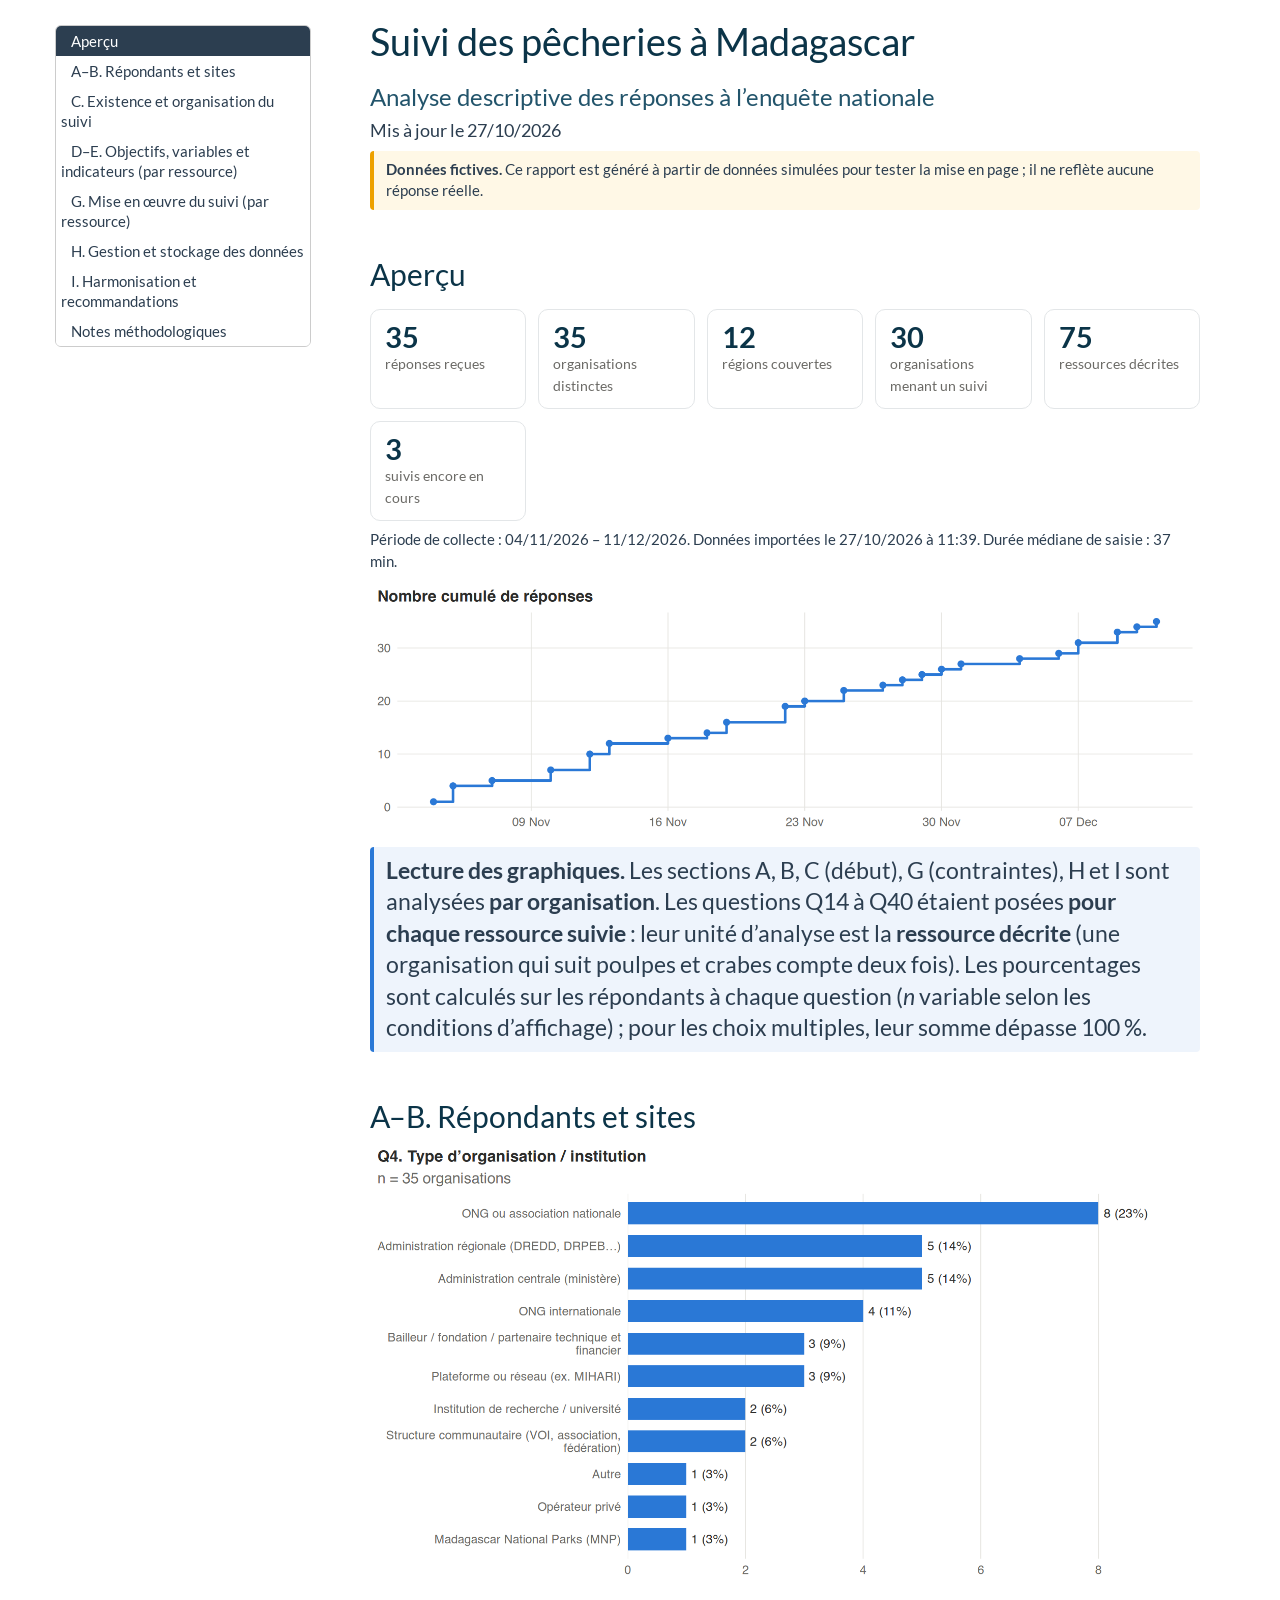
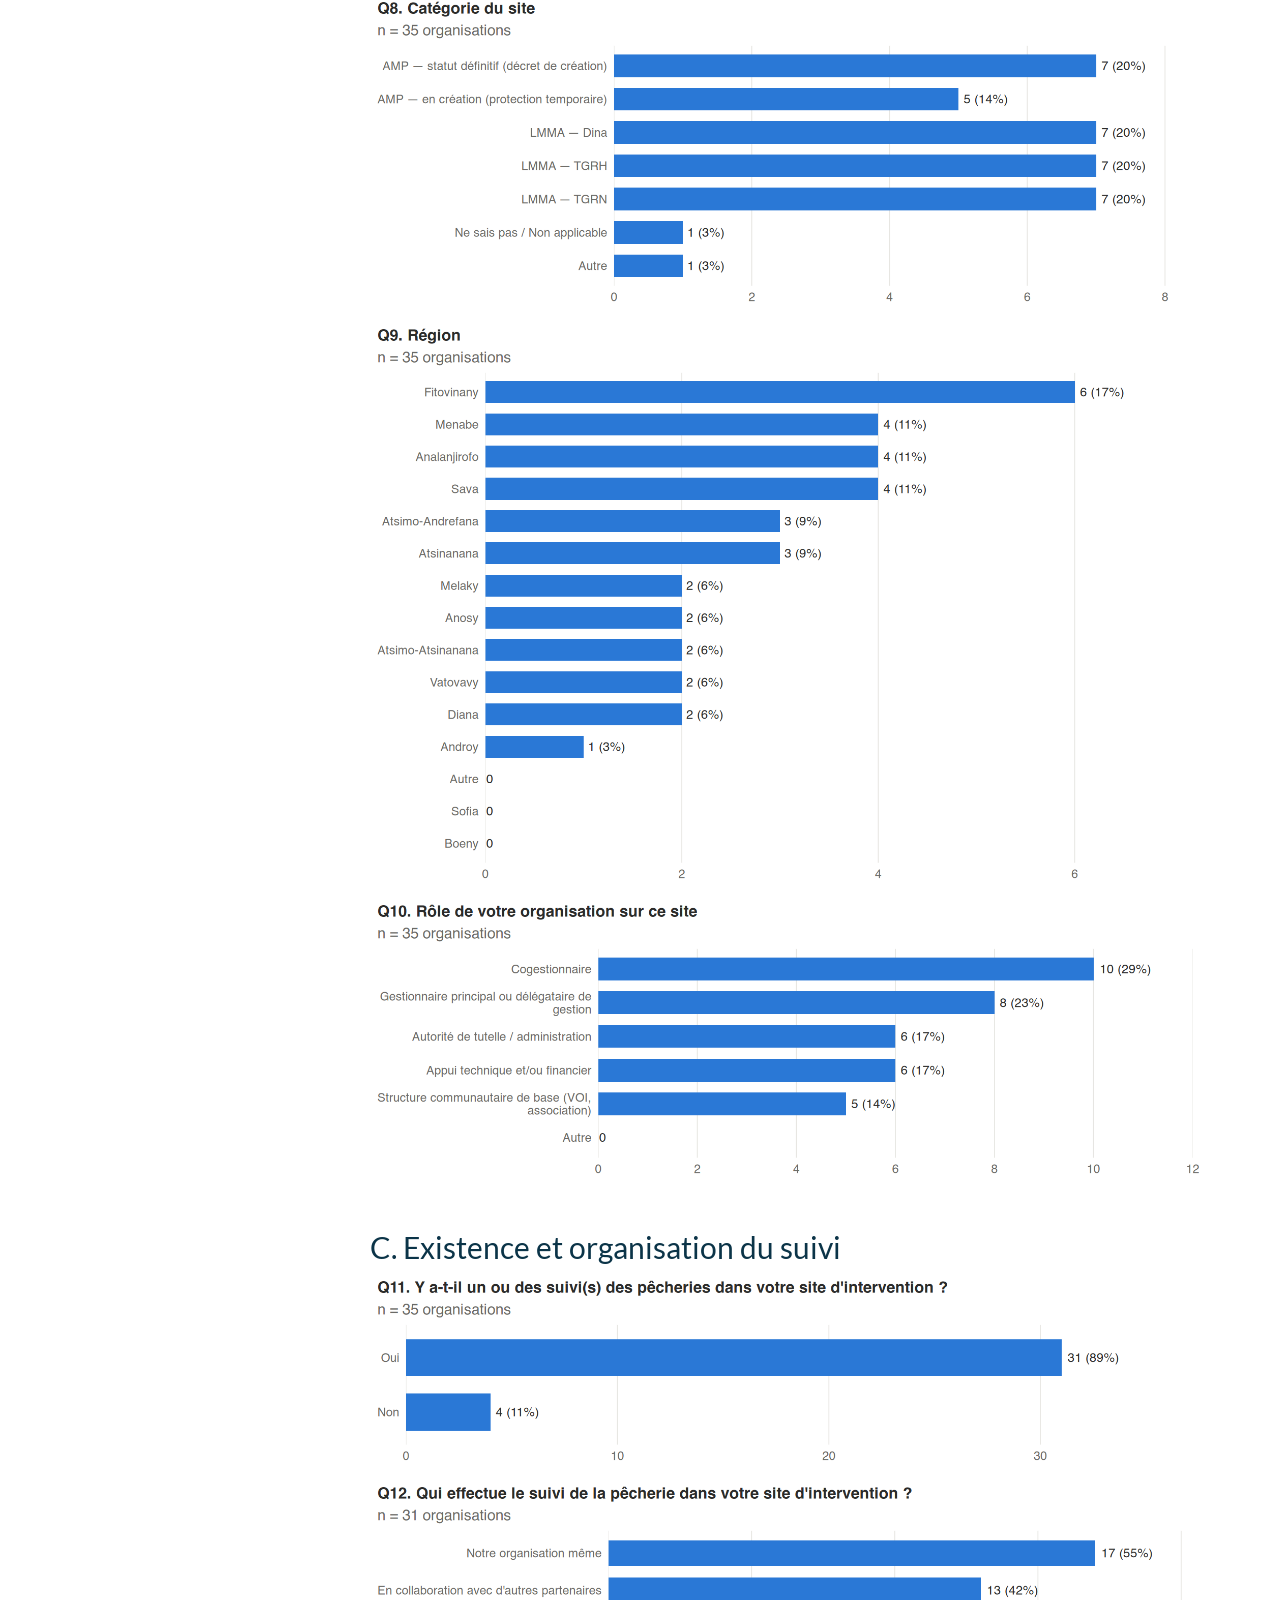
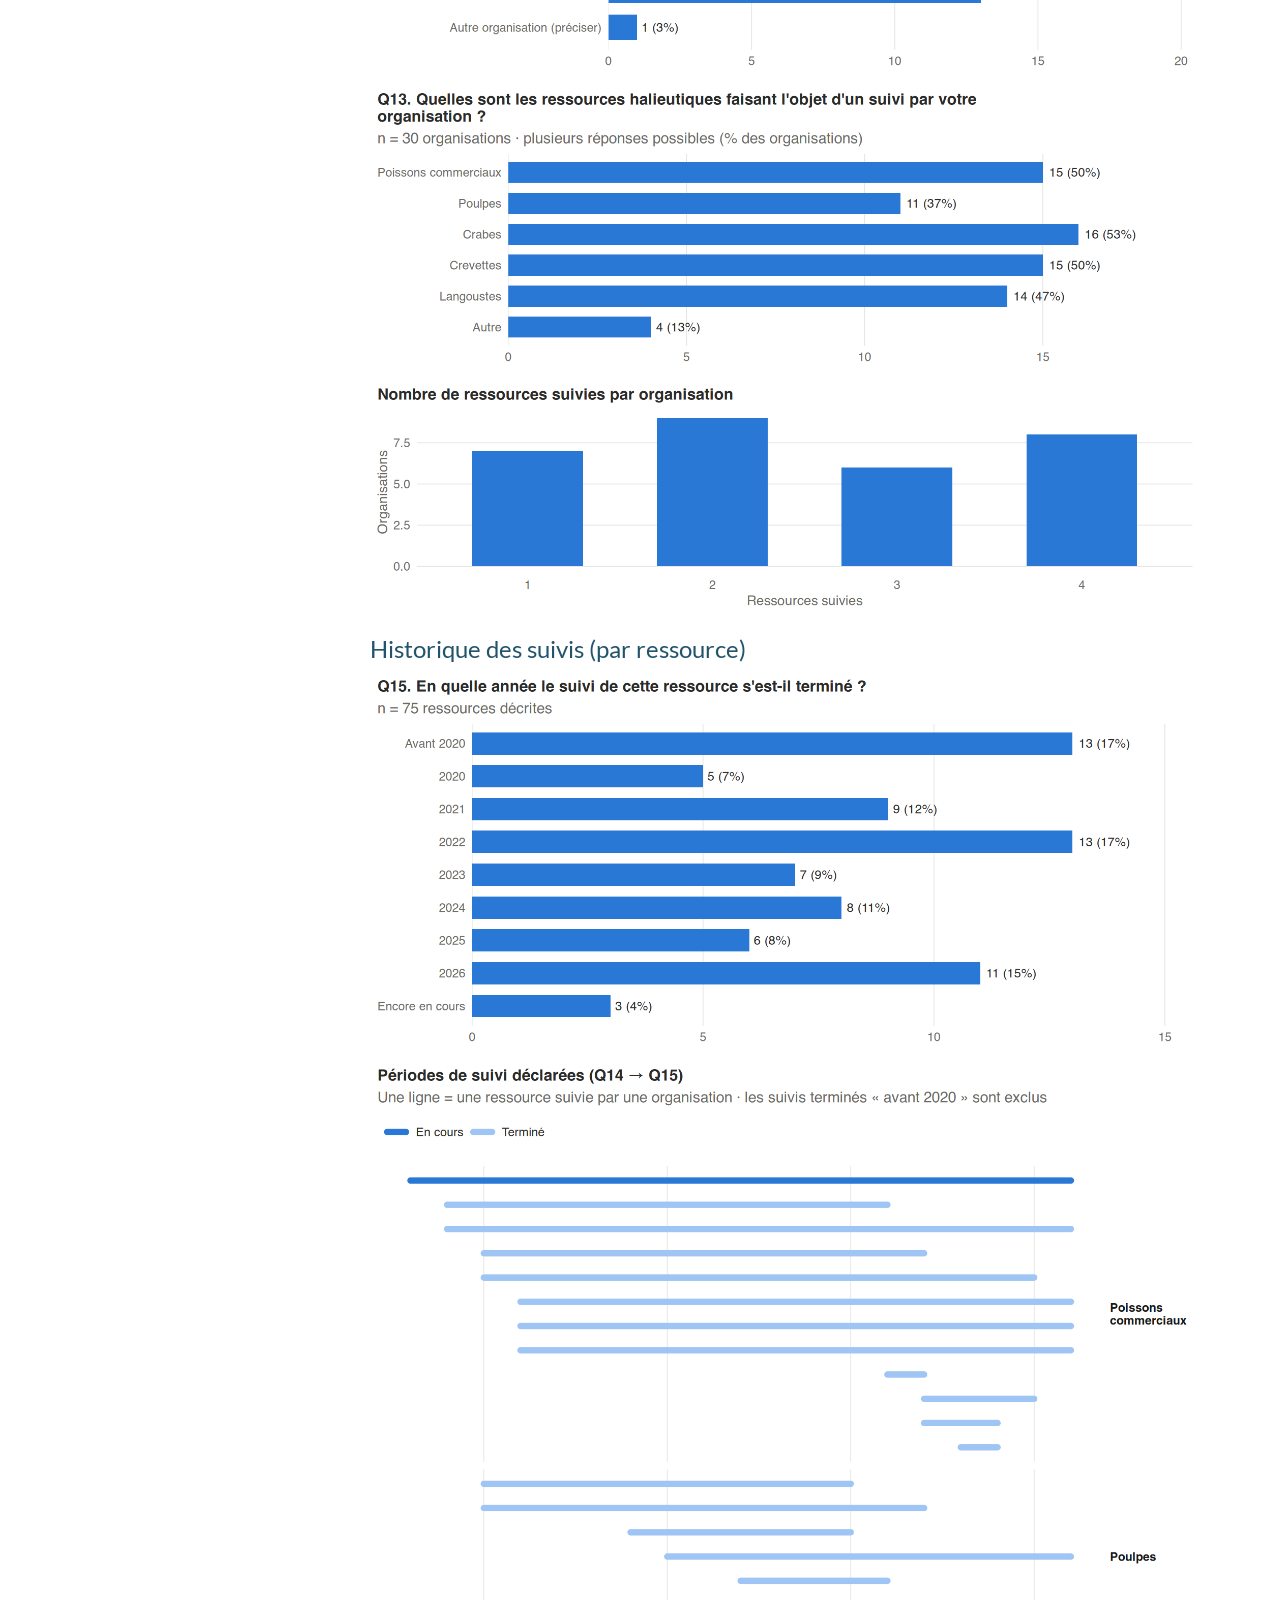
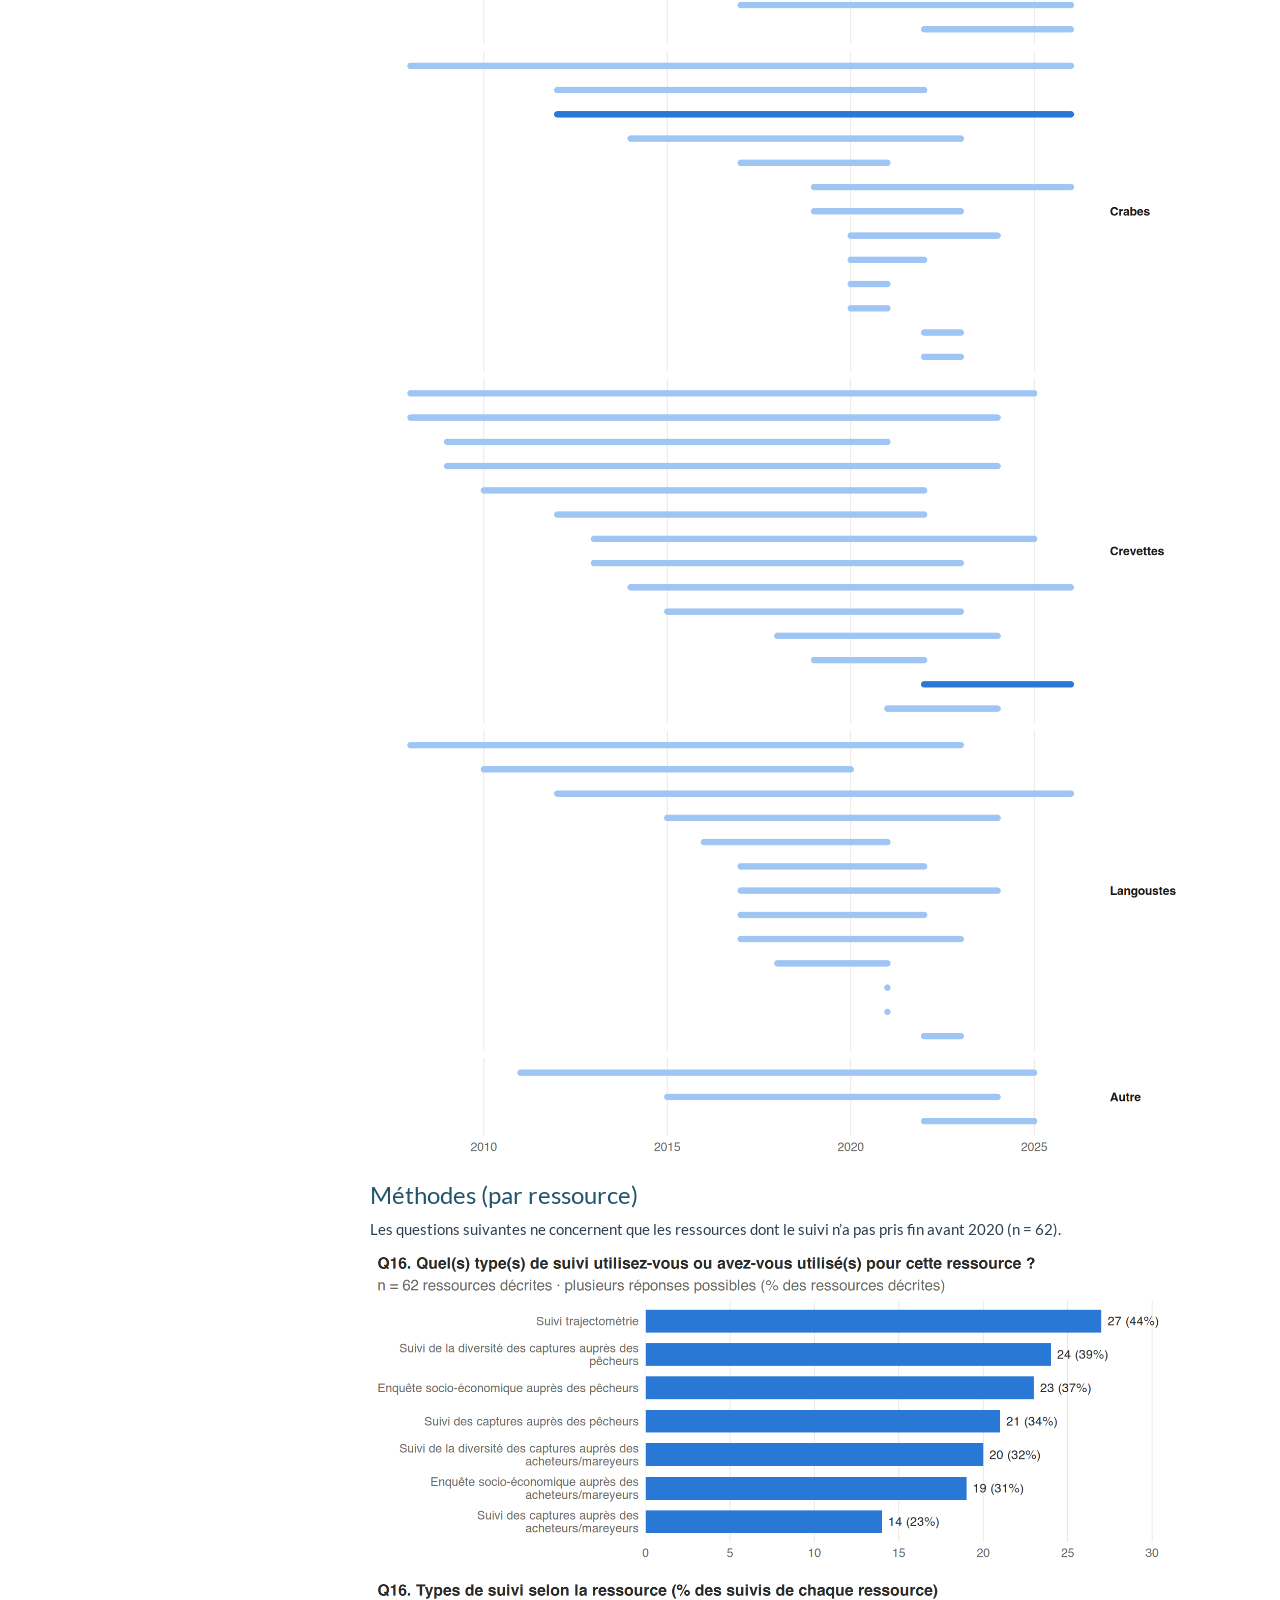
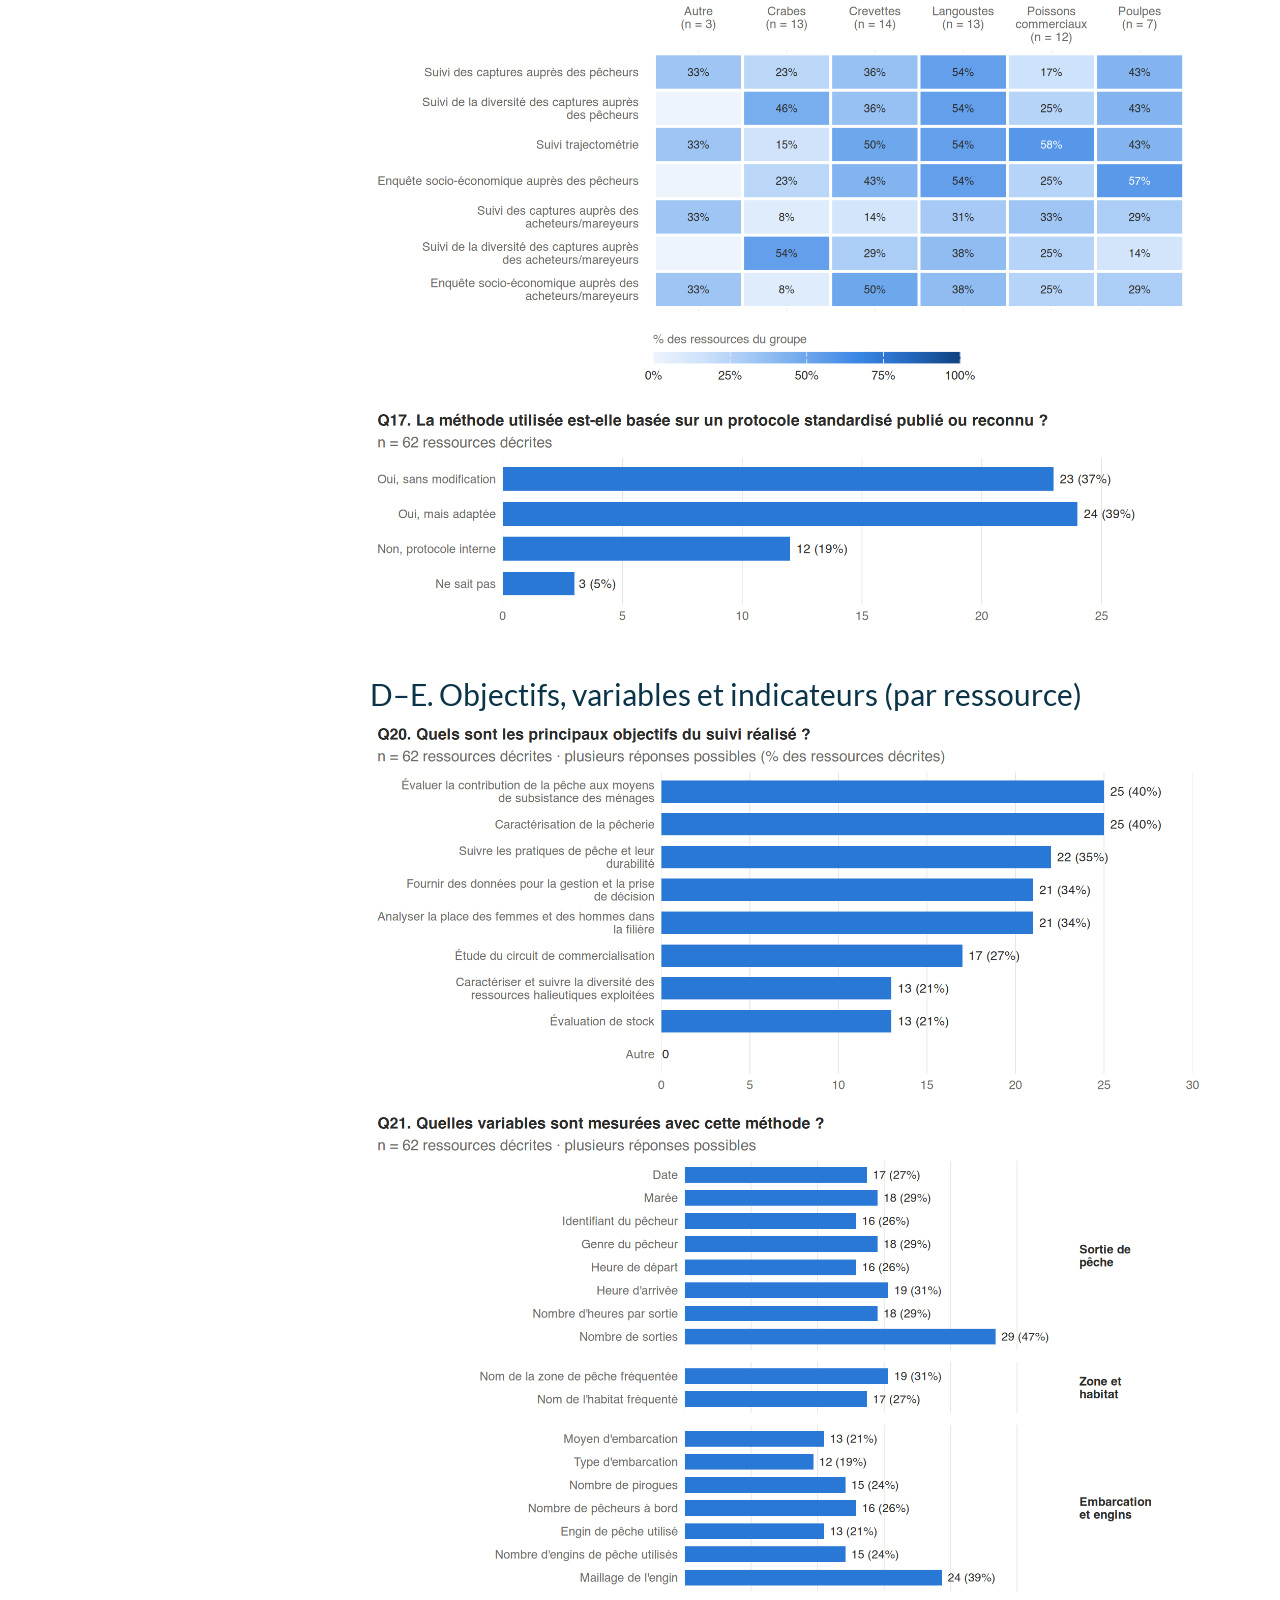
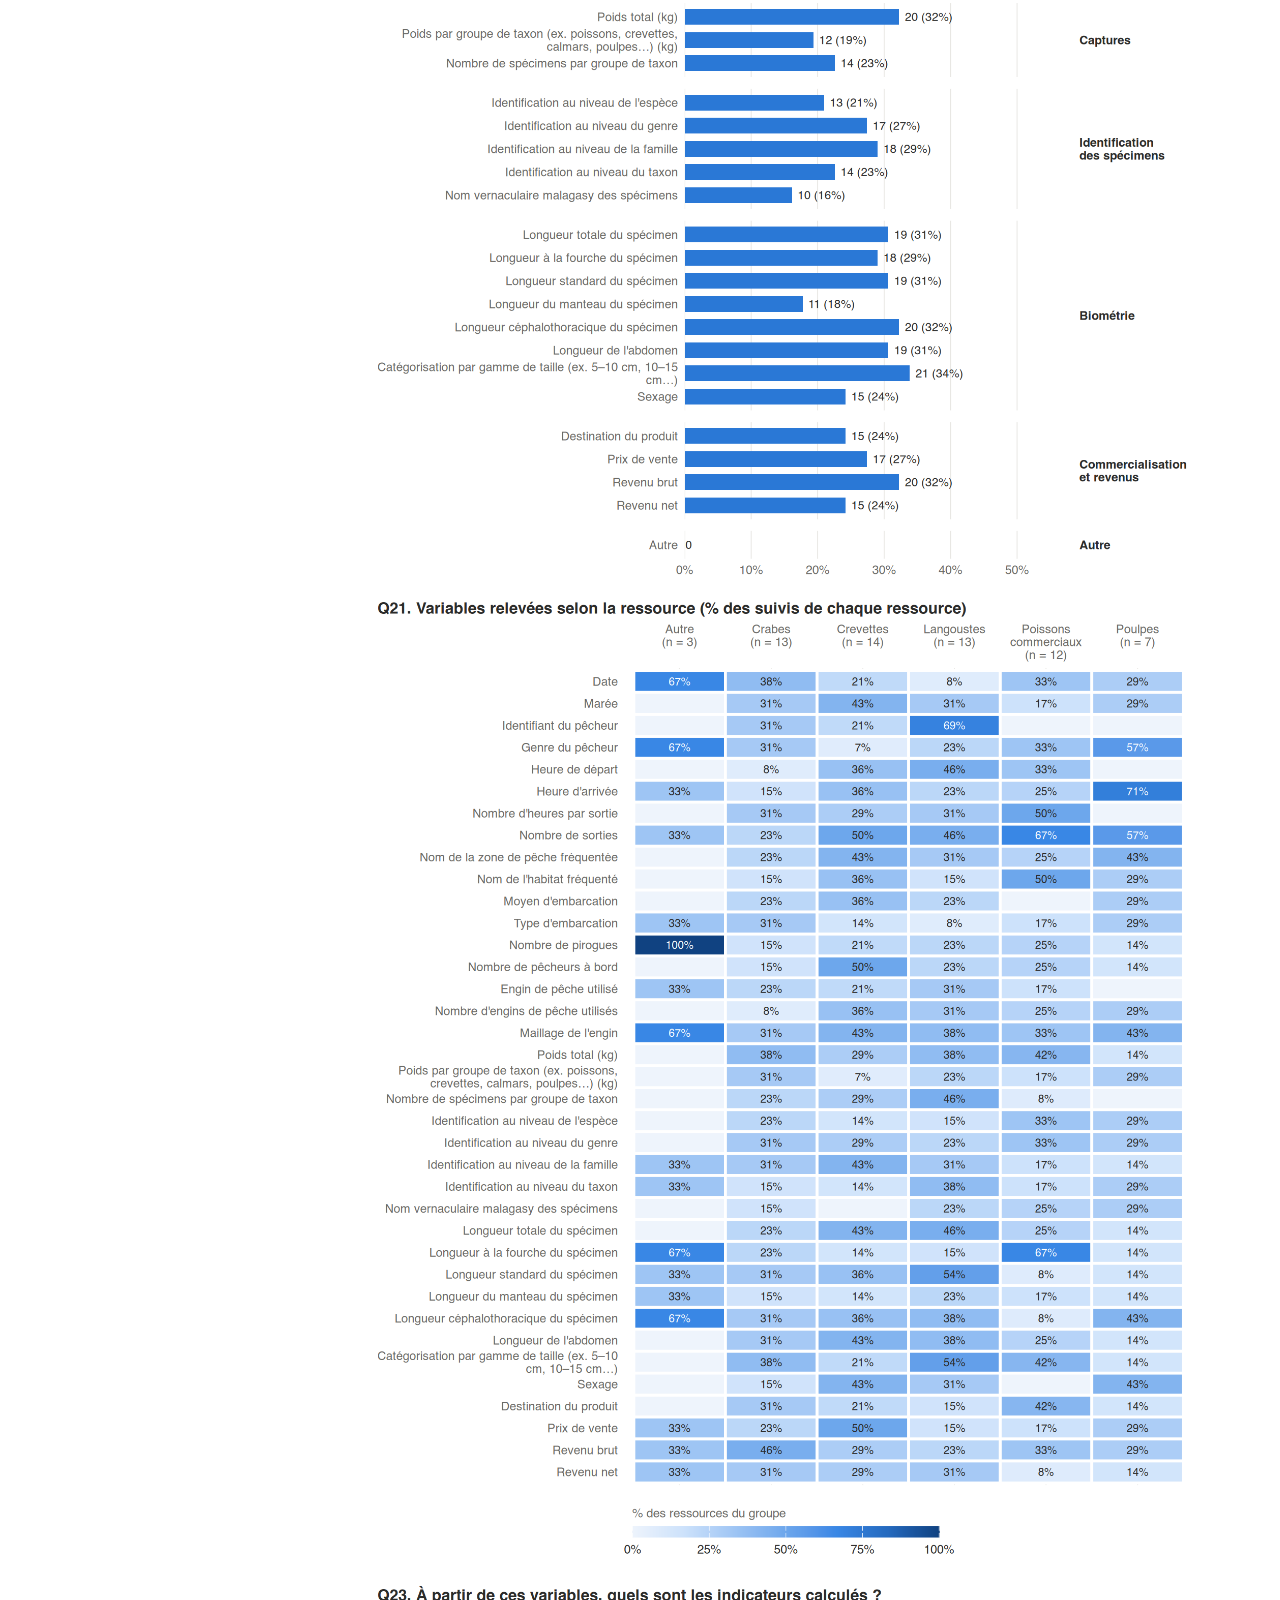
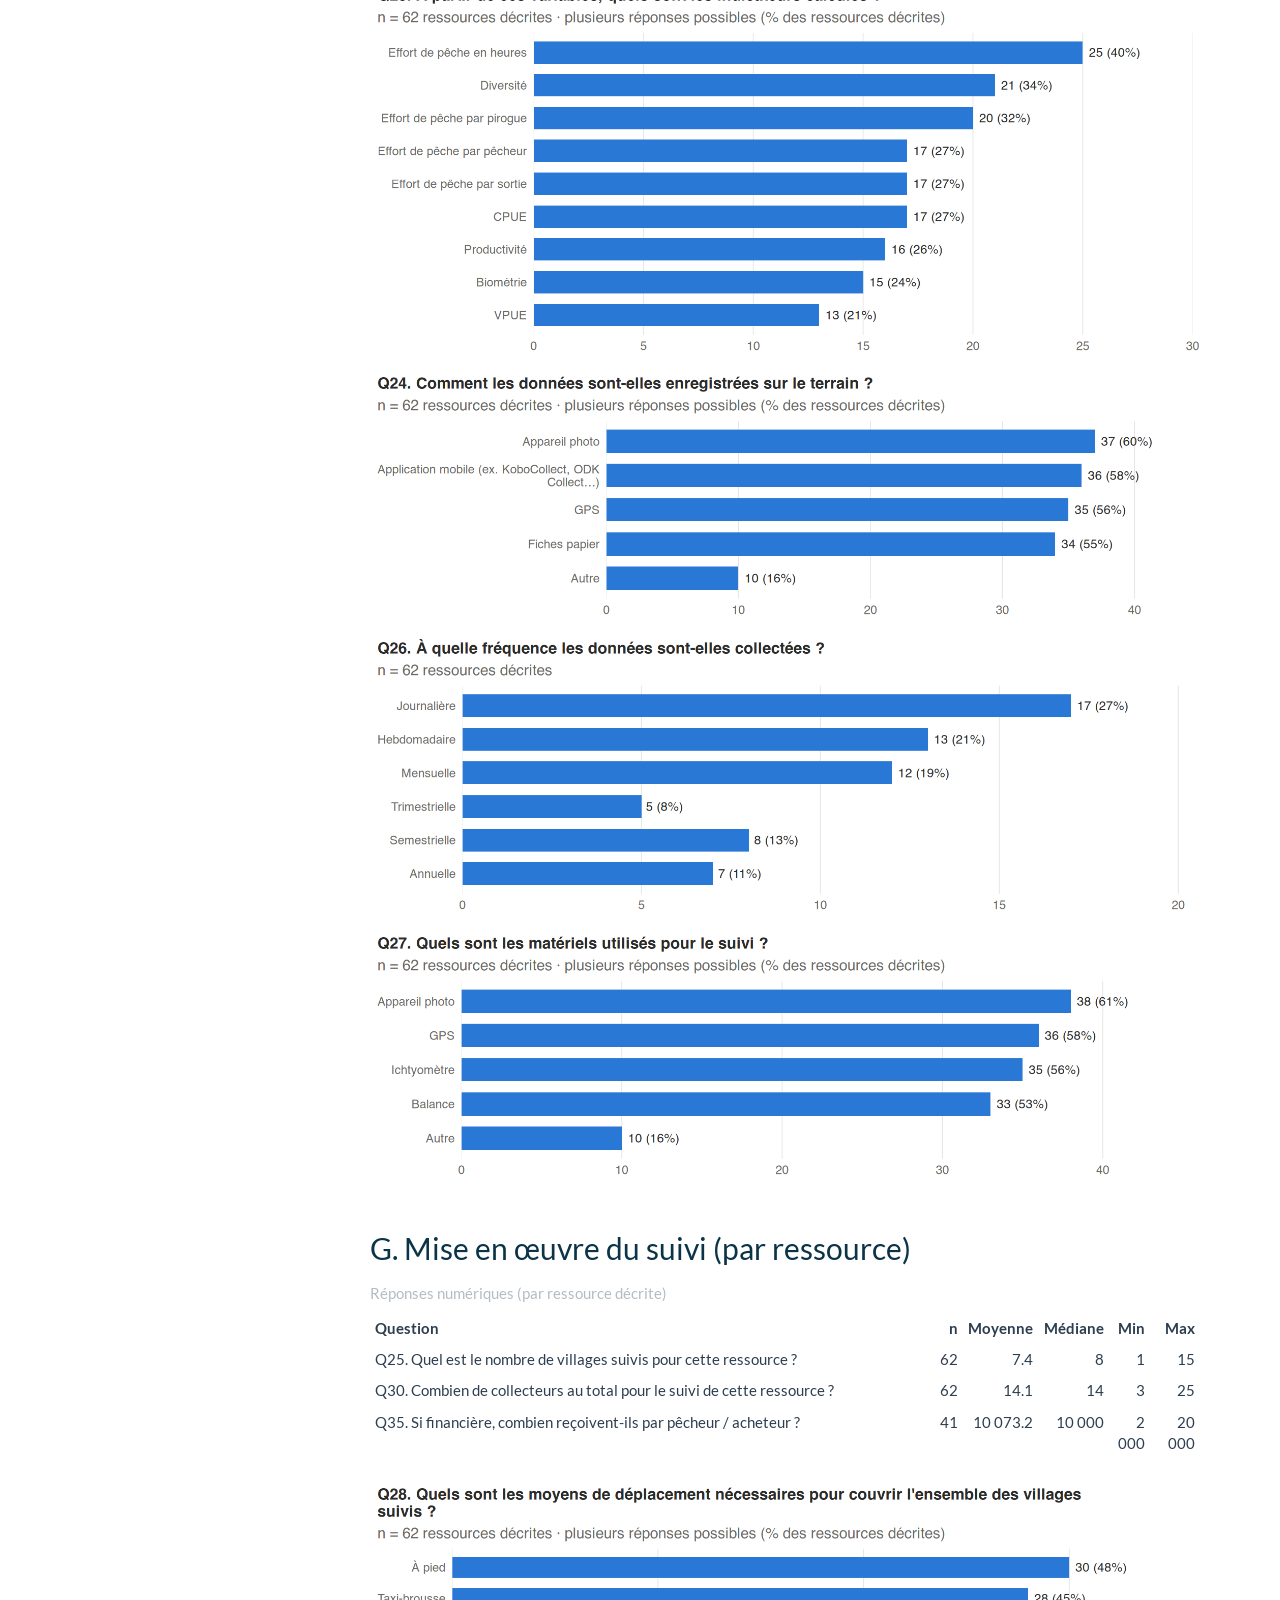
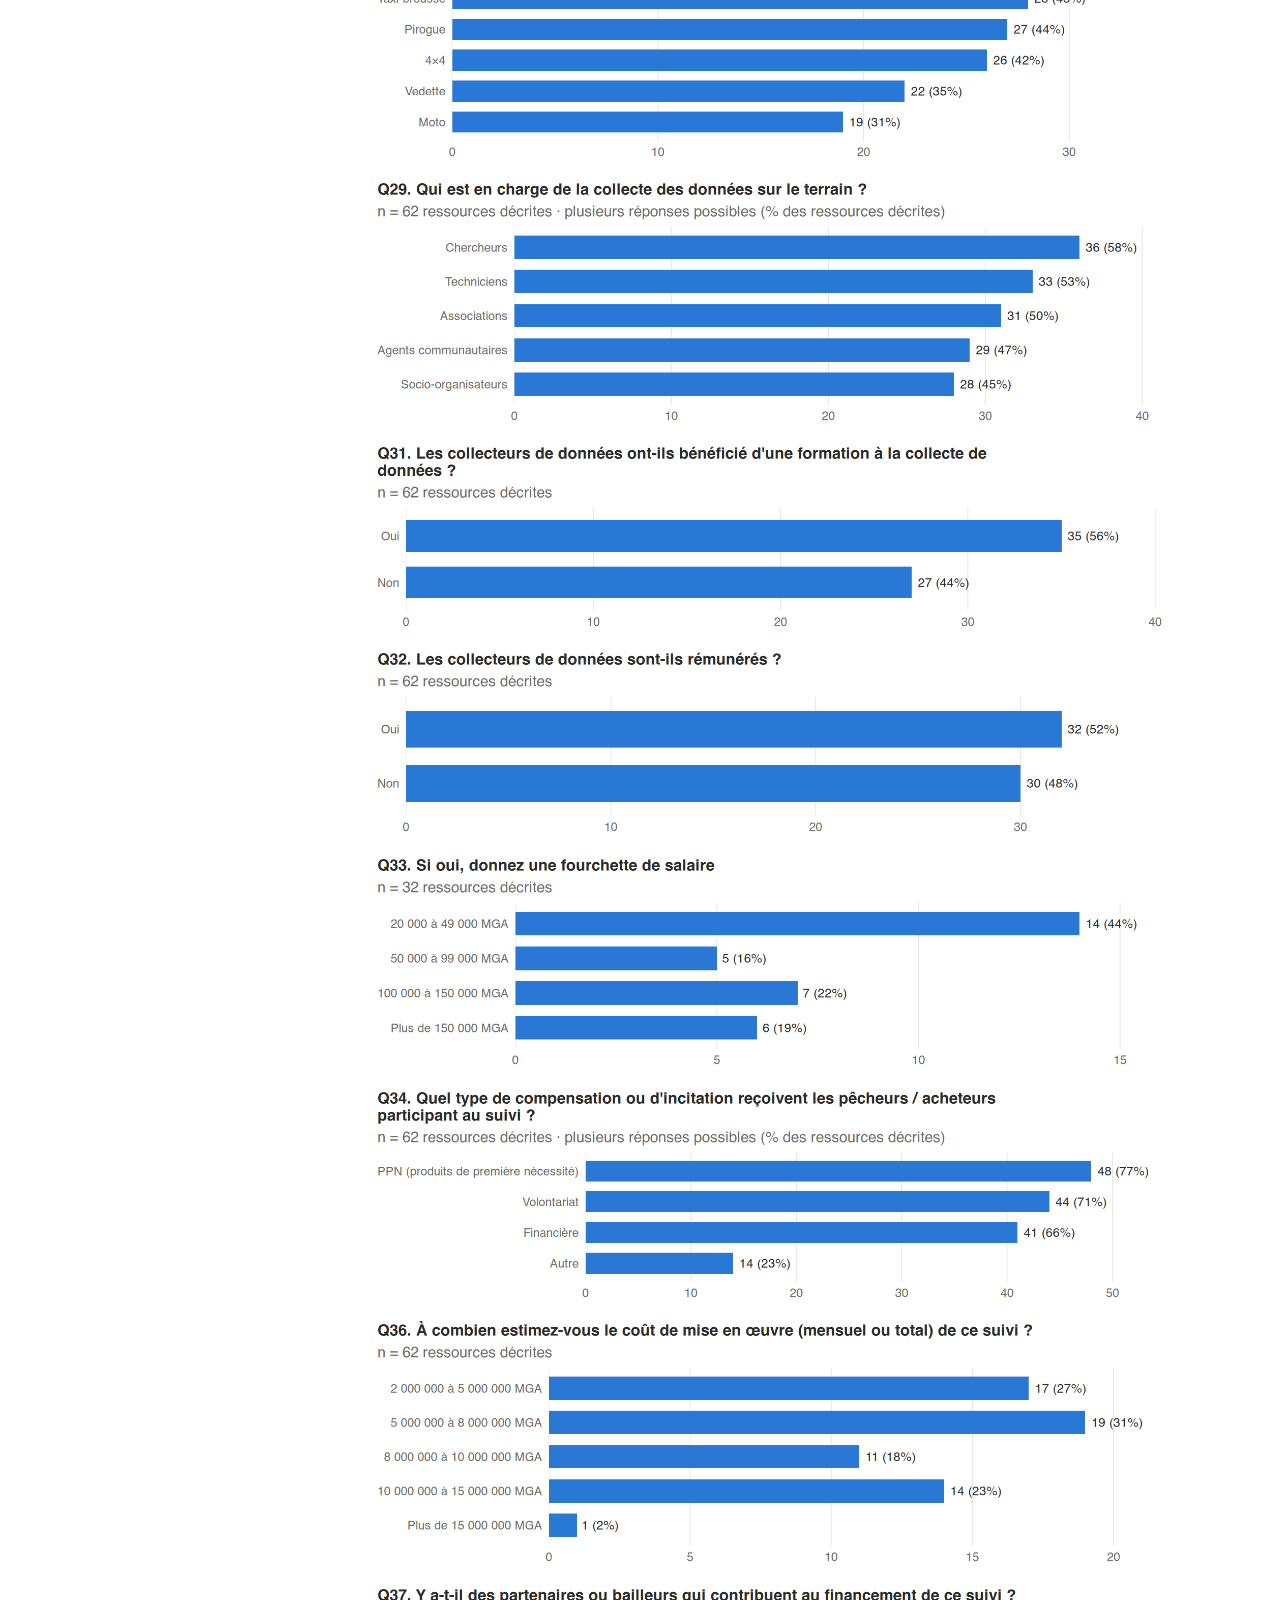
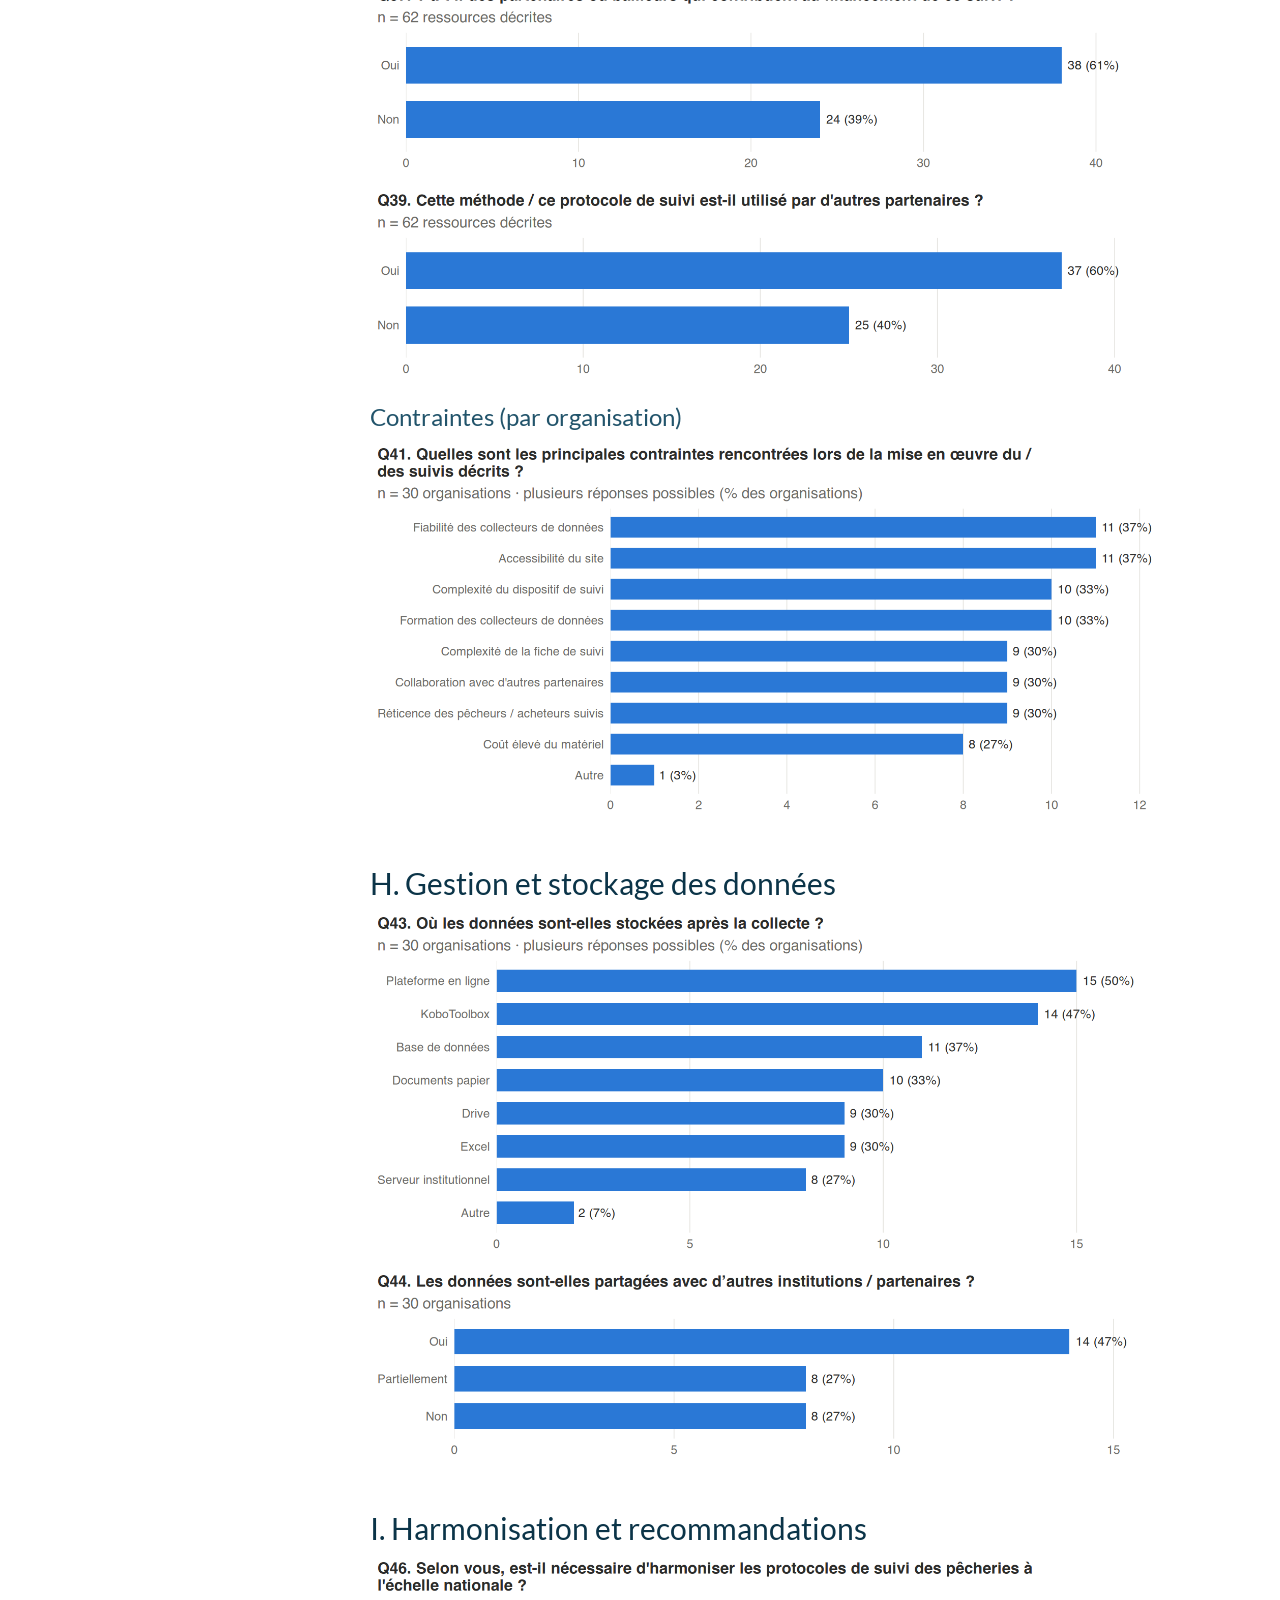
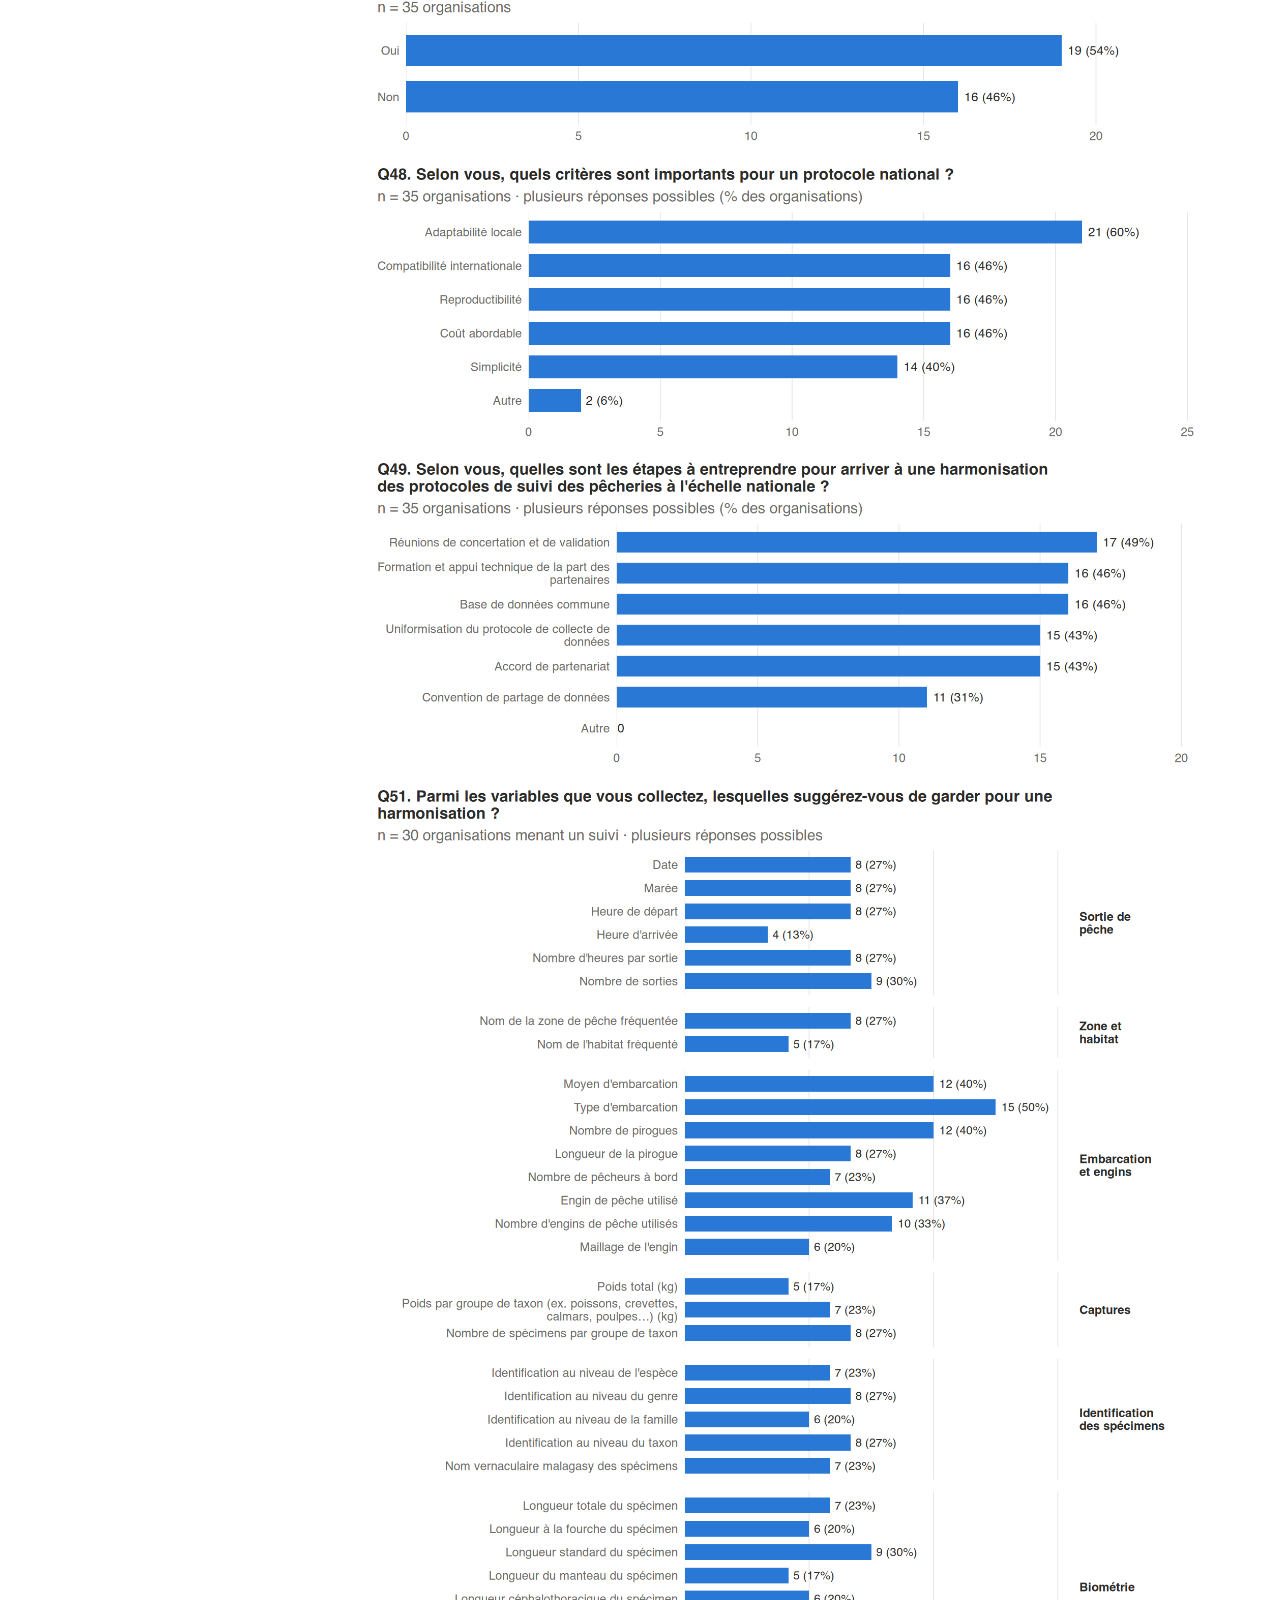
==== rapport/index.html @ 4f627b5e "first commit" ====
<!DOCTYPE html>

<html>

<head>

<meta charset="utf-8" />
<meta name="generator" content="pandoc" />
<meta http-equiv="X-UA-Compatible" content="IE=EDGE" />




<title>Suivi des pêcheries à Madagascar</title>

<script>// Pandoc 2.9 adds attributes on both header and div. We remove the former (to
// be compatible with the behavior of Pandoc < 2.8).
document.addEventListener('DOMContentLoaded', function(e) {
  var hs = document.querySelectorAll("div.section[class*='level'] > :first-child");
  var i, h, a;
  for (i = 0; i < hs.length; i++) {
    h = hs[i];
    if (!/^h[1-6]$/i.test(h.tagName)) continue;  // it should be a header h1-h6
    a = h.attributes;
    while (a.length > 0) h.removeAttribute(a[0].name);
  }
});
</script>
<script>/*! jQuery v3.6.0 | (c) OpenJS Foundation and other contributors | jquery.org/license */
!function(e,t){"use strict";"object"==typeof module&&"object"==typeof module.exports?module.exports=e.document?t(e,!0):function(e){if(!e.document)throw new Error("jQuery requires a window with a document");return t(e)}:t(e)}("undefined"!=typeof window?window:this,function(C,e){"use strict";var t=[],r=Object.getPrototypeOf,s=t.slice,g=t.flat?function(e){return t.flat.call(e)}:function(e){return t.concat.apply([],e)},u=t.push,i=t.indexOf,n={},o=n.toString,v=n.hasOwnProperty,a=v.toString,l=a.call(Object),y={},m=function(e){return"function"==typeof e&&"number"!=typeof e.nodeType&&"function"!=typeof e.item},x=function(e){return null!=e&&e===e.window},E=C.document,c={type:!0,src:!0,nonce:!0,noModule:!0};function b(e,t,n){var r,i,o=(n=n||E).createElement("script");if(o.text=e,t)for(r in c)(i=t[r]||t.getAttribute&&t.getAttribute(r))&&o.setAttribute(r,i);n.head.appendChild(o).parentNode.removeChild(o)}function w(e){return null==e?e+"":"object"==typeof e||"function"==typeof e?n[o.call(e)]||"object":typeof e}var f="3.6.0",S=function(e,t){return new S.fn.init(e,t)};function p(e){var t=!!e&&"length"in e&&e.length,n=w(e);return!m(e)&&!x(e)&&("array"===n||0===t||"number"==typeof t&&0<t&&t-1 in e)}S.fn=S.prototype={jquery:f,constructor:S,length:0,toArray:function(){return s.call(this)},get:function(e){return null==e?s.call(this):e<0?this[e+this.length]:this[e]},pushStack:function(e){var t=S.merge(this.constructor(),e);return t.prevObject=this,t},each:function(e){return S.each(this,e)},map:function(n){return this.pushStack(S.map(this,function(e,t){return n.call(e,t,e)}))},slice:function(){return this.pushStack(s.apply(this,arguments))},first:function(){return this.eq(0)},last:function(){return this.eq(-1)},even:function(){return this.pushStack(S.grep(this,function(e,t){return(t+1)%2}))},odd:function(){return this.pushStack(S.grep(this,function(e,t){return t%2}))},eq:function(e){var t=this.length,n=+e+(e<0?t:0);return this.pushStack(0<=n&&n<t?[this[n]]:[])},end:function(){return this.prevObject||this.constructor()},push:u,sort:t.sort,splice:t.splice},S.extend=S.fn.extend=function(){var e,t,n,r,i,o,a=arguments[0]||{},s=1,u=arguments.length,l=!1;for("boolean"==typeof a&&(l=a,a=arguments[s]||{},s++),"object"==typeof a||m(a)||(a={}),s===u&&(a=this,s--);s<u;s++)if(null!=(e=arguments[s]))for(t in e)r=e[t],"__proto__"!==t&&a!==r&&(l&&r&&(S.isPlainObject(r)||(i=Array.isArray(r)))?(n=a[t],o=i&&!Array.isArray(n)?[]:i||S.isPlainObject(n)?n:{},i=!1,a[t]=S.extend(l,o,r)):void 0!==r&&(a[t]=r));return a},S.extend({expando:"jQuery"+(f+Math.random()).replace(/\D/g,""),isReady:!0,error:function(e){throw new Error(e)},noop:function(){},isPlainObject:function(e){var t,n;return!(!e||"[object Object]"!==o.call(e))&&(!(t=r(e))||"function"==typeof(n=v.call(t,"constructor")&&t.constructor)&&a.call(n)===l)},isEmptyObject:function(e){var t;for(t in e)return!1;return!0},globalEval:function(e,t,n){b(e,{nonce:t&&t.nonce},n)},each:function(e,t){var n,r=0;if(p(e)){for(n=e.length;r<n;r++)if(!1===t.call(e[r],r,e[r]))break}else for(r in e)if(!1===t.call(e[r],r,e[r]))break;return e},makeArray:function(e,t){var n=t||[];return null!=e&&(p(Object(e))?S.merge(n,"string"==typeof e?[e]:e):u.call(n,e)),n},inArray:function(e,t,n){return null==t?-1:i.call(t,e,n)},merge:function(e,t){for(var n=+t.length,r=0,i=e.length;r<n;r++)e[i++]=t[r];return e.length=i,e},grep:function(e,t,n){for(var r=[],i=0,o=e.length,a=!n;i<o;i++)!t(e[i],i)!==a&&r.push(e[i]);return r},map:function(e,t,n){var r,i,o=0,a=[];if(p(e))for(r=e.length;o<r;o++)null!=(i=t(e[o],o,n))&&a.push(i);else for(o in e)null!=(i=t(e[o],o,n))&&a.push(i);return g(a)},guid:1,support:y}),"function"==typeof Symbol&&(S.fn[Symbol.iterator]=t[Symbol.iterator]),S.each("Boolean Number String Function Array Date RegExp Object Error Symbol".split(" "),function(e,t){n["[object "+t+"]"]=t.toLowerCase()});var d=function(n){var e,d,b,o,i,h,f,g,w,u,l,T,C,a,E,v,s,c,y,S="sizzle"+1*new Date,p=n.document,k=0,r=0,m=ue(),x=ue(),A=ue(),N=ue(),j=function(e,t){return e===t&&(l=!0),0},D={}.hasOwnProperty,t=[],q=t.pop,L=t.push,H=t.push,O=t.slice,P=function(e,t){for(var n=0,r=e.length;n<r;n++)if(e[n]===t)return n;return-1},R="checked|selected|async|autofocus|autoplay|controls|defer|disabled|hidden|ismap|loop|multiple|open|readonly|required|scoped",M="[\\x20\\t\\r\\n\\f]",I="(?:\\\\[\\da-fA-F]{1,6}"+M+"?|\\\\[^\\r\\n\\f]|[\\w-]|[^\0-\\x7f])+",W="\\["+M+"*("+I+")(?:"+M+"*([*^$|!~]?=)"+M+"*(?:'((?:\\\\.|[^\\\\'])*)'|\"((?:\\\\.|[^\\\\\"])*)\"|("+I+"))|)"+M+"*\\]",F=":("+I+")(?:\\((('((?:\\\\.|[^\\\\'])*)'|\"((?:\\\\.|[^\\\\\"])*)\")|((?:\\\\.|[^\\\\()[\\]]|"+W+")*)|.*)\\)|)",B=new RegExp(M+"+","g"),$=new RegExp("^"+M+"+|((?:^|[^\\\\])(?:\\\\.)*)"+M+"+$","g"),_=new RegExp("^"+M+"*,"+M+"*"),z=new RegExp("^"+M+"*([>+~]|"+M+")"+M+"*"),U=new RegExp(M+"|>"),X=new RegExp(F),V=new RegExp("^"+I+"$"),G={ID:new RegExp("^#("+I+")"),CLASS:new RegExp("^\\.("+I+")"),TAG:new RegExp("^("+I+"|[*])"),ATTR:new RegExp("^"+W),PSEUDO:new RegExp("^"+F),CHILD:new RegExp("^:(only|first|last|nth|nth-last)-(child|of-type)(?:\\("+M+"*(even|odd|(([+-]|)(\\d*)n|)"+M+"*(?:([+-]|)"+M+"*(\\d+)|))"+M+"*\\)|)","i"),bool:new RegExp("^(?:"+R+")$","i"),needsContext:new RegExp("^"+M+"*[>+~]|:(even|odd|eq|gt|lt|nth|first|last)(?:\\("+M+"*((?:-\\d)?\\d*)"+M+"*\\)|)(?=[^-]|$)","i")},Y=/HTML$/i,Q=/^(?:input|select|textarea|button)$/i,J=/^h\d$/i,K=/^[^{]+\{\s*\[native \w/,Z=/^(?:#([\w-]+)|(\w+)|\.([\w-]+))$/,ee=/[+~]/,te=new RegExp("\\\\[\\da-fA-F]{1,6}"+M+"?|\\\\([^\\r\\n\\f])","g"),ne=function(e,t){var n="0x"+e.slice(1)-65536;return t||(n<0?String.fromCharCode(n+65536):String.fromCharCode(n>>10|55296,1023&n|56320))},re=/([\0-\x1f\x7f]|^-?\d)|^-$|[^\0-\x1f\x7f-\uFFFF\w-]/g,ie=function(e,t){return t?"\0"===e?"\ufffd":e.slice(0,-1)+"\\"+e.charCodeAt(e.length-1).toString(16)+" ":"\\"+e},oe=function(){T()},ae=be(function(e){return!0===e.disabled&&"fieldset"===e.nodeName.toLowerCase()},{dir:"parentNode",next:"legend"});try{H.apply(t=O.call(p.childNodes),p.childNodes),t[p.childNodes.length].nodeType}catch(e){H={apply:t.length?function(e,t){L.apply(e,O.call(t))}:function(e,t){var n=e.length,r=0;while(e[n++]=t[r++]);e.length=n-1}}}function se(t,e,n,r){var i,o,a,s,u,l,c,f=e&&e.ownerDocument,p=e?e.nodeType:9;if(n=n||[],"string"!=typeof t||!t||1!==p&&9!==p&&11!==p)return n;if(!r&&(T(e),e=e||C,E)){if(11!==p&&(u=Z.exec(t)))if(i=u[1]){if(9===p){if(!(a=e.getElementById(i)))return n;if(a.id===i)return n.push(a),n}else if(f&&(a=f.getElementById(i))&&y(e,a)&&a.id===i)return n.push(a),n}else{if(u[2])return H.apply(n,e.getElementsByTagName(t)),n;if((i=u[3])&&d.getElementsByClassName&&e.getElementsByClassName)return H.apply(n,e.getElementsByClassName(i)),n}if(d.qsa&&!N[t+" "]&&(!v||!v.test(t))&&(1!==p||"object"!==e.nodeName.toLowerCase())){if(c=t,f=e,1===p&&(U.test(t)||z.test(t))){(f=ee.test(t)&&ye(e.parentNode)||e)===e&&d.scope||((s=e.getAttribute("id"))?s=s.replace(re,ie):e.setAttribute("id",s=S)),o=(l=h(t)).length;while(o--)l[o]=(s?"#"+s:":scope")+" "+xe(l[o]);c=l.join(",")}try{return H.apply(n,f.querySelectorAll(c)),n}catch(e){N(t,!0)}finally{s===S&&e.removeAttribute("id")}}}return g(t.replace($,"$1"),e,n,r)}function ue(){var r=[];return function e(t,n){return r.push(t+" ")>b.cacheLength&&delete e[r.shift()],e[t+" "]=n}}function le(e){return e[S]=!0,e}function ce(e){var t=C.createElement("fieldset");try{return!!e(t)}catch(e){return!1}finally{t.parentNode&&t.parentNode.removeChild(t),t=null}}function fe(e,t){var n=e.split("|"),r=n.length;while(r--)b.attrHandle[n[r]]=t}function pe(e,t){var n=t&&e,r=n&&1===e.nodeType&&1===t.nodeType&&e.sourceIndex-t.sourceIndex;if(r)return r;if(n)while(n=n.nextSibling)if(n===t)return-1;return e?1:-1}function de(t){return function(e){return"input"===e.nodeName.toLowerCase()&&e.type===t}}function he(n){return function(e){var t=e.nodeName.toLowerCase();return("input"===t||"button"===t)&&e.type===n}}function ge(t){return function(e){return"form"in e?e.parentNode&&!1===e.disabled?"label"in e?"label"in e.parentNode?e.parentNode.disabled===t:e.disabled===t:e.isDisabled===t||e.isDisabled!==!t&&ae(e)===t:e.disabled===t:"label"in e&&e.disabled===t}}function ve(a){return le(function(o){return o=+o,le(function(e,t){var n,r=a([],e.length,o),i=r.length;while(i--)e[n=r[i]]&&(e[n]=!(t[n]=e[n]))})})}function ye(e){return e&&"undefined"!=typeof e.getElementsByTagName&&e}for(e in d=se.support={},i=se.isXML=function(e){var t=e&&e.namespaceURI,n=e&&(e.ownerDocument||e).documentElement;return!Y.test(t||n&&n.nodeName||"HTML")},T=se.setDocument=function(e){var t,n,r=e?e.ownerDocument||e:p;return r!=C&&9===r.nodeType&&r.documentElement&&(a=(C=r).documentElement,E=!i(C),p!=C&&(n=C.defaultView)&&n.top!==n&&(n.addEventListener?n.addEventListener("unload",oe,!1):n.attachEvent&&n.attachEvent("onunload",oe)),d.scope=ce(function(e){return a.appendChild(e).appendChild(C.createElement("div")),"undefined"!=typeof e.querySelectorAll&&!e.querySelectorAll(":scope fieldset div").length}),d.attributes=ce(function(e){return e.className="i",!e.getAttribute("className")}),d.getElementsByTagName=ce(function(e){return e.appendChild(C.createComment("")),!e.getElementsByTagName("*").length}),d.getElementsByClassName=K.test(C.getElementsByClassName),d.getById=ce(function(e){return a.appendChild(e).id=S,!C.getElementsByName||!C.getElementsByName(S).length}),d.getById?(b.filter.ID=function(e){var t=e.replace(te,ne);return function(e){return e.getAttribute("id")===t}},b.find.ID=function(e,t){if("undefined"!=typeof t.getElementById&&E){var n=t.getElementById(e);return n?[n]:[]}}):(b.filter.ID=function(e){var n=e.replace(te,ne);return function(e){var t="undefined"!=typeof e.getAttributeNode&&e.getAttributeNode("id");return t&&t.value===n}},b.find.ID=function(e,t){if("undefined"!=typeof t.getElementById&&E){var n,r,i,o=t.getElementById(e);if(o){if((n=o.getAttributeNode("id"))&&n.value===e)return[o];i=t.getElementsByName(e),r=0;while(o=i[r++])if((n=o.getAttributeNode("id"))&&n.value===e)return[o]}return[]}}),b.find.TAG=d.getElementsByTagName?function(e,t){return"undefined"!=typeof t.getElementsByTagName?t.getElementsByTagName(e):d.qsa?t.querySelectorAll(e):void 0}:function(e,t){var n,r=[],i=0,o=t.getElementsByTagName(e);if("*"===e){while(n=o[i++])1===n.nodeType&&r.push(n);return r}return o},b.find.CLASS=d.getElementsByClassName&&function(e,t){if("undefined"!=typeof t.getElementsByClassName&&E)return t.getElementsByClassName(e)},s=[],v=[],(d.qsa=K.test(C.querySelectorAll))&&(ce(function(e){var t;a.appendChild(e).innerHTML="<a id='"+S+"'></a><select id='"+S+"-\r\\' msallowcapture=''><option selected=''></option></select>",e.querySelectorAll("[msallowcapture^='']").length&&v.push("[*^$]="+M+"*(?:''|\"\")"),e.querySelectorAll("[selected]").length||v.push("\\["+M+"*(?:value|"+R+")"),e.querySelectorAll("[id~="+S+"-]").length||v.push("~="),(t=C.createElement("input")).setAttribute("name",""),e.appendChild(t),e.querySelectorAll("[name='']").length||v.push("\\["+M+"*name"+M+"*="+M+"*(?:''|\"\")"),e.querySelectorAll(":checked").length||v.push(":checked"),e.querySelectorAll("a#"+S+"+*").length||v.push(".#.+[+~]"),e.querySelectorAll("\\\f"),v.push("[\\r\\n\\f]")}),ce(function(e){e.innerHTML="<a href='' disabled='disabled'></a><select disabled='disabled'><option/></select>";var t=C.createElement("input");t.setAttribute("type","hidden"),e.appendChild(t).setAttribute("name","D"),e.querySelectorAll("[name=d]").length&&v.push("name"+M+"*[*^$|!~]?="),2!==e.querySelectorAll(":enabled").length&&v.push(":enabled",":disabled"),a.appendChild(e).disabled=!0,2!==e.querySelectorAll(":disabled").length&&v.push(":enabled",":disabled"),e.querySelectorAll("*,:x"),v.push(",.*:")})),(d.matchesSelector=K.test(c=a.matches||a.webkitMatchesSelector||a.mozMatchesSelector||a.oMatchesSelector||a.msMatchesSelector))&&ce(function(e){d.disconnectedMatch=c.call(e,"*"),c.call(e,"[s!='']:x"),s.push("!=",F)}),v=v.length&&new RegExp(v.join("|")),s=s.length&&new RegExp(s.join("|")),t=K.test(a.compareDocumentPosition),y=t||K.test(a.contains)?function(e,t){var n=9===e.nodeType?e.documentElement:e,r=t&&t.parentNode;return e===r||!(!r||1!==r.nodeType||!(n.contains?n.contains(r):e.compareDocumentPosition&&16&e.compareDocumentPosition(r)))}:function(e,t){if(t)while(t=t.parentNode)if(t===e)return!0;return!1},j=t?function(e,t){if(e===t)return l=!0,0;var n=!e.compareDocumentPosition-!t.compareDocumentPosition;return n||(1&(n=(e.ownerDocument||e)==(t.ownerDocument||t)?e.compareDocumentPosition(t):1)||!d.sortDetached&&t.compareDocumentPosition(e)===n?e==C||e.ownerDocument==p&&y(p,e)?-1:t==C||t.ownerDocument==p&&y(p,t)?1:u?P(u,e)-P(u,t):0:4&n?-1:1)}:function(e,t){if(e===t)return l=!0,0;var n,r=0,i=e.parentNode,o=t.parentNode,a=[e],s=[t];if(!i||!o)return e==C?-1:t==C?1:i?-1:o?1:u?P(u,e)-P(u,t):0;if(i===o)return pe(e,t);n=e;while(n=n.parentNode)a.unshift(n);n=t;while(n=n.parentNode)s.unshift(n);while(a[r]===s[r])r++;return r?pe(a[r],s[r]):a[r]==p?-1:s[r]==p?1:0}),C},se.matches=function(e,t){return se(e,null,null,t)},se.matchesSelector=function(e,t){if(T(e),d.matchesSelector&&E&&!N[t+" "]&&(!s||!s.test(t))&&(!v||!v.test(t)))try{var n=c.call(e,t);if(n||d.disconnectedMatch||e.document&&11!==e.document.nodeType)return n}catch(e){N(t,!0)}return 0<se(t,C,null,[e]).length},se.contains=function(e,t){return(e.ownerDocument||e)!=C&&T(e),y(e,t)},se.attr=function(e,t){(e.ownerDocument||e)!=C&&T(e);var n=b.attrHandle[t.toLowerCase()],r=n&&D.call(b.attrHandle,t.toLowerCase())?n(e,t,!E):void 0;return void 0!==r?r:d.attributes||!E?e.getAttribute(t):(r=e.getAttributeNode(t))&&r.specified?r.value:null},se.escape=function(e){return(e+"").replace(re,ie)},se.error=function(e){throw new Error("Syntax error, unrecognized expression: "+e)},se.uniqueSort=function(e){var t,n=[],r=0,i=0;if(l=!d.detectDuplicates,u=!d.sortStable&&e.slice(0),e.sort(j),l){while(t=e[i++])t===e[i]&&(r=n.push(i));while(r--)e.splice(n[r],1)}return u=null,e},o=se.getText=function(e){var t,n="",r=0,i=e.nodeType;if(i){if(1===i||9===i||11===i){if("string"==typeof e.textContent)return e.textContent;for(e=e.firstChild;e;e=e.nextSibling)n+=o(e)}else if(3===i||4===i)return e.nodeValue}else while(t=e[r++])n+=o(t);return n},(b=se.selectors={cacheLength:50,createPseudo:le,match:G,attrHandle:{},find:{},relative:{">":{dir:"parentNode",first:!0}," ":{dir:"parentNode"},"+":{dir:"previousSibling",first:!0},"~":{dir:"previousSibling"}},preFilter:{ATTR:function(e){return e[1]=e[1].replace(te,ne),e[3]=(e[3]||e[4]||e[5]||"").replace(te,ne),"~="===e[2]&&(e[3]=" "+e[3]+" "),e.slice(0,4)},CHILD:function(e){return e[1]=e[1].toLowerCase(),"nth"===e[1].slice(0,3)?(e[3]||se.error(e[0]),e[4]=+(e[4]?e[5]+(e[6]||1):2*("even"===e[3]||"odd"===e[3])),e[5]=+(e[7]+e[8]||"odd"===e[3])):e[3]&&se.error(e[0]),e},PSEUDO:function(e){var t,n=!e[6]&&e[2];return G.CHILD.test(e[0])?null:(e[3]?e[2]=e[4]||e[5]||"":n&&X.test(n)&&(t=h(n,!0))&&(t=n.indexOf(")",n.length-t)-n.length)&&(e[0]=e[0].slice(0,t),e[2]=n.slice(0,t)),e.slice(0,3))}},filter:{TAG:function(e){var t=e.replace(te,ne).toLowerCase();return"*"===e?function(){return!0}:function(e){return e.nodeName&&e.nodeName.toLowerCase()===t}},CLASS:function(e){var t=m[e+" "];return t||(t=new RegExp("(^|"+M+")"+e+"("+M+"|$)"))&&m(e,function(e){return t.test("string"==typeof e.className&&e.className||"undefined"!=typeof e.getAttribute&&e.getAttribute("class")||"")})},ATTR:function(n,r,i){return function(e){var t=se.attr(e,n);return null==t?"!="===r:!r||(t+="","="===r?t===i:"!="===r?t!==i:"^="===r?i&&0===t.indexOf(i):"*="===r?i&&-1<t.indexOf(i):"$="===r?i&&t.slice(-i.length)===i:"~="===r?-1<(" "+t.replace(B," ")+" ").indexOf(i):"|="===r&&(t===i||t.slice(0,i.length+1)===i+"-"))}},CHILD:function(h,e,t,g,v){var y="nth"!==h.slice(0,3),m="last"!==h.slice(-4),x="of-type"===e;return 1===g&&0===v?function(e){return!!e.parentNode}:function(e,t,n){var r,i,o,a,s,u,l=y!==m?"nextSibling":"previousSibling",c=e.parentNode,f=x&&e.nodeName.toLowerCase(),p=!n&&!x,d=!1;if(c){if(y){while(l){a=e;while(a=a[l])if(x?a.nodeName.toLowerCase()===f:1===a.nodeType)return!1;u=l="only"===h&&!u&&"nextSibling"}return!0}if(u=[m?c.firstChild:c.lastChild],m&&p){d=(s=(r=(i=(o=(a=c)[S]||(a[S]={}))[a.uniqueID]||(o[a.uniqueID]={}))[h]||[])[0]===k&&r[1])&&r[2],a=s&&c.childNodes[s];while(a=++s&&a&&a[l]||(d=s=0)||u.pop())if(1===a.nodeType&&++d&&a===e){i[h]=[k,s,d];break}}else if(p&&(d=s=(r=(i=(o=(a=e)[S]||(a[S]={}))[a.uniqueID]||(o[a.uniqueID]={}))[h]||[])[0]===k&&r[1]),!1===d)while(a=++s&&a&&a[l]||(d=s=0)||u.pop())if((x?a.nodeName.toLowerCase()===f:1===a.nodeType)&&++d&&(p&&((i=(o=a[S]||(a[S]={}))[a.uniqueID]||(o[a.uniqueID]={}))[h]=[k,d]),a===e))break;return(d-=v)===g||d%g==0&&0<=d/g}}},PSEUDO:function(e,o){var t,a=b.pseudos[e]||b.setFilters[e.toLowerCase()]||se.error("unsupported pseudo: "+e);return a[S]?a(o):1<a.length?(t=[e,e,"",o],b.setFilters.hasOwnProperty(e.toLowerCase())?le(function(e,t){var n,r=a(e,o),i=r.length;while(i--)e[n=P(e,r[i])]=!(t[n]=r[i])}):function(e){return a(e,0,t)}):a}},pseudos:{not:le(function(e){var r=[],i=[],s=f(e.replace($,"$1"));return s[S]?le(function(e,t,n,r){var i,o=s(e,null,r,[]),a=e.length;while(a--)(i=o[a])&&(e[a]=!(t[a]=i))}):function(e,t,n){return r[0]=e,s(r,null,n,i),r[0]=null,!i.pop()}}),has:le(function(t){return function(e){return 0<se(t,e).length}}),contains:le(function(t){return t=t.replace(te,ne),function(e){return-1<(e.textContent||o(e)).indexOf(t)}}),lang:le(function(n){return V.test(n||"")||se.error("unsupported lang: "+n),n=n.replace(te,ne).toLowerCase(),function(e){var t;do{if(t=E?e.lang:e.getAttribute("xml:lang")||e.getAttribute("lang"))return(t=t.toLowerCase())===n||0===t.indexOf(n+"-")}while((e=e.parentNode)&&1===e.nodeType);return!1}}),target:function(e){var t=n.location&&n.location.hash;return t&&t.slice(1)===e.id},root:function(e){return e===a},focus:function(e){return e===C.activeElement&&(!C.hasFocus||C.hasFocus())&&!!(e.type||e.href||~e.tabIndex)},enabled:ge(!1),disabled:ge(!0),checked:function(e){var t=e.nodeName.toLowerCase();return"input"===t&&!!e.checked||"option"===t&&!!e.selected},selected:function(e){return e.parentNode&&e.parentNode.selectedIndex,!0===e.selected},empty:function(e){for(e=e.firstChild;e;e=e.nextSibling)if(e.nodeType<6)return!1;return!0},parent:function(e){return!b.pseudos.empty(e)},header:function(e){return J.test(e.nodeName)},input:function(e){return Q.test(e.nodeName)},button:function(e){var t=e.nodeName.toLowerCase();return"input"===t&&"button"===e.type||"button"===t},text:function(e){var t;return"input"===e.nodeName.toLowerCase()&&"text"===e.type&&(null==(t=e.getAttribute("type"))||"text"===t.toLowerCase())},first:ve(function(){return[0]}),last:ve(function(e,t){return[t-1]}),eq:ve(function(e,t,n){return[n<0?n+t:n]}),even:ve(function(e,t){for(var n=0;n<t;n+=2)e.push(n);return e}),odd:ve(function(e,t){for(var n=1;n<t;n+=2)e.push(n);return e}),lt:ve(function(e,t,n){for(var r=n<0?n+t:t<n?t:n;0<=--r;)e.push(r);return e}),gt:ve(function(e,t,n){for(var r=n<0?n+t:n;++r<t;)e.push(r);return e})}}).pseudos.nth=b.pseudos.eq,{radio:!0,checkbox:!0,file:!0,password:!0,image:!0})b.pseudos[e]=de(e);for(e in{submit:!0,reset:!0})b.pseudos[e]=he(e);function me(){}function xe(e){for(var t=0,n=e.length,r="";t<n;t++)r+=e[t].value;return r}function be(s,e,t){var u=e.dir,l=e.next,c=l||u,f=t&&"parentNode"===c,p=r++;return e.first?function(e,t,n){while(e=e[u])if(1===e.nodeType||f)return s(e,t,n);return!1}:function(e,t,n){var r,i,o,a=[k,p];if(n){while(e=e[u])if((1===e.nodeType||f)&&s(e,t,n))return!0}else while(e=e[u])if(1===e.nodeType||f)if(i=(o=e[S]||(e[S]={}))[e.uniqueID]||(o[e.uniqueID]={}),l&&l===e.nodeName.toLowerCase())e=e[u]||e;else{if((r=i[c])&&r[0]===k&&r[1]===p)return a[2]=r[2];if((i[c]=a)[2]=s(e,t,n))return!0}return!1}}function we(i){return 1<i.length?function(e,t,n){var r=i.length;while(r--)if(!i[r](e,t,n))return!1;return!0}:i[0]}function Te(e,t,n,r,i){for(var o,a=[],s=0,u=e.length,l=null!=t;s<u;s++)(o=e[s])&&(n&&!n(o,r,i)||(a.push(o),l&&t.push(s)));return a}function Ce(d,h,g,v,y,e){return v&&!v[S]&&(v=Ce(v)),y&&!y[S]&&(y=Ce(y,e)),le(function(e,t,n,r){var i,o,a,s=[],u=[],l=t.length,c=e||function(e,t,n){for(var r=0,i=t.length;r<i;r++)se(e,t[r],n);return n}(h||"*",n.nodeType?[n]:n,[]),f=!d||!e&&h?c:Te(c,s,d,n,r),p=g?y||(e?d:l||v)?[]:t:f;if(g&&g(f,p,n,r),v){i=Te(p,u),v(i,[],n,r),o=i.length;while(o--)(a=i[o])&&(p[u[o]]=!(f[u[o]]=a))}if(e){if(y||d){if(y){i=[],o=p.length;while(o--)(a=p[o])&&i.push(f[o]=a);y(null,p=[],i,r)}o=p.length;while(o--)(a=p[o])&&-1<(i=y?P(e,a):s[o])&&(e[i]=!(t[i]=a))}}else p=Te(p===t?p.splice(l,p.length):p),y?y(null,t,p,r):H.apply(t,p)})}function Ee(e){for(var i,t,n,r=e.length,o=b.relative[e[0].type],a=o||b.relative[" "],s=o?1:0,u=be(function(e){return e===i},a,!0),l=be(function(e){return-1<P(i,e)},a,!0),c=[function(e,t,n){var r=!o&&(n||t!==w)||((i=t).nodeType?u(e,t,n):l(e,t,n));return i=null,r}];s<r;s++)if(t=b.relative[e[s].type])c=[be(we(c),t)];else{if((t=b.filter[e[s].type].apply(null,e[s].matches))[S]){for(n=++s;n<r;n++)if(b.relative[e[n].type])break;return Ce(1<s&&we(c),1<s&&xe(e.slice(0,s-1).concat({value:" "===e[s-2].type?"*":""})).replace($,"$1"),t,s<n&&Ee(e.slice(s,n)),n<r&&Ee(e=e.slice(n)),n<r&&xe(e))}c.push(t)}return we(c)}return me.prototype=b.filters=b.pseudos,b.setFilters=new me,h=se.tokenize=function(e,t){var n,r,i,o,a,s,u,l=x[e+" "];if(l)return t?0:l.slice(0);a=e,s=[],u=b.preFilter;while(a){for(o in n&&!(r=_.exec(a))||(r&&(a=a.slice(r[0].length)||a),s.push(i=[])),n=!1,(r=z.exec(a))&&(n=r.shift(),i.push({value:n,type:r[0].replace($," ")}),a=a.slice(n.length)),b.filter)!(r=G[o].exec(a))||u[o]&&!(r=u[o](r))||(n=r.shift(),i.push({value:n,type:o,matches:r}),a=a.slice(n.length));if(!n)break}return t?a.length:a?se.error(e):x(e,s).slice(0)},f=se.compile=function(e,t){var n,v,y,m,x,r,i=[],o=[],a=A[e+" "];if(!a){t||(t=h(e)),n=t.length;while(n--)(a=Ee(t[n]))[S]?i.push(a):o.push(a);(a=A(e,(v=o,m=0<(y=i).length,x=0<v.length,r=function(e,t,n,r,i){var o,a,s,u=0,l="0",c=e&&[],f=[],p=w,d=e||x&&b.find.TAG("*",i),h=k+=null==p?1:Math.random()||.1,g=d.length;for(i&&(w=t==C||t||i);l!==g&&null!=(o=d[l]);l++){if(x&&o){a=0,t||o.ownerDocument==C||(T(o),n=!E);while(s=v[a++])if(s(o,t||C,n)){r.push(o);break}i&&(k=h)}m&&((o=!s&&o)&&u--,e&&c.push(o))}if(u+=l,m&&l!==u){a=0;while(s=y[a++])s(c,f,t,n);if(e){if(0<u)while(l--)c[l]||f[l]||(f[l]=q.call(r));f=Te(f)}H.apply(r,f),i&&!e&&0<f.length&&1<u+y.length&&se.uniqueSort(r)}return i&&(k=h,w=p),c},m?le(r):r))).selector=e}return a},g=se.select=function(e,t,n,r){var i,o,a,s,u,l="function"==typeof e&&e,c=!r&&h(e=l.selector||e);if(n=n||[],1===c.length){if(2<(o=c[0]=c[0].slice(0)).length&&"ID"===(a=o[0]).type&&9===t.nodeType&&E&&b.relative[o[1].type]){if(!(t=(b.find.ID(a.matches[0].replace(te,ne),t)||[])[0]))return n;l&&(t=t.parentNode),e=e.slice(o.shift().value.length)}i=G.needsContext.test(e)?0:o.length;while(i--){if(a=o[i],b.relative[s=a.type])break;if((u=b.find[s])&&(r=u(a.matches[0].replace(te,ne),ee.test(o[0].type)&&ye(t.parentNode)||t))){if(o.splice(i,1),!(e=r.length&&xe(o)))return H.apply(n,r),n;break}}}return(l||f(e,c))(r,t,!E,n,!t||ee.test(e)&&ye(t.parentNode)||t),n},d.sortStable=S.split("").sort(j).join("")===S,d.detectDuplicates=!!l,T(),d.sortDetached=ce(function(e){return 1&e.compareDocumentPosition(C.createElement("fieldset"))}),ce(function(e){return e.innerHTML="<a href='#'></a>","#"===e.firstChild.getAttribute("href")})||fe("type|href|height|width",function(e,t,n){if(!n)return e.getAttribute(t,"type"===t.toLowerCase()?1:2)}),d.attributes&&ce(function(e){return e.innerHTML="<input/>",e.firstChild.setAttribute("value",""),""===e.firstChild.getAttribute("value")})||fe("value",function(e,t,n){if(!n&&"input"===e.nodeName.toLowerCase())return e.defaultValue}),ce(function(e){return null==e.getAttribute("disabled")})||fe(R,function(e,t,n){var r;if(!n)return!0===e[t]?t.toLowerCase():(r=e.getAttributeNode(t))&&r.specified?r.value:null}),se}(C);S.find=d,S.expr=d.selectors,S.expr[":"]=S.expr.pseudos,S.uniqueSort=S.unique=d.uniqueSort,S.text=d.getText,S.isXMLDoc=d.isXML,S.contains=d.contains,S.escapeSelector=d.escape;var h=function(e,t,n){var r=[],i=void 0!==n;while((e=e[t])&&9!==e.nodeType)if(1===e.nodeType){if(i&&S(e).is(n))break;r.push(e)}return r},T=function(e,t){for(var n=[];e;e=e.nextSibling)1===e.nodeType&&e!==t&&n.push(e);return n},k=S.expr.match.needsContext;function A(e,t){return e.nodeName&&e.nodeName.toLowerCase()===t.toLowerCase()}var N=/^<([a-z][^\/\0>:\x20\t\r\n\f]*)[\x20\t\r\n\f]*\/?>(?:<\/\1>|)$/i;function j(e,n,r){return m(n)?S.grep(e,function(e,t){return!!n.call(e,t,e)!==r}):n.nodeType?S.grep(e,function(e){return e===n!==r}):"string"!=typeof n?S.grep(e,function(e){return-1<i.call(n,e)!==r}):S.filter(n,e,r)}S.filter=function(e,t,n){var r=t[0];return n&&(e=":not("+e+")"),1===t.length&&1===r.nodeType?S.find.matchesSelector(r,e)?[r]:[]:S.find.matches(e,S.grep(t,function(e){return 1===e.nodeType}))},S.fn.extend({find:function(e){var t,n,r=this.length,i=this;if("string"!=typeof e)return this.pushStack(S(e).filter(function(){for(t=0;t<r;t++)if(S.contains(i[t],this))return!0}));for(n=this.pushStack([]),t=0;t<r;t++)S.find(e,i[t],n);return 1<r?S.uniqueSort(n):n},filter:function(e){return this.pushStack(j(this,e||[],!1))},not:function(e){return this.pushStack(j(this,e||[],!0))},is:function(e){return!!j(this,"string"==typeof e&&k.test(e)?S(e):e||[],!1).length}});var D,q=/^(?:\s*(<[\w\W]+>)[^>]*|#([\w-]+))$/;(S.fn.init=function(e,t,n){var r,i;if(!e)return this;if(n=n||D,"string"==typeof e){if(!(r="<"===e[0]&&">"===e[e.length-1]&&3<=e.length?[null,e,null]:q.exec(e))||!r[1]&&t)return!t||t.jquery?(t||n).find(e):this.constructor(t).find(e);if(r[1]){if(t=t instanceof S?t[0]:t,S.merge(this,S.parseHTML(r[1],t&&t.nodeType?t.ownerDocument||t:E,!0)),N.test(r[1])&&S.isPlainObject(t))for(r in t)m(this[r])?this[r](t[r]):this.attr(r,t[r]);return this}return(i=E.getElementById(r[2]))&&(this[0]=i,this.length=1),this}return e.nodeType?(this[0]=e,this.length=1,this):m(e)?void 0!==n.ready?n.ready(e):e(S):S.makeArray(e,this)}).prototype=S.fn,D=S(E);var L=/^(?:parents|prev(?:Until|All))/,H={children:!0,contents:!0,next:!0,prev:!0};function O(e,t){while((e=e[t])&&1!==e.nodeType);return e}S.fn.extend({has:function(e){var t=S(e,this),n=t.length;return this.filter(function(){for(var e=0;e<n;e++)if(S.contains(this,t[e]))return!0})},closest:function(e,t){var n,r=0,i=this.length,o=[],a="string"!=typeof e&&S(e);if(!k.test(e))for(;r<i;r++)for(n=this[r];n&&n!==t;n=n.parentNode)if(n.nodeType<11&&(a?-1<a.index(n):1===n.nodeType&&S.find.matchesSelector(n,e))){o.push(n);break}return this.pushStack(1<o.length?S.uniqueSort(o):o)},index:function(e){return e?"string"==typeof e?i.call(S(e),this[0]):i.call(this,e.jquery?e[0]:e):this[0]&&this[0].parentNode?this.first().prevAll().length:-1},add:function(e,t){return this.pushStack(S.uniqueSort(S.merge(this.get(),S(e,t))))},addBack:function(e){return this.add(null==e?this.prevObject:this.prevObject.filter(e))}}),S.each({parent:function(e){var t=e.parentNode;return t&&11!==t.nodeType?t:null},parents:function(e){return h(e,"parentNode")},parentsUntil:function(e,t,n){return h(e,"parentNode",n)},next:function(e){return O(e,"nextSibling")},prev:function(e){return O(e,"previousSibling")},nextAll:function(e){return h(e,"nextSibling")},prevAll:function(e){return h(e,"previousSibling")},nextUntil:function(e,t,n){return h(e,"nextSibling",n)},prevUntil:function(e,t,n){return h(e,"previousSibling",n)},siblings:function(e){return T((e.parentNode||{}).firstChild,e)},children:function(e){return T(e.firstChild)},contents:function(e){return null!=e.contentDocument&&r(e.contentDocument)?e.contentDocument:(A(e,"template")&&(e=e.content||e),S.merge([],e.childNodes))}},function(r,i){S.fn[r]=function(e,t){var n=S.map(this,i,e);return"Until"!==r.slice(-5)&&(t=e),t&&"string"==typeof t&&(n=S.filter(t,n)),1<this.length&&(H[r]||S.uniqueSort(n),L.test(r)&&n.reverse()),this.pushStack(n)}});var P=/[^\x20\t\r\n\f]+/g;function R(e){return e}function M(e){throw e}function I(e,t,n,r){var i;try{e&&m(i=e.promise)?i.call(e).done(t).fail(n):e&&m(i=e.then)?i.call(e,t,n):t.apply(void 0,[e].slice(r))}catch(e){n.apply(void 0,[e])}}S.Callbacks=function(r){var e,n;r="string"==typeof r?(e=r,n={},S.each(e.match(P)||[],function(e,t){n[t]=!0}),n):S.extend({},r);var i,t,o,a,s=[],u=[],l=-1,c=function(){for(a=a||r.once,o=i=!0;u.length;l=-1){t=u.shift();while(++l<s.length)!1===s[l].apply(t[0],t[1])&&r.stopOnFalse&&(l=s.length,t=!1)}r.memory||(t=!1),i=!1,a&&(s=t?[]:"")},f={add:function(){return s&&(t&&!i&&(l=s.length-1,u.push(t)),function n(e){S.each(e,function(e,t){m(t)?r.unique&&f.has(t)||s.push(t):t&&t.length&&"string"!==w(t)&&n(t)})}(arguments),t&&!i&&c()),this},remove:function(){return S.each(arguments,function(e,t){var n;while(-1<(n=S.inArray(t,s,n)))s.splice(n,1),n<=l&&l--}),this},has:function(e){return e?-1<S.inArray(e,s):0<s.length},empty:function(){return s&&(s=[]),this},disable:function(){return a=u=[],s=t="",this},disabled:function(){return!s},lock:function(){return a=u=[],t||i||(s=t=""),this},locked:function(){return!!a},fireWith:function(e,t){return a||(t=[e,(t=t||[]).slice?t.slice():t],u.push(t),i||c()),this},fire:function(){return f.fireWith(this,arguments),this},fired:function(){return!!o}};return f},S.extend({Deferred:function(e){var o=[["notify","progress",S.Callbacks("memory"),S.Callbacks("memory"),2],["resolve","done",S.Callbacks("once memory"),S.Callbacks("once memory"),0,"resolved"],["reject","fail",S.Callbacks("once memory"),S.Callbacks("once memory"),1,"rejected"]],i="pending",a={state:function(){return i},always:function(){return s.done(arguments).fail(arguments),this},"catch":function(e){return a.then(null,e)},pipe:function(){var i=arguments;return S.Deferred(function(r){S.each(o,function(e,t){var n=m(i[t[4]])&&i[t[4]];s[t[1]](function(){var e=n&&n.apply(this,arguments);e&&m(e.promise)?e.promise().progress(r.notify).done(r.resolve).fail(r.reject):r[t[0]+"With"](this,n?[e]:arguments)})}),i=null}).promise()},then:function(t,n,r){var u=0;function l(i,o,a,s){return function(){var n=this,r=arguments,e=function(){var e,t;if(!(i<u)){if((e=a.apply(n,r))===o.promise())throw new TypeError("Thenable self-resolution");t=e&&("object"==typeof e||"function"==typeof e)&&e.then,m(t)?s?t.call(e,l(u,o,R,s),l(u,o,M,s)):(u++,t.call(e,l(u,o,R,s),l(u,o,M,s),l(u,o,R,o.notifyWith))):(a!==R&&(n=void 0,r=[e]),(s||o.resolveWith)(n,r))}},t=s?e:function(){try{e()}catch(e){S.Deferred.exceptionHook&&S.Deferred.exceptionHook(e,t.stackTrace),u<=i+1&&(a!==M&&(n=void 0,r=[e]),o.rejectWith(n,r))}};i?t():(S.Deferred.getStackHook&&(t.stackTrace=S.Deferred.getStackHook()),C.setTimeout(t))}}return S.Deferred(function(e){o[0][3].add(l(0,e,m(r)?r:R,e.notifyWith)),o[1][3].add(l(0,e,m(t)?t:R)),o[2][3].add(l(0,e,m(n)?n:M))}).promise()},promise:function(e){return null!=e?S.extend(e,a):a}},s={};return S.each(o,function(e,t){var n=t[2],r=t[5];a[t[1]]=n.add,r&&n.add(function(){i=r},o[3-e][2].disable,o[3-e][3].disable,o[0][2].lock,o[0][3].lock),n.add(t[3].fire),s[t[0]]=function(){return s[t[0]+"With"](this===s?void 0:this,arguments),this},s[t[0]+"With"]=n.fireWith}),a.promise(s),e&&e.call(s,s),s},when:function(e){var n=arguments.length,t=n,r=Array(t),i=s.call(arguments),o=S.Deferred(),a=function(t){return function(e){r[t]=this,i[t]=1<arguments.length?s.call(arguments):e,--n||o.resolveWith(r,i)}};if(n<=1&&(I(e,o.done(a(t)).resolve,o.reject,!n),"pending"===o.state()||m(i[t]&&i[t].then)))return o.then();while(t--)I(i[t],a(t),o.reject);return o.promise()}});var W=/^(Eval|Internal|Range|Reference|Syntax|Type|URI)Error$/;S.Deferred.exceptionHook=function(e,t){C.console&&C.console.warn&&e&&W.test(e.name)&&C.console.warn("jQuery.Deferred exception: "+e.message,e.stack,t)},S.readyException=function(e){C.setTimeout(function(){throw e})};var F=S.Deferred();function B(){E.removeEventListener("DOMContentLoaded",B),C.removeEventListener("load",B),S.ready()}S.fn.ready=function(e){return F.then(e)["catch"](function(e){S.readyException(e)}),this},S.extend({isReady:!1,readyWait:1,ready:function(e){(!0===e?--S.readyWait:S.isReady)||(S.isReady=!0)!==e&&0<--S.readyWait||F.resolveWith(E,[S])}}),S.ready.then=F.then,"complete"===E.readyState||"loading"!==E.readyState&&!E.documentElement.doScroll?C.setTimeout(S.ready):(E.addEventListener("DOMContentLoaded",B),C.addEventListener("load",B));var $=function(e,t,n,r,i,o,a){var s=0,u=e.length,l=null==n;if("object"===w(n))for(s in i=!0,n)$(e,t,s,n[s],!0,o,a);else if(void 0!==r&&(i=!0,m(r)||(a=!0),l&&(a?(t.call(e,r),t=null):(l=t,t=function(e,t,n){return l.call(S(e),n)})),t))for(;s<u;s++)t(e[s],n,a?r:r.call(e[s],s,t(e[s],n)));return i?e:l?t.call(e):u?t(e[0],n):o},_=/^-ms-/,z=/-([a-z])/g;function U(e,t){return t.toUpperCase()}function X(e){return e.replace(_,"ms-").replace(z,U)}var V=function(e){return 1===e.nodeType||9===e.nodeType||!+e.nodeType};function G(){this.expando=S.expando+G.uid++}G.uid=1,G.prototype={cache:function(e){var t=e[this.expando];return t||(t={},V(e)&&(e.nodeType?e[this.expando]=t:Object.defineProperty(e,this.expando,{value:t,configurable:!0}))),t},set:function(e,t,n){var r,i=this.cache(e);if("string"==typeof t)i[X(t)]=n;else for(r in t)i[X(r)]=t[r];return i},get:function(e,t){return void 0===t?this.cache(e):e[this.expando]&&e[this.expando][X(t)]},access:function(e,t,n){return void 0===t||t&&"string"==typeof t&&void 0===n?this.get(e,t):(this.set(e,t,n),void 0!==n?n:t)},remove:function(e,t){var n,r=e[this.expando];if(void 0!==r){if(void 0!==t){n=(t=Array.isArray(t)?t.map(X):(t=X(t))in r?[t]:t.match(P)||[]).length;while(n--)delete r[t[n]]}(void 0===t||S.isEmptyObject(r))&&(e.nodeType?e[this.expando]=void 0:delete e[this.expando])}},hasData:function(e){var t=e[this.expando];return void 0!==t&&!S.isEmptyObject(t)}};var Y=new G,Q=new G,J=/^(?:\{[\w\W]*\}|\[[\w\W]*\])$/,K=/[A-Z]/g;function Z(e,t,n){var r,i;if(void 0===n&&1===e.nodeType)if(r="data-"+t.replace(K,"-$&").toLowerCase(),"string"==typeof(n=e.getAttribute(r))){try{n="true"===(i=n)||"false"!==i&&("null"===i?null:i===+i+""?+i:J.test(i)?JSON.parse(i):i)}catch(e){}Q.set(e,t,n)}else n=void 0;return n}S.extend({hasData:function(e){return Q.hasData(e)||Y.hasData(e)},data:function(e,t,n){return Q.access(e,t,n)},removeData:function(e,t){Q.remove(e,t)},_data:function(e,t,n){return Y.access(e,t,n)},_removeData:function(e,t){Y.remove(e,t)}}),S.fn.extend({data:function(n,e){var t,r,i,o=this[0],a=o&&o.attributes;if(void 0===n){if(this.length&&(i=Q.get(o),1===o.nodeType&&!Y.get(o,"hasDataAttrs"))){t=a.length;while(t--)a[t]&&0===(r=a[t].name).indexOf("data-")&&(r=X(r.slice(5)),Z(o,r,i[r]));Y.set(o,"hasDataAttrs",!0)}return i}return"object"==typeof n?this.each(function(){Q.set(this,n)}):$(this,function(e){var t;if(o&&void 0===e)return void 0!==(t=Q.get(o,n))?t:void 0!==(t=Z(o,n))?t:void 0;this.each(function(){Q.set(this,n,e)})},null,e,1<arguments.length,null,!0)},removeData:function(e){return this.each(function(){Q.remove(this,e)})}}),S.extend({queue:function(e,t,n){var r;if(e)return t=(t||"fx")+"queue",r=Y.get(e,t),n&&(!r||Array.isArray(n)?r=Y.access(e,t,S.makeArray(n)):r.push(n)),r||[]},dequeue:function(e,t){t=t||"fx";var n=S.queue(e,t),r=n.length,i=n.shift(),o=S._queueHooks(e,t);"inprogress"===i&&(i=n.shift(),r--),i&&("fx"===t&&n.unshift("inprogress"),delete o.stop,i.call(e,function(){S.dequeue(e,t)},o)),!r&&o&&o.empty.fire()},_queueHooks:function(e,t){var n=t+"queueHooks";return Y.get(e,n)||Y.access(e,n,{empty:S.Callbacks("once memory").add(function(){Y.remove(e,[t+"queue",n])})})}}),S.fn.extend({queue:function(t,n){var e=2;return"string"!=typeof t&&(n=t,t="fx",e--),arguments.length<e?S.queue(this[0],t):void 0===n?this:this.each(function(){var e=S.queue(this,t,n);S._queueHooks(this,t),"fx"===t&&"inprogress"!==e[0]&&S.dequeue(this,t)})},dequeue:function(e){return this.each(function(){S.dequeue(this,e)})},clearQueue:function(e){return this.queue(e||"fx",[])},promise:function(e,t){var n,r=1,i=S.Deferred(),o=this,a=this.length,s=function(){--r||i.resolveWith(o,[o])};"string"!=typeof e&&(t=e,e=void 0),e=e||"fx";while(a--)(n=Y.get(o[a],e+"queueHooks"))&&n.empty&&(r++,n.empty.add(s));return s(),i.promise(t)}});var ee=/[+-]?(?:\d*\.|)\d+(?:[eE][+-]?\d+|)/.source,te=new RegExp("^(?:([+-])=|)("+ee+")([a-z%]*)$","i"),ne=["Top","Right","Bottom","Left"],re=E.documentElement,ie=function(e){return S.contains(e.ownerDocument,e)},oe={composed:!0};re.getRootNode&&(ie=function(e){return S.contains(e.ownerDocument,e)||e.getRootNode(oe)===e.ownerDocument});var ae=function(e,t){return"none"===(e=t||e).style.display||""===e.style.display&&ie(e)&&"none"===S.css(e,"display")};function se(e,t,n,r){var i,o,a=20,s=r?function(){return r.cur()}:function(){return S.css(e,t,"")},u=s(),l=n&&n[3]||(S.cssNumber[t]?"":"px"),c=e.nodeType&&(S.cssNumber[t]||"px"!==l&&+u)&&te.exec(S.css(e,t));if(c&&c[3]!==l){u/=2,l=l||c[3],c=+u||1;while(a--)S.style(e,t,c+l),(1-o)*(1-(o=s()/u||.5))<=0&&(a=0),c/=o;c*=2,S.style(e,t,c+l),n=n||[]}return n&&(c=+c||+u||0,i=n[1]?c+(n[1]+1)*n[2]:+n[2],r&&(r.unit=l,r.start=c,r.end=i)),i}var ue={};function le(e,t){for(var n,r,i,o,a,s,u,l=[],c=0,f=e.length;c<f;c++)(r=e[c]).style&&(n=r.style.display,t?("none"===n&&(l[c]=Y.get(r,"display")||null,l[c]||(r.style.display="")),""===r.style.display&&ae(r)&&(l[c]=(u=a=o=void 0,a=(i=r).ownerDocument,s=i.nodeName,(u=ue[s])||(o=a.body.appendChild(a.createElement(s)),u=S.css(o,"display"),o.parentNode.removeChild(o),"none"===u&&(u="block"),ue[s]=u)))):"none"!==n&&(l[c]="none",Y.set(r,"display",n)));for(c=0;c<f;c++)null!=l[c]&&(e[c].style.display=l[c]);return e}S.fn.extend({show:function(){return le(this,!0)},hide:function(){return le(this)},toggle:function(e){return"boolean"==typeof e?e?this.show():this.hide():this.each(function(){ae(this)?S(this).show():S(this).hide()})}});var ce,fe,pe=/^(?:checkbox|radio)$/i,de=/<([a-z][^\/\0>\x20\t\r\n\f]*)/i,he=/^$|^module$|\/(?:java|ecma)script/i;ce=E.createDocumentFragment().appendChild(E.createElement("div")),(fe=E.createElement("input")).setAttribute("type","radio"),fe.setAttribute("checked","checked"),fe.setAttribute("name","t"),ce.appendChild(fe),y.checkClone=ce.cloneNode(!0).cloneNode(!0).lastChild.checked,ce.innerHTML="<textarea>x</textarea>",y.noCloneChecked=!!ce.cloneNode(!0).lastChild.defaultValue,ce.innerHTML="<option></option>",y.option=!!ce.lastChild;var ge={thead:[1,"<table>","</table>"],col:[2,"<table><colgroup>","</colgroup></table>"],tr:[2,"<table><tbody>","</tbody></table>"],td:[3,"<table><tbody><tr>","</tr></tbody></table>"],_default:[0,"",""]};function ve(e,t){var n;return n="undefined"!=typeof e.getElementsByTagName?e.getElementsByTagName(t||"*"):"undefined"!=typeof e.querySelectorAll?e.querySelectorAll(t||"*"):[],void 0===t||t&&A(e,t)?S.merge([e],n):n}function ye(e,t){for(var n=0,r=e.length;n<r;n++)Y.set(e[n],"globalEval",!t||Y.get(t[n],"globalEval"))}ge.tbody=ge.tfoot=ge.colgroup=ge.caption=ge.thead,ge.th=ge.td,y.option||(ge.optgroup=ge.option=[1,"<select multiple='multiple'>","</select>"]);var me=/<|&#?\w+;/;function xe(e,t,n,r,i){for(var o,a,s,u,l,c,f=t.createDocumentFragment(),p=[],d=0,h=e.length;d<h;d++)if((o=e[d])||0===o)if("object"===w(o))S.merge(p,o.nodeType?[o]:o);else if(me.test(o)){a=a||f.appendChild(t.createElement("div")),s=(de.exec(o)||["",""])[1].toLowerCase(),u=ge[s]||ge._default,a.innerHTML=u[1]+S.htmlPrefilter(o)+u[2],c=u[0];while(c--)a=a.lastChild;S.merge(p,a.childNodes),(a=f.firstChild).textContent=""}else p.push(t.createTextNode(o));f.textContent="",d=0;while(o=p[d++])if(r&&-1<S.inArray(o,r))i&&i.push(o);else if(l=ie(o),a=ve(f.appendChild(o),"script"),l&&ye(a),n){c=0;while(o=a[c++])he.test(o.type||"")&&n.push(o)}return f}var be=/^([^.]*)(?:\.(.+)|)/;function we(){return!0}function Te(){return!1}function Ce(e,t){return e===function(){try{return E.activeElement}catch(e){}}()==("focus"===t)}function Ee(e,t,n,r,i,o){var a,s;if("object"==typeof t){for(s in"string"!=typeof n&&(r=r||n,n=void 0),t)Ee(e,s,n,r,t[s],o);return e}if(null==r&&null==i?(i=n,r=n=void 0):null==i&&("string"==typeof n?(i=r,r=void 0):(i=r,r=n,n=void 0)),!1===i)i=Te;else if(!i)return e;return 1===o&&(a=i,(i=function(e){return S().off(e),a.apply(this,arguments)}).guid=a.guid||(a.guid=S.guid++)),e.each(function(){S.event.add(this,t,i,r,n)})}function Se(e,i,o){o?(Y.set(e,i,!1),S.event.add(e,i,{namespace:!1,handler:function(e){var t,n,r=Y.get(this,i);if(1&e.isTrigger&&this[i]){if(r.length)(S.event.special[i]||{}).delegateType&&e.stopPropagation();else if(r=s.call(arguments),Y.set(this,i,r),t=o(this,i),this[i](),r!==(n=Y.get(this,i))||t?Y.set(this,i,!1):n={},r!==n)return e.stopImmediatePropagation(),e.preventDefault(),n&&n.value}else r.length&&(Y.set(this,i,{value:S.event.trigger(S.extend(r[0],S.Event.prototype),r.slice(1),this)}),e.stopImmediatePropagation())}})):void 0===Y.get(e,i)&&S.event.add(e,i,we)}S.event={global:{},add:function(t,e,n,r,i){var o,a,s,u,l,c,f,p,d,h,g,v=Y.get(t);if(V(t)){n.handler&&(n=(o=n).handler,i=o.selector),i&&S.find.matchesSelector(re,i),n.guid||(n.guid=S.guid++),(u=v.events)||(u=v.events=Object.create(null)),(a=v.handle)||(a=v.handle=function(e){return"undefined"!=typeof S&&S.event.triggered!==e.type?S.event.dispatch.apply(t,arguments):void 0}),l=(e=(e||"").match(P)||[""]).length;while(l--)d=g=(s=be.exec(e[l])||[])[1],h=(s[2]||"").split(".").sort(),d&&(f=S.event.special[d]||{},d=(i?f.delegateType:f.bindType)||d,f=S.event.special[d]||{},c=S.extend({type:d,origType:g,data:r,handler:n,guid:n.guid,selector:i,needsContext:i&&S.expr.match.needsContext.test(i),namespace:h.join(".")},o),(p=u[d])||((p=u[d]=[]).delegateCount=0,f.setup&&!1!==f.setup.call(t,r,h,a)||t.addEventListener&&t.addEventListener(d,a)),f.add&&(f.add.call(t,c),c.handler.guid||(c.handler.guid=n.guid)),i?p.splice(p.delegateCount++,0,c):p.push(c),S.event.global[d]=!0)}},remove:function(e,t,n,r,i){var o,a,s,u,l,c,f,p,d,h,g,v=Y.hasData(e)&&Y.get(e);if(v&&(u=v.events)){l=(t=(t||"").match(P)||[""]).length;while(l--)if(d=g=(s=be.exec(t[l])||[])[1],h=(s[2]||"").split(".").sort(),d){f=S.event.special[d]||{},p=u[d=(r?f.delegateType:f.bindType)||d]||[],s=s[2]&&new RegExp("(^|\\.)"+h.join("\\.(?:.*\\.|)")+"(\\.|$)"),a=o=p.length;while(o--)c=p[o],!i&&g!==c.origType||n&&n.guid!==c.guid||s&&!s.test(c.namespace)||r&&r!==c.selector&&("**"!==r||!c.selector)||(p.splice(o,1),c.selector&&p.delegateCount--,f.remove&&f.remove.call(e,c));a&&!p.length&&(f.teardown&&!1!==f.teardown.call(e,h,v.handle)||S.removeEvent(e,d,v.handle),delete u[d])}else for(d in u)S.event.remove(e,d+t[l],n,r,!0);S.isEmptyObject(u)&&Y.remove(e,"handle events")}},dispatch:function(e){var t,n,r,i,o,a,s=new Array(arguments.length),u=S.event.fix(e),l=(Y.get(this,"events")||Object.create(null))[u.type]||[],c=S.event.special[u.type]||{};for(s[0]=u,t=1;t<arguments.length;t++)s[t]=arguments[t];if(u.delegateTarget=this,!c.preDispatch||!1!==c.preDispatch.call(this,u)){a=S.event.handlers.call(this,u,l),t=0;while((i=a[t++])&&!u.isPropagationStopped()){u.currentTarget=i.elem,n=0;while((o=i.handlers[n++])&&!u.isImmediatePropagationStopped())u.rnamespace&&!1!==o.namespace&&!u.rnamespace.test(o.namespace)||(u.handleObj=o,u.data=o.data,void 0!==(r=((S.event.special[o.origType]||{}).handle||o.handler).apply(i.elem,s))&&!1===(u.result=r)&&(u.preventDefault(),u.stopPropagation()))}return c.postDispatch&&c.postDispatch.call(this,u),u.result}},handlers:function(e,t){var n,r,i,o,a,s=[],u=t.delegateCount,l=e.target;if(u&&l.nodeType&&!("click"===e.type&&1<=e.button))for(;l!==this;l=l.parentNode||this)if(1===l.nodeType&&("click"!==e.type||!0!==l.disabled)){for(o=[],a={},n=0;n<u;n++)void 0===a[i=(r=t[n]).selector+" "]&&(a[i]=r.needsContext?-1<S(i,this).index(l):S.find(i,this,null,[l]).length),a[i]&&o.push(r);o.length&&s.push({elem:l,handlers:o})}return l=this,u<t.length&&s.push({elem:l,handlers:t.slice(u)}),s},addProp:function(t,e){Object.defineProperty(S.Event.prototype,t,{enumerable:!0,configurable:!0,get:m(e)?function(){if(this.originalEvent)return e(this.originalEvent)}:function(){if(this.originalEvent)return this.originalEvent[t]},set:function(e){Object.defineProperty(this,t,{enumerable:!0,configurable:!0,writable:!0,value:e})}})},fix:function(e){return e[S.expando]?e:new S.Event(e)},special:{load:{noBubble:!0},click:{setup:function(e){var t=this||e;return pe.test(t.type)&&t.click&&A(t,"input")&&Se(t,"click",we),!1},trigger:function(e){var t=this||e;return pe.test(t.type)&&t.click&&A(t,"input")&&Se(t,"click"),!0},_default:function(e){var t=e.target;return pe.test(t.type)&&t.click&&A(t,"input")&&Y.get(t,"click")||A(t,"a")}},beforeunload:{postDispatch:function(e){void 0!==e.result&&e.originalEvent&&(e.originalEvent.returnValue=e.result)}}}},S.removeEvent=function(e,t,n){e.removeEventListener&&e.removeEventListener(t,n)},S.Event=function(e,t){if(!(this instanceof S.Event))return new S.Event(e,t);e&&e.type?(this.originalEvent=e,this.type=e.type,this.isDefaultPrevented=e.defaultPrevented||void 0===e.defaultPrevented&&!1===e.returnValue?we:Te,this.target=e.target&&3===e.target.nodeType?e.target.parentNode:e.target,this.currentTarget=e.currentTarget,this.relatedTarget=e.relatedTarget):this.type=e,t&&S.extend(this,t),this.timeStamp=e&&e.timeStamp||Date.now(),this[S.expando]=!0},S.Event.prototype={constructor:S.Event,isDefaultPrevented:Te,isPropagationStopped:Te,isImmediatePropagationStopped:Te,isSimulated:!1,preventDefault:function(){var e=this.originalEvent;this.isDefaultPrevented=we,e&&!this.isSimulated&&e.preventDefault()},stopPropagation:function(){var e=this.originalEvent;this.isPropagationStopped=we,e&&!this.isSimulated&&e.stopPropagation()},stopImmediatePropagation:function(){var e=this.originalEvent;this.isImmediatePropagationStopped=we,e&&!this.isSimulated&&e.stopImmediatePropagation(),this.stopPropagation()}},S.each({altKey:!0,bubbles:!0,cancelable:!0,changedTouches:!0,ctrlKey:!0,detail:!0,eventPhase:!0,metaKey:!0,pageX:!0,pageY:!0,shiftKey:!0,view:!0,"char":!0,code:!0,charCode:!0,key:!0,keyCode:!0,button:!0,buttons:!0,clientX:!0,clientY:!0,offsetX:!0,offsetY:!0,pointerId:!0,pointerType:!0,screenX:!0,screenY:!0,targetTouches:!0,toElement:!0,touches:!0,which:!0},S.event.addProp),S.each({focus:"focusin",blur:"focusout"},function(e,t){S.event.special[e]={setup:function(){return Se(this,e,Ce),!1},trigger:function(){return Se(this,e),!0},_default:function(){return!0},delegateType:t}}),S.each({mouseenter:"mouseover",mouseleave:"mouseout",pointerenter:"pointerover",pointerleave:"pointerout"},function(e,i){S.event.special[e]={delegateType:i,bindType:i,handle:function(e){var t,n=e.relatedTarget,r=e.handleObj;return n&&(n===this||S.contains(this,n))||(e.type=r.origType,t=r.handler.apply(this,arguments),e.type=i),t}}}),S.fn.extend({on:function(e,t,n,r){return Ee(this,e,t,n,r)},one:function(e,t,n,r){return Ee(this,e,t,n,r,1)},off:function(e,t,n){var r,i;if(e&&e.preventDefault&&e.handleObj)return r=e.handleObj,S(e.delegateTarget).off(r.namespace?r.origType+"."+r.namespace:r.origType,r.selector,r.handler),this;if("object"==typeof e){for(i in e)this.off(i,t,e[i]);return this}return!1!==t&&"function"!=typeof t||(n=t,t=void 0),!1===n&&(n=Te),this.each(function(){S.event.remove(this,e,n,t)})}});var ke=/<script|<style|<link/i,Ae=/checked\s*(?:[^=]|=\s*.checked.)/i,Ne=/^\s*<!(?:\[CDATA\[|--)|(?:\]\]|--)>\s*$/g;function je(e,t){return A(e,"table")&&A(11!==t.nodeType?t:t.firstChild,"tr")&&S(e).children("tbody")[0]||e}function De(e){return e.type=(null!==e.getAttribute("type"))+"/"+e.type,e}function qe(e){return"true/"===(e.type||"").slice(0,5)?e.type=e.type.slice(5):e.removeAttribute("type"),e}function Le(e,t){var n,r,i,o,a,s;if(1===t.nodeType){if(Y.hasData(e)&&(s=Y.get(e).events))for(i in Y.remove(t,"handle events"),s)for(n=0,r=s[i].length;n<r;n++)S.event.add(t,i,s[i][n]);Q.hasData(e)&&(o=Q.access(e),a=S.extend({},o),Q.set(t,a))}}function He(n,r,i,o){r=g(r);var e,t,a,s,u,l,c=0,f=n.length,p=f-1,d=r[0],h=m(d);if(h||1<f&&"string"==typeof d&&!y.checkClone&&Ae.test(d))return n.each(function(e){var t=n.eq(e);h&&(r[0]=d.call(this,e,t.html())),He(t,r,i,o)});if(f&&(t=(e=xe(r,n[0].ownerDocument,!1,n,o)).firstChild,1===e.childNodes.length&&(e=t),t||o)){for(s=(a=S.map(ve(e,"script"),De)).length;c<f;c++)u=e,c!==p&&(u=S.clone(u,!0,!0),s&&S.merge(a,ve(u,"script"))),i.call(n[c],u,c);if(s)for(l=a[a.length-1].ownerDocument,S.map(a,qe),c=0;c<s;c++)u=a[c],he.test(u.type||"")&&!Y.access(u,"globalEval")&&S.contains(l,u)&&(u.src&&"module"!==(u.type||"").toLowerCase()?S._evalUrl&&!u.noModule&&S._evalUrl(u.src,{nonce:u.nonce||u.getAttribute("nonce")},l):b(u.textContent.replace(Ne,""),u,l))}return n}function Oe(e,t,n){for(var r,i=t?S.filter(t,e):e,o=0;null!=(r=i[o]);o++)n||1!==r.nodeType||S.cleanData(ve(r)),r.parentNode&&(n&&ie(r)&&ye(ve(r,"script")),r.parentNode.removeChild(r));return e}S.extend({htmlPrefilter:function(e){return e},clone:function(e,t,n){var r,i,o,a,s,u,l,c=e.cloneNode(!0),f=ie(e);if(!(y.noCloneChecked||1!==e.nodeType&&11!==e.nodeType||S.isXMLDoc(e)))for(a=ve(c),r=0,i=(o=ve(e)).length;r<i;r++)s=o[r],u=a[r],void 0,"input"===(l=u.nodeName.toLowerCase())&&pe.test(s.type)?u.checked=s.checked:"input"!==l&&"textarea"!==l||(u.defaultValue=s.defaultValue);if(t)if(n)for(o=o||ve(e),a=a||ve(c),r=0,i=o.length;r<i;r++)Le(o[r],a[r]);else Le(e,c);return 0<(a=ve(c,"script")).length&&ye(a,!f&&ve(e,"script")),c},cleanData:function(e){for(var t,n,r,i=S.event.special,o=0;void 0!==(n=e[o]);o++)if(V(n)){if(t=n[Y.expando]){if(t.events)for(r in t.events)i[r]?S.event.remove(n,r):S.removeEvent(n,r,t.handle);n[Y.expando]=void 0}n[Q.expando]&&(n[Q.expando]=void 0)}}}),S.fn.extend({detach:function(e){return Oe(this,e,!0)},remove:function(e){return Oe(this,e)},text:function(e){return $(this,function(e){return void 0===e?S.text(this):this.empty().each(function(){1!==this.nodeType&&11!==this.nodeType&&9!==this.nodeType||(this.textContent=e)})},null,e,arguments.length)},append:function(){return He(this,arguments,function(e){1!==this.nodeType&&11!==this.nodeType&&9!==this.nodeType||je(this,e).appendChild(e)})},prepend:function(){return He(this,arguments,function(e){if(1===this.nodeType||11===this.nodeType||9===this.nodeType){var t=je(this,e);t.insertBefore(e,t.firstChild)}})},before:function(){return He(this,arguments,function(e){this.parentNode&&this.parentNode.insertBefore(e,this)})},after:function(){return He(this,arguments,function(e){this.parentNode&&this.parentNode.insertBefore(e,this.nextSibling)})},empty:function(){for(var e,t=0;null!=(e=this[t]);t++)1===e.nodeType&&(S.cleanData(ve(e,!1)),e.textContent="");return this},clone:function(e,t){return e=null!=e&&e,t=null==t?e:t,this.map(function(){return S.clone(this,e,t)})},html:function(e){return $(this,function(e){var t=this[0]||{},n=0,r=this.length;if(void 0===e&&1===t.nodeType)return t.innerHTML;if("string"==typeof e&&!ke.test(e)&&!ge[(de.exec(e)||["",""])[1].toLowerCase()]){e=S.htmlPrefilter(e);try{for(;n<r;n++)1===(t=this[n]||{}).nodeType&&(S.cleanData(ve(t,!1)),t.innerHTML=e);t=0}catch(e){}}t&&this.empty().append(e)},null,e,arguments.length)},replaceWith:function(){var n=[];return He(this,arguments,function(e){var t=this.parentNode;S.inArray(this,n)<0&&(S.cleanData(ve(this)),t&&t.replaceChild(e,this))},n)}}),S.each({appendTo:"append",prependTo:"prepend",insertBefore:"before",insertAfter:"after",replaceAll:"replaceWith"},function(e,a){S.fn[e]=function(e){for(var t,n=[],r=S(e),i=r.length-1,o=0;o<=i;o++)t=o===i?this:this.clone(!0),S(r[o])[a](t),u.apply(n,t.get());return this.pushStack(n)}});var Pe=new RegExp("^("+ee+")(?!px)[a-z%]+$","i"),Re=function(e){var t=e.ownerDocument.defaultView;return t&&t.opener||(t=C),t.getComputedStyle(e)},Me=function(e,t,n){var r,i,o={};for(i in t)o[i]=e.style[i],e.style[i]=t[i];for(i in r=n.call(e),t)e.style[i]=o[i];return r},Ie=new RegExp(ne.join("|"),"i");function We(e,t,n){var r,i,o,a,s=e.style;return(n=n||Re(e))&&(""!==(a=n.getPropertyValue(t)||n[t])||ie(e)||(a=S.style(e,t)),!y.pixelBoxStyles()&&Pe.test(a)&&Ie.test(t)&&(r=s.width,i=s.minWidth,o=s.maxWidth,s.minWidth=s.maxWidth=s.width=a,a=n.width,s.width=r,s.minWidth=i,s.maxWidth=o)),void 0!==a?a+"":a}function Fe(e,t){return{get:function(){if(!e())return(this.get=t).apply(this,arguments);delete this.get}}}!function(){function e(){if(l){u.style.cssText="position:absolute;left:-11111px;width:60px;margin-top:1px;padding:0;border:0",l.style.cssText="position:relative;display:block;box-sizing:border-box;overflow:scroll;margin:auto;border:1px;padding:1px;width:60%;top:1%",re.appendChild(u).appendChild(l);var e=C.getComputedStyle(l);n="1%"!==e.top,s=12===t(e.marginLeft),l.style.right="60%",o=36===t(e.right),r=36===t(e.width),l.style.position="absolute",i=12===t(l.offsetWidth/3),re.removeChild(u),l=null}}function t(e){return Math.round(parseFloat(e))}var n,r,i,o,a,s,u=E.createElement("div"),l=E.createElement("div");l.style&&(l.style.backgroundClip="content-box",l.cloneNode(!0).style.backgroundClip="",y.clearCloneStyle="content-box"===l.style.backgroundClip,S.extend(y,{boxSizingReliable:function(){return e(),r},pixelBoxStyles:function(){return e(),o},pixelPosition:function(){return e(),n},reliableMarginLeft:function(){return e(),s},scrollboxSize:function(){return e(),i},reliableTrDimensions:function(){var e,t,n,r;return null==a&&(e=E.createElement("table"),t=E.createElement("tr"),n=E.createElement("div"),e.style.cssText="position:absolute;left:-11111px;border-collapse:separate",t.style.cssText="border:1px solid",t.style.height="1px",n.style.height="9px",n.style.display="block",re.appendChild(e).appendChild(t).appendChild(n),r=C.getComputedStyle(t),a=parseInt(r.height,10)+parseInt(r.borderTopWidth,10)+parseInt(r.borderBottomWidth,10)===t.offsetHeight,re.removeChild(e)),a}}))}();var Be=["Webkit","Moz","ms"],$e=E.createElement("div").style,_e={};function ze(e){var t=S.cssProps[e]||_e[e];return t||(e in $e?e:_e[e]=function(e){var t=e[0].toUpperCase()+e.slice(1),n=Be.length;while(n--)if((e=Be[n]+t)in $e)return e}(e)||e)}var Ue=/^(none|table(?!-c[ea]).+)/,Xe=/^--/,Ve={position:"absolute",visibility:"hidden",display:"block"},Ge={letterSpacing:"0",fontWeight:"400"};function Ye(e,t,n){var r=te.exec(t);return r?Math.max(0,r[2]-(n||0))+(r[3]||"px"):t}function Qe(e,t,n,r,i,o){var a="width"===t?1:0,s=0,u=0;if(n===(r?"border":"content"))return 0;for(;a<4;a+=2)"margin"===n&&(u+=S.css(e,n+ne[a],!0,i)),r?("content"===n&&(u-=S.css(e,"padding"+ne[a],!0,i)),"margin"!==n&&(u-=S.css(e,"border"+ne[a]+"Width",!0,i))):(u+=S.css(e,"padding"+ne[a],!0,i),"padding"!==n?u+=S.css(e,"border"+ne[a]+"Width",!0,i):s+=S.css(e,"border"+ne[a]+"Width",!0,i));return!r&&0<=o&&(u+=Math.max(0,Math.ceil(e["offset"+t[0].toUpperCase()+t.slice(1)]-o-u-s-.5))||0),u}function Je(e,t,n){var r=Re(e),i=(!y.boxSizingReliable()||n)&&"border-box"===S.css(e,"boxSizing",!1,r),o=i,a=We(e,t,r),s="offset"+t[0].toUpperCase()+t.slice(1);if(Pe.test(a)){if(!n)return a;a="auto"}return(!y.boxSizingReliable()&&i||!y.reliableTrDimensions()&&A(e,"tr")||"auto"===a||!parseFloat(a)&&"inline"===S.css(e,"display",!1,r))&&e.getClientRects().length&&(i="border-box"===S.css(e,"boxSizing",!1,r),(o=s in e)&&(a=e[s])),(a=parseFloat(a)||0)+Qe(e,t,n||(i?"border":"content"),o,r,a)+"px"}function Ke(e,t,n,r,i){return new Ke.prototype.init(e,t,n,r,i)}S.extend({cssHooks:{opacity:{get:function(e,t){if(t){var n=We(e,"opacity");return""===n?"1":n}}}},cssNumber:{animationIterationCount:!0,columnCount:!0,fillOpacity:!0,flexGrow:!0,flexShrink:!0,fontWeight:!0,gridArea:!0,gridColumn:!0,gridColumnEnd:!0,gridColumnStart:!0,gridRow:!0,gridRowEnd:!0,gridRowStart:!0,lineHeight:!0,opacity:!0,order:!0,orphans:!0,widows:!0,zIndex:!0,zoom:!0},cssProps:{},style:function(e,t,n,r){if(e&&3!==e.nodeType&&8!==e.nodeType&&e.style){var i,o,a,s=X(t),u=Xe.test(t),l=e.style;if(u||(t=ze(s)),a=S.cssHooks[t]||S.cssHooks[s],void 0===n)return a&&"get"in a&&void 0!==(i=a.get(e,!1,r))?i:l[t];"string"===(o=typeof n)&&(i=te.exec(n))&&i[1]&&(n=se(e,t,i),o="number"),null!=n&&n==n&&("number"!==o||u||(n+=i&&i[3]||(S.cssNumber[s]?"":"px")),y.clearCloneStyle||""!==n||0!==t.indexOf("background")||(l[t]="inherit"),a&&"set"in a&&void 0===(n=a.set(e,n,r))||(u?l.setProperty(t,n):l[t]=n))}},css:function(e,t,n,r){var i,o,a,s=X(t);return Xe.test(t)||(t=ze(s)),(a=S.cssHooks[t]||S.cssHooks[s])&&"get"in a&&(i=a.get(e,!0,n)),void 0===i&&(i=We(e,t,r)),"normal"===i&&t in Ge&&(i=Ge[t]),""===n||n?(o=parseFloat(i),!0===n||isFinite(o)?o||0:i):i}}),S.each(["height","width"],function(e,u){S.cssHooks[u]={get:function(e,t,n){if(t)return!Ue.test(S.css(e,"display"))||e.getClientRects().length&&e.getBoundingClientRect().width?Je(e,u,n):Me(e,Ve,function(){return Je(e,u,n)})},set:function(e,t,n){var r,i=Re(e),o=!y.scrollboxSize()&&"absolute"===i.position,a=(o||n)&&"border-box"===S.css(e,"boxSizing",!1,i),s=n?Qe(e,u,n,a,i):0;return a&&o&&(s-=Math.ceil(e["offset"+u[0].toUpperCase()+u.slice(1)]-parseFloat(i[u])-Qe(e,u,"border",!1,i)-.5)),s&&(r=te.exec(t))&&"px"!==(r[3]||"px")&&(e.style[u]=t,t=S.css(e,u)),Ye(0,t,s)}}}),S.cssHooks.marginLeft=Fe(y.reliableMarginLeft,function(e,t){if(t)return(parseFloat(We(e,"marginLeft"))||e.getBoundingClientRect().left-Me(e,{marginLeft:0},function(){return e.getBoundingClientRect().left}))+"px"}),S.each({margin:"",padding:"",border:"Width"},function(i,o){S.cssHooks[i+o]={expand:function(e){for(var t=0,n={},r="string"==typeof e?e.split(" "):[e];t<4;t++)n[i+ne[t]+o]=r[t]||r[t-2]||r[0];return n}},"margin"!==i&&(S.cssHooks[i+o].set=Ye)}),S.fn.extend({css:function(e,t){return $(this,function(e,t,n){var r,i,o={},a=0;if(Array.isArray(t)){for(r=Re(e),i=t.length;a<i;a++)o[t[a]]=S.css(e,t[a],!1,r);return o}return void 0!==n?S.style(e,t,n):S.css(e,t)},e,t,1<arguments.length)}}),((S.Tween=Ke).prototype={constructor:Ke,init:function(e,t,n,r,i,o){this.elem=e,this.prop=n,this.easing=i||S.easing._default,this.options=t,this.start=this.now=this.cur(),this.end=r,this.unit=o||(S.cssNumber[n]?"":"px")},cur:function(){var e=Ke.propHooks[this.prop];return e&&e.get?e.get(this):Ke.propHooks._default.get(this)},run:function(e){var t,n=Ke.propHooks[this.prop];return this.options.duration?this.pos=t=S.easing[this.easing](e,this.options.duration*e,0,1,this.options.duration):this.pos=t=e,this.now=(this.end-this.start)*t+this.start,this.options.step&&this.options.step.call(this.elem,this.now,this),n&&n.set?n.set(this):Ke.propHooks._default.set(this),this}}).init.prototype=Ke.prototype,(Ke.propHooks={_default:{get:function(e){var t;return 1!==e.elem.nodeType||null!=e.elem[e.prop]&&null==e.elem.style[e.prop]?e.elem[e.prop]:(t=S.css(e.elem,e.prop,""))&&"auto"!==t?t:0},set:function(e){S.fx.step[e.prop]?S.fx.step[e.prop](e):1!==e.elem.nodeType||!S.cssHooks[e.prop]&&null==e.elem.style[ze(e.prop)]?e.elem[e.prop]=e.now:S.style(e.elem,e.prop,e.now+e.unit)}}}).scrollTop=Ke.propHooks.scrollLeft={set:function(e){e.elem.nodeType&&e.elem.parentNode&&(e.elem[e.prop]=e.now)}},S.easing={linear:function(e){return e},swing:function(e){return.5-Math.cos(e*Math.PI)/2},_default:"swing"},S.fx=Ke.prototype.init,S.fx.step={};var Ze,et,tt,nt,rt=/^(?:toggle|show|hide)$/,it=/queueHooks$/;function ot(){et&&(!1===E.hidden&&C.requestAnimationFrame?C.requestAnimationFrame(ot):C.setTimeout(ot,S.fx.interval),S.fx.tick())}function at(){return C.setTimeout(function(){Ze=void 0}),Ze=Date.now()}function st(e,t){var n,r=0,i={height:e};for(t=t?1:0;r<4;r+=2-t)i["margin"+(n=ne[r])]=i["padding"+n]=e;return t&&(i.opacity=i.width=e),i}function ut(e,t,n){for(var r,i=(lt.tweeners[t]||[]).concat(lt.tweeners["*"]),o=0,a=i.length;o<a;o++)if(r=i[o].call(n,t,e))return r}function lt(o,e,t){var n,a,r=0,i=lt.prefilters.length,s=S.Deferred().always(function(){delete u.elem}),u=function(){if(a)return!1;for(var e=Ze||at(),t=Math.max(0,l.startTime+l.duration-e),n=1-(t/l.duration||0),r=0,i=l.tweens.length;r<i;r++)l.tweens[r].run(n);return s.notifyWith(o,[l,n,t]),n<1&&i?t:(i||s.notifyWith(o,[l,1,0]),s.resolveWith(o,[l]),!1)},l=s.promise({elem:o,props:S.extend({},e),opts:S.extend(!0,{specialEasing:{},easing:S.easing._default},t),originalProperties:e,originalOptions:t,startTime:Ze||at(),duration:t.duration,tweens:[],createTween:function(e,t){var n=S.Tween(o,l.opts,e,t,l.opts.specialEasing[e]||l.opts.easing);return l.tweens.push(n),n},stop:function(e){var t=0,n=e?l.tweens.length:0;if(a)return this;for(a=!0;t<n;t++)l.tweens[t].run(1);return e?(s.notifyWith(o,[l,1,0]),s.resolveWith(o,[l,e])):s.rejectWith(o,[l,e]),this}}),c=l.props;for(!function(e,t){var n,r,i,o,a;for(n in e)if(i=t[r=X(n)],o=e[n],Array.isArray(o)&&(i=o[1],o=e[n]=o[0]),n!==r&&(e[r]=o,delete e[n]),(a=S.cssHooks[r])&&"expand"in a)for(n in o=a.expand(o),delete e[r],o)n in e||(e[n]=o[n],t[n]=i);else t[r]=i}(c,l.opts.specialEasing);r<i;r++)if(n=lt.prefilters[r].call(l,o,c,l.opts))return m(n.stop)&&(S._queueHooks(l.elem,l.opts.queue).stop=n.stop.bind(n)),n;return S.map(c,ut,l),m(l.opts.start)&&l.opts.start.call(o,l),l.progress(l.opts.progress).done(l.opts.done,l.opts.complete).fail(l.opts.fail).always(l.opts.always),S.fx.timer(S.extend(u,{elem:o,anim:l,queue:l.opts.queue})),l}S.Animation=S.extend(lt,{tweeners:{"*":[function(e,t){var n=this.createTween(e,t);return se(n.elem,e,te.exec(t),n),n}]},tweener:function(e,t){m(e)?(t=e,e=["*"]):e=e.match(P);for(var n,r=0,i=e.length;r<i;r++)n=e[r],lt.tweeners[n]=lt.tweeners[n]||[],lt.tweeners[n].unshift(t)},prefilters:[function(e,t,n){var r,i,o,a,s,u,l,c,f="width"in t||"height"in t,p=this,d={},h=e.style,g=e.nodeType&&ae(e),v=Y.get(e,"fxshow");for(r in n.queue||(null==(a=S._queueHooks(e,"fx")).unqueued&&(a.unqueued=0,s=a.empty.fire,a.empty.fire=function(){a.unqueued||s()}),a.unqueued++,p.always(function(){p.always(function(){a.unqueued--,S.queue(e,"fx").length||a.empty.fire()})})),t)if(i=t[r],rt.test(i)){if(delete t[r],o=o||"toggle"===i,i===(g?"hide":"show")){if("show"!==i||!v||void 0===v[r])continue;g=!0}d[r]=v&&v[r]||S.style(e,r)}if((u=!S.isEmptyObject(t))||!S.isEmptyObject(d))for(r in f&&1===e.nodeType&&(n.overflow=[h.overflow,h.overflowX,h.overflowY],null==(l=v&&v.display)&&(l=Y.get(e,"display")),"none"===(c=S.css(e,"display"))&&(l?c=l:(le([e],!0),l=e.style.display||l,c=S.css(e,"display"),le([e]))),("inline"===c||"inline-block"===c&&null!=l)&&"none"===S.css(e,"float")&&(u||(p.done(function(){h.display=l}),null==l&&(c=h.display,l="none"===c?"":c)),h.display="inline-block")),n.overflow&&(h.overflow="hidden",p.always(function(){h.overflow=n.overflow[0],h.overflowX=n.overflow[1],h.overflowY=n.overflow[2]})),u=!1,d)u||(v?"hidden"in v&&(g=v.hidden):v=Y.access(e,"fxshow",{display:l}),o&&(v.hidden=!g),g&&le([e],!0),p.done(function(){for(r in g||le([e]),Y.remove(e,"fxshow"),d)S.style(e,r,d[r])})),u=ut(g?v[r]:0,r,p),r in v||(v[r]=u.start,g&&(u.end=u.start,u.start=0))}],prefilter:function(e,t){t?lt.prefilters.unshift(e):lt.prefilters.push(e)}}),S.speed=function(e,t,n){var r=e&&"object"==typeof e?S.extend({},e):{complete:n||!n&&t||m(e)&&e,duration:e,easing:n&&t||t&&!m(t)&&t};return S.fx.off?r.duration=0:"number"!=typeof r.duration&&(r.duration in S.fx.speeds?r.duration=S.fx.speeds[r.duration]:r.duration=S.fx.speeds._default),null!=r.queue&&!0!==r.queue||(r.queue="fx"),r.old=r.complete,r.complete=function(){m(r.old)&&r.old.call(this),r.queue&&S.dequeue(this,r.queue)},r},S.fn.extend({fadeTo:function(e,t,n,r){return this.filter(ae).css("opacity",0).show().end().animate({opacity:t},e,n,r)},animate:function(t,e,n,r){var i=S.isEmptyObject(t),o=S.speed(e,n,r),a=function(){var e=lt(this,S.extend({},t),o);(i||Y.get(this,"finish"))&&e.stop(!0)};return a.finish=a,i||!1===o.queue?this.each(a):this.queue(o.queue,a)},stop:function(i,e,o){var a=function(e){var t=e.stop;delete e.stop,t(o)};return"string"!=typeof i&&(o=e,e=i,i=void 0),e&&this.queue(i||"fx",[]),this.each(function(){var e=!0,t=null!=i&&i+"queueHooks",n=S.timers,r=Y.get(this);if(t)r[t]&&r[t].stop&&a(r[t]);else for(t in r)r[t]&&r[t].stop&&it.test(t)&&a(r[t]);for(t=n.length;t--;)n[t].elem!==this||null!=i&&n[t].queue!==i||(n[t].anim.stop(o),e=!1,n.splice(t,1));!e&&o||S.dequeue(this,i)})},finish:function(a){return!1!==a&&(a=a||"fx"),this.each(function(){var e,t=Y.get(this),n=t[a+"queue"],r=t[a+"queueHooks"],i=S.timers,o=n?n.length:0;for(t.finish=!0,S.queue(this,a,[]),r&&r.stop&&r.stop.call(this,!0),e=i.length;e--;)i[e].elem===this&&i[e].queue===a&&(i[e].anim.stop(!0),i.splice(e,1));for(e=0;e<o;e++)n[e]&&n[e].finish&&n[e].finish.call(this);delete t.finish})}}),S.each(["toggle","show","hide"],function(e,r){var i=S.fn[r];S.fn[r]=function(e,t,n){return null==e||"boolean"==typeof e?i.apply(this,arguments):this.animate(st(r,!0),e,t,n)}}),S.each({slideDown:st("show"),slideUp:st("hide"),slideToggle:st("toggle"),fadeIn:{opacity:"show"},fadeOut:{opacity:"hide"},fadeToggle:{opacity:"toggle"}},function(e,r){S.fn[e]=function(e,t,n){return this.animate(r,e,t,n)}}),S.timers=[],S.fx.tick=function(){var e,t=0,n=S.timers;for(Ze=Date.now();t<n.length;t++)(e=n[t])()||n[t]!==e||n.splice(t--,1);n.length||S.fx.stop(),Ze=void 0},S.fx.timer=function(e){S.timers.push(e),S.fx.start()},S.fx.interval=13,S.fx.start=function(){et||(et=!0,ot())},S.fx.stop=function(){et=null},S.fx.speeds={slow:600,fast:200,_default:400},S.fn.delay=function(r,e){return r=S.fx&&S.fx.speeds[r]||r,e=e||"fx",this.queue(e,function(e,t){var n=C.setTimeout(e,r);t.stop=function(){C.clearTimeout(n)}})},tt=E.createElement("input"),nt=E.createElement("select").appendChild(E.createElement("option")),tt.type="checkbox",y.checkOn=""!==tt.value,y.optSelected=nt.selected,(tt=E.createElement("input")).value="t",tt.type="radio",y.radioValue="t"===tt.value;var ct,ft=S.expr.attrHandle;S.fn.extend({attr:function(e,t){return $(this,S.attr,e,t,1<arguments.length)},removeAttr:function(e){return this.each(function(){S.removeAttr(this,e)})}}),S.extend({attr:function(e,t,n){var r,i,o=e.nodeType;if(3!==o&&8!==o&&2!==o)return"undefined"==typeof e.getAttribute?S.prop(e,t,n):(1===o&&S.isXMLDoc(e)||(i=S.attrHooks[t.toLowerCase()]||(S.expr.match.bool.test(t)?ct:void 0)),void 0!==n?null===n?void S.removeAttr(e,t):i&&"set"in i&&void 0!==(r=i.set(e,n,t))?r:(e.setAttribute(t,n+""),n):i&&"get"in i&&null!==(r=i.get(e,t))?r:null==(r=S.find.attr(e,t))?void 0:r)},attrHooks:{type:{set:function(e,t){if(!y.radioValue&&"radio"===t&&A(e,"input")){var n=e.value;return e.setAttribute("type",t),n&&(e.value=n),t}}}},removeAttr:function(e,t){var n,r=0,i=t&&t.match(P);if(i&&1===e.nodeType)while(n=i[r++])e.removeAttribute(n)}}),ct={set:function(e,t,n){return!1===t?S.removeAttr(e,n):e.setAttribute(n,n),n}},S.each(S.expr.match.bool.source.match(/\w+/g),function(e,t){var a=ft[t]||S.find.attr;ft[t]=function(e,t,n){var r,i,o=t.toLowerCase();return n||(i=ft[o],ft[o]=r,r=null!=a(e,t,n)?o:null,ft[o]=i),r}});var pt=/^(?:input|select|textarea|button)$/i,dt=/^(?:a|area)$/i;function ht(e){return(e.match(P)||[]).join(" ")}function gt(e){return e.getAttribute&&e.getAttribute("class")||""}function vt(e){return Array.isArray(e)?e:"string"==typeof e&&e.match(P)||[]}S.fn.extend({prop:function(e,t){return $(this,S.prop,e,t,1<arguments.length)},removeProp:function(e){return this.each(function(){delete this[S.propFix[e]||e]})}}),S.extend({prop:function(e,t,n){var r,i,o=e.nodeType;if(3!==o&&8!==o&&2!==o)return 1===o&&S.isXMLDoc(e)||(t=S.propFix[t]||t,i=S.propHooks[t]),void 0!==n?i&&"set"in i&&void 0!==(r=i.set(e,n,t))?r:e[t]=n:i&&"get"in i&&null!==(r=i.get(e,t))?r:e[t]},propHooks:{tabIndex:{get:function(e){var t=S.find.attr(e,"tabindex");return t?parseInt(t,10):pt.test(e.nodeName)||dt.test(e.nodeName)&&e.href?0:-1}}},propFix:{"for":"htmlFor","class":"className"}}),y.optSelected||(S.propHooks.selected={get:function(e){var t=e.parentNode;return t&&t.parentNode&&t.parentNode.selectedIndex,null},set:function(e){var t=e.parentNode;t&&(t.selectedIndex,t.parentNode&&t.parentNode.selectedIndex)}}),S.each(["tabIndex","readOnly","maxLength","cellSpacing","cellPadding","rowSpan","colSpan","useMap","frameBorder","contentEditable"],function(){S.propFix[this.toLowerCase()]=this}),S.fn.extend({addClass:function(t){var e,n,r,i,o,a,s,u=0;if(m(t))return this.each(function(e){S(this).addClass(t.call(this,e,gt(this)))});if((e=vt(t)).length)while(n=this[u++])if(i=gt(n),r=1===n.nodeType&&" "+ht(i)+" "){a=0;while(o=e[a++])r.indexOf(" "+o+" ")<0&&(r+=o+" ");i!==(s=ht(r))&&n.setAttribute("class",s)}return this},removeClass:function(t){var e,n,r,i,o,a,s,u=0;if(m(t))return this.each(function(e){S(this).removeClass(t.call(this,e,gt(this)))});if(!arguments.length)return this.attr("class","");if((e=vt(t)).length)while(n=this[u++])if(i=gt(n),r=1===n.nodeType&&" "+ht(i)+" "){a=0;while(o=e[a++])while(-1<r.indexOf(" "+o+" "))r=r.replace(" "+o+" "," ");i!==(s=ht(r))&&n.setAttribute("class",s)}return this},toggleClass:function(i,t){var o=typeof i,a="string"===o||Array.isArray(i);return"boolean"==typeof t&&a?t?this.addClass(i):this.removeClass(i):m(i)?this.each(function(e){S(this).toggleClass(i.call(this,e,gt(this),t),t)}):this.each(function(){var e,t,n,r;if(a){t=0,n=S(this),r=vt(i);while(e=r[t++])n.hasClass(e)?n.removeClass(e):n.addClass(e)}else void 0!==i&&"boolean"!==o||((e=gt(this))&&Y.set(this,"__className__",e),this.setAttribute&&this.setAttribute("class",e||!1===i?"":Y.get(this,"__className__")||""))})},hasClass:function(e){var t,n,r=0;t=" "+e+" ";while(n=this[r++])if(1===n.nodeType&&-1<(" "+ht(gt(n))+" ").indexOf(t))return!0;return!1}});var yt=/\r/g;S.fn.extend({val:function(n){var r,e,i,t=this[0];return arguments.length?(i=m(n),this.each(function(e){var t;1===this.nodeType&&(null==(t=i?n.call(this,e,S(this).val()):n)?t="":"number"==typeof t?t+="":Array.isArray(t)&&(t=S.map(t,function(e){return null==e?"":e+""})),(r=S.valHooks[this.type]||S.valHooks[this.nodeName.toLowerCase()])&&"set"in r&&void 0!==r.set(this,t,"value")||(this.value=t))})):t?(r=S.valHooks[t.type]||S.valHooks[t.nodeName.toLowerCase()])&&"get"in r&&void 0!==(e=r.get(t,"value"))?e:"string"==typeof(e=t.value)?e.replace(yt,""):null==e?"":e:void 0}}),S.extend({valHooks:{option:{get:function(e){var t=S.find.attr(e,"value");return null!=t?t:ht(S.text(e))}},select:{get:function(e){var t,n,r,i=e.options,o=e.selectedIndex,a="select-one"===e.type,s=a?null:[],u=a?o+1:i.length;for(r=o<0?u:a?o:0;r<u;r++)if(((n=i[r]).selected||r===o)&&!n.disabled&&(!n.parentNode.disabled||!A(n.parentNode,"optgroup"))){if(t=S(n).val(),a)return t;s.push(t)}return s},set:function(e,t){var n,r,i=e.options,o=S.makeArray(t),a=i.length;while(a--)((r=i[a]).selected=-1<S.inArray(S.valHooks.option.get(r),o))&&(n=!0);return n||(e.selectedIndex=-1),o}}}}),S.each(["radio","checkbox"],function(){S.valHooks[this]={set:function(e,t){if(Array.isArray(t))return e.checked=-1<S.inArray(S(e).val(),t)}},y.checkOn||(S.valHooks[this].get=function(e){return null===e.getAttribute("value")?"on":e.value})}),y.focusin="onfocusin"in C;var mt=/^(?:focusinfocus|focusoutblur)$/,xt=function(e){e.stopPropagation()};S.extend(S.event,{trigger:function(e,t,n,r){var i,o,a,s,u,l,c,f,p=[n||E],d=v.call(e,"type")?e.type:e,h=v.call(e,"namespace")?e.namespace.split("."):[];if(o=f=a=n=n||E,3!==n.nodeType&&8!==n.nodeType&&!mt.test(d+S.event.triggered)&&(-1<d.indexOf(".")&&(d=(h=d.split(".")).shift(),h.sort()),u=d.indexOf(":")<0&&"on"+d,(e=e[S.expando]?e:new S.Event(d,"object"==typeof e&&e)).isTrigger=r?2:3,e.namespace=h.join("."),e.rnamespace=e.namespace?new RegExp("(^|\\.)"+h.join("\\.(?:.*\\.|)")+"(\\.|$)"):null,e.result=void 0,e.target||(e.target=n),t=null==t?[e]:S.makeArray(t,[e]),c=S.event.special[d]||{},r||!c.trigger||!1!==c.trigger.apply(n,t))){if(!r&&!c.noBubble&&!x(n)){for(s=c.delegateType||d,mt.test(s+d)||(o=o.parentNode);o;o=o.parentNode)p.push(o),a=o;a===(n.ownerDocument||E)&&p.push(a.defaultView||a.parentWindow||C)}i=0;while((o=p[i++])&&!e.isPropagationStopped())f=o,e.type=1<i?s:c.bindType||d,(l=(Y.get(o,"events")||Object.create(null))[e.type]&&Y.get(o,"handle"))&&l.apply(o,t),(l=u&&o[u])&&l.apply&&V(o)&&(e.result=l.apply(o,t),!1===e.result&&e.preventDefault());return e.type=d,r||e.isDefaultPrevented()||c._default&&!1!==c._default.apply(p.pop(),t)||!V(n)||u&&m(n[d])&&!x(n)&&((a=n[u])&&(n[u]=null),S.event.triggered=d,e.isPropagationStopped()&&f.addEventListener(d,xt),n[d](),e.isPropagationStopped()&&f.removeEventListener(d,xt),S.event.triggered=void 0,a&&(n[u]=a)),e.result}},simulate:function(e,t,n){var r=S.extend(new S.Event,n,{type:e,isSimulated:!0});S.event.trigger(r,null,t)}}),S.fn.extend({trigger:function(e,t){return this.each(function(){S.event.trigger(e,t,this)})},triggerHandler:function(e,t){var n=this[0];if(n)return S.event.trigger(e,t,n,!0)}}),y.focusin||S.each({focus:"focusin",blur:"focusout"},function(n,r){var i=function(e){S.event.simulate(r,e.target,S.event.fix(e))};S.event.special[r]={setup:function(){var e=this.ownerDocument||this.document||this,t=Y.access(e,r);t||e.addEventListener(n,i,!0),Y.access(e,r,(t||0)+1)},teardown:function(){var e=this.ownerDocument||this.document||this,t=Y.access(e,r)-1;t?Y.access(e,r,t):(e.removeEventListener(n,i,!0),Y.remove(e,r))}}});var bt=C.location,wt={guid:Date.now()},Tt=/\?/;S.parseXML=function(e){var t,n;if(!e||"string"!=typeof e)return null;try{t=(new C.DOMParser).parseFromString(e,"text/xml")}catch(e){}return n=t&&t.getElementsByTagName("parsererror")[0],t&&!n||S.error("Invalid XML: "+(n?S.map(n.childNodes,function(e){return e.textContent}).join("\n"):e)),t};var Ct=/\[\]$/,Et=/\r?\n/g,St=/^(?:submit|button|image|reset|file)$/i,kt=/^(?:input|select|textarea|keygen)/i;function At(n,e,r,i){var t;if(Array.isArray(e))S.each(e,function(e,t){r||Ct.test(n)?i(n,t):At(n+"["+("object"==typeof t&&null!=t?e:"")+"]",t,r,i)});else if(r||"object"!==w(e))i(n,e);else for(t in e)At(n+"["+t+"]",e[t],r,i)}S.param=function(e,t){var n,r=[],i=function(e,t){var n=m(t)?t():t;r[r.length]=encodeURIComponent(e)+"="+encodeURIComponent(null==n?"":n)};if(null==e)return"";if(Array.isArray(e)||e.jquery&&!S.isPlainObject(e))S.each(e,function(){i(this.name,this.value)});else for(n in e)At(n,e[n],t,i);return r.join("&")},S.fn.extend({serialize:function(){return S.param(this.serializeArray())},serializeArray:function(){return this.map(function(){var e=S.prop(this,"elements");return e?S.makeArray(e):this}).filter(function(){var e=this.type;return this.name&&!S(this).is(":disabled")&&kt.test(this.nodeName)&&!St.test(e)&&(this.checked||!pe.test(e))}).map(function(e,t){var n=S(this).val();return null==n?null:Array.isArray(n)?S.map(n,function(e){return{name:t.name,value:e.replace(Et,"\r\n")}}):{name:t.name,value:n.replace(Et,"\r\n")}}).get()}});var Nt=/%20/g,jt=/#.*$/,Dt=/([?&])_=[^&]*/,qt=/^(.*?):[ \t]*([^\r\n]*)$/gm,Lt=/^(?:GET|HEAD)$/,Ht=/^\/\//,Ot={},Pt={},Rt="*/".concat("*"),Mt=E.createElement("a");function It(o){return function(e,t){"string"!=typeof e&&(t=e,e="*");var n,r=0,i=e.toLowerCase().match(P)||[];if(m(t))while(n=i[r++])"+"===n[0]?(n=n.slice(1)||"*",(o[n]=o[n]||[]).unshift(t)):(o[n]=o[n]||[]).push(t)}}function Wt(t,i,o,a){var s={},u=t===Pt;function l(e){var r;return s[e]=!0,S.each(t[e]||[],function(e,t){var n=t(i,o,a);return"string"!=typeof n||u||s[n]?u?!(r=n):void 0:(i.dataTypes.unshift(n),l(n),!1)}),r}return l(i.dataTypes[0])||!s["*"]&&l("*")}function Ft(e,t){var n,r,i=S.ajaxSettings.flatOptions||{};for(n in t)void 0!==t[n]&&((i[n]?e:r||(r={}))[n]=t[n]);return r&&S.extend(!0,e,r),e}Mt.href=bt.href,S.extend({active:0,lastModified:{},etag:{},ajaxSettings:{url:bt.href,type:"GET",isLocal:/^(?:about|app|app-storage|.+-extension|file|res|widget):$/.test(bt.protocol),global:!0,processData:!0,async:!0,contentType:"application/x-www-form-urlencoded; charset=UTF-8",accepts:{"*":Rt,text:"text/plain",html:"text/html",xml:"application/xml, text/xml",json:"application/json, text/javascript"},contents:{xml:/\bxml\b/,html:/\bhtml/,json:/\bjson\b/},responseFields:{xml:"responseXML",text:"responseText",json:"responseJSON"},converters:{"* text":String,"text html":!0,"text json":JSON.parse,"text xml":S.parseXML},flatOptions:{url:!0,context:!0}},ajaxSetup:function(e,t){return t?Ft(Ft(e,S.ajaxSettings),t):Ft(S.ajaxSettings,e)},ajaxPrefilter:It(Ot),ajaxTransport:It(Pt),ajax:function(e,t){"object"==typeof e&&(t=e,e=void 0),t=t||{};var c,f,p,n,d,r,h,g,i,o,v=S.ajaxSetup({},t),y=v.context||v,m=v.context&&(y.nodeType||y.jquery)?S(y):S.event,x=S.Deferred(),b=S.Callbacks("once memory"),w=v.statusCode||{},a={},s={},u="canceled",T={readyState:0,getResponseHeader:function(e){var t;if(h){if(!n){n={};while(t=qt.exec(p))n[t[1].toLowerCase()+" "]=(n[t[1].toLowerCase()+" "]||[]).concat(t[2])}t=n[e.toLowerCase()+" "]}return null==t?null:t.join(", ")},getAllResponseHeaders:function(){return h?p:null},setRequestHeader:function(e,t){return null==h&&(e=s[e.toLowerCase()]=s[e.toLowerCase()]||e,a[e]=t),this},overrideMimeType:function(e){return null==h&&(v.mimeType=e),this},statusCode:function(e){var t;if(e)if(h)T.always(e[T.status]);else for(t in e)w[t]=[w[t],e[t]];return this},abort:function(e){var t=e||u;return c&&c.abort(t),l(0,t),this}};if(x.promise(T),v.url=((e||v.url||bt.href)+"").replace(Ht,bt.protocol+"//"),v.type=t.method||t.type||v.method||v.type,v.dataTypes=(v.dataType||"*").toLowerCase().match(P)||[""],null==v.crossDomain){r=E.createElement("a");try{r.href=v.url,r.href=r.href,v.crossDomain=Mt.protocol+"//"+Mt.host!=r.protocol+"//"+r.host}catch(e){v.crossDomain=!0}}if(v.data&&v.processData&&"string"!=typeof v.data&&(v.data=S.param(v.data,v.traditional)),Wt(Ot,v,t,T),h)return T;for(i in(g=S.event&&v.global)&&0==S.active++&&S.event.trigger("ajaxStart"),v.type=v.type.toUpperCase(),v.hasContent=!Lt.test(v.type),f=v.url.replace(jt,""),v.hasContent?v.data&&v.processData&&0===(v.contentType||"").indexOf("application/x-www-form-urlencoded")&&(v.data=v.data.replace(Nt,"+")):(o=v.url.slice(f.length),v.data&&(v.processData||"string"==typeof v.data)&&(f+=(Tt.test(f)?"&":"?")+v.data,delete v.data),!1===v.cache&&(f=f.replace(Dt,"$1"),o=(Tt.test(f)?"&":"?")+"_="+wt.guid+++o),v.url=f+o),v.ifModified&&(S.lastModified[f]&&T.setRequestHeader("If-Modified-Since",S.lastModified[f]),S.etag[f]&&T.setRequestHeader("If-None-Match",S.etag[f])),(v.data&&v.hasContent&&!1!==v.contentType||t.contentType)&&T.setRequestHeader("Content-Type",v.contentType),T.setRequestHeader("Accept",v.dataTypes[0]&&v.accepts[v.dataTypes[0]]?v.accepts[v.dataTypes[0]]+("*"!==v.dataTypes[0]?", "+Rt+"; q=0.01":""):v.accepts["*"]),v.headers)T.setRequestHeader(i,v.headers[i]);if(v.beforeSend&&(!1===v.beforeSend.call(y,T,v)||h))return T.abort();if(u="abort",b.add(v.complete),T.done(v.success),T.fail(v.error),c=Wt(Pt,v,t,T)){if(T.readyState=1,g&&m.trigger("ajaxSend",[T,v]),h)return T;v.async&&0<v.timeout&&(d=C.setTimeout(function(){T.abort("timeout")},v.timeout));try{h=!1,c.send(a,l)}catch(e){if(h)throw e;l(-1,e)}}else l(-1,"No Transport");function l(e,t,n,r){var i,o,a,s,u,l=t;h||(h=!0,d&&C.clearTimeout(d),c=void 0,p=r||"",T.readyState=0<e?4:0,i=200<=e&&e<300||304===e,n&&(s=function(e,t,n){var r,i,o,a,s=e.contents,u=e.dataTypes;while("*"===u[0])u.shift(),void 0===r&&(r=e.mimeType||t.getResponseHeader("Content-Type"));if(r)for(i in s)if(s[i]&&s[i].test(r)){u.unshift(i);break}if(u[0]in n)o=u[0];else{for(i in n){if(!u[0]||e.converters[i+" "+u[0]]){o=i;break}a||(a=i)}o=o||a}if(o)return o!==u[0]&&u.unshift(o),n[o]}(v,T,n)),!i&&-1<S.inArray("script",v.dataTypes)&&S.inArray("json",v.dataTypes)<0&&(v.converters["text script"]=function(){}),s=function(e,t,n,r){var i,o,a,s,u,l={},c=e.dataTypes.slice();if(c[1])for(a in e.converters)l[a.toLowerCase()]=e.converters[a];o=c.shift();while(o)if(e.responseFields[o]&&(n[e.responseFields[o]]=t),!u&&r&&e.dataFilter&&(t=e.dataFilter(t,e.dataType)),u=o,o=c.shift())if("*"===o)o=u;else if("*"!==u&&u!==o){if(!(a=l[u+" "+o]||l["* "+o]))for(i in l)if((s=i.split(" "))[1]===o&&(a=l[u+" "+s[0]]||l["* "+s[0]])){!0===a?a=l[i]:!0!==l[i]&&(o=s[0],c.unshift(s[1]));break}if(!0!==a)if(a&&e["throws"])t=a(t);else try{t=a(t)}catch(e){return{state:"parsererror",error:a?e:"No conversion from "+u+" to "+o}}}return{state:"success",data:t}}(v,s,T,i),i?(v.ifModified&&((u=T.getResponseHeader("Last-Modified"))&&(S.lastModified[f]=u),(u=T.getResponseHeader("etag"))&&(S.etag[f]=u)),204===e||"HEAD"===v.type?l="nocontent":304===e?l="notmodified":(l=s.state,o=s.data,i=!(a=s.error))):(a=l,!e&&l||(l="error",e<0&&(e=0))),T.status=e,T.statusText=(t||l)+"",i?x.resolveWith(y,[o,l,T]):x.rejectWith(y,[T,l,a]),T.statusCode(w),w=void 0,g&&m.trigger(i?"ajaxSuccess":"ajaxError",[T,v,i?o:a]),b.fireWith(y,[T,l]),g&&(m.trigger("ajaxComplete",[T,v]),--S.active||S.event.trigger("ajaxStop")))}return T},getJSON:function(e,t,n){return S.get(e,t,n,"json")},getScript:function(e,t){return S.get(e,void 0,t,"script")}}),S.each(["get","post"],function(e,i){S[i]=function(e,t,n,r){return m(t)&&(r=r||n,n=t,t=void 0),S.ajax(S.extend({url:e,type:i,dataType:r,data:t,success:n},S.isPlainObject(e)&&e))}}),S.ajaxPrefilter(function(e){var t;for(t in e.headers)"content-type"===t.toLowerCase()&&(e.contentType=e.headers[t]||"")}),S._evalUrl=function(e,t,n){return S.ajax({url:e,type:"GET",dataType:"script",cache:!0,async:!1,global:!1,converters:{"text script":function(){}},dataFilter:function(e){S.globalEval(e,t,n)}})},S.fn.extend({wrapAll:function(e){var t;return this[0]&&(m(e)&&(e=e.call(this[0])),t=S(e,this[0].ownerDocument).eq(0).clone(!0),this[0].parentNode&&t.insertBefore(this[0]),t.map(function(){var e=this;while(e.firstElementChild)e=e.firstElementChild;return e}).append(this)),this},wrapInner:function(n){return m(n)?this.each(function(e){S(this).wrapInner(n.call(this,e))}):this.each(function(){var e=S(this),t=e.contents();t.length?t.wrapAll(n):e.append(n)})},wrap:function(t){var n=m(t);return this.each(function(e){S(this).wrapAll(n?t.call(this,e):t)})},unwrap:function(e){return this.parent(e).not("body").each(function(){S(this).replaceWith(this.childNodes)}),this}}),S.expr.pseudos.hidden=function(e){return!S.expr.pseudos.visible(e)},S.expr.pseudos.visible=function(e){return!!(e.offsetWidth||e.offsetHeight||e.getClientRects().length)},S.ajaxSettings.xhr=function(){try{return new C.XMLHttpRequest}catch(e){}};var Bt={0:200,1223:204},$t=S.ajaxSettings.xhr();y.cors=!!$t&&"withCredentials"in $t,y.ajax=$t=!!$t,S.ajaxTransport(function(i){var o,a;if(y.cors||$t&&!i.crossDomain)return{send:function(e,t){var n,r=i.xhr();if(r.open(i.type,i.url,i.async,i.username,i.password),i.xhrFields)for(n in i.xhrFields)r[n]=i.xhrFields[n];for(n in i.mimeType&&r.overrideMimeType&&r.overrideMimeType(i.mimeType),i.crossDomain||e["X-Requested-With"]||(e["X-Requested-With"]="XMLHttpRequest"),e)r.setRequestHeader(n,e[n]);o=function(e){return function(){o&&(o=a=r.onload=r.onerror=r.onabort=r.ontimeout=r.onreadystatechange=null,"abort"===e?r.abort():"error"===e?"number"!=typeof r.status?t(0,"error"):t(r.status,r.statusText):t(Bt[r.status]||r.status,r.statusText,"text"!==(r.responseType||"text")||"string"!=typeof r.responseText?{binary:r.response}:{text:r.responseText},r.getAllResponseHeaders()))}},r.onload=o(),a=r.onerror=r.ontimeout=o("error"),void 0!==r.onabort?r.onabort=a:r.onreadystatechange=function(){4===r.readyState&&C.setTimeout(function(){o&&a()})},o=o("abort");try{r.send(i.hasContent&&i.data||null)}catch(e){if(o)throw e}},abort:function(){o&&o()}}}),S.ajaxPrefilter(function(e){e.crossDomain&&(e.contents.script=!1)}),S.ajaxSetup({accepts:{script:"text/javascript, application/javascript, application/ecmascript, application/x-ecmascript"},contents:{script:/\b(?:java|ecma)script\b/},converters:{"text script":function(e){return S.globalEval(e),e}}}),S.ajaxPrefilter("script",function(e){void 0===e.cache&&(e.cache=!1),e.crossDomain&&(e.type="GET")}),S.ajaxTransport("script",function(n){var r,i;if(n.crossDomain||n.scriptAttrs)return{send:function(e,t){r=S("<script>").attr(n.scriptAttrs||{}).prop({charset:n.scriptCharset,src:n.url}).on("load error",i=function(e){r.remove(),i=null,e&&t("error"===e.type?404:200,e.type)}),E.head.appendChild(r[0])},abort:function(){i&&i()}}});var _t,zt=[],Ut=/(=)\?(?=&|$)|\?\?/;S.ajaxSetup({jsonp:"callback",jsonpCallback:function(){var e=zt.pop()||S.expando+"_"+wt.guid++;return this[e]=!0,e}}),S.ajaxPrefilter("json jsonp",function(e,t,n){var r,i,o,a=!1!==e.jsonp&&(Ut.test(e.url)?"url":"string"==typeof e.data&&0===(e.contentType||"").indexOf("application/x-www-form-urlencoded")&&Ut.test(e.data)&&"data");if(a||"jsonp"===e.dataTypes[0])return r=e.jsonpCallback=m(e.jsonpCallback)?e.jsonpCallback():e.jsonpCallback,a?e[a]=e[a].replace(Ut,"$1"+r):!1!==e.jsonp&&(e.url+=(Tt.test(e.url)?"&":"?")+e.jsonp+"="+r),e.converters["script json"]=function(){return o||S.error(r+" was not called"),o[0]},e.dataTypes[0]="json",i=C[r],C[r]=function(){o=arguments},n.always(function(){void 0===i?S(C).removeProp(r):C[r]=i,e[r]&&(e.jsonpCallback=t.jsonpCallback,zt.push(r)),o&&m(i)&&i(o[0]),o=i=void 0}),"script"}),y.createHTMLDocument=((_t=E.implementation.createHTMLDocument("").body).innerHTML="<form></form><form></form>",2===_t.childNodes.length),S.parseHTML=function(e,t,n){return"string"!=typeof e?[]:("boolean"==typeof t&&(n=t,t=!1),t||(y.createHTMLDocument?((r=(t=E.implementation.createHTMLDocument("")).createElement("base")).href=E.location.href,t.head.appendChild(r)):t=E),o=!n&&[],(i=N.exec(e))?[t.createElement(i[1])]:(i=xe([e],t,o),o&&o.length&&S(o).remove(),S.merge([],i.childNodes)));var r,i,o},S.fn.load=function(e,t,n){var r,i,o,a=this,s=e.indexOf(" ");return-1<s&&(r=ht(e.slice(s)),e=e.slice(0,s)),m(t)?(n=t,t=void 0):t&&"object"==typeof t&&(i="POST"),0<a.length&&S.ajax({url:e,type:i||"GET",dataType:"html",data:t}).done(function(e){o=arguments,a.html(r?S("<div>").append(S.parseHTML(e)).find(r):e)}).always(n&&function(e,t){a.each(function(){n.apply(this,o||[e.responseText,t,e])})}),this},S.expr.pseudos.animated=function(t){return S.grep(S.timers,function(e){return t===e.elem}).length},S.offset={setOffset:function(e,t,n){var r,i,o,a,s,u,l=S.css(e,"position"),c=S(e),f={};"static"===l&&(e.style.position="relative"),s=c.offset(),o=S.css(e,"top"),u=S.css(e,"left"),("absolute"===l||"fixed"===l)&&-1<(o+u).indexOf("auto")?(a=(r=c.position()).top,i=r.left):(a=parseFloat(o)||0,i=parseFloat(u)||0),m(t)&&(t=t.call(e,n,S.extend({},s))),null!=t.top&&(f.top=t.top-s.top+a),null!=t.left&&(f.left=t.left-s.left+i),"using"in t?t.using.call(e,f):c.css(f)}},S.fn.extend({offset:function(t){if(arguments.length)return void 0===t?this:this.each(function(e){S.offset.setOffset(this,t,e)});var e,n,r=this[0];return r?r.getClientRects().length?(e=r.getBoundingClientRect(),n=r.ownerDocument.defaultView,{top:e.top+n.pageYOffset,left:e.left+n.pageXOffset}):{top:0,left:0}:void 0},position:function(){if(this[0]){var e,t,n,r=this[0],i={top:0,left:0};if("fixed"===S.css(r,"position"))t=r.getBoundingClientRect();else{t=this.offset(),n=r.ownerDocument,e=r.offsetParent||n.documentElement;while(e&&(e===n.body||e===n.documentElement)&&"static"===S.css(e,"position"))e=e.parentNode;e&&e!==r&&1===e.nodeType&&((i=S(e).offset()).top+=S.css(e,"borderTopWidth",!0),i.left+=S.css(e,"borderLeftWidth",!0))}return{top:t.top-i.top-S.css(r,"marginTop",!0),left:t.left-i.left-S.css(r,"marginLeft",!0)}}},offsetParent:function(){return this.map(function(){var e=this.offsetParent;while(e&&"static"===S.css(e,"position"))e=e.offsetParent;return e||re})}}),S.each({scrollLeft:"pageXOffset",scrollTop:"pageYOffset"},function(t,i){var o="pageYOffset"===i;S.fn[t]=function(e){return $(this,function(e,t,n){var r;if(x(e)?r=e:9===e.nodeType&&(r=e.defaultView),void 0===n)return r?r[i]:e[t];r?r.scrollTo(o?r.pageXOffset:n,o?n:r.pageYOffset):e[t]=n},t,e,arguments.length)}}),S.each(["top","left"],function(e,n){S.cssHooks[n]=Fe(y.pixelPosition,function(e,t){if(t)return t=We(e,n),Pe.test(t)?S(e).position()[n]+"px":t})}),S.each({Height:"height",Width:"width"},function(a,s){S.each({padding:"inner"+a,content:s,"":"outer"+a},function(r,o){S.fn[o]=function(e,t){var n=arguments.length&&(r||"boolean"!=typeof e),i=r||(!0===e||!0===t?"margin":"border");return $(this,function(e,t,n){var r;return x(e)?0===o.indexOf("outer")?e["inner"+a]:e.document.documentElement["client"+a]:9===e.nodeType?(r=e.documentElement,Math.max(e.body["scroll"+a],r["scroll"+a],e.body["offset"+a],r["offset"+a],r["client"+a])):void 0===n?S.css(e,t,i):S.style(e,t,n,i)},s,n?e:void 0,n)}})}),S.each(["ajaxStart","ajaxStop","ajaxComplete","ajaxError","ajaxSuccess","ajaxSend"],function(e,t){S.fn[t]=function(e){return this.on(t,e)}}),S.fn.extend({bind:function(e,t,n){return this.on(e,null,t,n)},unbind:function(e,t){return this.off(e,null,t)},delegate:function(e,t,n,r){return this.on(t,e,n,r)},undelegate:function(e,t,n){return 1===arguments.length?this.off(e,"**"):this.off(t,e||"**",n)},hover:function(e,t){return this.mouseenter(e).mouseleave(t||e)}}),S.each("blur focus focusin focusout resize scroll click dblclick mousedown mouseup mousemove mouseover mouseout mouseenter mouseleave change select submit keydown keypress keyup contextmenu".split(" "),function(e,n){S.fn[n]=function(e,t){return 0<arguments.length?this.on(n,null,e,t):this.trigger(n)}});var Xt=/^[\s\uFEFF\xA0]+|[\s\uFEFF\xA0]+$/g;S.proxy=function(e,t){var n,r,i;if("string"==typeof t&&(n=e[t],t=e,e=n),m(e))return r=s.call(arguments,2),(i=function(){return e.apply(t||this,r.concat(s.call(arguments)))}).guid=e.guid=e.guid||S.guid++,i},S.holdReady=function(e){e?S.readyWait++:S.ready(!0)},S.isArray=Array.isArray,S.parseJSON=JSON.parse,S.nodeName=A,S.isFunction=m,S.isWindow=x,S.camelCase=X,S.type=w,S.now=Date.now,S.isNumeric=function(e){var t=S.type(e);return("number"===t||"string"===t)&&!isNaN(e-parseFloat(e))},S.trim=function(e){return null==e?"":(e+"").replace(Xt,"")},"function"==typeof define&&define.amd&&define("jquery",[],function(){return S});var Vt=C.jQuery,Gt=C.$;return S.noConflict=function(e){return C.$===S&&(C.$=Gt),e&&C.jQuery===S&&(C.jQuery=Vt),S},"undefined"==typeof e&&(C.jQuery=C.$=S),S});
</script>
<meta name="viewport" content="width=device-width, initial-scale=1" />
<style type="text/css">@font-face {
font-family: 'Lato';
font-style: normal;
font-weight: 400;
src: url([data-uri]) format('truetype');
}
@font-face {
font-family: 'Lato';
font-style: normal;
font-weight: 700;
src: url([data-uri]) format('truetype');
}
@font-face {
font-family: 'Lato';
font-style: italic;
font-weight: 400;
src: url([data-uri]) format('truetype');
}
html{font-family:sans-serif;-ms-text-size-adjust:100%;-webkit-text-size-adjust:100%}body{margin:0}article,aside,details,figcaption,figure,footer,header,hgroup,main,menu,nav,section,summary{display:block}audio,canvas,progress,video{display:inline-block;vertical-align:baseline}audio:not([controls]){display:none;height:0}[hidden],template{display:none}a{background-color:transparent}a:active,a:hover{outline:0}abbr[title]{border-bottom:1px dotted}b,strong{font-weight:bold}dfn{font-style:italic}h1{font-size:2em;margin:0.67em 0}mark{background:#ff0;color:#000}small{font-size:80%}sub,sup{font-size:75%;line-height:0;position:relative;vertical-align:baseline}sup{top:-0.5em}sub{bottom:-0.25em}img{border:0}svg:not(:root){overflow:hidden}figure{margin:1em 40px}hr{-webkit-box-sizing:content-box;-moz-box-sizing:content-box;box-sizing:content-box;height:0}pre{overflow:auto}code,kbd,pre,samp{font-family:monospace, monospace;font-size:1em}button,input,optgroup,select,textarea{color:inherit;font:inherit;margin:0}button{overflow:visible}button,select{text-transform:none}button,html input[type="button"],input[type="reset"],input[type="submit"]{-webkit-appearance:button;cursor:pointer}button[disabled],html input[disabled]{cursor:default}button::-moz-focus-inner,input::-moz-focus-inner{border:0;padding:0}input{line-height:normal}input[type="checkbox"],input[type="radio"]{-webkit-box-sizing:border-box;-moz-box-sizing:border-box;box-sizing:border-box;padding:0}input[type="number"]::-webkit-inner-spin-button,input[type="number"]::-webkit-outer-spin-button{height:auto}input[type="search"]{-webkit-appearance:textfield;-webkit-box-sizing:content-box;-moz-box-sizing:content-box;box-sizing:content-box}input[type="search"]::-webkit-search-cancel-button,input[type="search"]::-webkit-search-decoration{-webkit-appearance:none}fieldset{border:1px solid #c0c0c0;margin:0 2px;padding:0.35em 0.625em 0.75em}legend{border:0;padding:0}textarea{overflow:auto}optgroup{font-weight:bold}table{border-collapse:collapse;border-spacing:0}td,th{padding:0}@media print{*,*:before,*:after{background:transparent !important;color:#000 !important;-webkit-box-shadow:none !important;box-shadow:none !important;text-shadow:none !important}a,a:visited{text-decoration:underline}a[href]:after{content:" (" attr(href) ")"}abbr[title]:after{content:" (" attr(title) ")"}a[href^="#"]:after,a[href^="javascript:"]:after{content:""}pre,blockquote{border:1px solid #999;page-break-inside:avoid}thead{display:table-header-group}tr,img{page-break-inside:avoid}img{max-width:100% !important}p,h2,h3{orphans:3;widows:3}h2,h3{page-break-after:avoid}.navbar{display:none}.btn>.caret,.dropup>.btn>.caret{border-top-color:#000 !important}.label{border:1px solid #000}.table{border-collapse:collapse !important}.table td,.table th{background-color:#fff !important}.table-bordered th,.table-bordered td{border:1px solid #ddd !important}}@font-face{font-family:'Glyphicons Halflings';src:url([data-uri]);src:url([data-uri]) format('embedded-opentype'),url([data-uri]) format('woff'),url([data-uri]) format('truetype'),url([data-uri]) format('svg')}.glyphicon{position:relative;top:1px;display:inline-block;font-family:'Glyphicons Halflings';font-style:normal;font-weight:normal;line-height:1;-webkit-font-smoothing:antialiased;-moz-osx-font-smoothing:grayscale}.glyphicon-asterisk:before{content:"\002a"}.glyphicon-plus:before{content:"\002b"}.glyphicon-euro:before,.glyphicon-eur:before{content:"\20ac"}.glyphicon-minus:before{content:"\2212"}.glyphicon-cloud:before{content:"\2601"}.glyphicon-envelope:before{content:"\2709"}.glyphicon-pencil:before{content:"\270f"}.glyphicon-glass:before{content:"\e001"}.glyphicon-music:before{content:"\e002"}.glyphicon-search:before{content:"\e003"}.glyphicon-heart:before{content:"\e005"}.glyphicon-star:before{content:"\e006"}.glyphicon-star-empty:before{content:"\e007"}.glyphicon-user:before{content:"\e008"}.glyphicon-film:before{content:"\e009"}.glyphicon-th-large:before{content:"\e010"}.glyphicon-th:before{content:"\e011"}.glyphicon-th-list:before{content:"\e012"}.glyphicon-ok:before{content:"\e013"}.glyphicon-remove:before{content:"\e014"}.glyphicon-zoom-in:before{content:"\e015"}.glyphicon-zoom-out:before{content:"\e016"}.glyphicon-off:before{content:"\e017"}.glyphicon-signal:before{content:"\e018"}.glyphicon-cog:before{content:"\e019"}.glyphicon-trash:before{content:"\e020"}.glyphicon-home:before{content:"\e021"}.glyphicon-file:before{content:"\e022"}.glyphicon-time:before{content:"\e023"}.glyphicon-road:before{content:"\e024"}.glyphicon-download-alt:before{content:"\e025"}.glyphicon-download:before{content:"\e026"}.glyphicon-upload:before{content:"\e027"}.glyphicon-inbox:before{content:"\e028"}.glyphicon-play-circle:before{content:"\e029"}.glyphicon-repeat:before{content:"\e030"}.glyphicon-refresh:before{content:"\e031"}.glyphicon-list-alt:before{content:"\e032"}.glyphicon-lock:before{content:"\e033"}.glyphicon-flag:before{content:"\e034"}.glyphicon-headphones:before{content:"\e035"}.glyphicon-volume-off:before{content:"\e036"}.glyphicon-volume-down:before{content:"\e037"}.glyphicon-volume-up:before{content:"\e038"}.glyphicon-qrcode:before{content:"\e039"}.glyphicon-barcode:before{content:"\e040"}.glyphicon-tag:before{content:"\e041"}.glyphicon-tags:before{content:"\e042"}.glyphicon-book:before{content:"\e043"}.glyphicon-bookmark:before{content:"\e044"}.glyphicon-print:before{content:"\e045"}.glyphicon-camera:before{content:"\e046"}.glyphicon-font:before{content:"\e047"}.glyphicon-bold:before{content:"\e048"}.glyphicon-italic:before{content:"\e049"}.glyphicon-text-height:before{content:"\e050"}.glyphicon-text-width:before{content:"\e051"}.glyphicon-align-left:before{content:"\e052"}.glyphicon-align-center:before{content:"\e053"}.glyphicon-align-right:before{content:"\e054"}.glyphicon-align-justify:before{content:"\e055"}.glyphicon-list:before{content:"\e056"}.glyphicon-indent-left:before{content:"\e057"}.glyphicon-indent-right:before{content:"\e058"}.glyphicon-facetime-video:before{content:"\e059"}.glyphicon-picture:before{content:"\e060"}.glyphicon-map-marker:before{content:"\e062"}.glyphicon-adjust:before{content:"\e063"}.glyphicon-tint:before{content:"\e064"}.glyphicon-edit:before{content:"\e065"}.glyphicon-share:before{content:"\e066"}.glyphicon-check:before{content:"\e067"}.glyphicon-move:before{content:"\e068"}.glyphicon-step-backward:before{content:"\e069"}.glyphicon-fast-backward:before{content:"\e070"}.glyphicon-backward:before{content:"\e071"}.glyphicon-play:before{content:"\e072"}.glyphicon-pause:before{content:"\e073"}.glyphicon-stop:before{content:"\e074"}.glyphicon-forward:before{content:"\e075"}.glyphicon-fast-forward:before{content:"\e076"}.glyphicon-step-forward:before{content:"\e077"}.glyphicon-eject:before{content:"\e078"}.glyphicon-chevron-left:before{content:"\e079"}.glyphicon-chevron-right:before{content:"\e080"}.glyphicon-plus-sign:before{content:"\e081"}.glyphicon-minus-sign:before{content:"\e082"}.glyphicon-remove-sign:before{content:"\e083"}.glyphicon-ok-sign:before{content:"\e084"}.glyphicon-question-sign:before{content:"\e085"}.glyphicon-info-sign:before{content:"\e086"}.glyphicon-screenshot:before{content:"\e087"}.glyphicon-remove-circle:before{content:"\e088"}.glyphicon-ok-circle:before{content:"\e089"}.glyphicon-ban-circle:before{content:"\e090"}.glyphicon-arrow-left:before{content:"\e091"}.glyphicon-arrow-right:before{content:"\e092"}.glyphicon-arrow-up:before{content:"\e093"}.glyphicon-arrow-down:before{content:"\e094"}.glyphicon-share-alt:before{content:"\e095"}.glyphicon-resize-full:before{content:"\e096"}.glyphicon-resize-small:before{content:"\e097"}.glyphicon-exclamation-sign:before{content:"\e101"}.glyphicon-gift:before{content:"\e102"}.glyphicon-leaf:before{content:"\e103"}.glyphicon-fire:before{content:"\e104"}.glyphicon-eye-open:before{content:"\e105"}.glyphicon-eye-close:before{content:"\e106"}.glyphicon-warning-sign:before{content:"\e107"}.glyphicon-plane:before{content:"\e108"}.glyphicon-calendar:before{content:"\e109"}.glyphicon-random:before{content:"\e110"}.glyphicon-comment:before{content:"\e111"}.glyphicon-magnet:before{content:"\e112"}.glyphicon-chevron-up:before{content:"\e113"}.glyphicon-chevron-down:before{content:"\e114"}.glyphicon-retweet:before{content:"\e115"}.glyphicon-shopping-cart:before{content:"\e116"}.glyphicon-folder-close:before{content:"\e117"}.glyphicon-folder-open:before{content:"\e118"}.glyphicon-resize-vertical:before{content:"\e119"}.glyphicon-resize-horizontal:before{content:"\e120"}.glyphicon-hdd:before{content:"\e121"}.glyphicon-bullhorn:before{content:"\e122"}.glyphicon-bell:before{content:"\e123"}.glyphicon-certificate:before{content:"\e124"}.glyphicon-thumbs-up:before{content:"\e125"}.glyphicon-thumbs-down:before{content:"\e126"}.glyphicon-hand-right:before{content:"\e127"}.glyphicon-hand-left:before{content:"\e128"}.glyphicon-hand-up:before{content:"\e129"}.glyphicon-hand-down:before{content:"\e130"}.glyphicon-circle-arrow-right:before{content:"\e131"}.glyphicon-circle-arrow-left:before{content:"\e132"}.glyphicon-circle-arrow-up:before{content:"\e133"}.glyphicon-circle-arrow-down:before{content:"\e134"}.glyphicon-globe:before{content:"\e135"}.glyphicon-wrench:before{content:"\e136"}.glyphicon-tasks:before{content:"\e137"}.glyphicon-filter:before{content:"\e138"}.glyphicon-briefcase:before{content:"\e139"}.glyphicon-fullscreen:before{content:"\e140"}.glyphicon-dashboard:before{content:"\e141"}.glyphicon-paperclip:before{content:"\e142"}.glyphicon-heart-empty:before{content:"\e143"}.glyphicon-link:before{content:"\e144"}.glyphicon-phone:before{content:"\e145"}.glyphicon-pushpin:before{content:"\e146"}.glyphicon-usd:before{content:"\e148"}.glyphicon-gbp:before{content:"\e149"}.glyphicon-sort:before{content:"\e150"}.glyphicon-sort-by-alphabet:before{content:"\e151"}.glyphicon-sort-by-alphabet-alt:before{content:"\e152"}.glyphicon-sort-by-order:before{content:"\e153"}.glyphicon-sort-by-order-alt:before{content:"\e154"}.glyphicon-sort-by-attributes:before{content:"\e155"}.glyphicon-sort-by-attributes-alt:before{content:"\e156"}.glyphicon-unchecked:before{content:"\e157"}.glyphicon-expand:before{content:"\e158"}.glyphicon-collapse-down:before{content:"\e159"}.glyphicon-collapse-up:before{content:"\e160"}.glyphicon-log-in:before{content:"\e161"}.glyphicon-flash:before{content:"\e162"}.glyphicon-log-out:before{content:"\e163"}.glyphicon-new-window:before{content:"\e164"}.glyphicon-record:before{content:"\e165"}.glyphicon-save:before{content:"\e166"}.glyphicon-open:before{content:"\e167"}.glyphicon-saved:before{content:"\e168"}.glyphicon-import:before{content:"\e169"}.glyphicon-export:before{content:"\e170"}.glyphicon-send:before{content:"\e171"}.glyphicon-floppy-disk:before{content:"\e172"}.glyphicon-floppy-saved:before{content:"\e173"}.glyphicon-floppy-remove:before{content:"\e174"}.glyphicon-floppy-save:before{content:"\e175"}.glyphicon-floppy-open:before{content:"\e176"}.glyphicon-credit-card:before{content:"\e177"}.glyphicon-transfer:before{content:"\e178"}.glyphicon-cutlery:before{content:"\e179"}.glyphicon-header:before{content:"\e180"}.glyphicon-compressed:before{content:"\e181"}.glyphicon-earphone:before{content:"\e182"}.glyphicon-phone-alt:before{content:"\e183"}.glyphicon-tower:before{content:"\e184"}.glyphicon-stats:before{content:"\e185"}.glyphicon-sd-video:before{content:"\e186"}.glyphicon-hd-video:before{content:"\e187"}.glyphicon-subtitles:before{content:"\e188"}.glyphicon-sound-stereo:before{content:"\e189"}.glyphicon-sound-dolby:before{content:"\e190"}.glyphicon-sound-5-1:before{content:"\e191"}.glyphicon-sound-6-1:before{content:"\e192"}.glyphicon-sound-7-1:before{content:"\e193"}.glyphicon-copyright-mark:before{content:"\e194"}.glyphicon-registration-mark:before{content:"\e195"}.glyphicon-cloud-download:before{content:"\e197"}.glyphicon-cloud-upload:before{content:"\e198"}.glyphicon-tree-conifer:before{content:"\e199"}.glyphicon-tree-deciduous:before{content:"\e200"}.glyphicon-cd:before{content:"\e201"}.glyphicon-save-file:before{content:"\e202"}.glyphicon-open-file:before{content:"\e203"}.glyphicon-level-up:before{content:"\e204"}.glyphicon-copy:before{content:"\e205"}.glyphicon-paste:before{content:"\e206"}.glyphicon-alert:before{content:"\e209"}.glyphicon-equalizer:before{content:"\e210"}.glyphicon-king:before{content:"\e211"}.glyphicon-queen:before{content:"\e212"}.glyphicon-pawn:before{content:"\e213"}.glyphicon-bishop:before{content:"\e214"}.glyphicon-knight:before{content:"\e215"}.glyphicon-baby-formula:before{content:"\e216"}.glyphicon-tent:before{content:"\26fa"}.glyphicon-blackboard:before{content:"\e218"}.glyphicon-bed:before{content:"\e219"}.glyphicon-apple:before{content:"\f8ff"}.glyphicon-erase:before{content:"\e221"}.glyphicon-hourglass:before{content:"\231b"}.glyphicon-lamp:before{content:"\e223"}.glyphicon-duplicate:before{content:"\e224"}.glyphicon-piggy-bank:before{content:"\e225"}.glyphicon-scissors:before{content:"\e226"}.glyphicon-bitcoin:before{content:"\e227"}.glyphicon-btc:before{content:"\e227"}.glyphicon-xbt:before{content:"\e227"}.glyphicon-yen:before{content:"\00a5"}.glyphicon-jpy:before{content:"\00a5"}.glyphicon-ruble:before{content:"\20bd"}.glyphicon-rub:before{content:"\20bd"}.glyphicon-scale:before{content:"\e230"}.glyphicon-ice-lolly:before{content:"\e231"}.glyphicon-ice-lolly-tasted:before{content:"\e232"}.glyphicon-education:before{content:"\e233"}.glyphicon-option-horizontal:before{content:"\e234"}.glyphicon-option-vertical:before{content:"\e235"}.glyphicon-menu-hamburger:before{content:"\e236"}.glyphicon-modal-window:before{content:"\e237"}.glyphicon-oil:before{content:"\e238"}.glyphicon-grain:before{content:"\e239"}.glyphicon-sunglasses:before{content:"\e240"}.glyphicon-text-size:before{content:"\e241"}.glyphicon-text-color:before{content:"\e242"}.glyphicon-text-background:before{content:"\e243"}.glyphicon-object-align-top:before{content:"\e244"}.glyphicon-object-align-bottom:before{content:"\e245"}.glyphicon-object-align-horizontal:before{content:"\e246"}.glyphicon-object-align-left:before{content:"\e247"}.glyphicon-object-align-vertical:before{content:"\e248"}.glyphicon-object-align-right:before{content:"\e249"}.glyphicon-triangle-right:before{content:"\e250"}.glyphicon-triangle-left:before{content:"\e251"}.glyphicon-triangle-bottom:before{content:"\e252"}.glyphicon-triangle-top:before{content:"\e253"}.glyphicon-console:before{content:"\e254"}.glyphicon-superscript:before{content:"\e255"}.glyphicon-subscript:before{content:"\e256"}.glyphicon-menu-left:before{content:"\e257"}.glyphicon-menu-right:before{content:"\e258"}.glyphicon-menu-down:before{content:"\e259"}.glyphicon-menu-up:before{content:"\e260"}*{-webkit-box-sizing:border-box;-moz-box-sizing:border-box;box-sizing:border-box}*:before,*:after{-webkit-box-sizing:border-box;-moz-box-sizing:border-box;box-sizing:border-box}html{font-size:10px;-webkit-tap-highlight-color:rgba(0,0,0,0)}body{font-family:"Lato","Helvetica Neue",Helvetica,Arial,sans-serif;font-size:15px;line-height:1.42857143;color:#2c3e50;background-color:#ffffff}input,button,select,textarea{font-family:inherit;font-size:inherit;line-height:inherit}a{color:#18bc9c;text-decoration:none}a:hover,a:focus{color:#18bc9c;text-decoration:underline}a:focus{outline:thin dotted;outline:5px auto -webkit-focus-ring-color;outline-offset:-2px}figure{margin:0}img{vertical-align:middle}.img-responsive,.thumbnail>img,.thumbnail a>img,.carousel-inner>.item>img,.carousel-inner>.item>a>img{display:block;max-width:100%;height:auto}.img-rounded{border-radius:6px}.img-thumbnail{padding:4px;line-height:1.42857143;background-color:#ffffff;border:1px solid #ecf0f1;border-radius:4px;-webkit-transition:all .2s ease-in-out;-o-transition:all .2s ease-in-out;transition:all .2s ease-in-out;display:inline-block;max-width:100%;height:auto}.img-circle{border-radius:50%}hr{margin-top:21px;margin-bottom:21px;border:0;border-top:1px solid #ecf0f1}.sr-only{position:absolute;width:1px;height:1px;margin:-1px;padding:0;overflow:hidden;clip:rect(0, 0, 0, 0);border:0}.sr-only-focusable:active,.sr-only-focusable:focus{position:static;width:auto;height:auto;margin:0;overflow:visible;clip:auto}[role="button"]{cursor:pointer}h1,h2,h3,h4,h5,h6,.h1,.h2,.h3,.h4,.h5,.h6{font-family:"Lato","Helvetica Neue",Helvetica,Arial,sans-serif;font-weight:400;line-height:1.1;color:inherit}h1 small,h2 small,h3 small,h4 small,h5 small,h6 small,.h1 small,.h2 small,.h3 small,.h4 small,.h5 small,.h6 small,h1 .small,h2 .small,h3 .small,h4 .small,h5 .small,h6 .small,.h1 .small,.h2 .small,.h3 .small,.h4 .small,.h5 .small,.h6 .small{font-weight:normal;line-height:1;color:#b4bcc2}h1,.h1,h2,.h2,h3,.h3{margin-top:21px;margin-bottom:10.5px}h1 small,.h1 small,h2 small,.h2 small,h3 small,.h3 small,h1 .small,.h1 .small,h2 .small,.h2 .small,h3 .small,.h3 .small{font-size:65%}h4,.h4,h5,.h5,h6,.h6{margin-top:10.5px;margin-bottom:10.5px}h4 small,.h4 small,h5 small,.h5 small,h6 small,.h6 small,h4 .small,.h4 .small,h5 .small,.h5 .small,h6 .small,.h6 .small{font-size:75%}h1,.h1{font-size:39px}h2,.h2{font-size:32px}h3,.h3{font-size:26px}h4,.h4{font-size:19px}h5,.h5{font-size:15px}h6,.h6{font-size:13px}p{margin:0 0 10.5px}.lead{margin-bottom:21px;font-size:17px;font-weight:300;line-height:1.4}@media (min-width:768px){.lead{font-size:22.5px}}small,.small{font-size:86%}mark,.mark{background-color:#f39c12;padding:.2em}.text-left{text-align:left}.text-right{text-align:right}.text-center{text-align:center}.text-justify{text-align:justify}.text-nowrap{white-space:nowrap}.text-lowercase{text-transform:lowercase}.text-uppercase{text-transform:uppercase}.text-capitalize{text-transform:capitalize}.text-muted{color:#b4bcc2}.text-primary{color:#2c3e50}a.text-primary:hover,a.text-primary:focus{color:#1a242f}.text-success{color:#ffffff}a.text-success:hover,a.text-success:focus{color:#e6e6e6}.text-info{color:#ffffff}a.text-info:hover,a.text-info:focus{color:#e6e6e6}.text-warning{color:#ffffff}a.text-warning:hover,a.text-warning:focus{color:#e6e6e6}.text-danger{color:#ffffff}a.text-danger:hover,a.text-danger:focus{color:#e6e6e6}.bg-primary{color:#fff;background-color:#2c3e50}a.bg-primary:hover,a.bg-primary:focus{background-color:#1a242f}.bg-success{background-color:#18bc9c}a.bg-success:hover,a.bg-success:focus{background-color:#128f76}.bg-info{background-color:#3498db}a.bg-info:hover,a.bg-info:focus{background-color:#217dbb}.bg-warning{background-color:#f39c12}a.bg-warning:hover,a.bg-warning:focus{background-color:#c87f0a}.bg-danger{background-color:#e74c3c}a.bg-danger:hover,a.bg-danger:focus{background-color:#d62c1a}.page-header{padding-bottom:9.5px;margin:42px 0 21px;border-bottom:1px solid transparent}ul,ol{margin-top:0;margin-bottom:10.5px}ul ul,ol ul,ul ol,ol ol{margin-bottom:0}.list-unstyled{padding-left:0;list-style:none}.list-inline{padding-left:0;list-style:none;margin-left:-5px}.list-inline>li{display:inline-block;padding-left:5px;padding-right:5px}dl{margin-top:0;margin-bottom:21px}dt,dd{line-height:1.42857143}dt{font-weight:bold}dd{margin-left:0}@media (min-width:768px){.dl-horizontal dt{float:left;width:160px;clear:left;text-align:right;overflow:hidden;text-overflow:ellipsis;white-space:nowrap}.dl-horizontal dd{margin-left:180px}}abbr[title],abbr[data-original-title]{cursor:help;border-bottom:1px dotted #b4bcc2}.initialism{font-size:90%;text-transform:uppercase}blockquote{padding:10.5px 21px;margin:0 0 21px;font-size:18.75px;border-left:5px solid #ecf0f1}blockquote p:last-child,blockquote ul:last-child,blockquote ol:last-child{margin-bottom:0}blockquote footer,blockquote small,blockquote .small{display:block;font-size:80%;line-height:1.42857143;color:#b4bcc2}blockquote footer:before,blockquote small:before,blockquote .small:before{content:'\2014 \00A0'}.blockquote-reverse,blockquote.pull-right{padding-right:15px;padding-left:0;border-right:5px solid #ecf0f1;border-left:0;text-align:right}.blockquote-reverse footer:before,blockquote.pull-right footer:before,.blockquote-reverse small:before,blockquote.pull-right small:before,.blockquote-reverse .small:before,blockquote.pull-right .small:before{content:''}.blockquote-reverse footer:after,blockquote.pull-right footer:after,.blockquote-reverse small:after,blockquote.pull-right small:after,.blockquote-reverse .small:after,blockquote.pull-right .small:after{content:'\00A0 \2014'}address{margin-bottom:21px;font-style:normal;line-height:1.42857143}code,kbd,pre,samp{font-family:monospace}code{padding:2px 4px;font-size:90%;color:#c7254e;background-color:#f9f2f4;border-radius:4px}kbd{padding:2px 4px;font-size:90%;color:#ffffff;background-color:#333333;border-radius:3px;-webkit-box-shadow:inset 0 -1px 0 rgba(0,0,0,0.25);box-shadow:inset 0 -1px 0 rgba(0,0,0,0.25)}kbd kbd{padding:0;font-size:100%;font-weight:bold;-webkit-box-shadow:none;box-shadow:none}pre{display:block;padding:10px;margin:0 0 10.5px;font-size:14px;line-height:1.42857143;word-break:break-all;word-wrap:break-word;color:#7b8a8b;background-color:#ecf0f1;border:1px solid #cccccc;border-radius:4px}pre code{padding:0;font-size:inherit;color:inherit;white-space:pre-wrap;background-color:transparent;border-radius:0}.pre-scrollable{max-height:340px;overflow-y:scroll}.container{margin-right:auto;margin-left:auto;padding-left:15px;padding-right:15px}@media (min-width:768px){.container{width:750px}}@media (min-width:992px){.container{width:970px}}@media (min-width:1200px){.container{width:1170px}}.container-fluid{margin-right:auto;margin-left:auto;padding-left:15px;padding-right:15px}.row{margin-left:-15px;margin-right:-15px}.col-xs-1,.col-sm-1,.col-md-1,.col-lg-1,.col-xs-2,.col-sm-2,.col-md-2,.col-lg-2,.col-xs-3,.col-sm-3,.col-md-3,.col-lg-3,.col-xs-4,.col-sm-4,.col-md-4,.col-lg-4,.col-xs-5,.col-sm-5,.col-md-5,.col-lg-5,.col-xs-6,.col-sm-6,.col-md-6,.col-lg-6,.col-xs-7,.col-sm-7,.col-md-7,.col-lg-7,.col-xs-8,.col-sm-8,.col-md-8,.col-lg-8,.col-xs-9,.col-sm-9,.col-md-9,.col-lg-9,.col-xs-10,.col-sm-10,.col-md-10,.col-lg-10,.col-xs-11,.col-sm-11,.col-md-11,.col-lg-11,.col-xs-12,.col-sm-12,.col-md-12,.col-lg-12{position:relative;min-height:1px;padding-left:15px;padding-right:15px}.col-xs-1,.col-xs-2,.col-xs-3,.col-xs-4,.col-xs-5,.col-xs-6,.col-xs-7,.col-xs-8,.col-xs-9,.col-xs-10,.col-xs-11,.col-xs-12{float:left}.col-xs-12{width:100%}.col-xs-11{width:91.66666667%}.col-xs-10{width:83.33333333%}.col-xs-9{width:75%}.col-xs-8{width:66.66666667%}.col-xs-7{width:58.33333333%}.col-xs-6{width:50%}.col-xs-5{width:41.66666667%}.col-xs-4{width:33.33333333%}.col-xs-3{width:25%}.col-xs-2{width:16.66666667%}.col-xs-1{width:8.33333333%}.col-xs-pull-12{right:100%}.col-xs-pull-11{right:91.66666667%}.col-xs-pull-10{right:83.33333333%}.col-xs-pull-9{right:75%}.col-xs-pull-8{right:66.66666667%}.col-xs-pull-7{right:58.33333333%}.col-xs-pull-6{right:50%}.col-xs-pull-5{right:41.66666667%}.col-xs-pull-4{right:33.33333333%}.col-xs-pull-3{right:25%}.col-xs-pull-2{right:16.66666667%}.col-xs-pull-1{right:8.33333333%}.col-xs-pull-0{right:auto}.col-xs-push-12{left:100%}.col-xs-push-11{left:91.66666667%}.col-xs-push-10{left:83.33333333%}.col-xs-push-9{left:75%}.col-xs-push-8{left:66.66666667%}.col-xs-push-7{left:58.33333333%}.col-xs-push-6{left:50%}.col-xs-push-5{left:41.66666667%}.col-xs-push-4{left:33.33333333%}.col-xs-push-3{left:25%}.col-xs-push-2{left:16.66666667%}.col-xs-push-1{left:8.33333333%}.col-xs-push-0{left:auto}.col-xs-offset-12{margin-left:100%}.col-xs-offset-11{margin-left:91.66666667%}.col-xs-offset-10{margin-left:83.33333333%}.col-xs-offset-9{margin-left:75%}.col-xs-offset-8{margin-left:66.66666667%}.col-xs-offset-7{margin-left:58.33333333%}.col-xs-offset-6{margin-left:50%}.col-xs-offset-5{margin-left:41.66666667%}.col-xs-offset-4{margin-left:33.33333333%}.col-xs-offset-3{margin-left:25%}.col-xs-offset-2{margin-left:16.66666667%}.col-xs-offset-1{margin-left:8.33333333%}.col-xs-offset-0{margin-left:0%}@media (min-width:768px){.col-sm-1,.col-sm-2,.col-sm-3,.col-sm-4,.col-sm-5,.col-sm-6,.col-sm-7,.col-sm-8,.col-sm-9,.col-sm-10,.col-sm-11,.col-sm-12{float:left}.col-sm-12{width:100%}.col-sm-11{width:91.66666667%}.col-sm-10{width:83.33333333%}.col-sm-9{width:75%}.col-sm-8{width:66.66666667%}.col-sm-7{width:58.33333333%}.col-sm-6{width:50%}.col-sm-5{width:41.66666667%}.col-sm-4{width:33.33333333%}.col-sm-3{width:25%}.col-sm-2{width:16.66666667%}.col-sm-1{width:8.33333333%}.col-sm-pull-12{right:100%}.col-sm-pull-11{right:91.66666667%}.col-sm-pull-10{right:83.33333333%}.col-sm-pull-9{right:75%}.col-sm-pull-8{right:66.66666667%}.col-sm-pull-7{right:58.33333333%}.col-sm-pull-6{right:50%}.col-sm-pull-5{right:41.66666667%}.col-sm-pull-4{right:33.33333333%}.col-sm-pull-3{right:25%}.col-sm-pull-2{right:16.66666667%}.col-sm-pull-1{right:8.33333333%}.col-sm-pull-0{right:auto}.col-sm-push-12{left:100%}.col-sm-push-11{left:91.66666667%}.col-sm-push-10{left:83.33333333%}.col-sm-push-9{left:75%}.col-sm-push-8{left:66.66666667%}.col-sm-push-7{left:58.33333333%}.col-sm-push-6{left:50%}.col-sm-push-5{left:41.66666667%}.col-sm-push-4{left:33.33333333%}.col-sm-push-3{left:25%}.col-sm-push-2{left:16.66666667%}.col-sm-push-1{left:8.33333333%}.col-sm-push-0{left:auto}.col-sm-offset-12{margin-left:100%}.col-sm-offset-11{margin-left:91.66666667%}.col-sm-offset-10{margin-left:83.33333333%}.col-sm-offset-9{margin-left:75%}.col-sm-offset-8{margin-left:66.66666667%}.col-sm-offset-7{margin-left:58.33333333%}.col-sm-offset-6{margin-left:50%}.col-sm-offset-5{margin-left:41.66666667%}.col-sm-offset-4{margin-left:33.33333333%}.col-sm-offset-3{margin-left:25%}.col-sm-offset-2{margin-left:16.66666667%}.col-sm-offset-1{margin-left:8.33333333%}.col-sm-offset-0{margin-left:0%}}@media (min-width:992px){.col-md-1,.col-md-2,.col-md-3,.col-md-4,.col-md-5,.col-md-6,.col-md-7,.col-md-8,.col-md-9,.col-md-10,.col-md-11,.col-md-12{float:left}.col-md-12{width:100%}.col-md-11{width:91.66666667%}.col-md-10{width:83.33333333%}.col-md-9{width:75%}.col-md-8{width:66.66666667%}.col-md-7{width:58.33333333%}.col-md-6{width:50%}.col-md-5{width:41.66666667%}.col-md-4{width:33.33333333%}.col-md-3{width:25%}.col-md-2{width:16.66666667%}.col-md-1{width:8.33333333%}.col-md-pull-12{right:100%}.col-md-pull-11{right:91.66666667%}.col-md-pull-10{right:83.33333333%}.col-md-pull-9{right:75%}.col-md-pull-8{right:66.66666667%}.col-md-pull-7{right:58.33333333%}.col-md-pull-6{right:50%}.col-md-pull-5{right:41.66666667%}.col-md-pull-4{right:33.33333333%}.col-md-pull-3{right:25%}.col-md-pull-2{right:16.66666667%}.col-md-pull-1{right:8.33333333%}.col-md-pull-0{right:auto}.col-md-push-12{left:100%}.col-md-push-11{left:91.66666667%}.col-md-push-10{left:83.33333333%}.col-md-push-9{left:75%}.col-md-push-8{left:66.66666667%}.col-md-push-7{left:58.33333333%}.col-md-push-6{left:50%}.col-md-push-5{left:41.66666667%}.col-md-push-4{left:33.33333333%}.col-md-push-3{left:25%}.col-md-push-2{left:16.66666667%}.col-md-push-1{left:8.33333333%}.col-md-push-0{left:auto}.col-md-offset-12{margin-left:100%}.col-md-offset-11{margin-left:91.66666667%}.col-md-offset-10{margin-left:83.33333333%}.col-md-offset-9{margin-left:75%}.col-md-offset-8{margin-left:66.66666667%}.col-md-offset-7{margin-left:58.33333333%}.col-md-offset-6{margin-left:50%}.col-md-offset-5{margin-left:41.66666667%}.col-md-offset-4{margin-left:33.33333333%}.col-md-offset-3{margin-left:25%}.col-md-offset-2{margin-left:16.66666667%}.col-md-offset-1{margin-left:8.33333333%}.col-md-offset-0{margin-left:0%}}@media (min-width:1200px){.col-lg-1,.col-lg-2,.col-lg-3,.col-lg-4,.col-lg-5,.col-lg-6,.col-lg-7,.col-lg-8,.col-lg-9,.col-lg-10,.col-lg-11,.col-lg-12{float:left}.col-lg-12{width:100%}.col-lg-11{width:91.66666667%}.col-lg-10{width:83.33333333%}.col-lg-9{width:75%}.col-lg-8{width:66.66666667%}.col-lg-7{width:58.33333333%}.col-lg-6{width:50%}.col-lg-5{width:41.66666667%}.col-lg-4{width:33.33333333%}.col-lg-3{width:25%}.col-lg-2{width:16.66666667%}.col-lg-1{width:8.33333333%}.col-lg-pull-12{right:100%}.col-lg-pull-11{right:91.66666667%}.col-lg-pull-10{right:83.33333333%}.col-lg-pull-9{right:75%}.col-lg-pull-8{right:66.66666667%}.col-lg-pull-7{right:58.33333333%}.col-lg-pull-6{right:50%}.col-lg-pull-5{right:41.66666667%}.col-lg-pull-4{right:33.33333333%}.col-lg-pull-3{right:25%}.col-lg-pull-2{right:16.66666667%}.col-lg-pull-1{right:8.33333333%}.col-lg-pull-0{right:auto}.col-lg-push-12{left:100%}.col-lg-push-11{left:91.66666667%}.col-lg-push-10{left:83.33333333%}.col-lg-push-9{left:75%}.col-lg-push-8{left:66.66666667%}.col-lg-push-7{left:58.33333333%}.col-lg-push-6{left:50%}.col-lg-push-5{left:41.66666667%}.col-lg-push-4{left:33.33333333%}.col-lg-push-3{left:25%}.col-lg-push-2{left:16.66666667%}.col-lg-push-1{left:8.33333333%}.col-lg-push-0{left:auto}.col-lg-offset-12{margin-left:100%}.col-lg-offset-11{margin-left:91.66666667%}.col-lg-offset-10{margin-left:83.33333333%}.col-lg-offset-9{margin-left:75%}.col-lg-offset-8{margin-left:66.66666667%}.col-lg-offset-7{margin-left:58.33333333%}.col-lg-offset-6{margin-left:50%}.col-lg-offset-5{margin-left:41.66666667%}.col-lg-offset-4{margin-left:33.33333333%}.col-lg-offset-3{margin-left:25%}.col-lg-offset-2{margin-left:16.66666667%}.col-lg-offset-1{margin-left:8.33333333%}.col-lg-offset-0{margin-left:0%}}table{background-color:transparent}caption{padding-top:8px;padding-bottom:8px;color:#b4bcc2;text-align:left}th{}.table{width:100%;max-width:100%;margin-bottom:21px}.table>thead>tr>th,.table>tbody>tr>th,.table>tfoot>tr>th,.table>thead>tr>td,.table>tbody>tr>td,.table>tfoot>tr>td{padding:8px;line-height:1.42857143;vertical-align:top;border-top:1px solid #ecf0f1}.table>thead>tr>th{vertical-align:bottom;border-bottom:2px solid #ecf0f1}.table>caption+thead>tr:first-child>th,.table>colgroup+thead>tr:first-child>th,.table>thead:first-child>tr:first-child>th,.table>caption+thead>tr:first-child>td,.table>colgroup+thead>tr:first-child>td,.table>thead:first-child>tr:first-child>td{border-top:0}.table>tbody+tbody{border-top:2px solid #ecf0f1}.table .table{background-color:#ffffff}.table-condensed>thead>tr>th,.table-condensed>tbody>tr>th,.table-condensed>tfoot>tr>th,.table-condensed>thead>tr>td,.table-condensed>tbody>tr>td,.table-condensed>tfoot>tr>td{padding:5px}.table-bordered{border:1px solid #ecf0f1}.table-bordered>thead>tr>th,.table-bordered>tbody>tr>th,.table-bordered>tfoot>tr>th,.table-bordered>thead>tr>td,.table-bordered>tbody>tr>td,.table-bordered>tfoot>tr>td{border:1px solid #ecf0f1}.table-bordered>thead>tr>th,.table-bordered>thead>tr>td{border-bottom-width:2px}.table-striped>tbody>tr:nth-of-type(odd){background-color:#f9f9f9}.table-hover>tbody>tr:hover{background-color:#ecf0f1}table col[class*="col-"]{position:static;float:none;display:table-column}table td[class*="col-"],table th[class*="col-"]{position:static;float:none;display:table-cell}.table>thead>tr>td.active,.table>tbody>tr>td.active,.table>tfoot>tr>td.active,.table>thead>tr>th.active,.table>tbody>tr>th.active,.table>tfoot>tr>th.active,.table>thead>tr.active>td,.table>tbody>tr.active>td,.table>tfoot>tr.active>td,.table>thead>tr.active>th,.table>tbody>tr.active>th,.table>tfoot>tr.active>th{background-color:#ecf0f1}.table-hover>tbody>tr>td.active:hover,.table-hover>tbody>tr>th.active:hover,.table-hover>tbody>tr.active:hover>td,.table-hover>tbody>tr:hover>.active,.table-hover>tbody>tr.active:hover>th{background-color:#dde4e6}.table>thead>tr>td.success,.table>tbody>tr>td.success,.table>tfoot>tr>td.success,.table>thead>tr>th.success,.table>tbody>tr>th.success,.table>tfoot>tr>th.success,.table>thead>tr.success>td,.table>tbody>tr.success>td,.table>tfoot>tr.success>td,.table>thead>tr.success>th,.table>tbody>tr.success>th,.table>tfoot>tr.success>th{background-color:#18bc9c}.table-hover>tbody>tr>td.success:hover,.table-hover>tbody>tr>th.success:hover,.table-hover>tbody>tr.success:hover>td,.table-hover>tbody>tr:hover>.success,.table-hover>tbody>tr.success:hover>th{background-color:#15a589}.table>thead>tr>td.info,.table>tbody>tr>td.info,.table>tfoot>tr>td.info,.table>thead>tr>th.info,.table>tbody>tr>th.info,.table>tfoot>tr>th.info,.table>thead>tr.info>td,.table>tbody>tr.info>td,.table>tfoot>tr.info>td,.table>thead>tr.info>th,.table>tbody>tr.info>th,.table>tfoot>tr.info>th{background-color:#3498db}.table-hover>tbody>tr>td.info:hover,.table-hover>tbody>tr>th.info:hover,.table-hover>tbody>tr.info:hover>td,.table-hover>tbody>tr:hover>.info,.table-hover>tbody>tr.info:hover>th{background-color:#258cd1}.table>thead>tr>td.warning,.table>tbody>tr>td.warning,.table>tfoot>tr>td.warning,.table>thead>tr>th.warning,.table>tbody>tr>th.warning,.table>tfoot>tr>th.warning,.table>thead>tr.warning>td,.table>tbody>tr.warning>td,.table>tfoot>tr.warning>td,.table>thead>tr.warning>th,.table>tbody>tr.warning>th,.table>tfoot>tr.warning>th{background-color:#f39c12}.table-hover>tbody>tr>td.warning:hover,.table-hover>tbody>tr>th.warning:hover,.table-hover>tbody>tr.warning:hover>td,.table-hover>tbody>tr:hover>.warning,.table-hover>tbody>tr.warning:hover>th{background-color:#e08e0b}.table>thead>tr>td.danger,.table>tbody>tr>td.danger,.table>tfoot>tr>td.danger,.table>thead>tr>th.danger,.table>tbody>tr>th.danger,.table>tfoot>tr>th.danger,.table>thead>tr.danger>td,.table>tbody>tr.danger>td,.table>tfoot>tr.danger>td,.table>thead>tr.danger>th,.table>tbody>tr.danger>th,.table>tfoot>tr.danger>th{background-color:#e74c3c}.table-hover>tbody>tr>td.danger:hover,.table-hover>tbody>tr>th.danger:hover,.table-hover>tbody>tr.danger:hover>td,.table-hover>tbody>tr:hover>.danger,.table-hover>tbody>tr.danger:hover>th{background-color:#e43725}.table-responsive{overflow-x:auto;min-height:0.01%}@media screen and (max-width:767px){.table-responsive{width:100%;margin-bottom:15.75px;overflow-y:hidden;-ms-overflow-style:-ms-autohiding-scrollbar;border:1px solid #ecf0f1}.table-responsive>.table{margin-bottom:0}.table-responsive>.table>thead>tr>th,.table-responsive>.table>tbody>tr>th,.table-responsive>.table>tfoot>tr>th,.table-responsive>.table>thead>tr>td,.table-responsive>.table>tbody>tr>td,.table-responsive>.table>tfoot>tr>td{white-space:nowrap}.table-responsive>.table-bordered{border:0}.table-responsive>.table-bordered>thead>tr>th:first-child,.table-responsive>.table-bordered>tbody>tr>th:first-child,.table-responsive>.table-bordered>tfoot>tr>th:first-child,.table-responsive>.table-bordered>thead>tr>td:first-child,.table-responsive>.table-bordered>tbody>tr>td:first-child,.table-responsive>.table-bordered>tfoot>tr>td:first-child{border-left:0}.table-responsive>.table-bordered>thead>tr>th:last-child,.table-responsive>.table-bordered>tbody>tr>th:last-child,.table-responsive>.table-bordered>tfoot>tr>th:last-child,.table-responsive>.table-bordered>thead>tr>td:last-child,.table-responsive>.table-bordered>tbody>tr>td:last-child,.table-responsive>.table-bordered>tfoot>tr>td:last-child{border-right:0}.table-responsive>.table-bordered>tbody>tr:last-child>th,.table-responsive>.table-bordered>tfoot>tr:last-child>th,.table-responsive>.table-bordered>tbody>tr:last-child>td,.table-responsive>.table-bordered>tfoot>tr:last-child>td{border-bottom:0}}fieldset{padding:0;margin:0;border:0;min-width:0}legend{display:block;width:100%;padding:0;margin-bottom:21px;font-size:22.5px;line-height:inherit;color:#2c3e50;border:0;border-bottom:1px solid transparent}label{display:inline-block;max-width:100%;margin-bottom:5px;font-weight:bold}input[type="search"]{-webkit-box-sizing:border-box;-moz-box-sizing:border-box;box-sizing:border-box}input[type="radio"],input[type="checkbox"]{margin:4px 0 0;margin-top:1px \9;line-height:normal}input[type="file"]{display:block}input[type="range"]{display:block;width:100%}select[multiple],select[size]{height:auto}input[type="file"]:focus,input[type="radio"]:focus,input[type="checkbox"]:focus{outline:thin dotted;outline:5px auto -webkit-focus-ring-color;outline-offset:-2px}output{display:block;padding-top:11px;font-size:15px;line-height:1.42857143;color:#2c3e50}.form-control{display:block;width:100%;height:45px;padding:10px 15px;font-size:15px;line-height:1.42857143;color:#2c3e50;background-color:#ffffff;background-image:none;border:1px solid #dce4ec;border-radius:4px;-webkit-box-shadow:inset 0 1px 1px rgba(0,0,0,0.075);box-shadow:inset 0 1px 1px rgba(0,0,0,0.075);-webkit-transition:border-color ease-in-out .15s,-webkit-box-shadow ease-in-out .15s;-o-transition:border-color ease-in-out .15s,box-shadow ease-in-out .15s;transition:border-color ease-in-out .15s,box-shadow ease-in-out .15s}.form-control:focus{border-color:#2c3e50;outline:0;-webkit-box-shadow:inset 0 1px 1px rgba(0,0,0,0.075),0 0 8px rgba(44,62,80,0.6);box-shadow:inset 0 1px 1px rgba(0,0,0,0.075),0 0 8px rgba(44,62,80,0.6)}.form-control::-moz-placeholder{color:#acb6c0;opacity:1}.form-control:-ms-input-placeholder{color:#acb6c0}.form-control::-webkit-input-placeholder{color:#acb6c0}.form-control::-ms-expand{border:0;background-color:transparent}.form-control[disabled],.form-control[readonly],fieldset[disabled] .form-control{background-color:#ecf0f1;opacity:1}.form-control[disabled],fieldset[disabled] .form-control{cursor:not-allowed}textarea.form-control{height:auto}input[type="search"]{-webkit-appearance:none}@media screen and (-webkit-min-device-pixel-ratio:0){input[type="date"].form-control,input[type="time"].form-control,input[type="datetime-local"].form-control,input[type="month"].form-control{line-height:45px}input[type="date"].input-sm,input[type="time"].input-sm,input[type="datetime-local"].input-sm,input[type="month"].input-sm,.input-group-sm input[type="date"],.input-group-sm input[type="time"],.input-group-sm input[type="datetime-local"],.input-group-sm input[type="month"]{line-height:35px}input[type="date"].input-lg,input[type="time"].input-lg,input[type="datetime-local"].input-lg,input[type="month"].input-lg,.input-group-lg input[type="date"],.input-group-lg input[type="time"],.input-group-lg input[type="datetime-local"],.input-group-lg input[type="month"]{line-height:66px}}.form-group{margin-bottom:15px}.radio,.checkbox{position:relative;display:block;margin-top:10px;margin-bottom:10px}.radio label,.checkbox label{min-height:21px;padding-left:20px;margin-bottom:0;font-weight:normal;cursor:pointer}.radio input[type="radio"],.radio-inline input[type="radio"],.checkbox input[type="checkbox"],.checkbox-inline input[type="checkbox"]{position:absolute;margin-left:-20px;margin-top:4px \9}.radio+.radio,.checkbox+.checkbox{margin-top:-5px}.radio-inline,.checkbox-inline{position:relative;display:inline-block;padding-left:20px;margin-bottom:0;vertical-align:middle;font-weight:normal;cursor:pointer}.radio-inline+.radio-inline,.checkbox-inline+.checkbox-inline{margin-top:0;margin-left:10px}input[type="radio"][disabled],input[type="checkbox"][disabled],input[type="radio"].disabled,input[type="checkbox"].disabled,fieldset[disabled] input[type="radio"],fieldset[disabled] input[type="checkbox"]{cursor:not-allowed}.radio-inline.disabled,.checkbox-inline.disabled,fieldset[disabled] .radio-inline,fieldset[disabled] .checkbox-inline{cursor:not-allowed}.radio.disabled label,.checkbox.disabled label,fieldset[disabled] .radio label,fieldset[disabled] .checkbox label{cursor:not-allowed}.form-control-static{padding-top:11px;padding-bottom:11px;margin-bottom:0;min-height:36px}.form-control-static.input-lg,.form-control-static.input-sm{padding-left:0;padding-right:0}.input-sm{height:35px;padding:6px 9px;font-size:13px;line-height:1.5;border-radius:3px}select.input-sm{height:35px;line-height:35px}textarea.input-sm,select[multiple].input-sm{height:auto}.form-group-sm .form-control{height:35px;padding:6px 9px;font-size:13px;line-height:1.5;border-radius:3px}.form-group-sm select.form-control{height:35px;line-height:35px}.form-group-sm textarea.form-control,.form-group-sm select[multiple].form-control{height:auto}.form-group-sm .form-control-static{height:35px;min-height:34px;padding:7px 9px;font-size:13px;line-height:1.5}.input-lg{height:66px;padding:18px 27px;font-size:19px;line-height:1.3333333;border-radius:6px}select.input-lg{height:66px;line-height:66px}textarea.input-lg,select[multiple].input-lg{height:auto}.form-group-lg .form-control{height:66px;padding:18px 27px;font-size:19px;line-height:1.3333333;border-radius:6px}.form-group-lg select.form-control{height:66px;line-height:66px}.form-group-lg textarea.form-control,.form-group-lg select[multiple].form-control{height:auto}.form-group-lg .form-control-static{height:66px;min-height:40px;padding:19px 27px;font-size:19px;line-height:1.3333333}.has-feedback{position:relative}.has-feedback .form-control{padding-right:56.25px}.form-control-feedback{position:absolute;top:0;right:0;z-index:2;display:block;width:45px;height:45px;line-height:45px;text-align:center;pointer-events:none}.input-lg+.form-control-feedback,.input-group-lg+.form-control-feedback,.form-group-lg .form-control+.form-control-feedback{width:66px;height:66px;line-height:66px}.input-sm+.form-control-feedback,.input-group-sm+.form-control-feedback,.form-group-sm .form-control+.form-control-feedback{width:35px;height:35px;line-height:35px}.has-success .help-block,.has-success .control-label,.has-success .radio,.has-success .checkbox,.has-success .radio-inline,.has-success .checkbox-inline,.has-success.radio label,.has-success.checkbox label,.has-success.radio-inline label,.has-success.checkbox-inline label{color:#ffffff}.has-success .form-control{border-color:#ffffff;-webkit-box-shadow:inset 0 1px 1px rgba(0,0,0,0.075);box-shadow:inset 0 1px 1px rgba(0,0,0,0.075)}.has-success .form-control:focus{border-color:#e6e6e6;-webkit-box-shadow:inset 0 1px 1px rgba(0,0,0,0.075),0 0 6px #fff;box-shadow:inset 0 1px 1px rgba(0,0,0,0.075),0 0 6px #fff}.has-success .input-group-addon{color:#ffffff;border-color:#ffffff;background-color:#18bc9c}.has-success .form-control-feedback{color:#ffffff}.has-warning .help-block,.has-warning .control-label,.has-warning .radio,.has-warning .checkbox,.has-warning .radio-inline,.has-warning .checkbox-inline,.has-warning.radio label,.has-warning.checkbox label,.has-warning.radio-inline label,.has-warning.checkbox-inline label{color:#ffffff}.has-warning .form-control{border-color:#ffffff;-webkit-box-shadow:inset 0 1px 1px rgba(0,0,0,0.075);box-shadow:inset 0 1px 1px rgba(0,0,0,0.075)}.has-warning .form-control:focus{border-color:#e6e6e6;-webkit-box-shadow:inset 0 1px 1px rgba(0,0,0,0.075),0 0 6px #fff;box-shadow:inset 0 1px 1px rgba(0,0,0,0.075),0 0 6px #fff}.has-warning .input-group-addon{color:#ffffff;border-color:#ffffff;background-color:#f39c12}.has-warning .form-control-feedback{color:#ffffff}.has-error .help-block,.has-error .control-label,.has-error .radio,.has-error .checkbox,.has-error .radio-inline,.has-error .checkbox-inline,.has-error.radio label,.has-error.checkbox label,.has-error.radio-inline label,.has-error.checkbox-inline label{color:#ffffff}.has-error .form-control{border-color:#ffffff;-webkit-box-shadow:inset 0 1px 1px rgba(0,0,0,0.075);box-shadow:inset 0 1px 1px rgba(0,0,0,0.075)}.has-error .form-control:focus{border-color:#e6e6e6;-webkit-box-shadow:inset 0 1px 1px rgba(0,0,0,0.075),0 0 6px #fff;box-shadow:inset 0 1px 1px rgba(0,0,0,0.075),0 0 6px #fff}.has-error .input-group-addon{color:#ffffff;border-color:#ffffff;background-color:#e74c3c}.has-error .form-control-feedback{color:#ffffff}.has-feedback label~.form-control-feedback{top:26px}.has-feedback label.sr-only~.form-control-feedback{top:0}.help-block{display:block;margin-top:5px;margin-bottom:10px;color:#597ea2}@media (min-width:768px){.form-inline .form-group{display:inline-block;margin-bottom:0;vertical-align:middle}.form-inline .form-control{display:inline-block;width:auto;vertical-align:middle}.form-inline .form-control-static{display:inline-block}.form-inline .input-group{display:inline-table;vertical-align:middle}.form-inline .input-group .input-group-addon,.form-inline .input-group .input-group-btn,.form-inline .input-group .form-control{width:auto}.form-inline .input-group>.form-control{width:100%}.form-inline .control-label{margin-bottom:0;vertical-align:middle}.form-inline .radio,.form-inline .checkbox{display:inline-block;margin-top:0;margin-bottom:0;vertical-align:middle}.form-inline .radio label,.form-inline .checkbox label{padding-left:0}.form-inline .radio input[type="radio"],.form-inline .checkbox input[type="checkbox"]{position:relative;margin-left:0}.form-inline .has-feedback .form-control-feedback{top:0}}.form-horizontal .radio,.form-horizontal .checkbox,.form-horizontal .radio-inline,.form-horizontal .checkbox-inline{margin-top:0;margin-bottom:0;padding-top:11px}.form-horizontal .radio,.form-horizontal .checkbox{min-height:32px}.form-horizontal .form-group{margin-left:-15px;margin-right:-15px}@media (min-width:768px){.form-horizontal .control-label{text-align:right;margin-bottom:0;padding-top:11px}}.form-horizontal .has-feedback .form-control-feedback{right:15px}@media (min-width:768px){.form-horizontal .form-group-lg .control-label{padding-top:19px;font-size:19px}}@media (min-width:768px){.form-horizontal .form-group-sm .control-label{padding-top:7px;font-size:13px}}.btn{display:inline-block;margin-bottom:0;font-weight:normal;text-align:center;vertical-align:middle;-ms-touch-action:manipulation;touch-action:manipulation;cursor:pointer;background-image:none;border:1px solid transparent;white-space:nowrap;padding:10px 15px;font-size:15px;line-height:1.42857143;border-radius:4px;-webkit-user-select:none;-moz-user-select:none;-ms-user-select:none;user-select:none}.btn:focus,.btn:active:focus,.btn.active:focus,.btn.focus,.btn:active.focus,.btn.active.focus{outline:thin dotted;outline:5px auto -webkit-focus-ring-color;outline-offset:-2px}.btn:hover,.btn:focus,.btn.focus{color:#ffffff;text-decoration:none}.btn:active,.btn.active{outline:0;background-image:none;-webkit-box-shadow:inset 0 3px 5px rgba(0,0,0,0.125);box-shadow:inset 0 3px 5px rgba(0,0,0,0.125)}.btn.disabled,.btn[disabled],fieldset[disabled] .btn{cursor:not-allowed;opacity:0.65;filter:alpha(opacity=65);-webkit-box-shadow:none;box-shadow:none}a.btn.disabled,fieldset[disabled] a.btn{pointer-events:none}.btn-default{color:#ffffff;background-color:#95a5a6;border-color:#95a5a6}.btn-default:focus,.btn-default.focus{color:#ffffff;background-color:#798d8f;border-color:#566566}.btn-default:hover{color:#ffffff;background-color:#798d8f;border-color:#74898a}.btn-default:active,.btn-default.active,.open>.dropdown-toggle.btn-default{color:#ffffff;background-color:#798d8f;border-color:#74898a}.btn-default:active:hover,.btn-default.active:hover,.open>.dropdown-toggle.btn-default:hover,.btn-default:active:focus,.btn-default.active:focus,.open>.dropdown-toggle.btn-default:focus,.btn-default:active.focus,.btn-default.active.focus,.open>.dropdown-toggle.btn-default.focus{color:#ffffff;background-color:#687b7c;border-color:#566566}.btn-default:active,.btn-default.active,.open>.dropdown-toggle.btn-default{background-image:none}.btn-default.disabled:hover,.btn-default[disabled]:hover,fieldset[disabled] .btn-default:hover,.btn-default.disabled:focus,.btn-default[disabled]:focus,fieldset[disabled] .btn-default:focus,.btn-default.disabled.focus,.btn-default[disabled].focus,fieldset[disabled] .btn-default.focus{background-color:#95a5a6;border-color:#95a5a6}.btn-default .badge{color:#95a5a6;background-color:#ffffff}.btn-primary{color:#ffffff;background-color:#2c3e50;border-color:#2c3e50}.btn-primary:focus,.btn-primary.focus{color:#ffffff;background-color:#1a242f;border-color:#000000}.btn-primary:hover{color:#ffffff;background-color:#1a242f;border-color:#161f29}.btn-primary:active,.btn-primary.active,.open>.dropdown-toggle.btn-primary{color:#ffffff;background-color:#1a242f;border-color:#161f29}.btn-primary:active:hover,.btn-primary.active:hover,.open>.dropdown-toggle.btn-primary:hover,.btn-primary:active:focus,.btn-primary.active:focus,.open>.dropdown-toggle.btn-primary:focus,.btn-primary:active.focus,.btn-primary.active.focus,.open>.dropdown-toggle.btn-primary.focus{color:#ffffff;background-color:#0d1318;border-color:#000000}.btn-primary:active,.btn-primary.active,.open>.dropdown-toggle.btn-primary{background-image:none}.btn-primary.disabled:hover,.btn-primary[disabled]:hover,fieldset[disabled] .btn-primary:hover,.btn-primary.disabled:focus,.btn-primary[disabled]:focus,fieldset[disabled] .btn-primary:focus,.btn-primary.disabled.focus,.btn-primary[disabled].focus,fieldset[disabled] .btn-primary.focus{background-color:#2c3e50;border-color:#2c3e50}.btn-primary .badge{color:#2c3e50;background-color:#ffffff}.btn-success{color:#ffffff;background-color:#18bc9c;border-color:#18bc9c}.btn-success:focus,.btn-success.focus{color:#ffffff;background-color:#128f76;border-color:#0a4b3e}.btn-success:hover{color:#ffffff;background-color:#128f76;border-color:#11866f}.btn-success:active,.btn-success.active,.open>.dropdown-toggle.btn-success{color:#ffffff;background-color:#128f76;border-color:#11866f}.btn-success:active:hover,.btn-success.active:hover,.open>.dropdown-toggle.btn-success:hover,.btn-success:active:focus,.btn-success.active:focus,.open>.dropdown-toggle.btn-success:focus,.btn-success:active.focus,.btn-success.active.focus,.open>.dropdown-toggle.btn-success.focus{color:#ffffff;background-color:#0e6f5c;border-color:#0a4b3e}.btn-success:active,.btn-success.active,.open>.dropdown-toggle.btn-success{background-image:none}.btn-success.disabled:hover,.btn-success[disabled]:hover,fieldset[disabled] .btn-success:hover,.btn-success.disabled:focus,.btn-success[disabled]:focus,fieldset[disabled] .btn-success:focus,.btn-success.disabled.focus,.btn-success[disabled].focus,fieldset[disabled] .btn-success.focus{background-color:#18bc9c;border-color:#18bc9c}.btn-success .badge{color:#18bc9c;background-color:#ffffff}.btn-info{color:#ffffff;background-color:#3498db;border-color:#3498db}.btn-info:focus,.btn-info.focus{color:#ffffff;background-color:#217dbb;border-color:#16527a}.btn-info:hover{color:#ffffff;background-color:#217dbb;border-color:#2077b2}.btn-info:active,.btn-info.active,.open>.dropdown-toggle.btn-info{color:#ffffff;background-color:#217dbb;border-color:#2077b2}.btn-info:active:hover,.btn-info.active:hover,.open>.dropdown-toggle.btn-info:hover,.btn-info:active:focus,.btn-info.active:focus,.open>.dropdown-toggle.btn-info:focus,.btn-info:active.focus,.btn-info.active.focus,.open>.dropdown-toggle.btn-info.focus{color:#ffffff;background-color:#1c699d;border-color:#16527a}.btn-info:active,.btn-info.active,.open>.dropdown-toggle.btn-info{background-image:none}.btn-info.disabled:hover,.btn-info[disabled]:hover,fieldset[disabled] .btn-info:hover,.btn-info.disabled:focus,.btn-info[disabled]:focus,fieldset[disabled] .btn-info:focus,.btn-info.disabled.focus,.btn-info[disabled].focus,fieldset[disabled] .btn-info.focus{background-color:#3498db;border-color:#3498db}.btn-info .badge{color:#3498db;background-color:#ffffff}.btn-warning{color:#ffffff;background-color:#f39c12;border-color:#f39c12}.btn-warning:focus,.btn-warning.focus{color:#ffffff;background-color:#c87f0a;border-color:#7f5006}.btn-warning:hover{color:#ffffff;background-color:#c87f0a;border-color:#be780a}.btn-warning:active,.btn-warning.active,.open>.dropdown-toggle.btn-warning{color:#ffffff;background-color:#c87f0a;border-color:#be780a}.btn-warning:active:hover,.btn-warning.active:hover,.open>.dropdown-toggle.btn-warning:hover,.btn-warning:active:focus,.btn-warning.active:focus,.open>.dropdown-toggle.btn-warning:focus,.btn-warning:active.focus,.btn-warning.active.focus,.open>.dropdown-toggle.btn-warning.focus{color:#ffffff;background-color:#a66908;border-color:#7f5006}.btn-warning:active,.btn-warning.active,.open>.dropdown-toggle.btn-warning{background-image:none}.btn-warning.disabled:hover,.btn-warning[disabled]:hover,fieldset[disabled] .btn-warning:hover,.btn-warning.disabled:focus,.btn-warning[disabled]:focus,fieldset[disabled] .btn-warning:focus,.btn-warning.disabled.focus,.btn-warning[disabled].focus,fieldset[disabled] .btn-warning.focus{background-color:#f39c12;border-color:#f39c12}.btn-warning .badge{color:#f39c12;background-color:#ffffff}.btn-danger{color:#ffffff;background-color:#e74c3c;border-color:#e74c3c}.btn-danger:focus,.btn-danger.focus{color:#ffffff;background-color:#d62c1a;border-color:#921e12}.btn-danger:hover{color:#ffffff;background-color:#d62c1a;border-color:#cd2a19}.btn-danger:active,.btn-danger.active,.open>.dropdown-toggle.btn-danger{color:#ffffff;background-color:#d62c1a;border-color:#cd2a19}.btn-danger:active:hover,.btn-danger.active:hover,.open>.dropdown-toggle.btn-danger:hover,.btn-danger:active:focus,.btn-danger.active:focus,.open>.dropdown-toggle.btn-danger:focus,.btn-danger:active.focus,.btn-danger.active.focus,.open>.dropdown-toggle.btn-danger.focus{color:#ffffff;background-color:#b62516;border-color:#921e12}.btn-danger:active,.btn-danger.active,.open>.dropdown-toggle.btn-danger{background-image:none}.btn-danger.disabled:hover,.btn-danger[disabled]:hover,fieldset[disabled] .btn-danger:hover,.btn-danger.disabled:focus,.btn-danger[disabled]:focus,fieldset[disabled] .btn-danger:focus,.btn-danger.disabled.focus,.btn-danger[disabled].focus,fieldset[disabled] .btn-danger.focus{background-color:#e74c3c;border-color:#e74c3c}.btn-danger .badge{color:#e74c3c;background-color:#ffffff}.btn-link{color:#18bc9c;font-weight:normal;border-radius:0}.btn-link,.btn-link:active,.btn-link.active,.btn-link[disabled],fieldset[disabled] .btn-link{background-color:transparent;-webkit-box-shadow:none;box-shadow:none}.btn-link,.btn-link:hover,.btn-link:focus,.btn-link:active{border-color:transparent}.btn-link:hover,.btn-link:focus{color:#18bc9c;text-decoration:underline;background-color:transparent}.btn-link[disabled]:hover,fieldset[disabled] .btn-link:hover,.btn-link[disabled]:focus,fieldset[disabled] .btn-link:focus{color:#b4bcc2;text-decoration:none}.btn-lg,.btn-group-lg>.btn{padding:18px 27px;font-size:19px;line-height:1.3333333;border-radius:6px}.btn-sm,.btn-group-sm>.btn{padding:6px 9px;font-size:13px;line-height:1.5;border-radius:3px}.btn-xs,.btn-group-xs>.btn{padding:1px 5px;font-size:13px;line-height:1.5;border-radius:3px}.btn-block{display:block;width:100%}.btn-block+.btn-block{margin-top:5px}input[type="submit"].btn-block,input[type="reset"].btn-block,input[type="button"].btn-block{width:100%}.fade{opacity:0;-webkit-transition:opacity 0.15s linear;-o-transition:opacity 0.15s linear;transition:opacity 0.15s linear}.fade.in{opacity:1}.collapse{display:none}.collapse.in{display:block}tr.collapse.in{display:table-row}tbody.collapse.in{display:table-row-group}.collapsing{position:relative;height:0;overflow:hidden;-webkit-transition-property:height, visibility;-o-transition-property:height, visibility;transition-property:height, visibility;-webkit-transition-duration:0.35s;-o-transition-duration:0.35s;transition-duration:0.35s;-webkit-transition-timing-function:ease;-o-transition-timing-function:ease;transition-timing-function:ease}.caret{display:inline-block;width:0;height:0;margin-left:2px;vertical-align:middle;border-top:4px dashed;border-top:4px solid \9;border-right:4px solid transparent;border-left:4px solid transparent}.dropup,.dropdown{position:relative}.dropdown-toggle:focus{outline:0}.dropdown-menu{position:absolute;top:100%;left:0;z-index:1000;display:none;float:left;min-width:160px;padding:5px 0;margin:2px 0 0;list-style:none;font-size:15px;text-align:left;background-color:#ffffff;border:1px solid #cccccc;border:1px solid rgba(0,0,0,0.15);border-radius:4px;-webkit-box-shadow:0 6px 12px rgba(0,0,0,0.175);box-shadow:0 6px 12px rgba(0,0,0,0.175);-webkit-background-clip:padding-box;background-clip:padding-box}.dropdown-menu.pull-right{right:0;left:auto}.dropdown-menu .divider{height:1px;margin:9.5px 0;overflow:hidden;background-color:#e5e5e5}.dropdown-menu>li>a{display:block;padding:3px 20px;clear:both;font-weight:normal;line-height:1.42857143;color:#7b8a8b;white-space:nowrap}.dropdown-menu>li>a:hover,.dropdown-menu>li>a:focus{text-decoration:none;color:#ffffff;background-color:#2c3e50}.dropdown-menu>.active>a,.dropdown-menu>.active>a:hover,.dropdown-menu>.active>a:focus{color:#ffffff;text-decoration:none;outline:0;background-color:#2c3e50}.dropdown-menu>.disabled>a,.dropdown-menu>.disabled>a:hover,.dropdown-menu>.disabled>a:focus{color:#b4bcc2}.dropdown-menu>.disabled>a:hover,.dropdown-menu>.disabled>a:focus{text-decoration:none;background-color:transparent;background-image:none;filter:progid:DXImageTransform.Microsoft.gradient(enabled=false);cursor:not-allowed}.open>.dropdown-menu{display:block}.open>a{outline:0}.dropdown-menu-right{left:auto;right:0}.dropdown-menu-left{left:0;right:auto}.dropdown-header{display:block;padding:3px 20px;font-size:13px;line-height:1.42857143;color:#b4bcc2;white-space:nowrap}.dropdown-backdrop{position:fixed;left:0;right:0;bottom:0;top:0;z-index:990}.pull-right>.dropdown-menu{right:0;left:auto}.dropup .caret,.navbar-fixed-bottom .dropdown .caret{border-top:0;border-bottom:4px dashed;border-bottom:4px solid \9;content:""}.dropup .dropdown-menu,.navbar-fixed-bottom .dropdown .dropdown-menu{top:auto;bottom:100%;margin-bottom:2px}@media (min-width:768px){.navbar-right .dropdown-menu{left:auto;right:0}.navbar-right .dropdown-menu-left{left:0;right:auto}}.btn-group,.btn-group-vertical{position:relative;display:inline-block;vertical-align:middle}.btn-group>.btn,.btn-group-vertical>.btn{position:relative;float:left}.btn-group>.btn:hover,.btn-group-vertical>.btn:hover,.btn-group>.btn:focus,.btn-group-vertical>.btn:focus,.btn-group>.btn:active,.btn-group-vertical>.btn:active,.btn-group>.btn.active,.btn-group-vertical>.btn.active{z-index:2}.btn-group .btn+.btn,.btn-group .btn+.btn-group,.btn-group .btn-group+.btn,.btn-group .btn-group+.btn-group{margin-left:-1px}.btn-toolbar{margin-left:-5px}.btn-toolbar .btn,.btn-toolbar .btn-group,.btn-toolbar .input-group{float:left}.btn-toolbar>.btn,.btn-toolbar>.btn-group,.btn-toolbar>.input-group{margin-left:5px}.btn-group>.btn:not(:first-child):not(:last-child):not(.dropdown-toggle){border-radius:0}.btn-group>.btn:first-child{margin-left:0}.btn-group>.btn:first-child:not(:last-child):not(.dropdown-toggle){border-bottom-right-radius:0;border-top-right-radius:0}.btn-group>.btn:last-child:not(:first-child),.btn-group>.dropdown-toggle:not(:first-child){border-bottom-left-radius:0;border-top-left-radius:0}.btn-group>.btn-group{float:left}.btn-group>.btn-group:not(:first-child):not(:last-child)>.btn{border-radius:0}.btn-group>.btn-group:first-child:not(:last-child)>.btn:last-child,.btn-group>.btn-group:first-child:not(:last-child)>.dropdown-toggle{border-bottom-right-radius:0;border-top-right-radius:0}.btn-group>.btn-group:last-child:not(:first-child)>.btn:first-child{border-bottom-left-radius:0;border-top-left-radius:0}.btn-group .dropdown-toggle:active,.btn-group.open .dropdown-toggle{outline:0}.btn-group>.btn+.dropdown-toggle{padding-left:8px;padding-right:8px}.btn-group>.btn-lg+.dropdown-toggle{padding-left:12px;padding-right:12px}.btn-group.open .dropdown-toggle{-webkit-box-shadow:inset 0 3px 5px rgba(0,0,0,0.125);box-shadow:inset 0 3px 5px rgba(0,0,0,0.125)}.btn-group.open .dropdown-toggle.btn-link{-webkit-box-shadow:none;box-shadow:none}.btn .caret{margin-left:0}.btn-lg .caret{border-width:5px 5px 0;border-bottom-width:0}.dropup .btn-lg .caret{border-width:0 5px 5px}.btn-group-vertical>.btn,.btn-group-vertical>.btn-group,.btn-group-vertical>.btn-group>.btn{display:block;float:none;width:100%;max-width:100%}.btn-group-vertical>.btn-group>.btn{float:none}.btn-group-vertical>.btn+.btn,.btn-group-vertical>.btn+.btn-group,.btn-group-vertical>.btn-group+.btn,.btn-group-vertical>.btn-group+.btn-group{margin-top:-1px;margin-left:0}.btn-group-vertical>.btn:not(:first-child):not(:last-child){border-radius:0}.btn-group-vertical>.btn:first-child:not(:last-child){border-top-right-radius:4px;border-top-left-radius:4px;border-bottom-right-radius:0;border-bottom-left-radius:0}.btn-group-vertical>.btn:last-child:not(:first-child){border-top-right-radius:0;border-top-left-radius:0;border-bottom-right-radius:4px;border-bottom-left-radius:4px}.btn-group-vertical>.btn-group:not(:first-child):not(:last-child)>.btn{border-radius:0}.btn-group-vertical>.btn-group:first-child:not(:last-child)>.btn:last-child,.btn-group-vertical>.btn-group:first-child:not(:last-child)>.dropdown-toggle{border-bottom-right-radius:0;border-bottom-left-radius:0}.btn-group-vertical>.btn-group:last-child:not(:first-child)>.btn:first-child{border-top-right-radius:0;border-top-left-radius:0}.btn-group-justified{display:table;width:100%;table-layout:fixed;border-collapse:separate}.btn-group-justified>.btn,.btn-group-justified>.btn-group{float:none;display:table-cell;width:1%}.btn-group-justified>.btn-group .btn{width:100%}.btn-group-justified>.btn-group .dropdown-menu{left:auto}[data-toggle="buttons"]>.btn input[type="radio"],[data-toggle="buttons"]>.btn-group>.btn input[type="radio"],[data-toggle="buttons"]>.btn input[type="checkbox"],[data-toggle="buttons"]>.btn-group>.btn input[type="checkbox"]{position:absolute;clip:rect(0, 0, 0, 0);pointer-events:none}.input-group{position:relative;display:table;border-collapse:separate}.input-group[class*="col-"]{float:none;padding-left:0;padding-right:0}.input-group .form-control{position:relative;z-index:2;float:left;width:100%;margin-bottom:0}.input-group .form-control:focus{z-index:3}.input-group-lg>.form-control,.input-group-lg>.input-group-addon,.input-group-lg>.input-group-btn>.btn{height:66px;padding:18px 27px;font-size:19px;line-height:1.3333333;border-radius:6px}select.input-group-lg>.form-control,select.input-group-lg>.input-group-addon,select.input-group-lg>.input-group-btn>.btn{height:66px;line-height:66px}textarea.input-group-lg>.form-control,textarea.input-group-lg>.input-group-addon,textarea.input-group-lg>.input-group-btn>.btn,select[multiple].input-group-lg>.form-control,select[multiple].input-group-lg>.input-group-addon,select[multiple].input-group-lg>.input-group-btn>.btn{height:auto}.input-group-sm>.form-control,.input-group-sm>.input-group-addon,.input-group-sm>.input-group-btn>.btn{height:35px;padding:6px 9px;font-size:13px;line-height:1.5;border-radius:3px}select.input-group-sm>.form-control,select.input-group-sm>.input-group-addon,select.input-group-sm>.input-group-btn>.btn{height:35px;line-height:35px}textarea.input-group-sm>.form-control,textarea.input-group-sm>.input-group-addon,textarea.input-group-sm>.input-group-btn>.btn,select[multiple].input-group-sm>.form-control,select[multiple].input-group-sm>.input-group-addon,select[multiple].input-group-sm>.input-group-btn>.btn{height:auto}.input-group-addon,.input-group-btn,.input-group .form-control{display:table-cell}.input-group-addon:not(:first-child):not(:last-child),.input-group-btn:not(:first-child):not(:last-child),.input-group .form-control:not(:first-child):not(:last-child){border-radius:0}.input-group-addon,.input-group-btn{width:1%;white-space:nowrap;vertical-align:middle}.input-group-addon{padding:10px 15px;font-size:15px;font-weight:normal;line-height:1;color:#2c3e50;text-align:center;background-color:#ecf0f1;border:1px solid #dce4ec;border-radius:4px}.input-group-addon.input-sm{padding:6px 9px;font-size:13px;border-radius:3px}.input-group-addon.input-lg{padding:18px 27px;font-size:19px;border-radius:6px}.input-group-addon input[type="radio"],.input-group-addon input[type="checkbox"]{margin-top:0}.input-group .form-control:first-child,.input-group-addon:first-child,.input-group-btn:first-child>.btn,.input-group-btn:first-child>.btn-group>.btn,.input-group-btn:first-child>.dropdown-toggle,.input-group-btn:last-child>.btn:not(:last-child):not(.dropdown-toggle),.input-group-btn:last-child>.btn-group:not(:last-child)>.btn{border-bottom-right-radius:0;border-top-right-radius:0}.input-group-addon:first-child{border-right:0}.input-group .form-control:last-child,.input-group-addon:last-child,.input-group-btn:last-child>.btn,.input-group-btn:last-child>.btn-group>.btn,.input-group-btn:last-child>.dropdown-toggle,.input-group-btn:first-child>.btn:not(:first-child),.input-group-btn:first-child>.btn-group:not(:first-child)>.btn{border-bottom-left-radius:0;border-top-left-radius:0}.input-group-addon:last-child{border-left:0}.input-group-btn{position:relative;font-size:0;white-space:nowrap}.input-group-btn>.btn{position:relative}.input-group-btn>.btn+.btn{margin-left:-1px}.input-group-btn>.btn:hover,.input-group-btn>.btn:focus,.input-group-btn>.btn:active{z-index:2}.input-group-btn:first-child>.btn,.input-group-btn:first-child>.btn-group{margin-right:-1px}.input-group-btn:last-child>.btn,.input-group-btn:last-child>.btn-group{z-index:2;margin-left:-1px}.nav{margin-bottom:0;padding-left:0;list-style:none}.nav>li{position:relative;display:block}.nav>li>a{position:relative;display:block;padding:10px 15px}.nav>li>a:hover,.nav>li>a:focus{text-decoration:none;background-color:#ecf0f1}.nav>li.disabled>a{color:#b4bcc2}.nav>li.disabled>a:hover,.nav>li.disabled>a:focus{color:#b4bcc2;text-decoration:none;background-color:transparent;cursor:not-allowed}.nav .open>a,.nav .open>a:hover,.nav .open>a:focus{background-color:#ecf0f1;border-color:#18bc9c}.nav .nav-divider{height:1px;margin:9.5px 0;overflow:hidden;background-color:#e5e5e5}.nav>li>a>img{max-width:none}.nav-tabs{border-bottom:1px solid #ecf0f1}.nav-tabs>li{float:left;margin-bottom:-1px}.nav-tabs>li>a{margin-right:2px;line-height:1.42857143;border:1px solid transparent;border-radius:4px 4px 0 0}.nav-tabs>li>a:hover{border-color:#ecf0f1 #ecf0f1 #ecf0f1}.nav-tabs>li.active>a,.nav-tabs>li.active>a:hover,.nav-tabs>li.active>a:focus{color:#2c3e50;background-color:#ffffff;border:1px solid #ecf0f1;border-bottom-color:transparent;cursor:default}.nav-tabs.nav-justified{width:100%;border-bottom:0}.nav-tabs.nav-justified>li{float:none}.nav-tabs.nav-justified>li>a{text-align:center;margin-bottom:5px}.nav-tabs.nav-justified>.dropdown .dropdown-menu{top:auto;left:auto}@media (min-width:768px){.nav-tabs.nav-justified>li{display:table-cell;width:1%}.nav-tabs.nav-justified>li>a{margin-bottom:0}}.nav-tabs.nav-justified>li>a{margin-right:0;border-radius:4px}.nav-tabs.nav-justified>.active>a,.nav-tabs.nav-justified>.active>a:hover,.nav-tabs.nav-justified>.active>a:focus{border:1px solid #ecf0f1}@media (min-width:768px){.nav-tabs.nav-justified>li>a{border-bottom:1px solid #ecf0f1;border-radius:4px 4px 0 0}.nav-tabs.nav-justified>.active>a,.nav-tabs.nav-justified>.active>a:hover,.nav-tabs.nav-justified>.active>a:focus{border-bottom-color:#ffffff}}.nav-pills>li{float:left}.nav-pills>li>a{border-radius:4px}.nav-pills>li+li{margin-left:2px}.nav-pills>li.active>a,.nav-pills>li.active>a:hover,.nav-pills>li.active>a:focus{color:#ffffff;background-color:#2c3e50}.nav-stacked>li{float:none}.nav-stacked>li+li{margin-top:2px;margin-left:0}.nav-justified{width:100%}.nav-justified>li{float:none}.nav-justified>li>a{text-align:center;margin-bottom:5px}.nav-justified>.dropdown .dropdown-menu{top:auto;left:auto}@media (min-width:768px){.nav-justified>li{display:table-cell;width:1%}.nav-justified>li>a{margin-bottom:0}}.nav-tabs-justified{border-bottom:0}.nav-tabs-justified>li>a{margin-right:0;border-radius:4px}.nav-tabs-justified>.active>a,.nav-tabs-justified>.active>a:hover,.nav-tabs-justified>.active>a:focus{border:1px solid #ecf0f1}@media (min-width:768px){.nav-tabs-justified>li>a{border-bottom:1px solid #ecf0f1;border-radius:4px 4px 0 0}.nav-tabs-justified>.active>a,.nav-tabs-justified>.active>a:hover,.nav-tabs-justified>.active>a:focus{border-bottom-color:#ffffff}}.tab-content>.tab-pane{display:none}.tab-content>.active{display:block}.nav-tabs .dropdown-menu{margin-top:-1px;border-top-right-radius:0;border-top-left-radius:0}.navbar{position:relative;min-height:60px;margin-bottom:21px;border:1px solid transparent}@media (min-width:768px){.navbar{border-radius:4px}}@media (min-width:768px){.navbar-header{float:left}}.navbar-collapse{overflow-x:visible;padding-right:15px;padding-left:15px;border-top:1px solid transparent;-webkit-box-shadow:inset 0 1px 0 rgba(255,255,255,0.1);box-shadow:inset 0 1px 0 rgba(255,255,255,0.1);-webkit-overflow-scrolling:touch}.navbar-collapse.in{overflow-y:auto}@media (min-width:768px){.navbar-collapse{width:auto;border-top:0;-webkit-box-shadow:none;box-shadow:none}.navbar-collapse.collapse{display:block !important;height:auto !important;padding-bottom:0;overflow:visible !important}.navbar-collapse.in{overflow-y:visible}.navbar-fixed-top .navbar-collapse,.navbar-static-top .navbar-collapse,.navbar-fixed-bottom .navbar-collapse{padding-left:0;padding-right:0}}.navbar-fixed-top .navbar-collapse,.navbar-fixed-bottom .navbar-collapse{max-height:340px}@media (max-device-width:480px) and (orientation:landscape){.navbar-fixed-top .navbar-collapse,.navbar-fixed-bottom .navbar-collapse{max-height:200px}}.container>.navbar-header,.container-fluid>.navbar-header,.container>.navbar-collapse,.container-fluid>.navbar-collapse{margin-right:-15px;margin-left:-15px}@media (min-width:768px){.container>.navbar-header,.container-fluid>.navbar-header,.container>.navbar-collapse,.container-fluid>.navbar-collapse{margin-right:0;margin-left:0}}.navbar-static-top{z-index:1000;border-width:0 0 1px}@media (min-width:768px){.navbar-static-top{border-radius:0}}.navbar-fixed-top,.navbar-fixed-bottom{position:fixed;right:0;left:0;z-index:1030}@media (min-width:768px){.navbar-fixed-top,.navbar-fixed-bottom{border-radius:0}}.navbar-fixed-top{top:0;border-width:0 0 1px}.navbar-fixed-bottom{bottom:0;margin-bottom:0;border-width:1px 0 0}.navbar-brand{float:left;padding:19.5px 15px;font-size:19px;line-height:21px;height:60px}.navbar-brand:hover,.navbar-brand:focus{text-decoration:none}.navbar-brand>img{display:block}@media (min-width:768px){.navbar>.container .navbar-brand,.navbar>.container-fluid .navbar-brand{margin-left:-15px}}.navbar-toggle{position:relative;float:right;margin-right:15px;padding:9px 10px;margin-top:13px;margin-bottom:13px;background-color:transparent;background-image:none;border:1px solid transparent;border-radius:4px}.navbar-toggle:focus{outline:0}.navbar-toggle .icon-bar{display:block;width:22px;height:2px;border-radius:1px}.navbar-toggle .icon-bar+.icon-bar{margin-top:4px}@media (min-width:768px){.navbar-toggle{display:none}}.navbar-nav{margin:9.75px -15px}.navbar-nav>li>a{padding-top:10px;padding-bottom:10px;line-height:21px}@media (max-width:767px){.navbar-nav .open .dropdown-menu{position:static;float:none;width:auto;margin-top:0;background-color:transparent;border:0;-webkit-box-shadow:none;box-shadow:none}.navbar-nav .open .dropdown-menu>li>a,.navbar-nav .open .dropdown-menu .dropdown-header{padding:5px 15px 5px 25px}.navbar-nav .open .dropdown-menu>li>a{line-height:21px}.navbar-nav .open .dropdown-menu>li>a:hover,.navbar-nav .open .dropdown-menu>li>a:focus{background-image:none}}@media (min-width:768px){.navbar-nav{float:left;margin:0}.navbar-nav>li{float:left}.navbar-nav>li>a{padding-top:19.5px;padding-bottom:19.5px}}.navbar-form{margin-left:-15px;margin-right:-15px;padding:10px 15px;border-top:1px solid transparent;border-bottom:1px solid transparent;-webkit-box-shadow:inset 0 1px 0 rgba(255,255,255,0.1),0 1px 0 rgba(255,255,255,0.1);box-shadow:inset 0 1px 0 rgba(255,255,255,0.1),0 1px 0 rgba(255,255,255,0.1);margin-top:7.5px;margin-bottom:7.5px}@media (min-width:768px){.navbar-form .form-group{display:inline-block;margin-bottom:0;vertical-align:middle}.navbar-form .form-control{display:inline-block;width:auto;vertical-align:middle}.navbar-form .form-control-static{display:inline-block}.navbar-form .input-group{display:inline-table;vertical-align:middle}.navbar-form .input-group .input-group-addon,.navbar-form .input-group .input-group-btn,.navbar-form .input-group .form-control{width:auto}.navbar-form .input-group>.form-control{width:100%}.navbar-form .control-label{margin-bottom:0;vertical-align:middle}.navbar-form .radio,.navbar-form .checkbox{display:inline-block;margin-top:0;margin-bottom:0;vertical-align:middle}.navbar-form .radio label,.navbar-form .checkbox label{padding-left:0}.navbar-form .radio input[type="radio"],.navbar-form .checkbox input[type="checkbox"]{position:relative;margin-left:0}.navbar-form .has-feedback .form-control-feedback{top:0}}@media (max-width:767px){.navbar-form .form-group{margin-bottom:5px}.navbar-form .form-group:last-child{margin-bottom:0}}@media (min-width:768px){.navbar-form{width:auto;border:0;margin-left:0;margin-right:0;padding-top:0;padding-bottom:0;-webkit-box-shadow:none;box-shadow:none}}.navbar-nav>li>.dropdown-menu{margin-top:0;border-top-right-radius:0;border-top-left-radius:0}.navbar-fixed-bottom .navbar-nav>li>.dropdown-menu{margin-bottom:0;border-top-right-radius:4px;border-top-left-radius:4px;border-bottom-right-radius:0;border-bottom-left-radius:0}.navbar-btn{margin-top:7.5px;margin-bottom:7.5px}.navbar-btn.btn-sm{margin-top:12.5px;margin-bottom:12.5px}.navbar-btn.btn-xs{margin-top:19px;margin-bottom:19px}.navbar-text{margin-top:19.5px;margin-bottom:19.5px}@media (min-width:768px){.navbar-text{float:left;margin-left:15px;margin-right:15px}}@media (min-width:768px){.navbar-left{float:left !important}.navbar-right{float:right !important;margin-right:-15px}.navbar-right~.navbar-right{margin-right:0}}.navbar-default{background-color:#2c3e50;border-color:transparent}.navbar-default .navbar-brand{color:#ffffff}.navbar-default .navbar-brand:hover,.navbar-default .navbar-brand:focus{color:#18bc9c;background-color:transparent}.navbar-default .navbar-text{color:#777777}.navbar-default .navbar-nav>li>a{color:#ffffff}.navbar-default .navbar-nav>li>a:hover,.navbar-default .navbar-nav>li>a:focus{color:#18bc9c;background-color:transparent}.navbar-default .navbar-nav>.active>a,.navbar-default .navbar-nav>.active>a:hover,.navbar-default .navbar-nav>.active>a:focus{color:#ffffff;background-color:#1a242f}.navbar-default .navbar-nav>.disabled>a,.navbar-default .navbar-nav>.disabled>a:hover,.navbar-default .navbar-nav>.disabled>a:focus{color:#cccccc;background-color:transparent}.navbar-default .navbar-toggle{border-color:#1a242f}.navbar-default .navbar-toggle:hover,.navbar-default .navbar-toggle:focus{background-color:#1a242f}.navbar-default .navbar-toggle .icon-bar{background-color:#ffffff}.navbar-default .navbar-collapse,.navbar-default .navbar-form{border-color:transparent}.navbar-default .navbar-nav>.open>a,.navbar-default .navbar-nav>.open>a:hover,.navbar-default .navbar-nav>.open>a:focus{background-color:#1a242f;color:#ffffff}@media (max-width:767px){.navbar-default .navbar-nav .open .dropdown-menu>li>a{color:#ffffff}.navbar-default .navbar-nav .open .dropdown-menu>li>a:hover,.navbar-default .navbar-nav .open .dropdown-menu>li>a:focus{color:#18bc9c;background-color:transparent}.navbar-default .navbar-nav .open .dropdown-menu>.active>a,.navbar-default .navbar-nav .open .dropdown-menu>.active>a:hover,.navbar-default .navbar-nav .open .dropdown-menu>.active>a:focus{color:#ffffff;background-color:#1a242f}.navbar-default .navbar-nav .open .dropdown-menu>.disabled>a,.navbar-default .navbar-nav .open .dropdown-menu>.disabled>a:hover,.navbar-default .navbar-nav .open .dropdown-menu>.disabled>a:focus{color:#cccccc;background-color:transparent}}.navbar-default .navbar-link{color:#ffffff}.navbar-default .navbar-link:hover{color:#18bc9c}.navbar-default .btn-link{color:#ffffff}.navbar-default .btn-link:hover,.navbar-default .btn-link:focus{color:#18bc9c}.navbar-default .btn-link[disabled]:hover,fieldset[disabled] .navbar-default .btn-link:hover,.navbar-default .btn-link[disabled]:focus,fieldset[disabled] .navbar-default .btn-link:focus{color:#cccccc}.navbar-inverse{background-color:#18bc9c;border-color:transparent}.navbar-inverse .navbar-brand{color:#ffffff}.navbar-inverse .navbar-brand:hover,.navbar-inverse .navbar-brand:focus{color:#2c3e50;background-color:transparent}.navbar-inverse .navbar-text{color:#ffffff}.navbar-inverse .navbar-nav>li>a{color:#ffffff}.navbar-inverse .navbar-nav>li>a:hover,.navbar-inverse .navbar-nav>li>a:focus{color:#2c3e50;background-color:transparent}.navbar-inverse .navbar-nav>.active>a,.navbar-inverse .navbar-nav>.active>a:hover,.navbar-inverse .navbar-nav>.active>a:focus{color:#ffffff;background-color:#15a589}.navbar-inverse .navbar-nav>.disabled>a,.navbar-inverse .navbar-nav>.disabled>a:hover,.navbar-inverse .navbar-nav>.disabled>a:focus{color:#cccccc;background-color:transparent}.navbar-inverse .navbar-toggle{border-color:#128f76}.navbar-inverse .navbar-toggle:hover,.navbar-inverse .navbar-toggle:focus{background-color:#128f76}.navbar-inverse .navbar-toggle .icon-bar{background-color:#ffffff}.navbar-inverse .navbar-collapse,.navbar-inverse .navbar-form{border-color:#149c82}.navbar-inverse .navbar-nav>.open>a,.navbar-inverse .navbar-nav>.open>a:hover,.navbar-inverse .navbar-nav>.open>a:focus{background-color:#15a589;color:#ffffff}@media (max-width:767px){.navbar-inverse .navbar-nav .open .dropdown-menu>.dropdown-header{border-color:transparent}.navbar-inverse .navbar-nav .open .dropdown-menu .divider{background-color:transparent}.navbar-inverse .navbar-nav .open .dropdown-menu>li>a{color:#ffffff}.navbar-inverse .navbar-nav .open .dropdown-menu>li>a:hover,.navbar-inverse .navbar-nav .open .dropdown-menu>li>a:focus{color:#2c3e50;background-color:transparent}.navbar-inverse .navbar-nav .open .dropdown-menu>.active>a,.navbar-inverse .navbar-nav .open .dropdown-menu>.active>a:hover,.navbar-inverse .navbar-nav .open .dropdown-menu>.active>a:focus{color:#ffffff;background-color:#15a589}.navbar-inverse .navbar-nav .open .dropdown-menu>.disabled>a,.navbar-inverse .navbar-nav .open .dropdown-menu>.disabled>a:hover,.navbar-inverse .navbar-nav .open .dropdown-menu>.disabled>a:focus{color:#cccccc;background-color:transparent}}.navbar-inverse .navbar-link{color:#ffffff}.navbar-inverse .navbar-link:hover{color:#2c3e50}.navbar-inverse .btn-link{color:#ffffff}.navbar-inverse .btn-link:hover,.navbar-inverse .btn-link:focus{color:#2c3e50}.navbar-inverse .btn-link[disabled]:hover,fieldset[disabled] .navbar-inverse .btn-link:hover,.navbar-inverse .btn-link[disabled]:focus,fieldset[disabled] .navbar-inverse .btn-link:focus{color:#cccccc}.breadcrumb{padding:8px 15px;margin-bottom:21px;list-style:none;background-color:#ecf0f1;border-radius:4px}.breadcrumb>li{display:inline-block}.breadcrumb>li+li:before{content:"/\00a0";padding:0 5px;color:#cccccc}.breadcrumb>.active{color:#95a5a6}.pagination{display:inline-block;padding-left:0;margin:21px 0;border-radius:4px}.pagination>li{display:inline}.pagination>li>a,.pagination>li>span{position:relative;float:left;padding:10px 15px;line-height:1.42857143;text-decoration:none;color:#ffffff;background-color:#18bc9c;border:1px solid transparent;margin-left:-1px}.pagination>li:first-child>a,.pagination>li:first-child>span{margin-left:0;border-bottom-left-radius:4px;border-top-left-radius:4px}.pagination>li:last-child>a,.pagination>li:last-child>span{border-bottom-right-radius:4px;border-top-right-radius:4px}.pagination>li>a:hover,.pagination>li>span:hover,.pagination>li>a:focus,.pagination>li>span:focus{z-index:2;color:#ffffff;background-color:#0f7864;border-color:transparent}.pagination>.active>a,.pagination>.active>span,.pagination>.active>a:hover,.pagination>.active>span:hover,.pagination>.active>a:focus,.pagination>.active>span:focus{z-index:3;color:#ffffff;background-color:#0f7864;border-color:transparent;cursor:default}.pagination>.disabled>span,.pagination>.disabled>span:hover,.pagination>.disabled>span:focus,.pagination>.disabled>a,.pagination>.disabled>a:hover,.pagination>.disabled>a:focus{color:#ecf0f1;background-color:#3be6c4;border-color:transparent;cursor:not-allowed}.pagination-lg>li>a,.pagination-lg>li>span{padding:18px 27px;font-size:19px;line-height:1.3333333}.pagination-lg>li:first-child>a,.pagination-lg>li:first-child>span{border-bottom-left-radius:6px;border-top-left-radius:6px}.pagination-lg>li:last-child>a,.pagination-lg>li:last-child>span{border-bottom-right-radius:6px;border-top-right-radius:6px}.pagination-sm>li>a,.pagination-sm>li>span{padding:6px 9px;font-size:13px;line-height:1.5}.pagination-sm>li:first-child>a,.pagination-sm>li:first-child>span{border-bottom-left-radius:3px;border-top-left-radius:3px}.pagination-sm>li:last-child>a,.pagination-sm>li:last-child>span{border-bottom-right-radius:3px;border-top-right-radius:3px}.pager{padding-left:0;margin:21px 0;list-style:none;text-align:center}.pager li{display:inline}.pager li>a,.pager li>span{display:inline-block;padding:5px 14px;background-color:#18bc9c;border:1px solid transparent;border-radius:15px}.pager li>a:hover,.pager li>a:focus{text-decoration:none;background-color:#0f7864}.pager .next>a,.pager .next>span{float:right}.pager .previous>a,.pager .previous>span{float:left}.pager .disabled>a,.pager .disabled>a:hover,.pager .disabled>a:focus,.pager .disabled>span{color:#ffffff;background-color:#18bc9c;cursor:not-allowed}.label{display:inline;padding:.2em .6em .3em;font-size:75%;font-weight:bold;line-height:1;color:#ffffff;text-align:center;white-space:nowrap;vertical-align:baseline;border-radius:.25em}a.label:hover,a.label:focus{color:#ffffff;text-decoration:none;cursor:pointer}.label:empty{display:none}.btn .label{position:relative;top:-1px}.label-default{background-color:#95a5a6}.label-default[href]:hover,.label-default[href]:focus{background-color:#798d8f}.label-primary{background-color:#2c3e50}.label-primary[href]:hover,.label-primary[href]:focus{background-color:#1a242f}.label-success{background-color:#18bc9c}.label-success[href]:hover,.label-success[href]:focus{background-color:#128f76}.label-info{background-color:#3498db}.label-info[href]:hover,.label-info[href]:focus{background-color:#217dbb}.label-warning{background-color:#f39c12}.label-warning[href]:hover,.label-warning[href]:focus{background-color:#c87f0a}.label-danger{background-color:#e74c3c}.label-danger[href]:hover,.label-danger[href]:focus{background-color:#d62c1a}.badge{display:inline-block;min-width:10px;padding:3px 7px;font-size:13px;font-weight:bold;color:#ffffff;line-height:1;vertical-align:middle;white-space:nowrap;text-align:center;background-color:#2c3e50;border-radius:10px}.badge:empty{display:none}.btn .badge{position:relative;top:-1px}.btn-xs .badge,.btn-group-xs>.btn .badge{top:0;padding:1px 5px}a.badge:hover,a.badge:focus{color:#ffffff;text-decoration:none;cursor:pointer}.list-group-item.active>.badge,.nav-pills>.active>a>.badge{color:#2c3e50;background-color:#ffffff}.list-group-item>.badge{float:right}.list-group-item>.badge+.badge{margin-right:5px}.nav-pills>li>a>.badge{margin-left:3px}.jumbotron{padding-top:30px;padding-bottom:30px;margin-bottom:30px;color:inherit;background-color:#ecf0f1}.jumbotron h1,.jumbotron .h1{color:inherit}.jumbotron p{margin-bottom:15px;font-size:23px;font-weight:200}.jumbotron>hr{border-top-color:#cfd9db}.container .jumbotron,.container-fluid .jumbotron{border-radius:6px;padding-left:15px;padding-right:15px}.jumbotron .container{max-width:100%}@media screen and (min-width:768px){.jumbotron{padding-top:48px;padding-bottom:48px}.container .jumbotron,.container-fluid .jumbotron{padding-left:60px;padding-right:60px}.jumbotron h1,.jumbotron .h1{font-size:68px}}.thumbnail{display:block;padding:4px;margin-bottom:21px;line-height:1.42857143;background-color:#ffffff;border:1px solid #ecf0f1;border-radius:4px;-webkit-transition:border .2s ease-in-out;-o-transition:border .2s ease-in-out;transition:border .2s ease-in-out}.thumbnail>img,.thumbnail a>img{margin-left:auto;margin-right:auto}a.thumbnail:hover,a.thumbnail:focus,a.thumbnail.active{border-color:#18bc9c}.thumbnail .caption{padding:9px;color:#2c3e50}.alert{padding:15px;margin-bottom:21px;border:1px solid transparent;border-radius:4px}.alert h4{margin-top:0;color:inherit}.alert .alert-link{font-weight:bold}.alert>p,.alert>ul{margin-bottom:0}.alert>p+p{margin-top:5px}.alert-dismissable,.alert-dismissible{padding-right:35px}.alert-dismissable .close,.alert-dismissible .close{position:relative;top:-2px;right:-21px;color:inherit}.alert-success{background-color:#18bc9c;border-color:#18bc9c;color:#ffffff}.alert-success hr{border-top-color:#15a589}.alert-success .alert-link{color:#e6e6e6}.alert-info{background-color:#3498db;border-color:#3498db;color:#ffffff}.alert-info hr{border-top-color:#258cd1}.alert-info .alert-link{color:#e6e6e6}.alert-warning{background-color:#f39c12;border-color:#f39c12;color:#ffffff}.alert-warning hr{border-top-color:#e08e0b}.alert-warning .alert-link{color:#e6e6e6}.alert-danger{background-color:#e74c3c;border-color:#e74c3c;color:#ffffff}.alert-danger hr{border-top-color:#e43725}.alert-danger .alert-link{color:#e6e6e6}@-webkit-keyframes progress-bar-stripes{from{background-position:40px 0}to{background-position:0 0}}@-o-keyframes progress-bar-stripes{from{background-position:40px 0}to{background-position:0 0}}@keyframes progress-bar-stripes{from{background-position:40px 0}to{background-position:0 0}}.progress{overflow:hidden;height:21px;margin-bottom:21px;background-color:#ecf0f1;border-radius:4px;-webkit-box-shadow:inset 0 1px 2px rgba(0,0,0,0.1);box-shadow:inset 0 1px 2px rgba(0,0,0,0.1)}.progress-bar{float:left;width:0%;height:100%;font-size:13px;line-height:21px;color:#ffffff;text-align:center;background-color:#2c3e50;-webkit-box-shadow:inset 0 -1px 0 rgba(0,0,0,0.15);box-shadow:inset 0 -1px 0 rgba(0,0,0,0.15);-webkit-transition:width 0.6s ease;-o-transition:width 0.6s ease;transition:width 0.6s ease}.progress-striped .progress-bar,.progress-bar-striped{background-image:-webkit-linear-gradient(45deg, rgba(255,255,255,0.15) 25%, transparent 25%, transparent 50%, rgba(255,255,255,0.15) 50%, rgba(255,255,255,0.15) 75%, transparent 75%, transparent);background-image:-o-linear-gradient(45deg, rgba(255,255,255,0.15) 25%, transparent 25%, transparent 50%, rgba(255,255,255,0.15) 50%, rgba(255,255,255,0.15) 75%, transparent 75%, transparent);background-image:linear-gradient(45deg, rgba(255,255,255,0.15) 25%, transparent 25%, transparent 50%, rgba(255,255,255,0.15) 50%, rgba(255,255,255,0.15) 75%, transparent 75%, transparent);-webkit-background-size:40px 40px;background-size:40px 40px}.progress.active .progress-bar,.progress-bar.active{-webkit-animation:progress-bar-stripes 2s linear infinite;-o-animation:progress-bar-stripes 2s linear infinite;animation:progress-bar-stripes 2s linear infinite}.progress-bar-success{background-color:#18bc9c}.progress-striped .progress-bar-success{background-image:-webkit-linear-gradient(45deg, rgba(255,255,255,0.15) 25%, transparent 25%, transparent 50%, rgba(255,255,255,0.15) 50%, rgba(255,255,255,0.15) 75%, transparent 75%, transparent);background-image:-o-linear-gradient(45deg, rgba(255,255,255,0.15) 25%, transparent 25%, transparent 50%, rgba(255,255,255,0.15) 50%, rgba(255,255,255,0.15) 75%, transparent 75%, transparent);background-image:linear-gradient(45deg, rgba(255,255,255,0.15) 25%, transparent 25%, transparent 50%, rgba(255,255,255,0.15) 50%, rgba(255,255,255,0.15) 75%, transparent 75%, transparent)}.progress-bar-info{background-color:#3498db}.progress-striped .progress-bar-info{background-image:-webkit-linear-gradient(45deg, rgba(255,255,255,0.15) 25%, transparent 25%, transparent 50%, rgba(255,255,255,0.15) 50%, rgba(255,255,255,0.15) 75%, transparent 75%, transparent);background-image:-o-linear-gradient(45deg, rgba(255,255,255,0.15) 25%, transparent 25%, transparent 50%, rgba(255,255,255,0.15) 50%, rgba(255,255,255,0.15) 75%, transparent 75%, transparent);background-image:linear-gradient(45deg, rgba(255,255,255,0.15) 25%, transparent 25%, transparent 50%, rgba(255,255,255,0.15) 50%, rgba(255,255,255,0.15) 75%, transparent 75%, transparent)}.progress-bar-warning{background-color:#f39c12}.progress-striped .progress-bar-warning{background-image:-webkit-linear-gradient(45deg, rgba(255,255,255,0.15) 25%, transparent 25%, transparent 50%, rgba(255,255,255,0.15) 50%, rgba(255,255,255,0.15) 75%, transparent 75%, transparent);background-image:-o-linear-gradient(45deg, rgba(255,255,255,0.15) 25%, transparent 25%, transparent 50%, rgba(255,255,255,0.15) 50%, rgba(255,255,255,0.15) 75%, transparent 75%, transparent);background-image:linear-gradient(45deg, rgba(255,255,255,0.15) 25%, transparent 25%, transparent 50%, rgba(255,255,255,0.15) 50%, rgba(255,255,255,0.15) 75%, transparent 75%, transparent)}.progress-bar-danger{background-color:#e74c3c}.progress-striped .progress-bar-danger{background-image:-webkit-linear-gradient(45deg, rgba(255,255,255,0.15) 25%, transparent 25%, transparent 50%, rgba(255,255,255,0.15) 50%, rgba(255,255,255,0.15) 75%, transparent 75%, transparent);background-image:-o-linear-gradient(45deg, rgba(255,255,255,0.15) 25%, transparent 25%, transparent 50%, rgba(255,255,255,0.15) 50%, rgba(255,255,255,0.15) 75%, transparent 75%, transparent);background-image:linear-gradient(45deg, rgba(255,255,255,0.15) 25%, transparent 25%, transparent 50%, rgba(255,255,255,0.15) 50%, rgba(255,255,255,0.15) 75%, transparent 75%, transparent)}.media{margin-top:15px}.media:first-child{margin-top:0}.media,.media-body{zoom:1;overflow:hidden}.media-body{width:10000px}.media-object{display:block}.media-object.img-thumbnail{max-width:none}.media-right,.media>.pull-right{padding-left:10px}.media-left,.media>.pull-left{padding-right:10px}.media-left,.media-right,.media-body{display:table-cell;vertical-align:top}.media-middle{vertical-align:middle}.media-bottom{vertical-align:bottom}.media-heading{margin-top:0;margin-bottom:5px}.media-list{padding-left:0;list-style:none}.list-group{margin-bottom:20px;padding-left:0}.list-group-item{position:relative;display:block;padding:10px 15px;margin-bottom:-1px;background-color:#ffffff;border:1px solid #ecf0f1}.list-group-item:first-child{border-top-right-radius:4px;border-top-left-radius:4px}.list-group-item:last-child{margin-bottom:0;border-bottom-right-radius:4px;border-bottom-left-radius:4px}a.list-group-item,button.list-group-item{color:#555555}a.list-group-item .list-group-item-heading,button.list-group-item .list-group-item-heading{color:#333333}a.list-group-item:hover,button.list-group-item:hover,a.list-group-item:focus,button.list-group-item:focus{text-decoration:none;color:#555555;background-color:#ecf0f1}button.list-group-item{width:100%;text-align:left}.list-group-item.disabled,.list-group-item.disabled:hover,.list-group-item.disabled:focus{background-color:#ecf0f1;color:#b4bcc2;cursor:not-allowed}.list-group-item.disabled .list-group-item-heading,.list-group-item.disabled:hover .list-group-item-heading,.list-group-item.disabled:focus .list-group-item-heading{color:inherit}.list-group-item.disabled .list-group-item-text,.list-group-item.disabled:hover .list-group-item-text,.list-group-item.disabled:focus .list-group-item-text{color:#b4bcc2}.list-group-item.active,.list-group-item.active:hover,.list-group-item.active:focus{z-index:2;color:#ffffff;background-color:#2c3e50;border-color:#2c3e50}.list-group-item.active .list-group-item-heading,.list-group-item.active:hover .list-group-item-heading,.list-group-item.active:focus .list-group-item-heading,.list-group-item.active .list-group-item-heading>small,.list-group-item.active:hover .list-group-item-heading>small,.list-group-item.active:focus .list-group-item-heading>small,.list-group-item.active .list-group-item-heading>.small,.list-group-item.active:hover .list-group-item-heading>.small,.list-group-item.active:focus .list-group-item-heading>.small{color:inherit}.list-group-item.active .list-group-item-text,.list-group-item.active:hover .list-group-item-text,.list-group-item.active:focus .list-group-item-text{color:#8aa4be}.list-group-item-success{color:#ffffff;background-color:#18bc9c}a.list-group-item-success,button.list-group-item-success{color:#ffffff}a.list-group-item-success .list-group-item-heading,button.list-group-item-success .list-group-item-heading{color:inherit}a.list-group-item-success:hover,button.list-group-item-success:hover,a.list-group-item-success:focus,button.list-group-item-success:focus{color:#ffffff;background-color:#15a589}a.list-group-item-success.active,button.list-group-item-success.active,a.list-group-item-success.active:hover,button.list-group-item-success.active:hover,a.list-group-item-success.active:focus,button.list-group-item-success.active:focus{color:#fff;background-color:#ffffff;border-color:#ffffff}.list-group-item-info{color:#ffffff;background-color:#3498db}a.list-group-item-info,button.list-group-item-info{color:#ffffff}a.list-group-item-info .list-group-item-heading,button.list-group-item-info .list-group-item-heading{color:inherit}a.list-group-item-info:hover,button.list-group-item-info:hover,a.list-group-item-info:focus,button.list-group-item-info:focus{color:#ffffff;background-color:#258cd1}a.list-group-item-info.active,button.list-group-item-info.active,a.list-group-item-info.active:hover,button.list-group-item-info.active:hover,a.list-group-item-info.active:focus,button.list-group-item-info.active:focus{color:#fff;background-color:#ffffff;border-color:#ffffff}.list-group-item-warning{color:#ffffff;background-color:#f39c12}a.list-group-item-warning,button.list-group-item-warning{color:#ffffff}a.list-group-item-warning .list-group-item-heading,button.list-group-item-warning .list-group-item-heading{color:inherit}a.list-group-item-warning:hover,button.list-group-item-warning:hover,a.list-group-item-warning:focus,button.list-group-item-warning:focus{color:#ffffff;background-color:#e08e0b}a.list-group-item-warning.active,button.list-group-item-warning.active,a.list-group-item-warning.active:hover,button.list-group-item-warning.active:hover,a.list-group-item-warning.active:focus,button.list-group-item-warning.active:focus{color:#fff;background-color:#ffffff;border-color:#ffffff}.list-group-item-danger{color:#ffffff;background-color:#e74c3c}a.list-group-item-danger,button.list-group-item-danger{color:#ffffff}a.list-group-item-danger .list-group-item-heading,button.list-group-item-danger .list-group-item-heading{color:inherit}a.list-group-item-danger:hover,button.list-group-item-danger:hover,a.list-group-item-danger:focus,button.list-group-item-danger:focus{color:#ffffff;background-color:#e43725}a.list-group-item-danger.active,button.list-group-item-danger.active,a.list-group-item-danger.active:hover,button.list-group-item-danger.active:hover,a.list-group-item-danger.active:focus,button.list-group-item-danger.active:focus{color:#fff;background-color:#ffffff;border-color:#ffffff}.list-group-item-heading{margin-top:0;margin-bottom:5px}.list-group-item-text{margin-bottom:0;line-height:1.3}.panel{margin-bottom:21px;background-color:#ffffff;border:1px solid transparent;border-radius:4px;-webkit-box-shadow:0 1px 1px rgba(0,0,0,0.05);box-shadow:0 1px 1px rgba(0,0,0,0.05)}.panel-body{padding:15px}.panel-heading{padding:10px 15px;border-bottom:1px solid transparent;border-top-right-radius:3px;border-top-left-radius:3px}.panel-heading>.dropdown .dropdown-toggle{color:inherit}.panel-title{margin-top:0;margin-bottom:0;font-size:17px;color:inherit}.panel-title>a,.panel-title>small,.panel-title>.small,.panel-title>small>a,.panel-title>.small>a{color:inherit}.panel-footer{padding:10px 15px;background-color:#ecf0f1;border-top:1px solid #ecf0f1;border-bottom-right-radius:3px;border-bottom-left-radius:3px}.panel>.list-group,.panel>.panel-collapse>.list-group{margin-bottom:0}.panel>.list-group .list-group-item,.panel>.panel-collapse>.list-group .list-group-item{border-width:1px 0;border-radius:0}.panel>.list-group:first-child .list-group-item:first-child,.panel>.panel-collapse>.list-group:first-child .list-group-item:first-child{border-top:0;border-top-right-radius:3px;border-top-left-radius:3px}.panel>.list-group:last-child .list-group-item:last-child,.panel>.panel-collapse>.list-group:last-child .list-group-item:last-child{border-bottom:0;border-bottom-right-radius:3px;border-bottom-left-radius:3px}.panel>.panel-heading+.panel-collapse>.list-group .list-group-item:first-child{border-top-right-radius:0;border-top-left-radius:0}.panel-heading+.list-group .list-group-item:first-child{border-top-width:0}.list-group+.panel-footer{border-top-width:0}.panel>.table,.panel>.table-responsive>.table,.panel>.panel-collapse>.table{margin-bottom:0}.panel>.table caption,.panel>.table-responsive>.table caption,.panel>.panel-collapse>.table caption{padding-left:15px;padding-right:15px}.panel>.table:first-child,.panel>.table-responsive:first-child>.table:first-child{border-top-right-radius:3px;border-top-left-radius:3px}.panel>.table:first-child>thead:first-child>tr:first-child,.panel>.table-responsive:first-child>.table:first-child>thead:first-child>tr:first-child,.panel>.table:first-child>tbody:first-child>tr:first-child,.panel>.table-responsive:first-child>.table:first-child>tbody:first-child>tr:first-child{border-top-left-radius:3px;border-top-right-radius:3px}.panel>.table:first-child>thead:first-child>tr:first-child td:first-child,.panel>.table-responsive:first-child>.table:first-child>thead:first-child>tr:first-child td:first-child,.panel>.table:first-child>tbody:first-child>tr:first-child td:first-child,.panel>.table-responsive:first-child>.table:first-child>tbody:first-child>tr:first-child td:first-child,.panel>.table:first-child>thead:first-child>tr:first-child th:first-child,.panel>.table-responsive:first-child>.table:first-child>thead:first-child>tr:first-child th:first-child,.panel>.table:first-child>tbody:first-child>tr:first-child th:first-child,.panel>.table-responsive:first-child>.table:first-child>tbody:first-child>tr:first-child th:first-child{border-top-left-radius:3px}.panel>.table:first-child>thead:first-child>tr:first-child td:last-child,.panel>.table-responsive:first-child>.table:first-child>thead:first-child>tr:first-child td:last-child,.panel>.table:first-child>tbody:first-child>tr:first-child td:last-child,.panel>.table-responsive:first-child>.table:first-child>tbody:first-child>tr:first-child td:last-child,.panel>.table:first-child>thead:first-child>tr:first-child th:last-child,.panel>.table-responsive:first-child>.table:first-child>thead:first-child>tr:first-child th:last-child,.panel>.table:first-child>tbody:first-child>tr:first-child th:last-child,.panel>.table-responsive:first-child>.table:first-child>tbody:first-child>tr:first-child th:last-child{border-top-right-radius:3px}.panel>.table:last-child,.panel>.table-responsive:last-child>.table:last-child{border-bottom-right-radius:3px;border-bottom-left-radius:3px}.panel>.table:last-child>tbody:last-child>tr:last-child,.panel>.table-responsive:last-child>.table:last-child>tbody:last-child>tr:last-child,.panel>.table:last-child>tfoot:last-child>tr:last-child,.panel>.table-responsive:last-child>.table:last-child>tfoot:last-child>tr:last-child{border-bottom-left-radius:3px;border-bottom-right-radius:3px}.panel>.table:last-child>tbody:last-child>tr:last-child td:first-child,.panel>.table-responsive:last-child>.table:last-child>tbody:last-child>tr:last-child td:first-child,.panel>.table:last-child>tfoot:last-child>tr:last-child td:first-child,.panel>.table-responsive:last-child>.table:last-child>tfoot:last-child>tr:last-child td:first-child,.panel>.table:last-child>tbody:last-child>tr:last-child th:first-child,.panel>.table-responsive:last-child>.table:last-child>tbody:last-child>tr:last-child th:first-child,.panel>.table:last-child>tfoot:last-child>tr:last-child th:first-child,.panel>.table-responsive:last-child>.table:last-child>tfoot:last-child>tr:last-child th:first-child{border-bottom-left-radius:3px}.panel>.table:last-child>tbody:last-child>tr:last-child td:last-child,.panel>.table-responsive:last-child>.table:last-child>tbody:last-child>tr:last-child td:last-child,.panel>.table:last-child>tfoot:last-child>tr:last-child td:last-child,.panel>.table-responsive:last-child>.table:last-child>tfoot:last-child>tr:last-child td:last-child,.panel>.table:last-child>tbody:last-child>tr:last-child th:last-child,.panel>.table-responsive:last-child>.table:last-child>tbody:last-child>tr:last-child th:last-child,.panel>.table:last-child>tfoot:last-child>tr:last-child th:last-child,.panel>.table-responsive:last-child>.table:last-child>tfoot:last-child>tr:last-child th:last-child{border-bottom-right-radius:3px}.panel>.panel-body+.table,.panel>.panel-body+.table-responsive,.panel>.table+.panel-body,.panel>.table-responsive+.panel-body{border-top:1px solid #ecf0f1}.panel>.table>tbody:first-child>tr:first-child th,.panel>.table>tbody:first-child>tr:first-child td{border-top:0}.panel>.table-bordered,.panel>.table-responsive>.table-bordered{border:0}.panel>.table-bordered>thead>tr>th:first-child,.panel>.table-responsive>.table-bordered>thead>tr>th:first-child,.panel>.table-bordered>tbody>tr>th:first-child,.panel>.table-responsive>.table-bordered>tbody>tr>th:first-child,.panel>.table-bordered>tfoot>tr>th:first-child,.panel>.table-responsive>.table-bordered>tfoot>tr>th:first-child,.panel>.table-bordered>thead>tr>td:first-child,.panel>.table-responsive>.table-bordered>thead>tr>td:first-child,.panel>.table-bordered>tbody>tr>td:first-child,.panel>.table-responsive>.table-bordered>tbody>tr>td:first-child,.panel>.table-bordered>tfoot>tr>td:first-child,.panel>.table-responsive>.table-bordered>tfoot>tr>td:first-child{border-left:0}.panel>.table-bordered>thead>tr>th:last-child,.panel>.table-responsive>.table-bordered>thead>tr>th:last-child,.panel>.table-bordered>tbody>tr>th:last-child,.panel>.table-responsive>.table-bordered>tbody>tr>th:last-child,.panel>.table-bordered>tfoot>tr>th:last-child,.panel>.table-responsive>.table-bordered>tfoot>tr>th:last-child,.panel>.table-bordered>thead>tr>td:last-child,.panel>.table-responsive>.table-bordered>thead>tr>td:last-child,.panel>.table-bordered>tbody>tr>td:last-child,.panel>.table-responsive>.table-bordered>tbody>tr>td:last-child,.panel>.table-bordered>tfoot>tr>td:last-child,.panel>.table-responsive>.table-bordered>tfoot>tr>td:last-child{border-right:0}.panel>.table-bordered>thead>tr:first-child>td,.panel>.table-responsive>.table-bordered>thead>tr:first-child>td,.panel>.table-bordered>tbody>tr:first-child>td,.panel>.table-responsive>.table-bordered>tbody>tr:first-child>td,.panel>.table-bordered>thead>tr:first-child>th,.panel>.table-responsive>.table-bordered>thead>tr:first-child>th,.panel>.table-bordered>tbody>tr:first-child>th,.panel>.table-responsive>.table-bordered>tbody>tr:first-child>th{border-bottom:0}.panel>.table-bordered>tbody>tr:last-child>td,.panel>.table-responsive>.table-bordered>tbody>tr:last-child>td,.panel>.table-bordered>tfoot>tr:last-child>td,.panel>.table-responsive>.table-bordered>tfoot>tr:last-child>td,.panel>.table-bordered>tbody>tr:last-child>th,.panel>.table-responsive>.table-bordered>tbody>tr:last-child>th,.panel>.table-bordered>tfoot>tr:last-child>th,.panel>.table-responsive>.table-bordered>tfoot>tr:last-child>th{border-bottom:0}.panel>.table-responsive{border:0;margin-bottom:0}.panel-group{margin-bottom:21px}.panel-group .panel{margin-bottom:0;border-radius:4px}.panel-group .panel+.panel{margin-top:5px}.panel-group .panel-heading{border-bottom:0}.panel-group .panel-heading+.panel-collapse>.panel-body,.panel-group .panel-heading+.panel-collapse>.list-group{border-top:1px solid #ecf0f1}.panel-group .panel-footer{border-top:0}.panel-group .panel-footer+.panel-collapse .panel-body{border-bottom:1px solid #ecf0f1}.panel-default{border-color:#ecf0f1}.panel-default>.panel-heading{color:#2c3e50;background-color:#ecf0f1;border-color:#ecf0f1}.panel-default>.panel-heading+.panel-collapse>.panel-body{border-top-color:#ecf0f1}.panel-default>.panel-heading .badge{color:#ecf0f1;background-color:#2c3e50}.panel-default>.panel-footer+.panel-collapse>.panel-body{border-bottom-color:#ecf0f1}.panel-primary{border-color:#2c3e50}.panel-primary>.panel-heading{color:#ffffff;background-color:#2c3e50;border-color:#2c3e50}.panel-primary>.panel-heading+.panel-collapse>.panel-body{border-top-color:#2c3e50}.panel-primary>.panel-heading .badge{color:#2c3e50;background-color:#ffffff}.panel-primary>.panel-footer+.panel-collapse>.panel-body{border-bottom-color:#2c3e50}.panel-success{border-color:#18bc9c}.panel-success>.panel-heading{color:#ffffff;background-color:#18bc9c;border-color:#18bc9c}.panel-success>.panel-heading+.panel-collapse>.panel-body{border-top-color:#18bc9c}.panel-success>.panel-heading .badge{color:#18bc9c;background-color:#ffffff}.panel-success>.panel-footer+.panel-collapse>.panel-body{border-bottom-color:#18bc9c}.panel-info{border-color:#3498db}.panel-info>.panel-heading{color:#ffffff;background-color:#3498db;border-color:#3498db}.panel-info>.panel-heading+.panel-collapse>.panel-body{border-top-color:#3498db}.panel-info>.panel-heading .badge{color:#3498db;background-color:#ffffff}.panel-info>.panel-footer+.panel-collapse>.panel-body{border-bottom-color:#3498db}.panel-warning{border-color:#f39c12}.panel-warning>.panel-heading{color:#ffffff;background-color:#f39c12;border-color:#f39c12}.panel-warning>.panel-heading+.panel-collapse>.panel-body{border-top-color:#f39c12}.panel-warning>.panel-heading .badge{color:#f39c12;background-color:#ffffff}.panel-warning>.panel-footer+.panel-collapse>.panel-body{border-bottom-color:#f39c12}.panel-danger{border-color:#e74c3c}.panel-danger>.panel-heading{color:#ffffff;background-color:#e74c3c;border-color:#e74c3c}.panel-danger>.panel-heading+.panel-collapse>.panel-body{border-top-color:#e74c3c}.panel-danger>.panel-heading .badge{color:#e74c3c;background-color:#ffffff}.panel-danger>.panel-footer+.panel-collapse>.panel-body{border-bottom-color:#e74c3c}.embed-responsive{position:relative;display:block;height:0;padding:0;overflow:hidden}.embed-responsive .embed-responsive-item,.embed-responsive iframe,.embed-responsive embed,.embed-responsive object,.embed-responsive video{position:absolute;top:0;left:0;bottom:0;height:100%;width:100%;border:0}.embed-responsive-16by9{padding-bottom:56.25%}.embed-responsive-4by3{padding-bottom:75%}.well{min-height:20px;padding:19px;margin-bottom:20px;background-color:#ecf0f1;border:1px solid transparent;border-radius:4px;-webkit-box-shadow:inset 0 1px 1px rgba(0,0,0,0.05);box-shadow:inset 0 1px 1px rgba(0,0,0,0.05)}.well blockquote{border-color:#ddd;border-color:rgba(0,0,0,0.15)}.well-lg{padding:24px;border-radius:6px}.well-sm{padding:9px;border-radius:3px}.close{float:right;font-size:22.5px;font-weight:bold;line-height:1;color:#000000;text-shadow:none;opacity:0.2;filter:alpha(opacity=20)}.close:hover,.close:focus{color:#000000;text-decoration:none;cursor:pointer;opacity:0.5;filter:alpha(opacity=50)}button.close{padding:0;cursor:pointer;background:transparent;border:0;-webkit-appearance:none}.modal-open{overflow:hidden}.modal{display:none;overflow:hidden;position:fixed;top:0;right:0;bottom:0;left:0;z-index:1050;-webkit-overflow-scrolling:touch;outline:0}.modal.fade .modal-dialog{-webkit-transform:translate(0, -25%);-ms-transform:translate(0, -25%);-o-transform:translate(0, -25%);transform:translate(0, -25%);-webkit-transition:-webkit-transform .3s ease-out;-o-transition:-o-transform .3s ease-out;transition:transform .3s ease-out}.modal.in .modal-dialog{-webkit-transform:translate(0, 0);-ms-transform:translate(0, 0);-o-transform:translate(0, 0);transform:translate(0, 0)}.modal-open .modal{overflow-x:hidden;overflow-y:auto}.modal-dialog{position:relative;width:auto;margin:10px}.modal-content{position:relative;background-color:#ffffff;border:1px solid #999999;border:1px solid rgba(0,0,0,0.2);border-radius:6px;-webkit-box-shadow:0 3px 9px rgba(0,0,0,0.5);box-shadow:0 3px 9px rgba(0,0,0,0.5);-webkit-background-clip:padding-box;background-clip:padding-box;outline:0}.modal-backdrop{position:fixed;top:0;right:0;bottom:0;left:0;z-index:1040;background-color:#000000}.modal-backdrop.fade{opacity:0;filter:alpha(opacity=0)}.modal-backdrop.in{opacity:0.5;filter:alpha(opacity=50)}.modal-header{padding:15px;border-bottom:1px solid #e5e5e5}.modal-header .close{margin-top:-2px}.modal-title{margin:0;line-height:1.42857143}.modal-body{position:relative;padding:20px}.modal-footer{padding:20px;text-align:right;border-top:1px solid #e5e5e5}.modal-footer .btn+.btn{margin-left:5px;margin-bottom:0}.modal-footer .btn-group .btn+.btn{margin-left:-1px}.modal-footer .btn-block+.btn-block{margin-left:0}.modal-scrollbar-measure{position:absolute;top:-9999px;width:50px;height:50px;overflow:scroll}@media (min-width:768px){.modal-dialog{width:600px;margin:30px auto}.modal-content{-webkit-box-shadow:0 5px 15px rgba(0,0,0,0.5);box-shadow:0 5px 15px rgba(0,0,0,0.5)}.modal-sm{width:300px}}@media (min-width:992px){.modal-lg{width:900px}}.tooltip{position:absolute;z-index:1070;display:block;font-family:"Lato","Helvetica Neue",Helvetica,Arial,sans-serif;font-style:normal;font-weight:normal;letter-spacing:normal;line-break:auto;line-height:1.42857143;text-align:left;text-align:start;text-decoration:none;text-shadow:none;text-transform:none;white-space:normal;word-break:normal;word-spacing:normal;word-wrap:normal;font-size:13px;opacity:0;filter:alpha(opacity=0)}.tooltip.in{opacity:0.9;filter:alpha(opacity=90)}.tooltip.top{margin-top:-3px;padding:5px 0}.tooltip.right{margin-left:3px;padding:0 5px}.tooltip.bottom{margin-top:3px;padding:5px 0}.tooltip.left{margin-left:-3px;padding:0 5px}.tooltip-inner{max-width:200px;padding:3px 8px;color:#ffffff;text-align:center;background-color:#000000;border-radius:4px}.tooltip-arrow{position:absolute;width:0;height:0;border-color:transparent;border-style:solid}.tooltip.top .tooltip-arrow{bottom:0;left:50%;margin-left:-5px;border-width:5px 5px 0;border-top-color:#000000}.tooltip.top-left .tooltip-arrow{bottom:0;right:5px;margin-bottom:-5px;border-width:5px 5px 0;border-top-color:#000000}.tooltip.top-right .tooltip-arrow{bottom:0;left:5px;margin-bottom:-5px;border-width:5px 5px 0;border-top-color:#000000}.tooltip.right .tooltip-arrow{top:50%;left:0;margin-top:-5px;border-width:5px 5px 5px 0;border-right-color:#000000}.tooltip.left .tooltip-arrow{top:50%;right:0;margin-top:-5px;border-width:5px 0 5px 5px;border-left-color:#000000}.tooltip.bottom .tooltip-arrow{top:0;left:50%;margin-left:-5px;border-width:0 5px 5px;border-bottom-color:#000000}.tooltip.bottom-left .tooltip-arrow{top:0;right:5px;margin-top:-5px;border-width:0 5px 5px;border-bottom-color:#000000}.tooltip.bottom-right .tooltip-arrow{top:0;left:5px;margin-top:-5px;border-width:0 5px 5px;border-bottom-color:#000000}.popover{position:absolute;top:0;left:0;z-index:1060;display:none;max-width:276px;padding:1px;font-family:"Lato","Helvetica Neue",Helvetica,Arial,sans-serif;font-style:normal;font-weight:normal;letter-spacing:normal;line-break:auto;line-height:1.42857143;text-align:left;text-align:start;text-decoration:none;text-shadow:none;text-transform:none;white-space:normal;word-break:normal;word-spacing:normal;word-wrap:normal;font-size:15px;background-color:#ffffff;-webkit-background-clip:padding-box;background-clip:padding-box;border:1px solid #cccccc;border:1px solid rgba(0,0,0,0.2);border-radius:6px;-webkit-box-shadow:0 5px 10px rgba(0,0,0,0.2);box-shadow:0 5px 10px rgba(0,0,0,0.2)}.popover.top{margin-top:-10px}.popover.right{margin-left:10px}.popover.bottom{margin-top:10px}.popover.left{margin-left:-10px}.popover-title{margin:0;padding:8px 14px;font-size:15px;background-color:#f7f7f7;border-bottom:1px solid #ebebeb;border-radius:5px 5px 0 0}.popover-content{padding:9px 14px}.popover>.arrow,.popover>.arrow:after{position:absolute;display:block;width:0;height:0;border-color:transparent;border-style:solid}.popover>.arrow{border-width:11px}.popover>.arrow:after{border-width:10px;content:""}.popover.top>.arrow{left:50%;margin-left:-11px;border-bottom-width:0;border-top-color:#999999;border-top-color:rgba(0,0,0,0.25);bottom:-11px}.popover.top>.arrow:after{content:" ";bottom:1px;margin-left:-10px;border-bottom-width:0;border-top-color:#ffffff}.popover.right>.arrow{top:50%;left:-11px;margin-top:-11px;border-left-width:0;border-right-color:#999999;border-right-color:rgba(0,0,0,0.25)}.popover.right>.arrow:after{content:" ";left:1px;bottom:-10px;border-left-width:0;border-right-color:#ffffff}.popover.bottom>.arrow{left:50%;margin-left:-11px;border-top-width:0;border-bottom-color:#999999;border-bottom-color:rgba(0,0,0,0.25);top:-11px}.popover.bottom>.arrow:after{content:" ";top:1px;margin-left:-10px;border-top-width:0;border-bottom-color:#ffffff}.popover.left>.arrow{top:50%;right:-11px;margin-top:-11px;border-right-width:0;border-left-color:#999999;border-left-color:rgba(0,0,0,0.25)}.popover.left>.arrow:after{content:" ";right:1px;border-right-width:0;border-left-color:#ffffff;bottom:-10px}.carousel{position:relative}.carousel-inner{position:relative;overflow:hidden;width:100%}.carousel-inner>.item{display:none;position:relative;-webkit-transition:.6s ease-in-out left;-o-transition:.6s ease-in-out left;transition:.6s ease-in-out left}.carousel-inner>.item>img,.carousel-inner>.item>a>img{line-height:1}@media all and (transform-3d),(-webkit-transform-3d){.carousel-inner>.item{-webkit-transition:-webkit-transform .6s ease-in-out;-o-transition:-o-transform .6s ease-in-out;transition:transform .6s ease-in-out;-webkit-backface-visibility:hidden;backface-visibility:hidden;-webkit-perspective:1000px;perspective:1000px}.carousel-inner>.item.next,.carousel-inner>.item.active.right{-webkit-transform:translate3d(100%, 0, 0);transform:translate3d(100%, 0, 0);left:0}.carousel-inner>.item.prev,.carousel-inner>.item.active.left{-webkit-transform:translate3d(-100%, 0, 0);transform:translate3d(-100%, 0, 0);left:0}.carousel-inner>.item.next.left,.carousel-inner>.item.prev.right,.carousel-inner>.item.active{-webkit-transform:translate3d(0, 0, 0);transform:translate3d(0, 0, 0);left:0}}.carousel-inner>.active,.carousel-inner>.next,.carousel-inner>.prev{display:block}.carousel-inner>.active{left:0}.carousel-inner>.next,.carousel-inner>.prev{position:absolute;top:0;width:100%}.carousel-inner>.next{left:100%}.carousel-inner>.prev{left:-100%}.carousel-inner>.next.left,.carousel-inner>.prev.right{left:0}.carousel-inner>.active.left{left:-100%}.carousel-inner>.active.right{left:100%}.carousel-control{position:absolute;top:0;left:0;bottom:0;width:15%;opacity:0.5;filter:alpha(opacity=50);font-size:20px;color:#ffffff;text-align:center;text-shadow:0 1px 2px rgba(0,0,0,0.6);background-color:rgba(0,0,0,0)}.carousel-control.left{background-image:-webkit-linear-gradient(left, rgba(0,0,0,0.5) 0, rgba(0,0,0,0.0001) 100%);background-image:-o-linear-gradient(left, rgba(0,0,0,0.5) 0, rgba(0,0,0,0.0001) 100%);background-image:-webkit-gradient(linear, left top, right top, from(rgba(0,0,0,0.5)), to(rgba(0,0,0,0.0001)));background-image:linear-gradient(to right, rgba(0,0,0,0.5) 0, rgba(0,0,0,0.0001) 100%);background-repeat:repeat-x;filter:progid:DXImageTransform.Microsoft.gradient(startColorstr='#80000000', endColorstr='#00000000', GradientType=1)}.carousel-control.right{left:auto;right:0;background-image:-webkit-linear-gradient(left, rgba(0,0,0,0.0001) 0, rgba(0,0,0,0.5) 100%);background-image:-o-linear-gradient(left, rgba(0,0,0,0.0001) 0, rgba(0,0,0,0.5) 100%);background-image:-webkit-gradient(linear, left top, right top, from(rgba(0,0,0,0.0001)), to(rgba(0,0,0,0.5)));background-image:linear-gradient(to right, rgba(0,0,0,0.0001) 0, rgba(0,0,0,0.5) 100%);background-repeat:repeat-x;filter:progid:DXImageTransform.Microsoft.gradient(startColorstr='#00000000', endColorstr='#80000000', GradientType=1)}.carousel-control:hover,.carousel-control:focus{outline:0;color:#ffffff;text-decoration:none;opacity:0.9;filter:alpha(opacity=90)}.carousel-control .icon-prev,.carousel-control .icon-next,.carousel-control .glyphicon-chevron-left,.carousel-control .glyphicon-chevron-right{position:absolute;top:50%;margin-top:-10px;z-index:5;display:inline-block}.carousel-control .icon-prev,.carousel-control .glyphicon-chevron-left{left:50%;margin-left:-10px}.carousel-control .icon-next,.carousel-control .glyphicon-chevron-right{right:50%;margin-right:-10px}.carousel-control .icon-prev,.carousel-control .icon-next{width:20px;height:20px;line-height:1;font-family:serif}.carousel-control .icon-prev:before{content:'\2039'}.carousel-control .icon-next:before{content:'\203a'}.carousel-indicators{position:absolute;bottom:10px;left:50%;z-index:15;width:60%;margin-left:-30%;padding-left:0;list-style:none;text-align:center}.carousel-indicators li{display:inline-block;width:10px;height:10px;margin:1px;text-indent:-999px;border:1px solid #ffffff;border-radius:10px;cursor:pointer;background-color:#000 \9;background-color:rgba(0,0,0,0)}.carousel-indicators .active{margin:0;width:12px;height:12px;background-color:#ffffff}.carousel-caption{position:absolute;left:15%;right:15%;bottom:20px;z-index:10;padding-top:20px;padding-bottom:20px;color:#ffffff;text-align:center;text-shadow:0 1px 2px rgba(0,0,0,0.6)}.carousel-caption .btn{text-shadow:none}@media screen and (min-width:768px){.carousel-control .glyphicon-chevron-left,.carousel-control .glyphicon-chevron-right,.carousel-control .icon-prev,.carousel-control .icon-next{width:30px;height:30px;margin-top:-10px;font-size:30px}.carousel-control .glyphicon-chevron-left,.carousel-control .icon-prev{margin-left:-10px}.carousel-control .glyphicon-chevron-right,.carousel-control .icon-next{margin-right:-10px}.carousel-caption{left:20%;right:20%;padding-bottom:30px}.carousel-indicators{bottom:20px}}.clearfix:before,.clearfix:after,.dl-horizontal dd:before,.dl-horizontal dd:after,.container:before,.container:after,.container-fluid:before,.container-fluid:after,.row:before,.row:after,.form-horizontal .form-group:before,.form-horizontal .form-group:after,.btn-toolbar:before,.btn-toolbar:after,.btn-group-vertical>.btn-group:before,.btn-group-vertical>.btn-group:after,.nav:before,.nav:after,.navbar:before,.navbar:after,.navbar-header:before,.navbar-header:after,.navbar-collapse:before,.navbar-collapse:after,.pager:before,.pager:after,.panel-body:before,.panel-body:after,.modal-header:before,.modal-header:after,.modal-footer:before,.modal-footer:after{content:" ";display:table}.clearfix:after,.dl-horizontal dd:after,.container:after,.container-fluid:after,.row:after,.form-horizontal .form-group:after,.btn-toolbar:after,.btn-group-vertical>.btn-group:after,.nav:after,.navbar:after,.navbar-header:after,.navbar-collapse:after,.pager:after,.panel-body:after,.modal-header:after,.modal-footer:after{clear:both}.center-block{display:block;margin-left:auto;margin-right:auto}.pull-right{float:right !important}.pull-left{float:left !important}.hide{display:none !important}.show{display:block !important}.invisible{visibility:hidden}.text-hide{font:0/0 a;color:transparent;text-shadow:none;background-color:transparent;border:0}.hidden{display:none !important}.affix{position:fixed}@-ms-viewport{width:device-width}.visible-xs,.visible-sm,.visible-md,.visible-lg{display:none !important}.visible-xs-block,.visible-xs-inline,.visible-xs-inline-block,.visible-sm-block,.visible-sm-inline,.visible-sm-inline-block,.visible-md-block,.visible-md-inline,.visible-md-inline-block,.visible-lg-block,.visible-lg-inline,.visible-lg-inline-block{display:none !important}@media (max-width:767px){.visible-xs{display:block !important}table.visible-xs{display:table !important}tr.visible-xs{display:table-row !important}th.visible-xs,td.visible-xs{display:table-cell !important}}@media (max-width:767px){.visible-xs-block{display:block !important}}@media (max-width:767px){.visible-xs-inline{display:inline !important}}@media (max-width:767px){.visible-xs-inline-block{display:inline-block !important}}@media (min-width:768px) and (max-width:991px){.visible-sm{display:block !important}table.visible-sm{display:table !important}tr.visible-sm{display:table-row !important}th.visible-sm,td.visible-sm{display:table-cell !important}}@media (min-width:768px) and (max-width:991px){.visible-sm-block{display:block !important}}@media (min-width:768px) and (max-width:991px){.visible-sm-inline{display:inline !important}}@media (min-width:768px) and (max-width:991px){.visible-sm-inline-block{display:inline-block !important}}@media (min-width:992px) and (max-width:1199px){.visible-md{display:block !important}table.visible-md{display:table !important}tr.visible-md{display:table-row !important}th.visible-md,td.visible-md{display:table-cell !important}}@media (min-width:992px) and (max-width:1199px){.visible-md-block{display:block !important}}@media (min-width:992px) and (max-width:1199px){.visible-md-inline{display:inline !important}}@media (min-width:992px) and (max-width:1199px){.visible-md-inline-block{display:inline-block !important}}@media (min-width:1200px){.visible-lg{display:block !important}table.visible-lg{display:table !important}tr.visible-lg{display:table-row !important}th.visible-lg,td.visible-lg{display:table-cell !important}}@media (min-width:1200px){.visible-lg-block{display:block !important}}@media (min-width:1200px){.visible-lg-inline{display:inline !important}}@media (min-width:1200px){.visible-lg-inline-block{display:inline-block !important}}@media (max-width:767px){.hidden-xs{display:none !important}}@media (min-width:768px) and (max-width:991px){.hidden-sm{display:none !important}}@media (min-width:992px) and (max-width:1199px){.hidden-md{display:none !important}}@media (min-width:1200px){.hidden-lg{display:none !important}}.visible-print{display:none !important}@media print{.visible-print{display:block !important}table.visible-print{display:table !important}tr.visible-print{display:table-row !important}th.visible-print,td.visible-print{display:table-cell !important}}.visible-print-block{display:none !important}@media print{.visible-print-block{display:block !important}}.visible-print-inline{display:none !important}@media print{.visible-print-inline{display:inline !important}}.visible-print-inline-block{display:none !important}@media print{.visible-print-inline-block{display:inline-block !important}}@media print{.hidden-print{display:none !important}}.navbar{border-width:0}.navbar-default .badge{background-color:#fff;color:#2c3e50}.navbar-inverse .badge{background-color:#fff;color:#18bc9c}.navbar-brand{line-height:1}.btn{border-width:2px}.btn:active{-webkit-box-shadow:none;box-shadow:none}.btn-group.open .dropdown-toggle{-webkit-box-shadow:none;box-shadow:none}.text-primary,.text-primary:hover{color:#2c3e50}.text-success,.text-success:hover{color:#18bc9c}.text-danger,.text-danger:hover{color:#e74c3c}.text-warning,.text-warning:hover{color:#f39c12}.text-info,.text-info:hover{color:#3498db}table a:not(.btn),.table a:not(.btn){text-decoration:underline}table .dropdown-menu a,.table .dropdown-menu a{text-decoration:none}table .success,.table .success,table .warning,.table .warning,table .danger,.table .danger,table .info,.table .info{color:#fff}table .success>th>a,.table .success>th>a,table .warning>th>a,.table .warning>th>a,table .danger>th>a,.table .danger>th>a,table .info>th>a,.table .info>th>a,table .success>td>a,.table .success>td>a,table .warning>td>a,.table .warning>td>a,table .danger>td>a,.table .danger>td>a,table .info>td>a,.table .info>td>a,table .success>a,.table .success>a,table .warning>a,.table .warning>a,table .danger>a,.table .danger>a,table .info>a,.table .info>a{color:#fff}table>thead>tr>th,.table>thead>tr>th,table>tbody>tr>th,.table>tbody>tr>th,table>tfoot>tr>th,.table>tfoot>tr>th,table>thead>tr>td,.table>thead>tr>td,table>tbody>tr>td,.table>tbody>tr>td,table>tfoot>tr>td,.table>tfoot>tr>td{border:none}table-bordered>thead>tr>th,.table-bordered>thead>tr>th,table-bordered>tbody>tr>th,.table-bordered>tbody>tr>th,table-bordered>tfoot>tr>th,.table-bordered>tfoot>tr>th,table-bordered>thead>tr>td,.table-bordered>thead>tr>td,table-bordered>tbody>tr>td,.table-bordered>tbody>tr>td,table-bordered>tfoot>tr>td,.table-bordered>tfoot>tr>td{border:1px solid #ecf0f1}.form-control,input{border-width:2px;-webkit-box-shadow:none;box-shadow:none}.form-control:focus,input:focus{-webkit-box-shadow:none;box-shadow:none}.has-warning .help-block,.has-warning .control-label,.has-warning .radio,.has-warning .checkbox,.has-warning .radio-inline,.has-warning .checkbox-inline,.has-warning.radio label,.has-warning.checkbox label,.has-warning.radio-inline label,.has-warning.checkbox-inline label,.has-warning .form-control-feedback{color:#f39c12}.has-warning .form-control,.has-warning .form-control:focus{border:2px solid #f39c12}.has-warning .input-group-addon{border-color:#f39c12}.has-error .help-block,.has-error .control-label,.has-error .radio,.has-error .checkbox,.has-error .radio-inline,.has-error .checkbox-inline,.has-error.radio label,.has-error.checkbox label,.has-error.radio-inline label,.has-error.checkbox-inline label,.has-error .form-control-feedback{color:#e74c3c}.has-error .form-control,.has-error .form-control:focus{border:2px solid #e74c3c}.has-error .input-group-addon{border-color:#e74c3c}.has-success .help-block,.has-success .control-label,.has-success .radio,.has-success .checkbox,.has-success .radio-inline,.has-success .checkbox-inline,.has-success.radio label,.has-success.checkbox label,.has-success.radio-inline label,.has-success.checkbox-inline label,.has-success .form-control-feedback{color:#18bc9c}.has-success .form-control,.has-success .form-control:focus{border:2px solid #18bc9c}.has-success .input-group-addon{border-color:#18bc9c}.nav .open>a,.nav .open>a:hover,.nav .open>a:focus{border-color:transparent}.pager a,.pager a:hover{color:#fff}.pager .disabled>a,.pager .disabled>a:hover,.pager .disabled>a:focus,.pager .disabled>span{background-color:#3be6c4}.close{color:#fff;text-decoration:none;opacity:0.4}.close:hover,.close:focus{color:#fff;opacity:1}.alert .alert-link{color:#fff;text-decoration:underline}.progress{height:10px;-webkit-box-shadow:none;box-shadow:none}.progress .progress-bar{font-size:10px;line-height:10px}.well{-webkit-box-shadow:none;box-shadow:none}a.list-group-item.active,a.list-group-item.active:hover,a.list-group-item.active:focus{border-color:#ecf0f1}a.list-group-item-success.active{background-color:#18bc9c}a.list-group-item-success.active:hover,a.list-group-item-success.active:focus{background-color:#15a589}a.list-group-item-warning.active{background-color:#f39c12}a.list-group-item-warning.active:hover,a.list-group-item-warning.active:focus{background-color:#e08e0b}a.list-group-item-danger.active{background-color:#e74c3c}a.list-group-item-danger.active:hover,a.list-group-item-danger.active:focus{background-color:#e43725}.panel-default .close{color:#2c3e50}.modal .close{color:#2c3e50}.popover{color:#2c3e50}
</style>
<script>/*!
 * Bootstrap v3.3.5 (http://getbootstrap.com)
 * Copyright 2011-2015 Twitter, Inc.
 * Licensed under the MIT license
 */
if("undefined"==typeof jQuery)throw new Error("Bootstrap's JavaScript requires jQuery");+function(a){"use strict";var b=a.fn.jquery.split(" ")[0].split(".");if(b[0]<2&&b[1]<9||1==b[0]&&9==b[1]&&b[2]<1)throw new Error("Bootstrap's JavaScript requires jQuery version 1.9.1 or higher")}(jQuery),+function(a){"use strict";function b(){var a=document.createElement("bootstrap"),b={WebkitTransition:"webkitTransitionEnd",MozTransition:"transitionend",OTransition:"oTransitionEnd otransitionend",transition:"transitionend"};for(var c in b)if(void 0!==a.style[c])return{end:b[c]};return!1}a.fn.emulateTransitionEnd=function(b){var c=!1,d=this;a(this).one("bsTransitionEnd",function(){c=!0});var e=function(){c||a(d).trigger(a.support.transition.end)};return setTimeout(e,b),this},a(function(){a.support.transition=b(),a.support.transition&&(a.event.special.bsTransitionEnd={bindType:a.support.transition.end,delegateType:a.support.transition.end,handle:function(b){return a(b.target).is(this)?b.handleObj.handler.apply(this,arguments):void 0}})})}(jQuery),+function(a){"use strict";function b(b){return this.each(function(){var c=a(this),e=c.data("bs.alert");e||c.data("bs.alert",e=new d(this)),"string"==typeof b&&e[b].call(c)})}var c='[data-dismiss="alert"]',d=function(b){a(b).on("click",c,this.close)};d.VERSION="3.3.5",d.TRANSITION_DURATION=150,d.prototype.close=function(b){function c(){g.detach().trigger("closed.bs.alert").remove()}var e=a(this),f=e.attr("data-target");f||(f=e.attr("href"),f=f&&f.replace(/.*(?=#[^\s]*$)/,""));var g=a(f);b&&b.preventDefault(),g.length||(g=e.closest(".alert")),g.trigger(b=a.Event("close.bs.alert")),b.isDefaultPrevented()||(g.removeClass("in"),a.support.transition&&g.hasClass("fade")?g.one("bsTransitionEnd",c).emulateTransitionEnd(d.TRANSITION_DURATION):c())};var e=a.fn.alert;a.fn.alert=b,a.fn.alert.Constructor=d,a.fn.alert.noConflict=function(){return a.fn.alert=e,this},a(document).on("click.bs.alert.data-api",c,d.prototype.close)}(jQuery),+function(a){"use strict";function b(b){return this.each(function(){var d=a(this),e=d.data("bs.button"),f="object"==typeof b&&b;e||d.data("bs.button",e=new c(this,f)),"toggle"==b?e.toggle():b&&e.setState(b)})}var c=function(b,d){this.$element=a(b),this.options=a.extend({},c.DEFAULTS,d),this.isLoading=!1};c.VERSION="3.3.5",c.DEFAULTS={loadingText:"loading..."},c.prototype.setState=function(b){var c="disabled",d=this.$element,e=d.is("input")?"val":"html",f=d.data();b+="Text",null==f.resetText&&d.data("resetText",d[e]()),setTimeout(a.proxy(function(){d[e](null==f[b]?this.options[b]:f[b]),"loadingText"==b?(this.isLoading=!0,d.addClass(c).attr(c,c)):this.isLoading&&(this.isLoading=!1,d.removeClass(c).removeAttr(c))},this),0)},c.prototype.toggle=function(){var a=!0,b=this.$element.closest('[data-toggle="buttons"]');if(b.length){var c=this.$element.find("input");"radio"==c.prop("type")?(c.prop("checked")&&(a=!1),b.find(".active").removeClass("active"),this.$element.addClass("active")):"checkbox"==c.prop("type")&&(c.prop("checked")!==this.$element.hasClass("active")&&(a=!1),this.$element.toggleClass("active")),c.prop("checked",this.$element.hasClass("active")),a&&c.trigger("change")}else this.$element.attr("aria-pressed",!this.$element.hasClass("active")),this.$element.toggleClass("active")};var d=a.fn.button;a.fn.button=b,a.fn.button.Constructor=c,a.fn.button.noConflict=function(){return a.fn.button=d,this},a(document).on("click.bs.button.data-api",'[data-toggle^="button"]',function(c){var d=a(c.target);d.hasClass("btn")||(d=d.closest(".btn")),b.call(d,"toggle"),a(c.target).is('input[type="radio"]')||a(c.target).is('input[type="checkbox"]')||c.preventDefault()}).on("focus.bs.button.data-api blur.bs.button.data-api",'[data-toggle^="button"]',function(b){a(b.target).closest(".btn").toggleClass("focus",/^focus(in)?$/.test(b.type))})}(jQuery),+function(a){"use strict";function b(b){return this.each(function(){var d=a(this),e=d.data("bs.carousel"),f=a.extend({},c.DEFAULTS,d.data(),"object"==typeof b&&b),g="string"==typeof b?b:f.slide;e||d.data("bs.carousel",e=new c(this,f)),"number"==typeof b?e.to(b):g?e[g]():f.interval&&e.pause().cycle()})}var c=function(b,c){this.$element=a(b),this.$indicators=this.$element.find(".carousel-indicators"),this.options=c,this.paused=null,this.sliding=null,this.interval=null,this.$active=null,this.$items=null,this.options.keyboard&&this.$element.on("keydown.bs.carousel",a.proxy(this.keydown,this)),"hover"==this.options.pause&&!("ontouchstart"in document.documentElement)&&this.$element.on("mouseenter.bs.carousel",a.proxy(this.pause,this)).on("mouseleave.bs.carousel",a.proxy(this.cycle,this))};c.VERSION="3.3.5",c.TRANSITION_DURATION=600,c.DEFAULTS={interval:5e3,pause:"hover",wrap:!0,keyboard:!0},c.prototype.keydown=function(a){if(!/input|textarea/i.test(a.target.tagName)){switch(a.which){case 37:this.prev();break;case 39:this.next();break;default:return}a.preventDefault()}},c.prototype.cycle=function(b){return b||(this.paused=!1),this.interval&&clearInterval(this.interval),this.options.interval&&!this.paused&&(this.interval=setInterval(a.proxy(this.next,this),this.options.interval)),this},c.prototype.getItemIndex=function(a){return this.$items=a.parent().children(".item"),this.$items.index(a||this.$active)},c.prototype.getItemForDirection=function(a,b){var c=this.getItemIndex(b),d="prev"==a&&0===c||"next"==a&&c==this.$items.length-1;if(d&&!this.options.wrap)return b;var e="prev"==a?-1:1,f=(c+e)%this.$items.length;return this.$items.eq(f)},c.prototype.to=function(a){var b=this,c=this.getItemIndex(this.$active=this.$element.find(".item.active"));return a>this.$items.length-1||0>a?void 0:this.sliding?this.$element.one("slid.bs.carousel",function(){b.to(a)}):c==a?this.pause().cycle():this.slide(a>c?"next":"prev",this.$items.eq(a))},c.prototype.pause=function(b){return b||(this.paused=!0),this.$element.find(".next, .prev").length&&a.support.transition&&(this.$element.trigger(a.support.transition.end),this.cycle(!0)),this.interval=clearInterval(this.interval),this},c.prototype.next=function(){return this.sliding?void 0:this.slide("next")},c.prototype.prev=function(){return this.sliding?void 0:this.slide("prev")},c.prototype.slide=function(b,d){var e=this.$element.find(".item.active"),f=d||this.getItemForDirection(b,e),g=this.interval,h="next"==b?"left":"right",i=this;if(f.hasClass("active"))return this.sliding=!1;var j=f[0],k=a.Event("slide.bs.carousel",{relatedTarget:j,direction:h});if(this.$element.trigger(k),!k.isDefaultPrevented()){if(this.sliding=!0,g&&this.pause(),this.$indicators.length){this.$indicators.find(".active").removeClass("active");var l=a(this.$indicators.children()[this.getItemIndex(f)]);l&&l.addClass("active")}var m=a.Event("slid.bs.carousel",{relatedTarget:j,direction:h});return a.support.transition&&this.$element.hasClass("slide")?(f.addClass(b),f[0].offsetWidth,e.addClass(h),f.addClass(h),e.one("bsTransitionEnd",function(){f.removeClass([b,h].join(" ")).addClass("active"),e.removeClass(["active",h].join(" ")),i.sliding=!1,setTimeout(function(){i.$element.trigger(m)},0)}).emulateTransitionEnd(c.TRANSITION_DURATION)):(e.removeClass("active"),f.addClass("active"),this.sliding=!1,this.$element.trigger(m)),g&&this.cycle(),this}};var d=a.fn.carousel;a.fn.carousel=b,a.fn.carousel.Constructor=c,a.fn.carousel.noConflict=function(){return a.fn.carousel=d,this};var e=function(c){var d,e=a(this),f=a(e.attr("data-target")||(d=e.attr("href"))&&d.replace(/.*(?=#[^\s]+$)/,""));if(f.hasClass("carousel")){var g=a.extend({},f.data(),e.data()),h=e.attr("data-slide-to");h&&(g.interval=!1),b.call(f,g),h&&f.data("bs.carousel").to(h),c.preventDefault()}};a(document).on("click.bs.carousel.data-api","[data-slide]",e).on("click.bs.carousel.data-api","[data-slide-to]",e),a(window).on("load",function(){a('[data-ride="carousel"]').each(function(){var c=a(this);b.call(c,c.data())})})}(jQuery),+function(a){"use strict";function b(b){var c,d=b.attr("data-target")||(c=b.attr("href"))&&c.replace(/.*(?=#[^\s]+$)/,"");return a(d)}function c(b){return this.each(function(){var c=a(this),e=c.data("bs.collapse"),f=a.extend({},d.DEFAULTS,c.data(),"object"==typeof b&&b);!e&&f.toggle&&/show|hide/.test(b)&&(f.toggle=!1),e||c.data("bs.collapse",e=new d(this,f)),"string"==typeof b&&e[b]()})}var d=function(b,c){this.$element=a(b),this.options=a.extend({},d.DEFAULTS,c),this.$trigger=a('[data-toggle="collapse"][href="#'+b.id+'"],[data-toggle="collapse"][data-target="#'+b.id+'"]'),this.transitioning=null,this.options.parent?this.$parent=this.getParent():this.addAriaAndCollapsedClass(this.$element,this.$trigger),this.options.toggle&&this.toggle()};d.VERSION="3.3.5",d.TRANSITION_DURATION=350,d.DEFAULTS={toggle:!0},d.prototype.dimension=function(){var a=this.$element.hasClass("width");return a?"width":"height"},d.prototype.show=function(){if(!this.transitioning&&!this.$element.hasClass("in")){var b,e=this.$parent&&this.$parent.children(".panel").children(".in, .collapsing");if(!(e&&e.length&&(b=e.data("bs.collapse"),b&&b.transitioning))){var f=a.Event("show.bs.collapse");if(this.$element.trigger(f),!f.isDefaultPrevented()){e&&e.length&&(c.call(e,"hide"),b||e.data("bs.collapse",null));var g=this.dimension();this.$element.removeClass("collapse").addClass("collapsing")[g](0).attr("aria-expanded",!0),this.$trigger.removeClass("collapsed").attr("aria-expanded",!0),this.transitioning=1;var h=function(){this.$element.removeClass("collapsing").addClass("collapse in")[g](""),this.transitioning=0,this.$element.trigger("shown.bs.collapse")};if(!a.support.transition)return h.call(this);var i=a.camelCase(["scroll",g].join("-"));this.$element.one("bsTransitionEnd",a.proxy(h,this)).emulateTransitionEnd(d.TRANSITION_DURATION)[g](this.$element[0][i])}}}},d.prototype.hide=function(){if(!this.transitioning&&this.$element.hasClass("in")){var b=a.Event("hide.bs.collapse");if(this.$element.trigger(b),!b.isDefaultPrevented()){var c=this.dimension();this.$element[c](this.$element[c]())[0].offsetHeight,this.$element.addClass("collapsing").removeClass("collapse in").attr("aria-expanded",!1),this.$trigger.addClass("collapsed").attr("aria-expanded",!1),this.transitioning=1;var e=function(){this.transitioning=0,this.$element.removeClass("collapsing").addClass("collapse").trigger("hidden.bs.collapse")};return a.support.transition?void this.$element[c](0).one("bsTransitionEnd",a.proxy(e,this)).emulateTransitionEnd(d.TRANSITION_DURATION):e.call(this)}}},d.prototype.toggle=function(){this[this.$element.hasClass("in")?"hide":"show"]()},d.prototype.getParent=function(){return a(this.options.parent).find('[data-toggle="collapse"][data-parent="'+this.options.parent+'"]').each(a.proxy(function(c,d){var e=a(d);this.addAriaAndCollapsedClass(b(e),e)},this)).end()},d.prototype.addAriaAndCollapsedClass=function(a,b){var c=a.hasClass("in");a.attr("aria-expanded",c),b.toggleClass("collapsed",!c).attr("aria-expanded",c)};var e=a.fn.collapse;a.fn.collapse=c,a.fn.collapse.Constructor=d,a.fn.collapse.noConflict=function(){return a.fn.collapse=e,this},a(document).on("click.bs.collapse.data-api",'[data-toggle="collapse"]',function(d){var e=a(this);e.attr("data-target")||d.preventDefault();var f=b(e),g=f.data("bs.collapse"),h=g?"toggle":e.data();c.call(f,h)})}(jQuery),+function(a){"use strict";function b(b){var c=b.attr("data-target");c||(c=b.attr("href"),c=c&&/#[A-Za-z]/.test(c)&&c.replace(/.*(?=#[^\s]*$)/,""));var d=c&&a(c);return d&&d.length?d:b.parent()}function c(c){c&&3===c.which||(a(e).remove(),a(f).each(function(){var d=a(this),e=b(d),f={relatedTarget:this};e.hasClass("open")&&(c&&"click"==c.type&&/input|textarea/i.test(c.target.tagName)&&a.contains(e[0],c.target)||(e.trigger(c=a.Event("hide.bs.dropdown",f)),c.isDefaultPrevented()||(d.attr("aria-expanded","false"),e.removeClass("open").trigger("hidden.bs.dropdown",f))))}))}function d(b){return this.each(function(){var c=a(this),d=c.data("bs.dropdown");d||c.data("bs.dropdown",d=new g(this)),"string"==typeof b&&d[b].call(c)})}var e=".dropdown-backdrop",f='[data-toggle="dropdown"]',g=function(b){a(b).on("click.bs.dropdown",this.toggle)};g.VERSION="3.3.5",g.prototype.toggle=function(d){var e=a(this);if(!e.is(".disabled, :disabled")){var f=b(e),g=f.hasClass("open");if(c(),!g){"ontouchstart"in document.documentElement&&!f.closest(".navbar-nav").length&&a(document.createElement("div")).addClass("dropdown-backdrop").insertAfter(a(this)).on("click",c);var h={relatedTarget:this};if(f.trigger(d=a.Event("show.bs.dropdown",h)),d.isDefaultPrevented())return;e.trigger("focus").attr("aria-expanded","true"),f.toggleClass("open").trigger("shown.bs.dropdown",h)}return!1}},g.prototype.keydown=function(c){if(/(38|40|27|32)/.test(c.which)&&!/input|textarea/i.test(c.target.tagName)){var d=a(this);if(c.preventDefault(),c.stopPropagation(),!d.is(".disabled, :disabled")){var e=b(d),g=e.hasClass("open");if(!g&&27!=c.which||g&&27==c.which)return 27==c.which&&e.find(f).trigger("focus"),d.trigger("click");var h=" li:not(.disabled):visible a",i=e.find(".dropdown-menu"+h);if(i.length){var j=i.index(c.target);38==c.which&&j>0&&j--,40==c.which&&j<i.length-1&&j++,~j||(j=0),i.eq(j).trigger("focus")}}}};var h=a.fn.dropdown;a.fn.dropdown=d,a.fn.dropdown.Constructor=g,a.fn.dropdown.noConflict=function(){return a.fn.dropdown=h,this},a(document).on("click.bs.dropdown.data-api",c).on("click.bs.dropdown.data-api",".dropdown form",function(a){a.stopPropagation()}).on("click.bs.dropdown.data-api",f,g.prototype.toggle).on("keydown.bs.dropdown.data-api",f,g.prototype.keydown).on("keydown.bs.dropdown.data-api",".dropdown-menu",g.prototype.keydown)}(jQuery),+function(a){"use strict";function b(b,d){return this.each(function(){var e=a(this),f=e.data("bs.modal"),g=a.extend({},c.DEFAULTS,e.data(),"object"==typeof b&&b);f||e.data("bs.modal",f=new c(this,g)),"string"==typeof b?f[b](d):g.show&&f.show(d)})}var c=function(b,c){this.options=c,this.$body=a(document.body),this.$element=a(b),this.$dialog=this.$element.find(".modal-dialog"),this.$backdrop=null,this.isShown=null,this.originalBodyPad=null,this.scrollbarWidth=0,this.ignoreBackdropClick=!1,this.options.remote&&this.$element.find(".modal-content").load(this.options.remote,a.proxy(function(){this.$element.trigger("loaded.bs.modal")},this))};c.VERSION="3.3.5",c.TRANSITION_DURATION=300,c.BACKDROP_TRANSITION_DURATION=150,c.DEFAULTS={backdrop:!0,keyboard:!0,show:!0},c.prototype.toggle=function(a){return this.isShown?this.hide():this.show(a)},c.prototype.show=function(b){var d=this,e=a.Event("show.bs.modal",{relatedTarget:b});this.$element.trigger(e),this.isShown||e.isDefaultPrevented()||(this.isShown=!0,this.checkScrollbar(),this.setScrollbar(),this.$body.addClass("modal-open"),this.escape(),this.resize(),this.$element.on("click.dismiss.bs.modal",'[data-dismiss="modal"]',a.proxy(this.hide,this)),this.$dialog.on("mousedown.dismiss.bs.modal",function(){d.$element.one("mouseup.dismiss.bs.modal",function(b){a(b.target).is(d.$element)&&(d.ignoreBackdropClick=!0)})}),this.backdrop(function(){var e=a.support.transition&&d.$element.hasClass("fade");d.$element.parent().length||d.$element.appendTo(d.$body),d.$element.show().scrollTop(0),d.adjustDialog(),e&&d.$element[0].offsetWidth,d.$element.addClass("in"),d.enforceFocus();var f=a.Event("shown.bs.modal",{relatedTarget:b});e?d.$dialog.one("bsTransitionEnd",function(){d.$element.trigger("focus").trigger(f)}).emulateTransitionEnd(c.TRANSITION_DURATION):d.$element.trigger("focus").trigger(f)}))},c.prototype.hide=function(b){b&&b.preventDefault(),b=a.Event("hide.bs.modal"),this.$element.trigger(b),this.isShown&&!b.isDefaultPrevented()&&(this.isShown=!1,this.escape(),this.resize(),a(document).off("focusin.bs.modal"),this.$element.removeClass("in").off("click.dismiss.bs.modal").off("mouseup.dismiss.bs.modal"),this.$dialog.off("mousedown.dismiss.bs.modal"),a.support.transition&&this.$element.hasClass("fade")?this.$element.one("bsTransitionEnd",a.proxy(this.hideModal,this)).emulateTransitionEnd(c.TRANSITION_DURATION):this.hideModal())},c.prototype.enforceFocus=function(){a(document).off("focusin.bs.modal").on("focusin.bs.modal",a.proxy(function(a){this.$element[0]===a.target||this.$element.has(a.target).length||this.$element.trigger("focus")},this))},c.prototype.escape=function(){this.isShown&&this.options.keyboard?this.$element.on("keydown.dismiss.bs.modal",a.proxy(function(a){27==a.which&&this.hide()},this)):this.isShown||this.$element.off("keydown.dismiss.bs.modal")},c.prototype.resize=function(){this.isShown?a(window).on("resize.bs.modal",a.proxy(this.handleUpdate,this)):a(window).off("resize.bs.modal")},c.prototype.hideModal=function(){var a=this;this.$element.hide(),this.backdrop(function(){a.$body.removeClass("modal-open"),a.resetAdjustments(),a.resetScrollbar(),a.$element.trigger("hidden.bs.modal")})},c.prototype.removeBackdrop=function(){this.$backdrop&&this.$backdrop.remove(),this.$backdrop=null},c.prototype.backdrop=function(b){var d=this,e=this.$element.hasClass("fade")?"fade":"";if(this.isShown&&this.options.backdrop){var f=a.support.transition&&e;if(this.$backdrop=a(document.createElement("div")).addClass("modal-backdrop "+e).appendTo(this.$body),this.$element.on("click.dismiss.bs.modal",a.proxy(function(a){return this.ignoreBackdropClick?void(this.ignoreBackdropClick=!1):void(a.target===a.currentTarget&&("static"==this.options.backdrop?this.$element[0].focus():this.hide()))},this)),f&&this.$backdrop[0].offsetWidth,this.$backdrop.addClass("in"),!b)return;f?this.$backdrop.one("bsTransitionEnd",b).emulateTransitionEnd(c.BACKDROP_TRANSITION_DURATION):b()}else if(!this.isShown&&this.$backdrop){this.$backdrop.removeClass("in");var g=function(){d.removeBackdrop(),b&&b()};a.support.transition&&this.$element.hasClass("fade")?this.$backdrop.one("bsTransitionEnd",g).emulateTransitionEnd(c.BACKDROP_TRANSITION_DURATION):g()}else b&&b()},c.prototype.handleUpdate=function(){this.adjustDialog()},c.prototype.adjustDialog=function(){var a=this.$element[0].scrollHeight>document.documentElement.clientHeight;this.$element.css({paddingLeft:!this.bodyIsOverflowing&&a?this.scrollbarWidth:"",paddingRight:this.bodyIsOverflowing&&!a?this.scrollbarWidth:""})},c.prototype.resetAdjustments=function(){this.$element.css({paddingLeft:"",paddingRight:""})},c.prototype.checkScrollbar=function(){var a=window.innerWidth;if(!a){var b=document.documentElement.getBoundingClientRect();a=b.right-Math.abs(b.left)}this.bodyIsOverflowing=document.body.clientWidth<a,this.scrollbarWidth=this.measureScrollbar()},c.prototype.setScrollbar=function(){var a=parseInt(this.$body.css("padding-right")||0,10);this.originalBodyPad=document.body.style.paddingRight||"",this.bodyIsOverflowing&&this.$body.css("padding-right",a+this.scrollbarWidth)},c.prototype.resetScrollbar=function(){this.$body.css("padding-right",this.originalBodyPad)},c.prototype.measureScrollbar=function(){var a=document.createElement("div");a.className="modal-scrollbar-measure",this.$body.append(a);var b=a.offsetWidth-a.clientWidth;return this.$body[0].removeChild(a),b};var d=a.fn.modal;a.fn.modal=b,a.fn.modal.Constructor=c,a.fn.modal.noConflict=function(){return a.fn.modal=d,this},a(document).on("click.bs.modal.data-api",'[data-toggle="modal"]',function(c){var d=a(this),e=d.attr("href"),f=a(d.attr("data-target")||e&&e.replace(/.*(?=#[^\s]+$)/,"")),g=f.data("bs.modal")?"toggle":a.extend({remote:!/#/.test(e)&&e},f.data(),d.data());d.is("a")&&c.preventDefault(),f.one("show.bs.modal",function(a){a.isDefaultPrevented()||f.one("hidden.bs.modal",function(){d.is(":visible")&&d.trigger("focus")})}),b.call(f,g,this)})}(jQuery),+function(a){"use strict";function b(b){return this.each(function(){var d=a(this),e=d.data("bs.tooltip"),f="object"==typeof b&&b;(e||!/destroy|hide/.test(b))&&(e||d.data("bs.tooltip",e=new c(this,f)),"string"==typeof b&&e[b]())})}var c=function(a,b){this.type=null,this.options=null,this.enabled=null,this.timeout=null,this.hoverState=null,this.$element=null,this.inState=null,this.init("tooltip",a,b)};c.VERSION="3.3.5",c.TRANSITION_DURATION=150,c.DEFAULTS={animation:!0,placement:"top",selector:!1,template:'<div class="tooltip" role="tooltip"><div class="tooltip-arrow"></div><div class="tooltip-inner"></div></div>',trigger:"hover focus",title:"",delay:0,html:!1,container:!1,viewport:{selector:"body",padding:0}},c.prototype.init=function(b,c,d){if(this.enabled=!0,this.type=b,this.$element=a(c),this.options=this.getOptions(d),this.$viewport=this.options.viewport&&a(a.isFunction(this.options.viewport)?this.options.viewport.call(this,this.$element):this.options.viewport.selector||this.options.viewport),this.inState={click:!1,hover:!1,focus:!1},this.$element[0]instanceof document.constructor&&!this.options.selector)throw new Error("`selector` option must be specified when initializing "+this.type+" on the window.document object!");for(var e=this.options.trigger.split(" "),f=e.length;f--;){var g=e[f];if("click"==g)this.$element.on("click."+this.type,this.options.selector,a.proxy(this.toggle,this));else if("manual"!=g){var h="hover"==g?"mouseenter":"focusin",i="hover"==g?"mouseleave":"focusout";this.$element.on(h+"."+this.type,this.options.selector,a.proxy(this.enter,this)),this.$element.on(i+"."+this.type,this.options.selector,a.proxy(this.leave,this))}}this.options.selector?this._options=a.extend({},this.options,{trigger:"manual",selector:""}):this.fixTitle()},c.prototype.getDefaults=function(){return c.DEFAULTS},c.prototype.getOptions=function(b){return b=a.extend({},this.getDefaults(),this.$element.data(),b),b.delay&&"number"==typeof b.delay&&(b.delay={show:b.delay,hide:b.delay}),b},c.prototype.getDelegateOptions=function(){var b={},c=this.getDefaults();return this._options&&a.each(this._options,function(a,d){c[a]!=d&&(b[a]=d)}),b},c.prototype.enter=function(b){var c=b instanceof this.constructor?b:a(b.currentTarget).data("bs."+this.type);return c||(c=new this.constructor(b.currentTarget,this.getDelegateOptions()),a(b.currentTarget).data("bs."+this.type,c)),b instanceof a.Event&&(c.inState["focusin"==b.type?"focus":"hover"]=!0),c.tip().hasClass("in")||"in"==c.hoverState?void(c.hoverState="in"):(clearTimeout(c.timeout),c.hoverState="in",c.options.delay&&c.options.delay.show?void(c.timeout=setTimeout(function(){"in"==c.hoverState&&c.show()},c.options.delay.show)):c.show())},c.prototype.isInStateTrue=function(){for(var a in this.inState)if(this.inState[a])return!0;return!1},c.prototype.leave=function(b){var c=b instanceof this.constructor?b:a(b.currentTarget).data("bs."+this.type);return c||(c=new this.constructor(b.currentTarget,this.getDelegateOptions()),a(b.currentTarget).data("bs."+this.type,c)),b instanceof a.Event&&(c.inState["focusout"==b.type?"focus":"hover"]=!1),c.isInStateTrue()?void 0:(clearTimeout(c.timeout),c.hoverState="out",c.options.delay&&c.options.delay.hide?void(c.timeout=setTimeout(function(){"out"==c.hoverState&&c.hide()},c.options.delay.hide)):c.hide())},c.prototype.show=function(){var b=a.Event("show.bs."+this.type);if(this.hasContent()&&this.enabled){this.$element.trigger(b);var d=a.contains(this.$element[0].ownerDocument.documentElement,this.$element[0]);if(b.isDefaultPrevented()||!d)return;var e=this,f=this.tip(),g=this.getUID(this.type);this.setContent(),f.attr("id",g),this.$element.attr("aria-describedby",g),this.options.animation&&f.addClass("fade");var h="function"==typeof this.options.placement?this.options.placement.call(this,f[0],this.$element[0]):this.options.placement,i=/\s?auto?\s?/i,j=i.test(h);j&&(h=h.replace(i,"")||"top"),f.detach().css({top:0,left:0,display:"block"}).addClass(h).data("bs."+this.type,this),this.options.container?f.appendTo(this.options.container):f.insertAfter(this.$element),this.$element.trigger("inserted.bs."+this.type);var k=this.getPosition(),l=f[0].offsetWidth,m=f[0].offsetHeight;if(j){var n=h,o=this.getPosition(this.$viewport);h="bottom"==h&&k.bottom+m>o.bottom?"top":"top"==h&&k.top-m<o.top?"bottom":"right"==h&&k.right+l>o.width?"left":"left"==h&&k.left-l<o.left?"right":h,f.removeClass(n).addClass(h)}var p=this.getCalculatedOffset(h,k,l,m);this.applyPlacement(p,h);var q=function(){var a=e.hoverState;e.$element.trigger("shown.bs."+e.type),e.hoverState=null,"out"==a&&e.leave(e)};a.support.transition&&this.$tip.hasClass("fade")?f.one("bsTransitionEnd",q).emulateTransitionEnd(c.TRANSITION_DURATION):q()}},c.prototype.applyPlacement=function(b,c){var d=this.tip(),e=d[0].offsetWidth,f=d[0].offsetHeight,g=parseInt(d.css("margin-top"),10),h=parseInt(d.css("margin-left"),10);isNaN(g)&&(g=0),isNaN(h)&&(h=0),b.top+=g,b.left+=h,a.offset.setOffset(d[0],a.extend({using:function(a){d.css({top:Math.round(a.top),left:Math.round(a.left)})}},b),0),d.addClass("in");var i=d[0].offsetWidth,j=d[0].offsetHeight;"top"==c&&j!=f&&(b.top=b.top+f-j);var k=this.getViewportAdjustedDelta(c,b,i,j);k.left?b.left+=k.left:b.top+=k.top;var l=/top|bottom/.test(c),m=l?2*k.left-e+i:2*k.top-f+j,n=l?"offsetWidth":"offsetHeight";d.offset(b),this.replaceArrow(m,d[0][n],l)},c.prototype.replaceArrow=function(a,b,c){this.arrow().css(c?"left":"top",50*(1-a/b)+"%").css(c?"top":"left","")},c.prototype.setContent=function(){var a=this.tip(),b=this.getTitle();a.find(".tooltip-inner")[this.options.html?"html":"text"](b),a.removeClass("fade in top bottom left right")},c.prototype.hide=function(b){function d(){"in"!=e.hoverState&&f.detach(),e.$element.removeAttr("aria-describedby").trigger("hidden.bs."+e.type),b&&b()}var e=this,f=a(this.$tip),g=a.Event("hide.bs."+this.type);return this.$element.trigger(g),g.isDefaultPrevented()?void 0:(f.removeClass("in"),a.support.transition&&f.hasClass("fade")?f.one("bsTransitionEnd",d).emulateTransitionEnd(c.TRANSITION_DURATION):d(),this.hoverState=null,this)},c.prototype.fixTitle=function(){var a=this.$element;(a.attr("title")||"string"!=typeof a.attr("data-original-title"))&&a.attr("data-original-title",a.attr("title")||"").attr("title","")},c.prototype.hasContent=function(){return this.getTitle()},c.prototype.getPosition=function(b){b=b||this.$element;var c=b[0],d="BODY"==c.tagName,e=c.getBoundingClientRect();null==e.width&&(e=a.extend({},e,{width:e.right-e.left,height:e.bottom-e.top}));var f=d?{top:0,left:0}:b.offset(),g={scroll:d?document.documentElement.scrollTop||document.body.scrollTop:b.scrollTop()},h=d?{width:a(window).width(),height:a(window).height()}:null;return a.extend({},e,g,h,f)},c.prototype.getCalculatedOffset=function(a,b,c,d){return"bottom"==a?{top:b.top+b.height,left:b.left+b.width/2-c/2}:"top"==a?{top:b.top-d,left:b.left+b.width/2-c/2}:"left"==a?{top:b.top+b.height/2-d/2,left:b.left-c}:{top:b.top+b.height/2-d/2,left:b.left+b.width}},c.prototype.getViewportAdjustedDelta=function(a,b,c,d){var e={top:0,left:0};if(!this.$viewport)return e;var f=this.options.viewport&&this.options.viewport.padding||0,g=this.getPosition(this.$viewport);if(/right|left/.test(a)){var h=b.top-f-g.scroll,i=b.top+f-g.scroll+d;h<g.top?e.top=g.top-h:i>g.top+g.height&&(e.top=g.top+g.height-i)}else{var j=b.left-f,k=b.left+f+c;j<g.left?e.left=g.left-j:k>g.right&&(e.left=g.left+g.width-k)}return e},c.prototype.getTitle=function(){var a,b=this.$element,c=this.options;return a=b.attr("data-original-title")||("function"==typeof c.title?c.title.call(b[0]):c.title)},c.prototype.getUID=function(a){do a+=~~(1e6*Math.random());while(document.getElementById(a));return a},c.prototype.tip=function(){if(!this.$tip&&(this.$tip=a(this.options.template),1!=this.$tip.length))throw new Error(this.type+" `template` option must consist of exactly 1 top-level element!");return this.$tip},c.prototype.arrow=function(){return this.$arrow=this.$arrow||this.tip().find(".tooltip-arrow")},c.prototype.enable=function(){this.enabled=!0},c.prototype.disable=function(){this.enabled=!1},c.prototype.toggleEnabled=function(){this.enabled=!this.enabled},c.prototype.toggle=function(b){var c=this;b&&(c=a(b.currentTarget).data("bs."+this.type),c||(c=new this.constructor(b.currentTarget,this.getDelegateOptions()),a(b.currentTarget).data("bs."+this.type,c))),b?(c.inState.click=!c.inState.click,c.isInStateTrue()?c.enter(c):c.leave(c)):c.tip().hasClass("in")?c.leave(c):c.enter(c)},c.prototype.destroy=function(){var a=this;clearTimeout(this.timeout),this.hide(function(){a.$element.off("."+a.type).removeData("bs."+a.type),a.$tip&&a.$tip.detach(),a.$tip=null,a.$arrow=null,a.$viewport=null})};var d=a.fn.tooltip;a.fn.tooltip=b,a.fn.tooltip.Constructor=c,a.fn.tooltip.noConflict=function(){return a.fn.tooltip=d,this}}(jQuery),+function(a){"use strict";function b(b){return this.each(function(){var d=a(this),e=d.data("bs.popover"),f="object"==typeof b&&b;(e||!/destroy|hide/.test(b))&&(e||d.data("bs.popover",e=new c(this,f)),"string"==typeof b&&e[b]())})}var c=function(a,b){this.init("popover",a,b)};if(!a.fn.tooltip)throw new Error("Popover requires tooltip.js");c.VERSION="3.3.5",c.DEFAULTS=a.extend({},a.fn.tooltip.Constructor.DEFAULTS,{placement:"right",trigger:"click",content:"",template:'<div class="popover" role="tooltip"><div class="arrow"></div><h3 class="popover-title"></h3><div class="popover-content"></div></div>'}),c.prototype=a.extend({},a.fn.tooltip.Constructor.prototype),c.prototype.constructor=c,c.prototype.getDefaults=function(){return c.DEFAULTS},c.prototype.setContent=function(){var a=this.tip(),b=this.getTitle(),c=this.getContent();a.find(".popover-title")[this.options.html?"html":"text"](b),a.find(".popover-content").children().detach().end()[this.options.html?"string"==typeof c?"html":"append":"text"](c),a.removeClass("fade top bottom left right in"),a.find(".popover-title").html()||a.find(".popover-title").hide()},c.prototype.hasContent=function(){return this.getTitle()||this.getContent()},c.prototype.getContent=function(){var a=this.$element,b=this.options;return a.attr("data-content")||("function"==typeof b.content?b.content.call(a[0]):b.content)},c.prototype.arrow=function(){return this.$arrow=this.$arrow||this.tip().find(".arrow")};var d=a.fn.popover;a.fn.popover=b,a.fn.popover.Constructor=c,a.fn.popover.noConflict=function(){return a.fn.popover=d,this}}(jQuery),+function(a){"use strict";function b(c,d){this.$body=a(document.body),this.$scrollElement=a(a(c).is(document.body)?window:c),this.options=a.extend({},b.DEFAULTS,d),this.selector=(this.options.target||"")+" .nav li > a",this.offsets=[],this.targets=[],this.activeTarget=null,this.scrollHeight=0,this.$scrollElement.on("scroll.bs.scrollspy",a.proxy(this.process,this)),this.refresh(),this.process()}function c(c){return this.each(function(){var d=a(this),e=d.data("bs.scrollspy"),f="object"==typeof c&&c;e||d.data("bs.scrollspy",e=new b(this,f)),"string"==typeof c&&e[c]()})}b.VERSION="3.3.5",b.DEFAULTS={offset:10},b.prototype.getScrollHeight=function(){return this.$scrollElement[0].scrollHeight||Math.max(this.$body[0].scrollHeight,document.documentElement.scrollHeight)},b.prototype.refresh=function(){var b=this,c="offset",d=0;this.offsets=[],this.targets=[],this.scrollHeight=this.getScrollHeight(),a.isWindow(this.$scrollElement[0])||(c="position",d=this.$scrollElement.scrollTop()),this.$body.find(this.selector).map(function(){var b=a(this),e=b.data("target")||b.attr("href"),f=/^#./.test(e)&&a(e);return f&&f.length&&f.is(":visible")&&[[f[c]().top+d,e]]||null}).sort(function(a,b){return a[0]-b[0]}).each(function(){b.offsets.push(this[0]),b.targets.push(this[1])})},b.prototype.process=function(){var a,b=this.$scrollElement.scrollTop()+this.options.offset,c=this.getScrollHeight(),d=this.options.offset+c-this.$scrollElement.height(),e=this.offsets,f=this.targets,g=this.activeTarget;if(this.scrollHeight!=c&&this.refresh(),b>=d)return g!=(a=f[f.length-1])&&this.activate(a);if(g&&b<e[0])return this.activeTarget=null,this.clear();for(a=e.length;a--;)g!=f[a]&&b>=e[a]&&(void 0===e[a+1]||b<e[a+1])&&this.activate(f[a])},b.prototype.activate=function(b){this.activeTarget=b,this.clear();var c=this.selector+'[data-target="'+b+'"],'+this.selector+'[href="'+b+'"]',d=a(c).parents("li").addClass("active");d.parent(".dropdown-menu").length&&(d=d.closest("li.dropdown").addClass("active")),
d.trigger("activate.bs.scrollspy")},b.prototype.clear=function(){a(this.selector).parentsUntil(this.options.target,".active").removeClass("active")};var d=a.fn.scrollspy;a.fn.scrollspy=c,a.fn.scrollspy.Constructor=b,a.fn.scrollspy.noConflict=function(){return a.fn.scrollspy=d,this},a(window).on("load.bs.scrollspy.data-api",function(){a('[data-spy="scroll"]').each(function(){var b=a(this);c.call(b,b.data())})})}(jQuery),+function(a){"use strict";function b(b){return this.each(function(){var d=a(this),e=d.data("bs.tab");e||d.data("bs.tab",e=new c(this)),"string"==typeof b&&e[b]()})}var c=function(b){this.element=a(b)};c.VERSION="3.3.5",c.TRANSITION_DURATION=150,c.prototype.show=function(){var b=this.element,c=b.closest("ul:not(.dropdown-menu)"),d=b.data("target");if(d||(d=b.attr("href"),d=d&&d.replace(/.*(?=#[^\s]*$)/,"")),!b.parent("li").hasClass("active")){var e=c.find(".active:last a"),f=a.Event("hide.bs.tab",{relatedTarget:b[0]}),g=a.Event("show.bs.tab",{relatedTarget:e[0]});if(e.trigger(f),b.trigger(g),!g.isDefaultPrevented()&&!f.isDefaultPrevented()){var h=a(d);this.activate(b.closest("li"),c),this.activate(h,h.parent(),function(){e.trigger({type:"hidden.bs.tab",relatedTarget:b[0]}),b.trigger({type:"shown.bs.tab",relatedTarget:e[0]})})}}},c.prototype.activate=function(b,d,e){function f(){g.removeClass("active").find("> .dropdown-menu > .active").removeClass("active").end().find('[data-toggle="tab"]').attr("aria-expanded",!1),b.addClass("active").find('[data-toggle="tab"]').attr("aria-expanded",!0),h?(b[0].offsetWidth,b.addClass("in")):b.removeClass("fade"),b.parent(".dropdown-menu").length&&b.closest("li.dropdown").addClass("active").end().find('[data-toggle="tab"]').attr("aria-expanded",!0),e&&e()}var g=d.find("> .active"),h=e&&a.support.transition&&(g.length&&g.hasClass("fade")||!!d.find("> .fade").length);g.length&&h?g.one("bsTransitionEnd",f).emulateTransitionEnd(c.TRANSITION_DURATION):f(),g.removeClass("in")};var d=a.fn.tab;a.fn.tab=b,a.fn.tab.Constructor=c,a.fn.tab.noConflict=function(){return a.fn.tab=d,this};var e=function(c){c.preventDefault(),b.call(a(this),"show")};a(document).on("click.bs.tab.data-api",'[data-toggle="tab"]',e).on("click.bs.tab.data-api",'[data-toggle="pill"]',e)}(jQuery),+function(a){"use strict";function b(b){return this.each(function(){var d=a(this),e=d.data("bs.affix"),f="object"==typeof b&&b;e||d.data("bs.affix",e=new c(this,f)),"string"==typeof b&&e[b]()})}var c=function(b,d){this.options=a.extend({},c.DEFAULTS,d),this.$target=a(this.options.target).on("scroll.bs.affix.data-api",a.proxy(this.checkPosition,this)).on("click.bs.affix.data-api",a.proxy(this.checkPositionWithEventLoop,this)),this.$element=a(b),this.affixed=null,this.unpin=null,this.pinnedOffset=null,this.checkPosition()};c.VERSION="3.3.5",c.RESET="affix affix-top affix-bottom",c.DEFAULTS={offset:0,target:window},c.prototype.getState=function(a,b,c,d){var e=this.$target.scrollTop(),f=this.$element.offset(),g=this.$target.height();if(null!=c&&"top"==this.affixed)return c>e?"top":!1;if("bottom"==this.affixed)return null!=c?e+this.unpin<=f.top?!1:"bottom":a-d>=e+g?!1:"bottom";var h=null==this.affixed,i=h?e:f.top,j=h?g:b;return null!=c&&c>=e?"top":null!=d&&i+j>=a-d?"bottom":!1},c.prototype.getPinnedOffset=function(){if(this.pinnedOffset)return this.pinnedOffset;this.$element.removeClass(c.RESET).addClass("affix");var a=this.$target.scrollTop(),b=this.$element.offset();return this.pinnedOffset=b.top-a},c.prototype.checkPositionWithEventLoop=function(){setTimeout(a.proxy(this.checkPosition,this),1)},c.prototype.checkPosition=function(){if(this.$element.is(":visible")){var b=this.$element.height(),d=this.options.offset,e=d.top,f=d.bottom,g=Math.max(a(document).height(),a(document.body).height());"object"!=typeof d&&(f=e=d),"function"==typeof e&&(e=d.top(this.$element)),"function"==typeof f&&(f=d.bottom(this.$element));var h=this.getState(g,b,e,f);if(this.affixed!=h){null!=this.unpin&&this.$element.css("top","");var i="affix"+(h?"-"+h:""),j=a.Event(i+".bs.affix");if(this.$element.trigger(j),j.isDefaultPrevented())return;this.affixed=h,this.unpin="bottom"==h?this.getPinnedOffset():null,this.$element.removeClass(c.RESET).addClass(i).trigger(i.replace("affix","affixed")+".bs.affix")}"bottom"==h&&this.$element.offset({top:g-b-f})}};var d=a.fn.affix;a.fn.affix=b,a.fn.affix.Constructor=c,a.fn.affix.noConflict=function(){return a.fn.affix=d,this},a(window).on("load",function(){a('[data-spy="affix"]').each(function(){var c=a(this),d=c.data();d.offset=d.offset||{},null!=d.offsetBottom&&(d.offset.bottom=d.offsetBottom),null!=d.offsetTop&&(d.offset.top=d.offsetTop),b.call(c,d)})})}(jQuery);</script>
<script>/**
* @preserve HTML5 Shiv 3.7.2 | @afarkas @jdalton @jon_neal @rem | MIT/GPL2 Licensed
*/
// Only run this code in IE 8
if (!!window.navigator.userAgent.match("MSIE 8")) {
!function(a,b){function c(a,b){var c=a.createElement("p"),d=a.getElementsByTagName("head")[0]||a.documentElement;return c.innerHTML="x<style>"+b+"</style>",d.insertBefore(c.lastChild,d.firstChild)}function d(){var a=t.elements;return"string"==typeof a?a.split(" "):a}function e(a,b){var c=t.elements;"string"!=typeof c&&(c=c.join(" ")),"string"!=typeof a&&(a=a.join(" ")),t.elements=c+" "+a,j(b)}function f(a){var b=s[a[q]];return b||(b={},r++,a[q]=r,s[r]=b),b}function g(a,c,d){if(c||(c=b),l)return c.createElement(a);d||(d=f(c));var e;return e=d.cache[a]?d.cache[a].cloneNode():p.test(a)?(d.cache[a]=d.createElem(a)).cloneNode():d.createElem(a),!e.canHaveChildren||o.test(a)||e.tagUrn?e:d.frag.appendChild(e)}function h(a,c){if(a||(a=b),l)return a.createDocumentFragment();c=c||f(a);for(var e=c.frag.cloneNode(),g=0,h=d(),i=h.length;i>g;g++)e.createElement(h[g]);return e}function i(a,b){b.cache||(b.cache={},b.createElem=a.createElement,b.createFrag=a.createDocumentFragment,b.frag=b.createFrag()),a.createElement=function(c){return t.shivMethods?g(c,a,b):b.createElem(c)},a.createDocumentFragment=Function("h,f","return function(){var n=f.cloneNode(),c=n.createElement;h.shivMethods&&("+d().join().replace(/[\w\-:]+/g,function(a){return b.createElem(a),b.frag.createElement(a),'c("'+a+'")'})+");return n}")(t,b.frag)}function j(a){a||(a=b);var d=f(a);return!t.shivCSS||k||d.hasCSS||(d.hasCSS=!!c(a,"article,aside,dialog,figcaption,figure,footer,header,hgroup,main,nav,section{display:block}mark{background:#FF0;color:#000}template{display:none}")),l||i(a,d),a}var k,l,m="3.7.2",n=a.html5||{},o=/^<|^(?:button|map|select|textarea|object|iframe|option|optgroup)$/i,p=/^(?:a|b|code|div|fieldset|h1|h2|h3|h4|h5|h6|i|label|li|ol|p|q|span|strong|style|table|tbody|td|th|tr|ul)$/i,q="_html5shiv",r=0,s={};!function(){try{var a=b.createElement("a");a.innerHTML="<xyz></xyz>",k="hidden"in a,l=1==a.childNodes.length||function(){b.createElement("a");var a=b.createDocumentFragment();return"undefined"==typeof a.cloneNode||"undefined"==typeof a.createDocumentFragment||"undefined"==typeof a.createElement}()}catch(c){k=!0,l=!0}}();var t={elements:n.elements||"abbr article aside audio bdi canvas data datalist details dialog figcaption figure footer header hgroup main mark meter nav output picture progress section summary template time video",version:m,shivCSS:n.shivCSS!==!1,supportsUnknownElements:l,shivMethods:n.shivMethods!==!1,type:"default",shivDocument:j,createElement:g,createDocumentFragment:h,addElements:e};a.html5=t,j(b)}(this,document);
};
</script>
<script>/*! Respond.js v1.4.2: min/max-width media query polyfill * Copyright 2013 Scott Jehl
 * Licensed under https://github.com/scottjehl/Respond/blob/master/LICENSE-MIT
 *  */

// Only run this code in IE 8
if (!!window.navigator.userAgent.match("MSIE 8")) {
!function(a){"use strict";a.matchMedia=a.matchMedia||function(a){var b,c=a.documentElement,d=c.firstElementChild||c.firstChild,e=a.createElement("body"),f=a.createElement("div");return f.id="mq-test-1",f.style.cssText="position:absolute;top:-100em",e.style.background="none",e.appendChild(f),function(a){return f.innerHTML='&shy;<style media="'+a+'"> #mq-test-1 { width: 42px; }</style>',c.insertBefore(e,d),b=42===f.offsetWidth,c.removeChild(e),{matches:b,media:a}}}(a.document)}(this),function(a){"use strict";function b(){u(!0)}var c={};a.respond=c,c.update=function(){};var d=[],e=function(){var b=!1;try{b=new a.XMLHttpRequest}catch(c){b=new a.ActiveXObject("Microsoft.XMLHTTP")}return function(){return b}}(),f=function(a,b){var c=e();c&&(c.open("GET",a,!0),c.onreadystatechange=function(){4!==c.readyState||200!==c.status&&304!==c.status||b(c.responseText)},4!==c.readyState&&c.send(null))};if(c.ajax=f,c.queue=d,c.regex={media:/@media[^\{]+\{([^\{\}]*\{[^\}\{]*\})+/gi,keyframes:/@(?:\-(?:o|moz|webkit)\-)?keyframes[^\{]+\{(?:[^\{\}]*\{[^\}\{]*\})+[^\}]*\}/gi,urls:/(url\()['"]?([^\/\)'"][^:\)'"]+)['"]?(\))/g,findStyles:/@media *([^\{]+)\{([\S\s]+?)$/,only:/(only\s+)?([a-zA-Z]+)\s?/,minw:/\([\s]*min\-width\s*:[\s]*([\s]*[0-9\.]+)(px|em)[\s]*\)/,maxw:/\([\s]*max\-width\s*:[\s]*([\s]*[0-9\.]+)(px|em)[\s]*\)/},c.mediaQueriesSupported=a.matchMedia&&null!==a.matchMedia("only all")&&a.matchMedia("only all").matches,!c.mediaQueriesSupported){var g,h,i,j=a.document,k=j.documentElement,l=[],m=[],n=[],o={},p=30,q=j.getElementsByTagName("head")[0]||k,r=j.getElementsByTagName("base")[0],s=q.getElementsByTagName("link"),t=function(){var a,b=j.createElement("div"),c=j.body,d=k.style.fontSize,e=c&&c.style.fontSize,f=!1;return b.style.cssText="position:absolute;font-size:1em;width:1em",c||(c=f=j.createElement("body"),c.style.background="none"),k.style.fontSize="100%",c.style.fontSize="100%",c.appendChild(b),f&&k.insertBefore(c,k.firstChild),a=b.offsetWidth,f?k.removeChild(c):c.removeChild(b),k.style.fontSize=d,e&&(c.style.fontSize=e),a=i=parseFloat(a)},u=function(b){var c="clientWidth",d=k[c],e="CSS1Compat"===j.compatMode&&d||j.body[c]||d,f={},o=s[s.length-1],r=(new Date).getTime();if(b&&g&&p>r-g)return a.clearTimeout(h),h=a.setTimeout(u,p),void 0;g=r;for(var v in l)if(l.hasOwnProperty(v)){var w=l[v],x=w.minw,y=w.maxw,z=null===x,A=null===y,B="em";x&&(x=parseFloat(x)*(x.indexOf(B)>-1?i||t():1)),y&&(y=parseFloat(y)*(y.indexOf(B)>-1?i||t():1)),w.hasquery&&(z&&A||!(z||e>=x)||!(A||y>=e))||(f[w.media]||(f[w.media]=[]),f[w.media].push(m[w.rules]))}for(var C in n)n.hasOwnProperty(C)&&n[C]&&n[C].parentNode===q&&q.removeChild(n[C]);n.length=0;for(var D in f)if(f.hasOwnProperty(D)){var E=j.createElement("style"),F=f[D].join("\n");E.type="text/css",E.media=D,q.insertBefore(E,o.nextSibling),E.styleSheet?E.styleSheet.cssText=F:E.appendChild(j.createTextNode(F)),n.push(E)}},v=function(a,b,d){var e=a.replace(c.regex.keyframes,"").match(c.regex.media),f=e&&e.length||0;b=b.substring(0,b.lastIndexOf("/"));var g=function(a){return a.replace(c.regex.urls,"$1"+b+"$2$3")},h=!f&&d;b.length&&(b+="/"),h&&(f=1);for(var i=0;f>i;i++){var j,k,n,o;h?(j=d,m.push(g(a))):(j=e[i].match(c.regex.findStyles)&&RegExp.$1,m.push(RegExp.$2&&g(RegExp.$2))),n=j.split(","),o=n.length;for(var p=0;o>p;p++)k=n[p],l.push({media:k.split("(")[0].match(c.regex.only)&&RegExp.$2||"all",rules:m.length-1,hasquery:k.indexOf("(")>-1,minw:k.match(c.regex.minw)&&parseFloat(RegExp.$1)+(RegExp.$2||""),maxw:k.match(c.regex.maxw)&&parseFloat(RegExp.$1)+(RegExp.$2||"")})}u()},w=function(){if(d.length){var b=d.shift();f(b.href,function(c){v(c,b.href,b.media),o[b.href]=!0,a.setTimeout(function(){w()},0)})}},x=function(){for(var b=0;b<s.length;b++){var c=s[b],e=c.href,f=c.media,g=c.rel&&"stylesheet"===c.rel.toLowerCase();e&&g&&!o[e]&&(c.styleSheet&&c.styleSheet.rawCssText?(v(c.styleSheet.rawCssText,e,f),o[e]=!0):(!/^([a-zA-Z:]*\/\/)/.test(e)&&!r||e.replace(RegExp.$1,"").split("/")[0]===a.location.host)&&("//"===e.substring(0,2)&&(e=a.location.protocol+e),d.push({href:e,media:f})))}w()};x(),c.update=x,c.getEmValue=t,a.addEventListener?a.addEventListener("resize",b,!1):a.attachEvent&&a.attachEvent("onresize",b)}}(this);
};
</script>
<style>h1 {font-size: 34px;}
h1.title {font-size: 38px;}
h2 {font-size: 30px;}
h3 {font-size: 24px;}
h4 {font-size: 18px;}
h5 {font-size: 16px;}
h6 {font-size: 12px;}
code {color: inherit; background-color: rgba(0, 0, 0, 0.04);}
pre:not([class]) { background-color: white }</style>
<script>/*! jQuery UI - v1.13.2 - 2022-07-14
* http://jqueryui.com
* Includes: widget.js, position.js, data.js, disable-selection.js, effect.js, effects/effect-blind.js, effects/effect-bounce.js, effects/effect-clip.js, effects/effect-drop.js, effects/effect-explode.js, effects/effect-fade.js, effects/effect-fold.js, effects/effect-highlight.js, effects/effect-puff.js, effects/effect-pulsate.js, effects/effect-scale.js, effects/effect-shake.js, effects/effect-size.js, effects/effect-slide.js, effects/effect-transfer.js, focusable.js, form-reset-mixin.js, jquery-patch.js, keycode.js, labels.js, scroll-parent.js, tabbable.js, unique-id.js, widgets/accordion.js, widgets/autocomplete.js, widgets/button.js, widgets/checkboxradio.js, widgets/controlgroup.js, widgets/datepicker.js, widgets/dialog.js, widgets/draggable.js, widgets/droppable.js, widgets/menu.js, widgets/mouse.js, widgets/progressbar.js, widgets/resizable.js, widgets/selectable.js, widgets/selectmenu.js, widgets/slider.js, widgets/sortable.js, widgets/spinner.js, widgets/tabs.js, widgets/tooltip.js
* Copyright jQuery Foundation and other contributors; Licensed MIT */

!function(t){"use strict";"function"==typeof define&&define.amd?define(["jquery"],t):t(jQuery)}(function(V){"use strict";V.ui=V.ui||{};V.ui.version="1.13.2";var n,i=0,a=Array.prototype.hasOwnProperty,r=Array.prototype.slice;V.cleanData=(n=V.cleanData,function(t){for(var e,i,s=0;null!=(i=t[s]);s++)(e=V._data(i,"events"))&&e.remove&&V(i).triggerHandler("remove");n(t)}),V.widget=function(t,i,e){var s,n,o,a={},r=t.split(".")[0],l=r+"-"+(t=t.split(".")[1]);return e||(e=i,i=V.Widget),Array.isArray(e)&&(e=V.extend.apply(null,[{}].concat(e))),V.expr.pseudos[l.toLowerCase()]=function(t){return!!V.data(t,l)},V[r]=V[r]||{},s=V[r][t],n=V[r][t]=function(t,e){if(!this||!this._createWidget)return new n(t,e);arguments.length&&this._createWidget(t,e)},V.extend(n,s,{version:e.version,_proto:V.extend({},e),_childConstructors:[]}),(o=new i).options=V.widget.extend({},o.options),V.each(e,function(e,s){function n(){return i.prototype[e].apply(this,arguments)}function o(t){return i.prototype[e].apply(this,t)}a[e]="function"==typeof s?function(){var t,e=this._super,i=this._superApply;return this._super=n,this._superApply=o,t=s.apply(this,arguments),this._super=e,this._superApply=i,t}:s}),n.prototype=V.widget.extend(o,{widgetEventPrefix:s&&o.widgetEventPrefix||t},a,{constructor:n,namespace:r,widgetName:t,widgetFullName:l}),s?(V.each(s._childConstructors,function(t,e){var i=e.prototype;V.widget(i.namespace+"."+i.widgetName,n,e._proto)}),delete s._childConstructors):i._childConstructors.push(n),V.widget.bridge(t,n),n},V.widget.extend=function(t){for(var e,i,s=r.call(arguments,1),n=0,o=s.length;n<o;n++)for(e in s[n])i=s[n][e],a.call(s[n],e)&&void 0!==i&&(V.isPlainObject(i)?t[e]=V.isPlainObject(t[e])?V.widget.extend({},t[e],i):V.widget.extend({},i):t[e]=i);return t},V.widget.bridge=function(o,e){var a=e.prototype.widgetFullName||o;V.fn[o]=function(i){var t="string"==typeof i,s=r.call(arguments,1),n=this;return t?this.length||"instance"!==i?this.each(function(){var t,e=V.data(this,a);return"instance"===i?(n=e,!1):e?"function"!=typeof e[i]||"_"===i.charAt(0)?V.error("no such method '"+i+"' for "+o+" widget instance"):(t=e[i].apply(e,s))!==e&&void 0!==t?(n=t&&t.jquery?n.pushStack(t.get()):t,!1):void 0:V.error("cannot call methods on "+o+" prior to initialization; attempted to call method '"+i+"'")}):n=void 0:(s.length&&(i=V.widget.extend.apply(null,[i].concat(s))),this.each(function(){var t=V.data(this,a);t?(t.option(i||{}),t._init&&t._init()):V.data(this,a,new e(i,this))})),n}},V.Widget=function(){},V.Widget._childConstructors=[],V.Widget.prototype={widgetName:"widget",widgetEventPrefix:"",defaultElement:"<div>",options:{classes:{},disabled:!1,create:null},_createWidget:function(t,e){e=V(e||this.defaultElement||this)[0],this.element=V(e),this.uuid=i++,this.eventNamespace="."+this.widgetName+this.uuid,this.bindings=V(),this.hoverable=V(),this.focusable=V(),this.classesElementLookup={},e!==this&&(V.data(e,this.widgetFullName,this),this._on(!0,this.element,{remove:function(t){t.target===e&&this.destroy()}}),this.document=V(e.style?e.ownerDocument:e.document||e),this.window=V(this.document[0].defaultView||this.document[0].parentWindow)),this.options=V.widget.extend({},this.options,this._getCreateOptions(),t),this._create(),this.options.disabled&&this._setOptionDisabled(this.options.disabled),this._trigger("create",null,this._getCreateEventData()),this._init()},_getCreateOptions:function(){return{}},_getCreateEventData:V.noop,_create:V.noop,_init:V.noop,destroy:function(){var i=this;this._destroy(),V.each(this.classesElementLookup,function(t,e){i._removeClass(e,t)}),this.element.off(this.eventNamespace).removeData(this.widgetFullName),this.widget().off(this.eventNamespace).removeAttr("aria-disabled"),this.bindings.off(this.eventNamespace)},_destroy:V.noop,widget:function(){return this.element},option:function(t,e){var i,s,n,o=t;if(0===arguments.length)return V.widget.extend({},this.options);if("string"==typeof t)if(o={},t=(i=t.split(".")).shift(),i.length){for(s=o[t]=V.widget.extend({},this.options[t]),n=0;n<i.length-1;n++)s[i[n]]=s[i[n]]||{},s=s[i[n]];if(t=i.pop(),1===arguments.length)return void 0===s[t]?null:s[t];s[t]=e}else{if(1===arguments.length)return void 0===this.options[t]?null:this.options[t];o[t]=e}return this._setOptions(o),this},_setOptions:function(t){for(var e in t)this._setOption(e,t[e]);return this},_setOption:function(t,e){return"classes"===t&&this._setOptionClasses(e),this.options[t]=e,"disabled"===t&&this._setOptionDisabled(e),this},_setOptionClasses:function(t){var e,i,s;for(e in t)s=this.classesElementLookup[e],t[e]!==this.options.classes[e]&&s&&s.length&&(i=V(s.get()),this._removeClass(s,e),i.addClass(this._classes({element:i,keys:e,classes:t,add:!0})))},_setOptionDisabled:function(t){this._toggleClass(this.widget(),this.widgetFullName+"-disabled",null,!!t),t&&(this._removeClass(this.hoverable,null,"ui-state-hover"),this._removeClass(this.focusable,null,"ui-state-focus"))},enable:function(){return this._setOptions({disabled:!1})},disable:function(){return this._setOptions({disabled:!0})},_classes:function(n){var o=[],a=this;function t(t,e){for(var i,s=0;s<t.length;s++)i=a.classesElementLookup[t[s]]||V(),i=n.add?(function(){var i=[];n.element.each(function(t,e){V.map(a.classesElementLookup,function(t){return t}).some(function(t){return t.is(e)})||i.push(e)}),a._on(V(i),{remove:"_untrackClassesElement"})}(),V(V.uniqueSort(i.get().concat(n.element.get())))):V(i.not(n.element).get()),a.classesElementLookup[t[s]]=i,o.push(t[s]),e&&n.classes[t[s]]&&o.push(n.classes[t[s]])}return(n=V.extend({element:this.element,classes:this.options.classes||{}},n)).keys&&t(n.keys.match(/\S+/g)||[],!0),n.extra&&t(n.extra.match(/\S+/g)||[]),o.join(" ")},_untrackClassesElement:function(i){var s=this;V.each(s.classesElementLookup,function(t,e){-1!==V.inArray(i.target,e)&&(s.classesElementLookup[t]=V(e.not(i.target).get()))}),this._off(V(i.target))},_removeClass:function(t,e,i){return this._toggleClass(t,e,i,!1)},_addClass:function(t,e,i){return this._toggleClass(t,e,i,!0)},_toggleClass:function(t,e,i,s){var n="string"==typeof t||null===t,i={extra:n?e:i,keys:n?t:e,element:n?this.element:t,add:s="boolean"==typeof s?s:i};return i.element.toggleClass(this._classes(i),s),this},_on:function(n,o,t){var a,r=this;"boolean"!=typeof n&&(t=o,o=n,n=!1),t?(o=a=V(o),this.bindings=this.bindings.add(o)):(t=o,o=this.element,a=this.widget()),V.each(t,function(t,e){function i(){if(n||!0!==r.options.disabled&&!V(this).hasClass("ui-state-disabled"))return("string"==typeof e?r[e]:e).apply(r,arguments)}"string"!=typeof e&&(i.guid=e.guid=e.guid||i.guid||V.guid++);var s=t.match(/^([\w:-]*)\s*(.*)$/),t=s[1]+r.eventNamespace,s=s[2];s?a.on(t,s,i):o.on(t,i)})},_off:function(t,e){e=(e||"").split(" ").join(this.eventNamespace+" ")+this.eventNamespace,t.off(e),this.bindings=V(this.bindings.not(t).get()),this.focusable=V(this.focusable.not(t).get()),this.hoverable=V(this.hoverable.not(t).get())},_delay:function(t,e){var i=this;return setTimeout(function(){return("string"==typeof t?i[t]:t).apply(i,arguments)},e||0)},_hoverable:function(t){this.hoverable=this.hoverable.add(t),this._on(t,{mouseenter:function(t){this._addClass(V(t.currentTarget),null,"ui-state-hover")},mouseleave:function(t){this._removeClass(V(t.currentTarget),null,"ui-state-hover")}})},_focusable:function(t){this.focusable=this.focusable.add(t),this._on(t,{focusin:function(t){this._addClass(V(t.currentTarget),null,"ui-state-focus")},focusout:function(t){this._removeClass(V(t.currentTarget),null,"ui-state-focus")}})},_trigger:function(t,e,i){var s,n,o=this.options[t];if(i=i||{},(e=V.Event(e)).type=(t===this.widgetEventPrefix?t:this.widgetEventPrefix+t).toLowerCase(),e.target=this.element[0],n=e.originalEvent)for(s in n)s in e||(e[s]=n[s]);return this.element.trigger(e,i),!("function"==typeof o&&!1===o.apply(this.element[0],[e].concat(i))||e.isDefaultPrevented())}},V.each({show:"fadeIn",hide:"fadeOut"},function(o,a){V.Widget.prototype["_"+o]=function(e,t,i){var s,n=(t="string"==typeof t?{effect:t}:t)?!0!==t&&"number"!=typeof t&&t.effect||a:o;"number"==typeof(t=t||{})?t={duration:t}:!0===t&&(t={}),s=!V.isEmptyObject(t),t.complete=i,t.delay&&e.delay(t.delay),s&&V.effects&&V.effects.effect[n]?e[o](t):n!==o&&e[n]?e[n](t.duration,t.easing,i):e.queue(function(t){V(this)[o](),i&&i.call(e[0]),t()})}});var s,x,k,o,l,h,c,u,C;V.widget;function D(t,e,i){return[parseFloat(t[0])*(u.test(t[0])?e/100:1),parseFloat(t[1])*(u.test(t[1])?i/100:1)]}function I(t,e){return parseInt(V.css(t,e),10)||0}function T(t){return null!=t&&t===t.window}x=Math.max,k=Math.abs,o=/left|center|right/,l=/top|center|bottom/,h=/[\+\-]\d+(\.[\d]+)?%?/,c=/^\w+/,u=/%$/,C=V.fn.position,V.position={scrollbarWidth:function(){if(void 0!==s)return s;var t,e=V("<div style='display:block;position:absolute;width:200px;height:200px;overflow:hidden;'><div style='height:300px;width:auto;'></div></div>"),i=e.children()[0];return V("body").append(e),t=i.offsetWidth,e.css("overflow","scroll"),t===(i=i.offsetWidth)&&(i=e[0].clientWidth),e.remove(),s=t-i},getScrollInfo:function(t){var e=t.isWindow||t.isDocument?"":t.element.css("overflow-x"),i=t.isWindow||t.isDocument?"":t.element.css("overflow-y"),e="scroll"===e||"auto"===e&&t.width<t.element[0].scrollWidth;return{width:"scroll"===i||"auto"===i&&t.height<t.element[0].scrollHeight?V.position.scrollbarWidth():0,height:e?V.position.scrollbarWidth():0}},getWithinInfo:function(t){var e=V(t||window),i=T(e[0]),s=!!e[0]&&9===e[0].nodeType;return{element:e,isWindow:i,isDocument:s,offset:!i&&!s?V(t).offset():{left:0,top:0},scrollLeft:e.scrollLeft(),scrollTop:e.scrollTop(),width:e.outerWidth(),height:e.outerHeight()}}},V.fn.position=function(u){if(!u||!u.of)return C.apply(this,arguments);var d,p,f,g,m,t,_="string"==typeof(u=V.extend({},u)).of?V(document).find(u.of):V(u.of),v=V.position.getWithinInfo(u.within),b=V.position.getScrollInfo(v),y=(u.collision||"flip").split(" "),w={},e=9===(t=(e=_)[0]).nodeType?{width:e.width(),height:e.height(),offset:{top:0,left:0}}:T(t)?{width:e.width(),height:e.height(),offset:{top:e.scrollTop(),left:e.scrollLeft()}}:t.preventDefault?{width:0,height:0,offset:{top:t.pageY,left:t.pageX}}:{width:e.outerWidth(),height:e.outerHeight(),offset:e.offset()};return _[0].preventDefault&&(u.at="left top"),p=e.width,f=e.height,m=V.extend({},g=e.offset),V.each(["my","at"],function(){var t,e,i=(u[this]||"").split(" ");(i=1===i.length?o.test(i[0])?i.concat(["center"]):l.test(i[0])?["center"].concat(i):["center","center"]:i)[0]=o.test(i[0])?i[0]:"center",i[1]=l.test(i[1])?i[1]:"center",t=h.exec(i[0]),e=h.exec(i[1]),w[this]=[t?t[0]:0,e?e[0]:0],u[this]=[c.exec(i[0])[0],c.exec(i[1])[0]]}),1===y.length&&(y[1]=y[0]),"right"===u.at[0]?m.left+=p:"center"===u.at[0]&&(m.left+=p/2),"bottom"===u.at[1]?m.top+=f:"center"===u.at[1]&&(m.top+=f/2),d=D(w.at,p,f),m.left+=d[0],m.top+=d[1],this.each(function(){var i,t,a=V(this),r=a.outerWidth(),l=a.outerHeight(),e=I(this,"marginLeft"),s=I(this,"marginTop"),n=r+e+I(this,"marginRight")+b.width,o=l+s+I(this,"marginBottom")+b.height,h=V.extend({},m),c=D(w.my,a.outerWidth(),a.outerHeight());"right"===u.my[0]?h.left-=r:"center"===u.my[0]&&(h.left-=r/2),"bottom"===u.my[1]?h.top-=l:"center"===u.my[1]&&(h.top-=l/2),h.left+=c[0],h.top+=c[1],i={marginLeft:e,marginTop:s},V.each(["left","top"],function(t,e){V.ui.position[y[t]]&&V.ui.position[y[t]][e](h,{targetWidth:p,targetHeight:f,elemWidth:r,elemHeight:l,collisionPosition:i,collisionWidth:n,collisionHeight:o,offset:[d[0]+c[0],d[1]+c[1]],my:u.my,at:u.at,within:v,elem:a})}),u.using&&(t=function(t){var e=g.left-h.left,i=e+p-r,s=g.top-h.top,n=s+f-l,o={target:{element:_,left:g.left,top:g.top,width:p,height:f},element:{element:a,left:h.left,top:h.top,width:r,height:l},horizontal:i<0?"left":0<e?"right":"center",vertical:n<0?"top":0<s?"bottom":"middle"};p<r&&k(e+i)<p&&(o.horizontal="center"),f<l&&k(s+n)<f&&(o.vertical="middle"),x(k(e),k(i))>x(k(s),k(n))?o.important="horizontal":o.important="vertical",u.using.call(this,t,o)}),a.offset(V.extend(h,{using:t}))})},V.ui.position={fit:{left:function(t,e){var i=e.within,s=i.isWindow?i.scrollLeft:i.offset.left,n=i.width,o=t.left-e.collisionPosition.marginLeft,a=s-o,r=o+e.collisionWidth-n-s;e.collisionWidth>n?0<a&&r<=0?(i=t.left+a+e.collisionWidth-n-s,t.left+=a-i):t.left=!(0<r&&a<=0)&&r<a?s+n-e.collisionWidth:s:0<a?t.left+=a:0<r?t.left-=r:t.left=x(t.left-o,t.left)},top:function(t,e){var i=e.within,s=i.isWindow?i.scrollTop:i.offset.top,n=e.within.height,o=t.top-e.collisionPosition.marginTop,a=s-o,r=o+e.collisionHeight-n-s;e.collisionHeight>n?0<a&&r<=0?(i=t.top+a+e.collisionHeight-n-s,t.top+=a-i):t.top=!(0<r&&a<=0)&&r<a?s+n-e.collisionHeight:s:0<a?t.top+=a:0<r?t.top-=r:t.top=x(t.top-o,t.top)}},flip:{left:function(t,e){var i=e.within,s=i.offset.left+i.scrollLeft,n=i.width,o=i.isWindow?i.scrollLeft:i.offset.left,a=t.left-e.collisionPosition.marginLeft,r=a-o,l=a+e.collisionWidth-n-o,h="left"===e.my[0]?-e.elemWidth:"right"===e.my[0]?e.elemWidth:0,i="left"===e.at[0]?e.targetWidth:"right"===e.at[0]?-e.targetWidth:0,a=-2*e.offset[0];r<0?((s=t.left+h+i+a+e.collisionWidth-n-s)<0||s<k(r))&&(t.left+=h+i+a):0<l&&(0<(o=t.left-e.collisionPosition.marginLeft+h+i+a-o)||k(o)<l)&&(t.left+=h+i+a)},top:function(t,e){var i=e.within,s=i.offset.top+i.scrollTop,n=i.height,o=i.isWindow?i.scrollTop:i.offset.top,a=t.top-e.collisionPosition.marginTop,r=a-o,l=a+e.collisionHeight-n-o,h="top"===e.my[1]?-e.elemHeight:"bottom"===e.my[1]?e.elemHeight:0,i="top"===e.at[1]?e.targetHeight:"bottom"===e.at[1]?-e.targetHeight:0,a=-2*e.offset[1];r<0?((s=t.top+h+i+a+e.collisionHeight-n-s)<0||s<k(r))&&(t.top+=h+i+a):0<l&&(0<(o=t.top-e.collisionPosition.marginTop+h+i+a-o)||k(o)<l)&&(t.top+=h+i+a)}},flipfit:{left:function(){V.ui.position.flip.left.apply(this,arguments),V.ui.position.fit.left.apply(this,arguments)},top:function(){V.ui.position.flip.top.apply(this,arguments),V.ui.position.fit.top.apply(this,arguments)}}};V.ui.position,V.extend(V.expr.pseudos,{data:V.expr.createPseudo?V.expr.createPseudo(function(e){return function(t){return!!V.data(t,e)}}):function(t,e,i){return!!V.data(t,i[3])}}),V.fn.extend({disableSelection:(t="onselectstart"in document.createElement("div")?"selectstart":"mousedown",function(){return this.on(t+".ui-disableSelection",function(t){t.preventDefault()})}),enableSelection:function(){return this.off(".ui-disableSelection")}});var t,d=V,p={},e=p.toString,f=/^([\-+])=\s*(\d+\.?\d*)/,g=[{re:/rgba?\(\s*(\d{1,3})\s*,\s*(\d{1,3})\s*,\s*(\d{1,3})\s*(?:,\s*(\d?(?:\.\d+)?)\s*)?\)/,parse:function(t){return[t[1],t[2],t[3],t[4]]}},{re:/rgba?\(\s*(\d+(?:\.\d+)?)\%\s*,\s*(\d+(?:\.\d+)?)\%\s*,\s*(\d+(?:\.\d+)?)\%\s*(?:,\s*(\d?(?:\.\d+)?)\s*)?\)/,parse:function(t){return[2.55*t[1],2.55*t[2],2.55*t[3],t[4]]}},{re:/#([a-f0-9]{2})([a-f0-9]{2})([a-f0-9]{2})([a-f0-9]{2})?/,parse:function(t){return[parseInt(t[1],16),parseInt(t[2],16),parseInt(t[3],16),t[4]?(parseInt(t[4],16)/255).toFixed(2):1]}},{re:/#([a-f0-9])([a-f0-9])([a-f0-9])([a-f0-9])?/,parse:function(t){return[parseInt(t[1]+t[1],16),parseInt(t[2]+t[2],16),parseInt(t[3]+t[3],16),t[4]?(parseInt(t[4]+t[4],16)/255).toFixed(2):1]}},{re:/hsla?\(\s*(\d+(?:\.\d+)?)\s*,\s*(\d+(?:\.\d+)?)\%\s*,\s*(\d+(?:\.\d+)?)\%\s*(?:,\s*(\d?(?:\.\d+)?)\s*)?\)/,space:"hsla",parse:function(t){return[t[1],t[2]/100,t[3]/100,t[4]]}}],m=d.Color=function(t,e,i,s){return new d.Color.fn.parse(t,e,i,s)},_={rgba:{props:{red:{idx:0,type:"byte"},green:{idx:1,type:"byte"},blue:{idx:2,type:"byte"}}},hsla:{props:{hue:{idx:0,type:"degrees"},saturation:{idx:1,type:"percent"},lightness:{idx:2,type:"percent"}}}},v={byte:{floor:!0,max:255},percent:{max:1},degrees:{mod:360,floor:!0}},b=m.support={},y=d("<p>")[0],w=d.each;function P(t){return null==t?t+"":"object"==typeof t?p[e.call(t)]||"object":typeof t}function M(t,e,i){var s=v[e.type]||{};return null==t?i||!e.def?null:e.def:(t=s.floor?~~t:parseFloat(t),isNaN(t)?e.def:s.mod?(t+s.mod)%s.mod:Math.min(s.max,Math.max(0,t)))}function S(s){var n=m(),o=n._rgba=[];return s=s.toLowerCase(),w(g,function(t,e){var i=e.re.exec(s),i=i&&e.parse(i),e=e.space||"rgba";if(i)return i=n[e](i),n[_[e].cache]=i[_[e].cache],o=n._rgba=i._rgba,!1}),o.length?("0,0,0,0"===o.join()&&d.extend(o,B.transparent),n):B[s]}function H(t,e,i){return 6*(i=(i+1)%1)<1?t+(e-t)*i*6:2*i<1?e:3*i<2?t+(e-t)*(2/3-i)*6:t}y.style.cssText="background-color:rgba(1,1,1,.5)",b.rgba=-1<y.style.backgroundColor.indexOf("rgba"),w(_,function(t,e){e.cache="_"+t,e.props.alpha={idx:3,type:"percent",def:1}}),d.each("Boolean Number String Function Array Date RegExp Object Error Symbol".split(" "),function(t,e){p["[object "+e+"]"]=e.toLowerCase()}),(m.fn=d.extend(m.prototype,{parse:function(n,t,e,i){if(void 0===n)return this._rgba=[null,null,null,null],this;(n.jquery||n.nodeType)&&(n=d(n).css(t),t=void 0);var o=this,s=P(n),a=this._rgba=[];return void 0!==t&&(n=[n,t,e,i],s="array"),"string"===s?this.parse(S(n)||B._default):"array"===s?(w(_.rgba.props,function(t,e){a[e.idx]=M(n[e.idx],e)}),this):"object"===s?(w(_,n instanceof m?function(t,e){n[e.cache]&&(o[e.cache]=n[e.cache].slice())}:function(t,i){var s=i.cache;w(i.props,function(t,e){if(!o[s]&&i.to){if("alpha"===t||null==n[t])return;o[s]=i.to(o._rgba)}o[s][e.idx]=M(n[t],e,!0)}),o[s]&&d.inArray(null,o[s].slice(0,3))<0&&(null==o[s][3]&&(o[s][3]=1),i.from&&(o._rgba=i.from(o[s])))}),this):void 0},is:function(t){var n=m(t),o=!0,a=this;return w(_,function(t,e){var i,s=n[e.cache];return s&&(i=a[e.cache]||e.to&&e.to(a._rgba)||[],w(e.props,function(t,e){if(null!=s[e.idx])return o=s[e.idx]===i[e.idx]})),o}),o},_space:function(){var i=[],s=this;return w(_,function(t,e){s[e.cache]&&i.push(t)}),i.pop()},transition:function(t,a){var e=(h=m(t))._space(),i=_[e],t=0===this.alpha()?m("transparent"):this,r=t[i.cache]||i.to(t._rgba),l=r.slice(),h=h[i.cache];return w(i.props,function(t,e){var i=e.idx,s=r[i],n=h[i],o=v[e.type]||{};null!==n&&(null===s?l[i]=n:(o.mod&&(n-s>o.mod/2?s+=o.mod:s-n>o.mod/2&&(s-=o.mod)),l[i]=M((n-s)*a+s,e)))}),this[e](l)},blend:function(t){if(1===this._rgba[3])return this;var e=this._rgba.slice(),i=e.pop(),s=m(t)._rgba;return m(d.map(e,function(t,e){return(1-i)*s[e]+i*t}))},toRgbaString:function(){var t="rgba(",e=d.map(this._rgba,function(t,e){return null!=t?t:2<e?1:0});return 1===e[3]&&(e.pop(),t="rgb("),t+e.join()+")"},toHslaString:function(){var t="hsla(",e=d.map(this.hsla(),function(t,e){return null==t&&(t=2<e?1:0),t=e&&e<3?Math.round(100*t)+"%":t});return 1===e[3]&&(e.pop(),t="hsl("),t+e.join()+")"},toHexString:function(t){var e=this._rgba.slice(),i=e.pop();return t&&e.push(~~(255*i)),"#"+d.map(e,function(t){return 1===(t=(t||0).toString(16)).length?"0"+t:t}).join("")},toString:function(){return 0===this._rgba[3]?"transparent":this.toRgbaString()}})).parse.prototype=m.fn,_.hsla.to=function(t){if(null==t[0]||null==t[1]||null==t[2])return[null,null,null,t[3]];var e=t[0]/255,i=t[1]/255,s=t[2]/255,n=t[3],o=Math.max(e,i,s),a=Math.min(e,i,s),r=o-a,l=o+a,t=.5*l,i=a===o?0:e===o?60*(i-s)/r+360:i===o?60*(s-e)/r+120:60*(e-i)/r+240,l=0==r?0:t<=.5?r/l:r/(2-l);return[Math.round(i)%360,l,t,null==n?1:n]},_.hsla.from=function(t){if(null==t[0]||null==t[1]||null==t[2])return[null,null,null,t[3]];var e=t[0]/360,i=t[1],s=t[2],t=t[3],i=s<=.5?s*(1+i):s+i-s*i,s=2*s-i;return[Math.round(255*H(s,i,e+1/3)),Math.round(255*H(s,i,e)),Math.round(255*H(s,i,e-1/3)),t]},w(_,function(l,t){var e=t.props,o=t.cache,a=t.to,r=t.from;m.fn[l]=function(t){if(a&&!this[o]&&(this[o]=a(this._rgba)),void 0===t)return this[o].slice();var i=P(t),s="array"===i||"object"===i?t:arguments,n=this[o].slice();return w(e,function(t,e){t=s["object"===i?t:e.idx];null==t&&(t=n[e.idx]),n[e.idx]=M(t,e)}),r?((t=m(r(n)))[o]=n,t):m(n)},w(e,function(a,r){m.fn[a]||(m.fn[a]=function(t){var e,i=P(t),s="alpha"===a?this._hsla?"hsla":"rgba":l,n=this[s](),o=n[r.idx];return"undefined"===i?o:("function"===i&&(i=P(t=t.call(this,o))),null==t&&r.empty?this:("string"===i&&(e=f.exec(t))&&(t=o+parseFloat(e[2])*("+"===e[1]?1:-1)),n[r.idx]=t,this[s](n)))})})}),(m.hook=function(t){t=t.split(" ");w(t,function(t,o){d.cssHooks[o]={set:function(t,e){var i,s,n="";if("transparent"!==e&&("string"!==P(e)||(i=S(e)))){if(e=m(i||e),!b.rgba&&1!==e._rgba[3]){for(s="backgroundColor"===o?t.parentNode:t;(""===n||"transparent"===n)&&s&&s.style;)try{n=d.css(s,"backgroundColor"),s=s.parentNode}catch(t){}e=e.blend(n&&"transparent"!==n?n:"_default")}e=e.toRgbaString()}try{t.style[o]=e}catch(t){}}},d.fx.step[o]=function(t){t.colorInit||(t.start=m(t.elem,o),t.end=m(t.end),t.colorInit=!0),d.cssHooks[o].set(t.elem,t.start.transition(t.end,t.pos))}})})("backgroundColor borderBottomColor borderLeftColor borderRightColor borderTopColor color columnRuleColor outlineColor textDecorationColor textEmphasisColor"),d.cssHooks.borderColor={expand:function(i){var s={};return w(["Top","Right","Bottom","Left"],function(t,e){s["border"+e+"Color"]=i}),s}};var z,A,O,N,E,W,F,L,R,Y,B=d.Color.names={aqua:"#00ffff",black:"#000000",blue:"#0000ff",fuchsia:"#ff00ff",gray:"#808080",green:"#008000",lime:"#00ff00",maroon:"#800000",navy:"#000080",olive:"#808000",purple:"#800080",red:"#ff0000",silver:"#c0c0c0",teal:"#008080",white:"#ffffff",yellow:"#ffff00",transparent:[null,null,null,0],_default:"#ffffff"},j="ui-effects-",q="ui-effects-style",K="ui-effects-animated";function U(t){var e,i,s=t.ownerDocument.defaultView?t.ownerDocument.defaultView.getComputedStyle(t,null):t.currentStyle,n={};if(s&&s.length&&s[0]&&s[s[0]])for(i=s.length;i--;)"string"==typeof s[e=s[i]]&&(n[e.replace(/-([\da-z])/gi,function(t,e){return e.toUpperCase()})]=s[e]);else for(e in s)"string"==typeof s[e]&&(n[e]=s[e]);return n}function X(t,e,i,s){return t={effect:t=V.isPlainObject(t)?(e=t).effect:t},"function"==typeof(e=null==e?{}:e)&&(s=e,i=null,e={}),"number"!=typeof e&&!V.fx.speeds[e]||(s=i,i=e,e={}),"function"==typeof i&&(s=i,i=null),e&&V.extend(t,e),i=i||e.duration,t.duration=V.fx.off?0:"number"==typeof i?i:i in V.fx.speeds?V.fx.speeds[i]:V.fx.speeds._default,t.complete=s||e.complete,t}function $(t){return!t||"number"==typeof t||V.fx.speeds[t]||("string"==typeof t&&!V.effects.effect[t]||("function"==typeof t||"object"==typeof t&&!t.effect))}function G(t,e){var i=e.outerWidth(),e=e.outerHeight(),t=/^rect\((-?\d*\.?\d*px|-?\d+%|auto),?\s*(-?\d*\.?\d*px|-?\d+%|auto),?\s*(-?\d*\.?\d*px|-?\d+%|auto),?\s*(-?\d*\.?\d*px|-?\d+%|auto)\)$/.exec(t)||["",0,i,e,0];return{top:parseFloat(t[1])||0,right:"auto"===t[2]?i:parseFloat(t[2]),bottom:"auto"===t[3]?e:parseFloat(t[3]),left:parseFloat(t[4])||0}}V.effects={effect:{}},N=["add","remove","toggle"],E={border:1,borderBottom:1,borderColor:1,borderLeft:1,borderRight:1,borderTop:1,borderWidth:1,margin:1,padding:1},V.each(["borderLeftStyle","borderRightStyle","borderBottomStyle","borderTopStyle"],function(t,e){V.fx.step[e]=function(t){("none"!==t.end&&!t.setAttr||1===t.pos&&!t.setAttr)&&(d.style(t.elem,e,t.end),t.setAttr=!0)}}),V.fn.addBack||(V.fn.addBack=function(t){return this.add(null==t?this.prevObject:this.prevObject.filter(t))}),V.effects.animateClass=function(n,t,e,i){var o=V.speed(t,e,i);return this.queue(function(){var i=V(this),t=i.attr("class")||"",e=(e=o.children?i.find("*").addBack():i).map(function(){return{el:V(this),start:U(this)}}),s=function(){V.each(N,function(t,e){n[e]&&i[e+"Class"](n[e])})};s(),e=e.map(function(){return this.end=U(this.el[0]),this.diff=function(t,e){var i,s,n={};for(i in e)s=e[i],t[i]!==s&&(E[i]||!V.fx.step[i]&&isNaN(parseFloat(s))||(n[i]=s));return n}(this.start,this.end),this}),i.attr("class",t),e=e.map(function(){var t=this,e=V.Deferred(),i=V.extend({},o,{queue:!1,complete:function(){e.resolve(t)}});return this.el.animate(this.diff,i),e.promise()}),V.when.apply(V,e.get()).done(function(){s(),V.each(arguments,function(){var e=this.el;V.each(this.diff,function(t){e.css(t,"")})}),o.complete.call(i[0])})})},V.fn.extend({addClass:(O=V.fn.addClass,function(t,e,i,s){return e?V.effects.animateClass.call(this,{add:t},e,i,s):O.apply(this,arguments)}),removeClass:(A=V.fn.removeClass,function(t,e,i,s){return 1<arguments.length?V.effects.animateClass.call(this,{remove:t},e,i,s):A.apply(this,arguments)}),toggleClass:(z=V.fn.toggleClass,function(t,e,i,s,n){return"boolean"==typeof e||void 0===e?i?V.effects.animateClass.call(this,e?{add:t}:{remove:t},i,s,n):z.apply(this,arguments):V.effects.animateClass.call(this,{toggle:t},e,i,s)}),switchClass:function(t,e,i,s,n){return V.effects.animateClass.call(this,{add:e,remove:t},i,s,n)}}),V.expr&&V.expr.pseudos&&V.expr.pseudos.animated&&(V.expr.pseudos.animated=(W=V.expr.pseudos.animated,function(t){return!!V(t).data(K)||W(t)})),!1!==V.uiBackCompat&&V.extend(V.effects,{save:function(t,e){for(var i=0,s=e.length;i<s;i++)null!==e[i]&&t.data(j+e[i],t[0].style[e[i]])},restore:function(t,e){for(var i,s=0,n=e.length;s<n;s++)null!==e[s]&&(i=t.data(j+e[s]),t.css(e[s],i))},setMode:function(t,e){return e="toggle"===e?t.is(":hidden")?"show":"hide":e},createWrapper:function(i){if(i.parent().is(".ui-effects-wrapper"))return i.parent();var s={width:i.outerWidth(!0),height:i.outerHeight(!0),float:i.css("float")},t=V("<div></div>").addClass("ui-effects-wrapper").css({fontSize:"100%",background:"transparent",border:"none",margin:0,padding:0}),e={width:i.width(),height:i.height()},n=document.activeElement;try{n.id}catch(t){n=document.body}return i.wrap(t),i[0]!==n&&!V.contains(i[0],n)||V(n).trigger("focus"),t=i.parent(),"static"===i.css("position")?(t.css({position:"relative"}),i.css({position:"relative"})):(V.extend(s,{position:i.css("position"),zIndex:i.css("z-index")}),V.each(["top","left","bottom","right"],function(t,e){s[e]=i.css(e),isNaN(parseInt(s[e],10))&&(s[e]="auto")}),i.css({position:"relative",top:0,left:0,right:"auto",bottom:"auto"})),i.css(e),t.css(s).show()},removeWrapper:function(t){var e=document.activeElement;return t.parent().is(".ui-effects-wrapper")&&(t.parent().replaceWith(t),t[0]!==e&&!V.contains(t[0],e)||V(e).trigger("focus")),t}}),V.extend(V.effects,{version:"1.13.2",define:function(t,e,i){return i||(i=e,e="effect"),V.effects.effect[t]=i,V.effects.effect[t].mode=e,i},scaledDimensions:function(t,e,i){if(0===e)return{height:0,width:0,outerHeight:0,outerWidth:0};var s="horizontal"!==i?(e||100)/100:1,e="vertical"!==i?(e||100)/100:1;return{height:t.height()*e,width:t.width()*s,outerHeight:t.outerHeight()*e,outerWidth:t.outerWidth()*s}},clipToBox:function(t){return{width:t.clip.right-t.clip.left,height:t.clip.bottom-t.clip.top,left:t.clip.left,top:t.clip.top}},unshift:function(t,e,i){var s=t.queue();1<e&&s.splice.apply(s,[1,0].concat(s.splice(e,i))),t.dequeue()},saveStyle:function(t){t.data(q,t[0].style.cssText)},restoreStyle:function(t){t[0].style.cssText=t.data(q)||"",t.removeData(q)},mode:function(t,e){t=t.is(":hidden");return"toggle"===e&&(e=t?"show":"hide"),e=(t?"hide"===e:"show"===e)?"none":e},getBaseline:function(t,e){var i,s;switch(t[0]){case"top":i=0;break;case"middle":i=.5;break;case"bottom":i=1;break;default:i=t[0]/e.height}switch(t[1]){case"left":s=0;break;case"center":s=.5;break;case"right":s=1;break;default:s=t[1]/e.width}return{x:s,y:i}},createPlaceholder:function(t){var e,i=t.css("position"),s=t.position();return t.css({marginTop:t.css("marginTop"),marginBottom:t.css("marginBottom"),marginLeft:t.css("marginLeft"),marginRight:t.css("marginRight")}).outerWidth(t.outerWidth()).outerHeight(t.outerHeight()),/^(static|relative)/.test(i)&&(i="absolute",e=V("<"+t[0].nodeName+">").insertAfter(t).css({display:/^(inline|ruby)/.test(t.css("display"))?"inline-block":"block",visibility:"hidden",marginTop:t.css("marginTop"),marginBottom:t.css("marginBottom"),marginLeft:t.css("marginLeft"),marginRight:t.css("marginRight"),float:t.css("float")}).outerWidth(t.outerWidth()).outerHeight(t.outerHeight()).addClass("ui-effects-placeholder"),t.data(j+"placeholder",e)),t.css({position:i,left:s.left,top:s.top}),e},removePlaceholder:function(t){var e=j+"placeholder",i=t.data(e);i&&(i.remove(),t.removeData(e))},cleanUp:function(t){V.effects.restoreStyle(t),V.effects.removePlaceholder(t)},setTransition:function(s,t,n,o){return o=o||{},V.each(t,function(t,e){var i=s.cssUnit(e);0<i[0]&&(o[e]=i[0]*n+i[1])}),o}}),V.fn.extend({effect:function(){function t(t){var e=V(this),i=V.effects.mode(e,r)||o;e.data(K,!0),l.push(i),o&&("show"===i||i===o&&"hide"===i)&&e.show(),o&&"none"===i||V.effects.saveStyle(e),"function"==typeof t&&t()}var s=X.apply(this,arguments),n=V.effects.effect[s.effect],o=n.mode,e=s.queue,i=e||"fx",a=s.complete,r=s.mode,l=[];return V.fx.off||!n?r?this[r](s.duration,a):this.each(function(){a&&a.call(this)}):!1===e?this.each(t).each(h):this.queue(i,t).queue(i,h);function h(t){var e=V(this);function i(){"function"==typeof a&&a.call(e[0]),"function"==typeof t&&t()}s.mode=l.shift(),!1===V.uiBackCompat||o?"none"===s.mode?(e[r](),i()):n.call(e[0],s,function(){e.removeData(K),V.effects.cleanUp(e),"hide"===s.mode&&e.hide(),i()}):(e.is(":hidden")?"hide"===r:"show"===r)?(e[r](),i()):n.call(e[0],s,i)}},show:(R=V.fn.show,function(t){if($(t))return R.apply(this,arguments);t=X.apply(this,arguments);return t.mode="show",this.effect.call(this,t)}),hide:(L=V.fn.hide,function(t){if($(t))return L.apply(this,arguments);t=X.apply(this,arguments);return t.mode="hide",this.effect.call(this,t)}),toggle:(F=V.fn.toggle,function(t){if($(t)||"boolean"==typeof t)return F.apply(this,arguments);t=X.apply(this,arguments);return t.mode="toggle",this.effect.call(this,t)}),cssUnit:function(t){var i=this.css(t),s=[];return V.each(["em","px","%","pt"],function(t,e){0<i.indexOf(e)&&(s=[parseFloat(i),e])}),s},cssClip:function(t){return t?this.css("clip","rect("+t.top+"px "+t.right+"px "+t.bottom+"px "+t.left+"px)"):G(this.css("clip"),this)},transfer:function(t,e){var i=V(this),s=V(t.to),n="fixed"===s.css("position"),o=V("body"),a=n?o.scrollTop():0,r=n?o.scrollLeft():0,o=s.offset(),o={top:o.top-a,left:o.left-r,height:s.innerHeight(),width:s.innerWidth()},s=i.offset(),l=V("<div class='ui-effects-transfer'></div>");l.appendTo("body").addClass(t.className).css({top:s.top-a,left:s.left-r,height:i.innerHeight(),width:i.innerWidth(),position:n?"fixed":"absolute"}).animate(o,t.duration,t.easing,function(){l.remove(),"function"==typeof e&&e()})}}),V.fx.step.clip=function(t){t.clipInit||(t.start=V(t.elem).cssClip(),"string"==typeof t.end&&(t.end=G(t.end,t.elem)),t.clipInit=!0),V(t.elem).cssClip({top:t.pos*(t.end.top-t.start.top)+t.start.top,right:t.pos*(t.end.right-t.start.right)+t.start.right,bottom:t.pos*(t.end.bottom-t.start.bottom)+t.start.bottom,left:t.pos*(t.end.left-t.start.left)+t.start.left})},Y={},V.each(["Quad","Cubic","Quart","Quint","Expo"],function(e,t){Y[t]=function(t){return Math.pow(t,e+2)}}),V.extend(Y,{Sine:function(t){return 1-Math.cos(t*Math.PI/2)},Circ:function(t){return 1-Math.sqrt(1-t*t)},Elastic:function(t){return 0===t||1===t?t:-Math.pow(2,8*(t-1))*Math.sin((80*(t-1)-7.5)*Math.PI/15)},Back:function(t){return t*t*(3*t-2)},Bounce:function(t){for(var e,i=4;t<((e=Math.pow(2,--i))-1)/11;);return 1/Math.pow(4,3-i)-7.5625*Math.pow((3*e-2)/22-t,2)}}),V.each(Y,function(t,e){V.easing["easeIn"+t]=e,V.easing["easeOut"+t]=function(t){return 1-e(1-t)},V.easing["easeInOut"+t]=function(t){return t<.5?e(2*t)/2:1-e(-2*t+2)/2}});y=V.effects,V.effects.define("blind","hide",function(t,e){var i={up:["bottom","top"],vertical:["bottom","top"],down:["top","bottom"],left:["right","left"],horizontal:["right","left"],right:["left","right"]},s=V(this),n=t.direction||"up",o=s.cssClip(),a={clip:V.extend({},o)},r=V.effects.createPlaceholder(s);a.clip[i[n][0]]=a.clip[i[n][1]],"show"===t.mode&&(s.cssClip(a.clip),r&&r.css(V.effects.clipToBox(a)),a.clip=o),r&&r.animate(V.effects.clipToBox(a),t.duration,t.easing),s.animate(a,{queue:!1,duration:t.duration,easing:t.easing,complete:e})}),V.effects.define("bounce",function(t,e){var i,s,n=V(this),o=t.mode,a="hide"===o,r="show"===o,l=t.direction||"up",h=t.distance,c=t.times||5,o=2*c+(r||a?1:0),u=t.duration/o,d=t.easing,p="up"===l||"down"===l?"top":"left",f="up"===l||"left"===l,g=0,t=n.queue().length;for(V.effects.createPlaceholder(n),l=n.css(p),h=h||n["top"==p?"outerHeight":"outerWidth"]()/3,r&&((s={opacity:1})[p]=l,n.css("opacity",0).css(p,f?2*-h:2*h).animate(s,u,d)),a&&(h/=Math.pow(2,c-1)),(s={})[p]=l;g<c;g++)(i={})[p]=(f?"-=":"+=")+h,n.animate(i,u,d).animate(s,u,d),h=a?2*h:h/2;a&&((i={opacity:0})[p]=(f?"-=":"+=")+h,n.animate(i,u,d)),n.queue(e),V.effects.unshift(n,t,1+o)}),V.effects.define("clip","hide",function(t,e){var i={},s=V(this),n=t.direction||"vertical",o="both"===n,a=o||"horizontal"===n,o=o||"vertical"===n,n=s.cssClip();i.clip={top:o?(n.bottom-n.top)/2:n.top,right:a?(n.right-n.left)/2:n.right,bottom:o?(n.bottom-n.top)/2:n.bottom,left:a?(n.right-n.left)/2:n.left},V.effects.createPlaceholder(s),"show"===t.mode&&(s.cssClip(i.clip),i.clip=n),s.animate(i,{queue:!1,duration:t.duration,easing:t.easing,complete:e})}),V.effects.define("drop","hide",function(t,e){var i=V(this),s="show"===t.mode,n=t.direction||"left",o="up"===n||"down"===n?"top":"left",a="up"===n||"left"===n?"-=":"+=",r="+="==a?"-=":"+=",l={opacity:0};V.effects.createPlaceholder(i),n=t.distance||i["top"==o?"outerHeight":"outerWidth"](!0)/2,l[o]=a+n,s&&(i.css(l),l[o]=r+n,l.opacity=1),i.animate(l,{queue:!1,duration:t.duration,easing:t.easing,complete:e})}),V.effects.define("explode","hide",function(t,e){var i,s,n,o,a,r,l=t.pieces?Math.round(Math.sqrt(t.pieces)):3,h=l,c=V(this),u="show"===t.mode,d=c.show().css("visibility","hidden").offset(),p=Math.ceil(c.outerWidth()/h),f=Math.ceil(c.outerHeight()/l),g=[];function m(){g.push(this),g.length===l*h&&(c.css({visibility:"visible"}),V(g).remove(),e())}for(i=0;i<l;i++)for(o=d.top+i*f,r=i-(l-1)/2,s=0;s<h;s++)n=d.left+s*p,a=s-(h-1)/2,c.clone().appendTo("body").wrap("<div></div>").css({position:"absolute",visibility:"visible",left:-s*p,top:-i*f}).parent().addClass("ui-effects-explode").css({position:"absolute",overflow:"hidden",width:p,height:f,left:n+(u?a*p:0),top:o+(u?r*f:0),opacity:u?0:1}).animate({left:n+(u?0:a*p),top:o+(u?0:r*f),opacity:u?1:0},t.duration||500,t.easing,m)}),V.effects.define("fade","toggle",function(t,e){var i="show"===t.mode;V(this).css("opacity",i?0:1).animate({opacity:i?1:0},{queue:!1,duration:t.duration,easing:t.easing,complete:e})}),V.effects.define("fold","hide",function(e,t){var i=V(this),s=e.mode,n="show"===s,o="hide"===s,a=e.size||15,r=/([0-9]+)%/.exec(a),l=!!e.horizFirst?["right","bottom"]:["bottom","right"],h=e.duration/2,c=V.effects.createPlaceholder(i),u=i.cssClip(),d={clip:V.extend({},u)},p={clip:V.extend({},u)},f=[u[l[0]],u[l[1]]],s=i.queue().length;r&&(a=parseInt(r[1],10)/100*f[o?0:1]),d.clip[l[0]]=a,p.clip[l[0]]=a,p.clip[l[1]]=0,n&&(i.cssClip(p.clip),c&&c.css(V.effects.clipToBox(p)),p.clip=u),i.queue(function(t){c&&c.animate(V.effects.clipToBox(d),h,e.easing).animate(V.effects.clipToBox(p),h,e.easing),t()}).animate(d,h,e.easing).animate(p,h,e.easing).queue(t),V.effects.unshift(i,s,4)}),V.effects.define("highlight","show",function(t,e){var i=V(this),s={backgroundColor:i.css("backgroundColor")};"hide"===t.mode&&(s.opacity=0),V.effects.saveStyle(i),i.css({backgroundImage:"none",backgroundColor:t.color||"#ffff99"}).animate(s,{queue:!1,duration:t.duration,easing:t.easing,complete:e})}),V.effects.define("size",function(s,e){var n,i=V(this),t=["fontSize"],o=["borderTopWidth","borderBottomWidth","paddingTop","paddingBottom"],a=["borderLeftWidth","borderRightWidth","paddingLeft","paddingRight"],r=s.mode,l="effect"!==r,h=s.scale||"both",c=s.origin||["middle","center"],u=i.css("position"),d=i.position(),p=V.effects.scaledDimensions(i),f=s.from||p,g=s.to||V.effects.scaledDimensions(i,0);V.effects.createPlaceholder(i),"show"===r&&(r=f,f=g,g=r),n={from:{y:f.height/p.height,x:f.width/p.width},to:{y:g.height/p.height,x:g.width/p.width}},"box"!==h&&"both"!==h||(n.from.y!==n.to.y&&(f=V.effects.setTransition(i,o,n.from.y,f),g=V.effects.setTransition(i,o,n.to.y,g)),n.from.x!==n.to.x&&(f=V.effects.setTransition(i,a,n.from.x,f),g=V.effects.setTransition(i,a,n.to.x,g))),"content"!==h&&"both"!==h||n.from.y!==n.to.y&&(f=V.effects.setTransition(i,t,n.from.y,f),g=V.effects.setTransition(i,t,n.to.y,g)),c&&(c=V.effects.getBaseline(c,p),f.top=(p.outerHeight-f.outerHeight)*c.y+d.top,f.left=(p.outerWidth-f.outerWidth)*c.x+d.left,g.top=(p.outerHeight-g.outerHeight)*c.y+d.top,g.left=(p.outerWidth-g.outerWidth)*c.x+d.left),delete f.outerHeight,delete f.outerWidth,i.css(f),"content"!==h&&"both"!==h||(o=o.concat(["marginTop","marginBottom"]).concat(t),a=a.concat(["marginLeft","marginRight"]),i.find("*[width]").each(function(){var t=V(this),e=V.effects.scaledDimensions(t),i={height:e.height*n.from.y,width:e.width*n.from.x,outerHeight:e.outerHeight*n.from.y,outerWidth:e.outerWidth*n.from.x},e={height:e.height*n.to.y,width:e.width*n.to.x,outerHeight:e.height*n.to.y,outerWidth:e.width*n.to.x};n.from.y!==n.to.y&&(i=V.effects.setTransition(t,o,n.from.y,i),e=V.effects.setTransition(t,o,n.to.y,e)),n.from.x!==n.to.x&&(i=V.effects.setTransition(t,a,n.from.x,i),e=V.effects.setTransition(t,a,n.to.x,e)),l&&V.effects.saveStyle(t),t.css(i),t.animate(e,s.duration,s.easing,function(){l&&V.effects.restoreStyle(t)})})),i.animate(g,{queue:!1,duration:s.duration,easing:s.easing,complete:function(){var t=i.offset();0===g.opacity&&i.css("opacity",f.opacity),l||(i.css("position","static"===u?"relative":u).offset(t),V.effects.saveStyle(i)),e()}})}),V.effects.define("scale",function(t,e){var i=V(this),s=t.mode,s=parseInt(t.percent,10)||(0===parseInt(t.percent,10)||"effect"!==s?0:100),s=V.extend(!0,{from:V.effects.scaledDimensions(i),to:V.effects.scaledDimensions(i,s,t.direction||"both"),origin:t.origin||["middle","center"]},t);t.fade&&(s.from.opacity=1,s.to.opacity=0),V.effects.effect.size.call(this,s,e)}),V.effects.define("puff","hide",function(t,e){t=V.extend(!0,{},t,{fade:!0,percent:parseInt(t.percent,10)||150});V.effects.effect.scale.call(this,t,e)}),V.effects.define("pulsate","show",function(t,e){var i=V(this),s=t.mode,n="show"===s,o=2*(t.times||5)+(n||"hide"===s?1:0),a=t.duration/o,r=0,l=1,s=i.queue().length;for(!n&&i.is(":visible")||(i.css("opacity",0).show(),r=1);l<o;l++)i.animate({opacity:r},a,t.easing),r=1-r;i.animate({opacity:r},a,t.easing),i.queue(e),V.effects.unshift(i,s,1+o)}),V.effects.define("shake",function(t,e){var i=1,s=V(this),n=t.direction||"left",o=t.distance||20,a=t.times||3,r=2*a+1,l=Math.round(t.duration/r),h="up"===n||"down"===n?"top":"left",c="up"===n||"left"===n,u={},d={},p={},n=s.queue().length;for(V.effects.createPlaceholder(s),u[h]=(c?"-=":"+=")+o,d[h]=(c?"+=":"-=")+2*o,p[h]=(c?"-=":"+=")+2*o,s.animate(u,l,t.easing);i<a;i++)s.animate(d,l,t.easing).animate(p,l,t.easing);s.animate(d,l,t.easing).animate(u,l/2,t.easing).queue(e),V.effects.unshift(s,n,1+r)}),V.effects.define("slide","show",function(t,e){var i,s,n=V(this),o={up:["bottom","top"],down:["top","bottom"],left:["right","left"],right:["left","right"]},a=t.mode,r=t.direction||"left",l="up"===r||"down"===r?"top":"left",h="up"===r||"left"===r,c=t.distance||n["top"==l?"outerHeight":"outerWidth"](!0),u={};V.effects.createPlaceholder(n),i=n.cssClip(),s=n.position()[l],u[l]=(h?-1:1)*c+s,u.clip=n.cssClip(),u.clip[o[r][1]]=u.clip[o[r][0]],"show"===a&&(n.cssClip(u.clip),n.css(l,u[l]),u.clip=i,u[l]=s),n.animate(u,{queue:!1,duration:t.duration,easing:t.easing,complete:e})}),y=!1!==V.uiBackCompat?V.effects.define("transfer",function(t,e){V(this).transfer(t,e)}):y;V.ui.focusable=function(t,e){var i,s,n,o,a=t.nodeName.toLowerCase();return"area"===a?(s=(i=t.parentNode).name,!(!t.href||!s||"map"!==i.nodeName.toLowerCase())&&(0<(s=V("img[usemap='#"+s+"']")).length&&s.is(":visible"))):(/^(input|select|textarea|button|object)$/.test(a)?(n=!t.disabled)&&(o=V(t).closest("fieldset")[0])&&(n=!o.disabled):n="a"===a&&t.href||e,n&&V(t).is(":visible")&&function(t){var e=t.css("visibility");for(;"inherit"===e;)t=t.parent(),e=t.css("visibility");return"visible"===e}(V(t)))},V.extend(V.expr.pseudos,{focusable:function(t){return V.ui.focusable(t,null!=V.attr(t,"tabindex"))}});var Q,J;V.ui.focusable,V.fn._form=function(){return"string"==typeof this[0].form?this.closest("form"):V(this[0].form)},V.ui.formResetMixin={_formResetHandler:function(){var e=V(this);setTimeout(function(){var t=e.data("ui-form-reset-instances");V.each(t,function(){this.refresh()})})},_bindFormResetHandler:function(){var t;this.form=this.element._form(),this.form.length&&((t=this.form.data("ui-form-reset-instances")||[]).length||this.form.on("reset.ui-form-reset",this._formResetHandler),t.push(this),this.form.data("ui-form-reset-instances",t))},_unbindFormResetHandler:function(){var t;this.form.length&&((t=this.form.data("ui-form-reset-instances")).splice(V.inArray(this,t),1),t.length?this.form.data("ui-form-reset-instances",t):this.form.removeData("ui-form-reset-instances").off("reset.ui-form-reset"))}};V.expr.pseudos||(V.expr.pseudos=V.expr[":"]),V.uniqueSort||(V.uniqueSort=V.unique),V.escapeSelector||(Q=/([\0-\x1f\x7f]|^-?\d)|^-$|[^\x80-\uFFFF\w-]/g,J=function(t,e){return e?"\0"===t?"�":t.slice(0,-1)+"\\"+t.charCodeAt(t.length-1).toString(16)+" ":"\\"+t},V.escapeSelector=function(t){return(t+"").replace(Q,J)}),V.fn.even&&V.fn.odd||V.fn.extend({even:function(){return this.filter(function(t){return t%2==0})},odd:function(){return this.filter(function(t){return t%2==1})}});var Z;V.ui.keyCode={BACKSPACE:8,COMMA:188,DELETE:46,DOWN:40,END:35,ENTER:13,ESCAPE:27,HOME:36,LEFT:37,PAGE_DOWN:34,PAGE_UP:33,PERIOD:190,RIGHT:39,SPACE:32,TAB:9,UP:38},V.fn.labels=function(){var t,e,i;return this.length?this[0].labels&&this[0].labels.length?this.pushStack(this[0].labels):(e=this.eq(0).parents("label"),(t=this.attr("id"))&&(i=(i=this.eq(0).parents().last()).add((i.length?i:this).siblings()),t="label[for='"+V.escapeSelector(t)+"']",e=e.add(i.find(t).addBack(t))),this.pushStack(e)):this.pushStack([])},V.fn.scrollParent=function(t){var e=this.css("position"),i="absolute"===e,s=t?/(auto|scroll|hidden)/:/(auto|scroll)/,t=this.parents().filter(function(){var t=V(this);return(!i||"static"!==t.css("position"))&&s.test(t.css("overflow")+t.css("overflow-y")+t.css("overflow-x"))}).eq(0);return"fixed"!==e&&t.length?t:V(this[0].ownerDocument||document)},V.extend(V.expr.pseudos,{tabbable:function(t){var e=V.attr(t,"tabindex"),i=null!=e;return(!i||0<=e)&&V.ui.focusable(t,i)}}),V.fn.extend({uniqueId:(Z=0,function(){return this.each(function(){this.id||(this.id="ui-id-"+ ++Z)})}),removeUniqueId:function(){return this.each(function(){/^ui-id-\d+$/.test(this.id)&&V(this).removeAttr("id")})}}),V.widget("ui.accordion",{version:"1.13.2",options:{active:0,animate:{},classes:{"ui-accordion-header":"ui-corner-top","ui-accordion-header-collapsed":"ui-corner-all","ui-accordion-content":"ui-corner-bottom"},collapsible:!1,event:"click",header:function(t){return t.find("> li > :first-child").add(t.find("> :not(li)").even())},heightStyle:"auto",icons:{activeHeader:"ui-icon-triangle-1-s",header:"ui-icon-triangle-1-e"},activate:null,beforeActivate:null},hideProps:{borderTopWidth:"hide",borderBottomWidth:"hide",paddingTop:"hide",paddingBottom:"hide",height:"hide"},showProps:{borderTopWidth:"show",borderBottomWidth:"show",paddingTop:"show",paddingBottom:"show",height:"show"},_create:function(){var t=this.options;this.prevShow=this.prevHide=V(),this._addClass("ui-accordion","ui-widget ui-helper-reset"),this.element.attr("role","tablist"),t.collapsible||!1!==t.active&&null!=t.active||(t.active=0),this._processPanels(),t.active<0&&(t.active+=this.headers.length),this._refresh()},_getCreateEventData:function(){return{header:this.active,panel:this.active.length?this.active.next():V()}},_createIcons:function(){var t,e=this.options.icons;e&&(t=V("<span>"),this._addClass(t,"ui-accordion-header-icon","ui-icon "+e.header),t.prependTo(this.headers),t=this.active.children(".ui-accordion-header-icon"),this._removeClass(t,e.header)._addClass(t,null,e.activeHeader)._addClass(this.headers,"ui-accordion-icons"))},_destroyIcons:function(){this._removeClass(this.headers,"ui-accordion-icons"),this.headers.children(".ui-accordion-header-icon").remove()},_destroy:function(){var t;this.element.removeAttr("role"),this.headers.removeAttr("role aria-expanded aria-selected aria-controls tabIndex").removeUniqueId(),this._destroyIcons(),t=this.headers.next().css("display","").removeAttr("role aria-hidden aria-labelledby").removeUniqueId(),"content"!==this.options.heightStyle&&t.css("height","")},_setOption:function(t,e){"active"!==t?("event"===t&&(this.options.event&&this._off(this.headers,this.options.event),this._setupEvents(e)),this._super(t,e),"collapsible"!==t||e||!1!==this.options.active||this._activate(0),"icons"===t&&(this._destroyIcons(),e&&this._createIcons())):this._activate(e)},_setOptionDisabled:function(t){this._super(t),this.element.attr("aria-disabled",t),this._toggleClass(null,"ui-state-disabled",!!t),this._toggleClass(this.headers.add(this.headers.next()),null,"ui-state-disabled",!!t)},_keydown:function(t){if(!t.altKey&&!t.ctrlKey){var e=V.ui.keyCode,i=this.headers.length,s=this.headers.index(t.target),n=!1;switch(t.keyCode){case e.RIGHT:case e.DOWN:n=this.headers[(s+1)%i];break;case e.LEFT:case e.UP:n=this.headers[(s-1+i)%i];break;case e.SPACE:case e.ENTER:this._eventHandler(t);break;case e.HOME:n=this.headers[0];break;case e.END:n=this.headers[i-1]}n&&(V(t.target).attr("tabIndex",-1),V(n).attr("tabIndex",0),V(n).trigger("focus"),t.preventDefault())}},_panelKeyDown:function(t){t.keyCode===V.ui.keyCode.UP&&t.ctrlKey&&V(t.currentTarget).prev().trigger("focus")},refresh:function(){var t=this.options;this._processPanels(),!1===t.active&&!0===t.collapsible||!this.headers.length?(t.active=!1,this.active=V()):!1===t.active?this._activate(0):this.active.length&&!V.contains(this.element[0],this.active[0])?this.headers.length===this.headers.find(".ui-state-disabled").length?(t.active=!1,this.active=V()):this._activate(Math.max(0,t.active-1)):t.active=this.headers.index(this.active),this._destroyIcons(),this._refresh()},_processPanels:function(){var t=this.headers,e=this.panels;"function"==typeof this.options.header?this.headers=this.options.header(this.element):this.headers=this.element.find(this.options.header),this._addClass(this.headers,"ui-accordion-header ui-accordion-header-collapsed","ui-state-default"),this.panels=this.headers.next().filter(":not(.ui-accordion-content-active)").hide(),this._addClass(this.panels,"ui-accordion-content","ui-helper-reset ui-widget-content"),e&&(this._off(t.not(this.headers)),this._off(e.not(this.panels)))},_refresh:function(){var i,t=this.options,e=t.heightStyle,s=this.element.parent();this.active=this._findActive(t.active),this._addClass(this.active,"ui-accordion-header-active","ui-state-active")._removeClass(this.active,"ui-accordion-header-collapsed"),this._addClass(this.active.next(),"ui-accordion-content-active"),this.active.next().show(),this.headers.attr("role","tab").each(function(){var t=V(this),e=t.uniqueId().attr("id"),i=t.next(),s=i.uniqueId().attr("id");t.attr("aria-controls",s),i.attr("aria-labelledby",e)}).next().attr("role","tabpanel"),this.headers.not(this.active).attr({"aria-selected":"false","aria-expanded":"false",tabIndex:-1}).next().attr({"aria-hidden":"true"}).hide(),this.active.length?this.active.attr({"aria-selected":"true","aria-expanded":"true",tabIndex:0}).next().attr({"aria-hidden":"false"}):this.headers.eq(0).attr("tabIndex",0),this._createIcons(),this._setupEvents(t.event),"fill"===e?(i=s.height(),this.element.siblings(":visible").each(function(){var t=V(this),e=t.css("position");"absolute"!==e&&"fixed"!==e&&(i-=t.outerHeight(!0))}),this.headers.each(function(){i-=V(this).outerHeight(!0)}),this.headers.next().each(function(){V(this).height(Math.max(0,i-V(this).innerHeight()+V(this).height()))}).css("overflow","auto")):"auto"===e&&(i=0,this.headers.next().each(function(){var t=V(this).is(":visible");t||V(this).show(),i=Math.max(i,V(this).css("height","").height()),t||V(this).hide()}).height(i))},_activate:function(t){t=this._findActive(t)[0];t!==this.active[0]&&(t=t||this.active[0],this._eventHandler({target:t,currentTarget:t,preventDefault:V.noop}))},_findActive:function(t){return"number"==typeof t?this.headers.eq(t):V()},_setupEvents:function(t){var i={keydown:"_keydown"};t&&V.each(t.split(" "),function(t,e){i[e]="_eventHandler"}),this._off(this.headers.add(this.headers.next())),this._on(this.headers,i),this._on(this.headers.next(),{keydown:"_panelKeyDown"}),this._hoverable(this.headers),this._focusable(this.headers)},_eventHandler:function(t){var e=this.options,i=this.active,s=V(t.currentTarget),n=s[0]===i[0],o=n&&e.collapsible,a=o?V():s.next(),r=i.next(),a={oldHeader:i,oldPanel:r,newHeader:o?V():s,newPanel:a};t.preventDefault(),n&&!e.collapsible||!1===this._trigger("beforeActivate",t,a)||(e.active=!o&&this.headers.index(s),this.active=n?V():s,this._toggle(a),this._removeClass(i,"ui-accordion-header-active","ui-state-active"),e.icons&&(i=i.children(".ui-accordion-header-icon"),this._removeClass(i,null,e.icons.activeHeader)._addClass(i,null,e.icons.header)),n||(this._removeClass(s,"ui-accordion-header-collapsed")._addClass(s,"ui-accordion-header-active","ui-state-active"),e.icons&&(n=s.children(".ui-accordion-header-icon"),this._removeClass(n,null,e.icons.header)._addClass(n,null,e.icons.activeHeader)),this._addClass(s.next(),"ui-accordion-content-active")))},_toggle:function(t){var e=t.newPanel,i=this.prevShow.length?this.prevShow:t.oldPanel;this.prevShow.add(this.prevHide).stop(!0,!0),this.prevShow=e,this.prevHide=i,this.options.animate?this._animate(e,i,t):(i.hide(),e.show(),this._toggleComplete(t)),i.attr({"aria-hidden":"true"}),i.prev().attr({"aria-selected":"false","aria-expanded":"false"}),e.length&&i.length?i.prev().attr({tabIndex:-1,"aria-expanded":"false"}):e.length&&this.headers.filter(function(){return 0===parseInt(V(this).attr("tabIndex"),10)}).attr("tabIndex",-1),e.attr("aria-hidden","false").prev().attr({"aria-selected":"true","aria-expanded":"true",tabIndex:0})},_animate:function(t,i,e){var s,n,o,a=this,r=0,l=t.css("box-sizing"),h=t.length&&(!i.length||t.index()<i.index()),c=this.options.animate||{},u=h&&c.down||c,h=function(){a._toggleComplete(e)};return n=(n="string"==typeof u?u:n)||u.easing||c.easing,o=(o="number"==typeof u?u:o)||u.duration||c.duration,i.length?t.length?(s=t.show().outerHeight(),i.animate(this.hideProps,{duration:o,easing:n,step:function(t,e){e.now=Math.round(t)}}),void t.hide().animate(this.showProps,{duration:o,easing:n,complete:h,step:function(t,e){e.now=Math.round(t),"height"!==e.prop?"content-box"===l&&(r+=e.now):"content"!==a.options.heightStyle&&(e.now=Math.round(s-i.outerHeight()-r),r=0)}})):i.animate(this.hideProps,o,n,h):t.animate(this.showProps,o,n,h)},_toggleComplete:function(t){var e=t.oldPanel,i=e.prev();this._removeClass(e,"ui-accordion-content-active"),this._removeClass(i,"ui-accordion-header-active")._addClass(i,"ui-accordion-header-collapsed"),e.length&&(e.parent()[0].className=e.parent()[0].className),this._trigger("activate",null,t)}}),V.ui.safeActiveElement=function(e){var i;try{i=e.activeElement}catch(t){i=e.body}return i=!(i=i||e.body).nodeName?e.body:i},V.widget("ui.menu",{version:"1.13.2",defaultElement:"<ul>",delay:300,options:{icons:{submenu:"ui-icon-caret-1-e"},items:"> *",menus:"ul",position:{my:"left top",at:"right top"},role:"menu",blur:null,focus:null,select:null},_create:function(){this.activeMenu=this.element,this.mouseHandled=!1,this.lastMousePosition={x:null,y:null},this.element.uniqueId().attr({role:this.options.role,tabIndex:0}),this._addClass("ui-menu","ui-widget ui-widget-content"),this._on({"mousedown .ui-menu-item":function(t){t.preventDefault(),this._activateItem(t)},"click .ui-menu-item":function(t){var e=V(t.target),i=V(V.ui.safeActiveElement(this.document[0]));!this.mouseHandled&&e.not(".ui-state-disabled").length&&(this.select(t),t.isPropagationStopped()||(this.mouseHandled=!0),e.has(".ui-menu").length?this.expand(t):!this.element.is(":focus")&&i.closest(".ui-menu").length&&(this.element.trigger("focus",[!0]),this.active&&1===this.active.parents(".ui-menu").length&&clearTimeout(this.timer)))},"mouseenter .ui-menu-item":"_activateItem","mousemove .ui-menu-item":"_activateItem",mouseleave:"collapseAll","mouseleave .ui-menu":"collapseAll",focus:function(t,e){var i=this.active||this._menuItems().first();e||this.focus(t,i)},blur:function(t){this._delay(function(){V.contains(this.element[0],V.ui.safeActiveElement(this.document[0]))||this.collapseAll(t)})},keydown:"_keydown"}),this.refresh(),this._on(this.document,{click:function(t){this._closeOnDocumentClick(t)&&this.collapseAll(t,!0),this.mouseHandled=!1}})},_activateItem:function(t){var e,i;this.previousFilter||t.clientX===this.lastMousePosition.x&&t.clientY===this.lastMousePosition.y||(this.lastMousePosition={x:t.clientX,y:t.clientY},e=V(t.target).closest(".ui-menu-item"),i=V(t.currentTarget),e[0]===i[0]&&(i.is(".ui-state-active")||(this._removeClass(i.siblings().children(".ui-state-active"),null,"ui-state-active"),this.focus(t,i))))},_destroy:function(){var t=this.element.find(".ui-menu-item").removeAttr("role aria-disabled").children(".ui-menu-item-wrapper").removeUniqueId().removeAttr("tabIndex role aria-haspopup");this.element.removeAttr("aria-activedescendant").find(".ui-menu").addBack().removeAttr("role aria-labelledby aria-expanded aria-hidden aria-disabled tabIndex").removeUniqueId().show(),t.children().each(function(){var t=V(this);t.data("ui-menu-submenu-caret")&&t.remove()})},_keydown:function(t){var e,i,s,n=!0;switch(t.keyCode){case V.ui.keyCode.PAGE_UP:this.previousPage(t);break;case V.ui.keyCode.PAGE_DOWN:this.nextPage(t);break;case V.ui.keyCode.HOME:this._move("first","first",t);break;case V.ui.keyCode.END:this._move("last","last",t);break;case V.ui.keyCode.UP:this.previous(t);break;case V.ui.keyCode.DOWN:this.next(t);break;case V.ui.keyCode.LEFT:this.collapse(t);break;case V.ui.keyCode.RIGHT:this.active&&!this.active.is(".ui-state-disabled")&&this.expand(t);break;case V.ui.keyCode.ENTER:case V.ui.keyCode.SPACE:this._activate(t);break;case V.ui.keyCode.ESCAPE:this.collapse(t);break;default:e=this.previousFilter||"",s=n=!1,i=96<=t.keyCode&&t.keyCode<=105?(t.keyCode-96).toString():String.fromCharCode(t.keyCode),clearTimeout(this.filterTimer),i===e?s=!0:i=e+i,e=this._filterMenuItems(i),(e=s&&-1!==e.index(this.active.next())?this.active.nextAll(".ui-menu-item"):e).length||(i=String.fromCharCode(t.keyCode),e=this._filterMenuItems(i)),e.length?(this.focus(t,e),this.previousFilter=i,this.filterTimer=this._delay(function(){delete this.previousFilter},1e3)):delete this.previousFilter}n&&t.preventDefault()},_activate:function(t){this.active&&!this.active.is(".ui-state-disabled")&&(this.active.children("[aria-haspopup='true']").length?this.expand(t):this.select(t))},refresh:function(){var t,e,s=this,n=this.options.icons.submenu,i=this.element.find(this.options.menus);this._toggleClass("ui-menu-icons",null,!!this.element.find(".ui-icon").length),e=i.filter(":not(.ui-menu)").hide().attr({role:this.options.role,"aria-hidden":"true","aria-expanded":"false"}).each(function(){var t=V(this),e=t.prev(),i=V("<span>").data("ui-menu-submenu-caret",!0);s._addClass(i,"ui-menu-icon","ui-icon "+n),e.attr("aria-haspopup","true").prepend(i),t.attr("aria-labelledby",e.attr("id"))}),this._addClass(e,"ui-menu","ui-widget ui-widget-content ui-front"),(t=i.add(this.element).find(this.options.items)).not(".ui-menu-item").each(function(){var t=V(this);s._isDivider(t)&&s._addClass(t,"ui-menu-divider","ui-widget-content")}),i=(e=t.not(".ui-menu-item, .ui-menu-divider")).children().not(".ui-menu").uniqueId().attr({tabIndex:-1,role:this._itemRole()}),this._addClass(e,"ui-menu-item")._addClass(i,"ui-menu-item-wrapper"),t.filter(".ui-state-disabled").attr("aria-disabled","true"),this.active&&!V.contains(this.element[0],this.active[0])&&this.blur()},_itemRole:function(){return{menu:"menuitem",listbox:"option"}[this.options.role]},_setOption:function(t,e){var i;"icons"===t&&(i=this.element.find(".ui-menu-icon"),this._removeClass(i,null,this.options.icons.submenu)._addClass(i,null,e.submenu)),this._super(t,e)},_setOptionDisabled:function(t){this._super(t),this.element.attr("aria-disabled",String(t)),this._toggleClass(null,"ui-state-disabled",!!t)},focus:function(t,e){var i;this.blur(t,t&&"focus"===t.type),this._scrollIntoView(e),this.active=e.first(),i=this.active.children(".ui-menu-item-wrapper"),this._addClass(i,null,"ui-state-active"),this.options.role&&this.element.attr("aria-activedescendant",i.attr("id")),i=this.active.parent().closest(".ui-menu-item").children(".ui-menu-item-wrapper"),this._addClass(i,null,"ui-state-active"),t&&"keydown"===t.type?this._close():this.timer=this._delay(function(){this._close()},this.delay),(i=e.children(".ui-menu")).length&&t&&/^mouse/.test(t.type)&&this._startOpening(i),this.activeMenu=e.parent(),this._trigger("focus",t,{item:e})},_scrollIntoView:function(t){var e,i,s;this._hasScroll()&&(i=parseFloat(V.css(this.activeMenu[0],"borderTopWidth"))||0,s=parseFloat(V.css(this.activeMenu[0],"paddingTop"))||0,e=t.offset().top-this.activeMenu.offset().top-i-s,i=this.activeMenu.scrollTop(),s=this.activeMenu.height(),t=t.outerHeight(),e<0?this.activeMenu.scrollTop(i+e):s<e+t&&this.activeMenu.scrollTop(i+e-s+t))},blur:function(t,e){e||clearTimeout(this.timer),this.active&&(this._removeClass(this.active.children(".ui-menu-item-wrapper"),null,"ui-state-active"),this._trigger("blur",t,{item:this.active}),this.active=null)},_startOpening:function(t){clearTimeout(this.timer),"true"===t.attr("aria-hidden")&&(this.timer=this._delay(function(){this._close(),this._open(t)},this.delay))},_open:function(t){var e=V.extend({of:this.active},this.options.position);clearTimeout(this.timer),this.element.find(".ui-menu").not(t.parents(".ui-menu")).hide().attr("aria-hidden","true"),t.show().removeAttr("aria-hidden").attr("aria-expanded","true").position(e)},collapseAll:function(e,i){clearTimeout(this.timer),this.timer=this._delay(function(){var t=i?this.element:V(e&&e.target).closest(this.element.find(".ui-menu"));t.length||(t=this.element),this._close(t),this.blur(e),this._removeClass(t.find(".ui-state-active"),null,"ui-state-active"),this.activeMenu=t},i?0:this.delay)},_close:function(t){(t=t||(this.active?this.active.parent():this.element)).find(".ui-menu").hide().attr("aria-hidden","true").attr("aria-expanded","false")},_closeOnDocumentClick:function(t){return!V(t.target).closest(".ui-menu").length},_isDivider:function(t){return!/[^\-\u2014\u2013\s]/.test(t.text())},collapse:function(t){var e=this.active&&this.active.parent().closest(".ui-menu-item",this.element);e&&e.length&&(this._close(),this.focus(t,e))},expand:function(t){var e=this.active&&this._menuItems(this.active.children(".ui-menu")).first();e&&e.length&&(this._open(e.parent()),this._delay(function(){this.focus(t,e)}))},next:function(t){this._move("next","first",t)},previous:function(t){this._move("prev","last",t)},isFirstItem:function(){return this.active&&!this.active.prevAll(".ui-menu-item").length},isLastItem:function(){return this.active&&!this.active.nextAll(".ui-menu-item").length},_menuItems:function(t){return(t||this.element).find(this.options.items).filter(".ui-menu-item")},_move:function(t,e,i){var s;(s=this.active?"first"===t||"last"===t?this.active["first"===t?"prevAll":"nextAll"](".ui-menu-item").last():this.active[t+"All"](".ui-menu-item").first():s)&&s.length&&this.active||(s=this._menuItems(this.activeMenu)[e]()),this.focus(i,s)},nextPage:function(t){var e,i,s;this.active?this.isLastItem()||(this._hasScroll()?(i=this.active.offset().top,s=this.element.innerHeight(),0===V.fn.jquery.indexOf("3.2.")&&(s+=this.element[0].offsetHeight-this.element.outerHeight()),this.active.nextAll(".ui-menu-item").each(function(){return(e=V(this)).offset().top-i-s<0}),this.focus(t,e)):this.focus(t,this._menuItems(this.activeMenu)[this.active?"last":"first"]())):this.next(t)},previousPage:function(t){var e,i,s;this.active?this.isFirstItem()||(this._hasScroll()?(i=this.active.offset().top,s=this.element.innerHeight(),0===V.fn.jquery.indexOf("3.2.")&&(s+=this.element[0].offsetHeight-this.element.outerHeight()),this.active.prevAll(".ui-menu-item").each(function(){return 0<(e=V(this)).offset().top-i+s}),this.focus(t,e)):this.focus(t,this._menuItems(this.activeMenu).first())):this.next(t)},_hasScroll:function(){return this.element.outerHeight()<this.element.prop("scrollHeight")},select:function(t){this.active=this.active||V(t.target).closest(".ui-menu-item");var e={item:this.active};this.active.has(".ui-menu").length||this.collapseAll(t,!0),this._trigger("select",t,e)},_filterMenuItems:function(t){var t=t.replace(/[\-\[\]{}()*+?.,\\\^$|#\s]/g,"\\$&"),e=new RegExp("^"+t,"i");return this.activeMenu.find(this.options.items).filter(".ui-menu-item").filter(function(){return e.test(String.prototype.trim.call(V(this).children(".ui-menu-item-wrapper").text()))})}});V.widget("ui.autocomplete",{version:"1.13.2",defaultElement:"<input>",options:{appendTo:null,autoFocus:!1,delay:300,minLength:1,position:{my:"left top",at:"left bottom",collision:"none"},source:null,change:null,close:null,focus:null,open:null,response:null,search:null,select:null},requestIndex:0,pending:0,liveRegionTimer:null,_create:function(){var i,s,n,t=this.element[0].nodeName.toLowerCase(),e="textarea"===t,t="input"===t;this.isMultiLine=e||!t&&this._isContentEditable(this.element),this.valueMethod=this.element[e||t?"val":"text"],this.isNewMenu=!0,this._addClass("ui-autocomplete-input"),this.element.attr("autocomplete","off"),this._on(this.element,{keydown:function(t){if(this.element.prop("readOnly"))s=n=i=!0;else{s=n=i=!1;var e=V.ui.keyCode;switch(t.keyCode){case e.PAGE_UP:i=!0,this._move("previousPage",t);break;case e.PAGE_DOWN:i=!0,this._move("nextPage",t);break;case e.UP:i=!0,this._keyEvent("previous",t);break;case e.DOWN:i=!0,this._keyEvent("next",t);break;case e.ENTER:this.menu.active&&(i=!0,t.preventDefault(),this.menu.select(t));break;case e.TAB:this.menu.active&&this.menu.select(t);break;case e.ESCAPE:this.menu.element.is(":visible")&&(this.isMultiLine||this._value(this.term),this.close(t),t.preventDefault());break;default:s=!0,this._searchTimeout(t)}}},keypress:function(t){if(i)return i=!1,void(this.isMultiLine&&!this.menu.element.is(":visible")||t.preventDefault());if(!s){var e=V.ui.keyCode;switch(t.keyCode){case e.PAGE_UP:this._move("previousPage",t);break;case e.PAGE_DOWN:this._move("nextPage",t);break;case e.UP:this._keyEvent("previous",t);break;case e.DOWN:this._keyEvent("next",t)}}},input:function(t){if(n)return n=!1,void t.preventDefault();this._searchTimeout(t)},focus:function(){this.selectedItem=null,this.previous=this._value()},blur:function(t){clearTimeout(this.searching),this.close(t),this._change(t)}}),this._initSource(),this.menu=V("<ul>").appendTo(this._appendTo()).menu({role:null}).hide().attr({unselectable:"on"}).menu("instance"),this._addClass(this.menu.element,"ui-autocomplete","ui-front"),this._on(this.menu.element,{mousedown:function(t){t.preventDefault()},menufocus:function(t,e){var i,s;if(this.isNewMenu&&(this.isNewMenu=!1,t.originalEvent&&/^mouse/.test(t.originalEvent.type)))return this.menu.blur(),void this.document.one("mousemove",function(){V(t.target).trigger(t.originalEvent)});s=e.item.data("ui-autocomplete-item"),!1!==this._trigger("focus",t,{item:s})&&t.originalEvent&&/^key/.test(t.originalEvent.type)&&this._value(s.value),(i=e.item.attr("aria-label")||s.value)&&String.prototype.trim.call(i).length&&(clearTimeout(this.liveRegionTimer),this.liveRegionTimer=this._delay(function(){this.liveRegion.html(V("<div>").text(i))},100))},menuselect:function(t,e){var i=e.item.data("ui-autocomplete-item"),s=this.previous;this.element[0]!==V.ui.safeActiveElement(this.document[0])&&(this.element.trigger("focus"),this.previous=s,this._delay(function(){this.previous=s,this.selectedItem=i})),!1!==this._trigger("select",t,{item:i})&&this._value(i.value),this.term=this._value(),this.close(t),this.selectedItem=i}}),this.liveRegion=V("<div>",{role:"status","aria-live":"assertive","aria-relevant":"additions"}).appendTo(this.document[0].body),this._addClass(this.liveRegion,null,"ui-helper-hidden-accessible"),this._on(this.window,{beforeunload:function(){this.element.removeAttr("autocomplete")}})},_destroy:function(){clearTimeout(this.searching),this.element.removeAttr("autocomplete"),this.menu.element.remove(),this.liveRegion.remove()},_setOption:function(t,e){this._super(t,e),"source"===t&&this._initSource(),"appendTo"===t&&this.menu.element.appendTo(this._appendTo()),"disabled"===t&&e&&this.xhr&&this.xhr.abort()},_isEventTargetInWidget:function(t){var e=this.menu.element[0];return t.target===this.element[0]||t.target===e||V.contains(e,t.target)},_closeOnClickOutside:function(t){this._isEventTargetInWidget(t)||this.close()},_appendTo:function(){var t=this.options.appendTo;return t=!(t=!(t=t&&(t.jquery||t.nodeType?V(t):this.document.find(t).eq(0)))||!t[0]?this.element.closest(".ui-front, dialog"):t).length?this.document[0].body:t},_initSource:function(){var i,s,n=this;Array.isArray(this.options.source)?(i=this.options.source,this.source=function(t,e){e(V.ui.autocomplete.filter(i,t.term))}):"string"==typeof this.options.source?(s=this.options.source,this.source=function(t,e){n.xhr&&n.xhr.abort(),n.xhr=V.ajax({url:s,data:t,dataType:"json",success:function(t){e(t)},error:function(){e([])}})}):this.source=this.options.source},_searchTimeout:function(s){clearTimeout(this.searching),this.searching=this._delay(function(){var t=this.term===this._value(),e=this.menu.element.is(":visible"),i=s.altKey||s.ctrlKey||s.metaKey||s.shiftKey;t&&(e||i)||(this.selectedItem=null,this.search(null,s))},this.options.delay)},search:function(t,e){return t=null!=t?t:this._value(),this.term=this._value(),t.length<this.options.minLength?this.close(e):!1!==this._trigger("search",e)?this._search(t):void 0},_search:function(t){this.pending++,this._addClass("ui-autocomplete-loading"),this.cancelSearch=!1,this.source({term:t},this._response())},_response:function(){var e=++this.requestIndex;return function(t){e===this.requestIndex&&this.__response(t),this.pending--,this.pending||this._removeClass("ui-autocomplete-loading")}.bind(this)},__response:function(t){t=t&&this._normalize(t),this._trigger("response",null,{content:t}),!this.options.disabled&&t&&t.length&&!this.cancelSearch?(this._suggest(t),this._trigger("open")):this._close()},close:function(t){this.cancelSearch=!0,this._close(t)},_close:function(t){this._off(this.document,"mousedown"),this.menu.element.is(":visible")&&(this.menu.element.hide(),this.menu.blur(),this.isNewMenu=!0,this._trigger("close",t))},_change:function(t){this.previous!==this._value()&&this._trigger("change",t,{item:this.selectedItem})},_normalize:function(t){return t.length&&t[0].label&&t[0].value?t:V.map(t,function(t){return"string"==typeof t?{label:t,value:t}:V.extend({},t,{label:t.label||t.value,value:t.value||t.label})})},_suggest:function(t){var e=this.menu.element.empty();this._renderMenu(e,t),this.isNewMenu=!0,this.menu.refresh(),e.show(),this._resizeMenu(),e.position(V.extend({of:this.element},this.options.position)),this.options.autoFocus&&this.menu.next(),this._on(this.document,{mousedown:"_closeOnClickOutside"})},_resizeMenu:function(){var t=this.menu.element;t.outerWidth(Math.max(t.width("").outerWidth()+1,this.element.outerWidth()))},_renderMenu:function(i,t){var s=this;V.each(t,function(t,e){s._renderItemData(i,e)})},_renderItemData:function(t,e){return this._renderItem(t,e).data("ui-autocomplete-item",e)},_renderItem:function(t,e){return V("<li>").append(V("<div>").text(e.label)).appendTo(t)},_move:function(t,e){if(this.menu.element.is(":visible"))return this.menu.isFirstItem()&&/^previous/.test(t)||this.menu.isLastItem()&&/^next/.test(t)?(this.isMultiLine||this._value(this.term),void this.menu.blur()):void this.menu[t](e);this.search(null,e)},widget:function(){return this.menu.element},_value:function(){return this.valueMethod.apply(this.element,arguments)},_keyEvent:function(t,e){this.isMultiLine&&!this.menu.element.is(":visible")||(this._move(t,e),e.preventDefault())},_isContentEditable:function(t){if(!t.length)return!1;var e=t.prop("contentEditable");return"inherit"===e?this._isContentEditable(t.parent()):"true"===e}}),V.extend(V.ui.autocomplete,{escapeRegex:function(t){return t.replace(/[\-\[\]{}()*+?.,\\\^$|#\s]/g,"\\$&")},filter:function(t,e){var i=new RegExp(V.ui.autocomplete.escapeRegex(e),"i");return V.grep(t,function(t){return i.test(t.label||t.value||t)})}}),V.widget("ui.autocomplete",V.ui.autocomplete,{options:{messages:{noResults:"No search results.",results:function(t){return t+(1<t?" results are":" result is")+" available, use up and down arrow keys to navigate."}}},__response:function(t){var e;this._superApply(arguments),this.options.disabled||this.cancelSearch||(e=t&&t.length?this.options.messages.results(t.length):this.options.messages.noResults,clearTimeout(this.liveRegionTimer),this.liveRegionTimer=this._delay(function(){this.liveRegion.html(V("<div>").text(e))},100))}});V.ui.autocomplete;var tt=/ui-corner-([a-z]){2,6}/g;V.widget("ui.controlgroup",{version:"1.13.2",defaultElement:"<div>",options:{direction:"horizontal",disabled:null,onlyVisible:!0,items:{button:"input[type=button], input[type=submit], input[type=reset], button, a",controlgroupLabel:".ui-controlgroup-label",checkboxradio:"input[type='checkbox'], input[type='radio']",selectmenu:"select",spinner:".ui-spinner-input"}},_create:function(){this._enhance()},_enhance:function(){this.element.attr("role","toolbar"),this.refresh()},_destroy:function(){this._callChildMethod("destroy"),this.childWidgets.removeData("ui-controlgroup-data"),this.element.removeAttr("role"),this.options.items.controlgroupLabel&&this.element.find(this.options.items.controlgroupLabel).find(".ui-controlgroup-label-contents").contents().unwrap()},_initWidgets:function(){var o=this,a=[];V.each(this.options.items,function(s,t){var e,n={};if(t)return"controlgroupLabel"===s?((e=o.element.find(t)).each(function(){var t=V(this);t.children(".ui-controlgroup-label-contents").length||t.contents().wrapAll("<span class='ui-controlgroup-label-contents'></span>")}),o._addClass(e,null,"ui-widget ui-widget-content ui-state-default"),void(a=a.concat(e.get()))):void(V.fn[s]&&(n=o["_"+s+"Options"]?o["_"+s+"Options"]("middle"):{classes:{}},o.element.find(t).each(function(){var t=V(this),e=t[s]("instance"),i=V.widget.extend({},n);"button"===s&&t.parent(".ui-spinner").length||((e=e||t[s]()[s]("instance"))&&(i.classes=o._resolveClassesValues(i.classes,e)),t[s](i),i=t[s]("widget"),V.data(i[0],"ui-controlgroup-data",e||t[s]("instance")),a.push(i[0]))})))}),this.childWidgets=V(V.uniqueSort(a)),this._addClass(this.childWidgets,"ui-controlgroup-item")},_callChildMethod:function(e){this.childWidgets.each(function(){var t=V(this).data("ui-controlgroup-data");t&&t[e]&&t[e]()})},_updateCornerClass:function(t,e){e=this._buildSimpleOptions(e,"label").classes.label;this._removeClass(t,null,"ui-corner-top ui-corner-bottom ui-corner-left ui-corner-right ui-corner-all"),this._addClass(t,null,e)},_buildSimpleOptions:function(t,e){var i="vertical"===this.options.direction,s={classes:{}};return s.classes[e]={middle:"",first:"ui-corner-"+(i?"top":"left"),last:"ui-corner-"+(i?"bottom":"right"),only:"ui-corner-all"}[t],s},_spinnerOptions:function(t){t=this._buildSimpleOptions(t,"ui-spinner");return t.classes["ui-spinner-up"]="",t.classes["ui-spinner-down"]="",t},_buttonOptions:function(t){return this._buildSimpleOptions(t,"ui-button")},_checkboxradioOptions:function(t){return this._buildSimpleOptions(t,"ui-checkboxradio-label")},_selectmenuOptions:function(t){var e="vertical"===this.options.direction;return{width:e&&"auto",classes:{middle:{"ui-selectmenu-button-open":"","ui-selectmenu-button-closed":""},first:{"ui-selectmenu-button-open":"ui-corner-"+(e?"top":"tl"),"ui-selectmenu-button-closed":"ui-corner-"+(e?"top":"left")},last:{"ui-selectmenu-button-open":e?"":"ui-corner-tr","ui-selectmenu-button-closed":"ui-corner-"+(e?"bottom":"right")},only:{"ui-selectmenu-button-open":"ui-corner-top","ui-selectmenu-button-closed":"ui-corner-all"}}[t]}},_resolveClassesValues:function(i,s){var n={};return V.each(i,function(t){var e=s.options.classes[t]||"",e=String.prototype.trim.call(e.replace(tt,""));n[t]=(e+" "+i[t]).replace(/\s+/g," ")}),n},_setOption:function(t,e){"direction"===t&&this._removeClass("ui-controlgroup-"+this.options.direction),this._super(t,e),"disabled"!==t?this.refresh():this._callChildMethod(e?"disable":"enable")},refresh:function(){var n,o=this;this._addClass("ui-controlgroup ui-controlgroup-"+this.options.direction),"horizontal"===this.options.direction&&this._addClass(null,"ui-helper-clearfix"),this._initWidgets(),n=this.childWidgets,(n=this.options.onlyVisible?n.filter(":visible"):n).length&&(V.each(["first","last"],function(t,e){var i,s=n[e]().data("ui-controlgroup-data");s&&o["_"+s.widgetName+"Options"]?((i=o["_"+s.widgetName+"Options"](1===n.length?"only":e)).classes=o._resolveClassesValues(i.classes,s),s.element[s.widgetName](i)):o._updateCornerClass(n[e](),e)}),this._callChildMethod("refresh"))}});V.widget("ui.checkboxradio",[V.ui.formResetMixin,{version:"1.13.2",options:{disabled:null,label:null,icon:!0,classes:{"ui-checkboxradio-label":"ui-corner-all","ui-checkboxradio-icon":"ui-corner-all"}},_getCreateOptions:function(){var t,e=this._super()||{};return this._readType(),t=this.element.labels(),this.label=V(t[t.length-1]),this.label.length||V.error("No label found for checkboxradio widget"),this.originalLabel="",(t=this.label.contents().not(this.element[0])).length&&(this.originalLabel+=t.clone().wrapAll("<div></div>").parent().html()),this.originalLabel&&(e.label=this.originalLabel),null!=(t=this.element[0].disabled)&&(e.disabled=t),e},_create:function(){var t=this.element[0].checked;this._bindFormResetHandler(),null==this.options.disabled&&(this.options.disabled=this.element[0].disabled),this._setOption("disabled",this.options.disabled),this._addClass("ui-checkboxradio","ui-helper-hidden-accessible"),this._addClass(this.label,"ui-checkboxradio-label","ui-button ui-widget"),"radio"===this.type&&this._addClass(this.label,"ui-checkboxradio-radio-label"),this.options.label&&this.options.label!==this.originalLabel?this._updateLabel():this.originalLabel&&(this.options.label=this.originalLabel),this._enhance(),t&&this._addClass(this.label,"ui-checkboxradio-checked","ui-state-active"),this._on({change:"_toggleClasses",focus:function(){this._addClass(this.label,null,"ui-state-focus ui-visual-focus")},blur:function(){this._removeClass(this.label,null,"ui-state-focus ui-visual-focus")}})},_readType:function(){var t=this.element[0].nodeName.toLowerCase();this.type=this.element[0].type,"input"===t&&/radio|checkbox/.test(this.type)||V.error("Can't create checkboxradio on element.nodeName="+t+" and element.type="+this.type)},_enhance:function(){this._updateIcon(this.element[0].checked)},widget:function(){return this.label},_getRadioGroup:function(){var t=this.element[0].name,e="input[name='"+V.escapeSelector(t)+"']";return t?(this.form.length?V(this.form[0].elements).filter(e):V(e).filter(function(){return 0===V(this)._form().length})).not(this.element):V([])},_toggleClasses:function(){var t=this.element[0].checked;this._toggleClass(this.label,"ui-checkboxradio-checked","ui-state-active",t),this.options.icon&&"checkbox"===this.type&&this._toggleClass(this.icon,null,"ui-icon-check ui-state-checked",t)._toggleClass(this.icon,null,"ui-icon-blank",!t),"radio"===this.type&&this._getRadioGroup().each(function(){var t=V(this).checkboxradio("instance");t&&t._removeClass(t.label,"ui-checkboxradio-checked","ui-state-active")})},_destroy:function(){this._unbindFormResetHandler(),this.icon&&(this.icon.remove(),this.iconSpace.remove())},_setOption:function(t,e){if("label"!==t||e){if(this._super(t,e),"disabled"===t)return this._toggleClass(this.label,null,"ui-state-disabled",e),void(this.element[0].disabled=e);this.refresh()}},_updateIcon:function(t){var e="ui-icon ui-icon-background ";this.options.icon?(this.icon||(this.icon=V("<span>"),this.iconSpace=V("<span> </span>"),this._addClass(this.iconSpace,"ui-checkboxradio-icon-space")),"checkbox"===this.type?(e+=t?"ui-icon-check ui-state-checked":"ui-icon-blank",this._removeClass(this.icon,null,t?"ui-icon-blank":"ui-icon-check")):e+="ui-icon-blank",this._addClass(this.icon,"ui-checkboxradio-icon",e),t||this._removeClass(this.icon,null,"ui-icon-check ui-state-checked"),this.icon.prependTo(this.label).after(this.iconSpace)):void 0!==this.icon&&(this.icon.remove(),this.iconSpace.remove(),delete this.icon)},_updateLabel:function(){var t=this.label.contents().not(this.element[0]);this.icon&&(t=t.not(this.icon[0])),(t=this.iconSpace?t.not(this.iconSpace[0]):t).remove(),this.label.append(this.options.label)},refresh:function(){var t=this.element[0].checked,e=this.element[0].disabled;this._updateIcon(t),this._toggleClass(this.label,"ui-checkboxradio-checked","ui-state-active",t),null!==this.options.label&&this._updateLabel(),e!==this.options.disabled&&this._setOptions({disabled:e})}}]);var et;V.ui.checkboxradio;V.widget("ui.button",{version:"1.13.2",defaultElement:"<button>",options:{classes:{"ui-button":"ui-corner-all"},disabled:null,icon:null,iconPosition:"beginning",label:null,showLabel:!0},_getCreateOptions:function(){var t,e=this._super()||{};return this.isInput=this.element.is("input"),null!=(t=this.element[0].disabled)&&(e.disabled=t),this.originalLabel=this.isInput?this.element.val():this.element.html(),this.originalLabel&&(e.label=this.originalLabel),e},_create:function(){!this.option.showLabel&!this.options.icon&&(this.options.showLabel=!0),null==this.options.disabled&&(this.options.disabled=this.element[0].disabled||!1),this.hasTitle=!!this.element.attr("title"),this.options.label&&this.options.label!==this.originalLabel&&(this.isInput?this.element.val(this.options.label):this.element.html(this.options.label)),this._addClass("ui-button","ui-widget"),this._setOption("disabled",this.options.disabled),this._enhance(),this.element.is("a")&&this._on({keyup:function(t){t.keyCode===V.ui.keyCode.SPACE&&(t.preventDefault(),this.element[0].click?this.element[0].click():this.element.trigger("click"))}})},_enhance:function(){this.element.is("button")||this.element.attr("role","button"),this.options.icon&&(this._updateIcon("icon",this.options.icon),this._updateTooltip())},_updateTooltip:function(){this.title=this.element.attr("title"),this.options.showLabel||this.title||this.element.attr("title",this.options.label)},_updateIcon:function(t,e){var i="iconPosition"!==t,s=i?this.options.iconPosition:e,t="top"===s||"bottom"===s;this.icon?i&&this._removeClass(this.icon,null,this.options.icon):(this.icon=V("<span>"),this._addClass(this.icon,"ui-button-icon","ui-icon"),this.options.showLabel||this._addClass("ui-button-icon-only")),i&&this._addClass(this.icon,null,e),this._attachIcon(s),t?(this._addClass(this.icon,null,"ui-widget-icon-block"),this.iconSpace&&this.iconSpace.remove()):(this.iconSpace||(this.iconSpace=V("<span> </span>"),this._addClass(this.iconSpace,"ui-button-icon-space")),this._removeClass(this.icon,null,"ui-wiget-icon-block"),this._attachIconSpace(s))},_destroy:function(){this.element.removeAttr("role"),this.icon&&this.icon.remove(),this.iconSpace&&this.iconSpace.remove(),this.hasTitle||this.element.removeAttr("title")},_attachIconSpace:function(t){this.icon[/^(?:end|bottom)/.test(t)?"before":"after"](this.iconSpace)},_attachIcon:function(t){this.element[/^(?:end|bottom)/.test(t)?"append":"prepend"](this.icon)},_setOptions:function(t){var e=(void 0===t.showLabel?this.options:t).showLabel,i=(void 0===t.icon?this.options:t).icon;e||i||(t.showLabel=!0),this._super(t)},_setOption:function(t,e){"icon"===t&&(e?this._updateIcon(t,e):this.icon&&(this.icon.remove(),this.iconSpace&&this.iconSpace.remove())),"iconPosition"===t&&this._updateIcon(t,e),"showLabel"===t&&(this._toggleClass("ui-button-icon-only",null,!e),this._updateTooltip()),"label"===t&&(this.isInput?this.element.val(e):(this.element.html(e),this.icon&&(this._attachIcon(this.options.iconPosition),this._attachIconSpace(this.options.iconPosition)))),this._super(t,e),"disabled"===t&&(this._toggleClass(null,"ui-state-disabled",e),(this.element[0].disabled=e)&&this.element.trigger("blur"))},refresh:function(){var t=this.element.is("input, button")?this.element[0].disabled:this.element.hasClass("ui-button-disabled");t!==this.options.disabled&&this._setOptions({disabled:t}),this._updateTooltip()}}),!1!==V.uiBackCompat&&(V.widget("ui.button",V.ui.button,{options:{text:!0,icons:{primary:null,secondary:null}},_create:function(){this.options.showLabel&&!this.options.text&&(this.options.showLabel=this.options.text),!this.options.showLabel&&this.options.text&&(this.options.text=this.options.showLabel),this.options.icon||!this.options.icons.primary&&!this.options.icons.secondary?this.options.icon&&(this.options.icons.primary=this.options.icon):this.options.icons.primary?this.options.icon=this.options.icons.primary:(this.options.icon=this.options.icons.secondary,this.options.iconPosition="end"),this._super()},_setOption:function(t,e){"text"!==t?("showLabel"===t&&(this.options.text=e),"icon"===t&&(this.options.icons.primary=e),"icons"===t&&(e.primary?(this._super("icon",e.primary),this._super("iconPosition","beginning")):e.secondary&&(this._super("icon",e.secondary),this._super("iconPosition","end"))),this._superApply(arguments)):this._super("showLabel",e)}}),V.fn.button=(et=V.fn.button,function(i){var t="string"==typeof i,s=Array.prototype.slice.call(arguments,1),n=this;return t?this.length||"instance"!==i?this.each(function(){var t=V(this).attr("type"),e=V.data(this,"ui-"+("checkbox"!==t&&"radio"!==t?"button":"checkboxradio"));return"instance"===i?(n=e,!1):e?"function"!=typeof e[i]||"_"===i.charAt(0)?V.error("no such method '"+i+"' for button widget instance"):(t=e[i].apply(e,s))!==e&&void 0!==t?(n=t&&t.jquery?n.pushStack(t.get()):t,!1):void 0:V.error("cannot call methods on button prior to initialization; attempted to call method '"+i+"'")}):n=void 0:(s.length&&(i=V.widget.extend.apply(null,[i].concat(s))),this.each(function(){var t=V(this).attr("type"),e="checkbox"!==t&&"radio"!==t?"button":"checkboxradio",t=V.data(this,"ui-"+e);t?(t.option(i||{}),t._init&&t._init()):"button"!=e?V(this).checkboxradio(V.extend({icon:!1},i)):et.call(V(this),i)})),n}),V.fn.buttonset=function(){return V.ui.controlgroup||V.error("Controlgroup widget missing"),"option"===arguments[0]&&"items"===arguments[1]&&arguments[2]?this.controlgroup.apply(this,[arguments[0],"items.button",arguments[2]]):"option"===arguments[0]&&"items"===arguments[1]?this.controlgroup.apply(this,[arguments[0],"items.button"]):("object"==typeof arguments[0]&&arguments[0].items&&(arguments[0].items={button:arguments[0].items}),this.controlgroup.apply(this,arguments))});var it;V.ui.button;function st(){this._curInst=null,this._keyEvent=!1,this._disabledInputs=[],this._datepickerShowing=!1,this._inDialog=!1,this._mainDivId="ui-datepicker-div",this._inlineClass="ui-datepicker-inline",this._appendClass="ui-datepicker-append",this._triggerClass="ui-datepicker-trigger",this._dialogClass="ui-datepicker-dialog",this._disableClass="ui-datepicker-disabled",this._unselectableClass="ui-datepicker-unselectable",this._currentClass="ui-datepicker-current-day",this._dayOverClass="ui-datepicker-days-cell-over",this.regional=[],this.regional[""]={closeText:"Done",prevText:"Prev",nextText:"Next",currentText:"Today",monthNames:["January","February","March","April","May","June","July","August","September","October","November","December"],monthNamesShort:["Jan","Feb","Mar","Apr","May","Jun","Jul","Aug","Sep","Oct","Nov","Dec"],dayNames:["Sunday","Monday","Tuesday","Wednesday","Thursday","Friday","Saturday"],dayNamesShort:["Sun","Mon","Tue","Wed","Thu","Fri","Sat"],dayNamesMin:["Su","Mo","Tu","We","Th","Fr","Sa"],weekHeader:"Wk",dateFormat:"mm/dd/yy",firstDay:0,isRTL:!1,showMonthAfterYear:!1,yearSuffix:"",selectMonthLabel:"Select month",selectYearLabel:"Select year"},this._defaults={showOn:"focus",showAnim:"fadeIn",showOptions:{},defaultDate:null,appendText:"",buttonText:"...",buttonImage:"",buttonImageOnly:!1,hideIfNoPrevNext:!1,navigationAsDateFormat:!1,gotoCurrent:!1,changeMonth:!1,changeYear:!1,yearRange:"c-10:c+10",showOtherMonths:!1,selectOtherMonths:!1,showWeek:!1,calculateWeek:this.iso8601Week,shortYearCutoff:"+10",minDate:null,maxDate:null,duration:"fast",beforeShowDay:null,beforeShow:null,onSelect:null,onChangeMonthYear:null,onClose:null,onUpdateDatepicker:null,numberOfMonths:1,showCurrentAtPos:0,stepMonths:1,stepBigMonths:12,altField:"",altFormat:"",constrainInput:!0,showButtonPanel:!1,autoSize:!1,disabled:!1},V.extend(this._defaults,this.regional[""]),this.regional.en=V.extend(!0,{},this.regional[""]),this.regional["en-US"]=V.extend(!0,{},this.regional.en),this.dpDiv=nt(V("<div id='"+this._mainDivId+"' class='ui-datepicker ui-widget ui-widget-content ui-helper-clearfix ui-corner-all'></div>"))}function nt(t){var e="button, .ui-datepicker-prev, .ui-datepicker-next, .ui-datepicker-calendar td a";return t.on("mouseout",e,function(){V(this).removeClass("ui-state-hover"),-1!==this.className.indexOf("ui-datepicker-prev")&&V(this).removeClass("ui-datepicker-prev-hover"),-1!==this.className.indexOf("ui-datepicker-next")&&V(this).removeClass("ui-datepicker-next-hover")}).on("mouseover",e,ot)}function ot(){V.datepicker._isDisabledDatepicker((it.inline?it.dpDiv.parent():it.input)[0])||(V(this).parents(".ui-datepicker-calendar").find("a").removeClass("ui-state-hover"),V(this).addClass("ui-state-hover"),-1!==this.className.indexOf("ui-datepicker-prev")&&V(this).addClass("ui-datepicker-prev-hover"),-1!==this.className.indexOf("ui-datepicker-next")&&V(this).addClass("ui-datepicker-next-hover"))}function at(t,e){for(var i in V.extend(t,e),e)null==e[i]&&(t[i]=e[i]);return t}V.extend(V.ui,{datepicker:{version:"1.13.2"}}),V.extend(st.prototype,{markerClassName:"hasDatepicker",maxRows:4,_widgetDatepicker:function(){return this.dpDiv},setDefaults:function(t){return at(this._defaults,t||{}),this},_attachDatepicker:function(t,e){var i,s=t.nodeName.toLowerCase(),n="div"===s||"span"===s;t.id||(this.uuid+=1,t.id="dp"+this.uuid),(i=this._newInst(V(t),n)).settings=V.extend({},e||{}),"input"===s?this._connectDatepicker(t,i):n&&this._inlineDatepicker(t,i)},_newInst:function(t,e){return{id:t[0].id.replace(/([^A-Za-z0-9_\-])/g,"\\\\$1"),input:t,selectedDay:0,selectedMonth:0,selectedYear:0,drawMonth:0,drawYear:0,inline:e,dpDiv:e?nt(V("<div class='"+this._inlineClass+" ui-datepicker ui-widget ui-widget-content ui-helper-clearfix ui-corner-all'></div>")):this.dpDiv}},_connectDatepicker:function(t,e){var i=V(t);e.append=V([]),e.trigger=V([]),i.hasClass(this.markerClassName)||(this._attachments(i,e),i.addClass(this.markerClassName).on("keydown",this._doKeyDown).on("keypress",this._doKeyPress).on("keyup",this._doKeyUp),this._autoSize(e),V.data(t,"datepicker",e),e.settings.disabled&&this._disableDatepicker(t))},_attachments:function(t,e){var i,s=this._get(e,"appendText"),n=this._get(e,"isRTL");e.append&&e.append.remove(),s&&(e.append=V("<span>").addClass(this._appendClass).text(s),t[n?"before":"after"](e.append)),t.off("focus",this._showDatepicker),e.trigger&&e.trigger.remove(),"focus"!==(i=this._get(e,"showOn"))&&"both"!==i||t.on("focus",this._showDatepicker),"button"!==i&&"both"!==i||(s=this._get(e,"buttonText"),i=this._get(e,"buttonImage"),this._get(e,"buttonImageOnly")?e.trigger=V("<img>").addClass(this._triggerClass).attr({src:i,alt:s,title:s}):(e.trigger=V("<button type='button'>").addClass(this._triggerClass),i?e.trigger.html(V("<img>").attr({src:i,alt:s,title:s})):e.trigger.text(s)),t[n?"before":"after"](e.trigger),e.trigger.on("click",function(){return V.datepicker._datepickerShowing&&V.datepicker._lastInput===t[0]?V.datepicker._hideDatepicker():(V.datepicker._datepickerShowing&&V.datepicker._lastInput!==t[0]&&V.datepicker._hideDatepicker(),V.datepicker._showDatepicker(t[0])),!1}))},_autoSize:function(t){var e,i,s,n,o,a;this._get(t,"autoSize")&&!t.inline&&(o=new Date(2009,11,20),(a=this._get(t,"dateFormat")).match(/[DM]/)&&(e=function(t){for(n=s=i=0;n<t.length;n++)t[n].length>i&&(i=t[n].length,s=n);return s},o.setMonth(e(this._get(t,a.match(/MM/)?"monthNames":"monthNamesShort"))),o.setDate(e(this._get(t,a.match(/DD/)?"dayNames":"dayNamesShort"))+20-o.getDay())),t.input.attr("size",this._formatDate(t,o).length))},_inlineDatepicker:function(t,e){var i=V(t);i.hasClass(this.markerClassName)||(i.addClass(this.markerClassName).append(e.dpDiv),V.data(t,"datepicker",e),this._setDate(e,this._getDefaultDate(e),!0),this._updateDatepicker(e),this._updateAlternate(e),e.settings.disabled&&this._disableDatepicker(t),e.dpDiv.css("display","block"))},_dialogDatepicker:function(t,e,i,s,n){var o,a=this._dialogInst;return a||(this.uuid+=1,o="dp"+this.uuid,this._dialogInput=V("<input type='text' id='"+o+"' style='position: absolute; top: -100px; width: 0px;'/>"),this._dialogInput.on("keydown",this._doKeyDown),V("body").append(this._dialogInput),(a=this._dialogInst=this._newInst(this._dialogInput,!1)).settings={},V.data(this._dialogInput[0],"datepicker",a)),at(a.settings,s||{}),e=e&&e.constructor===Date?this._formatDate(a,e):e,this._dialogInput.val(e),this._pos=n?n.length?n:[n.pageX,n.pageY]:null,this._pos||(o=document.documentElement.clientWidth,s=document.documentElement.clientHeight,e=document.documentElement.scrollLeft||document.body.scrollLeft,n=document.documentElement.scrollTop||document.body.scrollTop,this._pos=[o/2-100+e,s/2-150+n]),this._dialogInput.css("left",this._pos[0]+20+"px").css("top",this._pos[1]+"px"),a.settings.onSelect=i,this._inDialog=!0,this.dpDiv.addClass(this._dialogClass),this._showDatepicker(this._dialogInput[0]),V.blockUI&&V.blockUI(this.dpDiv),V.data(this._dialogInput[0],"datepicker",a),this},_destroyDatepicker:function(t){var e,i=V(t),s=V.data(t,"datepicker");i.hasClass(this.markerClassName)&&(e=t.nodeName.toLowerCase(),V.removeData(t,"datepicker"),"input"===e?(s.append.remove(),s.trigger.remove(),i.removeClass(this.markerClassName).off("focus",this._showDatepicker).off("keydown",this._doKeyDown).off("keypress",this._doKeyPress).off("keyup",this._doKeyUp)):"div"!==e&&"span"!==e||i.removeClass(this.markerClassName).empty(),it===s&&(it=null,this._curInst=null))},_enableDatepicker:function(e){var t,i=V(e),s=V.data(e,"datepicker");i.hasClass(this.markerClassName)&&("input"===(t=e.nodeName.toLowerCase())?(e.disabled=!1,s.trigger.filter("button").each(function(){this.disabled=!1}).end().filter("img").css({opacity:"1.0",cursor:""})):"div"!==t&&"span"!==t||((i=i.children("."+this._inlineClass)).children().removeClass("ui-state-disabled"),i.find("select.ui-datepicker-month, select.ui-datepicker-year").prop("disabled",!1)),this._disabledInputs=V.map(this._disabledInputs,function(t){return t===e?null:t}))},_disableDatepicker:function(e){var t,i=V(e),s=V.data(e,"datepicker");i.hasClass(this.markerClassName)&&("input"===(t=e.nodeName.toLowerCase())?(e.disabled=!0,s.trigger.filter("button").each(function(){this.disabled=!0}).end().filter("img").css({opacity:"0.5",cursor:"default"})):"div"!==t&&"span"!==t||((i=i.children("."+this._inlineClass)).children().addClass("ui-state-disabled"),i.find("select.ui-datepicker-month, select.ui-datepicker-year").prop("disabled",!0)),this._disabledInputs=V.map(this._disabledInputs,function(t){return t===e?null:t}),this._disabledInputs[this._disabledInputs.length]=e)},_isDisabledDatepicker:function(t){if(!t)return!1;for(var e=0;e<this._disabledInputs.length;e++)if(this._disabledInputs[e]===t)return!0;return!1},_getInst:function(t){try{return V.data(t,"datepicker")}catch(t){throw"Missing instance data for this datepicker"}},_optionDatepicker:function(t,e,i){var s,n,o=this._getInst(t);if(2===arguments.length&&"string"==typeof e)return"defaults"===e?V.extend({},V.datepicker._defaults):o?"all"===e?V.extend({},o.settings):this._get(o,e):null;s=e||{},"string"==typeof e&&((s={})[e]=i),o&&(this._curInst===o&&this._hideDatepicker(),n=this._getDateDatepicker(t,!0),e=this._getMinMaxDate(o,"min"),i=this._getMinMaxDate(o,"max"),at(o.settings,s),null!==e&&void 0!==s.dateFormat&&void 0===s.minDate&&(o.settings.minDate=this._formatDate(o,e)),null!==i&&void 0!==s.dateFormat&&void 0===s.maxDate&&(o.settings.maxDate=this._formatDate(o,i)),"disabled"in s&&(s.disabled?this._disableDatepicker(t):this._enableDatepicker(t)),this._attachments(V(t),o),this._autoSize(o),this._setDate(o,n),this._updateAlternate(o),this._updateDatepicker(o))},_changeDatepicker:function(t,e,i){this._optionDatepicker(t,e,i)},_refreshDatepicker:function(t){t=this._getInst(t);t&&this._updateDatepicker(t)},_setDateDatepicker:function(t,e){t=this._getInst(t);t&&(this._setDate(t,e),this._updateDatepicker(t),this._updateAlternate(t))},_getDateDatepicker:function(t,e){t=this._getInst(t);return t&&!t.inline&&this._setDateFromField(t,e),t?this._getDate(t):null},_doKeyDown:function(t){var e,i,s=V.datepicker._getInst(t.target),n=!0,o=s.dpDiv.is(".ui-datepicker-rtl");if(s._keyEvent=!0,V.datepicker._datepickerShowing)switch(t.keyCode){case 9:V.datepicker._hideDatepicker(),n=!1;break;case 13:return(i=V("td."+V.datepicker._dayOverClass+":not(."+V.datepicker._currentClass+")",s.dpDiv))[0]&&V.datepicker._selectDay(t.target,s.selectedMonth,s.selectedYear,i[0]),(e=V.datepicker._get(s,"onSelect"))?(i=V.datepicker._formatDate(s),e.apply(s.input?s.input[0]:null,[i,s])):V.datepicker._hideDatepicker(),!1;case 27:V.datepicker._hideDatepicker();break;case 33:V.datepicker._adjustDate(t.target,t.ctrlKey?-V.datepicker._get(s,"stepBigMonths"):-V.datepicker._get(s,"stepMonths"),"M");break;case 34:V.datepicker._adjustDate(t.target,t.ctrlKey?+V.datepicker._get(s,"stepBigMonths"):+V.datepicker._get(s,"stepMonths"),"M");break;case 35:(t.ctrlKey||t.metaKey)&&V.datepicker._clearDate(t.target),n=t.ctrlKey||t.metaKey;break;case 36:(t.ctrlKey||t.metaKey)&&V.datepicker._gotoToday(t.target),n=t.ctrlKey||t.metaKey;break;case 37:(t.ctrlKey||t.metaKey)&&V.datepicker._adjustDate(t.target,o?1:-1,"D"),n=t.ctrlKey||t.metaKey,t.originalEvent.altKey&&V.datepicker._adjustDate(t.target,t.ctrlKey?-V.datepicker._get(s,"stepBigMonths"):-V.datepicker._get(s,"stepMonths"),"M");break;case 38:(t.ctrlKey||t.metaKey)&&V.datepicker._adjustDate(t.target,-7,"D"),n=t.ctrlKey||t.metaKey;break;case 39:(t.ctrlKey||t.metaKey)&&V.datepicker._adjustDate(t.target,o?-1:1,"D"),n=t.ctrlKey||t.metaKey,t.originalEvent.altKey&&V.datepicker._adjustDate(t.target,t.ctrlKey?+V.datepicker._get(s,"stepBigMonths"):+V.datepicker._get(s,"stepMonths"),"M");break;case 40:(t.ctrlKey||t.metaKey)&&V.datepicker._adjustDate(t.target,7,"D"),n=t.ctrlKey||t.metaKey;break;default:n=!1}else 36===t.keyCode&&t.ctrlKey?V.datepicker._showDatepicker(this):n=!1;n&&(t.preventDefault(),t.stopPropagation())},_doKeyPress:function(t){var e,i=V.datepicker._getInst(t.target);if(V.datepicker._get(i,"constrainInput"))return e=V.datepicker._possibleChars(V.datepicker._get(i,"dateFormat")),i=String.fromCharCode(null==t.charCode?t.keyCode:t.charCode),t.ctrlKey||t.metaKey||i<" "||!e||-1<e.indexOf(i)},_doKeyUp:function(t){t=V.datepicker._getInst(t.target);if(t.input.val()!==t.lastVal)try{V.datepicker.parseDate(V.datepicker._get(t,"dateFormat"),t.input?t.input.val():null,V.datepicker._getFormatConfig(t))&&(V.datepicker._setDateFromField(t),V.datepicker._updateAlternate(t),V.datepicker._updateDatepicker(t))}catch(t){}return!0},_showDatepicker:function(t){var e,i,s,n;"input"!==(t=t.target||t).nodeName.toLowerCase()&&(t=V("input",t.parentNode)[0]),V.datepicker._isDisabledDatepicker(t)||V.datepicker._lastInput===t||(n=V.datepicker._getInst(t),V.datepicker._curInst&&V.datepicker._curInst!==n&&(V.datepicker._curInst.dpDiv.stop(!0,!0),n&&V.datepicker._datepickerShowing&&V.datepicker._hideDatepicker(V.datepicker._curInst.input[0])),!1!==(i=(s=V.datepicker._get(n,"beforeShow"))?s.apply(t,[t,n]):{})&&(at(n.settings,i),n.lastVal=null,V.datepicker._lastInput=t,V.datepicker._setDateFromField(n),V.datepicker._inDialog&&(t.value=""),V.datepicker._pos||(V.datepicker._pos=V.datepicker._findPos(t),V.datepicker._pos[1]+=t.offsetHeight),e=!1,V(t).parents().each(function(){return!(e|="fixed"===V(this).css("position"))}),s={left:V.datepicker._pos[0],top:V.datepicker._pos[1]},V.datepicker._pos=null,n.dpDiv.empty(),n.dpDiv.css({position:"absolute",display:"block",top:"-1000px"}),V.datepicker._updateDatepicker(n),s=V.datepicker._checkOffset(n,s,e),n.dpDiv.css({position:V.datepicker._inDialog&&V.blockUI?"static":e?"fixed":"absolute",display:"none",left:s.left+"px",top:s.top+"px"}),n.inline||(i=V.datepicker._get(n,"showAnim"),s=V.datepicker._get(n,"duration"),n.dpDiv.css("z-index",function(t){for(var e,i;t.length&&t[0]!==document;){if(("absolute"===(e=t.css("position"))||"relative"===e||"fixed"===e)&&(i=parseInt(t.css("zIndex"),10),!isNaN(i)&&0!==i))return i;t=t.parent()}return 0}(V(t))+1),V.datepicker._datepickerShowing=!0,V.effects&&V.effects.effect[i]?n.dpDiv.show(i,V.datepicker._get(n,"showOptions"),s):n.dpDiv[i||"show"](i?s:null),V.datepicker._shouldFocusInput(n)&&n.input.trigger("focus"),V.datepicker._curInst=n)))},_updateDatepicker:function(t){this.maxRows=4,(it=t).dpDiv.empty().append(this._generateHTML(t)),this._attachHandlers(t);var e,i=this._getNumberOfMonths(t),s=i[1],n=t.dpDiv.find("."+this._dayOverClass+" a"),o=V.datepicker._get(t,"onUpdateDatepicker");0<n.length&&ot.apply(n.get(0)),t.dpDiv.removeClass("ui-datepicker-multi-2 ui-datepicker-multi-3 ui-datepicker-multi-4").width(""),1<s&&t.dpDiv.addClass("ui-datepicker-multi-"+s).css("width",17*s+"em"),t.dpDiv[(1!==i[0]||1!==i[1]?"add":"remove")+"Class"]("ui-datepicker-multi"),t.dpDiv[(this._get(t,"isRTL")?"add":"remove")+"Class"]("ui-datepicker-rtl"),t===V.datepicker._curInst&&V.datepicker._datepickerShowing&&V.datepicker._shouldFocusInput(t)&&t.input.trigger("focus"),t.yearshtml&&(e=t.yearshtml,setTimeout(function(){e===t.yearshtml&&t.yearshtml&&t.dpDiv.find("select.ui-datepicker-year").first().replaceWith(t.yearshtml),e=t.yearshtml=null},0)),o&&o.apply(t.input?t.input[0]:null,[t])},_shouldFocusInput:function(t){return t.input&&t.input.is(":visible")&&!t.input.is(":disabled")&&!t.input.is(":focus")},_checkOffset:function(t,e,i){var s=t.dpDiv.outerWidth(),n=t.dpDiv.outerHeight(),o=t.input?t.input.outerWidth():0,a=t.input?t.input.outerHeight():0,r=document.documentElement.clientWidth+(i?0:V(document).scrollLeft()),l=document.documentElement.clientHeight+(i?0:V(document).scrollTop());return e.left-=this._get(t,"isRTL")?s-o:0,e.left-=i&&e.left===t.input.offset().left?V(document).scrollLeft():0,e.top-=i&&e.top===t.input.offset().top+a?V(document).scrollTop():0,e.left-=Math.min(e.left,e.left+s>r&&s<r?Math.abs(e.left+s-r):0),e.top-=Math.min(e.top,e.top+n>l&&n<l?Math.abs(n+a):0),e},_findPos:function(t){for(var e=this._getInst(t),i=this._get(e,"isRTL");t&&("hidden"===t.type||1!==t.nodeType||V.expr.pseudos.hidden(t));)t=t[i?"previousSibling":"nextSibling"];return[(e=V(t).offset()).left,e.top]},_hideDatepicker:function(t){var e,i,s=this._curInst;!s||t&&s!==V.data(t,"datepicker")||this._datepickerShowing&&(e=this._get(s,"showAnim"),i=this._get(s,"duration"),t=function(){V.datepicker._tidyDialog(s)},V.effects&&(V.effects.effect[e]||V.effects[e])?s.dpDiv.hide(e,V.datepicker._get(s,"showOptions"),i,t):s.dpDiv["slideDown"===e?"slideUp":"fadeIn"===e?"fadeOut":"hide"](e?i:null,t),e||t(),this._datepickerShowing=!1,(t=this._get(s,"onClose"))&&t.apply(s.input?s.input[0]:null,[s.input?s.input.val():"",s]),this._lastInput=null,this._inDialog&&(this._dialogInput.css({position:"absolute",left:"0",top:"-100px"}),V.blockUI&&(V.unblockUI(),V("body").append(this.dpDiv))),this._inDialog=!1)},_tidyDialog:function(t){t.dpDiv.removeClass(this._dialogClass).off(".ui-datepicker-calendar")},_checkExternalClick:function(t){var e;V.datepicker._curInst&&(e=V(t.target),t=V.datepicker._getInst(e[0]),(e[0].id===V.datepicker._mainDivId||0!==e.parents("#"+V.datepicker._mainDivId).length||e.hasClass(V.datepicker.markerClassName)||e.closest("."+V.datepicker._triggerClass).length||!V.datepicker._datepickerShowing||V.datepicker._inDialog&&V.blockUI)&&(!e.hasClass(V.datepicker.markerClassName)||V.datepicker._curInst===t)||V.datepicker._hideDatepicker())},_adjustDate:function(t,e,i){var s=V(t),t=this._getInst(s[0]);this._isDisabledDatepicker(s[0])||(this._adjustInstDate(t,e,i),this._updateDatepicker(t))},_gotoToday:function(t){var e=V(t),i=this._getInst(e[0]);this._get(i,"gotoCurrent")&&i.currentDay?(i.selectedDay=i.currentDay,i.drawMonth=i.selectedMonth=i.currentMonth,i.drawYear=i.selectedYear=i.currentYear):(t=new Date,i.selectedDay=t.getDate(),i.drawMonth=i.selectedMonth=t.getMonth(),i.drawYear=i.selectedYear=t.getFullYear()),this._notifyChange(i),this._adjustDate(e)},_selectMonthYear:function(t,e,i){var s=V(t),t=this._getInst(s[0]);t["selected"+("M"===i?"Month":"Year")]=t["draw"+("M"===i?"Month":"Year")]=parseInt(e.options[e.selectedIndex].value,10),this._notifyChange(t),this._adjustDate(s)},_selectDay:function(t,e,i,s){var n=V(t);V(s).hasClass(this._unselectableClass)||this._isDisabledDatepicker(n[0])||((n=this._getInst(n[0])).selectedDay=n.currentDay=parseInt(V("a",s).attr("data-date")),n.selectedMonth=n.currentMonth=e,n.selectedYear=n.currentYear=i,this._selectDate(t,this._formatDate(n,n.currentDay,n.currentMonth,n.currentYear)))},_clearDate:function(t){t=V(t);this._selectDate(t,"")},_selectDate:function(t,e){var i=V(t),t=this._getInst(i[0]);e=null!=e?e:this._formatDate(t),t.input&&t.input.val(e),this._updateAlternate(t),(i=this._get(t,"onSelect"))?i.apply(t.input?t.input[0]:null,[e,t]):t.input&&t.input.trigger("change"),t.inline?this._updateDatepicker(t):(this._hideDatepicker(),this._lastInput=t.input[0],"object"!=typeof t.input[0]&&t.input.trigger("focus"),this._lastInput=null)},_updateAlternate:function(t){var e,i,s=this._get(t,"altField");s&&(e=this._get(t,"altFormat")||this._get(t,"dateFormat"),i=this._getDate(t),t=this.formatDate(e,i,this._getFormatConfig(t)),V(document).find(s).val(t))},noWeekends:function(t){t=t.getDay();return[0<t&&t<6,""]},iso8601Week:function(t){var e=new Date(t.getTime());return e.setDate(e.getDate()+4-(e.getDay()||7)),t=e.getTime(),e.setMonth(0),e.setDate(1),Math.floor(Math.round((t-e)/864e5)/7)+1},parseDate:function(e,n,t){if(null==e||null==n)throw"Invalid arguments";if(""===(n="object"==typeof n?n.toString():n+""))return null;for(var i,s,o,a=0,r=(t?t.shortYearCutoff:null)||this._defaults.shortYearCutoff,r="string"!=typeof r?r:(new Date).getFullYear()%100+parseInt(r,10),l=(t?t.dayNamesShort:null)||this._defaults.dayNamesShort,h=(t?t.dayNames:null)||this._defaults.dayNames,c=(t?t.monthNamesShort:null)||this._defaults.monthNamesShort,u=(t?t.monthNames:null)||this._defaults.monthNames,d=-1,p=-1,f=-1,g=-1,m=!1,_=function(t){t=w+1<e.length&&e.charAt(w+1)===t;return t&&w++,t},v=function(t){var e=_(t),e="@"===t?14:"!"===t?20:"y"===t&&e?4:"o"===t?3:2,e=new RegExp("^\\d{"+("y"===t?e:1)+","+e+"}"),e=n.substring(a).match(e);if(!e)throw"Missing number at position "+a;return a+=e[0].length,parseInt(e[0],10)},b=function(t,e,i){var s=-1,e=V.map(_(t)?i:e,function(t,e){return[[e,t]]}).sort(function(t,e){return-(t[1].length-e[1].length)});if(V.each(e,function(t,e){var i=e[1];if(n.substr(a,i.length).toLowerCase()===i.toLowerCase())return s=e[0],a+=i.length,!1}),-1!==s)return s+1;throw"Unknown name at position "+a},y=function(){if(n.charAt(a)!==e.charAt(w))throw"Unexpected literal at position "+a;a++},w=0;w<e.length;w++)if(m)"'"!==e.charAt(w)||_("'")?y():m=!1;else switch(e.charAt(w)){case"d":f=v("d");break;case"D":b("D",l,h);break;case"o":g=v("o");break;case"m":p=v("m");break;case"M":p=b("M",c,u);break;case"y":d=v("y");break;case"@":d=(o=new Date(v("@"))).getFullYear(),p=o.getMonth()+1,f=o.getDate();break;case"!":d=(o=new Date((v("!")-this._ticksTo1970)/1e4)).getFullYear(),p=o.getMonth()+1,f=o.getDate();break;case"'":_("'")?y():m=!0;break;default:y()}if(a<n.length&&(s=n.substr(a),!/^\s+/.test(s)))throw"Extra/unparsed characters found in date: "+s;if(-1===d?d=(new Date).getFullYear():d<100&&(d+=(new Date).getFullYear()-(new Date).getFullYear()%100+(d<=r?0:-100)),-1<g)for(p=1,f=g;;){if(f<=(i=this._getDaysInMonth(d,p-1)))break;p++,f-=i}if((o=this._daylightSavingAdjust(new Date(d,p-1,f))).getFullYear()!==d||o.getMonth()+1!==p||o.getDate()!==f)throw"Invalid date";return o},ATOM:"yy-mm-dd",COOKIE:"D, dd M yy",ISO_8601:"yy-mm-dd",RFC_822:"D, d M y",RFC_850:"DD, dd-M-y",RFC_1036:"D, d M y",RFC_1123:"D, d M yy",RFC_2822:"D, d M yy",RSS:"D, d M y",TICKS:"!",TIMESTAMP:"@",W3C:"yy-mm-dd",_ticksTo1970:24*(718685+Math.floor(492.5)-Math.floor(19.7)+Math.floor(4.925))*60*60*1e7,formatDate:function(e,t,i){if(!t)return"";function s(t,e,i){var s=""+e;if(c(t))for(;s.length<i;)s="0"+s;return s}function n(t,e,i,s){return(c(t)?s:i)[e]}var o,a=(i?i.dayNamesShort:null)||this._defaults.dayNamesShort,r=(i?i.dayNames:null)||this._defaults.dayNames,l=(i?i.monthNamesShort:null)||this._defaults.monthNamesShort,h=(i?i.monthNames:null)||this._defaults.monthNames,c=function(t){t=o+1<e.length&&e.charAt(o+1)===t;return t&&o++,t},u="",d=!1;if(t)for(o=0;o<e.length;o++)if(d)"'"!==e.charAt(o)||c("'")?u+=e.charAt(o):d=!1;else switch(e.charAt(o)){case"d":u+=s("d",t.getDate(),2);break;case"D":u+=n("D",t.getDay(),a,r);break;case"o":u+=s("o",Math.round((new Date(t.getFullYear(),t.getMonth(),t.getDate()).getTime()-new Date(t.getFullYear(),0,0).getTime())/864e5),3);break;case"m":u+=s("m",t.getMonth()+1,2);break;case"M":u+=n("M",t.getMonth(),l,h);break;case"y":u+=c("y")?t.getFullYear():(t.getFullYear()%100<10?"0":"")+t.getFullYear()%100;break;case"@":u+=t.getTime();break;case"!":u+=1e4*t.getTime()+this._ticksTo1970;break;case"'":c("'")?u+="'":d=!0;break;default:u+=e.charAt(o)}return u},_possibleChars:function(e){for(var t="",i=!1,s=function(t){t=n+1<e.length&&e.charAt(n+1)===t;return t&&n++,t},n=0;n<e.length;n++)if(i)"'"!==e.charAt(n)||s("'")?t+=e.charAt(n):i=!1;else switch(e.charAt(n)){case"d":case"m":case"y":case"@":t+="0123456789";break;case"D":case"M":return null;case"'":s("'")?t+="'":i=!0;break;default:t+=e.charAt(n)}return t},_get:function(t,e){return(void 0!==t.settings[e]?t.settings:this._defaults)[e]},_setDateFromField:function(t,e){if(t.input.val()!==t.lastVal){var i=this._get(t,"dateFormat"),s=t.lastVal=t.input?t.input.val():null,n=this._getDefaultDate(t),o=n,a=this._getFormatConfig(t);try{o=this.parseDate(i,s,a)||n}catch(t){s=e?"":s}t.selectedDay=o.getDate(),t.drawMonth=t.selectedMonth=o.getMonth(),t.drawYear=t.selectedYear=o.getFullYear(),t.currentDay=s?o.getDate():0,t.currentMonth=s?o.getMonth():0,t.currentYear=s?o.getFullYear():0,this._adjustInstDate(t)}},_getDefaultDate:function(t){return this._restrictMinMax(t,this._determineDate(t,this._get(t,"defaultDate"),new Date))},_determineDate:function(r,t,e){var i,s,t=null==t||""===t?e:"string"==typeof t?function(t){try{return V.datepicker.parseDate(V.datepicker._get(r,"dateFormat"),t,V.datepicker._getFormatConfig(r))}catch(t){}for(var e=(t.toLowerCase().match(/^c/)?V.datepicker._getDate(r):null)||new Date,i=e.getFullYear(),s=e.getMonth(),n=e.getDate(),o=/([+\-]?[0-9]+)\s*(d|D|w|W|m|M|y|Y)?/g,a=o.exec(t);a;){switch(a[2]||"d"){case"d":case"D":n+=parseInt(a[1],10);break;case"w":case"W":n+=7*parseInt(a[1],10);break;case"m":case"M":s+=parseInt(a[1],10),n=Math.min(n,V.datepicker._getDaysInMonth(i,s));break;case"y":case"Y":i+=parseInt(a[1],10),n=Math.min(n,V.datepicker._getDaysInMonth(i,s))}a=o.exec(t)}return new Date(i,s,n)}(t):"number"==typeof t?isNaN(t)?e:(i=t,(s=new Date).setDate(s.getDate()+i),s):new Date(t.getTime());return(t=t&&"Invalid Date"===t.toString()?e:t)&&(t.setHours(0),t.setMinutes(0),t.setSeconds(0),t.setMilliseconds(0)),this._daylightSavingAdjust(t)},_daylightSavingAdjust:function(t){return t?(t.setHours(12<t.getHours()?t.getHours()+2:0),t):null},_setDate:function(t,e,i){var s=!e,n=t.selectedMonth,o=t.selectedYear,e=this._restrictMinMax(t,this._determineDate(t,e,new Date));t.selectedDay=t.currentDay=e.getDate(),t.drawMonth=t.selectedMonth=t.currentMonth=e.getMonth(),t.drawYear=t.selectedYear=t.currentYear=e.getFullYear(),n===t.selectedMonth&&o===t.selectedYear||i||this._notifyChange(t),this._adjustInstDate(t),t.input&&t.input.val(s?"":this._formatDate(t))},_getDate:function(t){return!t.currentYear||t.input&&""===t.input.val()?null:this._daylightSavingAdjust(new Date(t.currentYear,t.currentMonth,t.currentDay))},_attachHandlers:function(t){var e=this._get(t,"stepMonths"),i="#"+t.id.replace(/\\\\/g,"\\");t.dpDiv.find("[data-handler]").map(function(){var t={prev:function(){V.datepicker._adjustDate(i,-e,"M")},next:function(){V.datepicker._adjustDate(i,+e,"M")},hide:function(){V.datepicker._hideDatepicker()},today:function(){V.datepicker._gotoToday(i)},selectDay:function(){return V.datepicker._selectDay(i,+this.getAttribute("data-month"),+this.getAttribute("data-year"),this),!1},selectMonth:function(){return V.datepicker._selectMonthYear(i,this,"M"),!1},selectYear:function(){return V.datepicker._selectMonthYear(i,this,"Y"),!1}};V(this).on(this.getAttribute("data-event"),t[this.getAttribute("data-handler")])})},_generateHTML:function(t){var e,i,s,n,o,a,r,l,h,c,u,d,p,f,g,m,_,v,b,y,w,x,k,C,D,I,T,P,M,S,H,z,A=new Date,O=this._daylightSavingAdjust(new Date(A.getFullYear(),A.getMonth(),A.getDate())),N=this._get(t,"isRTL"),E=this._get(t,"showButtonPanel"),W=this._get(t,"hideIfNoPrevNext"),F=this._get(t,"navigationAsDateFormat"),L=this._getNumberOfMonths(t),R=this._get(t,"showCurrentAtPos"),A=this._get(t,"stepMonths"),Y=1!==L[0]||1!==L[1],B=this._daylightSavingAdjust(t.currentDay?new Date(t.currentYear,t.currentMonth,t.currentDay):new Date(9999,9,9)),j=this._getMinMaxDate(t,"min"),q=this._getMinMaxDate(t,"max"),K=t.drawMonth-R,U=t.drawYear;if(K<0&&(K+=12,U--),q)for(e=this._daylightSavingAdjust(new Date(q.getFullYear(),q.getMonth()-L[0]*L[1]+1,q.getDate())),e=j&&e<j?j:e;this._daylightSavingAdjust(new Date(U,K,1))>e;)--K<0&&(K=11,U--);for(t.drawMonth=K,t.drawYear=U,R=this._get(t,"prevText"),R=F?this.formatDate(R,this._daylightSavingAdjust(new Date(U,K-A,1)),this._getFormatConfig(t)):R,i=this._canAdjustMonth(t,-1,U,K)?V("<a>").attr({class:"ui-datepicker-prev ui-corner-all","data-handler":"prev","data-event":"click",title:R}).append(V("<span>").addClass("ui-icon ui-icon-circle-triangle-"+(N?"e":"w")).text(R))[0].outerHTML:W?"":V("<a>").attr({class:"ui-datepicker-prev ui-corner-all ui-state-disabled",title:R}).append(V("<span>").addClass("ui-icon ui-icon-circle-triangle-"+(N?"e":"w")).text(R))[0].outerHTML,R=this._get(t,"nextText"),R=F?this.formatDate(R,this._daylightSavingAdjust(new Date(U,K+A,1)),this._getFormatConfig(t)):R,s=this._canAdjustMonth(t,1,U,K)?V("<a>").attr({class:"ui-datepicker-next ui-corner-all","data-handler":"next","data-event":"click",title:R}).append(V("<span>").addClass("ui-icon ui-icon-circle-triangle-"+(N?"w":"e")).text(R))[0].outerHTML:W?"":V("<a>").attr({class:"ui-datepicker-next ui-corner-all ui-state-disabled",title:R}).append(V("<span>").attr("class","ui-icon ui-icon-circle-triangle-"+(N?"w":"e")).text(R))[0].outerHTML,A=this._get(t,"currentText"),W=this._get(t,"gotoCurrent")&&t.currentDay?B:O,A=F?this.formatDate(A,W,this._getFormatConfig(t)):A,R="",t.inline||(R=V("<button>").attr({type:"button",class:"ui-datepicker-close ui-state-default ui-priority-primary ui-corner-all","data-handler":"hide","data-event":"click"}).text(this._get(t,"closeText"))[0].outerHTML),F="",E&&(F=V("<div class='ui-datepicker-buttonpane ui-widget-content'>").append(N?R:"").append(this._isInRange(t,W)?V("<button>").attr({type:"button",class:"ui-datepicker-current ui-state-default ui-priority-secondary ui-corner-all","data-handler":"today","data-event":"click"}).text(A):"").append(N?"":R)[0].outerHTML),n=parseInt(this._get(t,"firstDay"),10),n=isNaN(n)?0:n,o=this._get(t,"showWeek"),a=this._get(t,"dayNames"),r=this._get(t,"dayNamesMin"),l=this._get(t,"monthNames"),h=this._get(t,"monthNamesShort"),c=this._get(t,"beforeShowDay"),u=this._get(t,"showOtherMonths"),d=this._get(t,"selectOtherMonths"),p=this._getDefaultDate(t),f="",m=0;m<L[0];m++){for(_="",this.maxRows=4,v=0;v<L[1];v++){if(b=this._daylightSavingAdjust(new Date(U,K,t.selectedDay)),y=" ui-corner-all",w="",Y){if(w+="<div class='ui-datepicker-group",1<L[1])switch(v){case 0:w+=" ui-datepicker-group-first",y=" ui-corner-"+(N?"right":"left");break;case L[1]-1:w+=" ui-datepicker-group-last",y=" ui-corner-"+(N?"left":"right");break;default:w+=" ui-datepicker-group-middle",y=""}w+="'>"}for(w+="<div class='ui-datepicker-header ui-widget-header ui-helper-clearfix"+y+"'>"+(/all|left/.test(y)&&0===m?N?s:i:"")+(/all|right/.test(y)&&0===m?N?i:s:"")+this._generateMonthYearHeader(t,K,U,j,q,0<m||0<v,l,h)+"</div><table class='ui-datepicker-calendar'><thead><tr>",x=o?"<th class='ui-datepicker-week-col'>"+this._get(t,"weekHeader")+"</th>":"",g=0;g<7;g++)x+="<th scope='col'"+(5<=(g+n+6)%7?" class='ui-datepicker-week-end'":"")+"><span title='"+a[k=(g+n)%7]+"'>"+r[k]+"</span></th>";for(w+=x+"</tr></thead><tbody>",D=this._getDaysInMonth(U,K),U===t.selectedYear&&K===t.selectedMonth&&(t.selectedDay=Math.min(t.selectedDay,D)),C=(this._getFirstDayOfMonth(U,K)-n+7)%7,D=Math.ceil((C+D)/7),I=Y&&this.maxRows>D?this.maxRows:D,this.maxRows=I,T=this._daylightSavingAdjust(new Date(U,K,1-C)),P=0;P<I;P++){for(w+="<tr>",M=o?"<td class='ui-datepicker-week-col'>"+this._get(t,"calculateWeek")(T)+"</td>":"",g=0;g<7;g++)S=c?c.apply(t.input?t.input[0]:null,[T]):[!0,""],z=(H=T.getMonth()!==K)&&!d||!S[0]||j&&T<j||q&&q<T,M+="<td class='"+(5<=(g+n+6)%7?" ui-datepicker-week-end":"")+(H?" ui-datepicker-other-month":"")+(T.getTime()===b.getTime()&&K===t.selectedMonth&&t._keyEvent||p.getTime()===T.getTime()&&p.getTime()===b.getTime()?" "+this._dayOverClass:"")+(z?" "+this._unselectableClass+" ui-state-disabled":"")+(H&&!u?"":" "+S[1]+(T.getTime()===B.getTime()?" "+this._currentClass:"")+(T.getTime()===O.getTime()?" ui-datepicker-today":""))+"'"+(H&&!u||!S[2]?"":" title='"+S[2].replace(/'/g,"&#39;")+"'")+(z?"":" data-handler='selectDay' data-event='click' data-month='"+T.getMonth()+"' data-year='"+T.getFullYear()+"'")+">"+(H&&!u?"&#xa0;":z?"<span class='ui-state-default'>"+T.getDate()+"</span>":"<a class='ui-state-default"+(T.getTime()===O.getTime()?" ui-state-highlight":"")+(T.getTime()===B.getTime()?" ui-state-active":"")+(H?" ui-priority-secondary":"")+"' href='#' aria-current='"+(T.getTime()===B.getTime()?"true":"false")+"' data-date='"+T.getDate()+"'>"+T.getDate()+"</a>")+"</td>",T.setDate(T.getDate()+1),T=this._daylightSavingAdjust(T);w+=M+"</tr>"}11<++K&&(K=0,U++),_+=w+="</tbody></table>"+(Y?"</div>"+(0<L[0]&&v===L[1]-1?"<div class='ui-datepicker-row-break'></div>":""):"")}f+=_}return f+=F,t._keyEvent=!1,f},_generateMonthYearHeader:function(t,e,i,s,n,o,a,r){var l,h,c,u,d,p,f=this._get(t,"changeMonth"),g=this._get(t,"changeYear"),m=this._get(t,"showMonthAfterYear"),_=this._get(t,"selectMonthLabel"),v=this._get(t,"selectYearLabel"),b="<div class='ui-datepicker-title'>",y="";if(o||!f)y+="<span class='ui-datepicker-month'>"+a[e]+"</span>";else{for(l=s&&s.getFullYear()===i,h=n&&n.getFullYear()===i,y+="<select class='ui-datepicker-month' aria-label='"+_+"' data-handler='selectMonth' data-event='change'>",c=0;c<12;c++)(!l||c>=s.getMonth())&&(!h||c<=n.getMonth())&&(y+="<option value='"+c+"'"+(c===e?" selected='selected'":"")+">"+r[c]+"</option>");y+="</select>"}if(m||(b+=y+(!o&&f&&g?"":"&#xa0;")),!t.yearshtml)if(t.yearshtml="",o||!g)b+="<span class='ui-datepicker-year'>"+i+"</span>";else{for(a=this._get(t,"yearRange").split(":"),u=(new Date).getFullYear(),d=(_=function(t){t=t.match(/c[+\-].*/)?i+parseInt(t.substring(1),10):t.match(/[+\-].*/)?u+parseInt(t,10):parseInt(t,10);return isNaN(t)?u:t})(a[0]),p=Math.max(d,_(a[1]||"")),d=s?Math.max(d,s.getFullYear()):d,p=n?Math.min(p,n.getFullYear()):p,t.yearshtml+="<select class='ui-datepicker-year' aria-label='"+v+"' data-handler='selectYear' data-event='change'>";d<=p;d++)t.yearshtml+="<option value='"+d+"'"+(d===i?" selected='selected'":"")+">"+d+"</option>";t.yearshtml+="</select>",b+=t.yearshtml,t.yearshtml=null}return b+=this._get(t,"yearSuffix"),m&&(b+=(!o&&f&&g?"":"&#xa0;")+y),b+="</div>"},_adjustInstDate:function(t,e,i){var s=t.selectedYear+("Y"===i?e:0),n=t.selectedMonth+("M"===i?e:0),e=Math.min(t.selectedDay,this._getDaysInMonth(s,n))+("D"===i?e:0),e=this._restrictMinMax(t,this._daylightSavingAdjust(new Date(s,n,e)));t.selectedDay=e.getDate(),t.drawMonth=t.selectedMonth=e.getMonth(),t.drawYear=t.selectedYear=e.getFullYear(),"M"!==i&&"Y"!==i||this._notifyChange(t)},_restrictMinMax:function(t,e){var i=this._getMinMaxDate(t,"min"),t=this._getMinMaxDate(t,"max"),e=i&&e<i?i:e;return t&&t<e?t:e},_notifyChange:function(t){var e=this._get(t,"onChangeMonthYear");e&&e.apply(t.input?t.input[0]:null,[t.selectedYear,t.selectedMonth+1,t])},_getNumberOfMonths:function(t){t=this._get(t,"numberOfMonths");return null==t?[1,1]:"number"==typeof t?[1,t]:t},_getMinMaxDate:function(t,e){return this._determineDate(t,this._get(t,e+"Date"),null)},_getDaysInMonth:function(t,e){return 32-this._daylightSavingAdjust(new Date(t,e,32)).getDate()},_getFirstDayOfMonth:function(t,e){return new Date(t,e,1).getDay()},_canAdjustMonth:function(t,e,i,s){var n=this._getNumberOfMonths(t),n=this._daylightSavingAdjust(new Date(i,s+(e<0?e:n[0]*n[1]),1));return e<0&&n.setDate(this._getDaysInMonth(n.getFullYear(),n.getMonth())),this._isInRange(t,n)},_isInRange:function(t,e){var i=this._getMinMaxDate(t,"min"),s=this._getMinMaxDate(t,"max"),n=null,o=null,a=this._get(t,"yearRange");return a&&(t=a.split(":"),a=(new Date).getFullYear(),n=parseInt(t[0],10),o=parseInt(t[1],10),t[0].match(/[+\-].*/)&&(n+=a),t[1].match(/[+\-].*/)&&(o+=a)),(!i||e.getTime()>=i.getTime())&&(!s||e.getTime()<=s.getTime())&&(!n||e.getFullYear()>=n)&&(!o||e.getFullYear()<=o)},_getFormatConfig:function(t){var e=this._get(t,"shortYearCutoff");return{shortYearCutoff:e="string"!=typeof e?e:(new Date).getFullYear()%100+parseInt(e,10),dayNamesShort:this._get(t,"dayNamesShort"),dayNames:this._get(t,"dayNames"),monthNamesShort:this._get(t,"monthNamesShort"),monthNames:this._get(t,"monthNames")}},_formatDate:function(t,e,i,s){e||(t.currentDay=t.selectedDay,t.currentMonth=t.selectedMonth,t.currentYear=t.selectedYear);e=e?"object"==typeof e?e:this._daylightSavingAdjust(new Date(s,i,e)):this._daylightSavingAdjust(new Date(t.currentYear,t.currentMonth,t.currentDay));return this.formatDate(this._get(t,"dateFormat"),e,this._getFormatConfig(t))}}),V.fn.datepicker=function(t){if(!this.length)return this;V.datepicker.initialized||(V(document).on("mousedown",V.datepicker._checkExternalClick),V.datepicker.initialized=!0),0===V("#"+V.datepicker._mainDivId).length&&V("body").append(V.datepicker.dpDiv);var e=Array.prototype.slice.call(arguments,1);return"string"==typeof t&&("isDisabled"===t||"getDate"===t||"widget"===t)||"option"===t&&2===arguments.length&&"string"==typeof arguments[1]?V.datepicker["_"+t+"Datepicker"].apply(V.datepicker,[this[0]].concat(e)):this.each(function(){"string"==typeof t?V.datepicker["_"+t+"Datepicker"].apply(V.datepicker,[this].concat(e)):V.datepicker._attachDatepicker(this,t)})},V.datepicker=new st,V.datepicker.initialized=!1,V.datepicker.uuid=(new Date).getTime(),V.datepicker.version="1.13.2";V.datepicker,V.ui.ie=!!/msie [\w.]+/.exec(navigator.userAgent.toLowerCase());var rt=!1;V(document).on("mouseup",function(){rt=!1});V.widget("ui.mouse",{version:"1.13.2",options:{cancel:"input, textarea, button, select, option",distance:1,delay:0},_mouseInit:function(){var e=this;this.element.on("mousedown."+this.widgetName,function(t){return e._mouseDown(t)}).on("click."+this.widgetName,function(t){if(!0===V.data(t.target,e.widgetName+".preventClickEvent"))return V.removeData(t.target,e.widgetName+".preventClickEvent"),t.stopImmediatePropagation(),!1}),this.started=!1},_mouseDestroy:function(){this.element.off("."+this.widgetName),this._mouseMoveDelegate&&this.document.off("mousemove."+this.widgetName,this._mouseMoveDelegate).off("mouseup."+this.widgetName,this._mouseUpDelegate)},_mouseDown:function(t){if(!rt){this._mouseMoved=!1,this._mouseStarted&&this._mouseUp(t),this._mouseDownEvent=t;var e=this,i=1===t.which,s=!("string"!=typeof this.options.cancel||!t.target.nodeName)&&V(t.target).closest(this.options.cancel).length;return i&&!s&&this._mouseCapture(t)?(this.mouseDelayMet=!this.options.delay,this.mouseDelayMet||(this._mouseDelayTimer=setTimeout(function(){e.mouseDelayMet=!0},this.options.delay)),this._mouseDistanceMet(t)&&this._mouseDelayMet(t)&&(this._mouseStarted=!1!==this._mouseStart(t),!this._mouseStarted)?(t.preventDefault(),!0):(!0===V.data(t.target,this.widgetName+".preventClickEvent")&&V.removeData(t.target,this.widgetName+".preventClickEvent"),this._mouseMoveDelegate=function(t){return e._mouseMove(t)},this._mouseUpDelegate=function(t){return e._mouseUp(t)},this.document.on("mousemove."+this.widgetName,this._mouseMoveDelegate).on("mouseup."+this.widgetName,this._mouseUpDelegate),t.preventDefault(),rt=!0)):!0}},_mouseMove:function(t){if(this._mouseMoved){if(V.ui.ie&&(!document.documentMode||document.documentMode<9)&&!t.button)return this._mouseUp(t);if(!t.which)if(t.originalEvent.altKey||t.originalEvent.ctrlKey||t.originalEvent.metaKey||t.originalEvent.shiftKey)this.ignoreMissingWhich=!0;else if(!this.ignoreMissingWhich)return this._mouseUp(t)}return(t.which||t.button)&&(this._mouseMoved=!0),this._mouseStarted?(this._mouseDrag(t),t.preventDefault()):(this._mouseDistanceMet(t)&&this._mouseDelayMet(t)&&(this._mouseStarted=!1!==this._mouseStart(this._mouseDownEvent,t),this._mouseStarted?this._mouseDrag(t):this._mouseUp(t)),!this._mouseStarted)},_mouseUp:function(t){this.document.off("mousemove."+this.widgetName,this._mouseMoveDelegate).off("mouseup."+this.widgetName,this._mouseUpDelegate),this._mouseStarted&&(this._mouseStarted=!1,t.target===this._mouseDownEvent.target&&V.data(t.target,this.widgetName+".preventClickEvent",!0),this._mouseStop(t)),this._mouseDelayTimer&&(clearTimeout(this._mouseDelayTimer),delete this._mouseDelayTimer),this.ignoreMissingWhich=!1,rt=!1,t.preventDefault()},_mouseDistanceMet:function(t){return Math.max(Math.abs(this._mouseDownEvent.pageX-t.pageX),Math.abs(this._mouseDownEvent.pageY-t.pageY))>=this.options.distance},_mouseDelayMet:function(){return this.mouseDelayMet},_mouseStart:function(){},_mouseDrag:function(){},_mouseStop:function(){},_mouseCapture:function(){return!0}}),V.ui.plugin={add:function(t,e,i){var s,n=V.ui[t].prototype;for(s in i)n.plugins[s]=n.plugins[s]||[],n.plugins[s].push([e,i[s]])},call:function(t,e,i,s){var n,o=t.plugins[e];if(o&&(s||t.element[0].parentNode&&11!==t.element[0].parentNode.nodeType))for(n=0;n<o.length;n++)t.options[o[n][0]]&&o[n][1].apply(t.element,i)}},V.ui.safeBlur=function(t){t&&"body"!==t.nodeName.toLowerCase()&&V(t).trigger("blur")};V.widget("ui.draggable",V.ui.mouse,{version:"1.13.2",widgetEventPrefix:"drag",options:{addClasses:!0,appendTo:"parent",axis:!1,connectToSortable:!1,containment:!1,cursor:"auto",cursorAt:!1,grid:!1,handle:!1,helper:"original",iframeFix:!1,opacity:!1,refreshPositions:!1,revert:!1,revertDuration:500,scope:"default",scroll:!0,scrollSensitivity:20,scrollSpeed:20,snap:!1,snapMode:"both",snapTolerance:20,stack:!1,zIndex:!1,drag:null,start:null,stop:null},_create:function(){"original"===this.options.helper&&this._setPositionRelative(),this.options.addClasses&&this._addClass("ui-draggable"),this._setHandleClassName(),this._mouseInit()},_setOption:function(t,e){this._super(t,e),"handle"===t&&(this._removeHandleClassName(),this._setHandleClassName())},_destroy:function(){(this.helper||this.element).is(".ui-draggable-dragging")?this.destroyOnClear=!0:(this._removeHandleClassName(),this._mouseDestroy())},_mouseCapture:function(t){var e=this.options;return!(this.helper||e.disabled||0<V(t.target).closest(".ui-resizable-handle").length)&&(this.handle=this._getHandle(t),!!this.handle&&(this._blurActiveElement(t),this._blockFrames(!0===e.iframeFix?"iframe":e.iframeFix),!0))},_blockFrames:function(t){this.iframeBlocks=this.document.find(t).map(function(){var t=V(this);return V("<div>").css("position","absolute").appendTo(t.parent()).outerWidth(t.outerWidth()).outerHeight(t.outerHeight()).offset(t.offset())[0]})},_unblockFrames:function(){this.iframeBlocks&&(this.iframeBlocks.remove(),delete this.iframeBlocks)},_blurActiveElement:function(t){var e=V.ui.safeActiveElement(this.document[0]);V(t.target).closest(e).length||V.ui.safeBlur(e)},_mouseStart:function(t){var e=this.options;return this.helper=this._createHelper(t),this._addClass(this.helper,"ui-draggable-dragging"),this._cacheHelperProportions(),V.ui.ddmanager&&(V.ui.ddmanager.current=this),this._cacheMargins(),this.cssPosition=this.helper.css("position"),this.scrollParent=this.helper.scrollParent(!0),this.offsetParent=this.helper.offsetParent(),this.hasFixedAncestor=0<this.helper.parents().filter(function(){return"fixed"===V(this).css("position")}).length,this.positionAbs=this.element.offset(),this._refreshOffsets(t),this.originalPosition=this.position=this._generatePosition(t,!1),this.originalPageX=t.pageX,this.originalPageY=t.pageY,e.cursorAt&&this._adjustOffsetFromHelper(e.cursorAt),this._setContainment(),!1===this._trigger("start",t)?(this._clear(),!1):(this._cacheHelperProportions(),V.ui.ddmanager&&!e.dropBehaviour&&V.ui.ddmanager.prepareOffsets(this,t),this._mouseDrag(t,!0),V.ui.ddmanager&&V.ui.ddmanager.dragStart(this,t),!0)},_refreshOffsets:function(t){this.offset={top:this.positionAbs.top-this.margins.top,left:this.positionAbs.left-this.margins.left,scroll:!1,parent:this._getParentOffset(),relative:this._getRelativeOffset()},this.offset.click={left:t.pageX-this.offset.left,top:t.pageY-this.offset.top}},_mouseDrag:function(t,e){if(this.hasFixedAncestor&&(this.offset.parent=this._getParentOffset()),this.position=this._generatePosition(t,!0),this.positionAbs=this._convertPositionTo("absolute"),!e){e=this._uiHash();if(!1===this._trigger("drag",t,e))return this._mouseUp(new V.Event("mouseup",t)),!1;this.position=e.position}return this.helper[0].style.left=this.position.left+"px",this.helper[0].style.top=this.position.top+"px",V.ui.ddmanager&&V.ui.ddmanager.drag(this,t),!1},_mouseStop:function(t){var e=this,i=!1;return V.ui.ddmanager&&!this.options.dropBehaviour&&(i=V.ui.ddmanager.drop(this,t)),this.dropped&&(i=this.dropped,this.dropped=!1),"invalid"===this.options.revert&&!i||"valid"===this.options.revert&&i||!0===this.options.revert||"function"==typeof this.options.revert&&this.options.revert.call(this.element,i)?V(this.helper).animate(this.originalPosition,parseInt(this.options.revertDuration,10),function(){!1!==e._trigger("stop",t)&&e._clear()}):!1!==this._trigger("stop",t)&&this._clear(),!1},_mouseUp:function(t){return this._unblockFrames(),V.ui.ddmanager&&V.ui.ddmanager.dragStop(this,t),this.handleElement.is(t.target)&&this.element.trigger("focus"),V.ui.mouse.prototype._mouseUp.call(this,t)},cancel:function(){return this.helper.is(".ui-draggable-dragging")?this._mouseUp(new V.Event("mouseup",{target:this.element[0]})):this._clear(),this},_getHandle:function(t){return!this.options.handle||!!V(t.target).closest(this.element.find(this.options.handle)).length},_setHandleClassName:function(){this.handleElement=this.options.handle?this.element.find(this.options.handle):this.element,this._addClass(this.handleElement,"ui-draggable-handle")},_removeHandleClassName:function(){this._removeClass(this.handleElement,"ui-draggable-handle")},_createHelper:function(t){var e=this.options,i="function"==typeof e.helper,t=i?V(e.helper.apply(this.element[0],[t])):"clone"===e.helper?this.element.clone().removeAttr("id"):this.element;return t.parents("body").length||t.appendTo("parent"===e.appendTo?this.element[0].parentNode:e.appendTo),i&&t[0]===this.element[0]&&this._setPositionRelative(),t[0]===this.element[0]||/(fixed|absolute)/.test(t.css("position"))||t.css("position","absolute"),t},_setPositionRelative:function(){/^(?:r|a|f)/.test(this.element.css("position"))||(this.element[0].style.position="relative")},_adjustOffsetFromHelper:function(t){"string"==typeof t&&(t=t.split(" ")),"left"in(t=Array.isArray(t)?{left:+t[0],top:+t[1]||0}:t)&&(this.offset.click.left=t.left+this.margins.left),"right"in t&&(this.offset.click.left=this.helperProportions.width-t.right+this.margins.left),"top"in t&&(this.offset.click.top=t.top+this.margins.top),"bottom"in t&&(this.offset.click.top=this.helperProportions.height-t.bottom+this.margins.top)},_isRootNode:function(t){return/(html|body)/i.test(t.tagName)||t===this.document[0]},_getParentOffset:function(){var t=this.offsetParent.offset(),e=this.document[0];return"absolute"===this.cssPosition&&this.scrollParent[0]!==e&&V.contains(this.scrollParent[0],this.offsetParent[0])&&(t.left+=this.scrollParent.scrollLeft(),t.top+=this.scrollParent.scrollTop()),{top:(t=this._isRootNode(this.offsetParent[0])?{top:0,left:0}:t).top+(parseInt(this.offsetParent.css("borderTopWidth"),10)||0),left:t.left+(parseInt(this.offsetParent.css("borderLeftWidth"),10)||0)}},_getRelativeOffset:function(){if("relative"!==this.cssPosition)return{top:0,left:0};var t=this.element.position(),e=this._isRootNode(this.scrollParent[0]);return{top:t.top-(parseInt(this.helper.css("top"),10)||0)+(e?0:this.scrollParent.scrollTop()),left:t.left-(parseInt(this.helper.css("left"),10)||0)+(e?0:this.scrollParent.scrollLeft())}},_cacheMargins:function(){this.margins={left:parseInt(this.element.css("marginLeft"),10)||0,top:parseInt(this.element.css("marginTop"),10)||0,right:parseInt(this.element.css("marginRight"),10)||0,bottom:parseInt(this.element.css("marginBottom"),10)||0}},_cacheHelperProportions:function(){this.helperProportions={width:this.helper.outerWidth(),height:this.helper.outerHeight()}},_setContainment:function(){var t,e,i,s=this.options,n=this.document[0];this.relativeContainer=null,s.containment?"window"!==s.containment?"document"!==s.containment?s.containment.constructor!==Array?("parent"===s.containment&&(s.containment=this.helper[0].parentNode),(i=(e=V(s.containment))[0])&&(t=/(scroll|auto)/.test(e.css("overflow")),this.containment=[(parseInt(e.css("borderLeftWidth"),10)||0)+(parseInt(e.css("paddingLeft"),10)||0),(parseInt(e.css("borderTopWidth"),10)||0)+(parseInt(e.css("paddingTop"),10)||0),(t?Math.max(i.scrollWidth,i.offsetWidth):i.offsetWidth)-(parseInt(e.css("borderRightWidth"),10)||0)-(parseInt(e.css("paddingRight"),10)||0)-this.helperProportions.width-this.margins.left-this.margins.right,(t?Math.max(i.scrollHeight,i.offsetHeight):i.offsetHeight)-(parseInt(e.css("borderBottomWidth"),10)||0)-(parseInt(e.css("paddingBottom"),10)||0)-this.helperProportions.height-this.margins.top-this.margins.bottom],this.relativeContainer=e)):this.containment=s.containment:this.containment=[0,0,V(n).width()-this.helperProportions.width-this.margins.left,(V(n).height()||n.body.parentNode.scrollHeight)-this.helperProportions.height-this.margins.top]:this.containment=[V(window).scrollLeft()-this.offset.relative.left-this.offset.parent.left,V(window).scrollTop()-this.offset.relative.top-this.offset.parent.top,V(window).scrollLeft()+V(window).width()-this.helperProportions.width-this.margins.left,V(window).scrollTop()+(V(window).height()||n.body.parentNode.scrollHeight)-this.helperProportions.height-this.margins.top]:this.containment=null},_convertPositionTo:function(t,e){e=e||this.position;var i="absolute"===t?1:-1,t=this._isRootNode(this.scrollParent[0]);return{top:e.top+this.offset.relative.top*i+this.offset.parent.top*i-("fixed"===this.cssPosition?-this.offset.scroll.top:t?0:this.offset.scroll.top)*i,left:e.left+this.offset.relative.left*i+this.offset.parent.left*i-("fixed"===this.cssPosition?-this.offset.scroll.left:t?0:this.offset.scroll.left)*i}},_generatePosition:function(t,e){var i,s=this.options,n=this._isRootNode(this.scrollParent[0]),o=t.pageX,a=t.pageY;return n&&this.offset.scroll||(this.offset.scroll={top:this.scrollParent.scrollTop(),left:this.scrollParent.scrollLeft()}),e&&(this.containment&&(i=this.relativeContainer?(i=this.relativeContainer.offset(),[this.containment[0]+i.left,this.containment[1]+i.top,this.containment[2]+i.left,this.containment[3]+i.top]):this.containment,t.pageX-this.offset.click.left<i[0]&&(o=i[0]+this.offset.click.left),t.pageY-this.offset.click.top<i[1]&&(a=i[1]+this.offset.click.top),t.pageX-this.offset.click.left>i[2]&&(o=i[2]+this.offset.click.left),t.pageY-this.offset.click.top>i[3]&&(a=i[3]+this.offset.click.top)),s.grid&&(t=s.grid[1]?this.originalPageY+Math.round((a-this.originalPageY)/s.grid[1])*s.grid[1]:this.originalPageY,a=!i||t-this.offset.click.top>=i[1]||t-this.offset.click.top>i[3]?t:t-this.offset.click.top>=i[1]?t-s.grid[1]:t+s.grid[1],t=s.grid[0]?this.originalPageX+Math.round((o-this.originalPageX)/s.grid[0])*s.grid[0]:this.originalPageX,o=!i||t-this.offset.click.left>=i[0]||t-this.offset.click.left>i[2]?t:t-this.offset.click.left>=i[0]?t-s.grid[0]:t+s.grid[0]),"y"===s.axis&&(o=this.originalPageX),"x"===s.axis&&(a=this.originalPageY)),{top:a-this.offset.click.top-this.offset.relative.top-this.offset.parent.top+("fixed"===this.cssPosition?-this.offset.scroll.top:n?0:this.offset.scroll.top),left:o-this.offset.click.left-this.offset.relative.left-this.offset.parent.left+("fixed"===this.cssPosition?-this.offset.scroll.left:n?0:this.offset.scroll.left)}},_clear:function(){this._removeClass(this.helper,"ui-draggable-dragging"),this.helper[0]===this.element[0]||this.cancelHelperRemoval||this.helper.remove(),this.helper=null,this.cancelHelperRemoval=!1,this.destroyOnClear&&this.destroy()},_trigger:function(t,e,i){return i=i||this._uiHash(),V.ui.plugin.call(this,t,[e,i,this],!0),/^(drag|start|stop)/.test(t)&&(this.positionAbs=this._convertPositionTo("absolute"),i.offset=this.positionAbs),V.Widget.prototype._trigger.call(this,t,e,i)},plugins:{},_uiHash:function(){return{helper:this.helper,position:this.position,originalPosition:this.originalPosition,offset:this.positionAbs}}}),V.ui.plugin.add("draggable","connectToSortable",{start:function(e,t,i){var s=V.extend({},t,{item:i.element});i.sortables=[],V(i.options.connectToSortable).each(function(){var t=V(this).sortable("instance");t&&!t.options.disabled&&(i.sortables.push(t),t.refreshPositions(),t._trigger("activate",e,s))})},stop:function(e,t,i){var s=V.extend({},t,{item:i.element});i.cancelHelperRemoval=!1,V.each(i.sortables,function(){var t=this;t.isOver?(t.isOver=0,i.cancelHelperRemoval=!0,t.cancelHelperRemoval=!1,t._storedCSS={position:t.placeholder.css("position"),top:t.placeholder.css("top"),left:t.placeholder.css("left")},t._mouseStop(e),t.options.helper=t.options._helper):(t.cancelHelperRemoval=!0,t._trigger("deactivate",e,s))})},drag:function(i,s,n){V.each(n.sortables,function(){var t=!1,e=this;e.positionAbs=n.positionAbs,e.helperProportions=n.helperProportions,e.offset.click=n.offset.click,e._intersectsWith(e.containerCache)&&(t=!0,V.each(n.sortables,function(){return this.positionAbs=n.positionAbs,this.helperProportions=n.helperProportions,this.offset.click=n.offset.click,t=this!==e&&this._intersectsWith(this.containerCache)&&V.contains(e.element[0],this.element[0])?!1:t})),t?(e.isOver||(e.isOver=1,n._parent=s.helper.parent(),e.currentItem=s.helper.appendTo(e.element).data("ui-sortable-item",!0),e.options._helper=e.options.helper,e.options.helper=function(){return s.helper[0]},i.target=e.currentItem[0],e._mouseCapture(i,!0),e._mouseStart(i,!0,!0),e.offset.click.top=n.offset.click.top,e.offset.click.left=n.offset.click.left,e.offset.parent.left-=n.offset.parent.left-e.offset.parent.left,e.offset.parent.top-=n.offset.parent.top-e.offset.parent.top,n._trigger("toSortable",i),n.dropped=e.element,V.each(n.sortables,function(){this.refreshPositions()}),n.currentItem=n.element,e.fromOutside=n),e.currentItem&&(e._mouseDrag(i),s.position=e.position)):e.isOver&&(e.isOver=0,e.cancelHelperRemoval=!0,e.options._revert=e.options.revert,e.options.revert=!1,e._trigger("out",i,e._uiHash(e)),e._mouseStop(i,!0),e.options.revert=e.options._revert,e.options.helper=e.options._helper,e.placeholder&&e.placeholder.remove(),s.helper.appendTo(n._parent),n._refreshOffsets(i),s.position=n._generatePosition(i,!0),n._trigger("fromSortable",i),n.dropped=!1,V.each(n.sortables,function(){this.refreshPositions()}))})}}),V.ui.plugin.add("draggable","cursor",{start:function(t,e,i){var s=V("body"),i=i.options;s.css("cursor")&&(i._cursor=s.css("cursor")),s.css("cursor",i.cursor)},stop:function(t,e,i){i=i.options;i._cursor&&V("body").css("cursor",i._cursor)}}),V.ui.plugin.add("draggable","opacity",{start:function(t,e,i){e=V(e.helper),i=i.options;e.css("opacity")&&(i._opacity=e.css("opacity")),e.css("opacity",i.opacity)},stop:function(t,e,i){i=i.options;i._opacity&&V(e.helper).css("opacity",i._opacity)}}),V.ui.plugin.add("draggable","scroll",{start:function(t,e,i){i.scrollParentNotHidden||(i.scrollParentNotHidden=i.helper.scrollParent(!1)),i.scrollParentNotHidden[0]!==i.document[0]&&"HTML"!==i.scrollParentNotHidden[0].tagName&&(i.overflowOffset=i.scrollParentNotHidden.offset())},drag:function(t,e,i){var s=i.options,n=!1,o=i.scrollParentNotHidden[0],a=i.document[0];o!==a&&"HTML"!==o.tagName?(s.axis&&"x"===s.axis||(i.overflowOffset.top+o.offsetHeight-t.pageY<s.scrollSensitivity?o.scrollTop=n=o.scrollTop+s.scrollSpeed:t.pageY-i.overflowOffset.top<s.scrollSensitivity&&(o.scrollTop=n=o.scrollTop-s.scrollSpeed)),s.axis&&"y"===s.axis||(i.overflowOffset.left+o.offsetWidth-t.pageX<s.scrollSensitivity?o.scrollLeft=n=o.scrollLeft+s.scrollSpeed:t.pageX-i.overflowOffset.left<s.scrollSensitivity&&(o.scrollLeft=n=o.scrollLeft-s.scrollSpeed))):(s.axis&&"x"===s.axis||(t.pageY-V(a).scrollTop()<s.scrollSensitivity?n=V(a).scrollTop(V(a).scrollTop()-s.scrollSpeed):V(window).height()-(t.pageY-V(a).scrollTop())<s.scrollSensitivity&&(n=V(a).scrollTop(V(a).scrollTop()+s.scrollSpeed))),s.axis&&"y"===s.axis||(t.pageX-V(a).scrollLeft()<s.scrollSensitivity?n=V(a).scrollLeft(V(a).scrollLeft()-s.scrollSpeed):V(window).width()-(t.pageX-V(a).scrollLeft())<s.scrollSensitivity&&(n=V(a).scrollLeft(V(a).scrollLeft()+s.scrollSpeed)))),!1!==n&&V.ui.ddmanager&&!s.dropBehaviour&&V.ui.ddmanager.prepareOffsets(i,t)}}),V.ui.plugin.add("draggable","snap",{start:function(t,e,i){var s=i.options;i.snapElements=[],V(s.snap.constructor!==String?s.snap.items||":data(ui-draggable)":s.snap).each(function(){var t=V(this),e=t.offset();this!==i.element[0]&&i.snapElements.push({item:this,width:t.outerWidth(),height:t.outerHeight(),top:e.top,left:e.left})})},drag:function(t,e,i){for(var s,n,o,a,r,l,h,c,u,d=i.options,p=d.snapTolerance,f=e.offset.left,g=f+i.helperProportions.width,m=e.offset.top,_=m+i.helperProportions.height,v=i.snapElements.length-1;0<=v;v--)l=(r=i.snapElements[v].left-i.margins.left)+i.snapElements[v].width,c=(h=i.snapElements[v].top-i.margins.top)+i.snapElements[v].height,g<r-p||l+p<f||_<h-p||c+p<m||!V.contains(i.snapElements[v].item.ownerDocument,i.snapElements[v].item)?(i.snapElements[v].snapping&&i.options.snap.release&&i.options.snap.release.call(i.element,t,V.extend(i._uiHash(),{snapItem:i.snapElements[v].item})),i.snapElements[v].snapping=!1):("inner"!==d.snapMode&&(s=Math.abs(h-_)<=p,n=Math.abs(c-m)<=p,o=Math.abs(r-g)<=p,a=Math.abs(l-f)<=p,s&&(e.position.top=i._convertPositionTo("relative",{top:h-i.helperProportions.height,left:0}).top),n&&(e.position.top=i._convertPositionTo("relative",{top:c,left:0}).top),o&&(e.position.left=i._convertPositionTo("relative",{top:0,left:r-i.helperProportions.width}).left),a&&(e.position.left=i._convertPositionTo("relative",{top:0,left:l}).left)),u=s||n||o||a,"outer"!==d.snapMode&&(s=Math.abs(h-m)<=p,n=Math.abs(c-_)<=p,o=Math.abs(r-f)<=p,a=Math.abs(l-g)<=p,s&&(e.position.top=i._convertPositionTo("relative",{top:h,left:0}).top),n&&(e.position.top=i._convertPositionTo("relative",{top:c-i.helperProportions.height,left:0}).top),o&&(e.position.left=i._convertPositionTo("relative",{top:0,left:r}).left),a&&(e.position.left=i._convertPositionTo("relative",{top:0,left:l-i.helperProportions.width}).left)),!i.snapElements[v].snapping&&(s||n||o||a||u)&&i.options.snap.snap&&i.options.snap.snap.call(i.element,t,V.extend(i._uiHash(),{snapItem:i.snapElements[v].item})),i.snapElements[v].snapping=s||n||o||a||u)}}),V.ui.plugin.add("draggable","stack",{start:function(t,e,i){var s,i=i.options,i=V.makeArray(V(i.stack)).sort(function(t,e){return(parseInt(V(t).css("zIndex"),10)||0)-(parseInt(V(e).css("zIndex"),10)||0)});i.length&&(s=parseInt(V(i[0]).css("zIndex"),10)||0,V(i).each(function(t){V(this).css("zIndex",s+t)}),this.css("zIndex",s+i.length))}}),V.ui.plugin.add("draggable","zIndex",{start:function(t,e,i){e=V(e.helper),i=i.options;e.css("zIndex")&&(i._zIndex=e.css("zIndex")),e.css("zIndex",i.zIndex)},stop:function(t,e,i){i=i.options;i._zIndex&&V(e.helper).css("zIndex",i._zIndex)}});V.ui.draggable;V.widget("ui.resizable",V.ui.mouse,{version:"1.13.2",widgetEventPrefix:"resize",options:{alsoResize:!1,animate:!1,animateDuration:"slow",animateEasing:"swing",aspectRatio:!1,autoHide:!1,classes:{"ui-resizable-se":"ui-icon ui-icon-gripsmall-diagonal-se"},containment:!1,ghost:!1,grid:!1,handles:"e,s,se",helper:!1,maxHeight:null,maxWidth:null,minHeight:10,minWidth:10,zIndex:90,resize:null,start:null,stop:null},_num:function(t){return parseFloat(t)||0},_isNumber:function(t){return!isNaN(parseFloat(t))},_hasScroll:function(t,e){if("hidden"===V(t).css("overflow"))return!1;var i=e&&"left"===e?"scrollLeft":"scrollTop",e=!1;if(0<t[i])return!0;try{t[i]=1,e=0<t[i],t[i]=0}catch(t){}return e},_create:function(){var t,e=this.options,i=this;this._addClass("ui-resizable"),V.extend(this,{_aspectRatio:!!e.aspectRatio,aspectRatio:e.aspectRatio,originalElement:this.element,_proportionallyResizeElements:[],_helper:e.helper||e.ghost||e.animate?e.helper||"ui-resizable-helper":null}),this.element[0].nodeName.match(/^(canvas|textarea|input|select|button|img)$/i)&&(this.element.wrap(V("<div class='ui-wrapper'></div>").css({overflow:"hidden",position:this.element.css("position"),width:this.element.outerWidth(),height:this.element.outerHeight(),top:this.element.css("top"),left:this.element.css("left")})),this.element=this.element.parent().data("ui-resizable",this.element.resizable("instance")),this.elementIsWrapper=!0,t={marginTop:this.originalElement.css("marginTop"),marginRight:this.originalElement.css("marginRight"),marginBottom:this.originalElement.css("marginBottom"),marginLeft:this.originalElement.css("marginLeft")},this.element.css(t),this.originalElement.css("margin",0),this.originalResizeStyle=this.originalElement.css("resize"),this.originalElement.css("resize","none"),this._proportionallyResizeElements.push(this.originalElement.css({position:"static",zoom:1,display:"block"})),this.originalElement.css(t),this._proportionallyResize()),this._setupHandles(),e.autoHide&&V(this.element).on("mouseenter",function(){e.disabled||(i._removeClass("ui-resizable-autohide"),i._handles.show())}).on("mouseleave",function(){e.disabled||i.resizing||(i._addClass("ui-resizable-autohide"),i._handles.hide())}),this._mouseInit()},_destroy:function(){this._mouseDestroy(),this._addedHandles.remove();function t(t){V(t).removeData("resizable").removeData("ui-resizable").off(".resizable")}var e;return this.elementIsWrapper&&(t(this.element),e=this.element,this.originalElement.css({position:e.css("position"),width:e.outerWidth(),height:e.outerHeight(),top:e.css("top"),left:e.css("left")}).insertAfter(e),e.remove()),this.originalElement.css("resize",this.originalResizeStyle),t(this.originalElement),this},_setOption:function(t,e){switch(this._super(t,e),t){case"handles":this._removeHandles(),this._setupHandles();break;case"aspectRatio":this._aspectRatio=!!e}},_setupHandles:function(){var t,e,i,s,n,o=this.options,a=this;if(this.handles=o.handles||(V(".ui-resizable-handle",this.element).length?{n:".ui-resizable-n",e:".ui-resizable-e",s:".ui-resizable-s",w:".ui-resizable-w",se:".ui-resizable-se",sw:".ui-resizable-sw",ne:".ui-resizable-ne",nw:".ui-resizable-nw"}:"e,s,se"),this._handles=V(),this._addedHandles=V(),this.handles.constructor===String)for("all"===this.handles&&(this.handles="n,e,s,w,se,sw,ne,nw"),i=this.handles.split(","),this.handles={},e=0;e<i.length;e++)s="ui-resizable-"+(t=String.prototype.trim.call(i[e])),n=V("<div>"),this._addClass(n,"ui-resizable-handle "+s),n.css({zIndex:o.zIndex}),this.handles[t]=".ui-resizable-"+t,this.element.children(this.handles[t]).length||(this.element.append(n),this._addedHandles=this._addedHandles.add(n));this._renderAxis=function(t){var e,i,s;for(e in t=t||this.element,this.handles)this.handles[e].constructor===String?this.handles[e]=this.element.children(this.handles[e]).first().show():(this.handles[e].jquery||this.handles[e].nodeType)&&(this.handles[e]=V(this.handles[e]),this._on(this.handles[e],{mousedown:a._mouseDown})),this.elementIsWrapper&&this.originalElement[0].nodeName.match(/^(textarea|input|select|button)$/i)&&(i=V(this.handles[e],this.element),s=/sw|ne|nw|se|n|s/.test(e)?i.outerHeight():i.outerWidth(),i=["padding",/ne|nw|n/.test(e)?"Top":/se|sw|s/.test(e)?"Bottom":/^e$/.test(e)?"Right":"Left"].join(""),t.css(i,s),this._proportionallyResize()),this._handles=this._handles.add(this.handles[e])},this._renderAxis(this.element),this._handles=this._handles.add(this.element.find(".ui-resizable-handle")),this._handles.disableSelection(),this._handles.on("mouseover",function(){a.resizing||(this.className&&(n=this.className.match(/ui-resizable-(se|sw|ne|nw|n|e|s|w)/i)),a.axis=n&&n[1]?n[1]:"se")}),o.autoHide&&(this._handles.hide(),this._addClass("ui-resizable-autohide"))},_removeHandles:function(){this._addedHandles.remove()},_mouseCapture:function(t){var e,i,s=!1;for(e in this.handles)(i=V(this.handles[e])[0])!==t.target&&!V.contains(i,t.target)||(s=!0);return!this.options.disabled&&s},_mouseStart:function(t){var e,i,s=this.options,n=this.element;return this.resizing=!0,this._renderProxy(),e=this._num(this.helper.css("left")),i=this._num(this.helper.css("top")),s.containment&&(e+=V(s.containment).scrollLeft()||0,i+=V(s.containment).scrollTop()||0),this.offset=this.helper.offset(),this.position={left:e,top:i},this.size=this._helper?{width:this.helper.width(),height:this.helper.height()}:{width:n.width(),height:n.height()},this.originalSize=this._helper?{width:n.outerWidth(),height:n.outerHeight()}:{width:n.width(),height:n.height()},this.sizeDiff={width:n.outerWidth()-n.width(),height:n.outerHeight()-n.height()},this.originalPosition={left:e,top:i},this.originalMousePosition={left:t.pageX,top:t.pageY},this.aspectRatio="number"==typeof s.aspectRatio?s.aspectRatio:this.originalSize.width/this.originalSize.height||1,s=V(".ui-resizable-"+this.axis).css("cursor"),V("body").css("cursor","auto"===s?this.axis+"-resize":s),this._addClass("ui-resizable-resizing"),this._propagate("start",t),!0},_mouseDrag:function(t){var e=this.originalMousePosition,i=this.axis,s=t.pageX-e.left||0,e=t.pageY-e.top||0,i=this._change[i];return this._updatePrevProperties(),i&&(e=i.apply(this,[t,s,e]),this._updateVirtualBoundaries(t.shiftKey),(this._aspectRatio||t.shiftKey)&&(e=this._updateRatio(e,t)),e=this._respectSize(e,t),this._updateCache(e),this._propagate("resize",t),e=this._applyChanges(),!this._helper&&this._proportionallyResizeElements.length&&this._proportionallyResize(),V.isEmptyObject(e)||(this._updatePrevProperties(),this._trigger("resize",t,this.ui()),this._applyChanges())),!1},_mouseStop:function(t){this.resizing=!1;var e,i,s,n=this.options,o=this;return this._helper&&(s=(e=(i=this._proportionallyResizeElements).length&&/textarea/i.test(i[0].nodeName))&&this._hasScroll(i[0],"left")?0:o.sizeDiff.height,i=e?0:o.sizeDiff.width,e={width:o.helper.width()-i,height:o.helper.height()-s},i=parseFloat(o.element.css("left"))+(o.position.left-o.originalPosition.left)||null,s=parseFloat(o.element.css("top"))+(o.position.top-o.originalPosition.top)||null,n.animate||this.element.css(V.extend(e,{top:s,left:i})),o.helper.height(o.size.height),o.helper.width(o.size.width),this._helper&&!n.animate&&this._proportionallyResize()),V("body").css("cursor","auto"),this._removeClass("ui-resizable-resizing"),this._propagate("stop",t),this._helper&&this.helper.remove(),!1},_updatePrevProperties:function(){this.prevPosition={top:this.position.top,left:this.position.left},this.prevSize={width:this.size.width,height:this.size.height}},_applyChanges:function(){var t={};return this.position.top!==this.prevPosition.top&&(t.top=this.position.top+"px"),this.position.left!==this.prevPosition.left&&(t.left=this.position.left+"px"),this.size.width!==this.prevSize.width&&(t.width=this.size.width+"px"),this.size.height!==this.prevSize.height&&(t.height=this.size.height+"px"),this.helper.css(t),t},_updateVirtualBoundaries:function(t){var e,i,s=this.options,n={minWidth:this._isNumber(s.minWidth)?s.minWidth:0,maxWidth:this._isNumber(s.maxWidth)?s.maxWidth:1/0,minHeight:this._isNumber(s.minHeight)?s.minHeight:0,maxHeight:this._isNumber(s.maxHeight)?s.maxHeight:1/0};(this._aspectRatio||t)&&(e=n.minHeight*this.aspectRatio,i=n.minWidth/this.aspectRatio,s=n.maxHeight*this.aspectRatio,t=n.maxWidth/this.aspectRatio,e>n.minWidth&&(n.minWidth=e),i>n.minHeight&&(n.minHeight=i),s<n.maxWidth&&(n.maxWidth=s),t<n.maxHeight&&(n.maxHeight=t)),this._vBoundaries=n},_updateCache:function(t){this.offset=this.helper.offset(),this._isNumber(t.left)&&(this.position.left=t.left),this._isNumber(t.top)&&(this.position.top=t.top),this._isNumber(t.height)&&(this.size.height=t.height),this._isNumber(t.width)&&(this.size.width=t.width)},_updateRatio:function(t){var e=this.position,i=this.size,s=this.axis;return this._isNumber(t.height)?t.width=t.height*this.aspectRatio:this._isNumber(t.width)&&(t.height=t.width/this.aspectRatio),"sw"===s&&(t.left=e.left+(i.width-t.width),t.top=null),"nw"===s&&(t.top=e.top+(i.height-t.height),t.left=e.left+(i.width-t.width)),t},_respectSize:function(t){var e=this._vBoundaries,i=this.axis,s=this._isNumber(t.width)&&e.maxWidth&&e.maxWidth<t.width,n=this._isNumber(t.height)&&e.maxHeight&&e.maxHeight<t.height,o=this._isNumber(t.width)&&e.minWidth&&e.minWidth>t.width,a=this._isNumber(t.height)&&e.minHeight&&e.minHeight>t.height,r=this.originalPosition.left+this.originalSize.width,l=this.originalPosition.top+this.originalSize.height,h=/sw|nw|w/.test(i),i=/nw|ne|n/.test(i);return o&&(t.width=e.minWidth),a&&(t.height=e.minHeight),s&&(t.width=e.maxWidth),n&&(t.height=e.maxHeight),o&&h&&(t.left=r-e.minWidth),s&&h&&(t.left=r-e.maxWidth),a&&i&&(t.top=l-e.minHeight),n&&i&&(t.top=l-e.maxHeight),t.width||t.height||t.left||!t.top?t.width||t.height||t.top||!t.left||(t.left=null):t.top=null,t},_getPaddingPlusBorderDimensions:function(t){for(var e=0,i=[],s=[t.css("borderTopWidth"),t.css("borderRightWidth"),t.css("borderBottomWidth"),t.css("borderLeftWidth")],n=[t.css("paddingTop"),t.css("paddingRight"),t.css("paddingBottom"),t.css("paddingLeft")];e<4;e++)i[e]=parseFloat(s[e])||0,i[e]+=parseFloat(n[e])||0;return{height:i[0]+i[2],width:i[1]+i[3]}},_proportionallyResize:function(){if(this._proportionallyResizeElements.length)for(var t,e=0,i=this.helper||this.element;e<this._proportionallyResizeElements.length;e++)t=this._proportionallyResizeElements[e],this.outerDimensions||(this.outerDimensions=this._getPaddingPlusBorderDimensions(t)),t.css({height:i.height()-this.outerDimensions.height||0,width:i.width()-this.outerDimensions.width||0})},_renderProxy:function(){var t=this.element,e=this.options;this.elementOffset=t.offset(),this._helper?(this.helper=this.helper||V("<div></div>").css({overflow:"hidden"}),this._addClass(this.helper,this._helper),this.helper.css({width:this.element.outerWidth(),height:this.element.outerHeight(),position:"absolute",left:this.elementOffset.left+"px",top:this.elementOffset.top+"px",zIndex:++e.zIndex}),this.helper.appendTo("body").disableSelection()):this.helper=this.element},_change:{e:function(t,e){return{width:this.originalSize.width+e}},w:function(t,e){var i=this.originalSize;return{left:this.originalPosition.left+e,width:i.width-e}},n:function(t,e,i){var s=this.originalSize;return{top:this.originalPosition.top+i,height:s.height-i}},s:function(t,e,i){return{height:this.originalSize.height+i}},se:function(t,e,i){return V.extend(this._change.s.apply(this,arguments),this._change.e.apply(this,[t,e,i]))},sw:function(t,e,i){return V.extend(this._change.s.apply(this,arguments),this._change.w.apply(this,[t,e,i]))},ne:function(t,e,i){return V.extend(this._change.n.apply(this,arguments),this._change.e.apply(this,[t,e,i]))},nw:function(t,e,i){return V.extend(this._change.n.apply(this,arguments),this._change.w.apply(this,[t,e,i]))}},_propagate:function(t,e){V.ui.plugin.call(this,t,[e,this.ui()]),"resize"!==t&&this._trigger(t,e,this.ui())},plugins:{},ui:function(){return{originalElement:this.originalElement,element:this.element,helper:this.helper,position:this.position,size:this.size,originalSize:this.originalSize,originalPosition:this.originalPosition}}}),V.ui.plugin.add("resizable","animate",{stop:function(e){var i=V(this).resizable("instance"),t=i.options,s=i._proportionallyResizeElements,n=s.length&&/textarea/i.test(s[0].nodeName),o=n&&i._hasScroll(s[0],"left")?0:i.sizeDiff.height,a=n?0:i.sizeDiff.width,n={width:i.size.width-a,height:i.size.height-o},a=parseFloat(i.element.css("left"))+(i.position.left-i.originalPosition.left)||null,o=parseFloat(i.element.css("top"))+(i.position.top-i.originalPosition.top)||null;i.element.animate(V.extend(n,o&&a?{top:o,left:a}:{}),{duration:t.animateDuration,easing:t.animateEasing,step:function(){var t={width:parseFloat(i.element.css("width")),height:parseFloat(i.element.css("height")),top:parseFloat(i.element.css("top")),left:parseFloat(i.element.css("left"))};s&&s.length&&V(s[0]).css({width:t.width,height:t.height}),i._updateCache(t),i._propagate("resize",e)}})}}),V.ui.plugin.add("resizable","containment",{start:function(){var i,s,n=V(this).resizable("instance"),t=n.options,e=n.element,o=t.containment,a=o instanceof V?o.get(0):/parent/.test(o)?e.parent().get(0):o;a&&(n.containerElement=V(a),/document/.test(o)||o===document?(n.containerOffset={left:0,top:0},n.containerPosition={left:0,top:0},n.parentData={element:V(document),left:0,top:0,width:V(document).width(),height:V(document).height()||document.body.parentNode.scrollHeight}):(i=V(a),s=[],V(["Top","Right","Left","Bottom"]).each(function(t,e){s[t]=n._num(i.css("padding"+e))}),n.containerOffset=i.offset(),n.containerPosition=i.position(),n.containerSize={height:i.innerHeight()-s[3],width:i.innerWidth()-s[1]},t=n.containerOffset,e=n.containerSize.height,o=n.containerSize.width,o=n._hasScroll(a,"left")?a.scrollWidth:o,e=n._hasScroll(a)?a.scrollHeight:e,n.parentData={element:a,left:t.left,top:t.top,width:o,height:e}))},resize:function(t){var e=V(this).resizable("instance"),i=e.options,s=e.containerOffset,n=e.position,o=e._aspectRatio||t.shiftKey,a={top:0,left:0},r=e.containerElement,t=!0;r[0]!==document&&/static/.test(r.css("position"))&&(a=s),n.left<(e._helper?s.left:0)&&(e.size.width=e.size.width+(e._helper?e.position.left-s.left:e.position.left-a.left),o&&(e.size.height=e.size.width/e.aspectRatio,t=!1),e.position.left=i.helper?s.left:0),n.top<(e._helper?s.top:0)&&(e.size.height=e.size.height+(e._helper?e.position.top-s.top:e.position.top),o&&(e.size.width=e.size.height*e.aspectRatio,t=!1),e.position.top=e._helper?s.top:0),i=e.containerElement.get(0)===e.element.parent().get(0),n=/relative|absolute/.test(e.containerElement.css("position")),i&&n?(e.offset.left=e.parentData.left+e.position.left,e.offset.top=e.parentData.top+e.position.top):(e.offset.left=e.element.offset().left,e.offset.top=e.element.offset().top),n=Math.abs(e.sizeDiff.width+(e._helper?e.offset.left-a.left:e.offset.left-s.left)),s=Math.abs(e.sizeDiff.height+(e._helper?e.offset.top-a.top:e.offset.top-s.top)),n+e.size.width>=e.parentData.width&&(e.size.width=e.parentData.width-n,o&&(e.size.height=e.size.width/e.aspectRatio,t=!1)),s+e.size.height>=e.parentData.height&&(e.size.height=e.parentData.height-s,o&&(e.size.width=e.size.height*e.aspectRatio,t=!1)),t||(e.position.left=e.prevPosition.left,e.position.top=e.prevPosition.top,e.size.width=e.prevSize.width,e.size.height=e.prevSize.height)},stop:function(){var t=V(this).resizable("instance"),e=t.options,i=t.containerOffset,s=t.containerPosition,n=t.containerElement,o=V(t.helper),a=o.offset(),r=o.outerWidth()-t.sizeDiff.width,o=o.outerHeight()-t.sizeDiff.height;t._helper&&!e.animate&&/relative/.test(n.css("position"))&&V(this).css({left:a.left-s.left-i.left,width:r,height:o}),t._helper&&!e.animate&&/static/.test(n.css("position"))&&V(this).css({left:a.left-s.left-i.left,width:r,height:o})}}),V.ui.plugin.add("resizable","alsoResize",{start:function(){var t=V(this).resizable("instance").options;V(t.alsoResize).each(function(){var t=V(this);t.data("ui-resizable-alsoresize",{width:parseFloat(t.width()),height:parseFloat(t.height()),left:parseFloat(t.css("left")),top:parseFloat(t.css("top"))})})},resize:function(t,i){var e=V(this).resizable("instance"),s=e.options,n=e.originalSize,o=e.originalPosition,a={height:e.size.height-n.height||0,width:e.size.width-n.width||0,top:e.position.top-o.top||0,left:e.position.left-o.left||0};V(s.alsoResize).each(function(){var t=V(this),s=V(this).data("ui-resizable-alsoresize"),n={},e=t.parents(i.originalElement[0]).length?["width","height"]:["width","height","top","left"];V.each(e,function(t,e){var i=(s[e]||0)+(a[e]||0);i&&0<=i&&(n[e]=i||null)}),t.css(n)})},stop:function(){V(this).removeData("ui-resizable-alsoresize")}}),V.ui.plugin.add("resizable","ghost",{start:function(){var t=V(this).resizable("instance"),e=t.size;t.ghost=t.originalElement.clone(),t.ghost.css({opacity:.25,display:"block",position:"relative",height:e.height,width:e.width,margin:0,left:0,top:0}),t._addClass(t.ghost,"ui-resizable-ghost"),!1!==V.uiBackCompat&&"string"==typeof t.options.ghost&&t.ghost.addClass(this.options.ghost),t.ghost.appendTo(t.helper)},resize:function(){var t=V(this).resizable("instance");t.ghost&&t.ghost.css({position:"relative",height:t.size.height,width:t.size.width})},stop:function(){var t=V(this).resizable("instance");t.ghost&&t.helper&&t.helper.get(0).removeChild(t.ghost.get(0))}}),V.ui.plugin.add("resizable","grid",{resize:function(){var t,e=V(this).resizable("instance"),i=e.options,s=e.size,n=e.originalSize,o=e.originalPosition,a=e.axis,r="number"==typeof i.grid?[i.grid,i.grid]:i.grid,l=r[0]||1,h=r[1]||1,c=Math.round((s.width-n.width)/l)*l,u=Math.round((s.height-n.height)/h)*h,d=n.width+c,p=n.height+u,f=i.maxWidth&&i.maxWidth<d,g=i.maxHeight&&i.maxHeight<p,m=i.minWidth&&i.minWidth>d,s=i.minHeight&&i.minHeight>p;i.grid=r,m&&(d+=l),s&&(p+=h),f&&(d-=l),g&&(p-=h),/^(se|s|e)$/.test(a)?(e.size.width=d,e.size.height=p):/^(ne)$/.test(a)?(e.size.width=d,e.size.height=p,e.position.top=o.top-u):/^(sw)$/.test(a)?(e.size.width=d,e.size.height=p,e.position.left=o.left-c):((p-h<=0||d-l<=0)&&(t=e._getPaddingPlusBorderDimensions(this)),0<p-h?(e.size.height=p,e.position.top=o.top-u):(p=h-t.height,e.size.height=p,e.position.top=o.top+n.height-p),0<d-l?(e.size.width=d,e.position.left=o.left-c):(d=l-t.width,e.size.width=d,e.position.left=o.left+n.width-d))}});V.ui.resizable;V.widget("ui.dialog",{version:"1.13.2",options:{appendTo:"body",autoOpen:!0,buttons:[],classes:{"ui-dialog":"ui-corner-all","ui-dialog-titlebar":"ui-corner-all"},closeOnEscape:!0,closeText:"Close",draggable:!0,hide:null,height:"auto",maxHeight:null,maxWidth:null,minHeight:150,minWidth:150,modal:!1,position:{my:"center",at:"center",of:window,collision:"fit",using:function(t){var e=V(this).css(t).offset().top;e<0&&V(this).css("top",t.top-e)}},resizable:!0,show:null,title:null,width:300,beforeClose:null,close:null,drag:null,dragStart:null,dragStop:null,focus:null,open:null,resize:null,resizeStart:null,resizeStop:null},sizeRelatedOptions:{buttons:!0,height:!0,maxHeight:!0,maxWidth:!0,minHeight:!0,minWidth:!0,width:!0},resizableRelatedOptions:{maxHeight:!0,maxWidth:!0,minHeight:!0,minWidth:!0},_create:function(){this.originalCss={display:this.element[0].style.display,width:this.element[0].style.width,minHeight:this.element[0].style.minHeight,maxHeight:this.element[0].style.maxHeight,height:this.element[0].style.height},this.originalPosition={parent:this.element.parent(),index:this.element.parent().children().index(this.element)},this.originalTitle=this.element.attr("title"),null==this.options.title&&null!=this.originalTitle&&(this.options.title=this.originalTitle),this.options.disabled&&(this.options.disabled=!1),this._createWrapper(),this.element.show().removeAttr("title").appendTo(this.uiDialog),this._addClass("ui-dialog-content","ui-widget-content"),this._createTitlebar(),this._createButtonPane(),this.options.draggable&&V.fn.draggable&&this._makeDraggable(),this.options.resizable&&V.fn.resizable&&this._makeResizable(),this._isOpen=!1,this._trackFocus()},_init:function(){this.options.autoOpen&&this.open()},_appendTo:function(){var t=this.options.appendTo;return t&&(t.jquery||t.nodeType)?V(t):this.document.find(t||"body").eq(0)},_destroy:function(){var t,e=this.originalPosition;this._untrackInstance(),this._destroyOverlay(),this.element.removeUniqueId().css(this.originalCss).detach(),this.uiDialog.remove(),this.originalTitle&&this.element.attr("title",this.originalTitle),(t=e.parent.children().eq(e.index)).length&&t[0]!==this.element[0]?t.before(this.element):e.parent.append(this.element)},widget:function(){return this.uiDialog},disable:V.noop,enable:V.noop,close:function(t){var e=this;this._isOpen&&!1!==this._trigger("beforeClose",t)&&(this._isOpen=!1,this._focusedElement=null,this._destroyOverlay(),this._untrackInstance(),this.opener.filter(":focusable").trigger("focus").length||V.ui.safeBlur(V.ui.safeActiveElement(this.document[0])),this._hide(this.uiDialog,this.options.hide,function(){e._trigger("close",t)}))},isOpen:function(){return this._isOpen},moveToTop:function(){this._moveToTop()},_moveToTop:function(t,e){var i=!1,s=this.uiDialog.siblings(".ui-front:visible").map(function(){return+V(this).css("z-index")}).get(),s=Math.max.apply(null,s);return s>=+this.uiDialog.css("z-index")&&(this.uiDialog.css("z-index",s+1),i=!0),i&&!e&&this._trigger("focus",t),i},open:function(){var t=this;this._isOpen?this._moveToTop()&&this._focusTabbable():(this._isOpen=!0,this.opener=V(V.ui.safeActiveElement(this.document[0])),this._size(),this._position(),this._createOverlay(),this._moveToTop(null,!0),this.overlay&&this.overlay.css("z-index",this.uiDialog.css("z-index")-1),this._show(this.uiDialog,this.options.show,function(){t._focusTabbable(),t._trigger("focus")}),this._makeFocusTarget(),this._trigger("open"))},_focusTabbable:function(){var t=this._focusedElement;(t=!(t=!(t=!(t=!(t=t||this.element.find("[autofocus]")).length?this.element.find(":tabbable"):t).length?this.uiDialogButtonPane.find(":tabbable"):t).length?this.uiDialogTitlebarClose.filter(":tabbable"):t).length?this.uiDialog:t).eq(0).trigger("focus")},_restoreTabbableFocus:function(){var t=V.ui.safeActiveElement(this.document[0]);this.uiDialog[0]===t||V.contains(this.uiDialog[0],t)||this._focusTabbable()},_keepFocus:function(t){t.preventDefault(),this._restoreTabbableFocus(),this._delay(this._restoreTabbableFocus)},_createWrapper:function(){this.uiDialog=V("<div>").hide().attr({tabIndex:-1,role:"dialog"}).appendTo(this._appendTo()),this._addClass(this.uiDialog,"ui-dialog","ui-widget ui-widget-content ui-front"),this._on(this.uiDialog,{keydown:function(t){if(this.options.closeOnEscape&&!t.isDefaultPrevented()&&t.keyCode&&t.keyCode===V.ui.keyCode.ESCAPE)return t.preventDefault(),void this.close(t);var e,i,s;t.keyCode!==V.ui.keyCode.TAB||t.isDefaultPrevented()||(e=this.uiDialog.find(":tabbable"),i=e.first(),s=e.last(),t.target!==s[0]&&t.target!==this.uiDialog[0]||t.shiftKey?t.target!==i[0]&&t.target!==this.uiDialog[0]||!t.shiftKey||(this._delay(function(){s.trigger("focus")}),t.preventDefault()):(this._delay(function(){i.trigger("focus")}),t.preventDefault()))},mousedown:function(t){this._moveToTop(t)&&this._focusTabbable()}}),this.element.find("[aria-describedby]").length||this.uiDialog.attr({"aria-describedby":this.element.uniqueId().attr("id")})},_createTitlebar:function(){var t;this.uiDialogTitlebar=V("<div>"),this._addClass(this.uiDialogTitlebar,"ui-dialog-titlebar","ui-widget-header ui-helper-clearfix"),this._on(this.uiDialogTitlebar,{mousedown:function(t){V(t.target).closest(".ui-dialog-titlebar-close")||this.uiDialog.trigger("focus")}}),this.uiDialogTitlebarClose=V("<button type='button'></button>").button({label:V("<a>").text(this.options.closeText).html(),icon:"ui-icon-closethick",showLabel:!1}).appendTo(this.uiDialogTitlebar),this._addClass(this.uiDialogTitlebarClose,"ui-dialog-titlebar-close"),this._on(this.uiDialogTitlebarClose,{click:function(t){t.preventDefault(),this.close(t)}}),t=V("<span>").uniqueId().prependTo(this.uiDialogTitlebar),this._addClass(t,"ui-dialog-title"),this._title(t),this.uiDialogTitlebar.prependTo(this.uiDialog),this.uiDialog.attr({"aria-labelledby":t.attr("id")})},_title:function(t){this.options.title?t.text(this.options.title):t.html("&#160;")},_createButtonPane:function(){this.uiDialogButtonPane=V("<div>"),this._addClass(this.uiDialogButtonPane,"ui-dialog-buttonpane","ui-widget-content ui-helper-clearfix"),this.uiButtonSet=V("<div>").appendTo(this.uiDialogButtonPane),this._addClass(this.uiButtonSet,"ui-dialog-buttonset"),this._createButtons()},_createButtons:function(){var s=this,t=this.options.buttons;this.uiDialogButtonPane.remove(),this.uiButtonSet.empty(),V.isEmptyObject(t)||Array.isArray(t)&&!t.length?this._removeClass(this.uiDialog,"ui-dialog-buttons"):(V.each(t,function(t,e){var i;e=V.extend({type:"button"},e="function"==typeof e?{click:e,text:t}:e),i=e.click,t={icon:e.icon,iconPosition:e.iconPosition,showLabel:e.showLabel,icons:e.icons,text:e.text},delete e.click,delete e.icon,delete e.iconPosition,delete e.showLabel,delete e.icons,"boolean"==typeof e.text&&delete e.text,V("<button></button>",e).button(t).appendTo(s.uiButtonSet).on("click",function(){i.apply(s.element[0],arguments)})}),this._addClass(this.uiDialog,"ui-dialog-buttons"),this.uiDialogButtonPane.appendTo(this.uiDialog))},_makeDraggable:function(){var n=this,o=this.options;function a(t){return{position:t.position,offset:t.offset}}this.uiDialog.draggable({cancel:".ui-dialog-content, .ui-dialog-titlebar-close",handle:".ui-dialog-titlebar",containment:"document",start:function(t,e){n._addClass(V(this),"ui-dialog-dragging"),n._blockFrames(),n._trigger("dragStart",t,a(e))},drag:function(t,e){n._trigger("drag",t,a(e))},stop:function(t,e){var i=e.offset.left-n.document.scrollLeft(),s=e.offset.top-n.document.scrollTop();o.position={my:"left top",at:"left"+(0<=i?"+":"")+i+" top"+(0<=s?"+":"")+s,of:n.window},n._removeClass(V(this),"ui-dialog-dragging"),n._unblockFrames(),n._trigger("dragStop",t,a(e))}})},_makeResizable:function(){var n=this,o=this.options,t=o.resizable,e=this.uiDialog.css("position"),t="string"==typeof t?t:"n,e,s,w,se,sw,ne,nw";function a(t){return{originalPosition:t.originalPosition,originalSize:t.originalSize,position:t.position,size:t.size}}this.uiDialog.resizable({cancel:".ui-dialog-content",containment:"document",alsoResize:this.element,maxWidth:o.maxWidth,maxHeight:o.maxHeight,minWidth:o.minWidth,minHeight:this._minHeight(),handles:t,start:function(t,e){n._addClass(V(this),"ui-dialog-resizing"),n._blockFrames(),n._trigger("resizeStart",t,a(e))},resize:function(t,e){n._trigger("resize",t,a(e))},stop:function(t,e){var i=n.uiDialog.offset(),s=i.left-n.document.scrollLeft(),i=i.top-n.document.scrollTop();o.height=n.uiDialog.height(),o.width=n.uiDialog.width(),o.position={my:"left top",at:"left"+(0<=s?"+":"")+s+" top"+(0<=i?"+":"")+i,of:n.window},n._removeClass(V(this),"ui-dialog-resizing"),n._unblockFrames(),n._trigger("resizeStop",t,a(e))}}).css("position",e)},_trackFocus:function(){this._on(this.widget(),{focusin:function(t){this._makeFocusTarget(),this._focusedElement=V(t.target)}})},_makeFocusTarget:function(){this._untrackInstance(),this._trackingInstances().unshift(this)},_untrackInstance:function(){var t=this._trackingInstances(),e=V.inArray(this,t);-1!==e&&t.splice(e,1)},_trackingInstances:function(){var t=this.document.data("ui-dialog-instances");return t||this.document.data("ui-dialog-instances",t=[]),t},_minHeight:function(){var t=this.options;return"auto"===t.height?t.minHeight:Math.min(t.minHeight,t.height)},_position:function(){var t=this.uiDialog.is(":visible");t||this.uiDialog.show(),this.uiDialog.position(this.options.position),t||this.uiDialog.hide()},_setOptions:function(t){var i=this,s=!1,n={};V.each(t,function(t,e){i._setOption(t,e),t in i.sizeRelatedOptions&&(s=!0),t in i.resizableRelatedOptions&&(n[t]=e)}),s&&(this._size(),this._position()),this.uiDialog.is(":data(ui-resizable)")&&this.uiDialog.resizable("option",n)},_setOption:function(t,e){var i,s=this.uiDialog;"disabled"!==t&&(this._super(t,e),"appendTo"===t&&this.uiDialog.appendTo(this._appendTo()),"buttons"===t&&this._createButtons(),"closeText"===t&&this.uiDialogTitlebarClose.button({label:V("<a>").text(""+this.options.closeText).html()}),"draggable"===t&&((i=s.is(":data(ui-draggable)"))&&!e&&s.draggable("destroy"),!i&&e&&this._makeDraggable()),"position"===t&&this._position(),"resizable"===t&&((i=s.is(":data(ui-resizable)"))&&!e&&s.resizable("destroy"),i&&"string"==typeof e&&s.resizable("option","handles",e),i||!1===e||this._makeResizable()),"title"===t&&this._title(this.uiDialogTitlebar.find(".ui-dialog-title")))},_size:function(){var t,e,i,s=this.options;this.element.show().css({width:"auto",minHeight:0,maxHeight:"none",height:0}),s.minWidth>s.width&&(s.width=s.minWidth),t=this.uiDialog.css({height:"auto",width:s.width}).outerHeight(),e=Math.max(0,s.minHeight-t),i="number"==typeof s.maxHeight?Math.max(0,s.maxHeight-t):"none","auto"===s.height?this.element.css({minHeight:e,maxHeight:i,height:"auto"}):this.element.height(Math.max(0,s.height-t)),this.uiDialog.is(":data(ui-resizable)")&&this.uiDialog.resizable("option","minHeight",this._minHeight())},_blockFrames:function(){this.iframeBlocks=this.document.find("iframe").map(function(){var t=V(this);return V("<div>").css({position:"absolute",width:t.outerWidth(),height:t.outerHeight()}).appendTo(t.parent()).offset(t.offset())[0]})},_unblockFrames:function(){this.iframeBlocks&&(this.iframeBlocks.remove(),delete this.iframeBlocks)},_allowInteraction:function(t){return!!V(t.target).closest(".ui-dialog").length||!!V(t.target).closest(".ui-datepicker").length},_createOverlay:function(){var i,s;this.options.modal&&(i=V.fn.jquery.substring(0,4),s=!0,this._delay(function(){s=!1}),this.document.data("ui-dialog-overlays")||this.document.on("focusin.ui-dialog",function(t){var e;s||((e=this._trackingInstances()[0])._allowInteraction(t)||(t.preventDefault(),e._focusTabbable(),"3.4."!==i&&"3.5."!==i||e._delay(e._restoreTabbableFocus)))}.bind(this)),this.overlay=V("<div>").appendTo(this._appendTo()),this._addClass(this.overlay,null,"ui-widget-overlay ui-front"),this._on(this.overlay,{mousedown:"_keepFocus"}),this.document.data("ui-dialog-overlays",(this.document.data("ui-dialog-overlays")||0)+1))},_destroyOverlay:function(){var t;this.options.modal&&this.overlay&&((t=this.document.data("ui-dialog-overlays")-1)?this.document.data("ui-dialog-overlays",t):(this.document.off("focusin.ui-dialog"),this.document.removeData("ui-dialog-overlays")),this.overlay.remove(),this.overlay=null)}}),!1!==V.uiBackCompat&&V.widget("ui.dialog",V.ui.dialog,{options:{dialogClass:""},_createWrapper:function(){this._super(),this.uiDialog.addClass(this.options.dialogClass)},_setOption:function(t,e){"dialogClass"===t&&this.uiDialog.removeClass(this.options.dialogClass).addClass(e),this._superApply(arguments)}});V.ui.dialog;function lt(t,e,i){return e<=t&&t<e+i}V.widget("ui.droppable",{version:"1.13.2",widgetEventPrefix:"drop",options:{accept:"*",addClasses:!0,greedy:!1,scope:"default",tolerance:"intersect",activate:null,deactivate:null,drop:null,out:null,over:null},_create:function(){var t,e=this.options,i=e.accept;this.isover=!1,this.isout=!0,this.accept="function"==typeof i?i:function(t){return t.is(i)},this.proportions=function(){if(!arguments.length)return t=t||{width:this.element[0].offsetWidth,height:this.element[0].offsetHeight};t=arguments[0]},this._addToManager(e.scope),e.addClasses&&this._addClass("ui-droppable")},_addToManager:function(t){V.ui.ddmanager.droppables[t]=V.ui.ddmanager.droppables[t]||[],V.ui.ddmanager.droppables[t].push(this)},_splice:function(t){for(var e=0;e<t.length;e++)t[e]===this&&t.splice(e,1)},_destroy:function(){var t=V.ui.ddmanager.droppables[this.options.scope];this._splice(t)},_setOption:function(t,e){var i;"accept"===t?this.accept="function"==typeof e?e:function(t){return t.is(e)}:"scope"===t&&(i=V.ui.ddmanager.droppables[this.options.scope],this._splice(i),this._addToManager(e)),this._super(t,e)},_activate:function(t){var e=V.ui.ddmanager.current;this._addActiveClass(),e&&this._trigger("activate",t,this.ui(e))},_deactivate:function(t){var e=V.ui.ddmanager.current;this._removeActiveClass(),e&&this._trigger("deactivate",t,this.ui(e))},_over:function(t){var e=V.ui.ddmanager.current;e&&(e.currentItem||e.element)[0]!==this.element[0]&&this.accept.call(this.element[0],e.currentItem||e.element)&&(this._addHoverClass(),this._trigger("over",t,this.ui(e)))},_out:function(t){var e=V.ui.ddmanager.current;e&&(e.currentItem||e.element)[0]!==this.element[0]&&this.accept.call(this.element[0],e.currentItem||e.element)&&(this._removeHoverClass(),this._trigger("out",t,this.ui(e)))},_drop:function(e,t){var i=t||V.ui.ddmanager.current,s=!1;return!(!i||(i.currentItem||i.element)[0]===this.element[0])&&(this.element.find(":data(ui-droppable)").not(".ui-draggable-dragging").each(function(){var t=V(this).droppable("instance");if(t.options.greedy&&!t.options.disabled&&t.options.scope===i.options.scope&&t.accept.call(t.element[0],i.currentItem||i.element)&&V.ui.intersect(i,V.extend(t,{offset:t.element.offset()}),t.options.tolerance,e))return!(s=!0)}),!s&&(!!this.accept.call(this.element[0],i.currentItem||i.element)&&(this._removeActiveClass(),this._removeHoverClass(),this._trigger("drop",e,this.ui(i)),this.element)))},ui:function(t){return{draggable:t.currentItem||t.element,helper:t.helper,position:t.position,offset:t.positionAbs}},_addHoverClass:function(){this._addClass("ui-droppable-hover")},_removeHoverClass:function(){this._removeClass("ui-droppable-hover")},_addActiveClass:function(){this._addClass("ui-droppable-active")},_removeActiveClass:function(){this._removeClass("ui-droppable-active")}}),V.ui.intersect=function(t,e,i,s){if(!e.offset)return!1;var n=(t.positionAbs||t.position.absolute).left+t.margins.left,o=(t.positionAbs||t.position.absolute).top+t.margins.top,a=n+t.helperProportions.width,r=o+t.helperProportions.height,l=e.offset.left,h=e.offset.top,c=l+e.proportions().width,u=h+e.proportions().height;switch(i){case"fit":return l<=n&&a<=c&&h<=o&&r<=u;case"intersect":return l<n+t.helperProportions.width/2&&a-t.helperProportions.width/2<c&&h<o+t.helperProportions.height/2&&r-t.helperProportions.height/2<u;case"pointer":return lt(s.pageY,h,e.proportions().height)&&lt(s.pageX,l,e.proportions().width);case"touch":return(h<=o&&o<=u||h<=r&&r<=u||o<h&&u<r)&&(l<=n&&n<=c||l<=a&&a<=c||n<l&&c<a);default:return!1}},!(V.ui.ddmanager={current:null,droppables:{default:[]},prepareOffsets:function(t,e){var i,s,n=V.ui.ddmanager.droppables[t.options.scope]||[],o=e?e.type:null,a=(t.currentItem||t.element).find(":data(ui-droppable)").addBack();t:for(i=0;i<n.length;i++)if(!(n[i].options.disabled||t&&!n[i].accept.call(n[i].element[0],t.currentItem||t.element))){for(s=0;s<a.length;s++)if(a[s]===n[i].element[0]){n[i].proportions().height=0;continue t}n[i].visible="none"!==n[i].element.css("display"),n[i].visible&&("mousedown"===o&&n[i]._activate.call(n[i],e),n[i].offset=n[i].element.offset(),n[i].proportions({width:n[i].element[0].offsetWidth,height:n[i].element[0].offsetHeight}))}},drop:function(t,e){var i=!1;return V.each((V.ui.ddmanager.droppables[t.options.scope]||[]).slice(),function(){this.options&&(!this.options.disabled&&this.visible&&V.ui.intersect(t,this,this.options.tolerance,e)&&(i=this._drop.call(this,e)||i),!this.options.disabled&&this.visible&&this.accept.call(this.element[0],t.currentItem||t.element)&&(this.isout=!0,this.isover=!1,this._deactivate.call(this,e)))}),i},dragStart:function(t,e){t.element.parentsUntil("body").on("scroll.droppable",function(){t.options.refreshPositions||V.ui.ddmanager.prepareOffsets(t,e)})},drag:function(n,o){n.options.refreshPositions&&V.ui.ddmanager.prepareOffsets(n,o),V.each(V.ui.ddmanager.droppables[n.options.scope]||[],function(){var t,e,i,s;this.options.disabled||this.greedyChild||!this.visible||(s=!(i=V.ui.intersect(n,this,this.options.tolerance,o))&&this.isover?"isout":i&&!this.isover?"isover":null)&&(this.options.greedy&&(e=this.options.scope,(i=this.element.parents(":data(ui-droppable)").filter(function(){return V(this).droppable("instance").options.scope===e})).length&&((t=V(i[0]).droppable("instance")).greedyChild="isover"===s)),t&&"isover"===s&&(t.isover=!1,t.isout=!0,t._out.call(t,o)),this[s]=!0,this["isout"===s?"isover":"isout"]=!1,this["isover"===s?"_over":"_out"].call(this,o),t&&"isout"===s&&(t.isout=!1,t.isover=!0,t._over.call(t,o)))})},dragStop:function(t,e){t.element.parentsUntil("body").off("scroll.droppable"),t.options.refreshPositions||V.ui.ddmanager.prepareOffsets(t,e)}})!==V.uiBackCompat&&V.widget("ui.droppable",V.ui.droppable,{options:{hoverClass:!1,activeClass:!1},_addActiveClass:function(){this._super(),this.options.activeClass&&this.element.addClass(this.options.activeClass)},_removeActiveClass:function(){this._super(),this.options.activeClass&&this.element.removeClass(this.options.activeClass)},_addHoverClass:function(){this._super(),this.options.hoverClass&&this.element.addClass(this.options.hoverClass)},_removeHoverClass:function(){this._super(),this.options.hoverClass&&this.element.removeClass(this.options.hoverClass)}});V.ui.droppable,V.widget("ui.progressbar",{version:"1.13.2",options:{classes:{"ui-progressbar":"ui-corner-all","ui-progressbar-value":"ui-corner-left","ui-progressbar-complete":"ui-corner-right"},max:100,value:0,change:null,complete:null},min:0,_create:function(){this.oldValue=this.options.value=this._constrainedValue(),this.element.attr({role:"progressbar","aria-valuemin":this.min}),this._addClass("ui-progressbar","ui-widget ui-widget-content"),this.valueDiv=V("<div>").appendTo(this.element),this._addClass(this.valueDiv,"ui-progressbar-value","ui-widget-header"),this._refreshValue()},_destroy:function(){this.element.removeAttr("role aria-valuemin aria-valuemax aria-valuenow"),this.valueDiv.remove()},value:function(t){if(void 0===t)return this.options.value;this.options.value=this._constrainedValue(t),this._refreshValue()},_constrainedValue:function(t){return void 0===t&&(t=this.options.value),this.indeterminate=!1===t,"number"!=typeof t&&(t=0),!this.indeterminate&&Math.min(this.options.max,Math.max(this.min,t))},_setOptions:function(t){var e=t.value;delete t.value,this._super(t),this.options.value=this._constrainedValue(e),this._refreshValue()},_setOption:function(t,e){"max"===t&&(e=Math.max(this.min,e)),this._super(t,e)},_setOptionDisabled:function(t){this._super(t),this.element.attr("aria-disabled",t),this._toggleClass(null,"ui-state-disabled",!!t)},_percentage:function(){return this.indeterminate?100:100*(this.options.value-this.min)/(this.options.max-this.min)},_refreshValue:function(){var t=this.options.value,e=this._percentage();this.valueDiv.toggle(this.indeterminate||t>this.min).width(e.toFixed(0)+"%"),this._toggleClass(this.valueDiv,"ui-progressbar-complete",null,t===this.options.max)._toggleClass("ui-progressbar-indeterminate",null,this.indeterminate),this.indeterminate?(this.element.removeAttr("aria-valuenow"),this.overlayDiv||(this.overlayDiv=V("<div>").appendTo(this.valueDiv),this._addClass(this.overlayDiv,"ui-progressbar-overlay"))):(this.element.attr({"aria-valuemax":this.options.max,"aria-valuenow":t}),this.overlayDiv&&(this.overlayDiv.remove(),this.overlayDiv=null)),this.oldValue!==t&&(this.oldValue=t,this._trigger("change")),t===this.options.max&&this._trigger("complete")}}),V.widget("ui.selectable",V.ui.mouse,{version:"1.13.2",options:{appendTo:"body",autoRefresh:!0,distance:0,filter:"*",tolerance:"touch",selected:null,selecting:null,start:null,stop:null,unselected:null,unselecting:null},_create:function(){var i=this;this._addClass("ui-selectable"),this.dragged=!1,this.refresh=function(){i.elementPos=V(i.element[0]).offset(),i.selectees=V(i.options.filter,i.element[0]),i._addClass(i.selectees,"ui-selectee"),i.selectees.each(function(){var t=V(this),e=t.offset(),e={left:e.left-i.elementPos.left,top:e.top-i.elementPos.top};V.data(this,"selectable-item",{element:this,$element:t,left:e.left,top:e.top,right:e.left+t.outerWidth(),bottom:e.top+t.outerHeight(),startselected:!1,selected:t.hasClass("ui-selected"),selecting:t.hasClass("ui-selecting"),unselecting:t.hasClass("ui-unselecting")})})},this.refresh(),this._mouseInit(),this.helper=V("<div>"),this._addClass(this.helper,"ui-selectable-helper")},_destroy:function(){this.selectees.removeData("selectable-item"),this._mouseDestroy()},_mouseStart:function(i){var s=this,t=this.options;this.opos=[i.pageX,i.pageY],this.elementPos=V(this.element[0]).offset(),this.options.disabled||(this.selectees=V(t.filter,this.element[0]),this._trigger("start",i),V(t.appendTo).append(this.helper),this.helper.css({left:i.pageX,top:i.pageY,width:0,height:0}),t.autoRefresh&&this.refresh(),this.selectees.filter(".ui-selected").each(function(){var t=V.data(this,"selectable-item");t.startselected=!0,i.metaKey||i.ctrlKey||(s._removeClass(t.$element,"ui-selected"),t.selected=!1,s._addClass(t.$element,"ui-unselecting"),t.unselecting=!0,s._trigger("unselecting",i,{unselecting:t.element}))}),V(i.target).parents().addBack().each(function(){var t,e=V.data(this,"selectable-item");if(e)return t=!i.metaKey&&!i.ctrlKey||!e.$element.hasClass("ui-selected"),s._removeClass(e.$element,t?"ui-unselecting":"ui-selected")._addClass(e.$element,t?"ui-selecting":"ui-unselecting"),e.unselecting=!t,e.selecting=t,(e.selected=t)?s._trigger("selecting",i,{selecting:e.element}):s._trigger("unselecting",i,{unselecting:e.element}),!1}))},_mouseDrag:function(s){if(this.dragged=!0,!this.options.disabled){var t,n=this,o=this.options,a=this.opos[0],r=this.opos[1],l=s.pageX,h=s.pageY;return l<a&&(t=l,l=a,a=t),h<r&&(t=h,h=r,r=t),this.helper.css({left:a,top:r,width:l-a,height:h-r}),this.selectees.each(function(){var t=V.data(this,"selectable-item"),e=!1,i={};t&&t.element!==n.element[0]&&(i.left=t.left+n.elementPos.left,i.right=t.right+n.elementPos.left,i.top=t.top+n.elementPos.top,i.bottom=t.bottom+n.elementPos.top,"touch"===o.tolerance?e=!(i.left>l||i.right<a||i.top>h||i.bottom<r):"fit"===o.tolerance&&(e=i.left>a&&i.right<l&&i.top>r&&i.bottom<h),e?(t.selected&&(n._removeClass(t.$element,"ui-selected"),t.selected=!1),t.unselecting&&(n._removeClass(t.$element,"ui-unselecting"),t.unselecting=!1),t.selecting||(n._addClass(t.$element,"ui-selecting"),t.selecting=!0,n._trigger("selecting",s,{selecting:t.element}))):(t.selecting&&((s.metaKey||s.ctrlKey)&&t.startselected?(n._removeClass(t.$element,"ui-selecting"),t.selecting=!1,n._addClass(t.$element,"ui-selected"),t.selected=!0):(n._removeClass(t.$element,"ui-selecting"),t.selecting=!1,t.startselected&&(n._addClass(t.$element,"ui-unselecting"),t.unselecting=!0),n._trigger("unselecting",s,{unselecting:t.element}))),t.selected&&(s.metaKey||s.ctrlKey||t.startselected||(n._removeClass(t.$element,"ui-selected"),t.selected=!1,n._addClass(t.$element,"ui-unselecting"),t.unselecting=!0,n._trigger("unselecting",s,{unselecting:t.element})))))}),!1}},_mouseStop:function(e){var i=this;return this.dragged=!1,V(".ui-unselecting",this.element[0]).each(function(){var t=V.data(this,"selectable-item");i._removeClass(t.$element,"ui-unselecting"),t.unselecting=!1,t.startselected=!1,i._trigger("unselected",e,{unselected:t.element})}),V(".ui-selecting",this.element[0]).each(function(){var t=V.data(this,"selectable-item");i._removeClass(t.$element,"ui-selecting")._addClass(t.$element,"ui-selected"),t.selecting=!1,t.selected=!0,t.startselected=!0,i._trigger("selected",e,{selected:t.element})}),this._trigger("stop",e),this.helper.remove(),!1}}),V.widget("ui.selectmenu",[V.ui.formResetMixin,{version:"1.13.2",defaultElement:"<select>",options:{appendTo:null,classes:{"ui-selectmenu-button-open":"ui-corner-top","ui-selectmenu-button-closed":"ui-corner-all"},disabled:null,icons:{button:"ui-icon-triangle-1-s"},position:{my:"left top",at:"left bottom",collision:"none"},width:!1,change:null,close:null,focus:null,open:null,select:null},_create:function(){var t=this.element.uniqueId().attr("id");this.ids={element:t,button:t+"-button",menu:t+"-menu"},this._drawButton(),this._drawMenu(),this._bindFormResetHandler(),this._rendered=!1,this.menuItems=V()},_drawButton:function(){var t,e=this,i=this._parseOption(this.element.find("option:selected"),this.element[0].selectedIndex);this.labels=this.element.labels().attr("for",this.ids.button),this._on(this.labels,{click:function(t){this.button.trigger("focus"),t.preventDefault()}}),this.element.hide(),this.button=V("<span>",{tabindex:this.options.disabled?-1:0,id:this.ids.button,role:"combobox","aria-expanded":"false","aria-autocomplete":"list","aria-owns":this.ids.menu,"aria-haspopup":"true",title:this.element.attr("title")}).insertAfter(this.element),this._addClass(this.button,"ui-selectmenu-button ui-selectmenu-button-closed","ui-button ui-widget"),t=V("<span>").appendTo(this.button),this._addClass(t,"ui-selectmenu-icon","ui-icon "+this.options.icons.button),this.buttonItem=this._renderButtonItem(i).appendTo(this.button),!1!==this.options.width&&this._resizeButton(),this._on(this.button,this._buttonEvents),this.button.one("focusin",function(){e._rendered||e._refreshMenu()})},_drawMenu:function(){var i=this;this.menu=V("<ul>",{"aria-hidden":"true","aria-labelledby":this.ids.button,id:this.ids.menu}),this.menuWrap=V("<div>").append(this.menu),this._addClass(this.menuWrap,"ui-selectmenu-menu","ui-front"),this.menuWrap.appendTo(this._appendTo()),this.menuInstance=this.menu.menu({classes:{"ui-menu":"ui-corner-bottom"},role:"listbox",select:function(t,e){t.preventDefault(),i._setSelection(),i._select(e.item.data("ui-selectmenu-item"),t)},focus:function(t,e){e=e.item.data("ui-selectmenu-item");null!=i.focusIndex&&e.index!==i.focusIndex&&(i._trigger("focus",t,{item:e}),i.isOpen||i._select(e,t)),i.focusIndex=e.index,i.button.attr("aria-activedescendant",i.menuItems.eq(e.index).attr("id"))}}).menu("instance"),this.menuInstance._off(this.menu,"mouseleave"),this.menuInstance._closeOnDocumentClick=function(){return!1},this.menuInstance._isDivider=function(){return!1}},refresh:function(){this._refreshMenu(),this.buttonItem.replaceWith(this.buttonItem=this._renderButtonItem(this._getSelectedItem().data("ui-selectmenu-item")||{})),null===this.options.width&&this._resizeButton()},_refreshMenu:function(){var t=this.element.find("option");this.menu.empty(),this._parseOptions(t),this._renderMenu(this.menu,this.items),this.menuInstance.refresh(),this.menuItems=this.menu.find("li").not(".ui-selectmenu-optgroup").find(".ui-menu-item-wrapper"),this._rendered=!0,t.length&&(t=this._getSelectedItem(),this.menuInstance.focus(null,t),this._setAria(t.data("ui-selectmenu-item")),this._setOption("disabled",this.element.prop("disabled")))},open:function(t){this.options.disabled||(this._rendered?(this._removeClass(this.menu.find(".ui-state-active"),null,"ui-state-active"),this.menuInstance.focus(null,this._getSelectedItem())):this._refreshMenu(),this.menuItems.length&&(this.isOpen=!0,this._toggleAttr(),this._resizeMenu(),this._position(),this._on(this.document,this._documentClick),this._trigger("open",t)))},_position:function(){this.menuWrap.position(V.extend({of:this.button},this.options.position))},close:function(t){this.isOpen&&(this.isOpen=!1,this._toggleAttr(),this.range=null,this._off(this.document),this._trigger("close",t))},widget:function(){return this.button},menuWidget:function(){return this.menu},_renderButtonItem:function(t){var e=V("<span>");return this._setText(e,t.label),this._addClass(e,"ui-selectmenu-text"),e},_renderMenu:function(s,t){var n=this,o="";V.each(t,function(t,e){var i;e.optgroup!==o&&(i=V("<li>",{text:e.optgroup}),n._addClass(i,"ui-selectmenu-optgroup","ui-menu-divider"+(e.element.parent("optgroup").prop("disabled")?" ui-state-disabled":"")),i.appendTo(s),o=e.optgroup),n._renderItemData(s,e)})},_renderItemData:function(t,e){return this._renderItem(t,e).data("ui-selectmenu-item",e)},_renderItem:function(t,e){var i=V("<li>"),s=V("<div>",{title:e.element.attr("title")});return e.disabled&&this._addClass(i,null,"ui-state-disabled"),this._setText(s,e.label),i.append(s).appendTo(t)},_setText:function(t,e){e?t.text(e):t.html("&#160;")},_move:function(t,e){var i,s=".ui-menu-item";this.isOpen?i=this.menuItems.eq(this.focusIndex).parent("li"):(i=this.menuItems.eq(this.element[0].selectedIndex).parent("li"),s+=":not(.ui-state-disabled)"),(s="first"===t||"last"===t?i["first"===t?"prevAll":"nextAll"](s).eq(-1):i[t+"All"](s).eq(0)).length&&this.menuInstance.focus(e,s)},_getSelectedItem:function(){return this.menuItems.eq(this.element[0].selectedIndex).parent("li")},_toggle:function(t){this[this.isOpen?"close":"open"](t)},_setSelection:function(){var t;this.range&&(window.getSelection?((t=window.getSelection()).removeAllRanges(),t.addRange(this.range)):this.range.select(),this.button.trigger("focus"))},_documentClick:{mousedown:function(t){this.isOpen&&(V(t.target).closest(".ui-selectmenu-menu, #"+V.escapeSelector(this.ids.button)).length||this.close(t))}},_buttonEvents:{mousedown:function(){var t;window.getSelection?(t=window.getSelection()).rangeCount&&(this.range=t.getRangeAt(0)):this.range=document.selection.createRange()},click:function(t){this._setSelection(),this._toggle(t)},keydown:function(t){var e=!0;switch(t.keyCode){case V.ui.keyCode.TAB:case V.ui.keyCode.ESCAPE:this.close(t),e=!1;break;case V.ui.keyCode.ENTER:this.isOpen&&this._selectFocusedItem(t);break;case V.ui.keyCode.UP:t.altKey?this._toggle(t):this._move("prev",t);break;case V.ui.keyCode.DOWN:t.altKey?this._toggle(t):this._move("next",t);break;case V.ui.keyCode.SPACE:this.isOpen?this._selectFocusedItem(t):this._toggle(t);break;case V.ui.keyCode.LEFT:this._move("prev",t);break;case V.ui.keyCode.RIGHT:this._move("next",t);break;case V.ui.keyCode.HOME:case V.ui.keyCode.PAGE_UP:this._move("first",t);break;case V.ui.keyCode.END:case V.ui.keyCode.PAGE_DOWN:this._move("last",t);break;default:this.menu.trigger(t),e=!1}e&&t.preventDefault()}},_selectFocusedItem:function(t){var e=this.menuItems.eq(this.focusIndex).parent("li");e.hasClass("ui-state-disabled")||this._select(e.data("ui-selectmenu-item"),t)},_select:function(t,e){var i=this.element[0].selectedIndex;this.element[0].selectedIndex=t.index,this.buttonItem.replaceWith(this.buttonItem=this._renderButtonItem(t)),this._setAria(t),this._trigger("select",e,{item:t}),t.index!==i&&this._trigger("change",e,{item:t}),this.close(e)},_setAria:function(t){t=this.menuItems.eq(t.index).attr("id");this.button.attr({"aria-labelledby":t,"aria-activedescendant":t}),this.menu.attr("aria-activedescendant",t)},_setOption:function(t,e){var i;"icons"===t&&(i=this.button.find("span.ui-icon"),this._removeClass(i,null,this.options.icons.button)._addClass(i,null,e.button)),this._super(t,e),"appendTo"===t&&this.menuWrap.appendTo(this._appendTo()),"width"===t&&this._resizeButton()},_setOptionDisabled:function(t){this._super(t),this.menuInstance.option("disabled",t),this.button.attr("aria-disabled",t),this._toggleClass(this.button,null,"ui-state-disabled",t),this.element.prop("disabled",t),t?(this.button.attr("tabindex",-1),this.close()):this.button.attr("tabindex",0)},_appendTo:function(){var t=this.options.appendTo;return t=!(t=!(t=t&&(t.jquery||t.nodeType?V(t):this.document.find(t).eq(0)))||!t[0]?this.element.closest(".ui-front, dialog"):t).length?this.document[0].body:t},_toggleAttr:function(){this.button.attr("aria-expanded",this.isOpen),this._removeClass(this.button,"ui-selectmenu-button-"+(this.isOpen?"closed":"open"))._addClass(this.button,"ui-selectmenu-button-"+(this.isOpen?"open":"closed"))._toggleClass(this.menuWrap,"ui-selectmenu-open",null,this.isOpen),this.menu.attr("aria-hidden",!this.isOpen)},_resizeButton:function(){var t=this.options.width;!1!==t?(null===t&&(t=this.element.show().outerWidth(),this.element.hide()),this.button.outerWidth(t)):this.button.css("width","")},_resizeMenu:function(){this.menu.outerWidth(Math.max(this.button.outerWidth(),this.menu.width("").outerWidth()+1))},_getCreateOptions:function(){var t=this._super();return t.disabled=this.element.prop("disabled"),t},_parseOptions:function(t){var i=this,s=[];t.each(function(t,e){e.hidden||s.push(i._parseOption(V(e),t))}),this.items=s},_parseOption:function(t,e){var i=t.parent("optgroup");return{element:t,index:e,value:t.val(),label:t.text(),optgroup:i.attr("label")||"",disabled:i.prop("disabled")||t.prop("disabled")}},_destroy:function(){this._unbindFormResetHandler(),this.menuWrap.remove(),this.button.remove(),this.element.show(),this.element.removeUniqueId(),this.labels.attr("for",this.ids.element)}}]),V.widget("ui.slider",V.ui.mouse,{version:"1.13.2",widgetEventPrefix:"slide",options:{animate:!1,classes:{"ui-slider":"ui-corner-all","ui-slider-handle":"ui-corner-all","ui-slider-range":"ui-corner-all ui-widget-header"},distance:0,max:100,min:0,orientation:"horizontal",range:!1,step:1,value:0,values:null,change:null,slide:null,start:null,stop:null},numPages:5,_create:function(){this._keySliding=!1,this._mouseSliding=!1,this._animateOff=!0,this._handleIndex=null,this._detectOrientation(),this._mouseInit(),this._calculateNewMax(),this._addClass("ui-slider ui-slider-"+this.orientation,"ui-widget ui-widget-content"),this._refresh(),this._animateOff=!1},_refresh:function(){this._createRange(),this._createHandles(),this._setupEvents(),this._refreshValue()},_createHandles:function(){var t,e=this.options,i=this.element.find(".ui-slider-handle"),s=[],n=e.values&&e.values.length||1;for(i.length>n&&(i.slice(n).remove(),i=i.slice(0,n)),t=i.length;t<n;t++)s.push("<span tabindex='0'></span>");this.handles=i.add(V(s.join("")).appendTo(this.element)),this._addClass(this.handles,"ui-slider-handle","ui-state-default"),this.handle=this.handles.eq(0),this.handles.each(function(t){V(this).data("ui-slider-handle-index",t).attr("tabIndex",0)})},_createRange:function(){var t=this.options;t.range?(!0===t.range&&(t.values?t.values.length&&2!==t.values.length?t.values=[t.values[0],t.values[0]]:Array.isArray(t.values)&&(t.values=t.values.slice(0)):t.values=[this._valueMin(),this._valueMin()]),this.range&&this.range.length?(this._removeClass(this.range,"ui-slider-range-min ui-slider-range-max"),this.range.css({left:"",bottom:""})):(this.range=V("<div>").appendTo(this.element),this._addClass(this.range,"ui-slider-range")),"min"!==t.range&&"max"!==t.range||this._addClass(this.range,"ui-slider-range-"+t.range)):(this.range&&this.range.remove(),this.range=null)},_setupEvents:function(){this._off(this.handles),this._on(this.handles,this._handleEvents),this._hoverable(this.handles),this._focusable(this.handles)},_destroy:function(){this.handles.remove(),this.range&&this.range.remove(),this._mouseDestroy()},_mouseCapture:function(t){var i,s,n,o,e,a,r=this,l=this.options;return!l.disabled&&(this.elementSize={width:this.element.outerWidth(),height:this.element.outerHeight()},this.elementOffset=this.element.offset(),a={x:t.pageX,y:t.pageY},i=this._normValueFromMouse(a),s=this._valueMax()-this._valueMin()+1,this.handles.each(function(t){var e=Math.abs(i-r.values(t));(e<s||s===e&&(t===r._lastChangedValue||r.values(t)===l.min))&&(s=e,n=V(this),o=t)}),!1!==this._start(t,o)&&(this._mouseSliding=!0,this._handleIndex=o,this._addClass(n,null,"ui-state-active"),n.trigger("focus"),e=n.offset(),a=!V(t.target).parents().addBack().is(".ui-slider-handle"),this._clickOffset=a?{left:0,top:0}:{left:t.pageX-e.left-n.width()/2,top:t.pageY-e.top-n.height()/2-(parseInt(n.css("borderTopWidth"),10)||0)-(parseInt(n.css("borderBottomWidth"),10)||0)+(parseInt(n.css("marginTop"),10)||0)},this.handles.hasClass("ui-state-hover")||this._slide(t,o,i),this._animateOff=!0))},_mouseStart:function(){return!0},_mouseDrag:function(t){var e={x:t.pageX,y:t.pageY},e=this._normValueFromMouse(e);return this._slide(t,this._handleIndex,e),!1},_mouseStop:function(t){return this._removeClass(this.handles,null,"ui-state-active"),this._mouseSliding=!1,this._stop(t,this._handleIndex),this._change(t,this._handleIndex),this._handleIndex=null,this._clickOffset=null,this._animateOff=!1},_detectOrientation:function(){this.orientation="vertical"===this.options.orientation?"vertical":"horizontal"},_normValueFromMouse:function(t){var e,t="horizontal"===this.orientation?(e=this.elementSize.width,t.x-this.elementOffset.left-(this._clickOffset?this._clickOffset.left:0)):(e=this.elementSize.height,t.y-this.elementOffset.top-(this._clickOffset?this._clickOffset.top:0)),t=t/e;return(t=1<t?1:t)<0&&(t=0),"vertical"===this.orientation&&(t=1-t),e=this._valueMax()-this._valueMin(),e=this._valueMin()+t*e,this._trimAlignValue(e)},_uiHash:function(t,e,i){var s={handle:this.handles[t],handleIndex:t,value:void 0!==e?e:this.value()};return this._hasMultipleValues()&&(s.value=void 0!==e?e:this.values(t),s.values=i||this.values()),s},_hasMultipleValues:function(){return this.options.values&&this.options.values.length},_start:function(t,e){return this._trigger("start",t,this._uiHash(e))},_slide:function(t,e,i){var s,n=this.value(),o=this.values();this._hasMultipleValues()&&(s=this.values(e?0:1),n=this.values(e),2===this.options.values.length&&!0===this.options.range&&(i=0===e?Math.min(s,i):Math.max(s,i)),o[e]=i),i!==n&&!1!==this._trigger("slide",t,this._uiHash(e,i,o))&&(this._hasMultipleValues()?this.values(e,i):this.value(i))},_stop:function(t,e){this._trigger("stop",t,this._uiHash(e))},_change:function(t,e){this._keySliding||this._mouseSliding||(this._lastChangedValue=e,this._trigger("change",t,this._uiHash(e)))},value:function(t){return arguments.length?(this.options.value=this._trimAlignValue(t),this._refreshValue(),void this._change(null,0)):this._value()},values:function(t,e){var i,s,n;if(1<arguments.length)return this.options.values[t]=this._trimAlignValue(e),this._refreshValue(),void this._change(null,t);if(!arguments.length)return this._values();if(!Array.isArray(t))return this._hasMultipleValues()?this._values(t):this.value();for(i=this.options.values,s=t,n=0;n<i.length;n+=1)i[n]=this._trimAlignValue(s[n]),this._change(null,n);this._refreshValue()},_setOption:function(t,e){var i,s=0;switch("range"===t&&!0===this.options.range&&("min"===e?(this.options.value=this._values(0),this.options.values=null):"max"===e&&(this.options.value=this._values(this.options.values.length-1),this.options.values=null)),Array.isArray(this.options.values)&&(s=this.options.values.length),this._super(t,e),t){case"orientation":this._detectOrientation(),this._removeClass("ui-slider-horizontal ui-slider-vertical")._addClass("ui-slider-"+this.orientation),this._refreshValue(),this.options.range&&this._refreshRange(e),this.handles.css("horizontal"===e?"bottom":"left","");break;case"value":this._animateOff=!0,this._refreshValue(),this._change(null,0),this._animateOff=!1;break;case"values":for(this._animateOff=!0,this._refreshValue(),i=s-1;0<=i;i--)this._change(null,i);this._animateOff=!1;break;case"step":case"min":case"max":this._animateOff=!0,this._calculateNewMax(),this._refreshValue(),this._animateOff=!1;break;case"range":this._animateOff=!0,this._refresh(),this._animateOff=!1}},_setOptionDisabled:function(t){this._super(t),this._toggleClass(null,"ui-state-disabled",!!t)},_value:function(){var t=this.options.value;return t=this._trimAlignValue(t)},_values:function(t){var e,i;if(arguments.length)return t=this.options.values[t],t=this._trimAlignValue(t);if(this._hasMultipleValues()){for(e=this.options.values.slice(),i=0;i<e.length;i+=1)e[i]=this._trimAlignValue(e[i]);return e}return[]},_trimAlignValue:function(t){if(t<=this._valueMin())return this._valueMin();if(t>=this._valueMax())return this._valueMax();var e=0<this.options.step?this.options.step:1,i=(t-this._valueMin())%e,t=t-i;return 2*Math.abs(i)>=e&&(t+=0<i?e:-e),parseFloat(t.toFixed(5))},_calculateNewMax:function(){var t=this.options.max,e=this._valueMin(),i=this.options.step;(t=Math.round((t-e)/i)*i+e)>this.options.max&&(t-=i),this.max=parseFloat(t.toFixed(this._precision()))},_precision:function(){var t=this._precisionOf(this.options.step);return t=null!==this.options.min?Math.max(t,this._precisionOf(this.options.min)):t},_precisionOf:function(t){var e=t.toString(),t=e.indexOf(".");return-1===t?0:e.length-t-1},_valueMin:function(){return this.options.min},_valueMax:function(){return this.max},_refreshRange:function(t){"vertical"===t&&this.range.css({width:"",left:""}),"horizontal"===t&&this.range.css({height:"",bottom:""})},_refreshValue:function(){var e,i,t,s,n,o=this.options.range,a=this.options,r=this,l=!this._animateOff&&a.animate,h={};this._hasMultipleValues()?this.handles.each(function(t){i=(r.values(t)-r._valueMin())/(r._valueMax()-r._valueMin())*100,h["horizontal"===r.orientation?"left":"bottom"]=i+"%",V(this).stop(1,1)[l?"animate":"css"](h,a.animate),!0===r.options.range&&("horizontal"===r.orientation?(0===t&&r.range.stop(1,1)[l?"animate":"css"]({left:i+"%"},a.animate),1===t&&r.range[l?"animate":"css"]({width:i-e+"%"},{queue:!1,duration:a.animate})):(0===t&&r.range.stop(1,1)[l?"animate":"css"]({bottom:i+"%"},a.animate),1===t&&r.range[l?"animate":"css"]({height:i-e+"%"},{queue:!1,duration:a.animate}))),e=i}):(t=this.value(),s=this._valueMin(),n=this._valueMax(),i=n!==s?(t-s)/(n-s)*100:0,h["horizontal"===this.orientation?"left":"bottom"]=i+"%",this.handle.stop(1,1)[l?"animate":"css"](h,a.animate),"min"===o&&"horizontal"===this.orientation&&this.range.stop(1,1)[l?"animate":"css"]({width:i+"%"},a.animate),"max"===o&&"horizontal"===this.orientation&&this.range.stop(1,1)[l?"animate":"css"]({width:100-i+"%"},a.animate),"min"===o&&"vertical"===this.orientation&&this.range.stop(1,1)[l?"animate":"css"]({height:i+"%"},a.animate),"max"===o&&"vertical"===this.orientation&&this.range.stop(1,1)[l?"animate":"css"]({height:100-i+"%"},a.animate))},_handleEvents:{keydown:function(t){var e,i,s,n=V(t.target).data("ui-slider-handle-index");switch(t.keyCode){case V.ui.keyCode.HOME:case V.ui.keyCode.END:case V.ui.keyCode.PAGE_UP:case V.ui.keyCode.PAGE_DOWN:case V.ui.keyCode.UP:case V.ui.keyCode.RIGHT:case V.ui.keyCode.DOWN:case V.ui.keyCode.LEFT:if(t.preventDefault(),!this._keySliding&&(this._keySliding=!0,this._addClass(V(t.target),null,"ui-state-active"),!1===this._start(t,n)))return}switch(s=this.options.step,e=i=this._hasMultipleValues()?this.values(n):this.value(),t.keyCode){case V.ui.keyCode.HOME:i=this._valueMin();break;case V.ui.keyCode.END:i=this._valueMax();break;case V.ui.keyCode.PAGE_UP:i=this._trimAlignValue(e+(this._valueMax()-this._valueMin())/this.numPages);break;case V.ui.keyCode.PAGE_DOWN:i=this._trimAlignValue(e-(this._valueMax()-this._valueMin())/this.numPages);break;case V.ui.keyCode.UP:case V.ui.keyCode.RIGHT:if(e===this._valueMax())return;i=this._trimAlignValue(e+s);break;case V.ui.keyCode.DOWN:case V.ui.keyCode.LEFT:if(e===this._valueMin())return;i=this._trimAlignValue(e-s)}this._slide(t,n,i)},keyup:function(t){var e=V(t.target).data("ui-slider-handle-index");this._keySliding&&(this._keySliding=!1,this._stop(t,e),this._change(t,e),this._removeClass(V(t.target),null,"ui-state-active"))}}}),V.widget("ui.sortable",V.ui.mouse,{version:"1.13.2",widgetEventPrefix:"sort",ready:!1,options:{appendTo:"parent",axis:!1,connectWith:!1,containment:!1,cursor:"auto",cursorAt:!1,dropOnEmpty:!0,forcePlaceholderSize:!1,forceHelperSize:!1,grid:!1,handle:!1,helper:"original",items:"> *",opacity:!1,placeholder:!1,revert:!1,scroll:!0,scrollSensitivity:20,scrollSpeed:20,scope:"default",tolerance:"intersect",zIndex:1e3,activate:null,beforeStop:null,change:null,deactivate:null,out:null,over:null,receive:null,remove:null,sort:null,start:null,stop:null,update:null},_isOverAxis:function(t,e,i){return e<=t&&t<e+i},_isFloating:function(t){return/left|right/.test(t.css("float"))||/inline|table-cell/.test(t.css("display"))},_create:function(){this.containerCache={},this._addClass("ui-sortable"),this.refresh(),this.offset=this.element.offset(),this._mouseInit(),this._setHandleClassName(),this.ready=!0},_setOption:function(t,e){this._super(t,e),"handle"===t&&this._setHandleClassName()},_setHandleClassName:function(){var t=this;this._removeClass(this.element.find(".ui-sortable-handle"),"ui-sortable-handle"),V.each(this.items,function(){t._addClass(this.instance.options.handle?this.item.find(this.instance.options.handle):this.item,"ui-sortable-handle")})},_destroy:function(){this._mouseDestroy();for(var t=this.items.length-1;0<=t;t--)this.items[t].item.removeData(this.widgetName+"-item");return this},_mouseCapture:function(t,e){var i=null,s=!1,n=this;return!this.reverting&&(!this.options.disabled&&"static"!==this.options.type&&(this._refreshItems(t),V(t.target).parents().each(function(){if(V.data(this,n.widgetName+"-item")===n)return i=V(this),!1}),!!(i=V.data(t.target,n.widgetName+"-item")===n?V(t.target):i)&&(!(this.options.handle&&!e&&(V(this.options.handle,i).find("*").addBack().each(function(){this===t.target&&(s=!0)}),!s))&&(this.currentItem=i,this._removeCurrentsFromItems(),!0))))},_mouseStart:function(t,e,i){var s,n,o=this.options;if((this.currentContainer=this).refreshPositions(),this.appendTo=V("parent"!==o.appendTo?o.appendTo:this.currentItem.parent()),this.helper=this._createHelper(t),this._cacheHelperProportions(),this._cacheMargins(),this.offset=this.currentItem.offset(),this.offset={top:this.offset.top-this.margins.top,left:this.offset.left-this.margins.left},V.extend(this.offset,{click:{left:t.pageX-this.offset.left,top:t.pageY-this.offset.top},relative:this._getRelativeOffset()}),this.helper.css("position","absolute"),this.cssPosition=this.helper.css("position"),o.cursorAt&&this._adjustOffsetFromHelper(o.cursorAt),this.domPosition={prev:this.currentItem.prev()[0],parent:this.currentItem.parent()[0]},this.helper[0]!==this.currentItem[0]&&this.currentItem.hide(),this._createPlaceholder(),this.scrollParent=this.placeholder.scrollParent(),V.extend(this.offset,{parent:this._getParentOffset()}),o.containment&&this._setContainment(),o.cursor&&"auto"!==o.cursor&&(n=this.document.find("body"),this.storedCursor=n.css("cursor"),n.css("cursor",o.cursor),this.storedStylesheet=V("<style>*{ cursor: "+o.cursor+" !important; }</style>").appendTo(n)),o.zIndex&&(this.helper.css("zIndex")&&(this._storedZIndex=this.helper.css("zIndex")),this.helper.css("zIndex",o.zIndex)),o.opacity&&(this.helper.css("opacity")&&(this._storedOpacity=this.helper.css("opacity")),this.helper.css("opacity",o.opacity)),this.scrollParent[0]!==this.document[0]&&"HTML"!==this.scrollParent[0].tagName&&(this.overflowOffset=this.scrollParent.offset()),this._trigger("start",t,this._uiHash()),this._preserveHelperProportions||this._cacheHelperProportions(),!i)for(s=this.containers.length-1;0<=s;s--)this.containers[s]._trigger("activate",t,this._uiHash(this));return V.ui.ddmanager&&(V.ui.ddmanager.current=this),V.ui.ddmanager&&!o.dropBehaviour&&V.ui.ddmanager.prepareOffsets(this,t),this.dragging=!0,this._addClass(this.helper,"ui-sortable-helper"),this.helper.parent().is(this.appendTo)||(this.helper.detach().appendTo(this.appendTo),this.offset.parent=this._getParentOffset()),this.position=this.originalPosition=this._generatePosition(t),this.originalPageX=t.pageX,this.originalPageY=t.pageY,this.lastPositionAbs=this.positionAbs=this._convertPositionTo("absolute"),this._mouseDrag(t),!0},_scroll:function(t){var e=this.options,i=!1;return this.scrollParent[0]!==this.document[0]&&"HTML"!==this.scrollParent[0].tagName?(this.overflowOffset.top+this.scrollParent[0].offsetHeight-t.pageY<e.scrollSensitivity?this.scrollParent[0].scrollTop=i=this.scrollParent[0].scrollTop+e.scrollSpeed:t.pageY-this.overflowOffset.top<e.scrollSensitivity&&(this.scrollParent[0].scrollTop=i=this.scrollParent[0].scrollTop-e.scrollSpeed),this.overflowOffset.left+this.scrollParent[0].offsetWidth-t.pageX<e.scrollSensitivity?this.scrollParent[0].scrollLeft=i=this.scrollParent[0].scrollLeft+e.scrollSpeed:t.pageX-this.overflowOffset.left<e.scrollSensitivity&&(this.scrollParent[0].scrollLeft=i=this.scrollParent[0].scrollLeft-e.scrollSpeed)):(t.pageY-this.document.scrollTop()<e.scrollSensitivity?i=this.document.scrollTop(this.document.scrollTop()-e.scrollSpeed):this.window.height()-(t.pageY-this.document.scrollTop())<e.scrollSensitivity&&(i=this.document.scrollTop(this.document.scrollTop()+e.scrollSpeed)),t.pageX-this.document.scrollLeft()<e.scrollSensitivity?i=this.document.scrollLeft(this.document.scrollLeft()-e.scrollSpeed):this.window.width()-(t.pageX-this.document.scrollLeft())<e.scrollSensitivity&&(i=this.document.scrollLeft(this.document.scrollLeft()+e.scrollSpeed))),i},_mouseDrag:function(t){var e,i,s,n,o=this.options;for(this.position=this._generatePosition(t),this.positionAbs=this._convertPositionTo("absolute"),this.options.axis&&"y"===this.options.axis||(this.helper[0].style.left=this.position.left+"px"),this.options.axis&&"x"===this.options.axis||(this.helper[0].style.top=this.position.top+"px"),o.scroll&&!1!==this._scroll(t)&&(this._refreshItemPositions(!0),V.ui.ddmanager&&!o.dropBehaviour&&V.ui.ddmanager.prepareOffsets(this,t)),this.dragDirection={vertical:this._getDragVerticalDirection(),horizontal:this._getDragHorizontalDirection()},e=this.items.length-1;0<=e;e--)if(s=(i=this.items[e]).item[0],(n=this._intersectsWithPointer(i))&&i.instance===this.currentContainer&&!(s===this.currentItem[0]||this.placeholder[1===n?"next":"prev"]()[0]===s||V.contains(this.placeholder[0],s)||"semi-dynamic"===this.options.type&&V.contains(this.element[0],s))){if(this.direction=1===n?"down":"up","pointer"!==this.options.tolerance&&!this._intersectsWithSides(i))break;this._rearrange(t,i),this._trigger("change",t,this._uiHash());break}return this._contactContainers(t),V.ui.ddmanager&&V.ui.ddmanager.drag(this,t),this._trigger("sort",t,this._uiHash()),this.lastPositionAbs=this.positionAbs,!1},_mouseStop:function(t,e){var i,s,n,o;if(t)return V.ui.ddmanager&&!this.options.dropBehaviour&&V.ui.ddmanager.drop(this,t),this.options.revert?(s=(i=this).placeholder.offset(),o={},(n=this.options.axis)&&"x"!==n||(o.left=s.left-this.offset.parent.left-this.margins.left+(this.offsetParent[0]===this.document[0].body?0:this.offsetParent[0].scrollLeft)),n&&"y"!==n||(o.top=s.top-this.offset.parent.top-this.margins.top+(this.offsetParent[0]===this.document[0].body?0:this.offsetParent[0].scrollTop)),this.reverting=!0,V(this.helper).animate(o,parseInt(this.options.revert,10)||500,function(){i._clear(t)})):this._clear(t,e),!1},cancel:function(){if(this.dragging){this._mouseUp(new V.Event("mouseup",{target:null})),"original"===this.options.helper?(this.currentItem.css(this._storedCSS),this._removeClass(this.currentItem,"ui-sortable-helper")):this.currentItem.show();for(var t=this.containers.length-1;0<=t;t--)this.containers[t]._trigger("deactivate",null,this._uiHash(this)),this.containers[t].containerCache.over&&(this.containers[t]._trigger("out",null,this._uiHash(this)),this.containers[t].containerCache.over=0)}return this.placeholder&&(this.placeholder[0].parentNode&&this.placeholder[0].parentNode.removeChild(this.placeholder[0]),"original"!==this.options.helper&&this.helper&&this.helper[0].parentNode&&this.helper.remove(),V.extend(this,{helper:null,dragging:!1,reverting:!1,_noFinalSort:null}),this.domPosition.prev?V(this.domPosition.prev).after(this.currentItem):V(this.domPosition.parent).prepend(this.currentItem)),this},serialize:function(e){var t=this._getItemsAsjQuery(e&&e.connected),i=[];return e=e||{},V(t).each(function(){var t=(V(e.item||this).attr(e.attribute||"id")||"").match(e.expression||/(.+)[\-=_](.+)/);t&&i.push((e.key||t[1]+"[]")+"="+(e.key&&e.expression?t[1]:t[2]))}),!i.length&&e.key&&i.push(e.key+"="),i.join("&")},toArray:function(t){var e=this._getItemsAsjQuery(t&&t.connected),i=[];return t=t||{},e.each(function(){i.push(V(t.item||this).attr(t.attribute||"id")||"")}),i},_intersectsWith:function(t){var e=this.positionAbs.left,i=e+this.helperProportions.width,s=this.positionAbs.top,n=s+this.helperProportions.height,o=t.left,a=o+t.width,r=t.top,l=r+t.height,h=this.offset.click.top,c=this.offset.click.left,h="x"===this.options.axis||r<s+h&&s+h<l,c="y"===this.options.axis||o<e+c&&e+c<a;return"pointer"===this.options.tolerance||this.options.forcePointerForContainers||"pointer"!==this.options.tolerance&&this.helperProportions[this.floating?"width":"height"]>t[this.floating?"width":"height"]?h&&c:o<e+this.helperProportions.width/2&&i-this.helperProportions.width/2<a&&r<s+this.helperProportions.height/2&&n-this.helperProportions.height/2<l},_intersectsWithPointer:function(t){var e="x"===this.options.axis||this._isOverAxis(this.positionAbs.top+this.offset.click.top,t.top,t.height),t="y"===this.options.axis||this._isOverAxis(this.positionAbs.left+this.offset.click.left,t.left,t.width);return!(!e||!t)&&(e=this.dragDirection.vertical,t=this.dragDirection.horizontal,this.floating?"right"===t||"down"===e?2:1:e&&("down"===e?2:1))},_intersectsWithSides:function(t){var e=this._isOverAxis(this.positionAbs.top+this.offset.click.top,t.top+t.height/2,t.height),i=this._isOverAxis(this.positionAbs.left+this.offset.click.left,t.left+t.width/2,t.width),s=this.dragDirection.vertical,t=this.dragDirection.horizontal;return this.floating&&t?"right"===t&&i||"left"===t&&!i:s&&("down"===s&&e||"up"===s&&!e)},_getDragVerticalDirection:function(){var t=this.positionAbs.top-this.lastPositionAbs.top;return 0!=t&&(0<t?"down":"up")},_getDragHorizontalDirection:function(){var t=this.positionAbs.left-this.lastPositionAbs.left;return 0!=t&&(0<t?"right":"left")},refresh:function(t){return this._refreshItems(t),this._setHandleClassName(),this.refreshPositions(),this},_connectWith:function(){var t=this.options;return t.connectWith.constructor===String?[t.connectWith]:t.connectWith},_getItemsAsjQuery:function(t){var e,i,s,n,o=[],a=[],r=this._connectWith();if(r&&t)for(e=r.length-1;0<=e;e--)for(i=(s=V(r[e],this.document[0])).length-1;0<=i;i--)(n=V.data(s[i],this.widgetFullName))&&n!==this&&!n.options.disabled&&a.push(["function"==typeof n.options.items?n.options.items.call(n.element):V(n.options.items,n.element).not(".ui-sortable-helper").not(".ui-sortable-placeholder"),n]);function l(){o.push(this)}for(a.push(["function"==typeof this.options.items?this.options.items.call(this.element,null,{options:this.options,item:this.currentItem}):V(this.options.items,this.element).not(".ui-sortable-helper").not(".ui-sortable-placeholder"),this]),e=a.length-1;0<=e;e--)a[e][0].each(l);return V(o)},_removeCurrentsFromItems:function(){var i=this.currentItem.find(":data("+this.widgetName+"-item)");this.items=V.grep(this.items,function(t){for(var e=0;e<i.length;e++)if(i[e]===t.item[0])return!1;return!0})},_refreshItems:function(t){this.items=[],this.containers=[this];var e,i,s,n,o,a,r,l,h=this.items,c=[["function"==typeof this.options.items?this.options.items.call(this.element[0],t,{item:this.currentItem}):V(this.options.items,this.element),this]],u=this._connectWith();if(u&&this.ready)for(e=u.length-1;0<=e;e--)for(i=(s=V(u[e],this.document[0])).length-1;0<=i;i--)(n=V.data(s[i],this.widgetFullName))&&n!==this&&!n.options.disabled&&(c.push(["function"==typeof n.options.items?n.options.items.call(n.element[0],t,{item:this.currentItem}):V(n.options.items,n.element),n]),this.containers.push(n));for(e=c.length-1;0<=e;e--)for(o=c[e][1],l=(a=c[e][i=0]).length;i<l;i++)(r=V(a[i])).data(this.widgetName+"-item",o),h.push({item:r,instance:o,width:0,height:0,left:0,top:0})},_refreshItemPositions:function(t){for(var e,i,s=this.items.length-1;0<=s;s--)e=this.items[s],this.currentContainer&&e.instance!==this.currentContainer&&e.item[0]!==this.currentItem[0]||(i=this.options.toleranceElement?V(this.options.toleranceElement,e.item):e.item,t||(e.width=i.outerWidth(),e.height=i.outerHeight()),i=i.offset(),e.left=i.left,e.top=i.top)},refreshPositions:function(t){var e,i;if(this.floating=!!this.items.length&&("x"===this.options.axis||this._isFloating(this.items[0].item)),this.offsetParent&&this.helper&&(this.offset.parent=this._getParentOffset()),this._refreshItemPositions(t),this.options.custom&&this.options.custom.refreshContainers)this.options.custom.refreshContainers.call(this);else for(e=this.containers.length-1;0<=e;e--)i=this.containers[e].element.offset(),this.containers[e].containerCache.left=i.left,this.containers[e].containerCache.top=i.top,this.containers[e].containerCache.width=this.containers[e].element.outerWidth(),this.containers[e].containerCache.height=this.containers[e].element.outerHeight();return this},_createPlaceholder:function(i){var s,n,o=(i=i||this).options;o.placeholder&&o.placeholder.constructor!==String||(s=o.placeholder,n=i.currentItem[0].nodeName.toLowerCase(),o.placeholder={element:function(){var t=V("<"+n+">",i.document[0]);return i._addClass(t,"ui-sortable-placeholder",s||i.currentItem[0].className)._removeClass(t,"ui-sortable-helper"),"tbody"===n?i._createTrPlaceholder(i.currentItem.find("tr").eq(0),V("<tr>",i.document[0]).appendTo(t)):"tr"===n?i._createTrPlaceholder(i.currentItem,t):"img"===n&&t.attr("src",i.currentItem.attr("src")),s||t.css("visibility","hidden"),t},update:function(t,e){s&&!o.forcePlaceholderSize||(e.height()&&(!o.forcePlaceholderSize||"tbody"!==n&&"tr"!==n)||e.height(i.currentItem.innerHeight()-parseInt(i.currentItem.css("paddingTop")||0,10)-parseInt(i.currentItem.css("paddingBottom")||0,10)),e.width()||e.width(i.currentItem.innerWidth()-parseInt(i.currentItem.css("paddingLeft")||0,10)-parseInt(i.currentItem.css("paddingRight")||0,10)))}}),i.placeholder=V(o.placeholder.element.call(i.element,i.currentItem)),i.currentItem.after(i.placeholder),o.placeholder.update(i,i.placeholder)},_createTrPlaceholder:function(t,e){var i=this;t.children().each(function(){V("<td>&#160;</td>",i.document[0]).attr("colspan",V(this).attr("colspan")||1).appendTo(e)})},_contactContainers:function(t){for(var e,i,s,n,o,a,r,l,h,c=null,u=null,d=this.containers.length-1;0<=d;d--)V.contains(this.currentItem[0],this.containers[d].element[0])||(this._intersectsWith(this.containers[d].containerCache)?c&&V.contains(this.containers[d].element[0],c.element[0])||(c=this.containers[d],u=d):this.containers[d].containerCache.over&&(this.containers[d]._trigger("out",t,this._uiHash(this)),this.containers[d].containerCache.over=0));if(c)if(1===this.containers.length)this.containers[u].containerCache.over||(this.containers[u]._trigger("over",t,this._uiHash(this)),this.containers[u].containerCache.over=1);else{for(i=1e4,s=null,n=(l=c.floating||this._isFloating(this.currentItem))?"left":"top",o=l?"width":"height",h=l?"pageX":"pageY",e=this.items.length-1;0<=e;e--)V.contains(this.containers[u].element[0],this.items[e].item[0])&&this.items[e].item[0]!==this.currentItem[0]&&(a=this.items[e].item.offset()[n],r=!1,t[h]-a>this.items[e][o]/2&&(r=!0),Math.abs(t[h]-a)<i&&(i=Math.abs(t[h]-a),s=this.items[e],this.direction=r?"up":"down"));(s||this.options.dropOnEmpty)&&(this.currentContainer!==this.containers[u]?(s?this._rearrange(t,s,null,!0):this._rearrange(t,null,this.containers[u].element,!0),this._trigger("change",t,this._uiHash()),this.containers[u]._trigger("change",t,this._uiHash(this)),this.currentContainer=this.containers[u],this.options.placeholder.update(this.currentContainer,this.placeholder),this.scrollParent=this.placeholder.scrollParent(),this.scrollParent[0]!==this.document[0]&&"HTML"!==this.scrollParent[0].tagName&&(this.overflowOffset=this.scrollParent.offset()),this.containers[u]._trigger("over",t,this._uiHash(this)),this.containers[u].containerCache.over=1):this.currentContainer.containerCache.over||(this.containers[u]._trigger("over",t,this._uiHash()),this.currentContainer.containerCache.over=1))}},_createHelper:function(t){var e=this.options,t="function"==typeof e.helper?V(e.helper.apply(this.element[0],[t,this.currentItem])):"clone"===e.helper?this.currentItem.clone():this.currentItem;return t.parents("body").length||this.appendTo[0].appendChild(t[0]),t[0]===this.currentItem[0]&&(this._storedCSS={width:this.currentItem[0].style.width,height:this.currentItem[0].style.height,position:this.currentItem.css("position"),top:this.currentItem.css("top"),left:this.currentItem.css("left")}),t[0].style.width&&!e.forceHelperSize||t.width(this.currentItem.width()),t[0].style.height&&!e.forceHelperSize||t.height(this.currentItem.height()),t},_adjustOffsetFromHelper:function(t){"string"==typeof t&&(t=t.split(" ")),"left"in(t=Array.isArray(t)?{left:+t[0],top:+t[1]||0}:t)&&(this.offset.click.left=t.left+this.margins.left),"right"in t&&(this.offset.click.left=this.helperProportions.width-t.right+this.margins.left),"top"in t&&(this.offset.click.top=t.top+this.margins.top),"bottom"in t&&(this.offset.click.top=this.helperProportions.height-t.bottom+this.margins.top)},_getParentOffset:function(){this.offsetParent=this.helper.offsetParent();var t=this.offsetParent.offset();return"absolute"===this.cssPosition&&this.scrollParent[0]!==this.document[0]&&V.contains(this.scrollParent[0],this.offsetParent[0])&&(t.left+=this.scrollParent.scrollLeft(),t.top+=this.scrollParent.scrollTop()),{top:(t=this.offsetParent[0]===this.document[0].body||this.offsetParent[0].tagName&&"html"===this.offsetParent[0].tagName.toLowerCase()&&V.ui.ie?{top:0,left:0}:t).top+(parseInt(this.offsetParent.css("borderTopWidth"),10)||0),left:t.left+(parseInt(this.offsetParent.css("borderLeftWidth"),10)||0)}},_getRelativeOffset:function(){if("relative"!==this.cssPosition)return{top:0,left:0};var t=this.currentItem.position();return{top:t.top-(parseInt(this.helper.css("top"),10)||0)+this.scrollParent.scrollTop(),left:t.left-(parseInt(this.helper.css("left"),10)||0)+this.scrollParent.scrollLeft()}},_cacheMargins:function(){this.margins={left:parseInt(this.currentItem.css("marginLeft"),10)||0,top:parseInt(this.currentItem.css("marginTop"),10)||0}},_cacheHelperProportions:function(){this.helperProportions={width:this.helper.outerWidth(),height:this.helper.outerHeight()}},_setContainment:function(){var t,e,i=this.options;"parent"===i.containment&&(i.containment=this.helper[0].parentNode),"document"!==i.containment&&"window"!==i.containment||(this.containment=[0-this.offset.relative.left-this.offset.parent.left,0-this.offset.relative.top-this.offset.parent.top,"document"===i.containment?this.document.width():this.window.width()-this.helperProportions.width-this.margins.left,("document"===i.containment?this.document.height()||document.body.parentNode.scrollHeight:this.window.height()||this.document[0].body.parentNode.scrollHeight)-this.helperProportions.height-this.margins.top]),/^(document|window|parent)$/.test(i.containment)||(t=V(i.containment)[0],e=V(i.containment).offset(),i="hidden"!==V(t).css("overflow"),this.containment=[e.left+(parseInt(V(t).css("borderLeftWidth"),10)||0)+(parseInt(V(t).css("paddingLeft"),10)||0)-this.margins.left,e.top+(parseInt(V(t).css("borderTopWidth"),10)||0)+(parseInt(V(t).css("paddingTop"),10)||0)-this.margins.top,e.left+(i?Math.max(t.scrollWidth,t.offsetWidth):t.offsetWidth)-(parseInt(V(t).css("borderLeftWidth"),10)||0)-(parseInt(V(t).css("paddingRight"),10)||0)-this.helperProportions.width-this.margins.left,e.top+(i?Math.max(t.scrollHeight,t.offsetHeight):t.offsetHeight)-(parseInt(V(t).css("borderTopWidth"),10)||0)-(parseInt(V(t).css("paddingBottom"),10)||0)-this.helperProportions.height-this.margins.top])},_convertPositionTo:function(t,e){e=e||this.position;var i="absolute"===t?1:-1,s="absolute"!==this.cssPosition||this.scrollParent[0]!==this.document[0]&&V.contains(this.scrollParent[0],this.offsetParent[0])?this.scrollParent:this.offsetParent,t=/(html|body)/i.test(s[0].tagName);return{top:e.top+this.offset.relative.top*i+this.offset.parent.top*i-("fixed"===this.cssPosition?-this.scrollParent.scrollTop():t?0:s.scrollTop())*i,left:e.left+this.offset.relative.left*i+this.offset.parent.left*i-("fixed"===this.cssPosition?-this.scrollParent.scrollLeft():t?0:s.scrollLeft())*i}},_generatePosition:function(t){var e=this.options,i=t.pageX,s=t.pageY,n="absolute"!==this.cssPosition||this.scrollParent[0]!==this.document[0]&&V.contains(this.scrollParent[0],this.offsetParent[0])?this.scrollParent:this.offsetParent,o=/(html|body)/i.test(n[0].tagName);return"relative"!==this.cssPosition||this.scrollParent[0]!==this.document[0]&&this.scrollParent[0]!==this.offsetParent[0]||(this.offset.relative=this._getRelativeOffset()),this.originalPosition&&(this.containment&&(t.pageX-this.offset.click.left<this.containment[0]&&(i=this.containment[0]+this.offset.click.left),t.pageY-this.offset.click.top<this.containment[1]&&(s=this.containment[1]+this.offset.click.top),t.pageX-this.offset.click.left>this.containment[2]&&(i=this.containment[2]+this.offset.click.left),t.pageY-this.offset.click.top>this.containment[3]&&(s=this.containment[3]+this.offset.click.top)),e.grid&&(t=this.originalPageY+Math.round((s-this.originalPageY)/e.grid[1])*e.grid[1],s=!this.containment||t-this.offset.click.top>=this.containment[1]&&t-this.offset.click.top<=this.containment[3]?t:t-this.offset.click.top>=this.containment[1]?t-e.grid[1]:t+e.grid[1],t=this.originalPageX+Math.round((i-this.originalPageX)/e.grid[0])*e.grid[0],i=!this.containment||t-this.offset.click.left>=this.containment[0]&&t-this.offset.click.left<=this.containment[2]?t:t-this.offset.click.left>=this.containment[0]?t-e.grid[0]:t+e.grid[0])),{top:s-this.offset.click.top-this.offset.relative.top-this.offset.parent.top+("fixed"===this.cssPosition?-this.scrollParent.scrollTop():o?0:n.scrollTop()),left:i-this.offset.click.left-this.offset.relative.left-this.offset.parent.left+("fixed"===this.cssPosition?-this.scrollParent.scrollLeft():o?0:n.scrollLeft())}},_rearrange:function(t,e,i,s){i?i[0].appendChild(this.placeholder[0]):e.item[0].parentNode.insertBefore(this.placeholder[0],"down"===this.direction?e.item[0]:e.item[0].nextSibling),this.counter=this.counter?++this.counter:1;var n=this.counter;this._delay(function(){n===this.counter&&this.refreshPositions(!s)})},_clear:function(t,e){this.reverting=!1;var i,s=[];if(!this._noFinalSort&&this.currentItem.parent().length&&this.placeholder.before(this.currentItem),this._noFinalSort=null,this.helper[0]===this.currentItem[0]){for(i in this._storedCSS)"auto"!==this._storedCSS[i]&&"static"!==this._storedCSS[i]||(this._storedCSS[i]="");this.currentItem.css(this._storedCSS),this._removeClass(this.currentItem,"ui-sortable-helper")}else this.currentItem.show();function n(e,i,s){return function(t){s._trigger(e,t,i._uiHash(i))}}for(this.fromOutside&&!e&&s.push(function(t){this._trigger("receive",t,this._uiHash(this.fromOutside))}),!this.fromOutside&&this.domPosition.prev===this.currentItem.prev().not(".ui-sortable-helper")[0]&&this.domPosition.parent===this.currentItem.parent()[0]||e||s.push(function(t){this._trigger("update",t,this._uiHash())}),this!==this.currentContainer&&(e||(s.push(function(t){this._trigger("remove",t,this._uiHash())}),s.push(function(e){return function(t){e._trigger("receive",t,this._uiHash(this))}}.call(this,this.currentContainer)),s.push(function(e){return function(t){e._trigger("update",t,this._uiHash(this))}}.call(this,this.currentContainer)))),i=this.containers.length-1;0<=i;i--)e||s.push(n("deactivate",this,this.containers[i])),this.containers[i].containerCache.over&&(s.push(n("out",this,this.containers[i])),this.containers[i].containerCache.over=0);if(this.storedCursor&&(this.document.find("body").css("cursor",this.storedCursor),this.storedStylesheet.remove()),this._storedOpacity&&this.helper.css("opacity",this._storedOpacity),this._storedZIndex&&this.helper.css("zIndex","auto"===this._storedZIndex?"":this._storedZIndex),this.dragging=!1,e||this._trigger("beforeStop",t,this._uiHash()),this.placeholder[0].parentNode.removeChild(this.placeholder[0]),this.cancelHelperRemoval||(this.helper[0]!==this.currentItem[0]&&this.helper.remove(),this.helper=null),!e){for(i=0;i<s.length;i++)s[i].call(this,t);this._trigger("stop",t,this._uiHash())}return this.fromOutside=!1,!this.cancelHelperRemoval},_trigger:function(){!1===V.Widget.prototype._trigger.apply(this,arguments)&&this.cancel()},_uiHash:function(t){var e=t||this;return{helper:e.helper,placeholder:e.placeholder||V([]),position:e.position,originalPosition:e.originalPosition,offset:e.positionAbs,item:e.currentItem,sender:t?t.element:null}}});function ht(e){return function(){var t=this.element.val();e.apply(this,arguments),this._refresh(),t!==this.element.val()&&this._trigger("change")}}V.widget("ui.spinner",{version:"1.13.2",defaultElement:"<input>",widgetEventPrefix:"spin",options:{classes:{"ui-spinner":"ui-corner-all","ui-spinner-down":"ui-corner-br","ui-spinner-up":"ui-corner-tr"},culture:null,icons:{down:"ui-icon-triangle-1-s",up:"ui-icon-triangle-1-n"},incremental:!0,max:null,min:null,numberFormat:null,page:10,step:1,change:null,spin:null,start:null,stop:null},_create:function(){this._setOption("max",this.options.max),this._setOption("min",this.options.min),this._setOption("step",this.options.step),""!==this.value()&&this._value(this.element.val(),!0),this._draw(),this._on(this._events),this._refresh(),this._on(this.window,{beforeunload:function(){this.element.removeAttr("autocomplete")}})},_getCreateOptions:function(){var s=this._super(),n=this.element;return V.each(["min","max","step"],function(t,e){var i=n.attr(e);null!=i&&i.length&&(s[e]=i)}),s},_events:{keydown:function(t){this._start(t)&&this._keydown(t)&&t.preventDefault()},keyup:"_stop",focus:function(){this.previous=this.element.val()},blur:function(t){this.cancelBlur?delete this.cancelBlur:(this._stop(),this._refresh(),this.previous!==this.element.val()&&this._trigger("change",t))},mousewheel:function(t,e){var i=V.ui.safeActiveElement(this.document[0]);if(this.element[0]===i&&e){if(!this.spinning&&!this._start(t))return!1;this._spin((0<e?1:-1)*this.options.step,t),clearTimeout(this.mousewheelTimer),this.mousewheelTimer=this._delay(function(){this.spinning&&this._stop(t)},100),t.preventDefault()}},"mousedown .ui-spinner-button":function(t){var e;function i(){this.element[0]===V.ui.safeActiveElement(this.document[0])||(this.element.trigger("focus"),this.previous=e,this._delay(function(){this.previous=e}))}e=this.element[0]===V.ui.safeActiveElement(this.document[0])?this.previous:this.element.val(),t.preventDefault(),i.call(this),this.cancelBlur=!0,this._delay(function(){delete this.cancelBlur,i.call(this)}),!1!==this._start(t)&&this._repeat(null,V(t.currentTarget).hasClass("ui-spinner-up")?1:-1,t)},"mouseup .ui-spinner-button":"_stop","mouseenter .ui-spinner-button":function(t){if(V(t.currentTarget).hasClass("ui-state-active"))return!1!==this._start(t)&&void this._repeat(null,V(t.currentTarget).hasClass("ui-spinner-up")?1:-1,t)},"mouseleave .ui-spinner-button":"_stop"},_enhance:function(){this.uiSpinner=this.element.attr("autocomplete","off").wrap("<span>").parent().append("<a></a><a></a>")},_draw:function(){this._enhance(),this._addClass(this.uiSpinner,"ui-spinner","ui-widget ui-widget-content"),this._addClass("ui-spinner-input"),this.element.attr("role","spinbutton"),this.buttons=this.uiSpinner.children("a").attr("tabIndex",-1).attr("aria-hidden",!0).button({classes:{"ui-button":""}}),this._removeClass(this.buttons,"ui-corner-all"),this._addClass(this.buttons.first(),"ui-spinner-button ui-spinner-up"),this._addClass(this.buttons.last(),"ui-spinner-button ui-spinner-down"),this.buttons.first().button({icon:this.options.icons.up,showLabel:!1}),this.buttons.last().button({icon:this.options.icons.down,showLabel:!1}),this.buttons.height()>Math.ceil(.5*this.uiSpinner.height())&&0<this.uiSpinner.height()&&this.uiSpinner.height(this.uiSpinner.height())},_keydown:function(t){var e=this.options,i=V.ui.keyCode;switch(t.keyCode){case i.UP:return this._repeat(null,1,t),!0;case i.DOWN:return this._repeat(null,-1,t),!0;case i.PAGE_UP:return this._repeat(null,e.page,t),!0;case i.PAGE_DOWN:return this._repeat(null,-e.page,t),!0}return!1},_start:function(t){return!(!this.spinning&&!1===this._trigger("start",t))&&(this.counter||(this.counter=1),this.spinning=!0)},_repeat:function(t,e,i){t=t||500,clearTimeout(this.timer),this.timer=this._delay(function(){this._repeat(40,e,i)},t),this._spin(e*this.options.step,i)},_spin:function(t,e){var i=this.value()||0;this.counter||(this.counter=1),i=this._adjustValue(i+t*this._increment(this.counter)),this.spinning&&!1===this._trigger("spin",e,{value:i})||(this._value(i),this.counter++)},_increment:function(t){var e=this.options.incremental;return e?"function"==typeof e?e(t):Math.floor(t*t*t/5e4-t*t/500+17*t/200+1):1},_precision:function(){var t=this._precisionOf(this.options.step);return t=null!==this.options.min?Math.max(t,this._precisionOf(this.options.min)):t},_precisionOf:function(t){var e=t.toString(),t=e.indexOf(".");return-1===t?0:e.length-t-1},_adjustValue:function(t){var e=this.options,i=null!==e.min?e.min:0,s=t-i;return t=i+Math.round(s/e.step)*e.step,t=parseFloat(t.toFixed(this._precision())),null!==e.max&&t>e.max?e.max:null!==e.min&&t<e.min?e.min:t},_stop:function(t){this.spinning&&(clearTimeout(this.timer),clearTimeout(this.mousewheelTimer),this.counter=0,this.spinning=!1,this._trigger("stop",t))},_setOption:function(t,e){var i;if("culture"===t||"numberFormat"===t)return i=this._parse(this.element.val()),this.options[t]=e,void this.element.val(this._format(i));"max"!==t&&"min"!==t&&"step"!==t||"string"==typeof e&&(e=this._parse(e)),"icons"===t&&(i=this.buttons.first().find(".ui-icon"),this._removeClass(i,null,this.options.icons.up),this._addClass(i,null,e.up),i=this.buttons.last().find(".ui-icon"),this._removeClass(i,null,this.options.icons.down),this._addClass(i,null,e.down)),this._super(t,e)},_setOptionDisabled:function(t){this._super(t),this._toggleClass(this.uiSpinner,null,"ui-state-disabled",!!t),this.element.prop("disabled",!!t),this.buttons.button(t?"disable":"enable")},_setOptions:ht(function(t){this._super(t)}),_parse:function(t){return""===(t="string"==typeof t&&""!==t?window.Globalize&&this.options.numberFormat?Globalize.parseFloat(t,10,this.options.culture):+t:t)||isNaN(t)?null:t},_format:function(t){return""===t?"":window.Globalize&&this.options.numberFormat?Globalize.format(t,this.options.numberFormat,this.options.culture):t},_refresh:function(){this.element.attr({"aria-valuemin":this.options.min,"aria-valuemax":this.options.max,"aria-valuenow":this._parse(this.element.val())})},isValid:function(){var t=this.value();return null!==t&&t===this._adjustValue(t)},_value:function(t,e){var i;""!==t&&null!==(i=this._parse(t))&&(e||(i=this._adjustValue(i)),t=this._format(i)),this.element.val(t),this._refresh()},_destroy:function(){this.element.prop("disabled",!1).removeAttr("autocomplete role aria-valuemin aria-valuemax aria-valuenow"),this.uiSpinner.replaceWith(this.element)},stepUp:ht(function(t){this._stepUp(t)}),_stepUp:function(t){this._start()&&(this._spin((t||1)*this.options.step),this._stop())},stepDown:ht(function(t){this._stepDown(t)}),_stepDown:function(t){this._start()&&(this._spin((t||1)*-this.options.step),this._stop())},pageUp:ht(function(t){this._stepUp((t||1)*this.options.page)}),pageDown:ht(function(t){this._stepDown((t||1)*this.options.page)}),value:function(t){if(!arguments.length)return this._parse(this.element.val());ht(this._value).call(this,t)},widget:function(){return this.uiSpinner}}),!1!==V.uiBackCompat&&V.widget("ui.spinner",V.ui.spinner,{_enhance:function(){this.uiSpinner=this.element.attr("autocomplete","off").wrap(this._uiSpinnerHtml()).parent().append(this._buttonHtml())},_uiSpinnerHtml:function(){return"<span>"},_buttonHtml:function(){return"<a></a><a></a>"}});var ct;V.ui.spinner;V.widget("ui.tabs",{version:"1.13.2",delay:300,options:{active:null,classes:{"ui-tabs":"ui-corner-all","ui-tabs-nav":"ui-corner-all","ui-tabs-panel":"ui-corner-bottom","ui-tabs-tab":"ui-corner-top"},collapsible:!1,event:"click",heightStyle:"content",hide:null,show:null,activate:null,beforeActivate:null,beforeLoad:null,load:null},_isLocal:(ct=/#.*$/,function(t){var e=t.href.replace(ct,""),i=location.href.replace(ct,"");try{e=decodeURIComponent(e)}catch(t){}try{i=decodeURIComponent(i)}catch(t){}return 1<t.hash.length&&e===i}),_create:function(){var e=this,t=this.options;this.running=!1,this._addClass("ui-tabs","ui-widget ui-widget-content"),this._toggleClass("ui-tabs-collapsible",null,t.collapsible),this._processTabs(),t.active=this._initialActive(),Array.isArray(t.disabled)&&(t.disabled=V.uniqueSort(t.disabled.concat(V.map(this.tabs.filter(".ui-state-disabled"),function(t){return e.tabs.index(t)}))).sort()),!1!==this.options.active&&this.anchors.length?this.active=this._findActive(t.active):this.active=V(),this._refresh(),this.active.length&&this.load(t.active)},_initialActive:function(){var i=this.options.active,t=this.options.collapsible,s=location.hash.substring(1);return null===i&&(s&&this.tabs.each(function(t,e){if(V(e).attr("aria-controls")===s)return i=t,!1}),null!==(i=null===i?this.tabs.index(this.tabs.filter(".ui-tabs-active")):i)&&-1!==i||(i=!!this.tabs.length&&0)),!1!==i&&-1===(i=this.tabs.index(this.tabs.eq(i)))&&(i=!t&&0),i=!t&&!1===i&&this.anchors.length?0:i},_getCreateEventData:function(){return{tab:this.active,panel:this.active.length?this._getPanelForTab(this.active):V()}},_tabKeydown:function(t){var e=V(V.ui.safeActiveElement(this.document[0])).closest("li"),i=this.tabs.index(e),s=!0;if(!this._handlePageNav(t)){switch(t.keyCode){case V.ui.keyCode.RIGHT:case V.ui.keyCode.DOWN:i++;break;case V.ui.keyCode.UP:case V.ui.keyCode.LEFT:s=!1,i--;break;case V.ui.keyCode.END:i=this.anchors.length-1;break;case V.ui.keyCode.HOME:i=0;break;case V.ui.keyCode.SPACE:return t.preventDefault(),clearTimeout(this.activating),void this._activate(i);case V.ui.keyCode.ENTER:return t.preventDefault(),clearTimeout(this.activating),void this._activate(i!==this.options.active&&i);default:return}t.preventDefault(),clearTimeout(this.activating),i=this._focusNextTab(i,s),t.ctrlKey||t.metaKey||(e.attr("aria-selected","false"),this.tabs.eq(i).attr("aria-selected","true"),this.activating=this._delay(function(){this.option("active",i)},this.delay))}},_panelKeydown:function(t){this._handlePageNav(t)||t.ctrlKey&&t.keyCode===V.ui.keyCode.UP&&(t.preventDefault(),this.active.trigger("focus"))},_handlePageNav:function(t){return t.altKey&&t.keyCode===V.ui.keyCode.PAGE_UP?(this._activate(this._focusNextTab(this.options.active-1,!1)),!0):t.altKey&&t.keyCode===V.ui.keyCode.PAGE_DOWN?(this._activate(this._focusNextTab(this.options.active+1,!0)),!0):void 0},_findNextTab:function(t,e){var i=this.tabs.length-1;for(;-1!==V.inArray(t=(t=i<t?0:t)<0?i:t,this.options.disabled);)t=e?t+1:t-1;return t},_focusNextTab:function(t,e){return t=this._findNextTab(t,e),this.tabs.eq(t).trigger("focus"),t},_setOption:function(t,e){"active"!==t?(this._super(t,e),"collapsible"===t&&(this._toggleClass("ui-tabs-collapsible",null,e),e||!1!==this.options.active||this._activate(0)),"event"===t&&this._setupEvents(e),"heightStyle"===t&&this._setupHeightStyle(e)):this._activate(e)},_sanitizeSelector:function(t){return t?t.replace(/[!"$%&'()*+,.\/:;<=>?@\[\]\^`{|}~]/g,"\\$&"):""},refresh:function(){var t=this.options,e=this.tablist.children(":has(a[href])");t.disabled=V.map(e.filter(".ui-state-disabled"),function(t){return e.index(t)}),this._processTabs(),!1!==t.active&&this.anchors.length?this.active.length&&!V.contains(this.tablist[0],this.active[0])?this.tabs.length===t.disabled.length?(t.active=!1,this.active=V()):this._activate(this._findNextTab(Math.max(0,t.active-1),!1)):t.active=this.tabs.index(this.active):(t.active=!1,this.active=V()),this._refresh()},_refresh:function(){this._setOptionDisabled(this.options.disabled),this._setupEvents(this.options.event),this._setupHeightStyle(this.options.heightStyle),this.tabs.not(this.active).attr({"aria-selected":"false","aria-expanded":"false",tabIndex:-1}),this.panels.not(this._getPanelForTab(this.active)).hide().attr({"aria-hidden":"true"}),this.active.length?(this.active.attr({"aria-selected":"true","aria-expanded":"true",tabIndex:0}),this._addClass(this.active,"ui-tabs-active","ui-state-active"),this._getPanelForTab(this.active).show().attr({"aria-hidden":"false"})):this.tabs.eq(0).attr("tabIndex",0)},_processTabs:function(){var l=this,t=this.tabs,e=this.anchors,i=this.panels;this.tablist=this._getList().attr("role","tablist"),this._addClass(this.tablist,"ui-tabs-nav","ui-helper-reset ui-helper-clearfix ui-widget-header"),this.tablist.on("mousedown"+this.eventNamespace,"> li",function(t){V(this).is(".ui-state-disabled")&&t.preventDefault()}).on("focus"+this.eventNamespace,".ui-tabs-anchor",function(){V(this).closest("li").is(".ui-state-disabled")&&this.blur()}),this.tabs=this.tablist.find("> li:has(a[href])").attr({role:"tab",tabIndex:-1}),this._addClass(this.tabs,"ui-tabs-tab","ui-state-default"),this.anchors=this.tabs.map(function(){return V("a",this)[0]}).attr({tabIndex:-1}),this._addClass(this.anchors,"ui-tabs-anchor"),this.panels=V(),this.anchors.each(function(t,e){var i,s,n,o=V(e).uniqueId().attr("id"),a=V(e).closest("li"),r=a.attr("aria-controls");l._isLocal(e)?(n=(i=e.hash).substring(1),s=l.element.find(l._sanitizeSelector(i))):(n=a.attr("aria-controls")||V({}).uniqueId()[0].id,(s=l.element.find(i="#"+n)).length||(s=l._createPanel(n)).insertAfter(l.panels[t-1]||l.tablist),s.attr("aria-live","polite")),s.length&&(l.panels=l.panels.add(s)),r&&a.data("ui-tabs-aria-controls",r),a.attr({"aria-controls":n,"aria-labelledby":o}),s.attr("aria-labelledby",o)}),this.panels.attr("role","tabpanel"),this._addClass(this.panels,"ui-tabs-panel","ui-widget-content"),t&&(this._off(t.not(this.tabs)),this._off(e.not(this.anchors)),this._off(i.not(this.panels)))},_getList:function(){return this.tablist||this.element.find("ol, ul").eq(0)},_createPanel:function(t){return V("<div>").attr("id",t).data("ui-tabs-destroy",!0)},_setOptionDisabled:function(t){var e,i;for(Array.isArray(t)&&(t.length?t.length===this.anchors.length&&(t=!0):t=!1),i=0;e=this.tabs[i];i++)e=V(e),!0===t||-1!==V.inArray(i,t)?(e.attr("aria-disabled","true"),this._addClass(e,null,"ui-state-disabled")):(e.removeAttr("aria-disabled"),this._removeClass(e,null,"ui-state-disabled"));this.options.disabled=t,this._toggleClass(this.widget(),this.widgetFullName+"-disabled",null,!0===t)},_setupEvents:function(t){var i={};t&&V.each(t.split(" "),function(t,e){i[e]="_eventHandler"}),this._off(this.anchors.add(this.tabs).add(this.panels)),this._on(!0,this.anchors,{click:function(t){t.preventDefault()}}),this._on(this.anchors,i),this._on(this.tabs,{keydown:"_tabKeydown"}),this._on(this.panels,{keydown:"_panelKeydown"}),this._focusable(this.tabs),this._hoverable(this.tabs)},_setupHeightStyle:function(t){var i,e=this.element.parent();"fill"===t?(i=e.height(),i-=this.element.outerHeight()-this.element.height(),this.element.siblings(":visible").each(function(){var t=V(this),e=t.css("position");"absolute"!==e&&"fixed"!==e&&(i-=t.outerHeight(!0))}),this.element.children().not(this.panels).each(function(){i-=V(this).outerHeight(!0)}),this.panels.each(function(){V(this).height(Math.max(0,i-V(this).innerHeight()+V(this).height()))}).css("overflow","auto")):"auto"===t&&(i=0,this.panels.each(function(){i=Math.max(i,V(this).height("").height())}).height(i))},_eventHandler:function(t){var e=this.options,i=this.active,s=V(t.currentTarget).closest("li"),n=s[0]===i[0],o=n&&e.collapsible,a=o?V():this._getPanelForTab(s),r=i.length?this._getPanelForTab(i):V(),i={oldTab:i,oldPanel:r,newTab:o?V():s,newPanel:a};t.preventDefault(),s.hasClass("ui-state-disabled")||s.hasClass("ui-tabs-loading")||this.running||n&&!e.collapsible||!1===this._trigger("beforeActivate",t,i)||(e.active=!o&&this.tabs.index(s),this.active=n?V():s,this.xhr&&this.xhr.abort(),r.length||a.length||V.error("jQuery UI Tabs: Mismatching fragment identifier."),a.length&&this.load(this.tabs.index(s),t),this._toggle(t,i))},_toggle:function(t,e){var i=this,s=e.newPanel,n=e.oldPanel;function o(){i.running=!1,i._trigger("activate",t,e)}function a(){i._addClass(e.newTab.closest("li"),"ui-tabs-active","ui-state-active"),s.length&&i.options.show?i._show(s,i.options.show,o):(s.show(),o())}this.running=!0,n.length&&this.options.hide?this._hide(n,this.options.hide,function(){i._removeClass(e.oldTab.closest("li"),"ui-tabs-active","ui-state-active"),a()}):(this._removeClass(e.oldTab.closest("li"),"ui-tabs-active","ui-state-active"),n.hide(),a()),n.attr("aria-hidden","true"),e.oldTab.attr({"aria-selected":"false","aria-expanded":"false"}),s.length&&n.length?e.oldTab.attr("tabIndex",-1):s.length&&this.tabs.filter(function(){return 0===V(this).attr("tabIndex")}).attr("tabIndex",-1),s.attr("aria-hidden","false"),e.newTab.attr({"aria-selected":"true","aria-expanded":"true",tabIndex:0})},_activate:function(t){var t=this._findActive(t);t[0]!==this.active[0]&&(t=(t=!t.length?this.active:t).find(".ui-tabs-anchor")[0],this._eventHandler({target:t,currentTarget:t,preventDefault:V.noop}))},_findActive:function(t){return!1===t?V():this.tabs.eq(t)},_getIndex:function(t){return t="string"==typeof t?this.anchors.index(this.anchors.filter("[href$='"+V.escapeSelector(t)+"']")):t},_destroy:function(){this.xhr&&this.xhr.abort(),this.tablist.removeAttr("role").off(this.eventNamespace),this.anchors.removeAttr("role tabIndex").removeUniqueId(),this.tabs.add(this.panels).each(function(){V.data(this,"ui-tabs-destroy")?V(this).remove():V(this).removeAttr("role tabIndex aria-live aria-busy aria-selected aria-labelledby aria-hidden aria-expanded")}),this.tabs.each(function(){var t=V(this),e=t.data("ui-tabs-aria-controls");e?t.attr("aria-controls",e).removeData("ui-tabs-aria-controls"):t.removeAttr("aria-controls")}),this.panels.show(),"content"!==this.options.heightStyle&&this.panels.css("height","")},enable:function(i){var t=this.options.disabled;!1!==t&&(t=void 0!==i&&(i=this._getIndex(i),Array.isArray(t)?V.map(t,function(t){return t!==i?t:null}):V.map(this.tabs,function(t,e){return e!==i?e:null})),this._setOptionDisabled(t))},disable:function(t){var e=this.options.disabled;if(!0!==e){if(void 0===t)e=!0;else{if(t=this._getIndex(t),-1!==V.inArray(t,e))return;e=Array.isArray(e)?V.merge([t],e).sort():[t]}this._setOptionDisabled(e)}},load:function(t,s){t=this._getIndex(t);function n(t,e){"abort"===e&&o.panels.stop(!1,!0),o._removeClass(i,"ui-tabs-loading"),a.removeAttr("aria-busy"),t===o.xhr&&delete o.xhr}var o=this,i=this.tabs.eq(t),t=i.find(".ui-tabs-anchor"),a=this._getPanelForTab(i),r={tab:i,panel:a};this._isLocal(t[0])||(this.xhr=V.ajax(this._ajaxSettings(t,s,r)),this.xhr&&"canceled"!==this.xhr.statusText&&(this._addClass(i,"ui-tabs-loading"),a.attr("aria-busy","true"),this.xhr.done(function(t,e,i){setTimeout(function(){a.html(t),o._trigger("load",s,r),n(i,e)},1)}).fail(function(t,e){setTimeout(function(){n(t,e)},1)})))},_ajaxSettings:function(t,i,s){var n=this;return{url:t.attr("href").replace(/#.*$/,""),beforeSend:function(t,e){return n._trigger("beforeLoad",i,V.extend({jqXHR:t,ajaxSettings:e},s))}}},_getPanelForTab:function(t){t=V(t).attr("aria-controls");return this.element.find(this._sanitizeSelector("#"+t))}}),!1!==V.uiBackCompat&&V.widget("ui.tabs",V.ui.tabs,{_processTabs:function(){this._superApply(arguments),this._addClass(this.tabs,"ui-tab")}});V.ui.tabs;V.widget("ui.tooltip",{version:"1.13.2",options:{classes:{"ui-tooltip":"ui-corner-all ui-widget-shadow"},content:function(){var t=V(this).attr("title");return V("<a>").text(t).html()},hide:!0,items:"[title]:not([disabled])",position:{my:"left top+15",at:"left bottom",collision:"flipfit flip"},show:!0,track:!1,close:null,open:null},_addDescribedBy:function(t,e){var i=(t.attr("aria-describedby")||"").split(/\s+/);i.push(e),t.data("ui-tooltip-id",e).attr("aria-describedby",String.prototype.trim.call(i.join(" ")))},_removeDescribedBy:function(t){var e=t.data("ui-tooltip-id"),i=(t.attr("aria-describedby")||"").split(/\s+/),e=V.inArray(e,i);-1!==e&&i.splice(e,1),t.removeData("ui-tooltip-id"),(i=String.prototype.trim.call(i.join(" ")))?t.attr("aria-describedby",i):t.removeAttr("aria-describedby")},_create:function(){this._on({mouseover:"open",focusin:"open"}),this.tooltips={},this.parents={},this.liveRegion=V("<div>").attr({role:"log","aria-live":"assertive","aria-relevant":"additions"}).appendTo(this.document[0].body),this._addClass(this.liveRegion,null,"ui-helper-hidden-accessible"),this.disabledTitles=V([])},_setOption:function(t,e){var i=this;this._super(t,e),"content"===t&&V.each(this.tooltips,function(t,e){i._updateContent(e.element)})},_setOptionDisabled:function(t){this[t?"_disable":"_enable"]()},_disable:function(){var s=this;V.each(this.tooltips,function(t,e){var i=V.Event("blur");i.target=i.currentTarget=e.element[0],s.close(i,!0)}),this.disabledTitles=this.disabledTitles.add(this.element.find(this.options.items).addBack().filter(function(){var t=V(this);if(t.is("[title]"))return t.data("ui-tooltip-title",t.attr("title")).removeAttr("title")}))},_enable:function(){this.disabledTitles.each(function(){var t=V(this);t.data("ui-tooltip-title")&&t.attr("title",t.data("ui-tooltip-title"))}),this.disabledTitles=V([])},open:function(t){var i=this,e=V(t?t.target:this.element).closest(this.options.items);e.length&&!e.data("ui-tooltip-id")&&(e.attr("title")&&e.data("ui-tooltip-title",e.attr("title")),e.data("ui-tooltip-open",!0),t&&"mouseover"===t.type&&e.parents().each(function(){var t,e=V(this);e.data("ui-tooltip-open")&&((t=V.Event("blur")).target=t.currentTarget=this,i.close(t,!0)),e.attr("title")&&(e.uniqueId(),i.parents[this.id]={element:this,title:e.attr("title")},e.attr("title",""))}),this._registerCloseHandlers(t,e),this._updateContent(e,t))},_updateContent:function(e,i){var t=this.options.content,s=this,n=i?i.type:null;if("string"==typeof t||t.nodeType||t.jquery)return this._open(i,e,t);(t=t.call(e[0],function(t){s._delay(function(){e.data("ui-tooltip-open")&&(i&&(i.type=n),this._open(i,e,t))})}))&&this._open(i,e,t)},_open:function(t,e,i){var s,n,o,a=V.extend({},this.options.position);function r(t){a.of=t,n.is(":hidden")||n.position(a)}i&&((s=this._find(e))?s.tooltip.find(".ui-tooltip-content").html(i):(e.is("[title]")&&(t&&"mouseover"===t.type?e.attr("title",""):e.removeAttr("title")),s=this._tooltip(e),n=s.tooltip,this._addDescribedBy(e,n.attr("id")),n.find(".ui-tooltip-content").html(i),this.liveRegion.children().hide(),(i=V("<div>").html(n.find(".ui-tooltip-content").html())).removeAttr("name").find("[name]").removeAttr("name"),i.removeAttr("id").find("[id]").removeAttr("id"),i.appendTo(this.liveRegion),this.options.track&&t&&/^mouse/.test(t.type)?(this._on(this.document,{mousemove:r}),r(t)):n.position(V.extend({of:e},this.options.position)),n.hide(),this._show(n,this.options.show),this.options.track&&this.options.show&&this.options.show.delay&&(o=this.delayedShow=setInterval(function(){n.is(":visible")&&(r(a.of),clearInterval(o))},13)),this._trigger("open",t,{tooltip:n})))},_registerCloseHandlers:function(t,e){var i={keyup:function(t){t.keyCode===V.ui.keyCode.ESCAPE&&((t=V.Event(t)).currentTarget=e[0],this.close(t,!0))}};e[0]!==this.element[0]&&(i.remove=function(){var t=this._find(e);t&&this._removeTooltip(t.tooltip)}),t&&"mouseover"!==t.type||(i.mouseleave="close"),t&&"focusin"!==t.type||(i.focusout="close"),this._on(!0,e,i)},close:function(t){var e,i=this,s=V(t?t.currentTarget:this.element),n=this._find(s);n?(e=n.tooltip,n.closing||(clearInterval(this.delayedShow),s.data("ui-tooltip-title")&&!s.attr("title")&&s.attr("title",s.data("ui-tooltip-title")),this._removeDescribedBy(s),n.hiding=!0,e.stop(!0),this._hide(e,this.options.hide,function(){i._removeTooltip(V(this))}),s.removeData("ui-tooltip-open"),this._off(s,"mouseleave focusout keyup"),s[0]!==this.element[0]&&this._off(s,"remove"),this._off(this.document,"mousemove"),t&&"mouseleave"===t.type&&V.each(this.parents,function(t,e){V(e.element).attr("title",e.title),delete i.parents[t]}),n.closing=!0,this._trigger("close",t,{tooltip:e}),n.hiding||(n.closing=!1))):s.removeData("ui-tooltip-open")},_tooltip:function(t){var e=V("<div>").attr("role","tooltip"),i=V("<div>").appendTo(e),s=e.uniqueId().attr("id");return this._addClass(i,"ui-tooltip-content"),this._addClass(e,"ui-tooltip","ui-widget ui-widget-content"),e.appendTo(this._appendTo(t)),this.tooltips[s]={element:t,tooltip:e}},_find:function(t){t=t.data("ui-tooltip-id");return t?this.tooltips[t]:null},_removeTooltip:function(t){clearInterval(this.delayedShow),t.remove(),delete this.tooltips[t.attr("id")]},_appendTo:function(t){t=t.closest(".ui-front, dialog");return t=!t.length?this.document[0].body:t},_destroy:function(){var s=this;V.each(this.tooltips,function(t,e){var i=V.Event("blur"),e=e.element;i.target=i.currentTarget=e[0],s.close(i,!0),V("#"+t).remove(),e.data("ui-tooltip-title")&&(e.attr("title")||e.attr("title",e.data("ui-tooltip-title")),e.removeData("ui-tooltip-title"))}),this.liveRegion.remove()}}),!1!==V.uiBackCompat&&V.widget("ui.tooltip",V.ui.tooltip,{options:{tooltipClass:null},_tooltip:function(){var t=this._superApply(arguments);return this.options.tooltipClass&&t.tooltip.addClass(this.options.tooltipClass),t}});V.ui.tooltip});</script>
<style type="text/css">

.tocify {
width: 20%;
max-height: 90%;
overflow: auto;
margin-left: 2%;
position: fixed;
border: 1px solid #ccc;
border-radius: 6px;
}

.tocify ul, .tocify li {
list-style: none;
margin: 0;
padding: 0;
border: none;
line-height: 30px;
}

.tocify-header {
text-indent: 10px;
}

.tocify-subheader {
text-indent: 20px;
display: none;
}

.tocify-subheader li {
font-size: 12px;
}

.tocify-subheader .tocify-subheader {
text-indent: 30px;
}
.tocify-subheader .tocify-subheader .tocify-subheader {
text-indent: 40px;
}
.tocify-subheader .tocify-subheader .tocify-subheader .tocify-subheader {
text-indent: 50px;
}
.tocify-subheader .tocify-subheader .tocify-subheader .tocify-subheader .tocify-subheader {
text-indent: 60px;
}

.tocify .tocify-item > a, .tocify .nav-list .nav-header {
margin: 0px;
}

.tocify .tocify-item a, .tocify .list-group-item {
padding: 5px;
}
.tocify .nav-pills > li {
float: none;
}


</style>
<script>/* jquery Tocify - v1.9.1 - 2013-10-22
 * http://www.gregfranko.com/jquery.tocify.js/
 * Copyright (c) 2013 Greg Franko; Licensed MIT */

// Immediately-Invoked Function Expression (IIFE) [Ben Alman Blog Post](http://benalman.com/news/2010/11/immediately-invoked-function-expression/) that calls another IIFE that contains all of the plugin logic.  I used this pattern so that anyone viewing this code would not have to scroll to the bottom of the page to view the local parameters that were passed to the main IIFE.
(function(tocify) {

    // ECMAScript 5 Strict Mode: [John Resig Blog Post](http://ejohn.org/blog/ecmascript-5-strict-mode-json-and-more/)
    "use strict";

    // Calls the second IIFE and locally passes in the global jQuery, window, and document objects
    tocify(window.jQuery, window, document);

  }

  // Locally passes in `jQuery`, the `window` object, the `document` object, and an `undefined` variable.  The `jQuery`, `window` and `document` objects are passed in locally, to improve performance, since javascript first searches for a variable match within the local variables set before searching the global variables set.  All of the global variables are also passed in locally to be minifier friendly. `undefined` can be passed in locally, because it is not a reserved word in JavaScript.
  (function($, window, document, undefined) {

    // ECMAScript 5 Strict Mode: [John Resig Blog Post](http://ejohn.org/blog/ecmascript-5-strict-mode-json-and-more/)
    "use strict";

    var tocClassName = "tocify",
      tocClass = "." + tocClassName,
      tocFocusClassName = "tocify-focus",
      tocHoverClassName = "tocify-hover",
      hideTocClassName = "tocify-hide",
      hideTocClass = "." + hideTocClassName,
      headerClassName = "tocify-header",
      headerClass = "." + headerClassName,
      subheaderClassName = "tocify-subheader",
      subheaderClass = "." + subheaderClassName,
      itemClassName = "tocify-item",
      itemClass = "." + itemClassName,
      extendPageClassName = "tocify-extend-page",
      extendPageClass = "." + extendPageClassName;

    // Calling the jQueryUI Widget Factory Method
    $.widget("toc.tocify", {

      //Plugin version
      version: "1.9.1",

      // These options will be used as defaults
      options: {

        // **context**: Accepts String: Any jQuery selector
        // The container element that holds all of the elements used to generate the table of contents
        context: "body",

        // **ignoreSelector**: Accepts String: Any jQuery selector
        // A selector to any element that would be matched by selectors that you wish to be ignored
        ignoreSelector: null,

        // **selectors**: Accepts an Array of Strings: Any jQuery selectors
        // The element's used to generate the table of contents.  The order is very important since it will determine the table of content's nesting structure
        selectors: "h1, h2, h3",

        // **showAndHide**: Accepts a boolean: true or false
        // Used to determine if elements should be shown and hidden
        showAndHide: true,

        // **showEffect**: Accepts String: "none", "fadeIn", "show", or "slideDown"
        // Used to display any of the table of contents nested items
        showEffect: "slideDown",

        // **showEffectSpeed**: Accepts Number (milliseconds) or String: "slow", "medium", or "fast"
        // The time duration of the show animation
        showEffectSpeed: "medium",

        // **hideEffect**: Accepts String: "none", "fadeOut", "hide", or "slideUp"
        // Used to hide any of the table of contents nested items
        hideEffect: "slideUp",

        // **hideEffectSpeed**: Accepts Number (milliseconds) or String: "slow", "medium", or "fast"
        // The time duration of the hide animation
        hideEffectSpeed: "medium",

        // **smoothScroll**: Accepts a boolean: true or false
        // Determines if a jQuery animation should be used to scroll to specific table of contents items on the page
        smoothScroll: true,

        // **smoothScrollSpeed**: Accepts Number (milliseconds) or String: "slow", "medium", or "fast"
        // The time duration of the smoothScroll animation
        smoothScrollSpeed: "medium",

        // **scrollTo**: Accepts Number (pixels)
        // The amount of space between the top of page and the selected table of contents item after the page has been scrolled
        scrollTo: 0,

        // **showAndHideOnScroll**: Accepts a boolean: true or false
        // Determines if table of contents nested items should be shown and hidden while scrolling
        showAndHideOnScroll: true,

        // **highlightOnScroll**: Accepts a boolean: true or false
        // Determines if table of contents nested items should be highlighted (set to a different color) while scrolling
        highlightOnScroll: true,

        // **highlightOffset**: Accepts a number
        // The offset distance in pixels to trigger the next active table of contents item
        highlightOffset: 40,

        // **theme**: Accepts a string: "bootstrap", "jqueryui", or "none"
        // Determines if Twitter Bootstrap, jQueryUI, or Tocify classes should be added to the table of contents
        theme: "bootstrap",

        // **extendPage**: Accepts a boolean: true or false
        // If a user scrolls to the bottom of the page and the page is not tall enough to scroll to the last table of contents item, then the page height is increased
        extendPage: true,

        // **extendPageOffset**: Accepts a number: pixels
        // How close to the bottom of the page a user must scroll before the page is extended
        extendPageOffset: 100,

        // **history**: Accepts a boolean: true or false
        // Adds a hash to the page url to maintain history
        history: true,

        // **scrollHistory**: Accepts a boolean: true or false
        // Adds a hash to the page url, to maintain history, when scrolling to a TOC item
        scrollHistory: false,

        // **hashGenerator**: How the hash value (the anchor segment of the URL, following the
        // # character) will be generated.
        //
        // "compact" (default) - #CompressesEverythingTogether
        // "pretty" - #looks-like-a-nice-url-and-is-easily-readable
        // function(text, element){} - Your own hash generation function that accepts the text as an
        // argument, and returns the hash value.
        hashGenerator: "compact",

        // **highlightDefault**: Accepts a boolean: true or false
        // Set's the first TOC item as active if no other TOC item is active.
        highlightDefault: true

      },

      // _Create
      // -------
      //      Constructs the plugin.  Only called once.
      _create: function() {

        var self = this;

        self.extendPageScroll = true;

        // Internal array that keeps track of all TOC items (Helps to recognize if there are duplicate TOC item strings)
        self.items = [];

        // Generates the HTML for the dynamic table of contents
        self._generateToc();

        // Adds CSS classes to the newly generated table of contents HTML
        self._addCSSClasses();

        self.webkit = (function() {

          for (var prop in window) {

            if (prop) {

              if (prop.toLowerCase().indexOf("webkit") !== -1) {

                return true;

              }

            }

          }

          return false;

        }());

        // Adds jQuery event handlers to the newly generated table of contents
        self._setEventHandlers();

        // Binding to the Window load event to make sure the correct scrollTop is calculated
        $(window).on("load", function() {

          // Sets the active TOC item
          self._setActiveElement(true);

          // Once all animations on the page are complete, this callback function will be called
          $("html, body").promise().done(function() {

            setTimeout(function() {

              self.extendPageScroll = false;

            }, 0);

          });

        });

      },

      // _generateToc
      // ------------
      //      Generates the HTML for the dynamic table of contents
      _generateToc: function() {

        // _Local variables_

        // Stores the plugin context in the self variable
        var self = this,

          // All of the HTML tags found within the context provided (i.e. body) that match the top level jQuery selector above
          firstElem,

          // Instantiated variable that will store the top level newly created unordered list DOM element
          ul,
          ignoreSelector = self.options.ignoreSelector;


        // Determine the element to start the toc with
        // get all the top level selectors
        firstElem = [];
        var selectors = this.options.selectors.replace(/ /g, "").split(",");
        // find the first set that have at least one non-ignored element
        for(var i = 0; i < selectors.length; i++) {
          var foundSelectors = $(this.options.context).find(selectors[i]);
          for (var s = 0; s < foundSelectors.length; s++) {
            if (!$(foundSelectors[s]).is(ignoreSelector)) {
              firstElem = foundSelectors;
              break;
            }
          }
          if (firstElem.length> 0)
            break;
        }

        if (!firstElem.length) {

          self.element.addClass(hideTocClassName);

          return;

        }

        self.element.addClass(tocClassName);

        // Loops through each top level selector
        firstElem.each(function(index) {

          //If the element matches the ignoreSelector then we skip it
          if ($(this).is(ignoreSelector)) {
            return;
          }

          // Creates an unordered list HTML element and adds a dynamic ID and standard class name
          ul = $("<ul/>", {
            "id": headerClassName + index,
            "class": headerClassName
          }).

          // Appends a top level list item HTML element to the previously created HTML header
          append(self._nestElements($(this), index));

          // Add the created unordered list element to the HTML element calling the plugin
          self.element.append(ul);

          // Finds all of the HTML tags between the header and subheader elements
          $(this).nextUntil(this.nodeName.toLowerCase()).each(function() {

            // If there are no nested subheader elemements
            if ($(this).find(self.options.selectors).length === 0) {

              // Loops through all of the subheader elements
              $(this).filter(self.options.selectors).each(function() {

                //If the element matches the ignoreSelector then we skip it
                if ($(this).is(ignoreSelector)) {
                  return;
                }

                self._appendSubheaders.call(this, self, ul);

              });

            }

            // If there are nested subheader elements
            else {

              // Loops through all of the subheader elements
              $(this).find(self.options.selectors).each(function() {

                //If the element matches the ignoreSelector then we skip it
                if ($(this).is(ignoreSelector)) {
                  return;
                }

                self._appendSubheaders.call(this, self, ul);

              });

            }

          });

        });

      },

      _setActiveElement: function(pageload) {

        var self = this,

          hash = window.location.hash.substring(1),

          elem = self.element.find('li[data-unique="' + hash + '"]');

        if (hash.length) {

          // Removes highlighting from all of the list item's
          self.element.find("." + self.focusClass).removeClass(self.focusClass);

          // Highlights the current list item that was clicked
          elem.addClass(self.focusClass);

          // Triggers the click event on the currently focused TOC item
          elem.click();

        } else {

          // Removes highlighting from all of the list item's
          self.element.find("." + self.focusClass).removeClass(self.focusClass);

          if (!hash.length && pageload && self.options.highlightDefault) {

            // Highlights the first TOC item if no other items are highlighted
            self.element.find(itemClass).first().addClass(self.focusClass);

          }

        }

        return self;

      },

      // _nestElements
      // -------------
      //      Helps create the table of contents list by appending nested list items
      _nestElements: function(self, index) {

        var arr, item, hashValue;

        arr = $.grep(this.items, function(item) {

          return item === self.text();

        });

        // If there is already a duplicate TOC item
        if (arr.length) {

          // Adds the current TOC item text and index (for slight randomization) to the internal array
          this.items.push(self.text() + index);

        }

        // If there not a duplicate TOC item
        else {

          // Adds the current TOC item text to the internal array
          this.items.push(self.text());

        }

        hashValue = this._generateHashValue(arr, self, index);

        // Appends a list item HTML element to the last unordered list HTML element found within the HTML element calling the plugin
        item = $("<li/>", {

          // Sets a common class name to the list item
          "class": itemClassName,

          "data-unique": hashValue

        });

        if (this.options.theme !== "bootstrap3") {

          item.append($("<a/>", {

            "html": self.html()

          }));

        } else {

          item.html(self.html());

        }

        // Adds an HTML anchor tag before the currently traversed HTML element
        self.before($("<div/>", {

          // Sets a name attribute on the anchor tag to the text of the currently traversed HTML element (also making sure that all whitespace is replaced with an underscore)
          "name": hashValue,

          "data-unique": hashValue

        }));

        return item;

      },

      // _generateHashValue
      // ------------------
      //      Generates the hash value that will be used to refer to each item.
      _generateHashValue: function(arr, self, index) {

        var hashValue = "",
          hashGeneratorOption = this.options.hashGenerator;

        if (hashGeneratorOption === "pretty") {

          // prettify the text
          hashValue = self.text().toLowerCase().replace(/\s/g, "-");

          // fix double hyphens
          while (hashValue.indexOf("--") > -1) {
            hashValue = hashValue.replace(/--/g, "-");
          }

          // fix colon-space instances
          while (hashValue.indexOf(":-") > -1) {
            hashValue = hashValue.replace(/:-/g, "-");
          }

        } else if (typeof hashGeneratorOption === "function") {

          // call the function
          hashValue = hashGeneratorOption(self.text(), self);

        } else {

          // compact - the default
          hashValue = self.text().replace(/\s/g, "");

        }

        // add the index if we need to
        if (arr.length) {
          hashValue += "" + index;
        }

        // return the value
        return hashValue;

      },

      // _appendElements
      // ---------------
      //      Helps create the table of contents list by appending subheader elements

      _appendSubheaders: function(self, ul) {

        // The current element index
        var index = $(this).index(self.options.selectors),

          // Finds the previous header DOM element
          previousHeader = $(self.options.selectors).eq(index - 1),

          currentTagName = +$(this).prop("tagName").charAt(1),

          previousTagName = +previousHeader.prop("tagName").charAt(1),

          lastSubheader;

        // If the current header DOM element is smaller than the previous header DOM element or the first subheader
        if (currentTagName < previousTagName) {

          // Selects the last unordered list HTML found within the HTML element calling the plugin
          self.element.find(subheaderClass + "[data-tag=" + currentTagName + "]").last().append(self._nestElements($(this), index));

        }

        // If the current header DOM element is the same type of header(eg. h4) as the previous header DOM element
        else if (currentTagName === previousTagName) {

          ul.find(itemClass).last().after(self._nestElements($(this), index));

        } else {

          // Selects the last unordered list HTML found within the HTML element calling the plugin
          ul.find(itemClass).last().

          // Appends an unorderedList HTML element to the dynamic `unorderedList` variable and sets a common class name
          after($("<ul/>", {

            "class": subheaderClassName,

            "data-tag": currentTagName

          })).next(subheaderClass).

          // Appends a list item HTML element to the last unordered list HTML element found within the HTML element calling the plugin
          append(self._nestElements($(this), index));
        }

      },

      // _setEventHandlers
      // ----------------
      //      Adds jQuery event handlers to the newly generated table of contents
      _setEventHandlers: function() {

        // _Local variables_

        // Stores the plugin context in the self variable
        var self = this,

          // Instantiates a new variable that will be used to hold a specific element's context
          $self,

          // Instantiates a new variable that will be used to determine the smoothScroll animation time duration
          duration;

        // Event delegation that looks for any clicks on list item elements inside of the HTML element calling the plugin
        this.element.on("click.tocify", "li", function(event) {

          if (self.options.history) {

            window.location.hash = $(this).attr("data-unique");

          }

          // Removes highlighting from all of the list item's
          self.element.find("." + self.focusClass).removeClass(self.focusClass);

          // Highlights the current list item that was clicked
          $(this).addClass(self.focusClass);

          // If the showAndHide option is true
          if (self.options.showAndHide) {

            var elem = $('li[data-unique="' + $(this).attr("data-unique") + '"]');

            self._triggerShow(elem);

          }

          self._scrollTo($(this));

        });

        // Mouseenter and Mouseleave event handlers for the list item's within the HTML element calling the plugin
        this.element.find("li").on({

          // Mouseenter event handler
          "mouseenter.tocify": function() {

            // Adds a hover CSS class to the current list item
            $(this).addClass(self.hoverClass);

            // Makes sure the cursor is set to the pointer icon
            $(this).css("cursor", "pointer");

          },

          // Mouseleave event handler
          "mouseleave.tocify": function() {

            if (self.options.theme !== "bootstrap") {

              // Removes the hover CSS class from the current list item
              $(this).removeClass(self.hoverClass);

            }

          }
        });

        // only attach handler if needed (expensive in IE)
        if (self.options.extendPage || self.options.highlightOnScroll || self.options.scrollHistory || self.options.showAndHideOnScroll) {
          // Window scroll event handler
          $(window).on("scroll.tocify", function() {

            // Once all animations on the page are complete, this callback function will be called
            $("html, body").promise().done(function() {

              // Local variables

              // Stores how far the user has scrolled
              var winScrollTop = $(window).scrollTop(),

                // Stores the height of the window
                winHeight = $(window).height(),

                // Stores the height of the document
                docHeight = $(document).height(),

                scrollHeight = $("body")[0].scrollHeight,

                // Instantiates a variable that will be used to hold a selected HTML element
                elem,

                lastElem,

                lastElemOffset,

                currentElem;

              if (self.options.extendPage) {

                // If the user has scrolled to the bottom of the page and the last toc item is not focused
                if ((self.webkit && winScrollTop >= scrollHeight - winHeight - self.options.extendPageOffset) || (!self.webkit && winHeight + winScrollTop > docHeight - self.options.extendPageOffset)) {

                  if (!$(extendPageClass).length) {

                    lastElem = $('div[data-unique="' + $(itemClass).last().attr("data-unique") + '"]');

                    if (!lastElem.length) return;

                    // Gets the top offset of the page header that is linked to the last toc item
                    lastElemOffset = lastElem.offset().top;

                    // Appends a div to the bottom of the page and sets the height to the difference of the window scrollTop and the last element's position top offset
                    $(self.options.context).append($("<div/>", {

                      "class": extendPageClassName,

                      "height": Math.abs(lastElemOffset - winScrollTop) + "px",

                      "data-unique": extendPageClassName

                    }));

                    if (self.extendPageScroll) {

                      currentElem = self.element.find('li.' + self.focusClass);

                      self._scrollTo($('div[data-unique="' + currentElem.attr("data-unique") + '"]'));

                    }

                  }

                }

              }

              // The zero timeout ensures the following code is run after the scroll events
              setTimeout(function() {

                // _Local variables_

                // Stores the distance to the closest anchor
                var closestAnchorDistance = null,

                  // Stores the index of the closest anchor
                  closestAnchorIdx = null,

                  // Keeps a reference to all anchors
                  anchors = $(self.options.context).find("div[data-unique]"),

                  anchorText;

                // Determines the index of the closest anchor
                anchors.each(function(idx) {
                  var distance = Math.abs(($(this).next().length ? $(this).next() : $(this)).offset().top - winScrollTop - self.options.highlightOffset);
                  if (closestAnchorDistance == null || distance < closestAnchorDistance) {
                    closestAnchorDistance = distance;
                    closestAnchorIdx = idx;
                  } else {
                    return false;
                  }
                });

                anchorText = $(anchors[closestAnchorIdx]).attr("data-unique");

                // Stores the list item HTML element that corresponds to the currently traversed anchor tag
                elem = $('li[data-unique="' + anchorText + '"]');

                // If the `highlightOnScroll` option is true and a next element is found
                if (self.options.highlightOnScroll && elem.length) {

                  // Removes highlighting from all of the list item's
                  self.element.find("." + self.focusClass).removeClass(self.focusClass);

                  // Highlights the corresponding list item
                  elem.addClass(self.focusClass);

                }

                if (self.options.scrollHistory) {

                  if (window.location.hash !== "#" + anchorText) {

                    window.location.replace("#" + anchorText);

                  }
                }

                // If the `showAndHideOnScroll` option is true
                if (self.options.showAndHideOnScroll && self.options.showAndHide) {

                  self._triggerShow(elem, true);

                }

              }, 0);

            });

          });
        }

      },

      // Show
      // ----
      //      Opens the current sub-header
      show: function(elem, scroll) {

        // Stores the plugin context in the `self` variable
        var self = this,
          element = elem;

        // If the sub-header is not already visible
        if (!elem.is(":visible")) {

          // If the current element does not have any nested subheaders, is not a header, and its parent is not visible
          if (!elem.find(subheaderClass).length && !elem.parent().is(headerClass) && !elem.parent().is(":visible")) {

            // Sets the current element to all of the subheaders within the current header
            elem = elem.parents(subheaderClass).add(elem);

          }

          // If the current element does not have any nested subheaders and is not a header
          else if (!elem.children(subheaderClass).length && !elem.parent().is(headerClass)) {

            // Sets the current element to the closest subheader
            elem = elem.closest(subheaderClass);

          }

          //Determines what jQuery effect to use
          switch (self.options.showEffect) {

            //Uses `no effect`
            case "none":

              elem.show();

              break;

              //Uses the jQuery `show` special effect
            case "show":

              elem.show(self.options.showEffectSpeed);

              break;

              //Uses the jQuery `slideDown` special effect
            case "slideDown":

              elem.slideDown(self.options.showEffectSpeed);

              break;

              //Uses the jQuery `fadeIn` special effect
            case "fadeIn":

              elem.fadeIn(self.options.showEffectSpeed);

              break;

              //If none of the above options were passed, then a `jQueryUI show effect` is expected
            default:

              elem.show();

              break;

          }

        }

        // If the current subheader parent element is a header
        if (elem.parent().is(headerClass)) {

          // Hides all non-active sub-headers
          self.hide($(subheaderClass).not(elem));

        }

        // If the current subheader parent element is not a header
        else {

          // Hides all non-active sub-headers
          self.hide($(subheaderClass).not(elem.closest(headerClass).find(subheaderClass).not(elem.siblings())));

        }

        // Maintains chainablity
        return self;

      },

      // Hide
      // ----
      //      Closes the current sub-header
      hide: function(elem) {

        // Stores the plugin context in the `self` variable
        var self = this;

        //Determines what jQuery effect to use
        switch (self.options.hideEffect) {

          // Uses `no effect`
          case "none":

            elem.hide();

            break;

            // Uses the jQuery `hide` special effect
          case "hide":

            elem.hide(self.options.hideEffectSpeed);

            break;

            // Uses the jQuery `slideUp` special effect
          case "slideUp":

            elem.slideUp(self.options.hideEffectSpeed);

            break;

            // Uses the jQuery `fadeOut` special effect
          case "fadeOut":

            elem.fadeOut(self.options.hideEffectSpeed);

            break;

            // If none of the above options were passed, then a `jqueryUI hide effect` is expected
          default:

            elem.hide();

            break;

        }

        // Maintains chainablity
        return self;
      },

      // _triggerShow
      // ------------
      //      Determines what elements get shown on scroll and click
      _triggerShow: function(elem, scroll) {

        var self = this;

        // If the current element's parent is a header element or the next element is a nested subheader element
        if (elem.parent().is(headerClass) || elem.next().is(subheaderClass)) {

          // Shows the next sub-header element
          self.show(elem.next(subheaderClass), scroll);

        }

        // If the current element's parent is a subheader element
        else if (elem.parent().is(subheaderClass)) {

          // Shows the parent sub-header element
          self.show(elem.parent(), scroll);

        }

        // Maintains chainability
        return self;

      },

      // _addCSSClasses
      // --------------
      //      Adds CSS classes to the newly generated table of contents HTML
      _addCSSClasses: function() {

        // If the user wants a jqueryUI theme
        if (this.options.theme === "jqueryui") {

          this.focusClass = "ui-state-default";

          this.hoverClass = "ui-state-hover";

          //Adds the default styling to the dropdown list
          this.element.addClass("ui-widget").find(".toc-title").addClass("ui-widget-header").end().find("li").addClass("ui-widget-content");

        }

        // If the user wants a twitterBootstrap theme
        else if (this.options.theme === "bootstrap") {

          this.element.find(headerClass + "," + subheaderClass).addClass("nav nav-list");

          this.focusClass = "active";

        }

        // If the user wants a twitterBootstrap theme
        else if (this.options.theme === "bootstrap3") {

          this.element.find(headerClass + "," + subheaderClass).addClass("list-group");

          this.element.find(itemClass).addClass("list-group-item");

          this.focusClass = "active";

        }

        // If a user does not want a prebuilt theme
        else {

          // Adds more neutral classes (instead of jqueryui)

          this.focusClass = tocFocusClassName;

          this.hoverClass = tocHoverClassName;

        }

        //Maintains chainability
        return this;

      },

      // setOption
      // ---------
      //      Sets a single Tocify option after the plugin is invoked
      setOption: function() {

        // Calls the jQueryUI Widget Factory setOption method
        $.Widget.prototype._setOption.apply(this, arguments);

      },

      // setOptions
      // ----------
      //      Sets a single or multiple Tocify options after the plugin is invoked
      setOptions: function() {

        // Calls the jQueryUI Widget Factory setOptions method
        $.Widget.prototype._setOptions.apply(this, arguments);

      },

      // _scrollTo
      // ---------
      //      Scrolls to a specific element
      _scrollTo: function(elem) {

        var self = this,
          duration = self.options.smoothScroll || 0,
          scrollTo = self.options.scrollTo,
          currentDiv = $('div[data-unique="' + elem.attr("data-unique") + '"]');

        if (!currentDiv.length) {

          return self;

        }

        // Once all animations on the page are complete, this callback function will be called
        $("html, body").promise().done(function() {

          // Animates the html and body element scrolltops
          $("html, body").animate({

            // Sets the jQuery `scrollTop` to the top offset of the HTML div tag that matches the current list item's `data-unique` tag
            "scrollTop": currentDiv.offset().top - ($.isFunction(scrollTo) ? scrollTo.call() : scrollTo) + "px"

          }, {

            // Sets the smoothScroll animation time duration to the smoothScrollSpeed option
            "duration": duration

          });

        });

        // Maintains chainability
        return self;

      }

    });

  })); //end of plugin
</script>
<script>

/**
 * jQuery Plugin: Sticky Tabs
 *
 * @author Aidan Lister <aidan@php.net>
 * adapted by Ruben Arslan to activate parent tabs too
 * http://www.aidanlister.com/2014/03/persisting-the-tab-state-in-bootstrap/
 */
(function($) {
  "use strict";
  $.fn.rmarkdownStickyTabs = function() {
    var context = this;
    // Show the tab corresponding with the hash in the URL, or the first tab
    var showStuffFromHash = function() {
      var hash = window.location.hash;
      var selector = hash ? 'a[href="' + hash + '"]' : 'li.active > a';
      var $selector = $(selector, context);
      if($selector.data('toggle') === "tab") {
        $selector.tab('show');
        // walk up the ancestors of this element, show any hidden tabs
        $selector.parents('.section.tabset').each(function(i, elm) {
          var link = $('a[href="#' + $(elm).attr('id') + '"]');
          if(link.data('toggle') === "tab") {
            link.tab("show");
          }
        });
      }
    };


    // Set the correct tab when the page loads
    showStuffFromHash(context);

    // Set the correct tab when a user uses their back/forward button
    $(window).on('hashchange', function() {
      showStuffFromHash(context);
    });

    // Change the URL when tabs are clicked
    $('a', context).on('click', function(e) {
      history.pushState(null, null, this.href);
      showStuffFromHash(context);
    });

    return this;
  };
}(jQuery));

window.buildTabsets = function(tocID) {

  // build a tabset from a section div with the .tabset class
  function buildTabset(tabset) {

    // check for fade and pills options
    var fade = tabset.hasClass("tabset-fade");
    var pills = tabset.hasClass("tabset-pills");
    var navClass = pills ? "nav-pills" : "nav-tabs";

    // determine the heading level of the tabset and tabs
    var match = tabset.attr('class').match(/level(\d) /);
    if (match === null)
      return;
    var tabsetLevel = Number(match[1]);
    var tabLevel = tabsetLevel + 1;

    // find all subheadings immediately below
    var tabs = tabset.find("div.section.level" + tabLevel);
    if (!tabs.length)
      return;

    // create tablist and tab-content elements
    var tabList = $('<ul class="nav ' + navClass + '" role="tablist"></ul>');
    $(tabs[0]).before(tabList);
    var tabContent = $('<div class="tab-content"></div>');
    $(tabs[0]).before(tabContent);

    // build the tabset
    var activeTab = 0;
    tabs.each(function(i) {

      // get the tab div
      var tab = $(tabs[i]);

      // get the id then sanitize it for use with bootstrap tabs
      var id = tab.attr('id');

      // see if this is marked as the active tab
      if (tab.hasClass('active'))
        activeTab = i;

      // remove any table of contents entries associated with
      // this ID (since we'll be removing the heading element)
      $("div#" + tocID + " li a[href='#" + id + "']").parent().remove();

      // sanitize the id for use with bootstrap tabs
      id = id.replace(/[.\/?&!#<>]/g, '').replace(/\s/g, '_');
      tab.attr('id', id);

      // get the heading element within it, grab it's text, then remove it
      var heading = tab.find('h' + tabLevel + ':first');
      var headingText = heading.html();
      heading.remove();

      // build and append the tab list item
      var a = $('<a role="tab" data-toggle="tab">' + headingText + '</a>');
      a.attr('href', '#' + id);
      a.attr('aria-controls', id);
      var li = $('<li role="presentation"></li>');
      li.append(a);
      tabList.append(li);

      // set it's attributes
      tab.attr('role', 'tabpanel');
      tab.addClass('tab-pane');
      tab.addClass('tabbed-pane');
      if (fade)
        tab.addClass('fade');

      // move it into the tab content div
      tab.detach().appendTo(tabContent);
    });

    // set active tab
    $(tabList.children('li')[activeTab]).addClass('active');
    var active = $(tabContent.children('div.section')[activeTab]);
    active.addClass('active');
    if (fade)
      active.addClass('in');

    if (tabset.hasClass("tabset-sticky"))
      tabset.rmarkdownStickyTabs();
  }

  // convert section divs with the .tabset class to tabsets
  var tabsets = $("div.section.tabset");
  tabsets.each(function(i) {
    buildTabset($(tabsets[i]));
  });
};

</script>
<style type="text/css">.hljs-literal {
color: #990073;
}
.hljs-number {
color: #099;
}
.hljs-comment {
color: #998;
font-style: italic;
}
.hljs-keyword {
color: #900;
font-weight: bold;
}
.hljs-string {
color: #d14;
}
</style>
<script src="[data-uri]"></script>

<style type="text/css">
code{white-space: pre-wrap;}
span.smallcaps{font-variant: small-caps;}
span.underline{text-decoration: underline;}
div.column{display: inline-block; vertical-align: top; width: 50%;}
div.hanging-indent{margin-left: 1.5em; text-indent: -1.5em;}
ul.task-list{list-style: none;}
</style>

<style type="text/css">code{white-space: pre;}</style>
<script type="text/javascript">
if (window.hljs) {
  hljs.configure({languages: []});
  hljs.initHighlightingOnLoad();
  if (document.readyState && document.readyState === "complete") {
    window.setTimeout(function() { hljs.initHighlighting(); }, 0);
  }
}
</script>









<style type="text/css">
.main-container {
max-width: 940px;
margin-left: auto;
margin-right: auto;
}
img {
max-width:100%;
}
.tabbed-pane {
padding-top: 12px;
}
.html-widget {
margin-bottom: 20px;
}
button.code-folding-btn:focus {
outline: none;
}
summary {
display: list-item;
}
details > summary > p:only-child {
display: inline;
}
pre code {
padding: 0;
}
</style>



<!-- tabsets -->

<style type="text/css">
.tabset-dropdown > .nav-tabs {
display: inline-table;
max-height: 500px;
min-height: 44px;
overflow-y: auto;
border: 1px solid #ddd;
border-radius: 4px;
}
.tabset-dropdown > .nav-tabs > li.active:before, .tabset-dropdown > .nav-tabs.nav-tabs-open:before {
content: "\e259";
font-family: 'Glyphicons Halflings';
display: inline-block;
padding: 10px;
border-right: 1px solid #ddd;
}
.tabset-dropdown > .nav-tabs.nav-tabs-open > li.active:before {
content: "\e258";
font-family: 'Glyphicons Halflings';
border: none;
}
.tabset-dropdown > .nav-tabs > li.active {
display: block;
}
.tabset-dropdown > .nav-tabs > li > a,
.tabset-dropdown > .nav-tabs > li > a:focus,
.tabset-dropdown > .nav-tabs > li > a:hover {
border: none;
display: inline-block;
border-radius: 4px;
background-color: transparent;
}
.tabset-dropdown > .nav-tabs.nav-tabs-open > li {
display: block;
float: none;
}
.tabset-dropdown > .nav-tabs > li {
display: none;
}
</style>

<!-- code folding -->



<style type="text/css">
#TOC {
margin: 25px 0px 20px 0px;
}
@media (max-width: 768px) {
#TOC {
position: relative;
width: 100%;
}
}
@media print {
.toc-content {

float: right;
}
}
.toc-content {
padding-left: 30px;
padding-right: 40px;
}
div.main-container {
max-width: 1200px;
}
div.tocify {
width: 20%;
max-width: 260px;
max-height: 85%;
}
@media (min-width: 768px) and (max-width: 991px) {
div.tocify {
width: 25%;
}
}
@media (max-width: 767px) {
div.tocify {
width: 100%;
max-width: none;
}
}
.tocify ul, .tocify li {
line-height: 20px;
}
.tocify-subheader .tocify-item {
font-size: 0.90em;
}
.tocify .list-group-item {
border-radius: 0px;
}
</style>



</head>

<body>


<div class="container-fluid main-container">


<!-- setup 3col/9col grid for toc_float and main content  -->
<div class="row">
<div class="col-xs-12 col-sm-4 col-md-3">
<div id="TOC" class="tocify">
</div>
</div>

<div class="toc-content col-xs-12 col-sm-8 col-md-9">




<div id="header">



<h1 class="title toc-ignore">Suivi des pêcheries à Madagascar</h1>
<h3 class="subtitle">Analyse descriptive des réponses à l’enquête
nationale</h3>
<h4 class="date">Mis à jour le 27/10/2026</h4>

</div>


<!-- Ce fichier peut être modifié librement (supprimer / réordonner des blocs, changer les titres). -->
<style>
.kpis{display:grid;grid-template-columns:repeat(auto-fit,minmax(150px,1fr));gap:12px;margin:18px 0 8px}
.kpi{border:1px solid #e3e6e8;border-radius:10px;padding:12px 14px;background:#fff}
.kpi b{display:block;font-size:1.9em;line-height:1.1;color:#0b3448}
.kpi span{color:#6b6a66;font-size:.9em}
.note{border-left:4px solid #eda100;background:#fff8e6;padding:8px 12px;border-radius:4px}
.lead{border-left:4px solid #2a78d6;background:#eef4fc;padding:8px 12px;border-radius:4px}
h1.title{color:#0b3448} h2{color:#0b3448;margin-top:1.6em} h3{color:#22546b}
</style>
<p class="note">
<b>Données fictives.</b> Ce rapport est généré à partir de données
simulées pour tester la mise en page ; il ne reflète aucune réponse
réelle.
</p>
<div id="aperçu" class="section level2">
<h2>Aperçu</h2>
<div class="kpis">
<div class="kpi">
<b>35</b><span>réponses reçues</span>
</div>
<div class="kpi">
<b>35</b><span>organisations distinctes</span>
</div>
<div class="kpi">
<b>12</b><span>régions couvertes</span>
</div>
<div class="kpi">
<b>30</b><span>organisations menant un suivi</span>
</div>
<div class="kpi">
<b>75</b><span>ressources décrites</span>
</div>
<div class="kpi">
<b>3</b><span>suivis encore en cours</span>
</div>
</div>
<p>
Période de collecte : 04/11/2026 – 11/12/2026. Données importées le
27/10/2026 à 11:39. Durée médiane de saisie : 37 min.
</p>
<p><img role="img" aria-label src="[data-uri]" alt width="100%" style="display: block; margin: auto auto auto 0;" /></p>
<p class="lead">
<b>Lecture des graphiques.</b> Les sections A, B, C (début), G
(contraintes), H et I sont analysées <b>par organisation</b>. Les
questions Q14 à Q40 étaient posées <b>pour chaque ressource suivie</b> :
leur unité d’analyse est la <b>ressource décrite</b> (une organisation
qui suit poulpes et crabes compte deux fois). Les pourcentages sont
calculés sur les répondants à chaque question (<i>n</i> variable selon
les conditions d’affichage) ; pour les choix multiples, leur somme
dépasse 100 %.
</p>
</div>
<div id="ab.-répondants-et-sites" class="section level2">
<h2>A–B. Répondants et sites</h2>
<p><img role="img" aria-label src="[data-uri]" alt width="100%" style="display: block; margin: auto auto auto 0;" /></p>
<p><img role="img" aria-label src="[data-uri]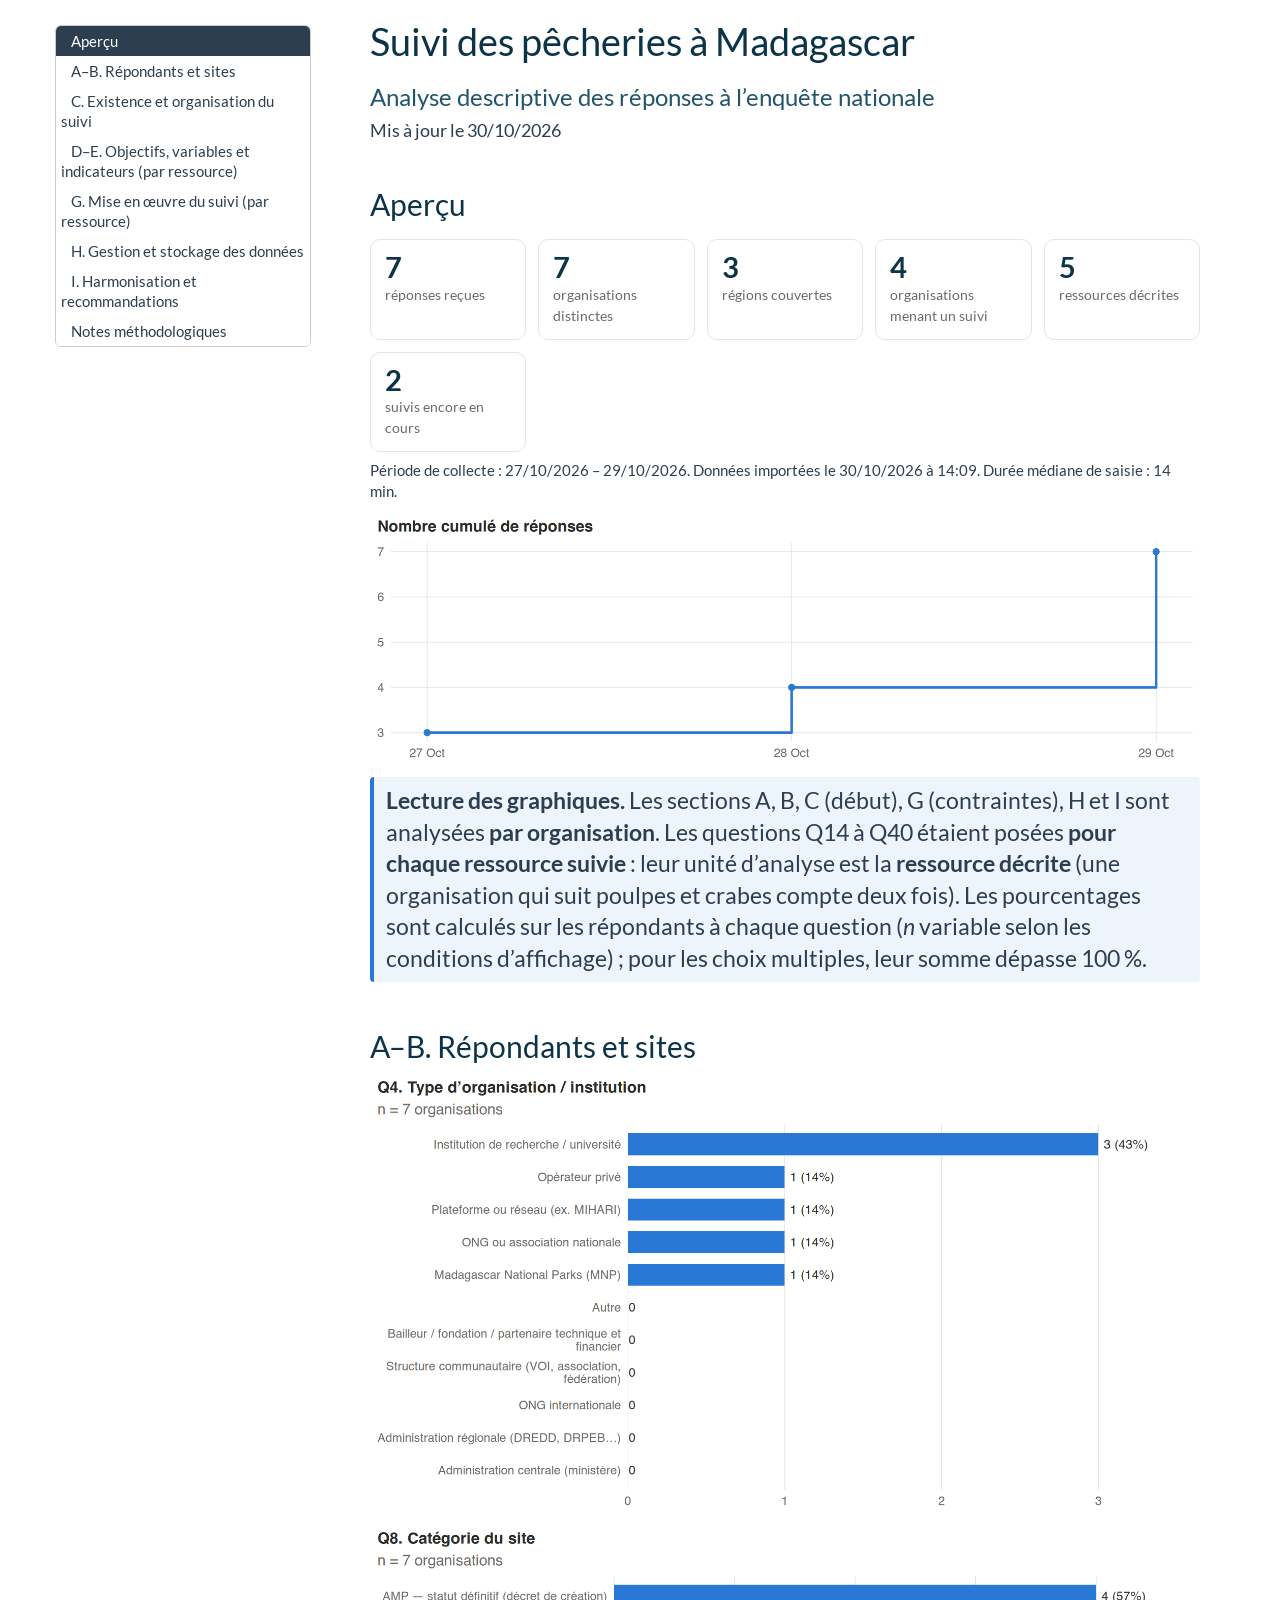
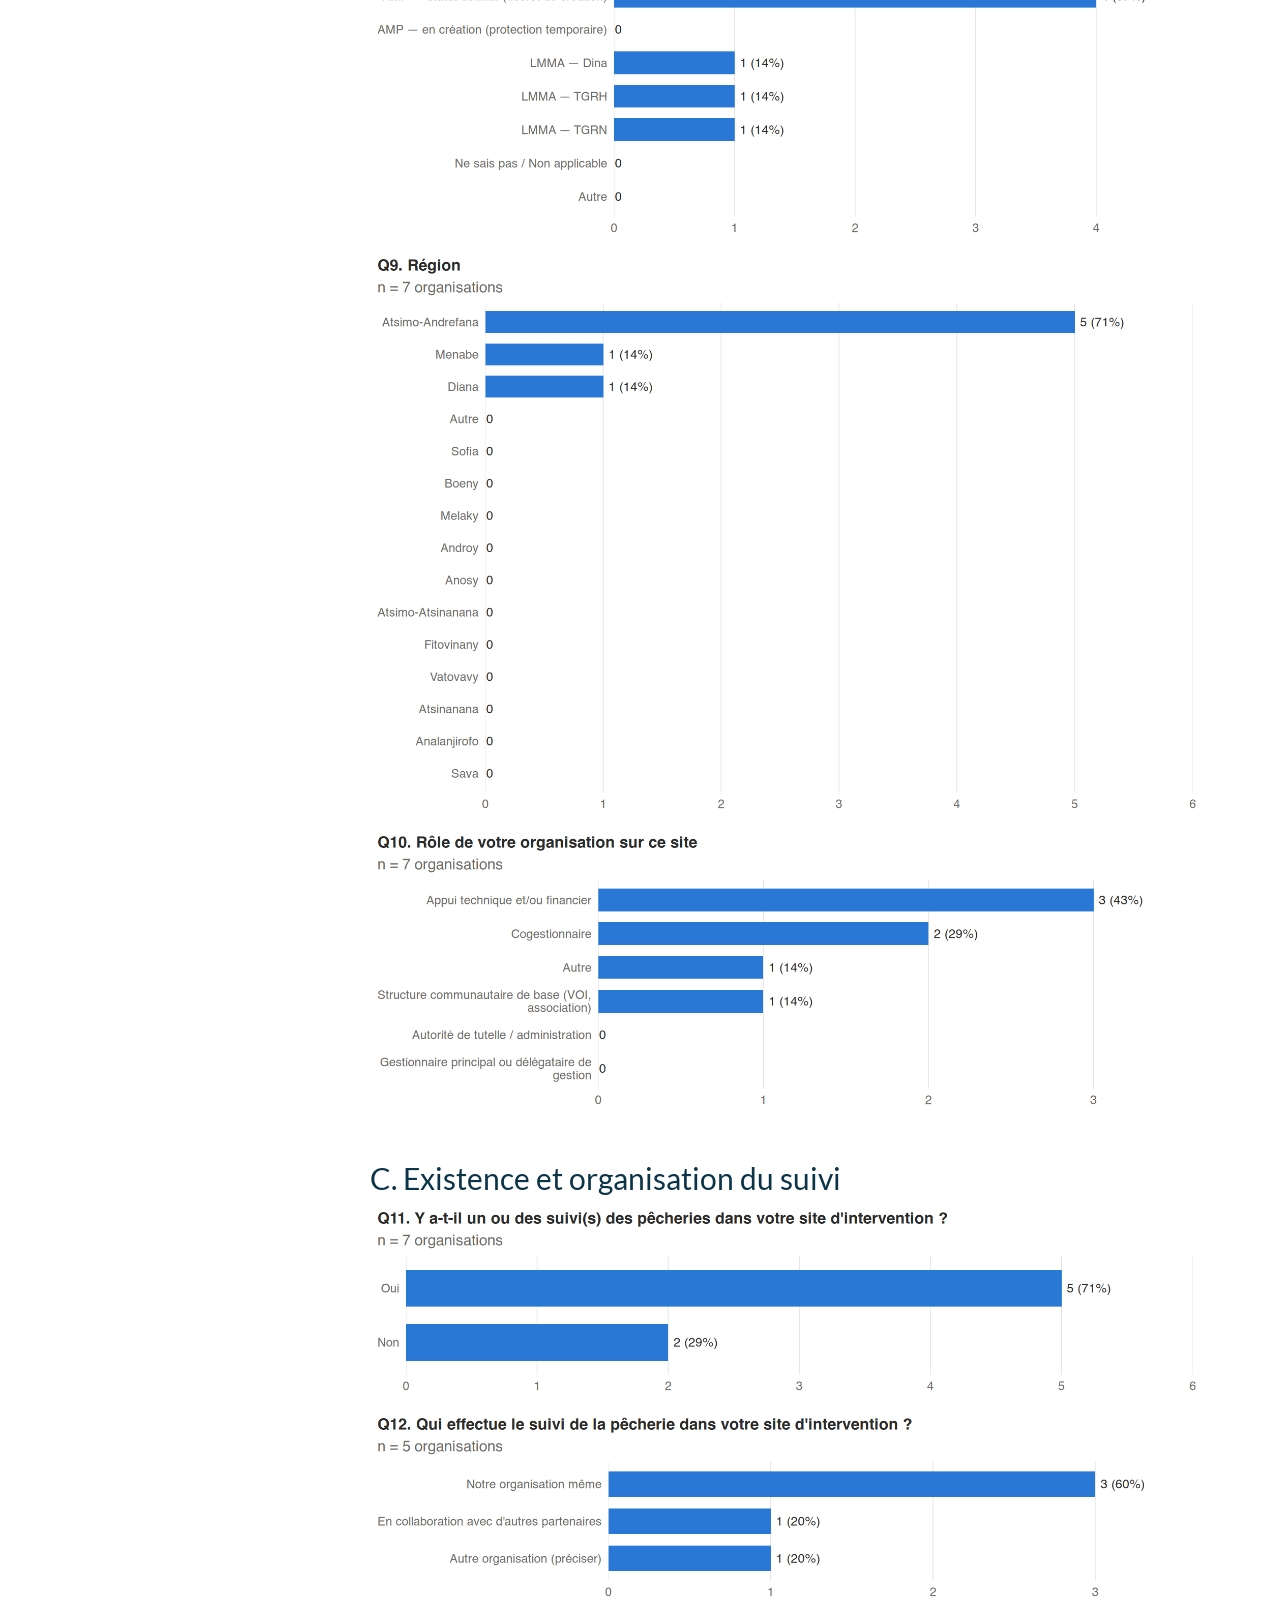
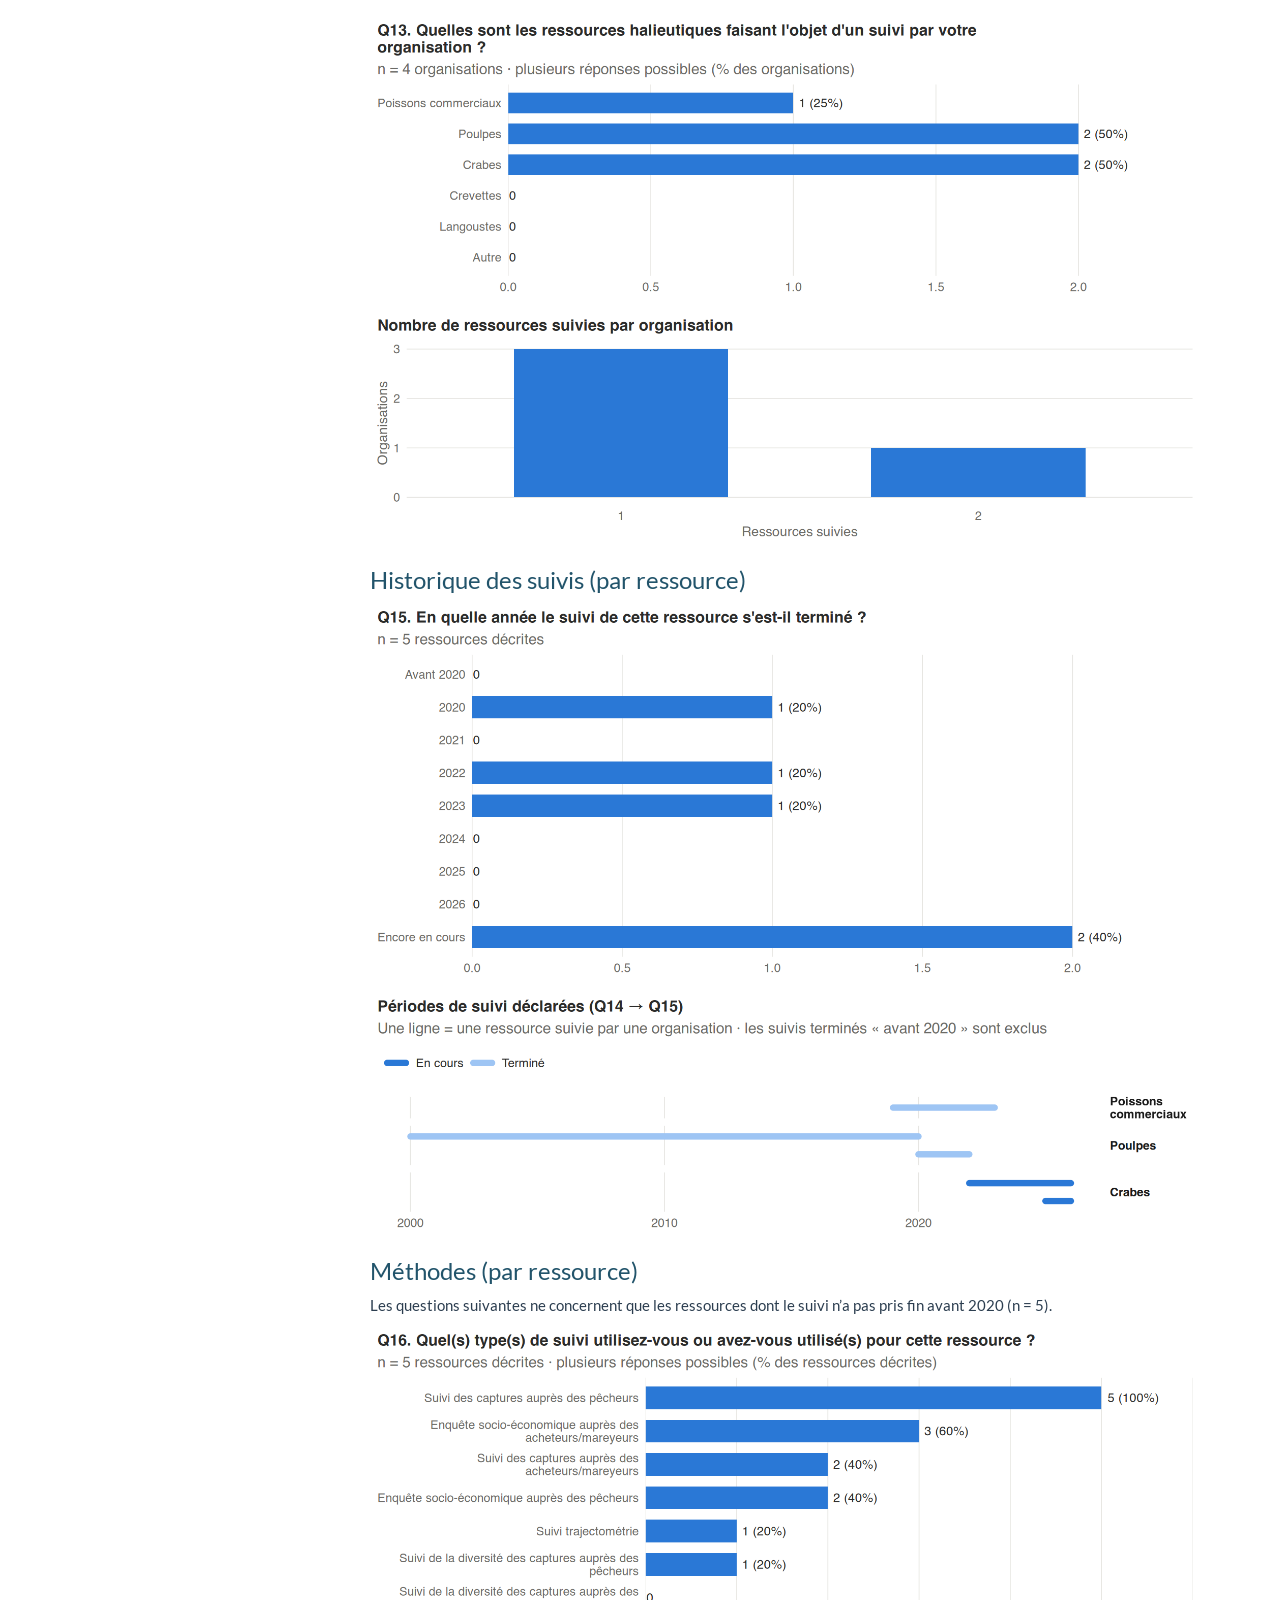
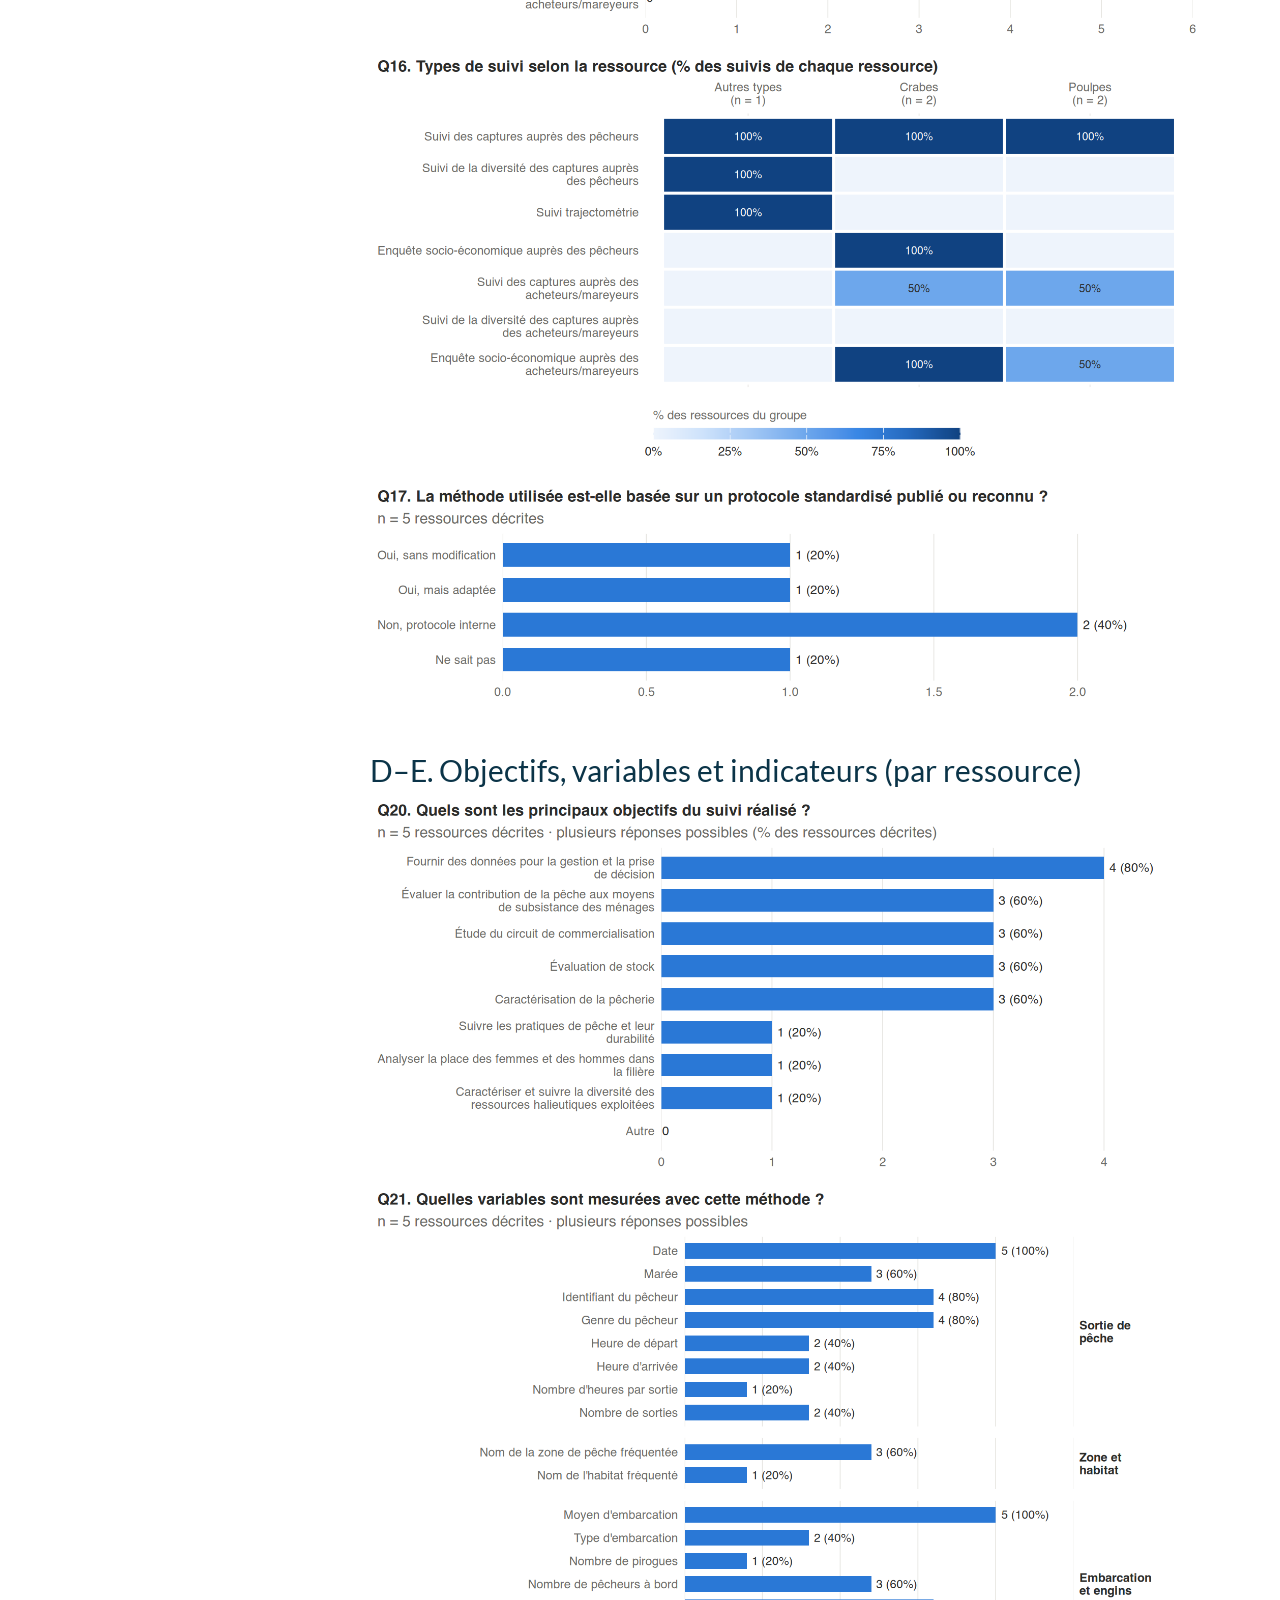
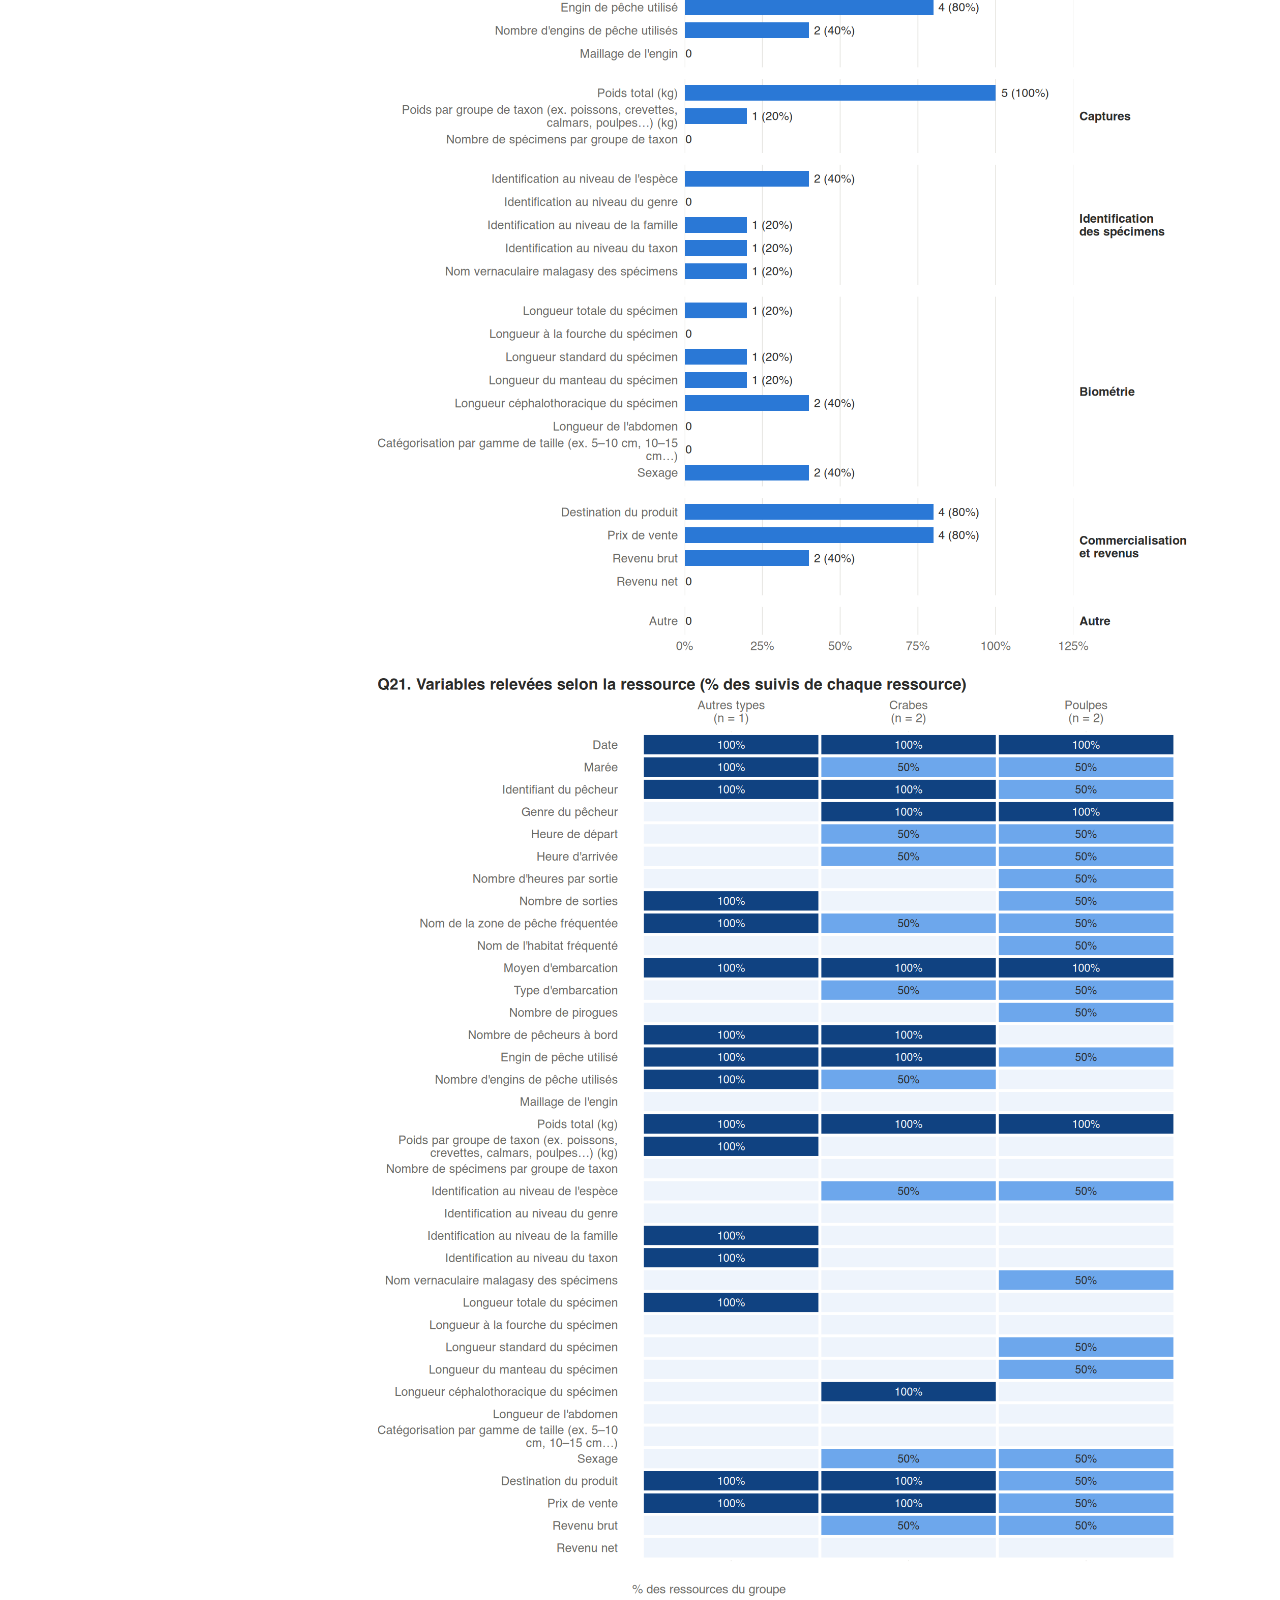
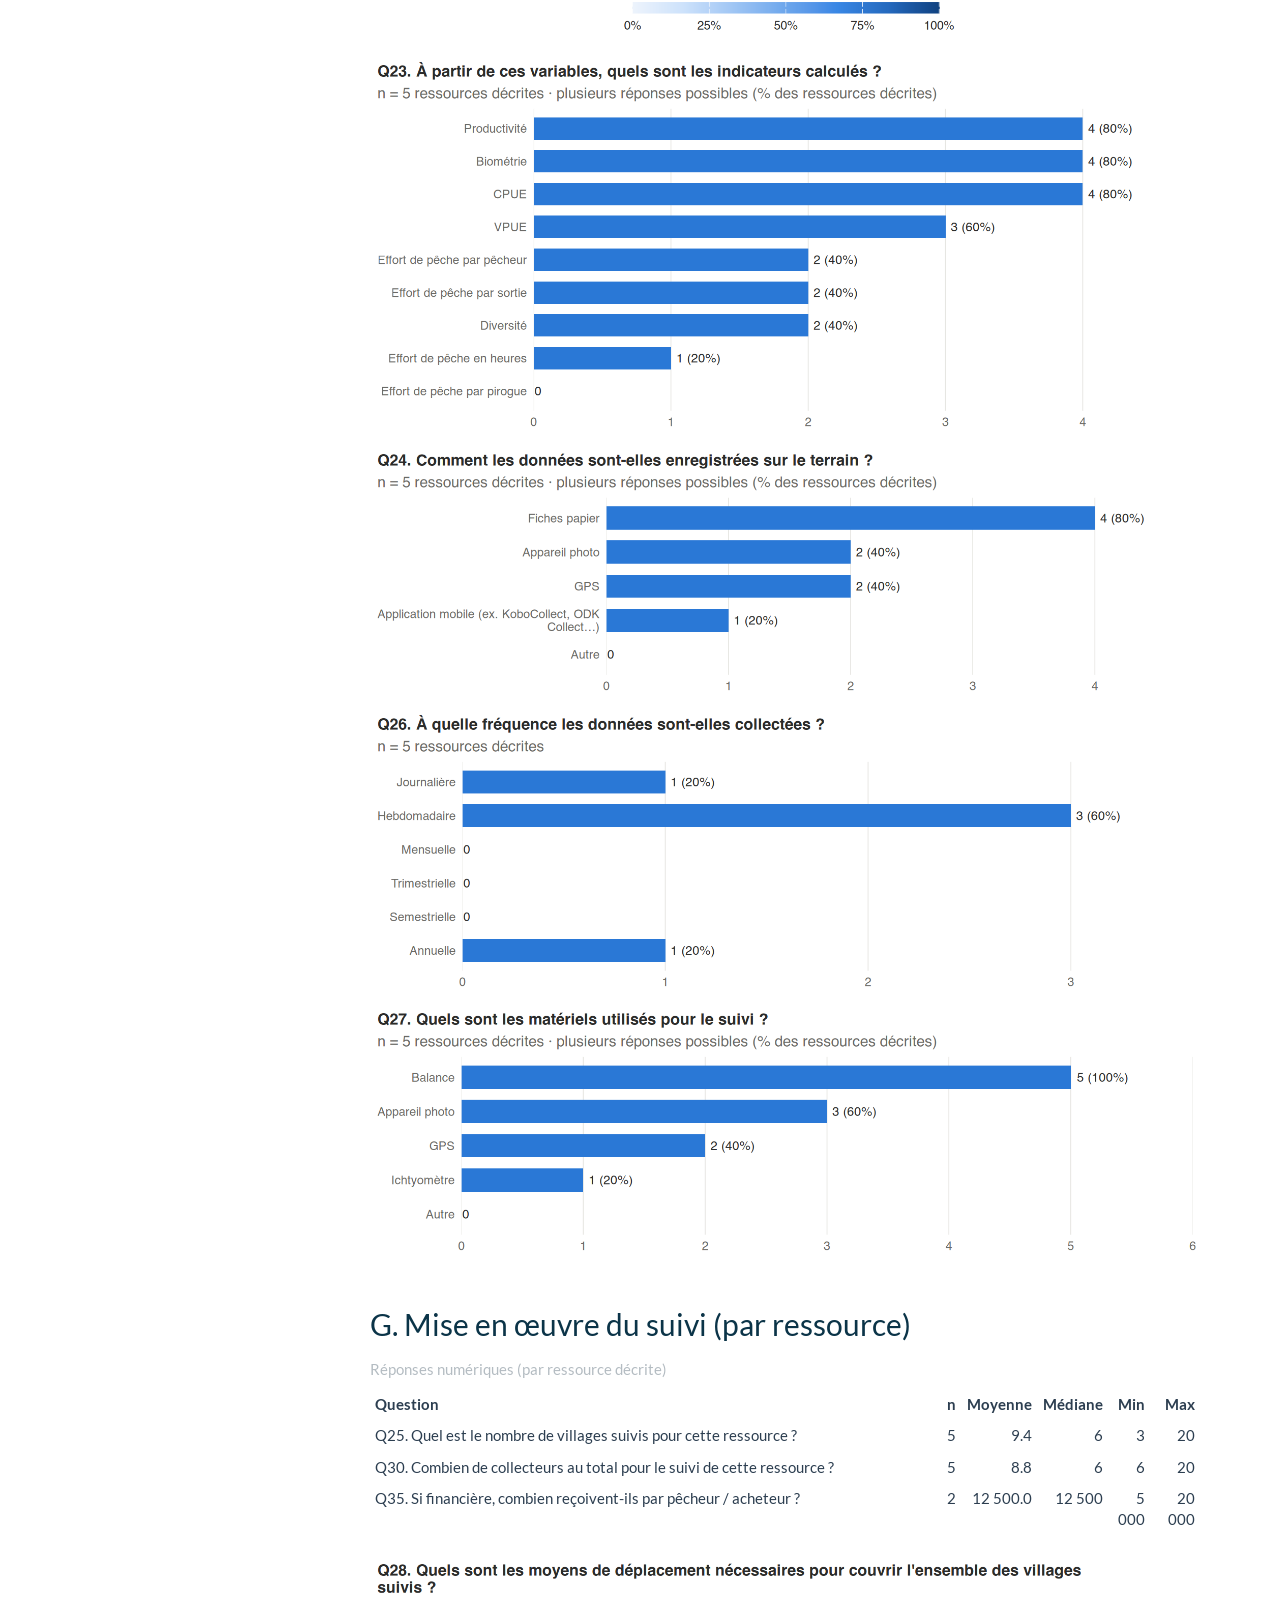
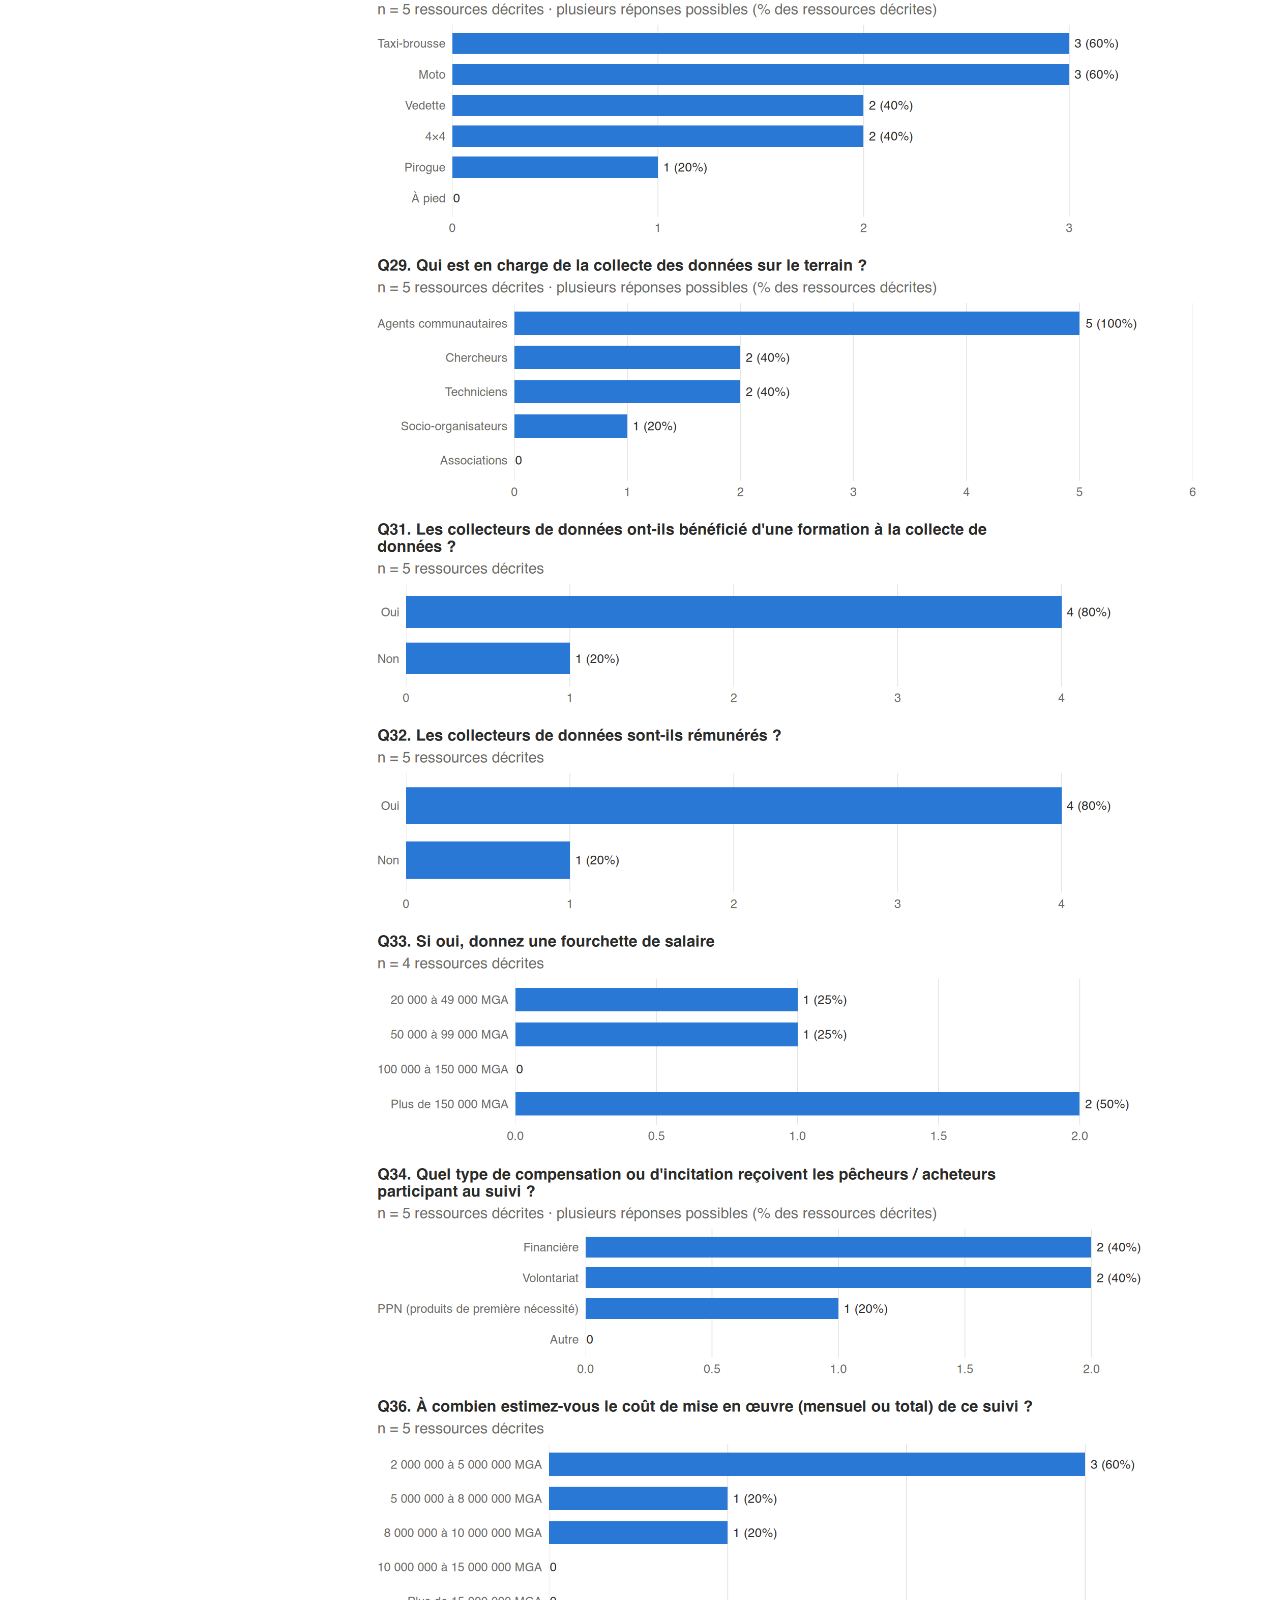
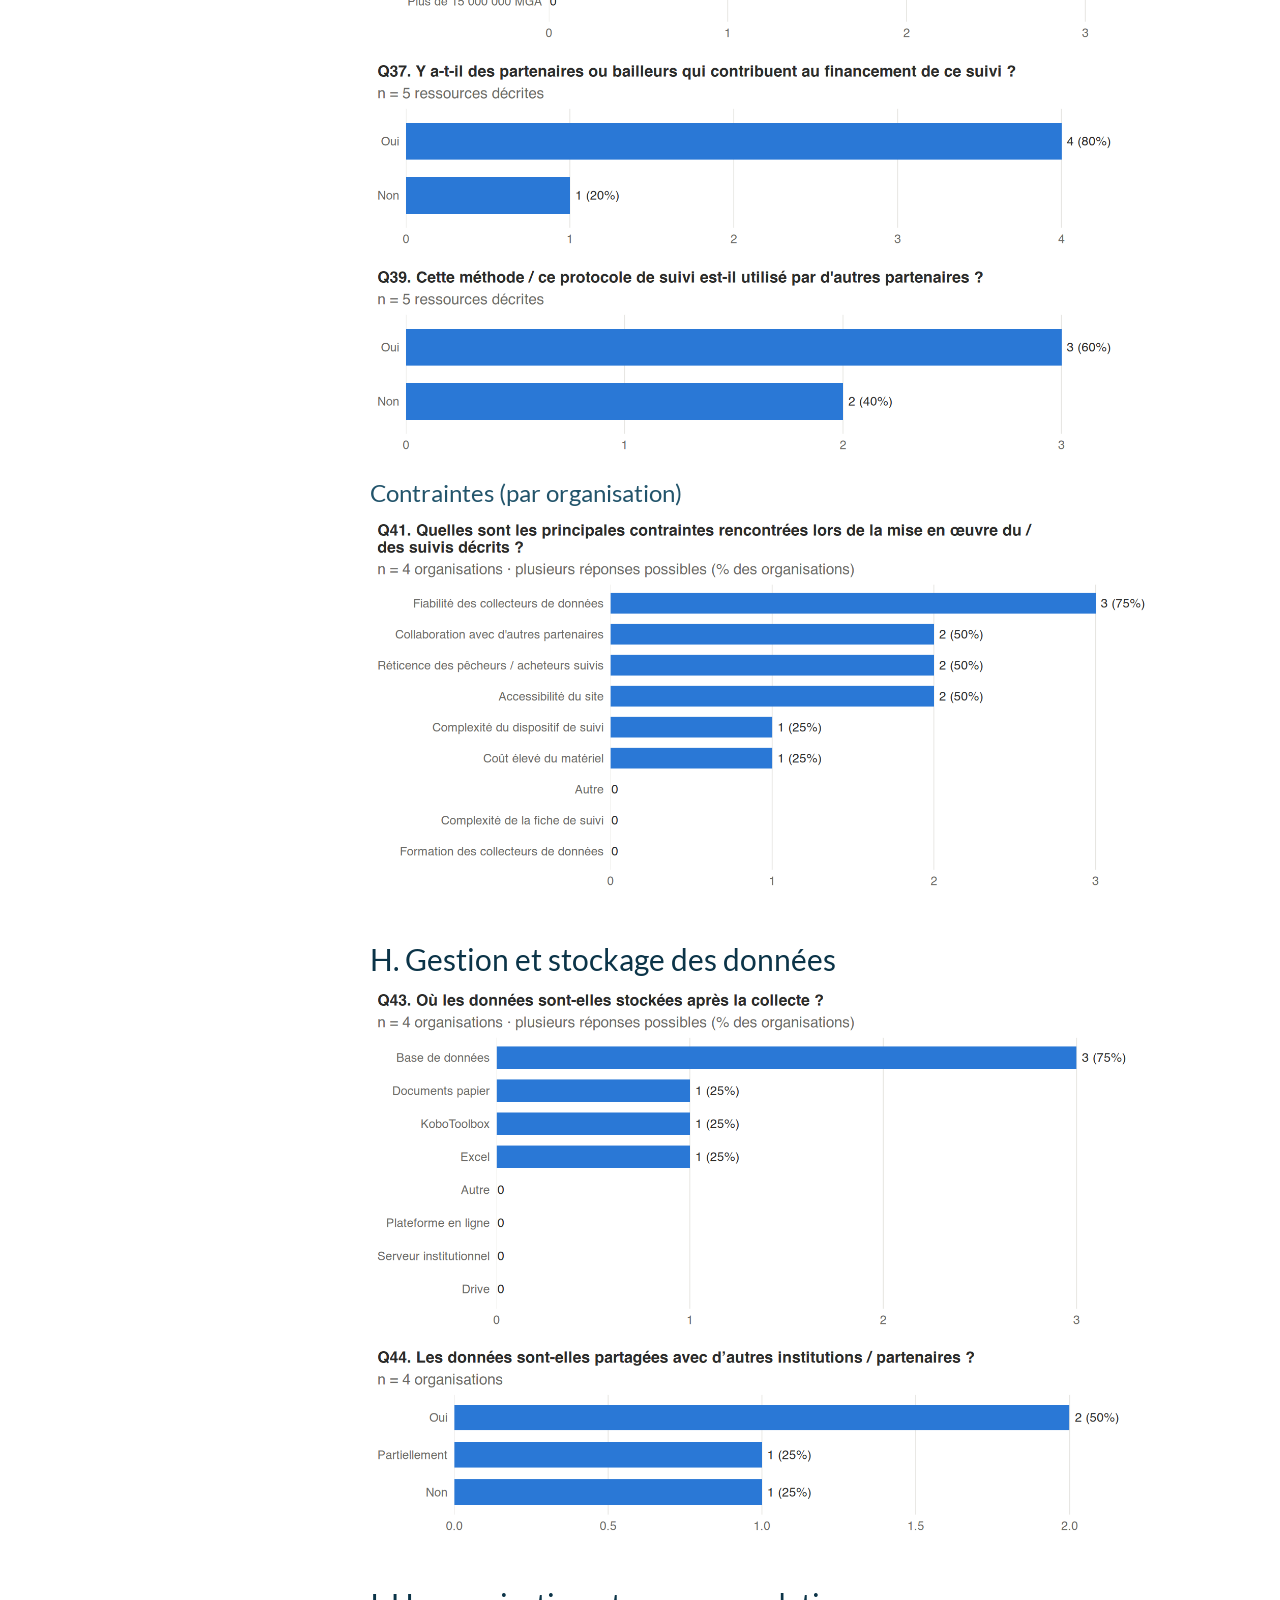
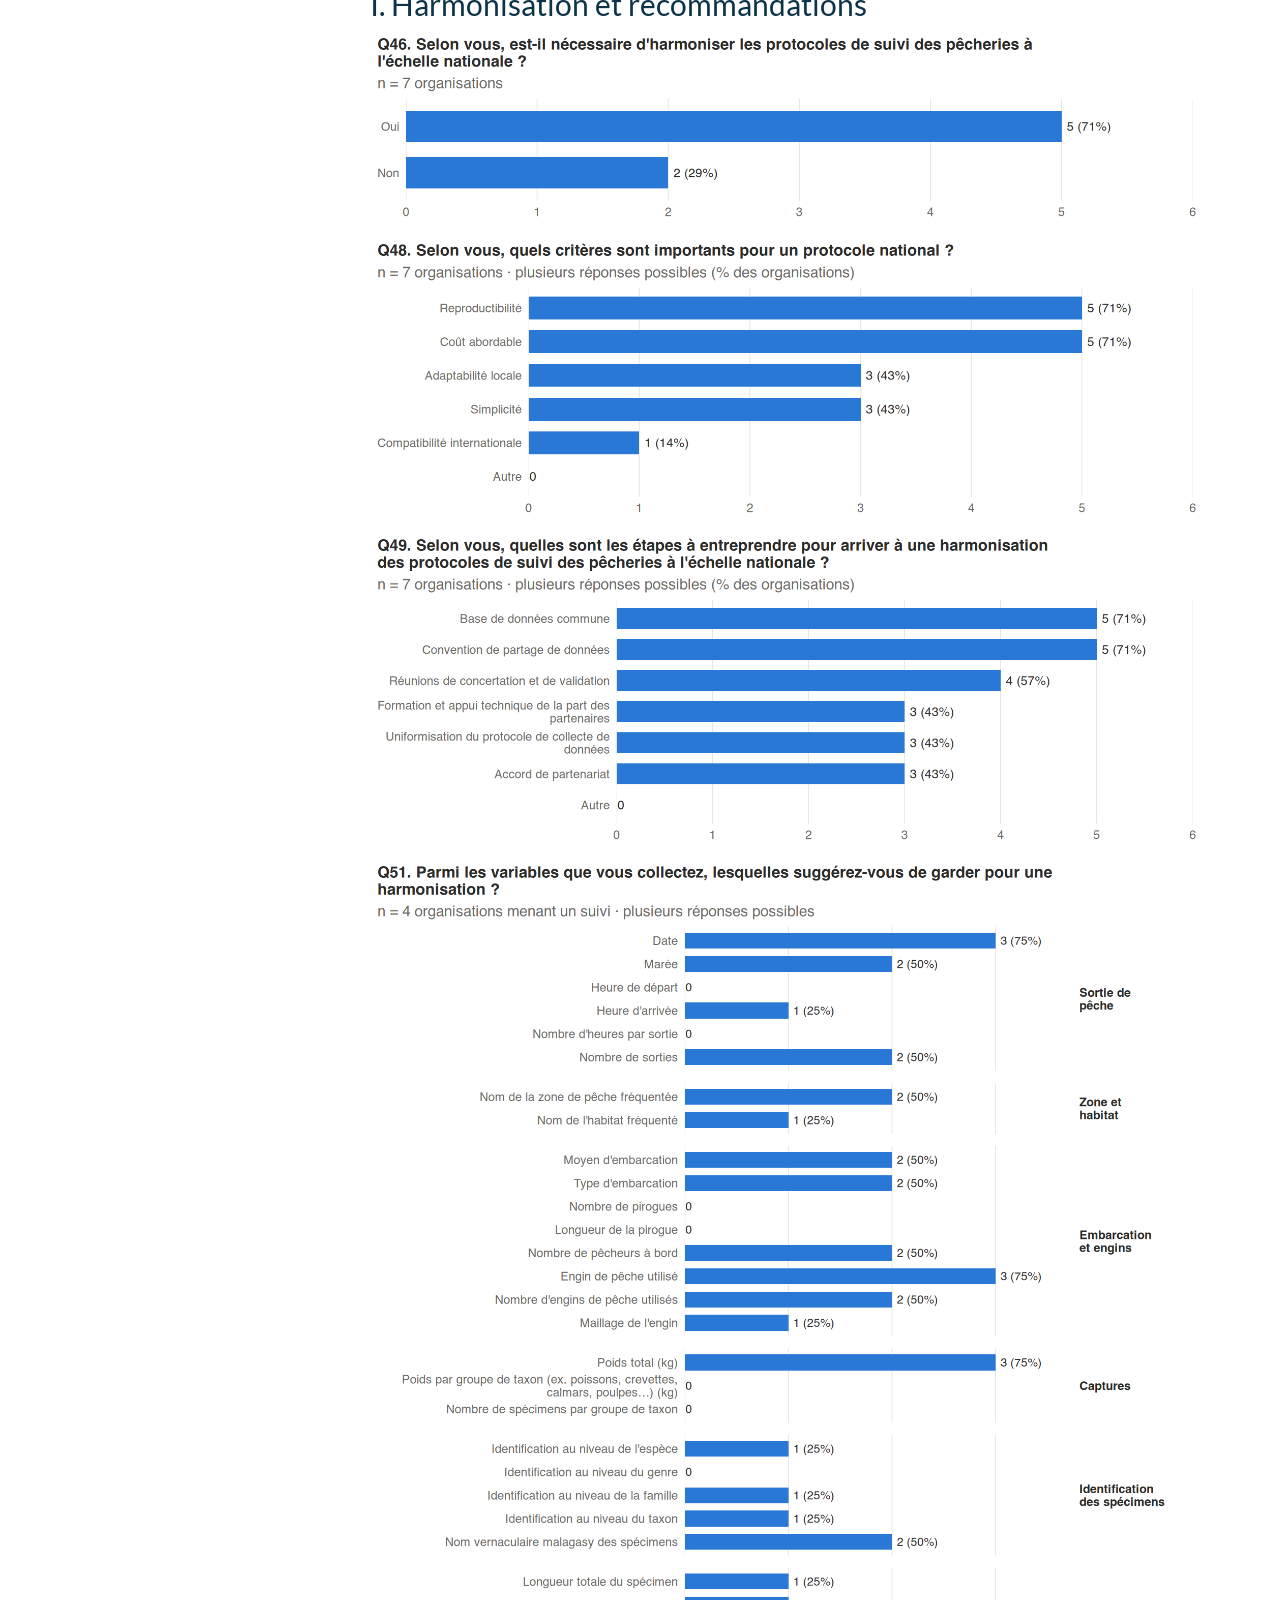
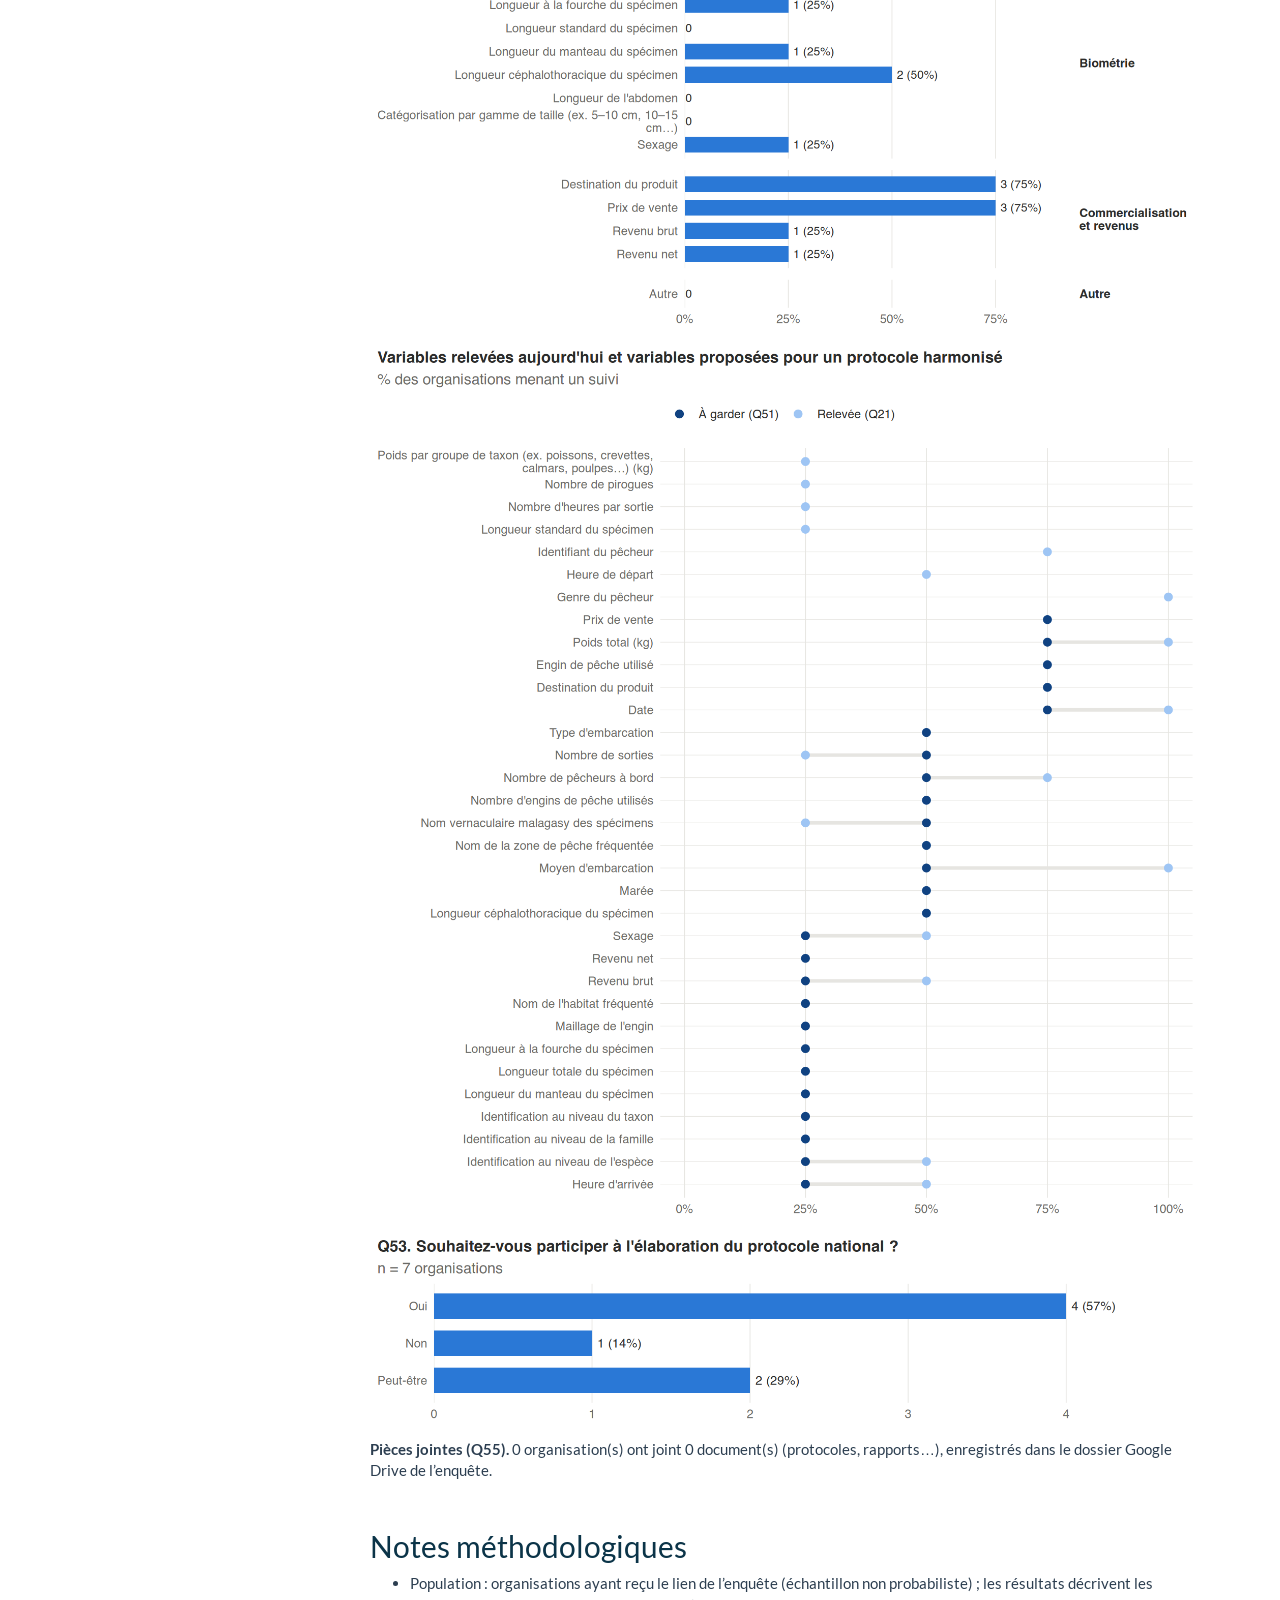
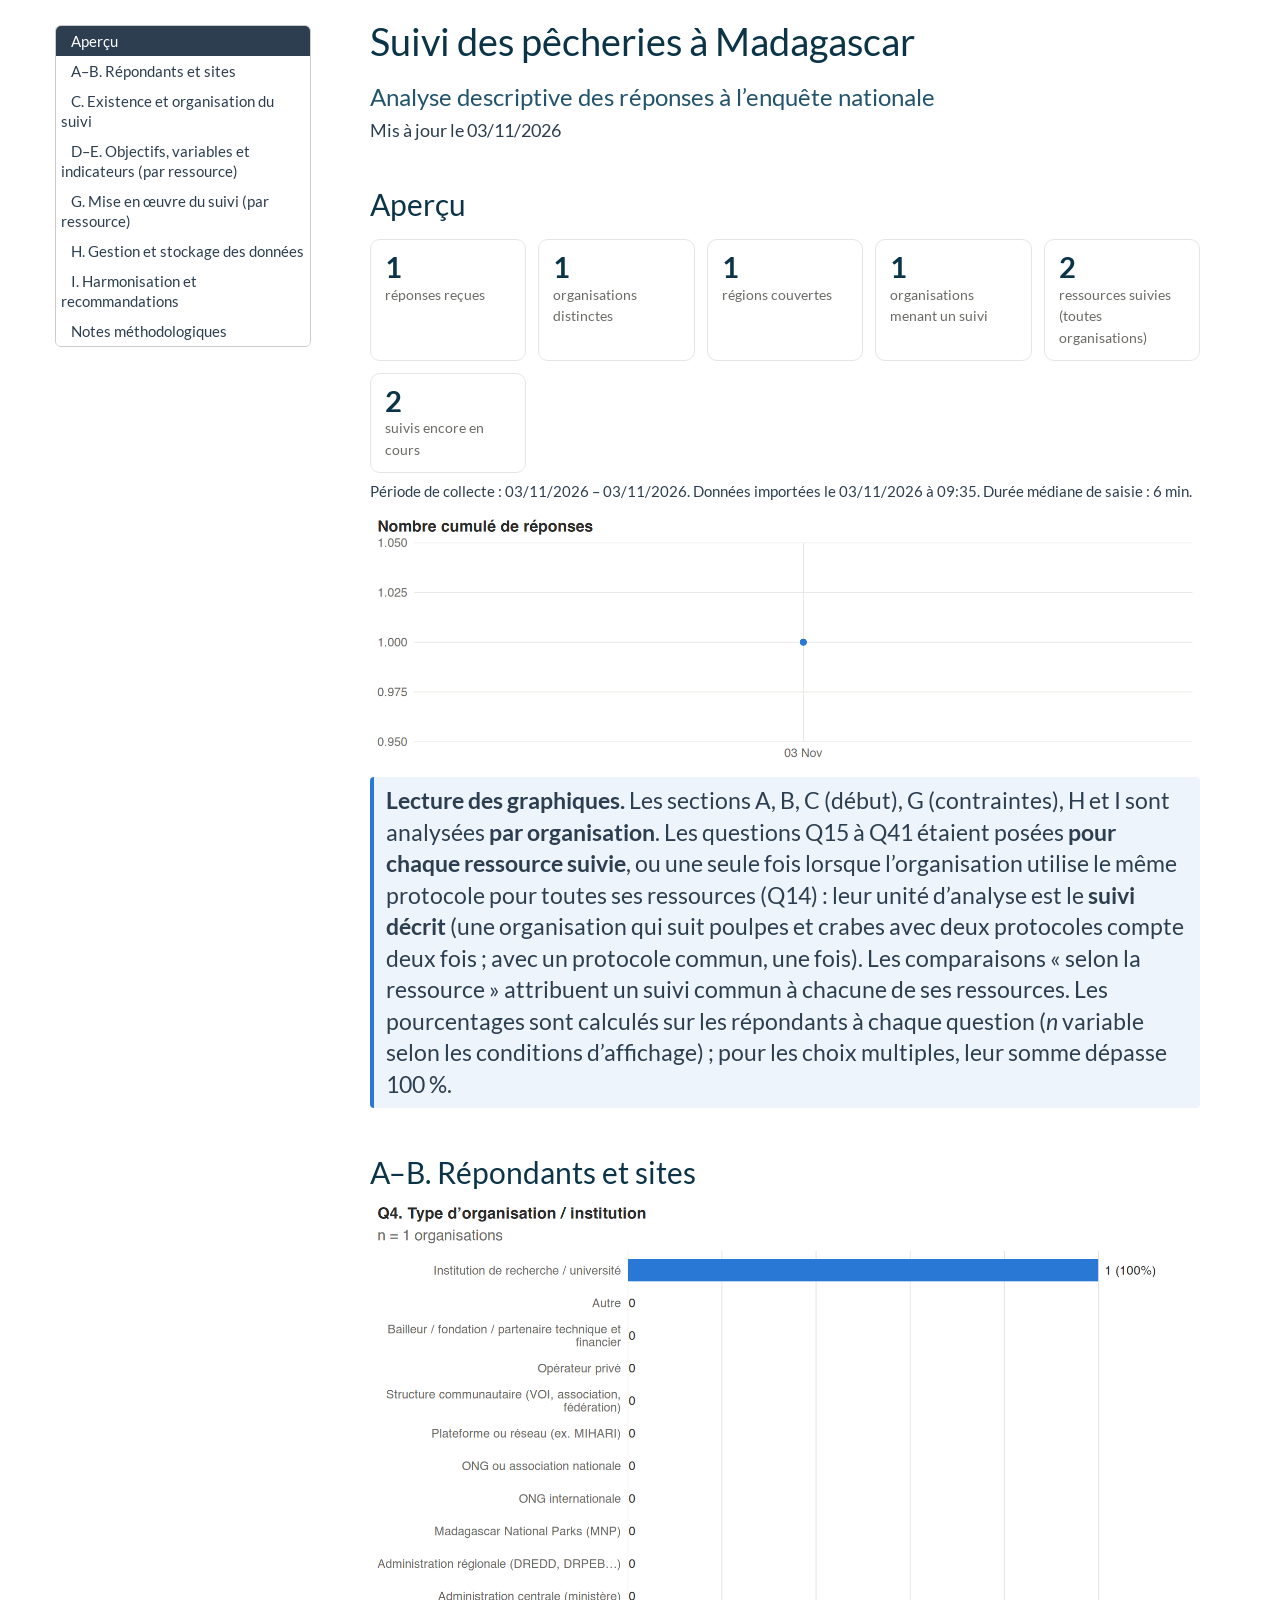
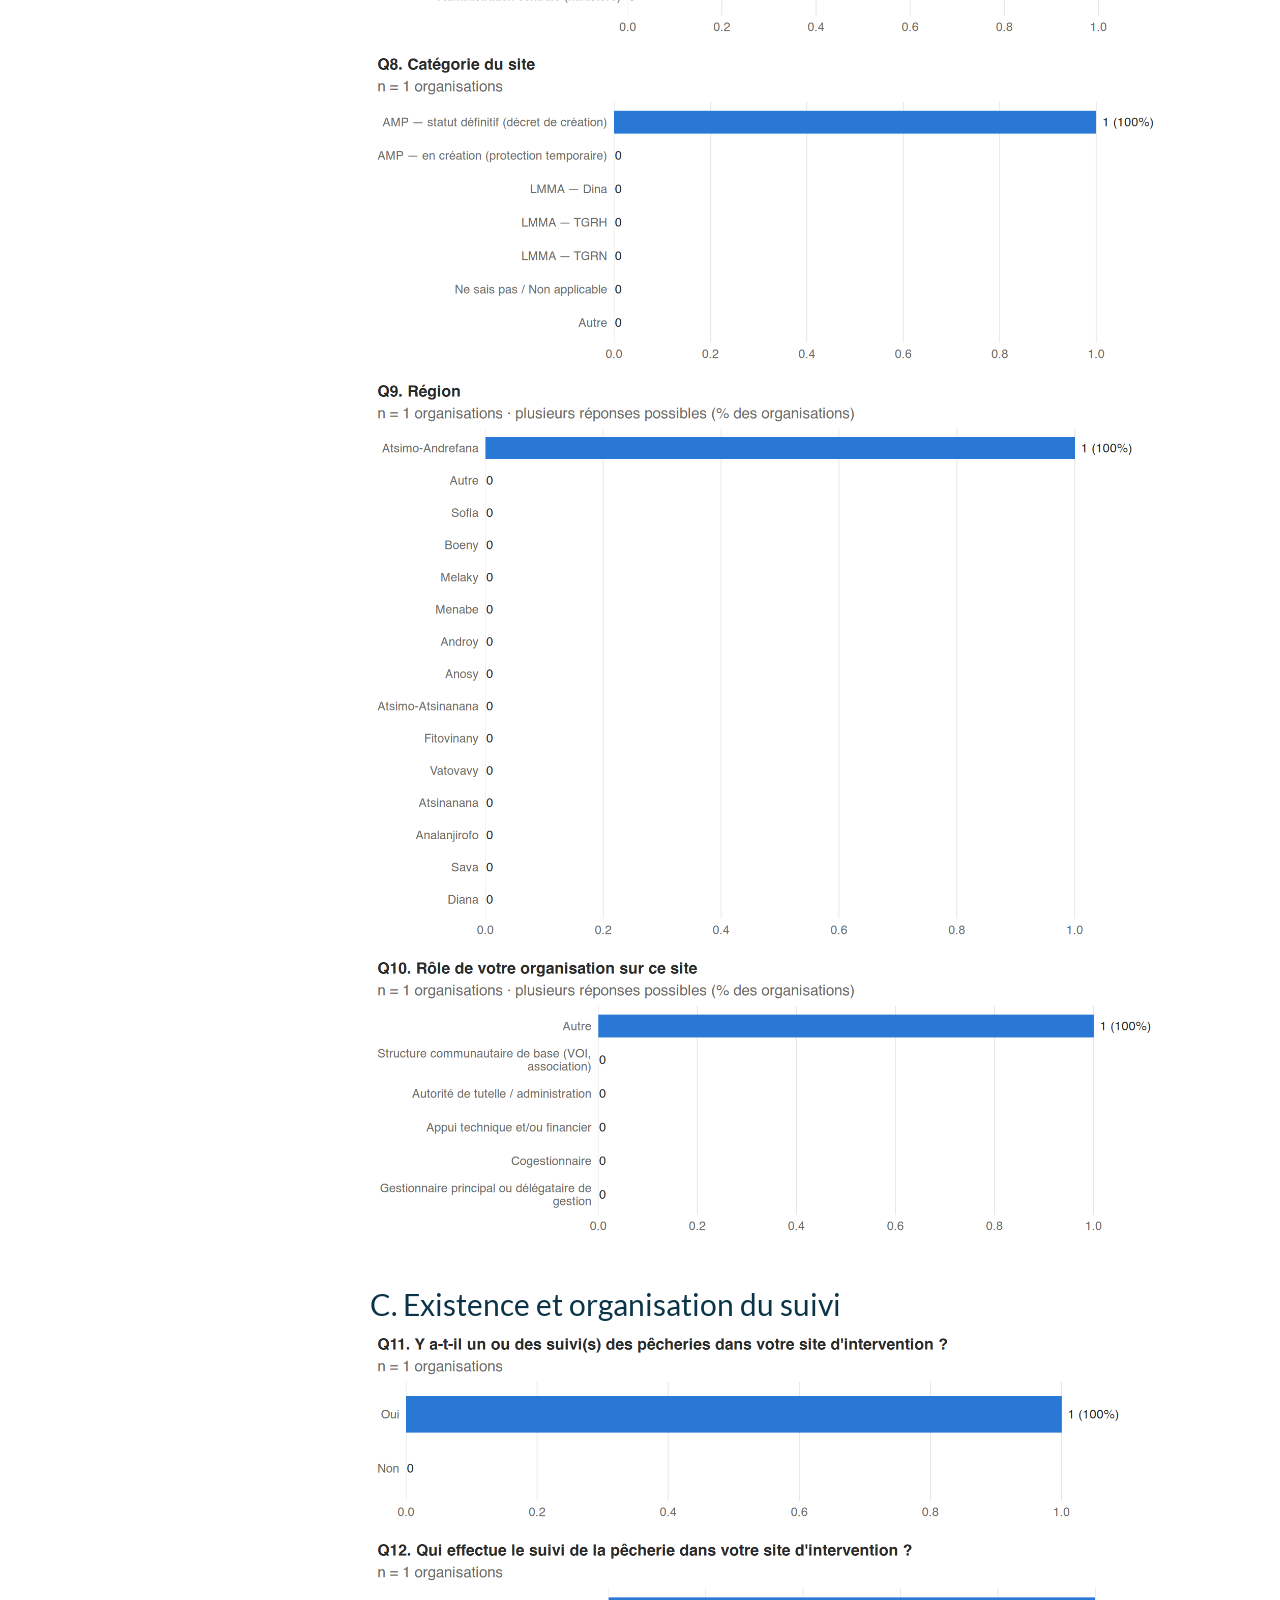
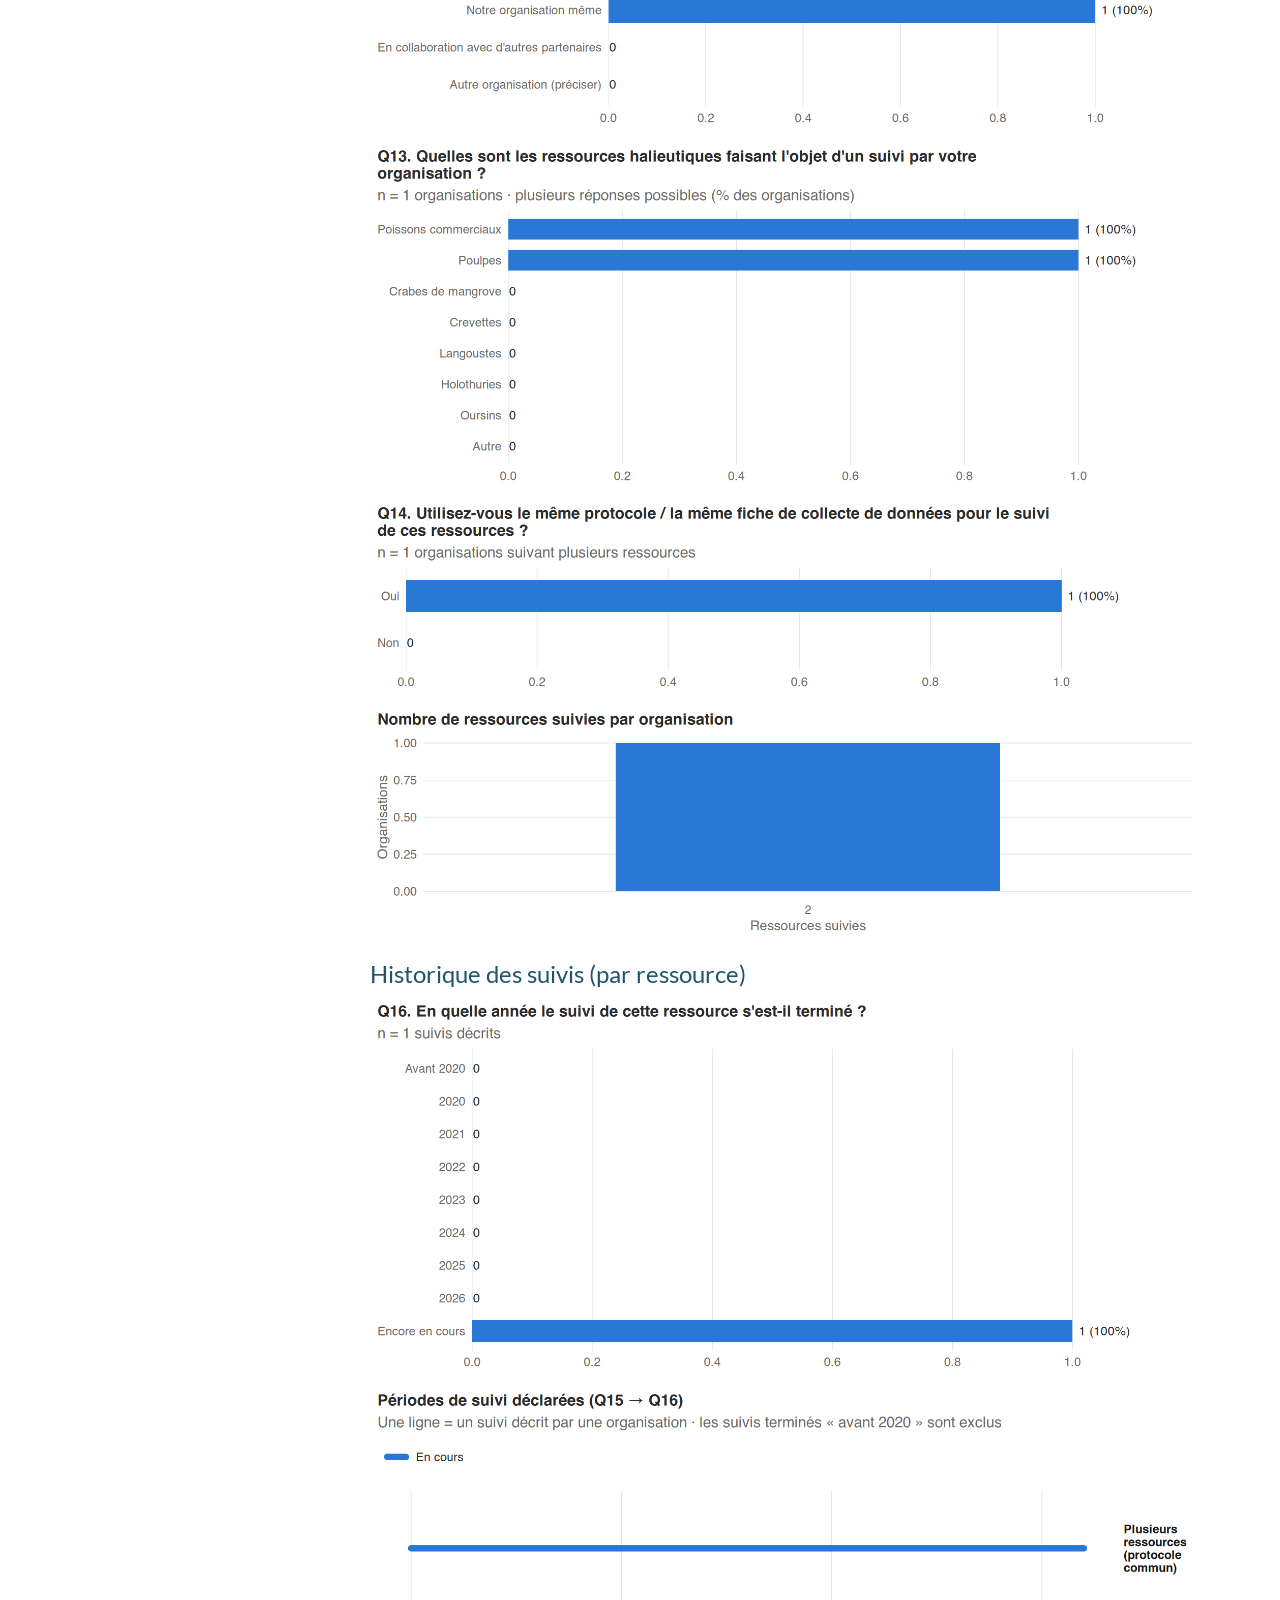
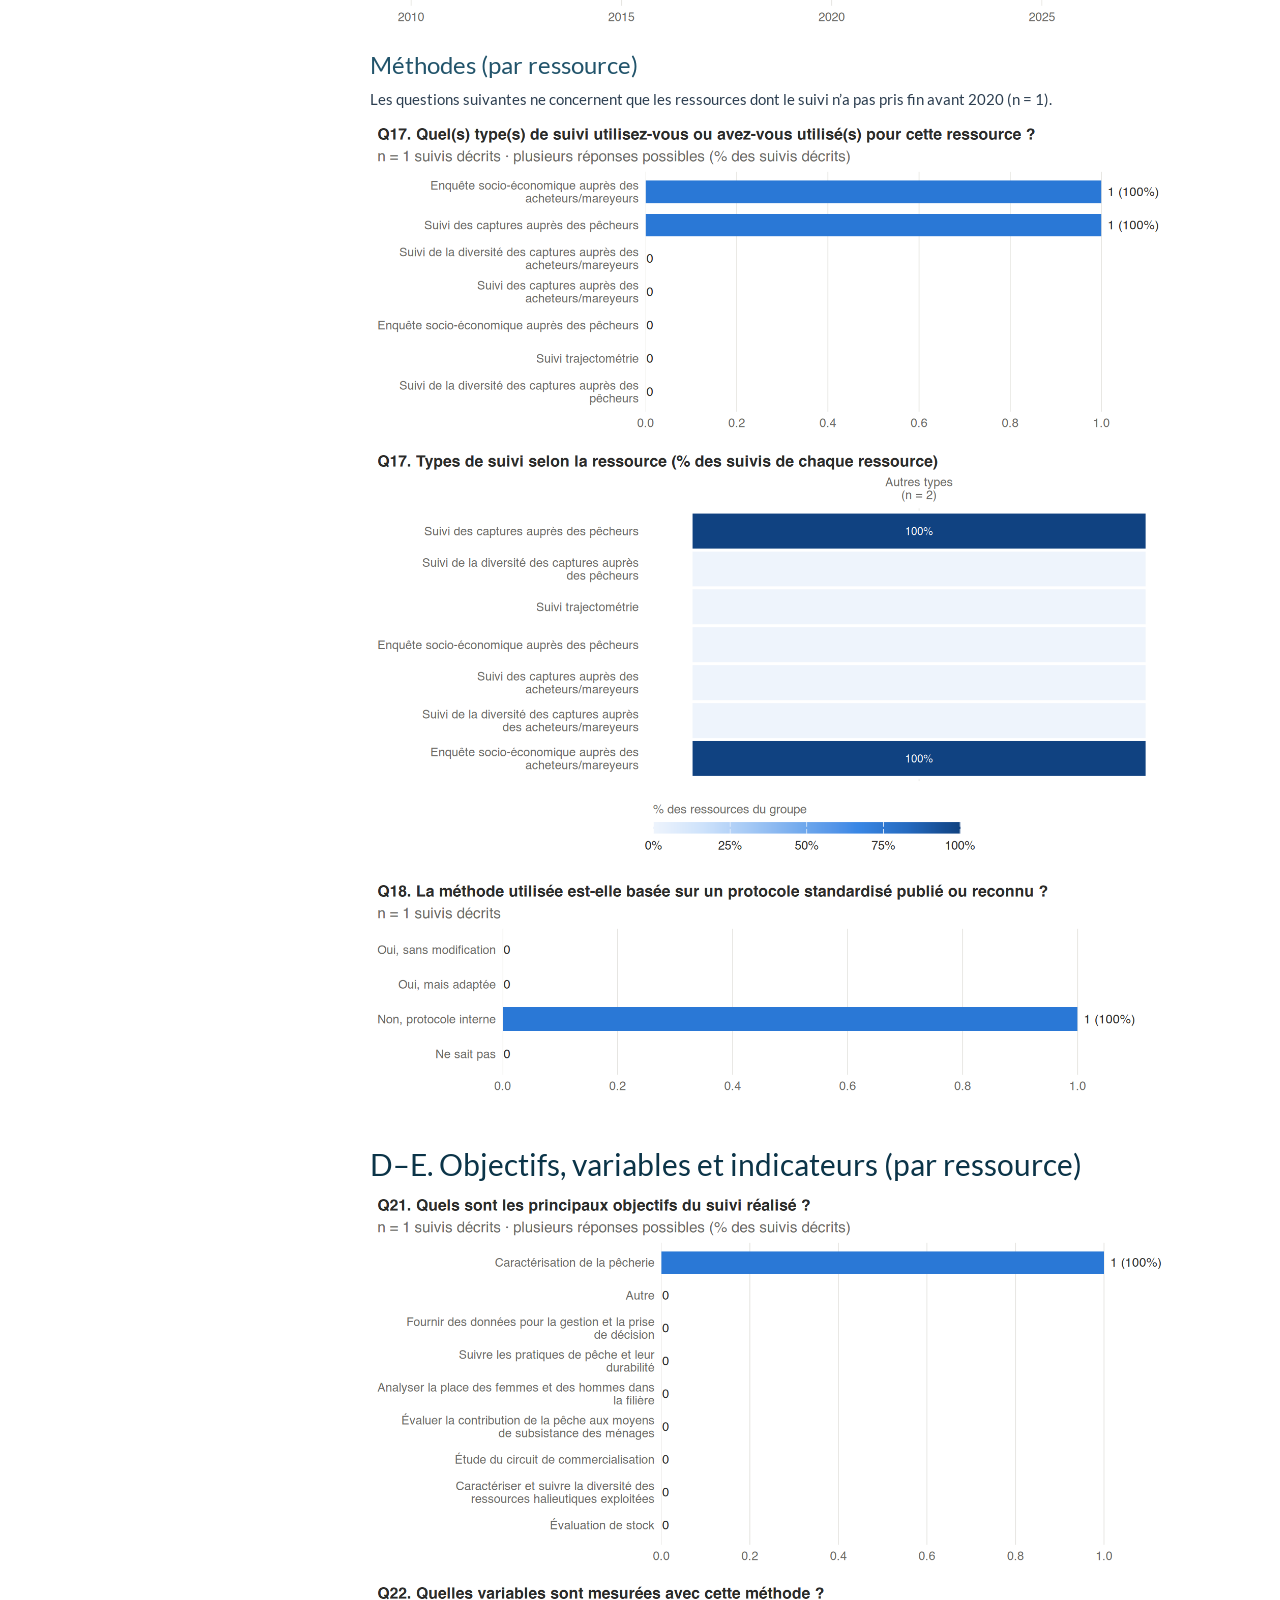
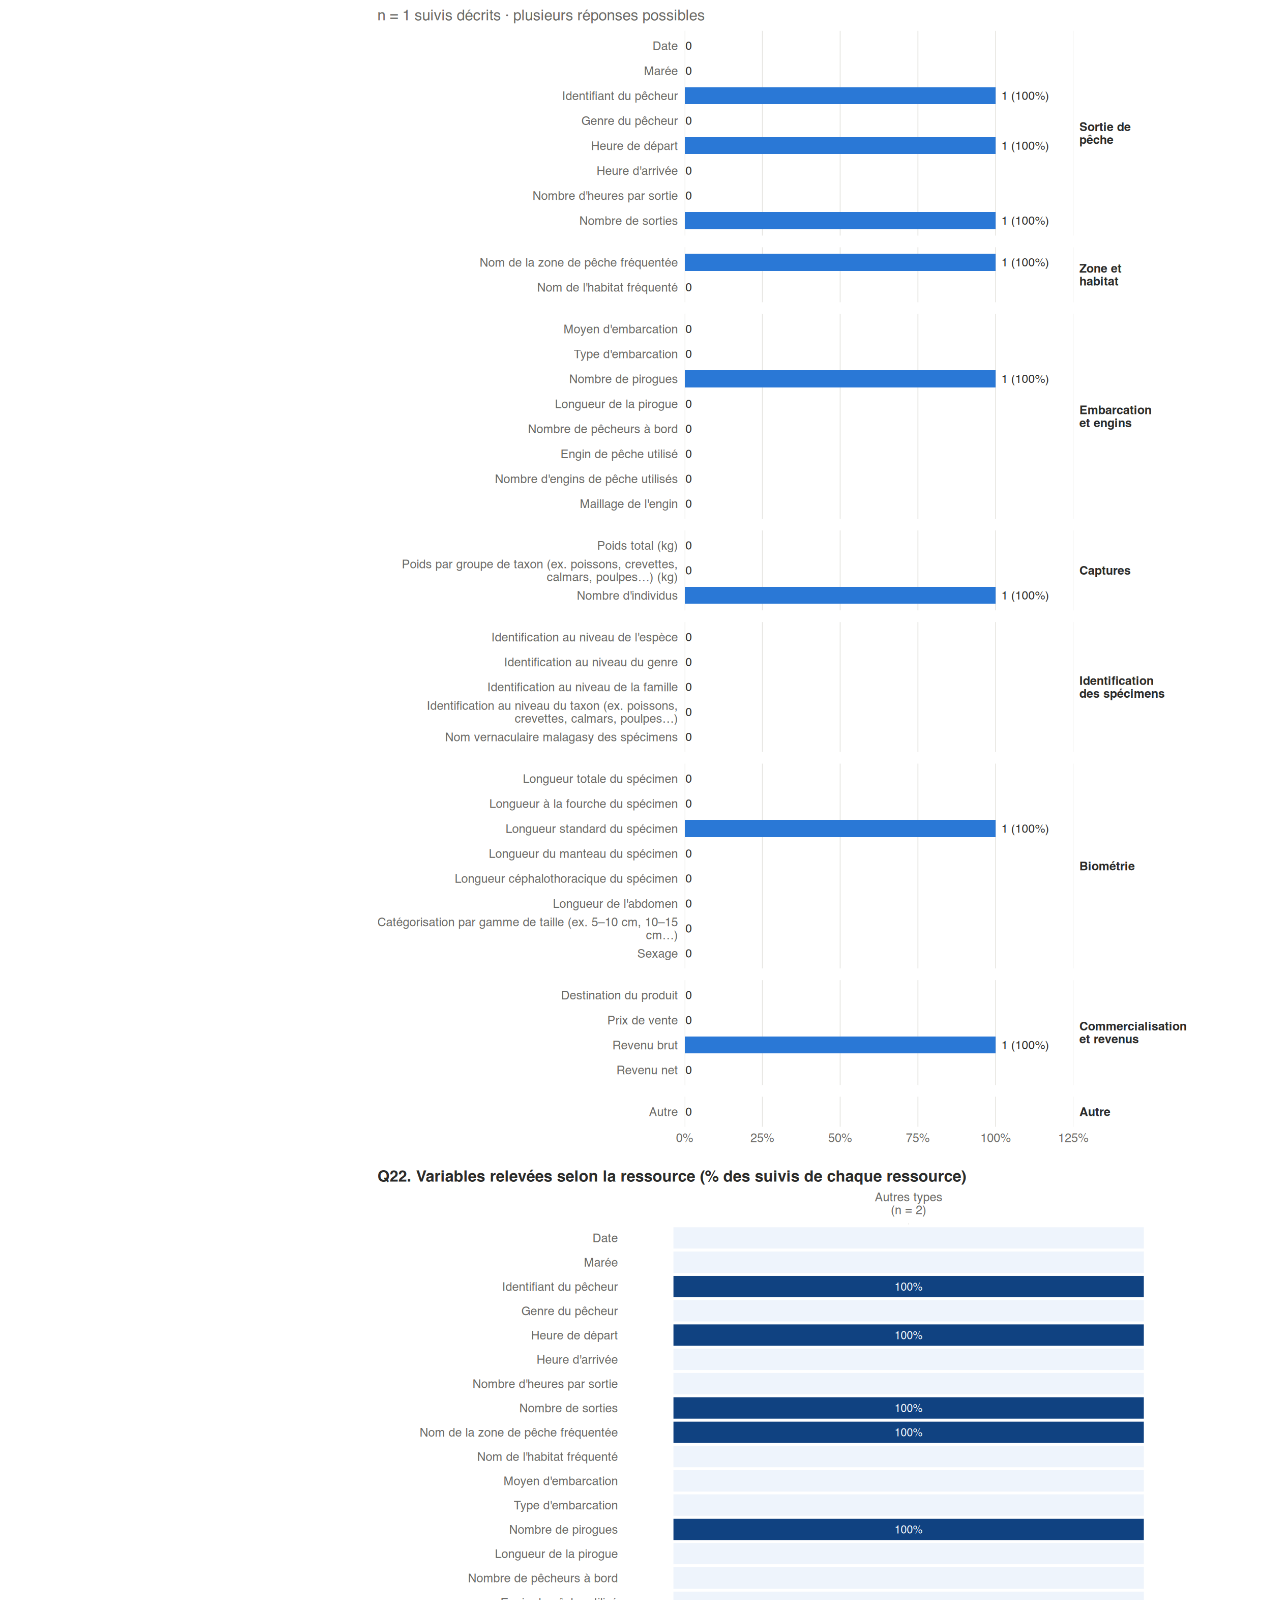
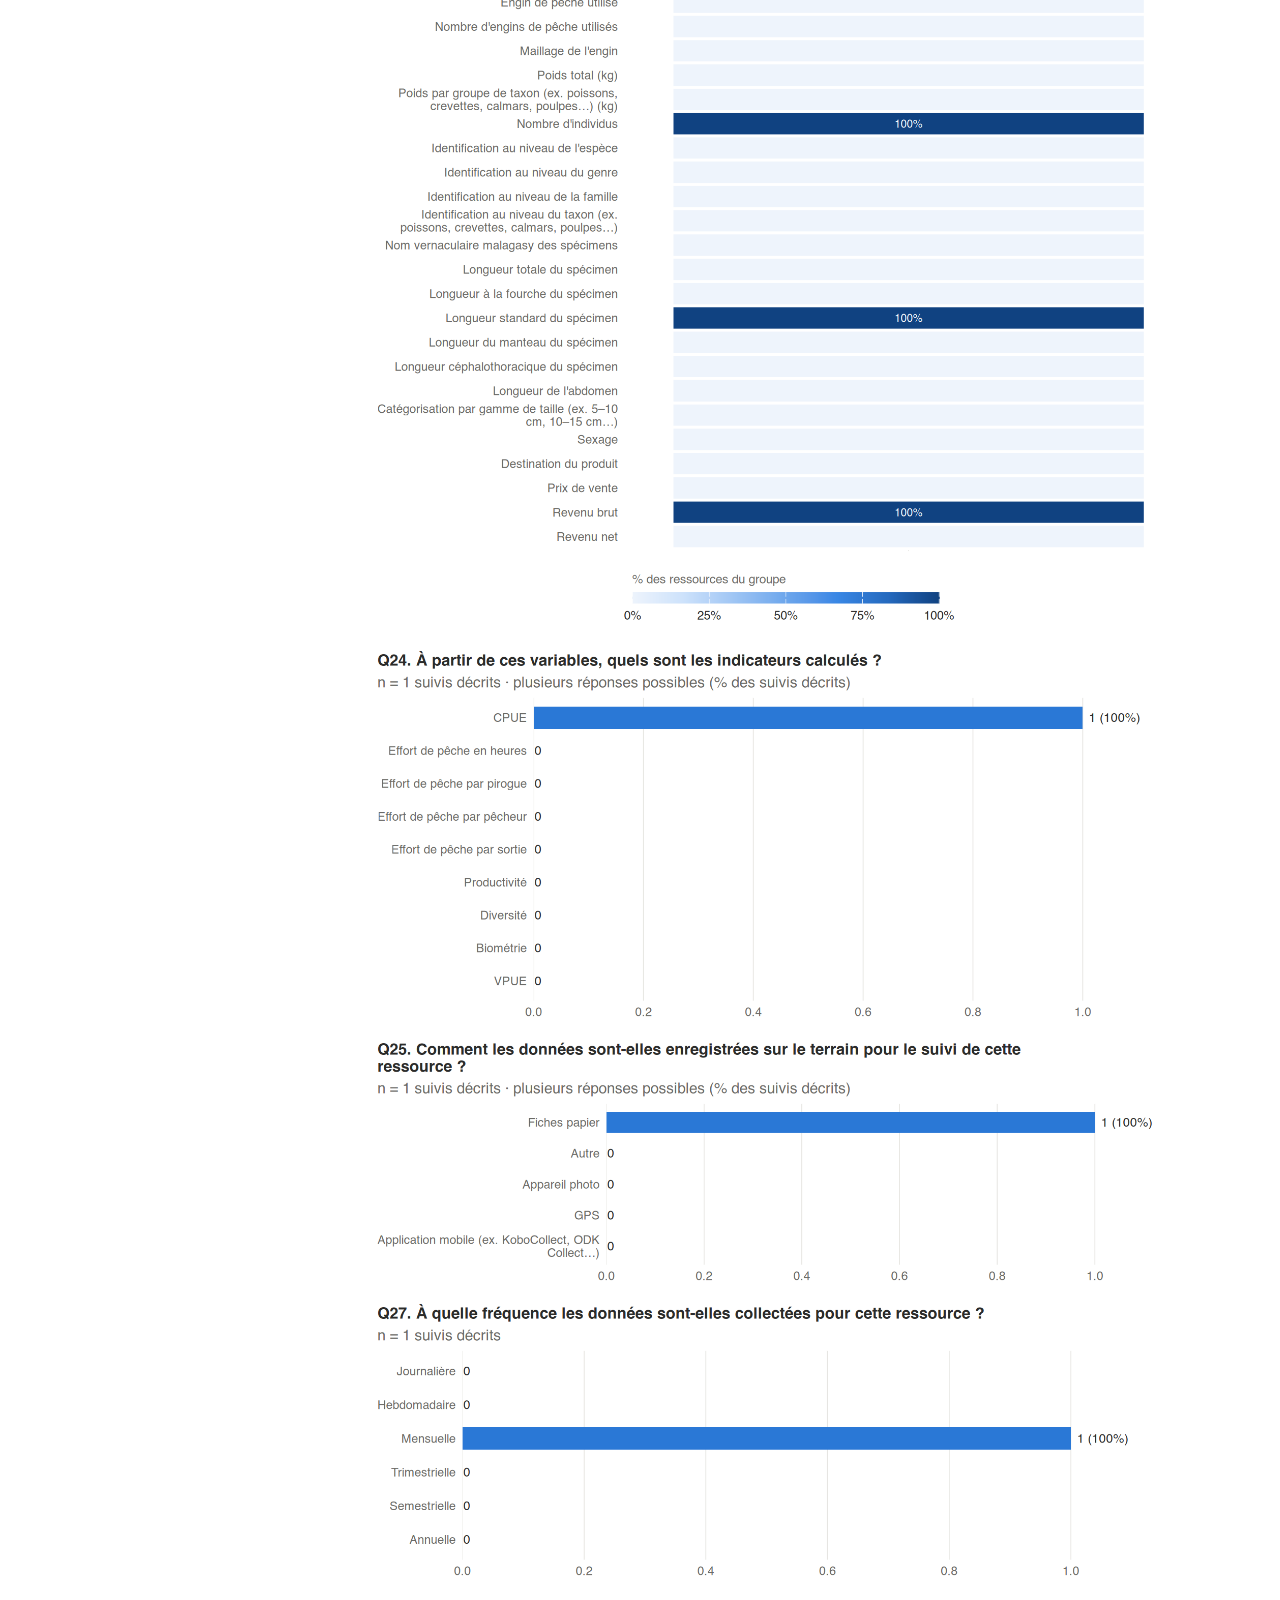
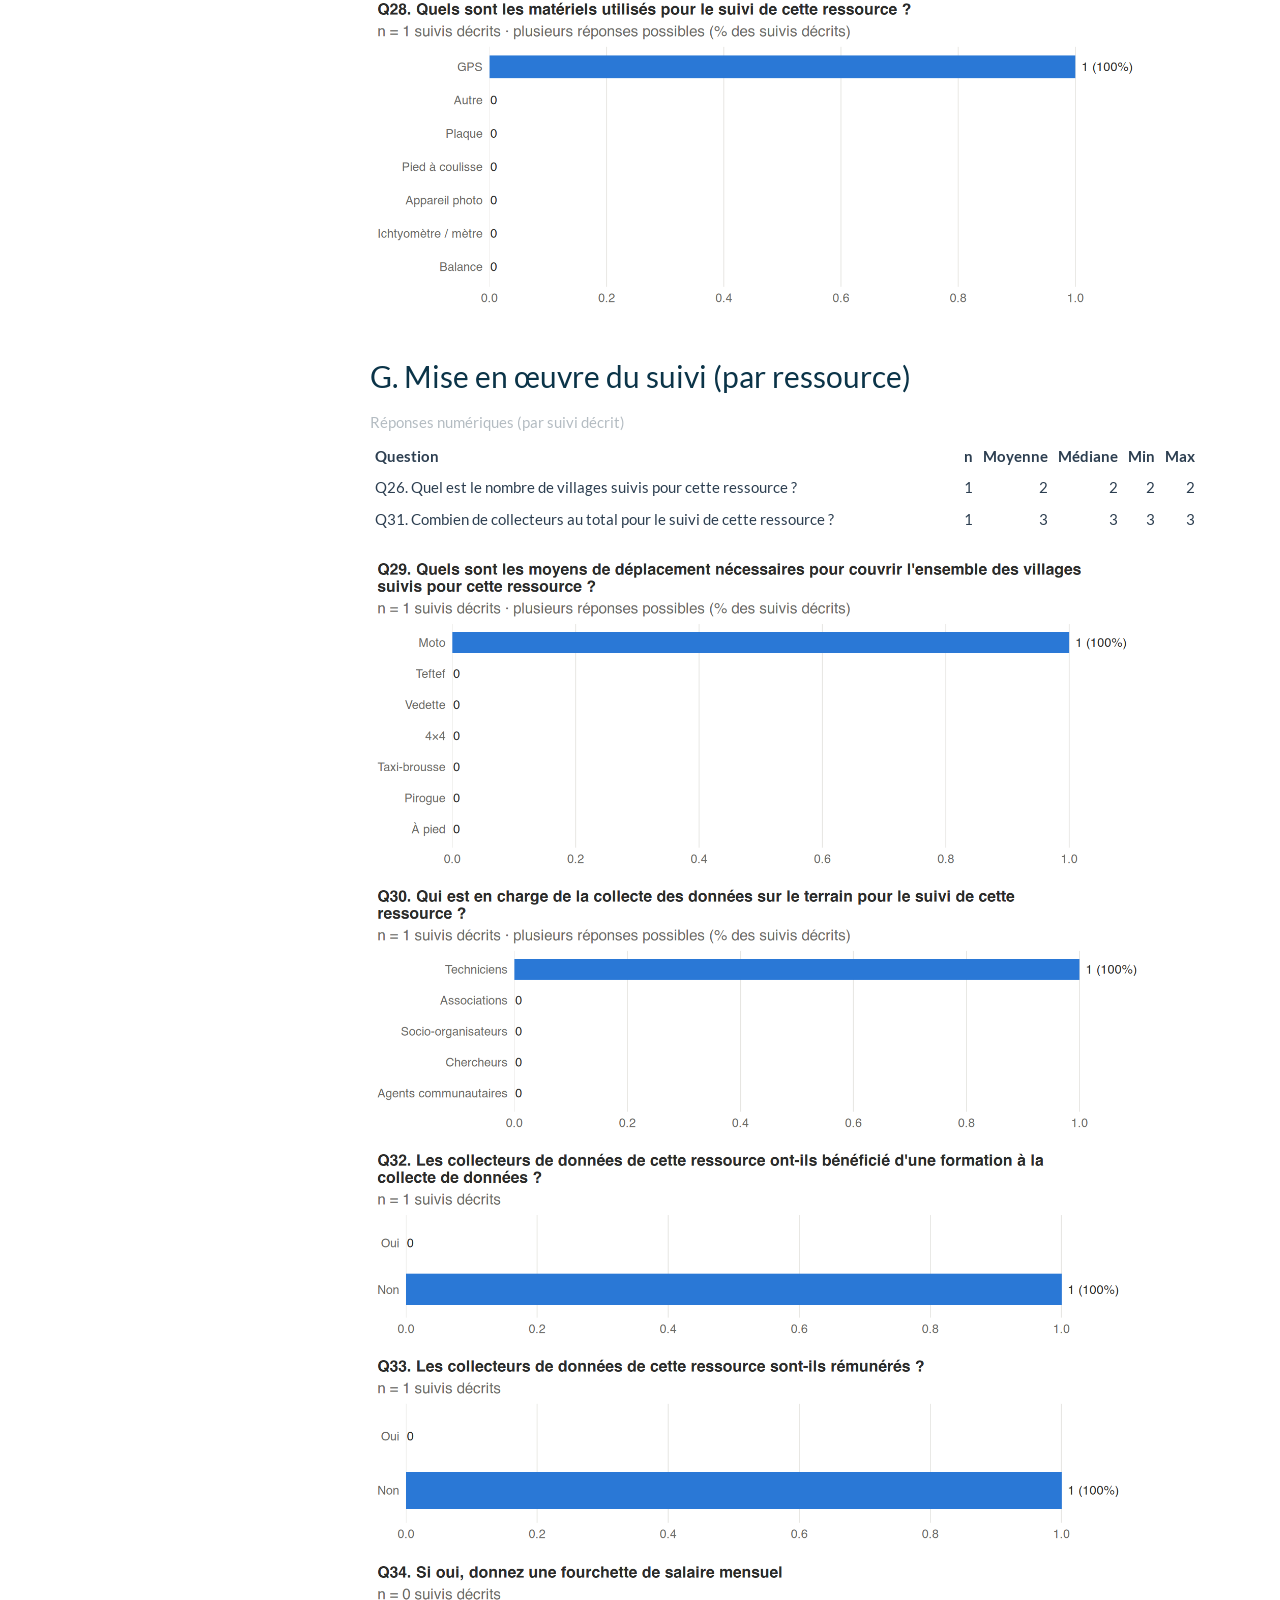
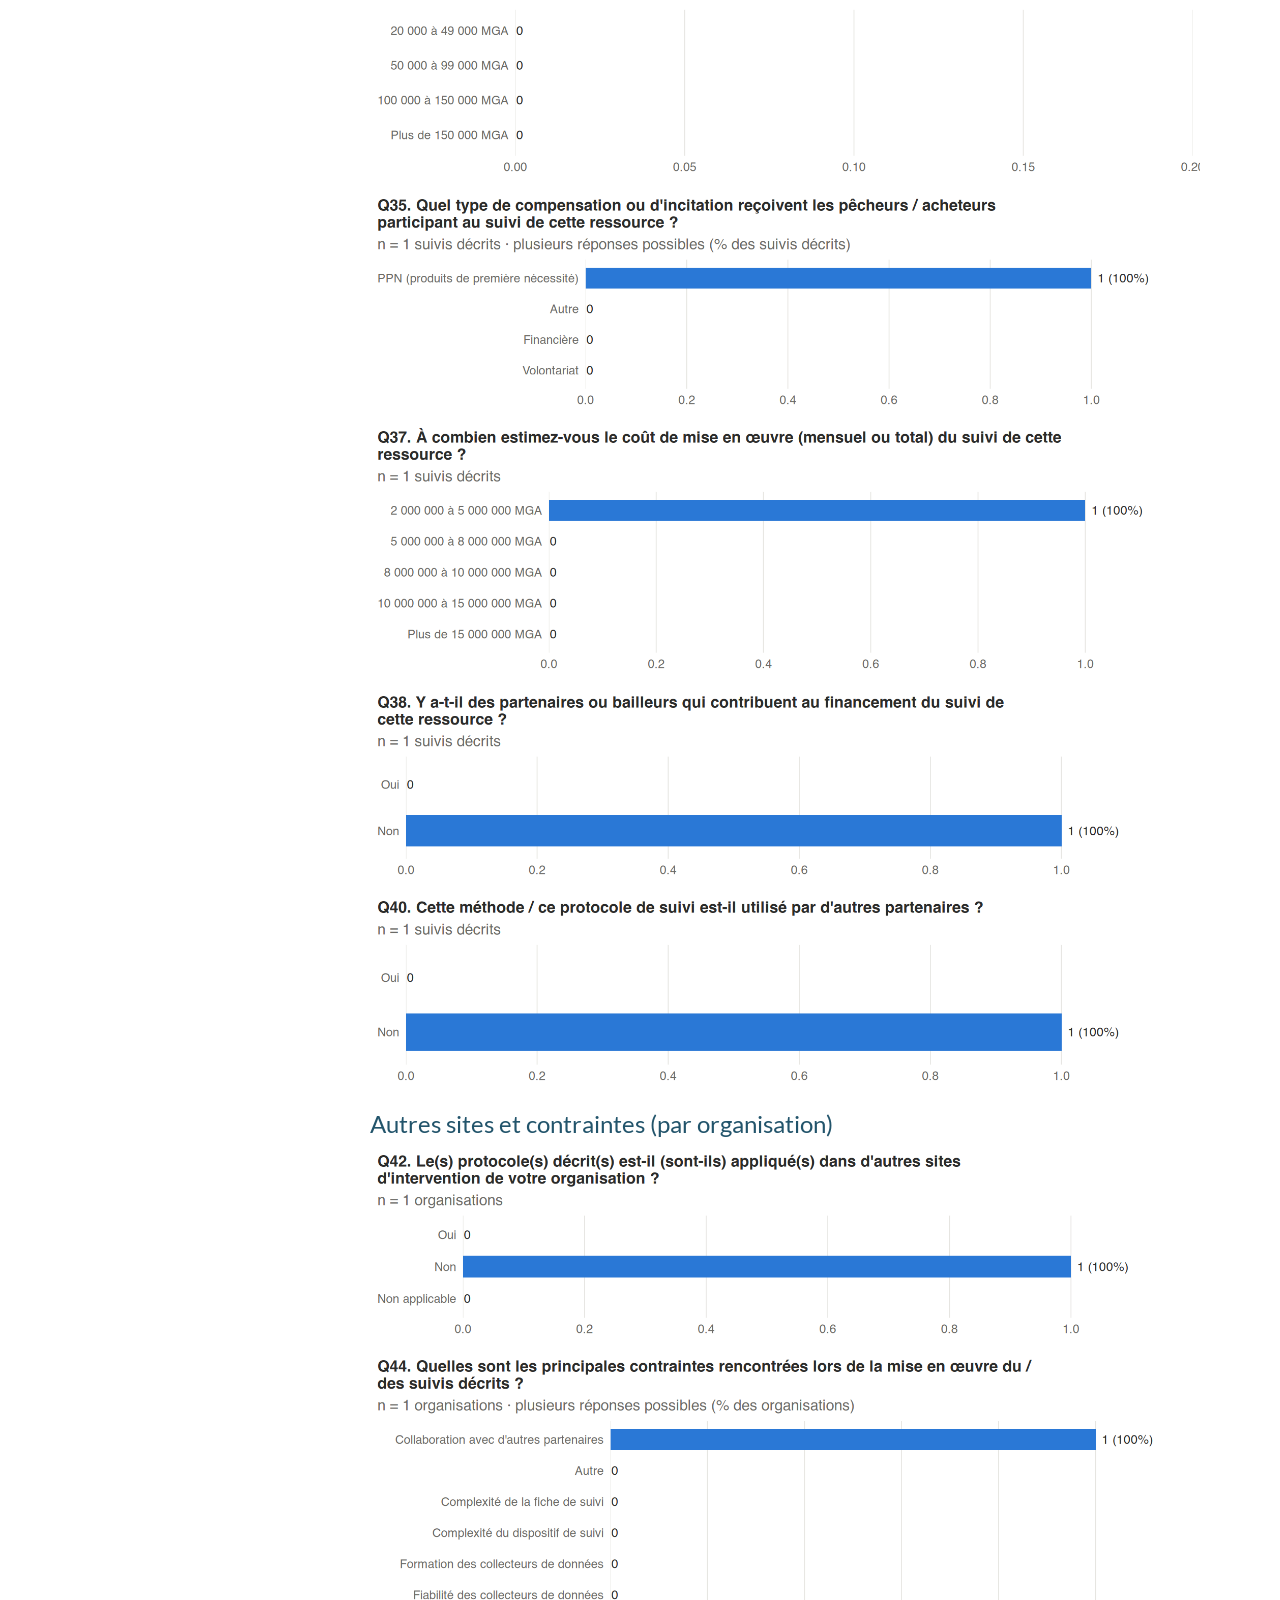
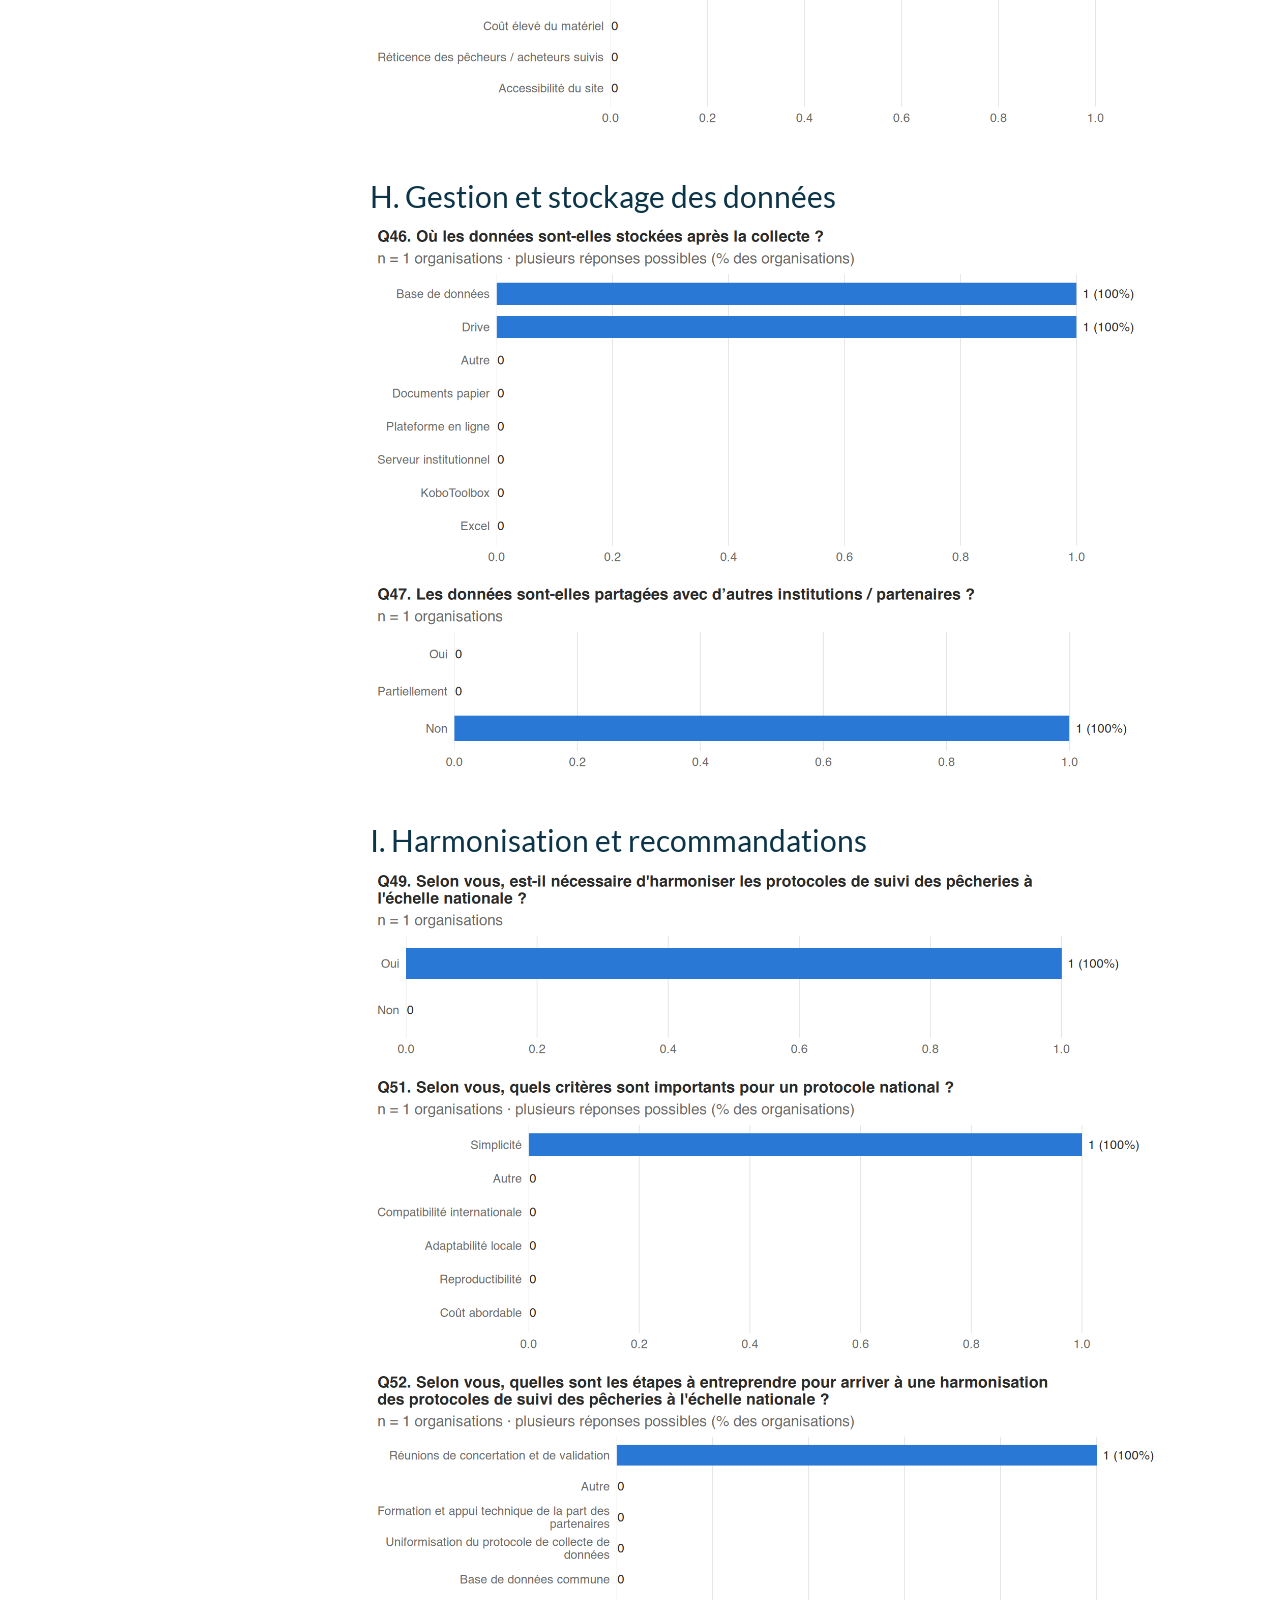
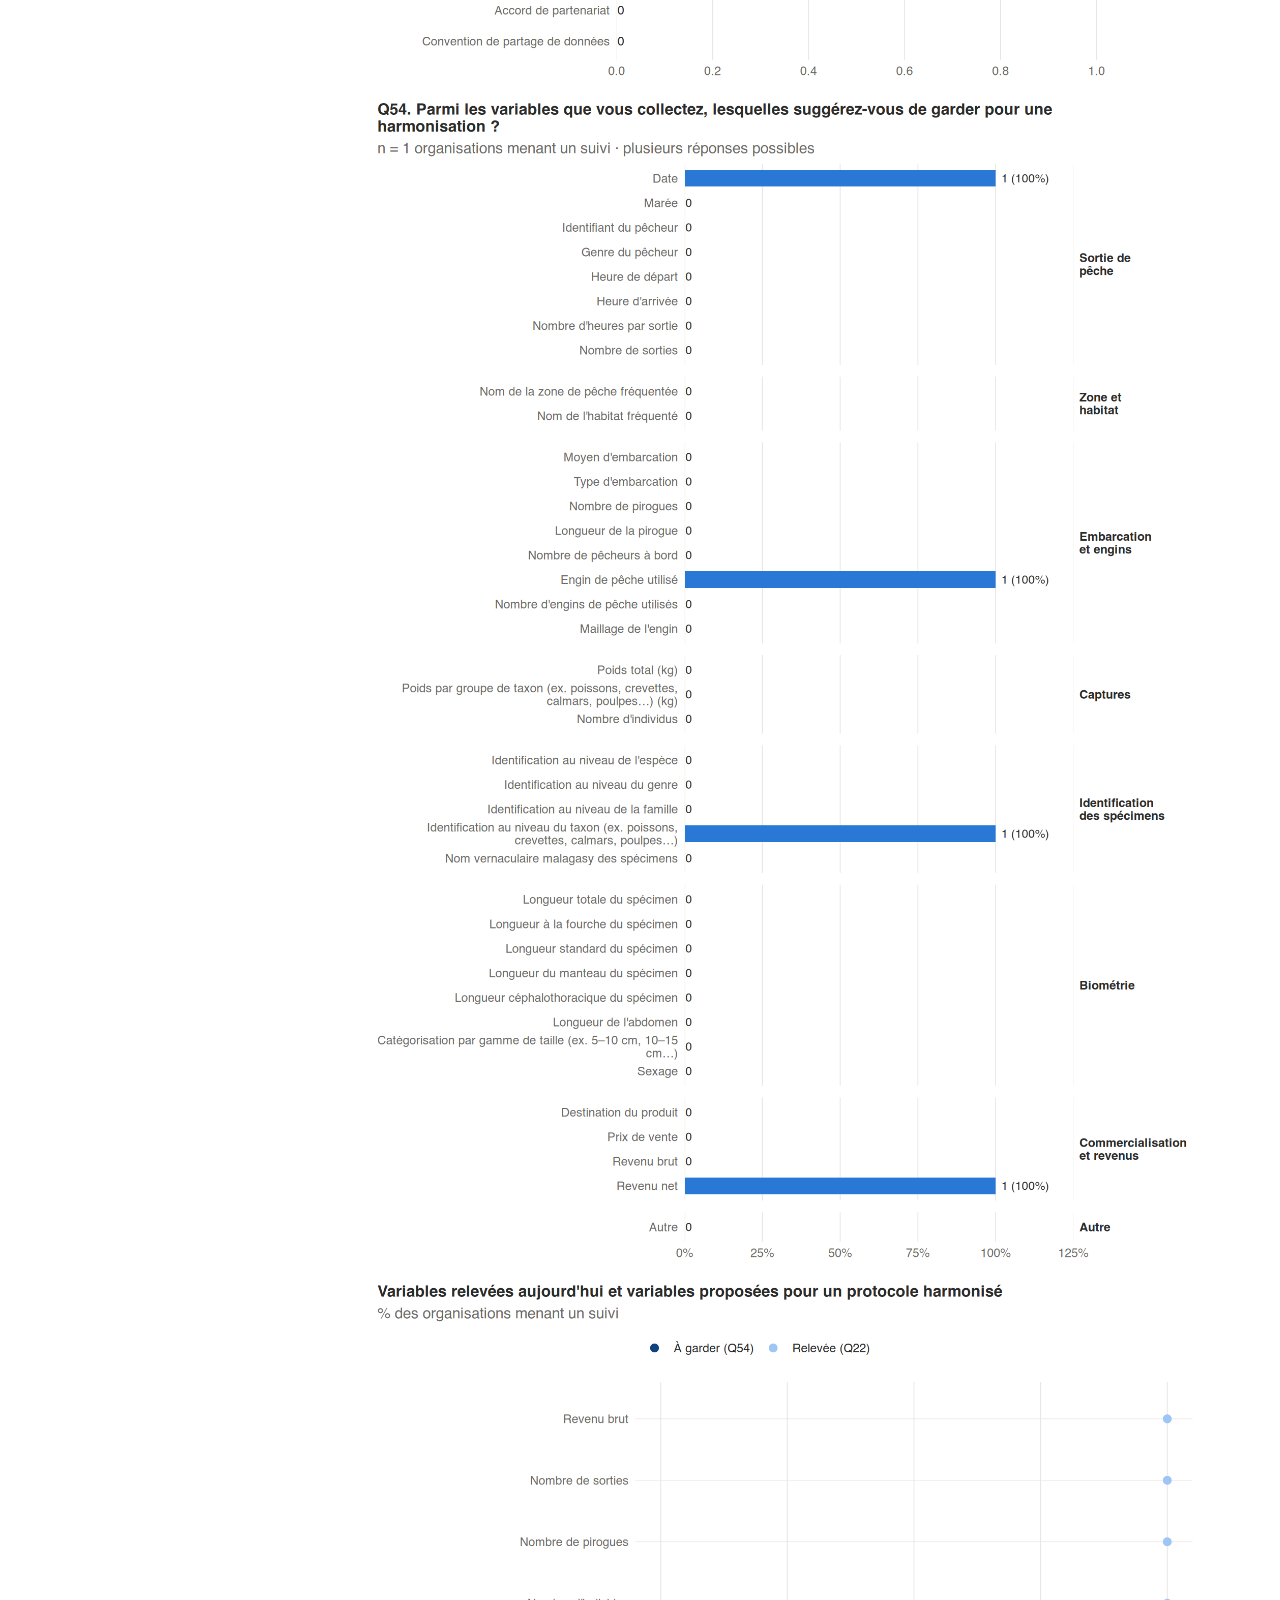
